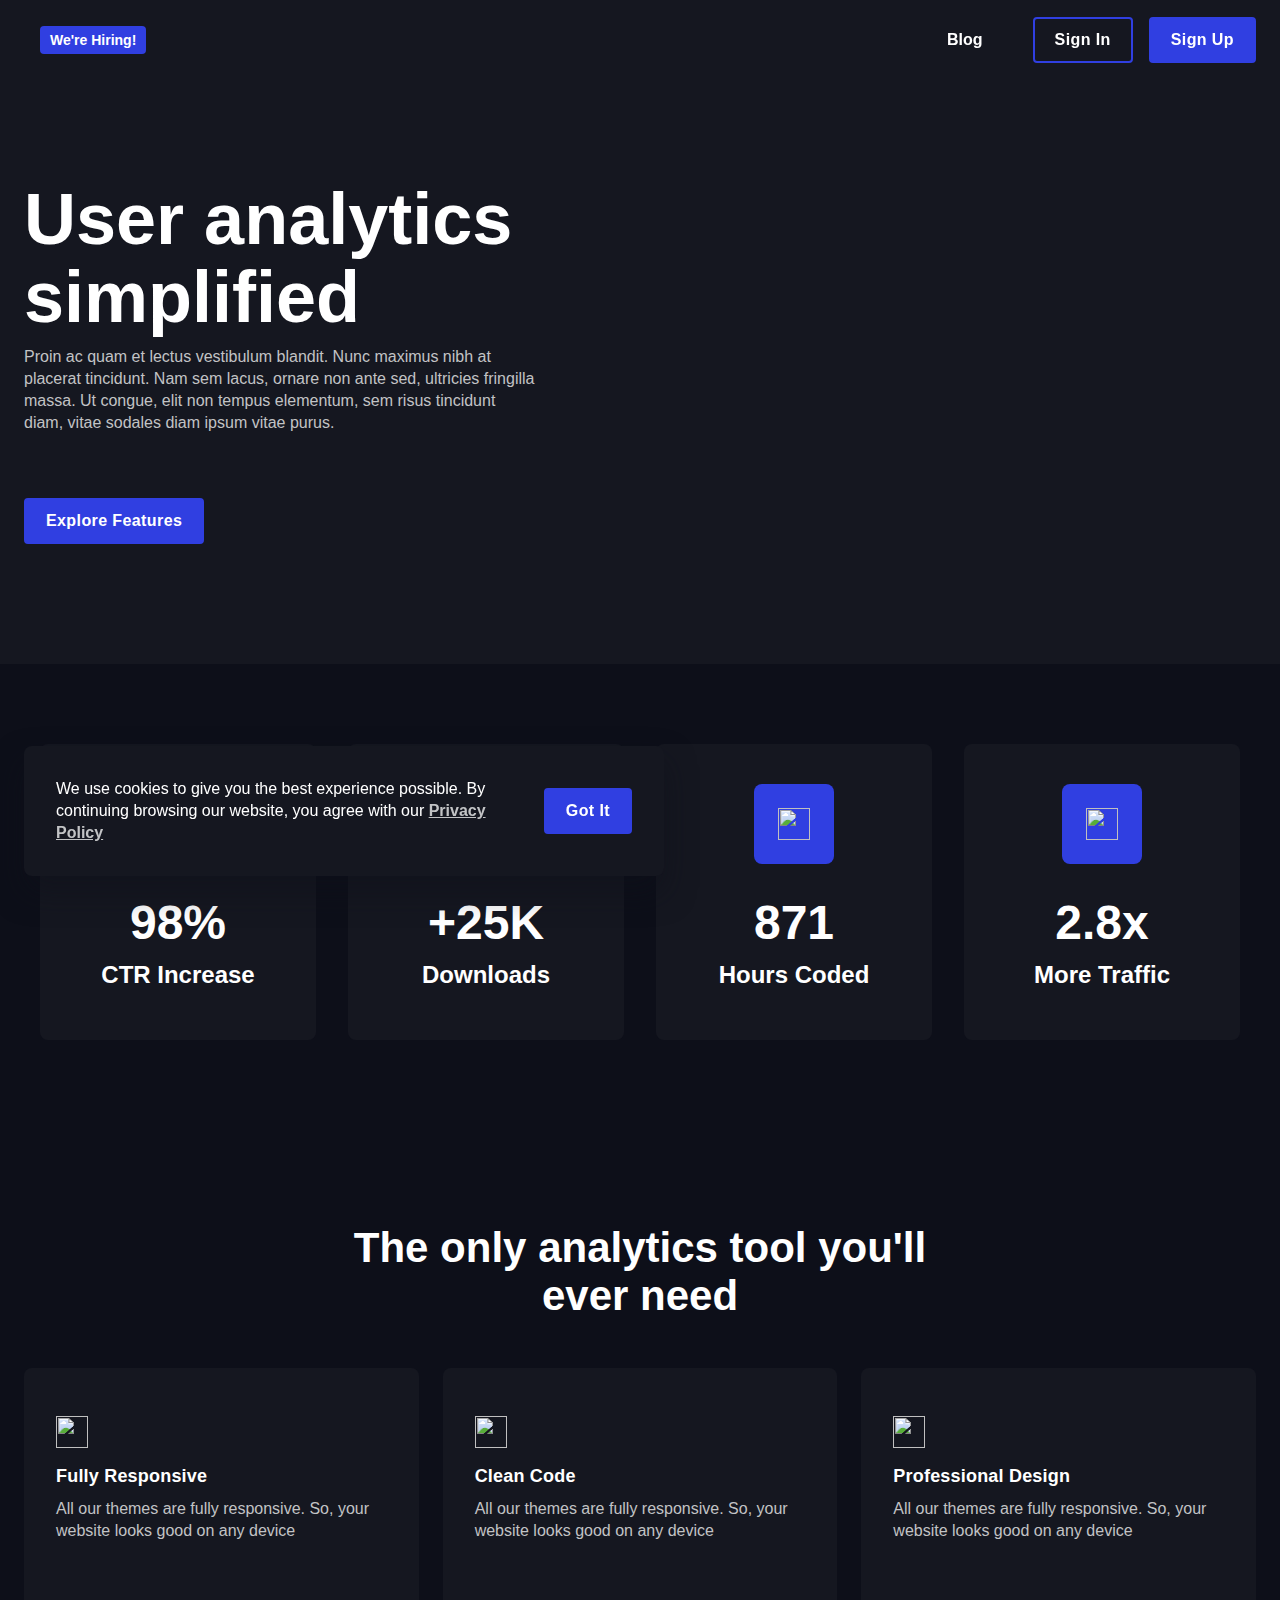
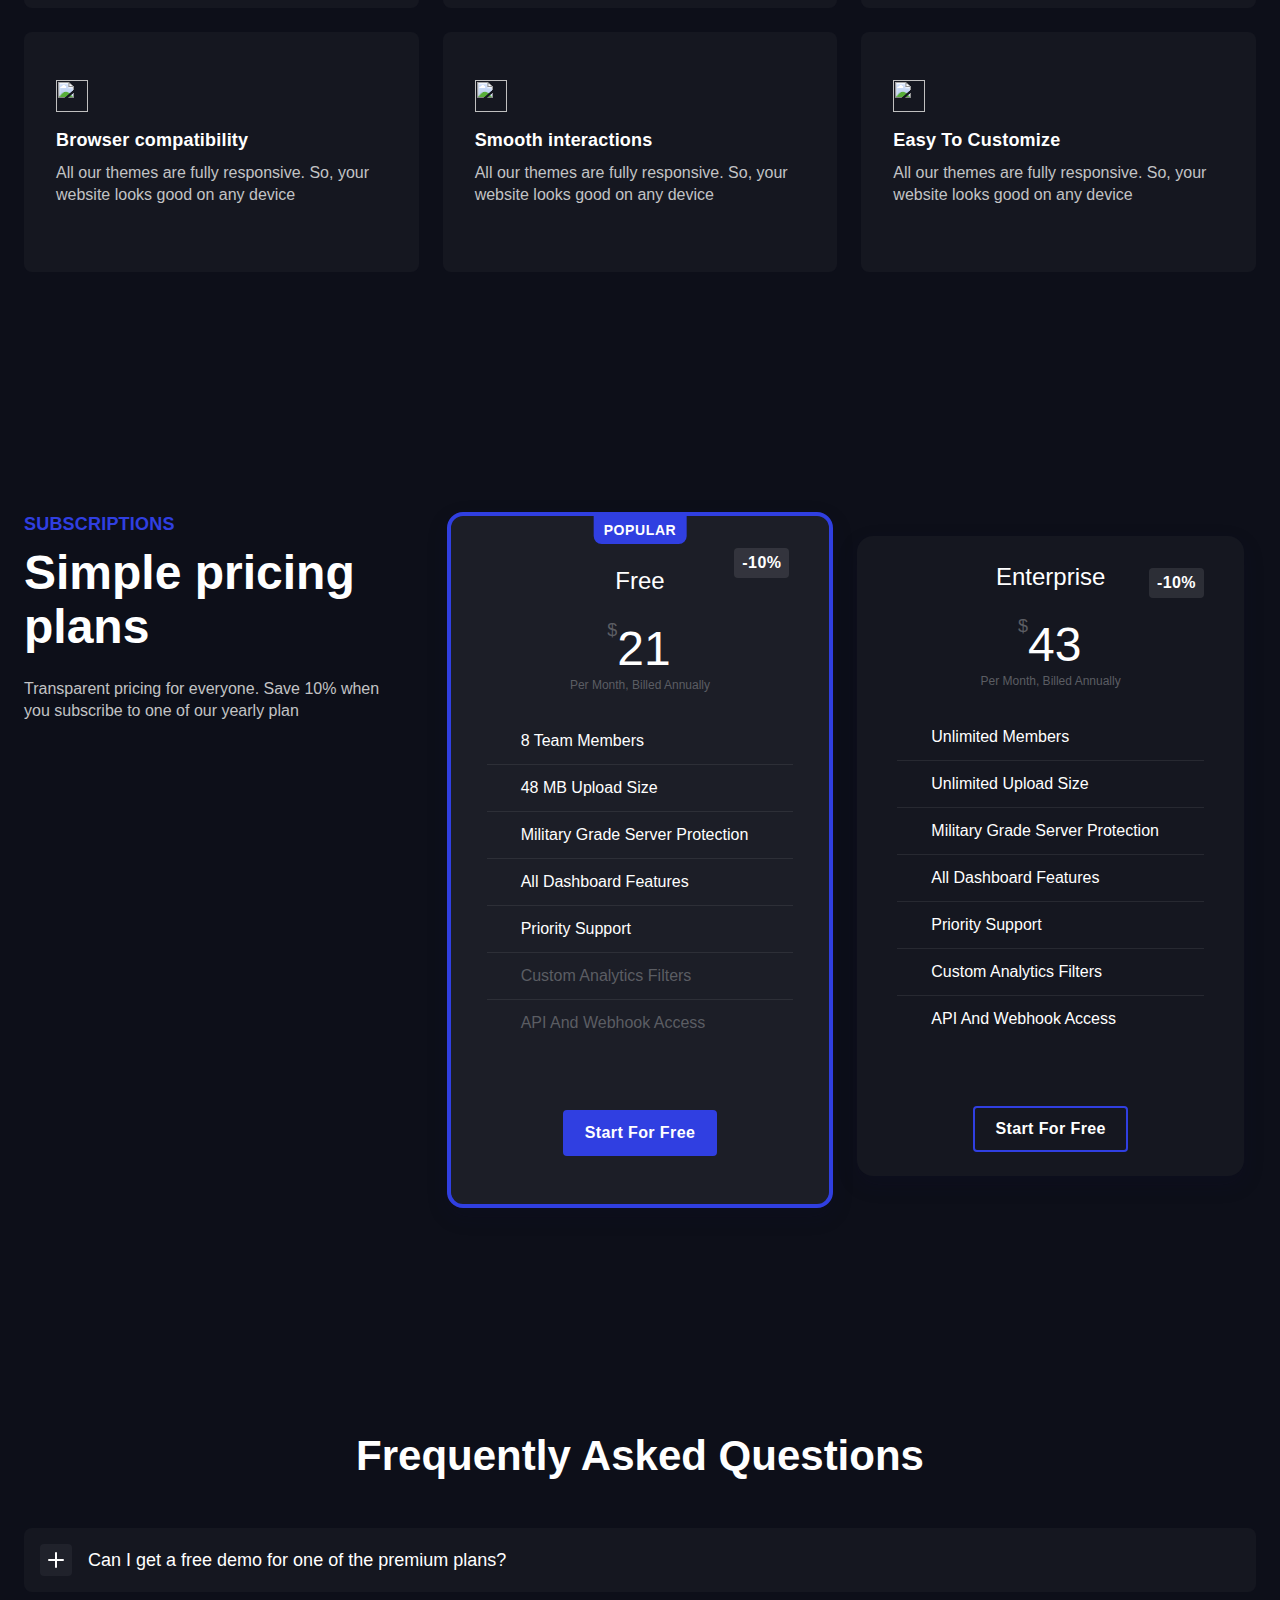
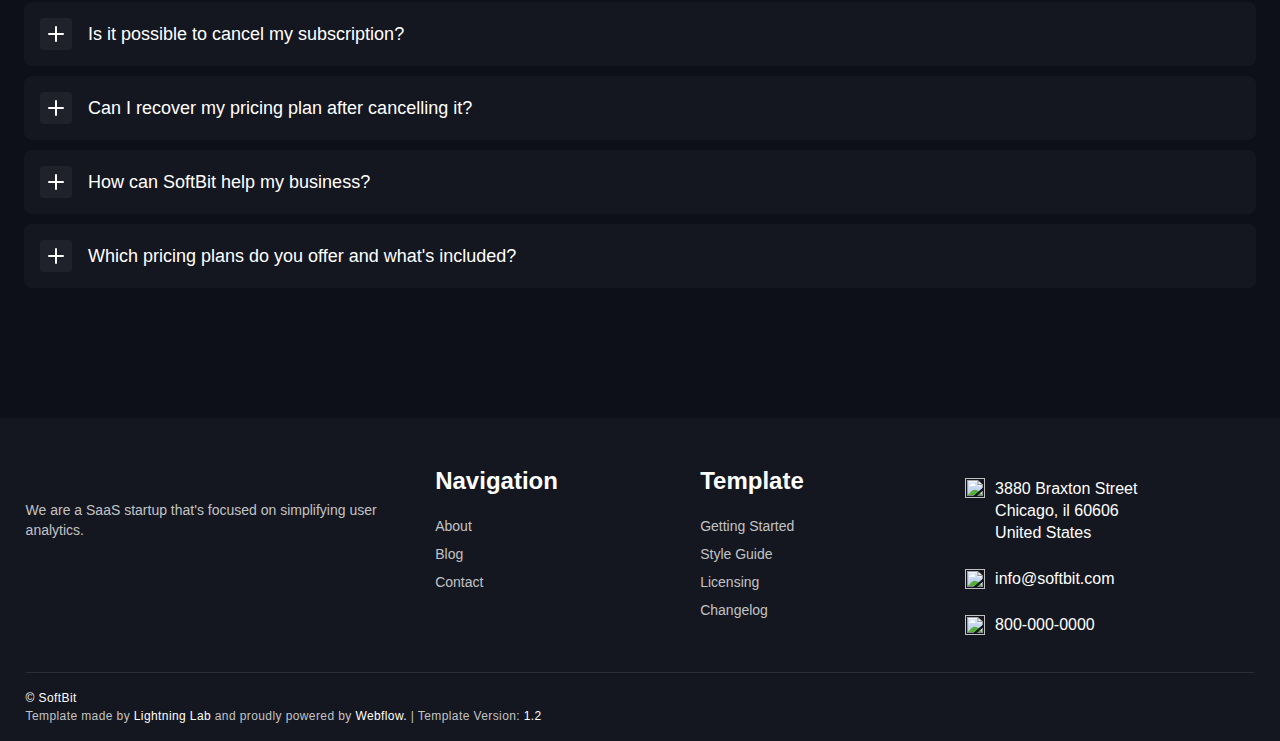
==== index.html @ bcb9f06b "Add files via upload" ====
<!DOCTYPE html>
<!-- This site was created in Webflow. http://www.webflow.com --><!-- Last Published: Sun Apr 25 2021 19:47:47 GMT+0000 (Coordinated Universal Time) -->
    <html data-wf-domain="softbit-template.webflow.io" data-wf-page="5f0ed0bfd8a52768687bf46f" data-wf-site="5f0763bf575ff70f2f96ccaa"> <head><meta charset="utf-8"/><title>SoftBit - Webflow HTML Website Template</title><meta content="Are you a SaaS Startup that offers great software, but still need a website to showcase it? Then this is the perfect UI kit for you. This template comes with everything you need to get started." name="description"/><meta content="SoftBit - Webflow HTML Website Template" property="og:title"/><meta content="Are you a SaaS Startup that offers great software, but still need a website to showcase it? Then this is the perfect UI kit for you. This template comes with everything you need to get started." property="og:description"/><meta content="SoftBit - Webflow HTML Website Template" property="twitter:title"/><meta content="Are you a SaaS Startup that offers great software, but still need a website to showcase it? Then this is the perfect UI kit for you. This template comes with everything you need to get started." property="twitter:description"/><meta property="og:type" content="website"/><meta content="summary_large_image" name="twitter:card"/><meta content="width=device-width, initial-scale=1" name="viewport"/><meta content="Webflow" name="generator"/><link href="css.css" rel="stylesheet" type="text/css"/><script src="https://ajax.googleapis.com/ajax/libs/webfont/1.6.26/webfont.js" type="text/javascript"></script>
        <script type="text/javascript">
            WebFont.load({
                google: {
                    families: ["Inter:regular,500,600,700"]
                }
            });
        </script><!--[if lt IE 9]><script src="https://cdnjs.cloudflare.com/ajax/libs/html5shiv/3.7.3/html5shiv.min.js" type="text/javascript"></script><![endif]--><script type="text/javascript">
            !function (o, c) {
                var n = c.documentElement,
                    t = " w-mod-";
                n.className += t + "js",
                ("ontouchstart" in o || o.DocumentTouch && c instanceof DocumentTouch) && (n.className += t + "touch")
            }(window, document);
        </script><link href="https://assets.website-files.com/5f0763bf575ff70f2f96ccaa/5f0f8ffcb70ac1103c568cfe_favicon-32x32.png" rel="shortcut icon" type="image/x-icon"/><link href="https://assets.website-files.com/5f0763bf575ff70f2f96ccaa/5f0f900337344f59f8812b1b_android-chrome-256x256.png" rel="apple-touch-icon"/></head>
    <body>
        <div data-collapse="medium" data-animation="over-right" data-duration="600" role="banner" class="transparent-nav w-nav">
            <div class="container nav-flex">
                <div class="brand-wrapper">
                    <a href="/" class="brand w-nav-brand"><img src="https://assets.website-files.com/5f0763bf575ff70f2f96ccaa/5f078598f0a4fd865d7c9833_SoftBit%20-%20Light%20v2.svg" alt="" class="logo"/></a>
                    <a href="#" class="hiring-label">We&#x27;re Hiring!</a>
                </div>
                <nav role="navigation" class="nav-menu w-nav-menu">
                    <div class="nav-menu-content">
                        <div class="nav-links-wrapper">
                            <div href="#" class="nav-link-wrap dropdown">
                            </div>
                            <div href="#" class="nav-link-wrap dropdown">
                                <div class="dropdown-flex">
                                    <div>Blog</div><img src="https://assets.website-files.com/5f0763bf575ff70f2f96ccaa/5f0ea8fc9508d381ec41a2e0_chevron-down-white.svg" alt="" class="dropdown-icon"/></div>
                                <div class="custom-dropdown-list">
                                    <a href="/blog-list" class="dropdown-link w-inline-block">
                                        <div>Blog Listings</div>
                                    </a>
                                    <a href="https://softbit-template.webflow.io/blog-post-categories/startups" class="dropdown-link w-inline-block">
                                        <div>blog Category Page</div>
                                    </a>
                                    <a href="https://softbit-template.webflow.io/post/this-is-how-you-write-the-perfect-elevator-pitch-for-your-startup" class="dropdown-link w-inline-block">
                                        <div>Blog Page</div>
                                    </a>
                                    <a href="https://softbit-template.webflow.io/team/denise-chavez" class="dropdown-link w-inline-block">
                                        <div>Blog Authors | Team Members</div>
                                    </a>
                                </div>
                            </div>
                        </div>
                        <div class="nav-btn-wrapper">
                            <a href="#" class="close-overlay-button w-inline-block"><img src="https://assets.website-files.com/5f0763bf575ff70f2f96ccaa/5f077a6ea949dfb6a02f5bf6_arrow-right-white.svg" alt="" class="close-menu-icon"/></a>
                            <a href="/additional-utility-pages/sign-in" class="outlined-btn no-margin-top w-inline-block">
                                <div>Sign In</div>
                            </a>
                            <a href="/additional-utility-pages/sign-up" class="filled-btn no-margin-top no-margin-right w-inline-block">
                                <div>Sign up</div>
                            </a>
                        </div>
                    </div>
                </nav>
                <div class="menu-button w-nav-button"><img src="https://assets.website-files.com/5f0763bf575ff70f2f96ccaa/5f078f8bddc8200bcacb1196_Menu%20Icon.svg" alt="" class="burger-icon"/></div>
            </div>
        </div>
        <section data-w-id="45a455fe-87bc-b002-83ba-6de30092f249" class="hero-section grey relative wf-section">
            <div class="crooked-section"><img src="https://assets.website-files.com/5f0763bf575ff70f2f96ccaa/5f10c975fde46d82a2382f78_Crooked%20Section.png" sizes="100vw" srcset="https://assets.website-files.com/5f0763bf575ff70f2f96ccaa/5f10c975fde46d82a2382f78_Crooked%20Section-p-500.png 500w, https://assets.website-files.com/5f0763bf575ff70f2f96ccaa/5f10c975fde46d82a2382f78_Crooked%20Section-p-800.png 800w, https://assets.website-files.com/5f0763bf575ff70f2f96ccaa/5f10c975fde46d82a2382f78_Crooked%20Section-p-1080.png 1080w, https://assets.website-files.com/5f0763bf575ff70f2f96ccaa/5f10c975fde46d82a2382f78_Crooked%20Section.png 1920w" alt="" class="crooked-section-img"/></div>
            <div class="container hero-flex-horizontal">
                <div data-w-id="45a455fe-87bc-b002-83ba-6de30092f24b" class="hero-left">
                    <h1 class="hero-title">User analytics simplified</h1>
                    <p>Proin ac quam et lectus vestibulum blandit. Nunc maximus nibh at placerat tincidunt. Nam sem lacus, ornare non ante sed, ultricies fringilla massa. Ut congue, elit non tempus elementum, sem risus tincidunt diam, vitae sodales diam ipsum vitae purus.</p>
                    <div class="hero-btn-container">
                        <a href="#Features" class="filled-btn no-margin-top w-inline-block">
                            <div>Explore Features</div>
                        </a>
                        <!-- <a href="#" class="text-btn no-margin-top w-inline-block w-lightbox"><img src="https://assets.website-files.com/5f0763bf575ff70f2f96ccaa/5f0878c5cdda7be0958d764c_Video%20Icon.svg" alt="" class="text-btn-icon"/><div>See How it works</div>
                            <script type="application/json" class="w-json">{
                                    "items": [
                                      {
                                        "type": "video",
                                        "originalUrl": "https://www.youtube.com/watch?v=6cc6M36Mzfg",
                                        "url": "https://www.youtube.com/watch?v=6cc6M36Mzfg",
                                        "html": "<iframe class="\"embedly-embed\"" src="\"//cdn.embedly.com/widgets/media.html?src=https%3A%2F%2Fwww.youtube.com%2Fembed%2F6cc6M36Mzfg%3Ffeature%3Doembed&display_name=YouTube&url=https%3A%2F%2Fwww.youtube.com%2Fwatch%3Fv%3D6cc6M36Mzfg&image=https%3A%2F%2Fi.ytimg.com%2Fvi%2F6cc6M36Mzfg%2Fhqdefault.jpg&key=96f1f04c5f4143bcb0f2e68c87d65feb&type=text%2Fhtml&schema=youtube\"" width="\"940\"" height="\"528\"" scrolling="\"no\"" title="\"YouTube embed\"" frameborder="\"0\"" allow="\"autoplay; fullscreen\"" allowfullscreen="\"true\""></iframe>",
                                        "thumbnailUrl": "https://i.ytimg.com/vi/6cc6M36Mzfg/hqdefault.jpg",
                                        "width": 940,
                                        "height": 528
                                      }
                                    ]
                                  }</script>
                        </a> -->
                    </div>
                </div>
                <div data-w-id="45a455fe-87bc-b002-83ba-6de30092f258" class="hero-right"><img src="https://assets.website-files.com/5f0763bf575ff70f2f96ccaa/5f0f2e27c34db019423ac970_Features%20Hero%203.png" sizes="(max-width: 479px) 90vw, (max-width: 767px) 94vw, (max-width: 991px) 95vw, (max-width: 1279px) 48vw, 616px" srcset="https://assets.website-files.com/5f0763bf575ff70f2f96ccaa/5f0f2e27c34db019423ac970_Features%20Hero%203-p-500.png 500w, https://assets.website-files.com/5f0763bf575ff70f2f96ccaa/5f0f2e27c34db019423ac970_Features%20Hero%203-p-800.png 800w, https://assets.website-files.com/5f0763bf575ff70f2f96ccaa/5f0f2e27c34db019423ac970_Features%20Hero%203-p-1080.png 1080w, https://assets.website-files.com/5f0763bf575ff70f2f96ccaa/5f0f2e27c34db019423ac970_Features%20Hero%203-p-1600.png 1600w, https://assets.website-files.com/5f0763bf575ff70f2f96ccaa/5f0f2e27c34db019423ac970_Features%20Hero%203-p-2000.png 2000w, https://assets.website-files.com/5f0763bf575ff70f2f96ccaa/5f0f2e27c34db019423ac970_Features%20Hero%203-p-2600.png 2600w, https://assets.website-files.com/5f0763bf575ff70f2f96ccaa/5f0f2e27c34db019423ac970_Features%20Hero%203.png 2811w" alt=""/></div>
            </div>
        </section>
        <section class="section medium wf-section">
            <div class="container">
                <div class="metrics">
                    <div class="metric-row horizontal">
                        <div class="metric-block">
                            <div class="metric-icon-block"><img src="https://assets.website-files.com/5f0763bf575ff70f2f96ccaa/5f08b4ae8bf3794fc0b5fc08_cursor-white.svg" alt="" class="metric-icon offset"/></div>
                            <div class="metrics-title">98%</div>
                            <div class="metrics-text">CTR Increase</div>
                        </div>
                        <div class="metric-block">
                            <div class="metric-icon-block"><img src="https://assets.website-files.com/5f0763bf575ff70f2f96ccaa/5f08b4ae71f6b13325321a17_download-white.svg" alt="" class="metric-icon"/></div>
                            <div class="metrics-title">+25K</div>
                            <div class="metrics-text">Downloads</div>
                        </div>
                    </div>
                    <div class="metric-row horizontal">
                        <div class="metric-block">
                            <div class="metric-icon-block"><img src="https://assets.website-files.com/5f0763bf575ff70f2f96ccaa/5f08b4ae7eb4af3e47de3cca_code-alt-white.svg" alt="" class="metric-icon"/></div>
                            <div class="metrics-title">871</div>
                            <div class="metrics-text">Hours Coded</div>
                        </div>
                        <div class="metric-block">
                            <div class="metric-icon-block"><img src="https://assets.website-files.com/5f0763bf575ff70f2f96ccaa/5f08b4ae451af71f65b71904_swap-horizontal-white.svg" alt="" class="metric-icon"/></div>
                            <div class="metrics-title">2.8x</div>
                            <div class="metrics-text">More Traffic</div>
                        </div>
                    </div>
                </div>
            </div>
        </section>
        <section id="Features" class="section with-header wf-section">
            <div class="container">
                <h2 class="section-title center">The only analytics tool you&#x27;ll ever need</h2>
                <div class="features-grid">
                    <div class="feature-block"><img src="https://assets.website-files.com/5f0763bf575ff70f2f96ccaa/5f0883f9a73abc10d8416912_smartphone.svg" alt="" class="feature-icon"/><div class="feature-title">Fully Responsive</div>
                        <p>All our themes are fully responsive. So, your website looks good on any device</p>
                    </div>
                    <div class="feature-block"><img src="https://assets.website-files.com/5f0763bf575ff70f2f96ccaa/5f0884ca0b9da2420aaa2ed4_code-alt.svg" alt="" class="feature-icon"/><div class="feature-title">Clean Code</div>
                        <p>All our themes are fully responsive. So, your website looks good on any device</p>
                    </div>
                    <div class="feature-block"><img src="https://assets.website-files.com/5f0763bf575ff70f2f96ccaa/5f0884ca061c7696c9a45a9e_diamond.svg" alt="" class="feature-icon"/><div class="feature-title">Professional Design</div>
                        <p>All our themes are fully responsive. So, your website looks good on any device</p>
                    </div>
                    <div class="feature-block"><img src="https://assets.website-files.com/5f0763bf575ff70f2f96ccaa/5f0884c9929a1975f8a80c37_window.svg" alt="" class="feature-icon"/><div class="feature-title">Browser compatibility</div>
                        <p>All our themes are fully responsive. So, your website looks good on any device</p>
                    </div>
                    <div class="feature-block"><img src="https://assets.website-files.com/5f0763bf575ff70f2f96ccaa/5f0884c92f28246aa09a1eeb_bolt.svg" alt="" class="feature-icon"/><div class="feature-title">Smooth interactions</div>
                        <p class="feature-text">All our themes are fully responsive. So, your website looks good on any device</p>
                    </div>
                    <div class="feature-block"><img src="https://assets.website-files.com/5f0763bf575ff70f2f96ccaa/5f08859e923ffe5d04119a56_controls.svg" alt="" class="feature-icon"/><div class="feature-title">Easy To Customize</div>
                        <p>All our themes are fully responsive. So, your website looks good on any device</p>
                    </div>
                </div>
            </div>
        </section>
        <section class="section">
            <div class="container">
                <div class="pricing-v2-flex">
                    <div class="one-third-div">
                        <div class="subheading">Subscriptions</div>
                        <h2 class="section-title in-one-third-div">Simple pricing plans</h2>
                        <p>Transparent pricing for everyone. Save 10% when you subscribe to one of our yearly plan</p>
                    </div>
                    <div class="pricing-wrapper-v2">
                        <div class="pricing-columns annually w-row">
                            <div class="pricing-card-wrapper w-col w-col-6">
                                <div class="pricing-card middle">
                                    <div class="pricing-label">Popular</div>
                                    <div class="pricing-card-header">
                                        <div class="pricing-title">Free</div>
                                        <div class="pricing-card-price-block">
                                            <div class="pricing-currency">$</div>
                                            <div class="pricing-price">21</div>
                                        </div>
                                        <div class="pricing-small-text">Per month, billed annually</div>
                                        <div class="pricing-discount-label in-popular">-10%</div>
                                    </div>
                                    <div class="pricing-card-content middle">
                                        <div class="pricing-card-row">
                                            <div class="pricing-icon"></div>
                                            <div class="pricing-row-text">8 Team members</div>
                                        </div>
                                        <div class="pricing-card-row">
                                            <div class="pricing-icon"></div>
                                            <div class="pricing-row-text">48 MB Upload size</div>
                                        </div>
                                        <div class="pricing-card-row">
                                            <div class="pricing-icon"></div>
                                            <div class="pricing-row-text">Military grade server protection<br/></div>
                                        </div>
                                        <div class="pricing-card-row">
                                            <div class="pricing-icon"></div>
                                            <div class="pricing-row-text">All dashboard features</div>
                                        </div>
                                        <div class="pricing-card-row">
                                            <div class="pricing-icon"></div>
                                            <div class="pricing-row-text">Priority support</div>
                                        </div>
                                        <div class="pricing-card-row">
                                            <div class="pricing-icon not-included"></div>
                                            <div class="pricing-row-text muted">Custom analytics filters</div>
                                        </div>
                                        <div class="pricing-card-row last">
                                            <div class="pricing-icon not-included"></div>
                                            <div class="pricing-row-text muted">API and webhook access<br/></div>
                                        </div>
                                        <div class="pricing-card-btn-container">
                                            <a href="#" class="filled-btn no-margin-top no-margin-right w-button">start for free</a>
                                        </div>
                                    </div>
                                </div>
                            </div>
                            <div class="pricing-card-wrapper w-col w-col-6">
                                <div class="pricing-card">
                                    <div class="pricing-card-header">
                                        <div class="pricing-title">Enterprise</div>
                                        <div class="pricing-card-price-block">
                                            <div class="pricing-currency">$</div>
                                            <div class="pricing-price">43</div>
                                        </div>
                                        <div class="pricing-small-text">Per month, billed annually</div>
                                        <div class="pricing-discount-label">-10%</div>
                                    </div>
                                    <div class="pricing-card-content">
                                        <div class="pricing-card-row">
                                            <div class="pricing-icon"></div>
                                            <div class="pricing-row-text">Unlimited members</div>
                                        </div>
                                        <div class="pricing-card-row">
                                            <div class="pricing-icon"></div>
                                            <div class="pricing-row-text">Unlimited Upload size</div>
                                        </div>
                                        <div class="pricing-card-row">
                                            <div class="pricing-icon"></div>
                                            <div class="pricing-row-text">Military grade server protection<br/></div>
                                        </div>
                                        <div class="pricing-card-row">
                                            <div class="pricing-icon"></div>
                                            <div class="pricing-row-text">All dashboard features</div>
                                        </div>
                                        <div class="pricing-card-row">
                                            <div class="pricing-icon"></div>
                                            <div class="pricing-row-text">Priority support</div>
                                        </div>
                                        <div class="pricing-card-row">
                                            <div class="pricing-icon"></div>
                                            <div class="pricing-row-text">Custom analytics filters</div>
                                        </div>
                                        <div class="pricing-card-row last">
                                            <div class="pricing-icon"></div>
                                            <div class="pricing-row-text">API and webhook access<br/></div>
                                        </div>
                                        <div class="pricing-card-btn-container">
                                            <a href="#" class="outlined-btn no-margin-top no-margin-right w-button">start for free</a>
                                        </div>
                                    </div>
                                </div>
                            </div>
                        </div>
                    </div>
                </div>
            </div>
        </section>
        <section class="section with-header wf-section">
            <div class="container">
                <div class="faq-full-width-wrapper">
                    <h2 class="section-title center">Frequently Asked Questions</h2>
                    <div class="faq-wrapper full-width">
                        <div data-hover="false" data-delay="300" class="faq-dropdown w-dropdown">
                            <div class="faq-dropdown-toggle full-width w-dropdown-toggle">
                                <div class="faq-icon-block">
                                    <div class="faq-icon-line"></div>
                                    <div class="faq-icon-line rotate"></div>
                                </div>
                                <div class="faq-title large">Can I get a free demo for one of the premium plans?</div>
                            </div>
                            <nav class="faq-dropdown-list w-dropdown-list">
                                <p class="faq-paragraph">Lorem ipsum dolor sit amet, consectetur adipiscing elit. Suspendisse varius enim in eros elementum tristique. Duis cursus, mi quis viverra ornare, eros dolor interdum nulla, ut commodo diam libero vitae erat. Aenean faucibus nibh et justo cursus id rutrum lorem imperdiet. Nunc ut sem vitae risus tristique posuere.</p>
                            </nav>
                        </div>
                        <div data-hover="false" data-delay="300" class="faq-dropdown w-dropdown">
                            <div class="faq-dropdown-toggle full-width w-dropdown-toggle">
                                <div class="faq-icon-block">
                                    <div class="faq-icon-line"></div>
                                    <div class="faq-icon-line rotate"></div>
                                </div>
                                <div class="faq-title large">Is it possible to cancel my subscription?</div>
                            </div>
                            <nav class="faq-dropdown-list w-dropdown-list">
                                <p class="faq-paragraph">Lorem ipsum dolor sit amet, consectetur adipiscing elit. Suspendisse varius enim in eros elementum tristique. Duis cursus, mi quis viverra ornare, eros dolor interdum nulla, ut commodo diam libero vitae erat. Aenean faucibus nibh et justo cursus id rutrum lorem imperdiet. Nunc ut sem vitae risus tristique posuere.</p>
                            </nav>
                        </div>
                        <div data-hover="false" data-delay="300" class="faq-dropdown w-dropdown">
                            <div class="faq-dropdown-toggle full-width w-dropdown-toggle">
                                <div class="faq-icon-block">
                                    <div class="faq-icon-line"></div>
                                    <div class="faq-icon-line rotate"></div>
                                </div>
                                <div class="faq-title large">Can I recover my pricing plan after cancelling it?</div>
                            </div>
                            <nav class="faq-dropdown-list w-dropdown-list">
                                <p class="faq-paragraph">Lorem ipsum dolor sit amet, consectetur adipiscing elit. Suspendisse varius enim in eros elementum tristique. Duis cursus, mi quis viverra ornare, eros dolor interdum nulla, ut commodo diam libero vitae erat. Aenean faucibus nibh et justo cursus id rutrum lorem imperdiet. Nunc ut sem vitae risus tristique posuere.</p>
                            </nav>
                        </div>
                        <div data-hover="false" data-delay="300" class="faq-dropdown w-dropdown">
                            <div class="faq-dropdown-toggle full-width w-dropdown-toggle">
                                <div class="faq-icon-block">
                                    <div class="faq-icon-line"></div>
                                    <div class="faq-icon-line rotate"></div>
                                </div>
                                <div class="faq-title large">How can SoftBit help my business?</div>
                            </div>
                            <nav class="faq-dropdown-list w-dropdown-list">
                                <p class="faq-paragraph">Lorem ipsum dolor sit amet, consectetur adipiscing elit. Suspendisse varius enim in eros elementum tristique. Duis cursus, mi quis viverra ornare, eros dolor interdum nulla, ut commodo diam libero vitae erat. Aenean faucibus nibh et justo cursus id rutrum lorem imperdiet. Nunc ut sem vitae risus tristique posuere.</p>
                            </nav>
                        </div>
                        <div data-hover="false" data-delay="300" class="faq-dropdown w-dropdown">
                            <div class="faq-dropdown-toggle full-width w-dropdown-toggle">
                                <div class="faq-icon-block">
                                    <div class="faq-icon-line"></div>
                                    <div class="faq-icon-line rotate"></div>
                                </div>
                                <div class="faq-title large">Which pricing plans do you offer and what&#x27;s included?</div>
                            </div>
                            <nav class="faq-dropdown-list w-dropdown-list">
                                <p class="faq-paragraph">Lorem ipsum dolor sit amet, consectetur adipiscing elit. Suspendisse varius enim in eros elementum tristique. Duis cursus, mi quis viverra ornare, eros dolor interdum nulla, ut commodo diam libero vitae erat. Aenean faucibus nibh et justo cursus id rutrum lorem imperdiet. Nunc ut sem vitae risus tristique posuere.</p>
                            </nav>
                        </div>
                    </div>
                </div>
            </div>
        </section>
        <div class="cookie-bar">
            <div class="cookie-text">We use cookies to give you the best experience possible. By continuing browsing our website, you agree with our
                <a href="/legal" target="_blank" class="cookie-link">Privacy Policy</a>
            </div>
            <a href="#" class="filled-btn no-margin-top no-margin-right close-cookie-bar w-button">Got it</a>
        </div>
        
        <div class="footer">
            <div class="footer-flex">
                <div class="footer-top-block">
                    <div class="footer-grid">
                        <div class="footer-grid-block">
                            <a href="/" class="brand margin-bottom w-inline-block"><img src="https://assets.website-files.com/5f0763bf575ff70f2f96ccaa/5f078598f0a4fd865d7c9833_SoftBit%20-%20Light%20v2.svg" alt="" class="logo in-footer"/></a>
                            <p class="footer-text">We are a SaaS startup that&#x27;s focused on simplifying user analytics.</p>
                        </div>
                        <div class="footer-grid-block">
                            <div class="footer-title">Navigation</div>
                            <a href="/about" class="footer-link">About</a>
                            <a href="/blog-list" class="footer-link">Blog</a>
                            <a href="/contact" class="footer-link">Contact</a>
                        </div>
                        <div class="footer-grid-block">
                            <div class="footer-title">Template</div>
                            <a href="/template-files/getting-started" class="footer-link">Getting Started</a>
                            <a href="/template-files/style-guide" class="footer-link">Style Guide</a>
                            <a href="/template-files/licensing" class="footer-link">Licensing</a>
                            <a href="/template-files/changelog" class="footer-link">Changelog</a>
                        </div>
                        <div class="footer-grid-block">
                            <div class="footer-address-block aling-top"><img src="https://assets.website-files.com/5f0763bf575ff70f2f96ccaa/5f0dc6844ceca0bfc12d44e0_explore-white.svg" alt="" class="footer-address-icon"/><div class="footer-address-text">3880 Braxton Street<br/>Chicago, il 60606<br/>United States</div>
                            </div>
                            <div class="footer-address-block"><img src="https://assets.website-files.com/5f0763bf575ff70f2f96ccaa/5f0efaf7bfc9742306eff8c5_envelope-white.svg" alt="" class="footer-address-icon"/><a href="mailto:company@domian.com" class="footer-address-text">info@softbit.com</a>
                            </div>
                            <div class="footer-address-block"><img src="https://assets.website-files.com/5f0763bf575ff70f2f96ccaa/5f0efaf7a1c9062047ecbfd8_phone-white.svg" alt="" class="footer-address-icon"/><a href="#" class="footer-address-text">800-000-0000</a>
                            </div>
                        </div>
                    </div>
                </div>
                <div class="footer-bottom-block">
                    <div class="copyright-block">
                        <div class="copyright-text white">© SoftBit</div>
                        <div class="copyright-text">Template made by
                            <a href="https://lightninglab.design" target="_blank" class="copyright-link">Lightning Lab</a>
                            and proudly powered by
                            <a href="https://webflow.com" target="_blank" class="copyright-link">Webflow.</a>
                            | Template Version:
                            <a href="/template-files/changelog" class="copyright-link">1.2</a>
                        </div>
                    </div>
                </div>
            </div>
        </div>
        <script src="https://d3e54v103j8qbb.cloudfront.net/js/jquery-3.5.1.min.dc5e7f18c8.js?site=5f0763bf575ff70f2f96ccaa" type="text/javascript" integrity="sha256-9/aliU8dGd2tb6OSsuzixeV4y/faTqgFtohetphbbj0=" crossorigin="anonymous"></script>
        <script src="https://assets.website-files.com/5f0763bf575ff70f2f96ccaa/js/webflow.00d1da741.js" type="text/javascript"></script><!--[if lte IE 9]><script src="//cdnjs.cloudflare.com/ajax/libs/placeholders/3.0.2/placeholders.min.js"></script><![endif]--></body>
</html>
---- css.css ----
/* Generated on: Sun Apr 25 2021 19:47:42 GMT+0000 (Coordinated Universal Time) */
/* ==========================================================================
   normalize.css v3.0.3 | MIT License | github.com/necolas/normalize.css 
   ========================================================================== */
/*! normalize.css v3.0.3 | MIT License | github.com/necolas/normalize.css */html{font-family:sans-serif;-ms-text-size-adjust:100%;-webkit-text-size-adjust:100%}body{margin:0}article,aside,details,figcaption,figure,footer,header,hgroup,main,menu,nav,section,summary{display:block}audio,canvas,progress,video{display:inline-block;vertical-align:baseline}audio:not([controls]){display:none;height:0}[hidden],template{display:none}a{background-color:transparent}a:active,a:hover{outline:0}abbr[title]{border-bottom:1px dotted}b,strong{font-weight:bold}dfn{font-style:italic}h1{font-size:2em;margin:.67em 0}mark{background:#ff0;color:#000}small{font-size:80%}sub,sup{font-size:75%;line-height:0;position:relative;vertical-align:baseline}sup{top:-0.5em}sub{bottom:-0.25em}img{border:0}svg:not(:root){overflow:hidden}figure{margin:1em 40px}hr{box-sizing:content-box;height:0}pre{overflow:auto}code,kbd,pre,samp{font-family:monospace,monospace;font-size:1em}button,input,optgroup,select,textarea{color:inherit;font:inherit;margin:0}button{overflow:visible}button,select{text-transform:none}button,html input[type="button"],input[type="reset"]{-webkit-appearance:button;cursor:pointer}button[disabled],html input[disabled]{cursor:default}button::-moz-focus-inner,input::-moz-focus-inner{border:0;padding:0}input{line-height:normal}input[type="checkbox"],input[type="radio"]{box-sizing:border-box;padding:0}input[type="number"]::-webkit-inner-spin-button,input[type="number"]::-webkit-outer-spin-button{height:auto}input[type="search"]{-webkit-appearance:none}input[type="search"]::-webkit-search-cancel-button,input[type="search"]::-webkit-search-decoration{-webkit-appearance:none}fieldset{border:1px solid #c0c0c0;margin:0 2px;padding:.35em .625em .75em}legend{border:0;padding:0}textarea{overflow:auto}optgroup{font-weight:bold}table{border-collapse:collapse;border-spacing:0}td,th{padding:0}

/* ==========================================================================
   Start of base Webflow CSS - If you're looking for some ultra-clean CSS, skip the boilerplate and see the unminified code below.
   ========================================================================== */
   @font-face{font-family:'webflow-icons';src:url("[data-uri]") format('truetype');font-weight:normal;font-style:normal}[class^="w-icon-"],[class*=" w-icon-"]{font-family:'webflow-icons' !important;speak:none;font-style:normal;font-weight:normal;font-variant:normal;text-transform:none;line-height:1;-webkit-font-smoothing:antialiased;-moz-osx-font-smoothing:grayscale}.w-icon-slider-right:before{content:"\e600"}.w-icon-slider-left:before{content:"\e601"}.w-icon-nav-menu:before{content:"\e602"}.w-icon-arrow-down:before,.w-icon-dropdown-toggle:before{content:"\e603"}.w-icon-file-upload-remove:before{content:"\e900"}.w-icon-file-upload-icon:before{content:"\e903"}*{-webkit-box-sizing:border-box;-moz-box-sizing:border-box;box-sizing:border-box}html{height:100%}body{margin:0;min-height:100%;background-color:#fff;font-family:Arial,sans-serif;font-size:14px;line-height:20px;color:#333}img{max-width:100%;vertical-align:middle;display:inline-block}html.w-mod-touch *{background-attachment:scroll !important}.w-block{display:block}.w-inline-block{max-width:100%;display:inline-block}.w-clearfix:before,.w-clearfix:after{content:" ";display:table;grid-column-start:1;grid-row-start:1;grid-column-end:2;grid-row-end:2}.w-clearfix:after{clear:both}.w-hidden{display:none}.w-button{display:inline-block;padding:9px 15px;background-color:#3898EC;color:white;border:0;line-height:inherit;text-decoration:none;cursor:pointer;border-radius:0}input.w-button{-webkit-appearance:button}html[data-w-dynpage] [data-w-cloak]{color:transparent !important}.w-webflow-badge,.w-webflow-badge *{position:static;left:auto;top:auto;right:auto;bottom:auto;z-index:auto;display:block;visibility:visible;overflow:visible;overflow-x:visible;overflow-y:visible;box-sizing:border-box;width:auto;height:auto;max-height:none;max-width:none;min-height:0;min-width:0;margin:0;padding:0;float:none;clear:none;border:0 none transparent;border-radius:0;background:none;background-image:none;background-position:0 0;background-size:auto auto;background-repeat:repeat;background-origin:padding-box;background-clip:border-box;background-attachment:scroll;background-color:transparent;box-shadow:none;opacity:1;transform:none;transition:none;direction:ltr;font-family:inherit;font-weight:inherit;color:inherit;font-size:inherit;line-height:inherit;font-style:inherit;font-variant:inherit;text-align:inherit;letter-spacing:inherit;text-decoration:inherit;text-indent:0;text-transform:inherit;list-style-type:disc;text-shadow:none;font-smoothing:auto;vertical-align:baseline;cursor:inherit;white-space:inherit;word-break:normal;word-spacing:normal;word-wrap:normal}.w-webflow-badge{position:fixed !important;display:inline-block !important;visibility:visible !important;z-index:2147483647 !important;top:auto !important;right:12px !important;bottom:12px !important;left:auto !important;color:#AAADB0 !important;background-color:#fff !important;border-radius:3px !important;padding:6px 8px 6px 6px !important;font-size:12px !important;opacity:1 !important;line-height:14px !important;text-decoration:none !important;transform:none !important;margin:0 !important;width:auto !important;height:auto !important;overflow:visible !important;white-space:nowrap;box-shadow:0 0 0 1px rgba(0,0,0,0.1),0 1px 3px rgba(0,0,0,0.1);cursor:pointer}.w-webflow-badge>img{display:inline-block !important;visibility:visible !important;opacity:1 !important;vertical-align:middle !important}h1,h2,h3,h4,h5,h6{font-weight:bold;margin-bottom:10px}h1{font-size:38px;line-height:44px;margin-top:20px}h2{font-size:32px;line-height:36px;margin-top:20px}h3{font-size:24px;line-height:30px;margin-top:20px}h4{font-size:18px;line-height:24px;margin-top:10px}h5{font-size:14px;line-height:20px;margin-top:10px}h6{font-size:12px;line-height:18px;margin-top:10px}p{margin-top:0;margin-bottom:10px}blockquote{margin:0 0 10px 0;padding:10px 20px;border-left:5px solid #E2E2E2;font-size:18px;line-height:22px}figure{margin:0;margin-bottom:10px}figcaption{margin-top:5px;text-align:center}ul,ol{margin-top:0;margin-bottom:10px;padding-left:40px}.w-list-unstyled{padding-left:0;list-style:none}.w-embed:before,.w-embed:after{content:" ";display:table;grid-column-start:1;grid-row-start:1;grid-column-end:2;grid-row-end:2}.w-embed:after{clear:both}.w-video{width:100%;position:relative;padding:0}.w-video iframe,.w-video object,.w-video embed{position:absolute;top:0;left:0;width:100%;height:100%}fieldset{padding:0;margin:0;border:0}button,html input[type="button"],input[type="reset"]{border:0;cursor:pointer;-webkit-appearance:button}.w-form{margin:0 0 15px}.w-form-done{display:none;padding:20px;text-align:center;background-color:#dddddd}.w-form-fail{display:none;margin-top:10px;padding:10px;background-color:#ffdede}label{display:block;margin-bottom:5px;font-weight:bold}.w-input,.w-select{display:block;width:100%;height:38px;padding:8px 12px;margin-bottom:10px;font-size:14px;line-height:1.42857143;color:#333333;vertical-align:middle;background-color:#ffffff;border:1px solid #cccccc}.w-input:-moz-placeholder,.w-select:-moz-placeholder{color:#999}.w-input::-moz-placeholder,.w-select::-moz-placeholder{color:#999;opacity:1}.w-input:-ms-input-placeholder,.w-select:-ms-input-placeholder{color:#999}.w-input::-webkit-input-placeholder,.w-select::-webkit-input-placeholder{color:#999}.w-input:focus,.w-select:focus{border-color:#3898EC;outline:0}.w-input[disabled],.w-select[disabled],.w-input[readonly],.w-select[readonly],fieldset[disabled] .w-input,fieldset[disabled] .w-select{cursor:not-allowed;background-color:#eeeeee}textarea.w-input,textarea.w-select{height:auto}.w-select{background-color:#f3f3f3}.w-select[multiple]{height:auto}.w-form-label{display:inline-block;cursor:pointer;font-weight:normal;margin-bottom:0}.w-radio{display:block;margin-bottom:5px;padding-left:20px}.w-radio:before,.w-radio:after{content:" ";display:table;grid-column-start:1;grid-row-start:1;grid-column-end:2;grid-row-end:2}.w-radio:after{clear:both}.w-radio-input{margin:4px 0 0;margin-top:1px \9;line-height:normal;float:left;margin-left:-20px}.w-radio-input{margin-top:3px}.w-file-upload{display:block;margin-bottom:10px}.w-file-upload-input{width:.1px;height:.1px;opacity:0;overflow:hidden;position:absolute;z-index:-100}.w-file-upload-default,.w-file-upload-uploading,.w-file-upload-success{display:inline-block;color:#333333}.w-file-upload-error{display:block;margin-top:10px}.w-file-upload-default.w-hidden,.w-file-upload-uploading.w-hidden,.w-file-upload-error.w-hidden,.w-file-upload-success.w-hidden{display:none}.w-file-upload-uploading-btn{display:flex;font-size:14px;font-weight:normal;cursor:pointer;margin:0;padding:8px 12px;border:1px solid #cccccc;background-color:#fafafa}.w-file-upload-file{display:flex;flex-grow:1;justify-content:space-between;margin:0;padding:8px 9px 8px 11px;border:1px solid #cccccc;background-color:#fafafa}.w-file-upload-file-name{font-size:14px;font-weight:normal;display:block}.w-file-remove-link{margin-top:3px;margin-left:10px;width:auto;height:auto;padding:3px;display:block;cursor:pointer}.w-icon-file-upload-remove{margin:auto;font-size:10px}.w-file-upload-error-msg{display:inline-block;color:#ea384c;padding:2px 0}.w-file-upload-info{display:inline-block;line-height:38px;padding:0 12px}.w-file-upload-label{display:inline-block;font-size:14px;font-weight:normal;cursor:pointer;margin:0;padding:8px 12px;border:1px solid #cccccc;background-color:#fafafa}.w-icon-file-upload-icon,.w-icon-file-upload-uploading{display:inline-block;margin-right:8px;width:20px}.w-icon-file-upload-uploading{height:20px}.w-container{margin-left:auto;margin-right:auto;max-width:940px}.w-container:before,.w-container:after{content:" ";display:table;grid-column-start:1;grid-row-start:1;grid-column-end:2;grid-row-end:2}.w-container:after{clear:both}.w-container .w-row{margin-left:-10px;margin-right:-10px}.w-row:before,.w-row:after{content:" ";display:table;grid-column-start:1;grid-row-start:1;grid-column-end:2;grid-row-end:2}.w-row:after{clear:both}.w-row .w-row{margin-left:0;margin-right:0}.w-col{position:relative;float:left;width:100%;min-height:1px;padding-left:10px;padding-right:10px}.w-col .w-col{padding-left:0;padding-right:0}.w-col-1{width:8.33333333%}.w-col-2{width:16.66666667%}.w-col-3{width:25%}.w-col-4{width:33.33333333%}.w-col-5{width:41.66666667%}.w-col-6{width:50%}.w-col-7{width:58.33333333%}.w-col-8{width:66.66666667%}.w-col-9{width:75%}.w-col-10{width:83.33333333%}.w-col-11{width:91.66666667%}.w-col-12{width:100%}.w-hidden-main{display:none !important}@media screen and (max-width:991px){.w-container{max-width:728px}.w-hidden-main{display:inherit !important}.w-hidden-medium{display:none !important}.w-col-medium-1{width:8.33333333%}.w-col-medium-2{width:16.66666667%}.w-col-medium-3{width:25%}.w-col-medium-4{width:33.33333333%}.w-col-medium-5{width:41.66666667%}.w-col-medium-6{width:50%}.w-col-medium-7{width:58.33333333%}.w-col-medium-8{width:66.66666667%}.w-col-medium-9{width:75%}.w-col-medium-10{width:83.33333333%}.w-col-medium-11{width:91.66666667%}.w-col-medium-12{width:100%}.w-col-stack{width:100%;left:auto;right:auto}}@media screen and (max-width:767px){.w-hidden-main{display:inherit !important}.w-hidden-medium{display:inherit !important}.w-hidden-small{display:none !important}.w-row,.w-container .w-row{margin-left:0;margin-right:0}.w-col{width:100%;left:auto;right:auto}.w-col-small-1{width:8.33333333%}.w-col-small-2{width:16.66666667%}.w-col-small-3{width:25%}.w-col-small-4{width:33.33333333%}.w-col-small-5{width:41.66666667%}.w-col-small-6{width:50%}.w-col-small-7{width:58.33333333%}.w-col-small-8{width:66.66666667%}.w-col-small-9{width:75%}.w-col-small-10{width:83.33333333%}.w-col-small-11{width:91.66666667%}.w-col-small-12{width:100%}}@media screen and (max-width:479px){.w-container{max-width:none}.w-hidden-main{display:inherit !important}.w-hidden-medium{display:inherit !important}.w-hidden-small{display:inherit !important}.w-hidden-tiny{display:none !important}.w-col{width:100%}.w-col-tiny-1{width:8.33333333%}.w-col-tiny-2{width:16.66666667%}.w-col-tiny-3{width:25%}.w-col-tiny-4{width:33.33333333%}.w-col-tiny-5{width:41.66666667%}.w-col-tiny-6{width:50%}.w-col-tiny-7{width:58.33333333%}.w-col-tiny-8{width:66.66666667%}.w-col-tiny-9{width:75%}.w-col-tiny-10{width:83.33333333%}.w-col-tiny-11{width:91.66666667%}.w-col-tiny-12{width:100%}}.w-widget{position:relative}.w-widget-map{width:100%;height:400px}.w-widget-map label{width:auto;display:inline}.w-widget-map img{max-width:inherit}.w-widget-map .gm-style-iw{text-align:center}.w-widget-map .gm-style-iw>button{display:none !important}.w-widget-twitter{overflow:hidden}.w-widget-twitter-count-shim{display:inline-block;vertical-align:top;position:relative;width:28px;height:20px;text-align:center;background:white;border:#758696 solid 1px;border-radius:3px}.w-widget-twitter-count-shim *{pointer-events:none;-webkit-user-select:none;-moz-user-select:none;-ms-user-select:none;user-select:none}.w-widget-twitter-count-shim .w-widget-twitter-count-inner{position:relative;font-size:15px;line-height:12px;text-align:center;color:#999;font-family:serif}.w-widget-twitter-count-shim .w-widget-twitter-count-clear{position:relative;display:block}.w-widget-twitter-count-shim.w--large{width:36px;height:28px}.w-widget-twitter-count-shim.w--large .w-widget-twitter-count-inner{font-size:18px;line-height:18px}.w-widget-twitter-count-shim:not(.w--vertical){margin-left:5px;margin-right:8px}.w-widget-twitter-count-shim:not(.w--vertical).w--large{margin-left:6px}.w-widget-twitter-count-shim:not(.w--vertical):before,.w-widget-twitter-count-shim:not(.w--vertical):after{top:50%;left:0;border:solid transparent;content:" ";height:0;width:0;position:absolute;pointer-events:none}.w-widget-twitter-count-shim:not(.w--vertical):before{border-color:rgba(117,134,150,0);border-right-color:#5d6c7b;border-width:4px;margin-left:-9px;margin-top:-4px}.w-widget-twitter-count-shim:not(.w--vertical).w--large:before{border-width:5px;margin-left:-10px;margin-top:-5px}.w-widget-twitter-count-shim:not(.w--vertical):after{border-color:rgba(255,255,255,0);border-right-color:white;border-width:4px;margin-left:-8px;margin-top:-4px}.w-widget-twitter-count-shim:not(.w--vertical).w--large:after{border-width:5px;margin-left:-9px;margin-top:-5px}.w-widget-twitter-count-shim.w--vertical{width:61px;height:33px;margin-bottom:8px}.w-widget-twitter-count-shim.w--vertical:before,.w-widget-twitter-count-shim.w--vertical:after{top:100%;left:50%;border:solid transparent;content:" ";height:0;width:0;position:absolute;pointer-events:none}.w-widget-twitter-count-shim.w--vertical:before{border-color:rgba(117,134,150,0);border-top-color:#5d6c7b;border-width:5px;margin-left:-5px}.w-widget-twitter-count-shim.w--vertical:after{border-color:rgba(255,255,255,0);border-top-color:white;border-width:4px;margin-left:-4px}.w-widget-twitter-count-shim.w--vertical .w-widget-twitter-count-inner{font-size:18px;line-height:22px}.w-widget-twitter-count-shim.w--vertical.w--large{width:76px}.w-widget-gplus{overflow:hidden}.w-background-video{position:relative;overflow:hidden;height:500px;color:white}.w-background-video>video{background-size:cover;background-position:50% 50%;position:absolute;margin:auto;width:100%;height:100%;right:-100%;bottom:-100%;top:-100%;left:-100%;object-fit:cover;z-index:-100}.w-background-video>video::-webkit-media-controls-start-playback-button{display:none !important;-webkit-appearance:none}.w-slider{position:relative;height:300px;text-align:center;background:#dddddd;clear:both;-webkit-tap-highlight-color:rgba(0,0,0,0);tap-highlight-color:rgba(0,0,0,0)}.w-slider-mask{position:relative;display:block;overflow:hidden;z-index:1;left:0;right:0;height:100%;white-space:nowrap}.w-slide{position:relative;display:inline-block;vertical-align:top;width:100%;height:100%;white-space:normal;text-align:left}.w-slider-nav{position:absolute;z-index:2;top:auto;right:0;bottom:0;left:0;margin:auto;padding-top:10px;height:40px;text-align:center;-webkit-tap-highlight-color:rgba(0,0,0,0);tap-highlight-color:rgba(0,0,0,0)}.w-slider-nav.w-round>div{border-radius:100%}.w-slider-nav.w-num>div{width:auto;height:auto;padding:.2em .5em;font-size:inherit;line-height:inherit}.w-slider-nav.w-shadow>div{box-shadow:0 0 3px rgba(51,51,51,0.4)}.w-slider-nav-invert{color:#fff}.w-slider-nav-invert>div{background-color:rgba(34,34,34,0.4)}.w-slider-nav-invert>div.w-active{background-color:#222}.w-slider-dot{position:relative;display:inline-block;width:1em;height:1em;background-color:rgba(255,255,255,0.4);cursor:pointer;margin:0 3px .5em;transition:background-color 100ms,color 100ms}.w-slider-dot.w-active{background-color:#fff}.w-slider-dot:focus{outline:none;box-shadow:0 0 0 2px #fff}.w-slider-dot:focus.w-active{box-shadow:none}.w-slider-arrow-left,.w-slider-arrow-right{position:absolute;width:80px;top:0;right:0;bottom:0;left:0;margin:auto;cursor:pointer;overflow:hidden;color:white;font-size:40px;-webkit-tap-highlight-color:rgba(0,0,0,0);tap-highlight-color:rgba(0,0,0,0);-webkit-user-select:none;-moz-user-select:none;-ms-user-select:none;user-select:none}.w-slider-arrow-left [class^="w-icon-"],.w-slider-arrow-right [class^="w-icon-"],.w-slider-arrow-left [class*=" w-icon-"],.w-slider-arrow-right [class*=" w-icon-"]{position:absolute}.w-slider-arrow-left:focus,.w-slider-arrow-right:focus{outline:0}.w-slider-arrow-left{z-index:3;right:auto}.w-slider-arrow-right{z-index:4;left:auto}.w-icon-slider-left,.w-icon-slider-right{top:0;right:0;bottom:0;left:0;margin:auto;width:1em;height:1em}.w-slider-aria-label{border:0;clip:rect(0 0 0 0);height:1px;margin:-1px;overflow:hidden;padding:0;position:absolute;width:1px}.w-dropdown{display:inline-block;position:relative;text-align:left;margin-left:auto;margin-right:auto;z-index:900}.w-dropdown-btn,.w-dropdown-toggle,.w-dropdown-link{position:relative;vertical-align:top;text-decoration:none;color:#222222;padding:20px;text-align:left;margin-left:auto;margin-right:auto;white-space:nowrap}.w-dropdown-toggle{-webkit-user-select:none;-moz-user-select:none;-ms-user-select:none;user-select:none;display:inline-block;cursor:pointer;padding-right:40px}.w-dropdown-toggle:focus{outline:0}.w-icon-dropdown-toggle{position:absolute;top:0;right:0;bottom:0;margin:auto;margin-right:20px;width:1em;height:1em}.w-dropdown-list{position:absolute;background:#dddddd;display:none;min-width:100%}.w-dropdown-list.w--open{display:block}.w-dropdown-link{padding:10px 20px;display:block;color:#222222}.w-dropdown-link.w--current{color:#0082f3}.w-dropdown-link:focus{outline:0}@media screen and (max-width:767px){.w-nav-brand{padding-left:10px}}.w-lightbox-backdrop{color:#000;cursor:auto;font-family:serif;font-size:medium;font-style:normal;font-variant:normal;font-weight:normal;letter-spacing:normal;line-height:normal;list-style:disc;text-align:start;text-indent:0;text-shadow:none;text-transform:none;visibility:visible;white-space:normal;word-break:normal;word-spacing:normal;word-wrap:normal;position:fixed;top:0;right:0;bottom:0;left:0;color:#fff;font-family:"Helvetica Neue",Helvetica,Ubuntu,"Segoe UI",Verdana,sans-serif;font-size:17px;line-height:1.2;font-weight:300;text-align:center;background:rgba(0,0,0,0.9);z-index:2000;outline:0;opacity:0;-webkit-user-select:none;-moz-user-select:none;-ms-user-select:none;-webkit-tap-highlight-color:transparent;-webkit-transform:translate(0, 0)}.w-lightbox-backdrop,.w-lightbox-container{height:100%;overflow:auto;-webkit-overflow-scrolling:touch}.w-lightbox-content{position:relative;height:100vh;overflow:hidden}.w-lightbox-view{position:absolute;width:100vw;height:100vh;opacity:0}.w-lightbox-view:before{content:"";height:100vh}.w-lightbox-group,.w-lightbox-group .w-lightbox-view,.w-lightbox-group .w-lightbox-view:before{height:86vh}.w-lightbox-frame,.w-lightbox-view:before{display:inline-block;vertical-align:middle}.w-lightbox-figure{position:relative;margin:0}.w-lightbox-group .w-lightbox-figure{cursor:pointer}.w-lightbox-img{width:auto;height:auto;max-width:none}.w-lightbox-image{display:block;float:none;max-width:100vw;max-height:100vh}.w-lightbox-group .w-lightbox-image{max-height:86vh}.w-lightbox-caption{position:absolute;right:0;bottom:0;left:0;padding:.5em 1em;background:rgba(0,0,0,0.4);text-align:left;text-overflow:ellipsis;white-space:nowrap;overflow:hidden}.w-lightbox-embed{position:absolute;top:0;right:0;bottom:0;left:0;width:100%;height:100%}.w-lightbox-control{position:absolute;top:0;width:4em;background-size:24px;background-repeat:no-repeat;background-position:center;cursor:pointer;-webkit-transition:all .3s;transition:all .3s}.w-lightbox-left{display:none;bottom:0;left:0;background-image:url("[data-uri]")}.w-lightbox-right{display:none;right:0;bottom:0;background-image:url("[data-uri]")}.w-lightbox-close{right:0;height:2.6em;background-image:url("[data-uri]");background-size:18px}.w-lightbox-strip{position:absolute;bottom:0;left:0;right:0;padding:0 1vh;line-height:0;white-space:nowrap;overflow-x:auto;overflow-y:hidden}.w-lightbox-item{display:inline-block;width:10vh;padding:2vh 1vh;box-sizing:content-box;cursor:pointer;-webkit-transform:translate3d(0, 0, 0)}.w-lightbox-active{opacity:.3}.w-lightbox-thumbnail{position:relative;height:10vh;background:#222;overflow:hidden}.w-lightbox-thumbnail-image{position:absolute;top:0;left:0}.w-lightbox-thumbnail .w-lightbox-tall{top:50%;width:100%;-webkit-transform:translate(0, -50%);-ms-transform:translate(0, -50%);transform:translate(0, -50%)}.w-lightbox-thumbnail .w-lightbox-wide{left:50%;height:100%;-webkit-transform:translate(-50%, 0);-ms-transform:translate(-50%, 0);transform:translate(-50%, 0)}.w-lightbox-spinner{position:absolute;top:50%;left:50%;box-sizing:border-box;width:40px;height:40px;margin-top:-20px;margin-left:-20px;border:5px solid rgba(0,0,0,0.4);border-radius:50%;-webkit-animation:spin .8s infinite linear;animation:spin .8s infinite linear}.w-lightbox-spinner:after{content:"";position:absolute;top:-4px;right:-4px;bottom:-4px;left:-4px;border:3px solid transparent;border-bottom-color:#fff;border-radius:50%}.w-lightbox-hide{display:none}.w-lightbox-noscroll{overflow:hidden}@media (min-width:768px){.w-lightbox-content{height:96vh;margin-top:2vh}.w-lightbox-view,.w-lightbox-view:before{height:96vh}.w-lightbox-group,.w-lightbox-group .w-lightbox-view,.w-lightbox-group .w-lightbox-view:before{height:84vh}.w-lightbox-image{max-width:96vw;max-height:96vh}.w-lightbox-group .w-lightbox-image{max-width:82.3vw;max-height:84vh}.w-lightbox-left,.w-lightbox-right{display:block;opacity:.5}.w-lightbox-close{opacity:.8}.w-lightbox-control:hover{opacity:1}}.w-lightbox-inactive,.w-lightbox-inactive:hover{opacity:0}.w-richtext:before,.w-richtext:after{content:" ";display:table;grid-column-start:1;grid-row-start:1;grid-column-end:2;grid-row-end:2}.w-richtext:after{clear:both}.w-richtext[contenteditable="true"]:before,.w-richtext[contenteditable="true"]:after{white-space:initial}.w-richtext ol,.w-richtext ul{overflow:hidden}.w-richtext .w-richtext-figure-selected.w-richtext-figure-type-video div:after,.w-richtext .w-richtext-figure-selected[data-rt-type="video"] div:after{outline:2px solid #2895f7}.w-richtext .w-richtext-figure-selected.w-richtext-figure-type-image div,.w-richtext .w-richtext-figure-selected[data-rt-type="image"] div{outline:2px solid #2895f7}.w-richtext figure.w-richtext-figure-type-video>div:after,.w-richtext figure[data-rt-type="video"]>div:after{content:'';position:absolute;display:none;left:0;top:0;right:0;bottom:0}.w-richtext figure{position:relative;max-width:60%}.w-richtext figure>div:before{cursor:default !important}.w-richtext figure img{width:100%}.w-richtext figure figcaption.w-richtext-figcaption-placeholder{opacity:.6}.w-richtext figure div{font-size:0;color:transparent}.w-richtext figure.w-richtext-figure-type-image,.w-richtext figure[data-rt-type="image"]{display:table}.w-richtext figure.w-richtext-figure-type-image>div,.w-richtext figure[data-rt-type="image"]>div{display:inline-block}.w-richtext figure.w-richtext-figure-type-image>figcaption,.w-richtext figure[data-rt-type="image"]>figcaption{display:table-caption;caption-side:bottom}.w-richtext figure.w-richtext-figure-type-video,.w-richtext figure[data-rt-type="video"]{width:60%;height:0}.w-richtext figure.w-richtext-figure-type-video iframe,.w-richtext figure[data-rt-type="video"] iframe{position:absolute;top:0;left:0;width:100%;height:100%}.w-richtext figure.w-richtext-figure-type-video>div,.w-richtext figure[data-rt-type="video"]>div{width:100%}.w-richtext figure.w-richtext-align-center{margin-right:auto;margin-left:auto;clear:both}.w-richtext figure.w-richtext-align-center.w-richtext-figure-type-image>div,.w-richtext figure.w-richtext-align-center[data-rt-type="image"]>div{max-width:100%}.w-richtext figure.w-richtext-align-normal{clear:both}.w-richtext figure.w-richtext-align-fullwidth{width:100%;max-width:100%;text-align:center;clear:both;display:block;margin-right:auto;margin-left:auto}.w-richtext figure.w-richtext-align-fullwidth>div{display:inline-block;padding-bottom:inherit}.w-richtext figure.w-richtext-align-fullwidth>figcaption{display:block}.w-richtext figure.w-richtext-align-floatleft{float:left;margin-right:15px;clear:none}.w-richtext figure.w-richtext-align-floatright{float:right;margin-left:15px;clear:none}.w-nav{position:relative;background:#dddddd;z-index:1000}.w-nav:before,.w-nav:after{content:" ";display:table;grid-column-start:1;grid-row-start:1;grid-column-end:2;grid-row-end:2}.w-nav:after{clear:both}.w-nav-brand{position:relative;float:left;text-decoration:none;color:#333333}.w-nav-link{position:relative;display:inline-block;vertical-align:top;text-decoration:none;color:#222222;padding:20px;text-align:left;margin-left:auto;margin-right:auto}.w-nav-link.w--current{color:#0082f3}.w-nav-menu{position:relative;float:right}[data-nav-menu-open]{display:block !important;position:absolute;top:100%;left:0;right:0;background:#C8C8C8;text-align:center;overflow:visible;min-width:200px}.w--nav-link-open{display:block;position:relative}.w-nav-overlay{position:absolute;overflow:hidden;display:none;top:100%;left:0;right:0;width:100%}.w-nav-overlay [data-nav-menu-open]{top:0}.w-nav[data-animation="over-left"] .w-nav-overlay{width:auto}.w-nav[data-animation="over-left"] .w-nav-overlay,.w-nav[data-animation="over-left"] [data-nav-menu-open]{right:auto;z-index:1;top:0}.w-nav[data-animation="over-right"] .w-nav-overlay{width:auto}.w-nav[data-animation="over-right"] .w-nav-overlay,.w-nav[data-animation="over-right"] [data-nav-menu-open]{left:auto;z-index:1;top:0}.w-nav-button{position:relative;float:right;padding:18px;font-size:24px;display:none;cursor:pointer;-webkit-tap-highlight-color:rgba(0,0,0,0);tap-highlight-color:rgba(0,0,0,0);-webkit-user-select:none;-moz-user-select:none;-ms-user-select:none;user-select:none}.w-nav-button:focus{outline:0}.w-nav-button.w--open{background-color:#C8C8C8;color:white}.w-nav[data-collapse="all"] .w-nav-menu{display:none}.w-nav[data-collapse="all"] .w-nav-button{display:block}.w--nav-dropdown-open{display:block}.w--nav-dropdown-toggle-open{display:block}.w--nav-dropdown-list-open{position:static}@media screen and (max-width:991px){.w-nav[data-collapse="medium"] .w-nav-menu{display:none}.w-nav[data-collapse="medium"] .w-nav-button{display:block}}@media screen and (max-width:767px){.w-nav[data-collapse="small"] .w-nav-menu{display:none}.w-nav[data-collapse="small"] .w-nav-button{display:block}.w-nav-brand{padding-left:10px}}@media screen and (max-width:479px){.w-nav[data-collapse="tiny"] .w-nav-menu{display:none}.w-nav[data-collapse="tiny"] .w-nav-button{display:block}}.w-tabs{position:relative}.w-tabs:before,.w-tabs:after{content:" ";display:table;grid-column-start:1;grid-row-start:1;grid-column-end:2;grid-row-end:2}.w-tabs:after{clear:both}.w-tab-menu{position:relative}.w-tab-link{position:relative;display:inline-block;vertical-align:top;text-decoration:none;padding:9px 30px;text-align:left;cursor:pointer;color:#222222;background-color:#dddddd}.w-tab-link.w--current{background-color:#C8C8C8}.w-tab-link:focus{outline:0}.w-tab-content{position:relative;display:block;overflow:hidden}.w-tab-pane{position:relative;display:none}.w--tab-active{display:block}@media screen and (max-width:479px){.w-tab-link{display:block}}.w-ix-emptyfix:after{content:""}@keyframes spin{0%{transform:rotate(0deg)}100%{transform:rotate(360deg)}}.w-dyn-empty{padding:10px;background-color:#dddddd}.w-dyn-hide{display:none !important}.w-dyn-bind-empty{display:none !important}.w-condition-invisible{display:none !important}

   /* ==========================================================================
      Start of custom Webflow CSS
      ========================================================================== */
   .w-pagination-wrapper {
     display: -webkit-box;
     display: -webkit-flex;
     display: -ms-flexbox;
     display: flex;
     -webkit-flex-wrap: wrap;
     -ms-flex-wrap: wrap;
     flex-wrap: wrap;
     -webkit-box-pack: center;
     -webkit-justify-content: center;
     -ms-flex-pack: center;
     justify-content: center;
   }
   
   .w-pagination-previous {
     display: block;
     color: #333;
     font-size: 14px;
     margin-left: 10px;
     margin-right: 10px;
     padding-top: 9px;
     padding-bottom: 9px;
     padding-right: 20px;
     padding-left: 20px;
     background-color: #fafafa;
     border-top-width: 1px;
     border-right-width: 1px;
     border-bottom-width: 1px;
     border-left-width: 1px;
     border-top-color: #ccc;
     border-right-color: #ccc;
     border-bottom-color: #ccc;
     border-left-color: #ccc;
     border-top-style: solid;
     border-right-style: solid;
     border-bottom-style: solid;
     border-left-style: solid;
     border-top-right-radius: 2px;
     border-bottom-right-radius: 2px;
     border-bottom-left-radius: 2px;
     border-top-left-radius: 2px;
   }
   
   .w-pagination-previous-icon {
     margin-right: 4px;
   }
   
   .w-pagination-next {
     display: block;
     color: #333;
     font-size: 14px;
     margin-left: 10px;
     margin-right: 10px;
     padding-top: 9px;
     padding-bottom: 9px;
     padding-right: 20px;
     padding-left: 20px;
     background-color: #fafafa;
     border-top-width: 1px;
     border-right-width: 1px;
     border-bottom-width: 1px;
     border-left-width: 1px;
     border-top-color: #ccc;
     border-right-color: #ccc;
     border-bottom-color: #ccc;
     border-left-color: #ccc;
     border-top-style: solid;
     border-right-style: solid;
     border-bottom-style: solid;
     border-left-style: solid;
     border-top-right-radius: 2px;
     border-bottom-right-radius: 2px;
     border-bottom-left-radius: 2px;
     border-top-left-radius: 2px;
   }
   
   .w-pagination-next-icon {
     margin-left: 4px;
   }
   
   .w-checkbox {
     display: block;
     margin-bottom: 5px;
     padding-left: 20px;
   }
   
   .w-checkbox::before {
     content: ' ';
     display: table;
     -ms-grid-column-span: 1;
     grid-column-end: 2;
     -ms-grid-column: 1;
     grid-column-start: 1;
     -ms-grid-row-span: 1;
     grid-row-end: 2;
     -ms-grid-row: 1;
     grid-row-start: 1;
   }
   
   .w-checkbox::after {
     content: ' ';
     display: table;
     -ms-grid-column-span: 1;
     grid-column-end: 2;
     -ms-grid-column: 1;
     grid-column-start: 1;
     -ms-grid-row-span: 1;
     grid-row-end: 2;
     -ms-grid-row: 1;
     grid-row-start: 1;
     clear: both;
   }
   
   .w-checkbox-input {
     float: left;
     margin-bottom: 0px;
     margin-left: -20px;
     margin-right: 0px;
     margin-top: 4px;
     line-height: normal;
   }
   
   .w-checkbox-input--inputType-custom {
     border-top-width: 1px;
     border-bottom-width: 1px;
     border-left-width: 1px;
     border-right-width: 1px;
     border-top-color: #ccc;
     border-bottom-color: #ccc;
     border-left-color: #ccc;
     border-right-color: #ccc;
     border-top-style: solid;
     border-bottom-style: solid;
     border-left-style: solid;
     border-right-style: solid;
     width: 12px;
     height: 12px;
     border-bottom-left-radius: 2px;
     border-bottom-right-radius: 2px;
     border-top-left-radius: 2px;
     border-top-right-radius: 2px;
   }
   
   .w-checkbox-input--inputType-custom.w--redirected-checked {
     background-color: #3898ec;
     border-top-color: #3898ec;
     border-bottom-color: #3898ec;
     border-left-color: #3898ec;
     border-right-color: #3898ec;
     background-image: url(https://d3e54v103j8qbb.cloudfront.net/static/custom-checkbox-checkmark.589d534424.svg);
     background-position: 50% 50%;
     background-size: cover;
     background-repeat: no-repeat;
   }
   
   .w-checkbox-input--inputType-custom.w--redirected-focus {
     box-shadow: 0px 0px 3px 1px #3898ec;
   }
   
   body {
     background-color: #0d0f19;
     font-family: Inter, sans-serif;
     color: #fff;
     font-size: 16px;
     line-height: 22px;
   }
   
   h1 {
     margin-top: 20px;
     margin-bottom: 10px;
     font-family: 'Space Grotesk', sans-serif;
     font-size: 48px;
     line-height: 54px;
     font-weight: 700;
   }
   
   h2 {
     margin-top: 20px;
     margin-bottom: 10px;
     font-family: 'Space Grotesk', sans-serif;
     font-size: 42px;
     line-height: 48px;
     font-weight: 700;
   }
   
   h3 {
     margin-top: 20px;
     margin-bottom: 10px;
     font-family: 'Space Grotesk', sans-serif;
     font-size: 36px;
     line-height: 42px;
     font-weight: 700;
   }
   
   h4 {
     margin-top: 10px;
     margin-bottom: 10px;
     font-family: 'Space Grotesk', sans-serif;
     font-size: 30px;
     line-height: 36px;
     font-weight: 700;
   }
   
   h5 {
     margin-top: 10px;
     margin-bottom: 10px;
     font-family: 'Space Grotesk', sans-serif;
     font-size: 24px;
     line-height: 30px;
     font-weight: 700;
   }
   
   h6 {
     margin-top: 10px;
     margin-bottom: 10px;
     font-family: 'Space Grotesk', sans-serif;
     font-size: 18px;
     line-height: 26px;
     font-weight: 500;
   }
   
   p {
     margin-bottom: 10px;
     font-family: Inter, sans-serif;
     color: #c2c3c5;
     font-size: 16px;
     line-height: 22px;
     font-weight: 400;
   }
   
   a {
     font-family: Inter, sans-serif;
     color: #c2c3c5;
     font-weight: 700;
     text-decoration: none;
   }
   
   ul {
     margin-top: 0px;
     margin-bottom: 10px;
     padding-left: 40px;
     font-size: 16px;
     line-height: 22px;
   }
   
   ol {
     margin-top: 0px;
     margin-bottom: 10px;
     padding-left: 40px;
     font-size: 16px;
     line-height: 22px;
   }
   
   img {
     display: inline-block;
     max-width: 100%;
   }
   
   label {
     display: block;
     margin-bottom: 4px;
     font-family: Questrial;
     font-size: 16px;
     line-height: 22px;
     font-weight: 400;
     letter-spacing: 0.4px;
   }
   
   blockquote {
     margin-top: 16px;
     margin-bottom: 16px;
     padding: 16px 24px;
     border-left: 5px solid #303fe1;
     background-color: #20222b;
     font-family: 'Space Grotesk', sans-serif;
     font-size: 18px;
     line-height: 24px;
     font-style: italic;
     font-weight: 500;
   }
   
   figcaption {
     margin-top: 5px;
     text-align: center;
   }
   
   .greyscale-title {
     margin-bottom: 10px;
     color: #fff;
     font-weight: 400;
     text-align: left;
     letter-spacing: 0.5px;
     text-transform: uppercase;
   }
   
   .button-subtitle {
     margin-top: 10px;
     color: #8f9193;
     text-align: center;
   }
   
   .container {
     max-width: 1280px;
     margin-right: auto;
     margin-left: auto;
     padding-right: 24px;
     padding-left: 24px;
     -webkit-box-flex: 1;
     -webkit-flex: 1;
     -ms-flex: 1;
     flex: 1;
   }
   
   .container.nav-flex {
     display: -webkit-box;
     display: -webkit-flex;
     display: -ms-flexbox;
     display: flex;
     -webkit-box-align: center;
     -webkit-align-items: center;
     -ms-flex-align: center;
     align-items: center;
   }
   
   .container.hero-flex-horizontal {
     display: -webkit-box;
     display: -webkit-flex;
     display: -ms-flexbox;
     display: flex;
     -webkit-box-align: center;
     -webkit-align-items: center;
     -ms-flex-align: center;
     align-items: center;
   }
   
   .container.hero-flex-vertical {
     display: -webkit-box;
     display: -webkit-flex;
     display: -ms-flexbox;
     display: flex;
     -webkit-box-orient: vertical;
     -webkit-box-direction: normal;
     -webkit-flex-direction: column;
     -ms-flex-direction: column;
     flex-direction: column;
     -webkit-box-align: center;
     -webkit-align-items: center;
     -ms-flex-align: center;
     align-items: center;
   }
   
   .grayscale-block {
     height: 88px;
     -webkit-box-flex: 1;
     -webkit-flex: 1;
     -ms-flex: 1;
     flex: 1;
     background-color: #fff;
   }
   
   .grayscale-block._10 {
     border-top-right-radius: 4px;
     border-bottom-right-radius: 4px;
     opacity: 0.1;
   }
   
   .grayscale-block._30 {
     opacity: 0.3;
   }
   
   .grayscale-block._40 {
     opacity: 0.4;
   }
   
   .grayscale-block._60 {
     opacity: 0.6;
   }
   
   .grayscale-block._90 {
     opacity: 0.9;
   }
   
   .grayscale-block._70 {
     opacity: 0.7;
   }
   
   .grayscale-block._80 {
     opacity: 0.8;
   }
   
   .grayscale-block._50 {
     opacity: 0.5;
   }
   
   .grayscale-block._100 {
     border-top-left-radius: 4px;
     border-bottom-left-radius: 4px;
   }
   
   .grayscale-block._20 {
     opacity: 0.2;
   }
   
   .headings-wrapper {
     display: -webkit-box;
     display: -webkit-flex;
     display: -ms-flexbox;
     display: flex;
     width: 100%;
     -webkit-box-orient: vertical;
     -webkit-box-direction: normal;
     -webkit-flex-direction: column;
     -ms-flex-direction: column;
     flex-direction: column;
     -webkit-box-pack: center;
     -webkit-justify-content: center;
     -ms-flex-pack: center;
     justify-content: center;
   }
   
   .button-block {
     display: -webkit-box;
     display: -webkit-flex;
     display: -ms-flexbox;
     display: flex;
     height: 176px;
     -webkit-box-pack: center;
     -webkit-justify-content: center;
     -ms-flex-pack: center;
     justify-content: center;
     -webkit-box-align: center;
     -webkit-align-items: center;
     -ms-flex-align: center;
     align-items: center;
     border-style: solid;
     border-width: 1px;
     border-color: hsla(0, 0%, 100%, 0.1);
   }
   
   .heading-block {
     margin-bottom: 24px;
     -webkit-box-flex: 1;
     -webkit-flex: 1;
     -ms-flex: 1;
     flex: 1;
   }
   
   .style-guide-block-title {
     padding: 32px 104px;
     background-color: #1c1e27;
   }
   
   .color-block-wrapper {
     width: 20%;
     margin-right: 28px;
     margin-left: 28px;
     border-radius: 4px;
   }
   
   .greyscale-block-wrapper {
     display: -webkit-box;
     display: -webkit-flex;
     display: -ms-flexbox;
     display: flex;
     width: 100%;
     border-radius: 4px;
   }
   
   .buttons-wrapper {
     display: -webkit-box;
     display: -webkit-flex;
     display: -ms-flexbox;
     display: flex;
     width: 100%;
     margin-bottom: 32px;
     -webkit-box-orient: horizontal;
     -webkit-box-direction: normal;
     -webkit-flex-direction: row;
     -ms-flex-direction: row;
     flex-direction: row;
     -webkit-box-pack: center;
     -webkit-justify-content: center;
     -ms-flex-pack: center;
     justify-content: center;
   }
   
   .filled-btn {
     margin-top: 16px;
     margin-right: 16px;
     padding: 10px 20px;
     border-style: solid;
     border-width: 2px;
     border-color: #303fe1;
     border-radius: 4px;
     background-color: #303fe1;
     -webkit-transition: border-color 300ms ease, color 300ms cubic-bezier(.23, 1, .32, 1), background-color 300ms ease;
     transition: border-color 300ms ease, color 300ms cubic-bezier(.23, 1, .32, 1), background-color 300ms ease;
     font-family: 'Space Grotesk', sans-serif;
     color: #fff;
     font-size: 16px;
     line-height: 22px;
     font-weight: 700;
     text-align: center;
     letter-spacing: 0.4px;
     text-decoration: none;
     text-transform: capitalize;
   }
   
   .filled-btn:hover {
     border-color: #fff;
     background-color: #fff;
     color: #303fe1;
   }
   
   .filled-btn.no-margin-top {
     margin-top: 0px;
   }
   
   .filled-btn.no-margin-top.no-margin-right {
     margin-right: 0px;
     -webkit-box-flex: 0;
     -webkit-flex: 0 0 auto;
     -ms-flex: 0 0 auto;
     flex: 0 0 auto;
     text-align: center;
   }
   
   .filled-btn.full-width {
     width: 100%;
     margin-top: 0px;
     margin-right: 0px;
   }
   
   .filled-btn.utility {
     margin-top: 32px;
     margin-right: 0px;
   }
   
   .filled-btn.pricing-table {
     margin-top: 0px;
     margin-right: 0px;
   }
   
   .style-guide-title {
     font-family: 'Space Grotesk', sans-serif;
     color: #fff;
     font-size: 24px;
     line-height: 32px;
     font-weight: 700;
     text-align: center;
   }
   
   .style-guide-title.margin-bottom {
     margin-bottom: 24px;
   }
   
   .style-guide-block-wrapper {
     overflow: hidden;
     margin-bottom: 80px;
     border: 1px solid transparent;
     border-radius: 16px;
   }
   
   .style-guide-block-wrapper.last {
     margin-bottom: 0px;
   }
   
   .greyscales-wrapper {
     display: -webkit-box;
     display: -webkit-flex;
     display: -ms-flexbox;
     display: flex;
     width: 100%;
     margin-top: 56px;
     -webkit-box-orient: vertical;
     -webkit-box-direction: normal;
     -webkit-flex-direction: column;
     -ms-flex-direction: column;
     flex-direction: column;
     -webkit-box-pack: center;
     -webkit-justify-content: center;
     -ms-flex-pack: center;
     justify-content: center;
   }
   
   .style-guide-block {
     display: -webkit-box;
     display: -webkit-flex;
     display: -ms-flexbox;
     display: flex;
     padding: 80px 104px;
     -webkit-box-orient: vertical;
     -webkit-box-direction: normal;
     -webkit-flex-direction: column;
     -ms-flex-direction: column;
     flex-direction: column;
     -webkit-box-pack: center;
     -webkit-justify-content: center;
     -ms-flex-pack: center;
     justify-content: center;
     -webkit-box-align: center;
     -webkit-align-items: center;
     -ms-flex-align: center;
     align-items: center;
     background-color: #1c1e27;
   }
   
   .style-guide-block.block {
     display: block;
   }
   
   .color-title {
     margin-top: 10px;
     color: #fff;
     font-weight: 400;
     text-align: center;
     letter-spacing: 0.5px;
     text-transform: uppercase;
   }
   
   .color-title.margin-bottom {
     margin-bottom: 10px;
   }
   
   .colors-wrapper {
     display: -webkit-box;
     display: -webkit-flex;
     display: -ms-flexbox;
     display: flex;
     width: 100%;
     margin-bottom: 24px;
     -webkit-box-orient: horizontal;
     -webkit-box-direction: normal;
     -webkit-flex-direction: row;
     -ms-flex-direction: row;
     flex-direction: row;
     -webkit-box-pack: center;
     -webkit-justify-content: center;
     -ms-flex-pack: center;
     justify-content: center;
   }
   
   .colors-wrapper.last {
     margin-bottom: 0px;
   }
   
   .section {
     z-index: 1;
     padding-top: 120px;
     padding-bottom: 120px;
     background-color: #0d0f19;
   }
   
   .section.medium {
     padding-top: 80px;
     padding-bottom: 80px;
   }
   
   .section.testimonial-bg {
     position: relative;
     margin-top: 40px;
     margin-bottom: 40px;
     padding-top: 80px;
     padding-bottom: 80px;
   }
   
   .section.with-header {
     padding-top: 104px;
   }
   
   .section.with-header.grey-bg {
     background-color: #151720;
   }
   
   .section.video-bg {
     position: relative;
     min-height: 720px;
     margin-top: 40px;
     margin-bottom: 40px;
     padding-top: 320px;
     padding-bottom: 320px;
   }
   
   .section.about-video-bg {
     position: relative;
     margin-top: 40px;
     margin-bottom: 40px;
     padding-top: 120px;
     padding-bottom: 120px;
   }
   
   .section.no-padding-top {
     padding-top: 0px;
   }
   
   .button-block-wrapper {
     width: 33.334%;
     margin-right: 10px;
     margin-left: 10px;
     border-radius: 4px;
   }
   
   .color-block {
     height: 88px;
     border-style: solid;
     border-width: 1px;
     border-color: hsla(0, 0%, 100%, 0.1);
     border-radius: 4px;
   }
   
   .color-block.paragraph {
     background-color: #c2c3c5;
   }
   
   .color-block.white {
     background-color: #fff;
   }
   
   .color-block.vulcan {
     background-color: #0d0f19;
   }
   
   .color-block.paragraphs {
     background-color: #5b5d63;
   }
   
   .color-block.royal-blue {
     background-color: #303fe1;
   }
   
   .color-block.vulcan-shade-1 {
     background-color: #151720;
   }
   
   .color-block.vulcan-shade-2 {
     background-color: #1c1e27;
   }
   
   .color-block.vulcan-shade-3 {
     background-color: #20222b;
   }
   
   .heading-subtitle {
     padding-left: 4px;
     color: #8f9193;
     font-size: 14px;
     line-height: 20px;
   }
   
   .heading-subtitle.no-padding {
     padding-left: 0px;
   }
   
   .hero-section {
     padding-top: 180px;
     padding-bottom: 120px;
     -webkit-box-orient: horizontal;
     -webkit-box-direction: normal;
     -webkit-flex-direction: row;
     -ms-flex-direction: row;
     flex-direction: row;
     -webkit-box-align: center;
     -webkit-align-items: center;
     -ms-flex-align: center;
     align-items: center;
   }
   
   .hero-section.grey {
     background-color: #151720;
   }
   
   .hero-section.grey.relative {
     position: relative;
   }
   
   .nav-link-wrap {
     margin-right: 8px;
     padding: 24px 8px;
     -webkit-box-orient: vertical;
     -webkit-box-direction: normal;
     -webkit-flex-direction: column;
     -ms-flex-direction: column;
     flex-direction: column;
     -webkit-box-align: center;
     -webkit-align-items: center;
     -ms-flex-align: center;
     align-items: center;
     font-family: 'Space Grotesk', sans-serif;
     color: #fff;
     font-size: 16px;
     line-height: 22px;
     font-weight: 700;
     text-align: left;
     text-decoration: none;
     text-transform: capitalize;
   }
   
   .nav-link-wrap.dropdown {
     z-index: 0;
     display: -webkit-box;
     display: -webkit-flex;
     display: -ms-flexbox;
     display: flex;
     -webkit-box-orient: horizontal;
     -webkit-box-direction: normal;
     -webkit-flex-direction: row;
     -ms-flex-direction: row;
     flex-direction: row;
     cursor: pointer;
   }
   
   .menu-button {
     position: relative;
     margin-right: -16px;
     padding: 16px;
     -webkit-box-orient: vertical;
     -webkit-box-direction: normal;
     -webkit-flex-direction: column;
     -ms-flex-direction: column;
     flex-direction: column;
     -webkit-box-pack: center;
     -webkit-justify-content: center;
     -ms-flex-pack: center;
     justify-content: center;
     -webkit-box-align: center;
     -webkit-align-items: center;
     -ms-flex-align: center;
     align-items: center;
     -webkit-box-flex: 0;
     -webkit-flex: 0 auto;
     -ms-flex: 0 auto;
     flex: 0 auto;
     background-color: transparent;
   }
   
   .menu-button.w--open {
     background-color: transparent;
   }
   
   .navbar {
     position: fixed;
     left: 0px;
     top: 0px;
     right: 0px;
     display: -webkit-box;
     display: -webkit-flex;
     display: -ms-flexbox;
     display: flex;
     height: 80px;
     -webkit-box-align: center;
     -webkit-align-items: center;
     -ms-flex-align: center;
     align-items: center;
     background-color: #0d0f19;
   }
   
   .brand {
     display: block;
     height: 24px;
     -webkit-box-flex: 1;
     -webkit-flex: 1;
     -ms-flex: 1;
     flex: 1;
   }
   
   .brand.margin-bottom {
     margin-bottom: 10px;
     -webkit-box-flex: 0;
     -webkit-flex: 0 0 auto;
     -ms-flex: 0 0 auto;
     flex: 0 0 auto;
   }
   
   .brand.margin-bottom.w--current {
     -webkit-box-flex: 0;
     -webkit-flex: 0 0 auto;
     -ms-flex: 0 0 auto;
     flex: 0 0 auto;
   }
   
   .nav-menu {
     z-index: 1;
   }
   
   .hero-left {
     z-index: 2;
     width: 50%;
     padding-right: 8.333%;
     -webkit-box-orient: vertical;
     -webkit-box-direction: normal;
     -webkit-flex-direction: column;
     -ms-flex-direction: column;
     flex-direction: column;
   }
   
   .hero-right {
     position: relative;
     z-index: 1;
     width: 50%;
   }
   
   .arrow-btn {
     display: inline-block;
     margin-top: 24px;
     margin-right: 24px;
     padding-top: 8px;
     padding-bottom: 8px;
     -webkit-box-orient: horizontal;
     -webkit-box-direction: normal;
     -webkit-flex-direction: row;
     -ms-flex-direction: row;
     flex-direction: row;
     -webkit-box-align: center;
     -webkit-align-items: center;
     -ms-flex-align: center;
     align-items: center;
     color: #fff;
     font-size: 16px;
     line-height: 22px;
     text-decoration: none;
     text-transform: uppercase;
   }
   
   .arrow-btn.left {
     display: -webkit-box;
     display: -webkit-flex;
     display: -ms-flexbox;
     display: flex;
     -webkit-box-orient: horizontal;
     -webkit-box-direction: reverse;
     -webkit-flex-direction: row-reverse;
     -ms-flex-direction: row-reverse;
     flex-direction: row-reverse;
     -webkit-box-pack: start;
     -webkit-justify-content: flex-start;
     -ms-flex-pack: start;
     justify-content: flex-start;
   }
   
   .arrow-btn.right {
     display: -webkit-box;
     display: -webkit-flex;
     display: -ms-flexbox;
     display: flex;
     -webkit-box-orient: horizontal;
     -webkit-box-direction: normal;
     -webkit-flex-direction: row;
     -ms-flex-direction: row;
     flex-direction: row;
   }
   
   .nav-links-wrapper {
     display: -webkit-box;
     display: -webkit-flex;
     display: -ms-flexbox;
     display: flex;
     -webkit-box-orient: horizontal;
     -webkit-box-direction: normal;
     -webkit-flex-direction: row;
     -ms-flex-direction: row;
     flex-direction: row;
     -webkit-box-align: center;
     -webkit-align-items: center;
     -ms-flex-align: center;
     align-items: center;
   }
   
   .half-div {
     width: 50%;
     padding-right: 8.333%;
   }
   
   .half-div.featured-projects {
     display: -webkit-box;
     display: -webkit-flex;
     display: -ms-flexbox;
     display: flex;
     min-height: 50vh;
     padding-top: 0%;
     padding-bottom: 0%;
     -webkit-box-pack: center;
     -webkit-justify-content: center;
     -ms-flex-pack: center;
     justify-content: center;
     -webkit-box-align: center;
     -webkit-align-items: center;
     -ms-flex-align: center;
     align-items: center;
     color: #fff;
     text-decoration: none;
   }
   
   .half-div.featured-projects {
     display: -webkit-box;
     display: -webkit-flex;
     display: -ms-flexbox;
     display: flex;
     min-height: 50vh;
     padding-top: 0%;
     padding-bottom: 0%;
     -webkit-box-pack: center;
     -webkit-justify-content: center;
     -ms-flex-pack: center;
     justify-content: center;
     -webkit-box-align: center;
     -webkit-align-items: center;
     -ms-flex-align: center;
     align-items: center;
     color: #fff;
     text-decoration: none;
   }
   
   .half-div.no-padding-right {
     padding-right: 0%;
   }
   
   .project-rich-text img {
     margin-top: 32px;
   }
   
   .project-rich-text figcaption {
     margin-bottom: 32px;
   }
   
   .featured-work-link-block {
     width: 50%;
   }
   
   .featured-work-link-block.featured-projects {
     display: -webkit-box;
     display: -webkit-flex;
     display: -ms-flexbox;
     display: flex;
     width: 100%;
     min-height: 50vh;
     padding-top: 0%;
     padding-bottom: 0%;
     -webkit-box-pack: center;
     -webkit-justify-content: center;
     -ms-flex-pack: center;
     justify-content: center;
     -webkit-box-align: center;
     -webkit-align-items: center;
     -ms-flex-align: center;
     align-items: center;
     color: #fff;
     text-decoration: none;
   }
   
   .nav-menu-content {
     display: -webkit-box;
     display: -webkit-flex;
     display: -ms-flexbox;
     display: flex;
     -webkit-box-orient: horizontal;
     -webkit-box-direction: normal;
     -webkit-flex-direction: row;
     -ms-flex-direction: row;
     flex-direction: row;
     -webkit-box-align: center;
     -webkit-align-items: center;
     -ms-flex-align: center;
     align-items: center;
   }
   
   .nav-btn-wrapper {
     display: -webkit-box;
     display: -webkit-flex;
     display: -ms-flexbox;
     display: flex;
     margin-left: 16px;
     -webkit-box-orient: horizontal;
     -webkit-box-direction: normal;
     -webkit-flex-direction: row;
     -ms-flex-direction: row;
     flex-direction: row;
     -webkit-box-pack: start;
     -webkit-justify-content: flex-start;
     -ms-flex-pack: start;
     justify-content: flex-start;
     -webkit-box-align: end;
     -webkit-align-items: flex-end;
     -ms-flex-align: end;
     align-items: flex-end;
     -webkit-box-flex: 0;
     -webkit-flex: 0 0 auto;
     -ms-flex: 0 0 auto;
     flex: 0 0 auto;
   }
   
   .close-overlay-button {
     position: absolute;
     display: none;
     -webkit-box-align: center;
     -webkit-align-items: center;
     -ms-flex-align: center;
     align-items: center;
     color: #fff;
     text-decoration: none;
     cursor: pointer;
   }
   
   .footer {
     position: relative;
     display: -webkit-box;
     display: -webkit-flex;
     display: -ms-flexbox;
     display: flex;
     width: 100%;
     margin-right: auto;
     margin-left: auto;
     padding-top: 24px;
     padding-right: 2%;
     padding-left: 2%;
     -webkit-box-orient: vertical;
     -webkit-box-direction: normal;
     -webkit-flex-direction: column;
     -ms-flex-direction: column;
     flex-direction: column;
     -webkit-box-align: center;
     -webkit-align-items: center;
     -ms-flex-align: center;
     align-items: center;
     background-color: #151720;
   }
   
   .footer.vulcan {
     background-color: #0d0f19;
   }
   
   .copyright-block {
     display: -webkit-box;
     display: -webkit-flex;
     display: -ms-flexbox;
     display: flex;
     -webkit-box-orient: vertical;
     -webkit-box-direction: normal;
     -webkit-flex-direction: column;
     -ms-flex-direction: column;
     flex-direction: column;
     -webkit-box-pack: center;
     -webkit-justify-content: center;
     -ms-flex-pack: center;
     justify-content: center;
     -webkit-box-flex: 1;
     -webkit-flex: 1;
     -ms-flex: 1;
     flex: 1;
   }
   
   .copyright-text {
     font-family: 'Space Grotesk', sans-serif;
     color: #c2c3c5;
     font-size: 12px;
     line-height: 18px;
     font-weight: 500;
     letter-spacing: 0.4px;
     text-decoration: none;
   }
   
   .copyright-text.white {
     color: #fff;
   }
   
   .copyright-text.white {
     color: #fff;
   }
   
   .copyright-link {
     color: #fff;
     font-weight: 400;
     text-decoration: none;
     cursor: pointer;
   }
   
   .nav-link-wrap-2 {
     display: -webkit-box;
     display: -webkit-flex;
     display: -ms-flexbox;
     display: flex;
     padding-top: 24px;
     padding-bottom: 24px;
     -webkit-box-align: center;
     -webkit-align-items: center;
     -ms-flex-align: center;
     align-items: center;
     -webkit-transform: translate(0px, 0px);
     -ms-transform: translate(0px, 0px);
     transform: translate(0px, 0px);
     -webkit-transition: -webkit-transform 400ms cubic-bezier(.77, 0, .175, 1);
     transition: -webkit-transform 400ms cubic-bezier(.77, 0, .175, 1);
     transition: transform 400ms cubic-bezier(.77, 0, .175, 1);
     transition: transform 400ms cubic-bezier(.77, 0, .175, 1), -webkit-transform 400ms cubic-bezier(.77, 0, .175, 1);
     font-family: Questrial;
     color: #fff;
     font-size: 14px;
     line-height: 20px;
     font-weight: 400;
     text-align: left;
     letter-spacing: 0.6px;
     text-decoration: none;
     text-transform: uppercase;
   }
   
   .nav-link-wrap-2:hover {
     -webkit-transform: translate(20px, 0px);
     -ms-transform: translate(20px, 0px);
     transform: translate(20px, 0px);
   }
   
   .muted-text {
     display: inline-block;
     -webkit-box-orient: horizontal;
     -webkit-box-direction: normal;
     -webkit-flex-direction: row;
     -ms-flex-direction: row;
     flex-direction: row;
     -webkit-box-align: center;
     -webkit-align-items: center;
     -ms-flex-align: center;
     align-items: center;
     font-family: 'Space Grotesk', sans-serif;
     color: #5b5d63;
     font-size: 16px;
     line-height: 22px;
     font-weight: 500;
     text-decoration: none;
   }
   
   .text-field {
     height: 48px;
     padding: 10px 16px;
     border: 2px solid transparent;
     border-radius: 4px;
     background-color: #20222b;
     -webkit-transition: background-color 300ms ease, border-color 300ms ease;
     transition: background-color 300ms ease, border-color 300ms ease;
     font-family: 'Space Grotesk', sans-serif;
     color: #fff;
     font-weight: 500;
   }
   
   .text-field:hover {
     border-color: #303fe1;
   }
   
   .text-field:focus {
     border-color: #303fe1;
     background-color: #151720;
   }
   
   .text-field::-webkit-input-placeholder {
     color: #5b5d63;
     font-size: 16px;
     line-height: 22px;
     font-weight: 500;
   }
   
   .text-field:-ms-input-placeholder {
     color: #5b5d63;
     font-size: 16px;
     line-height: 22px;
     font-weight: 500;
   }
   
   .text-field::-ms-input-placeholder {
     color: #5b5d63;
     font-size: 16px;
     line-height: 22px;
     font-weight: 500;
   }
   
   .text-field::placeholder {
     color: #5b5d63;
     font-size: 16px;
     line-height: 22px;
     font-weight: 500;
   }
   
   .text-field.margin-top {
     margin-top: 24px;
   }
   
   .text-field.big {
     height: 56px;
   }
   
   .text-field.min-height {
     height: auto;
     min-height: 120px;
   }
   
   .text-field.min-height.upload-field {
     border-style: dashed;
     border-width: 2px;
     border-color: #20222b;
     background-color: transparent;
     background-image: url("https://assets.website-files.com/5f0763bf575ff70f2f96ccaa/5f0efc40e1408100e3a5f514_max%20upload%20size.svg");
     background-position: 50% 50%;
     background-size: 80px;
     background-repeat: no-repeat;
   }
   
   .text-field.select {
     padding-top: 0px;
     padding-bottom: 0px;
   }
   
   .utility-page-wrap {
     display: -webkit-box;
     display: -webkit-flex;
     display: -ms-flexbox;
     display: flex;
     width: 100vw;
     height: 100vh;
     -webkit-box-pack: center;
     -webkit-justify-content: center;
     -ms-flex-pack: center;
     justify-content: center;
     -webkit-box-align: center;
     -webkit-align-items: center;
     -ms-flex-align: center;
     align-items: center;
   }
   
   .utility-page-content {
     display: -webkit-box;
     display: -webkit-flex;
     display: -ms-flexbox;
     display: flex;
     width: 50%;
     -webkit-box-orient: vertical;
     -webkit-box-direction: normal;
     -webkit-flex-direction: column;
     -ms-flex-direction: column;
     flex-direction: column;
     -webkit-box-align: center;
     -webkit-align-items: center;
     -ms-flex-align: center;
     align-items: center;
     text-align: center;
   }
   
   .utility-icons {
     height: 64px;
   }
   
   .utility-title {
     margin-top: 32px;
     font-family: 'Space Grotesk', sans-serif;
     font-size: 48px;
     line-height: 54px;
     font-weight: 700;
   }
   
   .logo {
     height: 100%;
   }
   
   .logo.in-footer {
     max-height: 48px;
   }
   
   .service-block {
     display: -webkit-box;
     display: -webkit-flex;
     display: -ms-flexbox;
     display: flex;
     -webkit-box-align: center;
     -webkit-align-items: center;
     -ms-flex-align: center;
     align-items: center;
     font-size: 16px;
     line-height: 22px;
     text-decoration: none;
   }
   
   .page-title {
     margin-top: 0px;
     margin-bottom: 48px;
     text-align: center;
   }
   
   .page-title.section-header {
     margin-bottom: 16px;
   }
   
   .page-title.section-header.on-integration-page {
     margin-right: 10px;
   }
   
   .style-guide-title-2 {
     font-size: 30px;
     line-height: 36px;
     text-align: center;
   }
   
   .section-header {
     margin-bottom: 80px;
   }
   
   .changelog-text-container {
     display: -webkit-box;
     display: -webkit-flex;
     display: -ms-flexbox;
     display: flex;
     width: 100%;
     -webkit-box-orient: vertical;
     -webkit-box-direction: normal;
     -webkit-flex-direction: column;
     -ms-flex-direction: column;
     flex-direction: column;
     -webkit-box-pack: center;
     -webkit-justify-content: center;
     -ms-flex-pack: center;
     justify-content: center;
     -webkit-box-align: center;
     -webkit-align-items: center;
     -ms-flex-align: center;
     align-items: center;
   }
   
   .changelog-text {
     margin-bottom: 10px;
     text-align: center;
   }
   
   .changelog-text.margin-bottom {
     margin-bottom: 48px;
   }
   
   .subheading {
     display: inline-block;
     margin-bottom: 10px;
     -webkit-box-orient: horizontal;
     -webkit-box-direction: normal;
     -webkit-flex-direction: row;
     -ms-flex-direction: row;
     flex-direction: row;
     -webkit-box-align: center;
     -webkit-align-items: center;
     -ms-flex-align: center;
     align-items: center;
     font-family: Inter, sans-serif;
     color: #303fe1;
     font-size: 18px;
     line-height: 24px;
     font-weight: 700;
     letter-spacing: 0.2px;
     text-decoration: none;
     text-transform: uppercase;
   }
   
   .outlined-btn {
     margin-top: 16px;
     margin-right: 16px;
     padding: 10px 20px;
     border-style: solid;
     border-width: 2px;
     border-color: #303fe1;
     border-radius: 4px;
     background-color: transparent;
     -webkit-transition: border-color 300ms ease, color 300ms cubic-bezier(.23, 1, .32, 1), background-color 300ms ease;
     transition: border-color 300ms ease, color 300ms cubic-bezier(.23, 1, .32, 1), background-color 300ms ease;
     font-family: 'Space Grotesk', sans-serif;
     color: #fff;
     font-size: 16px;
     line-height: 22px;
     font-weight: 700;
     text-align: center;
     letter-spacing: 0.4px;
     text-decoration: none;
     text-transform: capitalize;
   }
   
   .outlined-btn:hover {
     border-color: #303fe1;
     background-color: #303fe1;
     color: #fff;
   }
   
   .outlined-btn.no-margin-top {
     margin-top: 0px;
     -webkit-box-flex: 0;
     -webkit-flex: 0 0 auto;
     -ms-flex: 0 0 auto;
     flex: 0 0 auto;
   }
   
   .outlined-btn.no-margin-top.no-margin-right {
     margin-right: 0px;
     text-align: center;
   }
   
   .outlined-btn.full-width {
     width: 100%;
     margin-right: 0px;
   }
   
   .outlined-btn.full-width.google-btn {
     display: -webkit-box;
     display: -webkit-flex;
     display: -ms-flexbox;
     display: flex;
     -webkit-box-pack: center;
     -webkit-justify-content: center;
     -ms-flex-pack: center;
     justify-content: center;
     -webkit-box-align: center;
     -webkit-align-items: center;
     -ms-flex-align: center;
     align-items: center;
   }
   
   .outlined-btn.to-top-btn {
     position: fixed;
     right: 0px;
     bottom: 0px;
     display: -webkit-box;
     display: -webkit-flex;
     display: -ms-flexbox;
     display: flex;
     width: 48px;
     height: 48px;
     margin: 0px 24px 24px;
     padding: 0px;
     -webkit-box-pack: center;
     -webkit-justify-content: center;
     -ms-flex-pack: center;
     justify-content: center;
     -webkit-box-align: center;
     -webkit-align-items: center;
     -ms-flex-align: center;
     align-items: center;
     border-radius: 8px;
   }
   
   .outlined-btn.pricing-table {
     margin-top: 0px;
     margin-right: 0px;
   }
   
   .filled-btn-arrow {
     display: -webkit-box;
     display: -webkit-flex;
     display: -ms-flexbox;
     display: flex;
     margin-top: 16px;
     margin-right: 16px;
     padding: 10px 16px 10px 20px;
     -webkit-box-orient: horizontal;
     -webkit-box-direction: normal;
     -webkit-flex-direction: row;
     -ms-flex-direction: row;
     flex-direction: row;
     -webkit-box-align: center;
     -webkit-align-items: center;
     -ms-flex-align: center;
     align-items: center;
     border-style: solid;
     border-width: 2px;
     border-color: #303fe1;
     border-radius: 4px;
     background-color: #303fe1;
     font-family: 'Space Grotesk', sans-serif;
     color: #fff;
     font-size: 16px;
     line-height: 22px;
     font-weight: 700;
     letter-spacing: 0.4px;
     text-decoration: none;
     text-transform: capitalize;
   }
   
   .filled-btn-arrow.no-margin-top {
     margin-top: 0px;
     -webkit-box-flex: 0;
     -webkit-flex: 0 0 auto;
     -ms-flex: 0 0 auto;
     flex: 0 0 auto;
   }
   
   .filled-btn-arrow.no-margin-top.no-margin-right {
     margin-right: 0px;
     text-align: center;
   }
   
   .filled-btn-arrow-text {
     margin-right: 8px;
     -webkit-box-flex: 0;
     -webkit-flex: 0 0 auto;
     -ms-flex: 0 0 auto;
     flex: 0 0 auto;
   }
   
   .filled-btn-arrow-icon {
     height: 12px;
   }
   
   .filled-btn-arrow-icon.in-blog-list-view {
     display: block;
     height: 8px;
     margin-top: 2px;
   }
   
   .btn-arrow {
     display: -webkit-box;
     display: -webkit-flex;
     display: -ms-flexbox;
     display: flex;
     margin-top: 16px;
     margin-right: 16px;
     padding-top: 10px;
     padding-bottom: 10px;
     -webkit-box-orient: horizontal;
     -webkit-box-direction: normal;
     -webkit-flex-direction: row;
     -ms-flex-direction: row;
     flex-direction: row;
     -webkit-box-align: center;
     -webkit-align-items: center;
     -ms-flex-align: center;
     align-items: center;
     background-color: transparent;
     font-family: 'Space Grotesk', sans-serif;
     color: #fff;
     font-size: 16px;
     line-height: 22px;
     font-weight: 700;
     letter-spacing: 0.4px;
     text-decoration: none;
     text-transform: capitalize;
   }
   
   .btn-arrow.no-margin-top {
     margin-top: 0px;
     -webkit-box-flex: 0;
     -webkit-flex: 0 0 auto;
     -ms-flex: 0 0 auto;
     flex: 0 0 auto;
   }
   
   .btn-arrow.no-margin-top.no-margin-right {
     margin-right: 0px;
     text-align: center;
   }
   
   .btn-arrow.in-blog-list-view {
     position: absolute;
     bottom: 10px;
     margin-top: 0px;
     margin-right: 0px;
     -webkit-box-align: center;
     -webkit-align-items: center;
     -ms-flex-align: center;
     align-items: center;
     font-size: 14px;
     line-height: 20px;
   }
   
   .btn-arrow.in-job-listing-card {
     margin-top: 40px;
   }
   
   .btn-arrow-text {
     margin-right: 8px;
     -webkit-box-flex: 0;
     -webkit-flex: 0 0 auto;
     -ms-flex: 0 0 auto;
     flex: 0 0 auto;
   }
   
   .page-header {
     padding-top: 120px;
     padding-bottom: 80px;
     background-color: #20222b;
   }
   
   .page-header.relative {
     position: relative;
   }
   
   .transparent-nav {
     position: fixed;
     left: 0px;
     top: 0px;
     right: 0px;
     display: -webkit-box;
     display: -webkit-flex;
     display: -ms-flexbox;
     display: flex;
     height: 80px;
     background-color: transparent;
   }
   
   .section-title {
     max-width: 50%;
     margin: 0px auto 16px;
     font-size: 42px;
     line-height: 48px;
   }
   
   .section-title.no-margin-bottom {
     margin-bottom: 0px;
   }
   
   .section-title.center {
     margin-bottom: 24px;
     text-align: center;
   }
   
   .section-title.center.no-margin-bottom {
     margin-bottom: 0px;
   }
   
   .section-title.in-half-div {
     max-width: none;
     margin-bottom: 24px;
     font-size: 54px;
     line-height: 60px;
   }
   
   .section-title.in-one-third-div {
     max-width: none;
     margin-bottom: 24px;
     font-size: 48px;
     line-height: 54px;
   }
   
   .section-title.no-max-width {
     max-width: none;
     margin-bottom: 24px;
     font-size: 48px;
     line-height: 54px;
   }
   
   .section-title.on-intro-page {
     max-width: none;
     font-size: 54px;
     line-height: 60px;
   }
   
   .section-subtitle {
     font-family: 'Space Grotesk', sans-serif;
     font-size: 24px;
     line-height: 30px;
     font-weight: 500;
     text-align: center;
   }
   
   .components-header {
     margin-bottom: 32px;
     padding: 24px 32px;
     border-radius: 8px;
     background-color: #151720;
   }
   
   .hero-title {
     max-width: 100%;
     margin-top: 0px;
     font-size: 72px;
     line-height: 78px;
   }
   
   .hero-title.center {
     text-align: center;
   }
   
   .hero-title.medium {
     font-size: 60px;
     line-height: 66px;
   }
   
   .hero-btn-container {
     display: -webkit-box;
     display: -webkit-flex;
     display: -ms-flexbox;
     display: flex;
     margin-top: 64px;
     -webkit-box-align: center;
     -webkit-align-items: center;
     -ms-flex-align: center;
     align-items: center;
   }
   
   .hero-btn-container.center {
     margin-top: 48px;
     -webkit-box-pack: center;
     -webkit-justify-content: center;
     -ms-flex-pack: center;
     justify-content: center;
   }
   
   .text-btn {
     display: -webkit-box;
     display: -webkit-flex;
     display: -ms-flexbox;
     display: flex;
     margin-top: 16px;
     margin-right: 16px;
     padding-top: 10px;
     padding-bottom: 10px;
     -webkit-box-align: center;
     -webkit-align-items: center;
     -ms-flex-align: center;
     align-items: center;
     -webkit-transition: border-color 300ms ease, color 300ms cubic-bezier(.23, 1, .32, 1), background-color 300ms ease;
     transition: border-color 300ms ease, color 300ms cubic-bezier(.23, 1, .32, 1), background-color 300ms ease;
     font-family: 'Space Grotesk', sans-serif;
     color: #fff;
     font-size: 16px;
     line-height: 22px;
     font-weight: 700;
     letter-spacing: 0.4px;
     text-decoration: none;
     text-transform: capitalize;
   }
   
   .text-btn.no-margin-top {
     margin-top: 0px;
     -webkit-box-flex: 0;
     -webkit-flex: 0 0 auto;
     -ms-flex: 0 0 auto;
     flex: 0 0 auto;
   }
   
   .text-btn-icon {
     margin-right: 8px;
   }
   
   .hero-top {
     z-index: 2;
     width: 50%;
     margin-bottom: 80px;
     -webkit-box-orient: vertical;
     -webkit-box-direction: normal;
     -webkit-flex-direction: column;
     -ms-flex-direction: column;
     flex-direction: column;
   }
   
   .hero-bottom {
     z-index: 0;
     width: 100%;
   }
   
   .inline-form {
     display: -webkit-box;
     display: -webkit-flex;
     display: -ms-flexbox;
     display: flex;
     -webkit-box-align: start;
     -webkit-align-items: flex-start;
     -ms-flex-align: start;
     align-items: flex-start;
   }
   
   .submit-btn {
     margin-top: 16px;
     margin-right: 16px;
     padding: 10px 20px;
     border-style: solid;
     border-width: 2px;
     border-color: #303fe1;
     border-radius: 4px;
     background-color: #303fe1;
     -webkit-transition: border-color 300ms ease, color 300ms cubic-bezier(.23, 1, .32, 1), background-color 300ms ease;
     transition: border-color 300ms ease, color 300ms cubic-bezier(.23, 1, .32, 1), background-color 300ms ease;
     font-family: 'Space Grotesk', sans-serif;
     color: #fff;
     font-size: 16px;
     line-height: 22px;
     font-weight: 700;
     letter-spacing: 0.4px;
     text-decoration: none;
     text-transform: capitalize;
   }
   
   .submit-btn:hover {
     border-color: #fff;
     background-color: #fff;
     color: #303fe1;
   }
   
   .submit-btn.no-margin-top {
     height: 56px;
     margin-top: 0px;
     margin-left: 24px;
   }
   
   .hero-email-form {
     margin-top: 48px;
     margin-bottom: 0px;
   }
   
   .features-grid {
     display: -ms-grid;
     display: grid;
     margin-top: 48px;
     grid-auto-columns: 1fr;
     grid-column-gap: 24px;
     grid-row-gap: 24px;
     -ms-grid-columns: 1fr 1fr 1fr;
     grid-template-columns: 1fr 1fr 1fr;
     -ms-grid-rows: auto auto;
     grid-template-rows: auto auto;
   }
   
   .feature-block {
     padding: 48px 32px 56px;
     border-radius: 8px;
     background-color: #151720;
   }
   
   .feature-block.no-bg {
     background-color: transparent;
   }
   
   .feature-block.no-bg.no-padding {
     padding: 0px;
   }
   
   .feature-icon {
     width: 32px;
     height: 32px;
     margin-bottom: 16px;
   }
   
   .feature-title {
     margin-bottom: 10px;
     font-family: 'Space Grotesk', sans-serif;
     color: #fff;
     font-size: 18px;
     line-height: 24px;
     font-weight: 700;
     letter-spacing: 0.2px;
   }
   
   .features-flex {
     display: -webkit-box;
     display: -webkit-flex;
     display: -ms-flexbox;
     display: flex;
     padding-top: 80px;
     padding-bottom: 80px;
     -webkit-box-align: center;
     -webkit-align-items: center;
     -ms-flex-align: center;
     align-items: center;
   }
   
   .feature-title-large {
     margin-top: 0px;
     margin-bottom: 16px;
     font-size: 48px;
     line-height: 54px;
   }
   
   .features-text-block {
     z-index: 2;
     width: 50%;
     margin-bottom: 0px;
     -webkit-box-orient: vertical;
     -webkit-box-direction: normal;
     -webkit-flex-direction: column;
     -ms-flex-direction: column;
     flex-direction: column;
   }
   
   .features-text-block.left {
     padding-right: 8.333%;
   }
   
   .features-text-block.right {
     padding-left: 8.333%;
   }
   
   .features-img-block {
     z-index: 0;
     width: 50%;
   }
   
   .feature-tabs {
     display: block;
     width: 100%;
     padding: 16px 32px;
     border-top: 4px solid #20222b;
     background-color: #0d0f19;
   }
   
   .feature-tabs.w--current {
     background-color: transparent;
   }
   
   .feature-nav-tabs-wrapper {
     display: -webkit-box;
     display: -webkit-flex;
     display: -ms-flexbox;
     display: flex;
     margin-top: 48px;
   }
   
   .feature-text {
     color: #c2c3c5;
   }
   
   .tab-progress-bar {
     position: absolute;
     left: 0px;
     top: -4px;
     z-index: 1;
     width: 100%;
     height: 4px;
     background-color: #303fe1;
   }
   
   .tab-image {
     max-width: 66.6667%;
     border-radius: 8px;
   }
   
   .tab-flex {
     display: -webkit-box;
     display: -webkit-flex;
     display: -ms-flexbox;
     display: flex;
     -webkit-box-pack: center;
     -webkit-justify-content: center;
     -ms-flex-pack: center;
     justify-content: center;
     -webkit-box-align: center;
     -webkit-align-items: center;
     -ms-flex-align: center;
     align-items: center;
   }
   
   .feature-tabs-wrapper {
     margin-top: 48px;
   }
   
   .metrics-title {
     margin-bottom: 10px;
     font-family: 'Space Grotesk', sans-serif;
     color: #fff;
     font-size: 48px;
     line-height: 54px;
     font-weight: 700;
     text-align: center;
   }
   
   .metrics-text {
     margin-bottom: 10px;
     font-family: 'Space Grotesk', sans-serif;
     color: #fff;
     font-size: 24px;
     line-height: 30px;
     font-weight: 700;
     text-align: center;
   }
   
   .metric-block {
     display: -webkit-box;
     display: -webkit-flex;
     display: -ms-flexbox;
     display: flex;
     width: 100%;
     margin-right: 16px;
     margin-left: 16px;
     padding: 40px 32px;
     -webkit-box-orient: vertical;
     -webkit-box-direction: normal;
     -webkit-flex-direction: column;
     -ms-flex-direction: column;
     flex-direction: column;
     -webkit-box-align: center;
     -webkit-align-items: center;
     -ms-flex-align: center;
     align-items: center;
     border-radius: 8px;
     background-color: #151720;
   }
   
   .metric-block.stack-row {
     margin-right: 0px;
     margin-bottom: 24px;
     margin-left: 0px;
   }
   
   .metric-icon-block {
     display: -webkit-box;
     display: -webkit-flex;
     display: -ms-flexbox;
     display: flex;
     width: 80px;
     height: 80px;
     margin-bottom: 32px;
     -webkit-box-pack: center;
     -webkit-justify-content: center;
     -ms-flex-pack: center;
     justify-content: center;
     -webkit-box-align: center;
     -webkit-align-items: center;
     -ms-flex-align: center;
     align-items: center;
     border-radius: 8px;
     background-color: #303fe1;
   }
   
   .metric-icon {
     width: 32px;
     height: 32px;
   }
   
   .metric-icon.offset {
     margin-right: -4px;
   }
   
   .metrics {
     display: -webkit-box;
     display: -webkit-flex;
     display: -ms-flexbox;
     display: flex;
     justify-items: stretch;
     -webkit-box-align: center;
     -webkit-align-items: center;
     -ms-flex-align: center;
     align-items: center;
     -webkit-box-flex: 1;
     -webkit-flex: 1;
     -ms-flex: 1;
     flex: 1;
     grid-auto-columns: 1fr;
     grid-column-gap: 0px;
     grid-row-gap: 0px;
     -ms-grid-columns: 1fr 1fr 1fr 1fr;
     grid-template-columns: 1fr 1fr 1fr 1fr;
     -ms-grid-rows: auto;
     grid-template-rows: auto;
   }
   
   .half-section-flex {
     display: -webkit-box;
     display: -webkit-flex;
     display: -ms-flexbox;
     display: flex;
     -webkit-box-orient: horizontal;
     -webkit-box-direction: normal;
     -webkit-flex-direction: row;
     -ms-flex-direction: row;
     flex-direction: row;
     -webkit-box-align: start;
     -webkit-align-items: flex-start;
     -ms-flex-align: start;
     align-items: flex-start;
   }
   
   .half-section-flex.center-horizontal {
     -webkit-box-align: center;
     -webkit-align-items: center;
     -ms-flex-align: center;
     align-items: center;
   }
   
   .metric-row {
     margin-right: 12px;
     margin-left: 12px;
     -webkit-box-flex: 1;
     -webkit-flex: 1;
     -ms-flex: 1;
     flex: 1;
   }
   
   .metric-row.horizontal {
     display: -webkit-box;
     display: -webkit-flex;
     display: -ms-flexbox;
     display: flex;
     margin-right: 0px;
     margin-left: 0px;
   }
   
   .testimonial-bg-img-block {
     position: absolute;
     left: 0px;
     top: 0px;
     right: 0px;
     bottom: 0px;
     z-index: 0;
     display: -webkit-box;
     display: -webkit-flex;
     display: -ms-flexbox;
     display: flex;
     overflow: hidden;
     -webkit-box-align: center;
     -webkit-align-items: center;
     -ms-flex-align: center;
     align-items: center;
   }
   
   .testimonial-bg-img {
     width: 100%;
     max-width: none;
   }
   
   .testimonial-card {
     position: relative;
     z-index: 1;
     min-height: 280px;
     margin-right: 80px;
     border-radius: 8px;
   }
   
   .testimonial-avatar-block {
     display: -webkit-box;
     display: -webkit-flex;
     display: -ms-flexbox;
     display: flex;
     margin-bottom: 32px;
     -webkit-box-align: center;
     -webkit-align-items: center;
     -ms-flex-align: center;
     align-items: center;
   }
   
   .testimonial-avatar {
     width: 64px;
     height: 64px;
     margin-right: 16px;
     border-radius: 50%;
   }
   
   .testimonial-avatar.avatar-1 {
     background-image: url("https://assets.website-files.com/5f0763bf575ff70f2f96ccaa/5f0a13bcd686eb6a4274332c_avatar-2.jpg");
     background-position: 50% 50%;
     background-size: cover;
   }
   
   .testimonial-avatar.avatar-2 {
     margin-right: 16px;
     background-image: url("https://assets.website-files.com/5f0763bf575ff70f2f96ccaa/5f0a13bcba4f267c0b5183b7_avatar-3.jpg");
     background-position: 50% 50%;
     background-size: cover;
   }
   
   .testimonial-avatar.avatar-3 {
     margin-right: 16px;
     background-image: url("https://assets.website-files.com/5f0763bf575ff70f2f96ccaa/5f0a3115992a5ec8cca2742e_man-avatar-4.jpg");
     background-position: 50% 50%;
     background-size: cover;
   }
   
   .testimonial-avatar.avatar-4 {
     margin-right: 16px;
     background-image: url("https://assets.website-files.com/5f0763bf575ff70f2f96ccaa/5f0a384246d6144040cacfb2_woman-avatar-1.jpg");
     background-position: 50% 50%;
     background-size: cover;
   }
   
   .testimonial-avatar.avatar-5 {
     margin-right: 16px;
     background-image: url("https://assets.website-files.com/5f0763bf575ff70f2f96ccaa/5f0a38593ebbae30beb51b60_man-avatar-3.jpg");
     background-position: 50% 50%;
     background-size: cover;
   }
   
   .testimonial-name {
     font-family: 'Space Grotesk', sans-serif;
     font-size: 18px;
     line-height: 24px;
     font-weight: 500;
   }
   
   .testimonial-name-subline {
     font-family: 'Space Grotesk', sans-serif;
     color: #c2c3c5;
     font-size: 16px;
     line-height: 22px;
     font-weight: 500;
   }
   
   .testimonial-stars {
     margin-bottom: 16px;
   }
   
   .testimonial-slider {
     z-index: 1;
     height: 100%;
     max-width: 41.6667%;
     margin-left: 8.3334%;
     padding: 40px;
     border-radius: 8px;
     background-color: rgba(13, 15, 25, 0.95);
     background-image: none;
     background-position: 0px 0px;
     background-size: auto;
     background-repeat: repeat;
   }
   
   .testimonial-paragraph.min-height {
     min-height: 130px;
   }
   
   .testimonial-slide-nav {
     left: 40px;
     right: auto;
     bottom: 40px;
     padding-top: 20px;
     font-size: 10px;
     text-align: left;
   }
   
   .testimonial-slide-nav.hide {
     display: none;
   }
   
   .testimonial-slider-arrow-right {
     top: auto;
     right: 40px;
     bottom: 40px;
     display: -webkit-box;
     display: -webkit-flex;
     display: -ms-flexbox;
     display: flex;
     width: 24px;
     height: 24px;
     -webkit-box-align: center;
     -webkit-align-items: center;
     -ms-flex-align: center;
     align-items: center;
   }
   
   .testimonial-slider-arrow-left {
     left: auto;
     top: auto;
     right: 80px;
     bottom: 40px;
     display: -webkit-box;
     display: -webkit-flex;
     display: -ms-flexbox;
     display: flex;
     width: 24px;
     height: 24px;
     margin-right: 0px;
     margin-left: 0px;
     -webkit-box-align: center;
     -webkit-align-items: center;
     -ms-flex-align: center;
     align-items: center;
     opacity: 0.5;
     -webkit-transition: opacity 300ms ease;
     transition: opacity 300ms ease;
   }
   
   .testimonial-slider-arrow-left:hover {
     opacity: 1;
   }
   
   .rating-icons {
     width: 24px;
     height: 24px;
   }
   
   .component-section {
     z-index: 1;
     padding-top: 120px;
     background-color: #0d0f19;
   }
   
   .testimonial-slider-v2 {
     z-index: 1;
     height: 100%;
     margin-top: 48px;
     padding-bottom: 72px;
     background-color: transparent;
   }
   
   .testimonial-card-v2 {
     position: relative;
     z-index: 1;
     padding: 40px 32px 96px;
     border-radius: 32px 32px 50px 50px;
     background-color: #151720;
   }
   
   .testimonial-avatar-block-v2 {
     position: absolute;
     left: 0px;
     right: 0px;
     bottom: 0px;
     display: -webkit-box;
     display: -webkit-flex;
     display: -ms-flexbox;
     display: flex;
     padding: 12px 16px;
     -webkit-box-align: center;
     -webkit-align-items: center;
     -ms-flex-align: center;
     align-items: center;
     border-radius: 50px;
     background-color: #1c1e27;
   }
   
   .testimonial-card-wrap {
     position: relative;
     z-index: 1;
     width: 33.3334%;
     padding-right: 16px;
     padding-left: 16px;
   }
   
   .testimonial-slider-arrow-right-v2 {
     top: auto;
     right: 0px;
     bottom: 0px;
     display: -webkit-box;
     display: -webkit-flex;
     display: -ms-flexbox;
     display: flex;
     width: 24px;
     height: 24px;
     -webkit-box-align: center;
     -webkit-align-items: center;
     -ms-flex-align: center;
     align-items: center;
   }
   
   .testimonial-slider-arrow-left-v2 {
     left: auto;
     top: auto;
     right: 40px;
     bottom: 0px;
     display: -webkit-box;
     display: -webkit-flex;
     display: -ms-flexbox;
     display: flex;
     width: 24px;
     height: 24px;
     margin-right: 0px;
     margin-left: 0px;
     -webkit-box-align: center;
     -webkit-align-items: center;
     -ms-flex-align: center;
     align-items: center;
     opacity: 0.5;
     -webkit-transition: opacity 300ms ease;
     transition: opacity 300ms ease;
   }
   
   .testimonial-slider-arrow-left-v2:hover {
     opacity: 1;
   }
   
   .testimonial-name-subline-v2 {
     font-family: 'Space Grotesk', sans-serif;
     color: #c2c3c5;
     font-size: 14px;
     line-height: 20px;
     font-weight: 500;
   }
   
   .pricing-price {
     font-family: 'Space Grotesk', sans-serif;
     color: #fff;
     font-size: 48px;
     line-height: 54px;
     font-weight: 500;
     text-align: center;
     text-transform: capitalize;
   }
   
   .pricing-price.v2 {
     font-size: 36px;
     line-height: 42px;
   }
   
   .pricing-card-content {
     display: block;
     width: 100%;
     padding-right: 40px;
     padding-left: 40px;
   }
   
   .pricing-card-content.middle {
     padding-right: 36px;
     padding-left: 36px;
   }
   
   .pricing-card-header {
     position: relative;
     display: -webkit-box;
     display: -webkit-flex;
     display: -ms-flexbox;
     display: flex;
     padding: 24px 0px;
     -webkit-box-orient: vertical;
     -webkit-box-direction: normal;
     -webkit-flex-direction: column;
     -ms-flex-direction: column;
     flex-direction: column;
     -webkit-box-align: center;
     -webkit-align-items: center;
     -ms-flex-align: center;
     align-items: center;
   }
   
   .pricing-card-header.table {
     z-index: 2;
     padding: 32px 32px 16px;
     -webkit-box-align: start;
     -webkit-align-items: flex-start;
     -ms-flex-align: start;
     align-items: flex-start;
     border-radius: 16px;
     background-color: #151720;
   }
   
   .pricing-card-header.table.middle {
     border-radius: 0px;
     background-color: #20222b;
   }
   
   .pricing-card-wrapper {
     padding-right: 12px;
     padding-left: 12px;
   }
   
   .pricing-title {
     z-index: 4;
     margin-bottom: 24px;
     font-family: 'Space Grotesk', sans-serif;
     font-size: 24px;
     line-height: 34px;
     font-weight: 500;
     text-align: center;
     text-decoration: none;
     text-transform: capitalize;
   }
   
   .pricing-title.table {
     margin-bottom: 10px;
   }
   
   .pricing-card {
     position: relative;
     border-radius: 16px;
     background-color: #151720;
     box-shadow: 0 8px 20px 1px rgba(11, 16, 51, 0.15);
     -webkit-transform: none;
     -ms-transform: none;
     transform: none;
     -webkit-transition: box-shadow 300ms ease, -webkit-transform 300ms ease;
     transition: box-shadow 300ms ease, -webkit-transform 300ms ease;
     transition: transform 300ms ease, box-shadow 300ms ease;
     transition: transform 300ms ease, box-shadow 300ms ease, -webkit-transform 300ms ease;
     cursor: default;
   }
   
   .pricing-card.middle {
     margin-top: -24px;
     padding-top: 24px;
     padding-bottom: 24px;
     border-style: solid;
     border-width: 4px;
     border-color: #303fe1;
     background-color: #1c1e27;
   }
   
   .toggle-text {
     position: relative;
     z-index: 1;
     display: inline-block;
     width: 50%;
     padding-top: 16px;
     padding-bottom: 16px;
     font-family: 'Space Grotesk', sans-serif;
     color: rgba(11, 16, 51, 0.5);
     font-weight: 500;
     text-align: center;
     cursor: pointer;
   }
   
   .toggle-text.monthly {
     padding-right: 8px;
     color: #fff;
   }
   
   .toggle-text.annually {
     padding-left: 8px;
     color: #fff;
   }
   
   .toggle-bg {
     position: relative;
     width: 240px;
     height: 56px;
     margin-right: 16px;
     margin-left: 16px;
     border-radius: 8px;
     background-color: #151720;
   }
   
   .toggle-bg.v2 {
     margin-right: 0px;
     margin-left: 0px;
   }
   
   .toggle-bg.table {
     width: 192px;
     margin-right: 0px;
     margin-left: 0px;
     background-color: #20222b;
   }
   
   .pricing-small-text {
     color: #5b5d63;
     font-size: 12px;
     line-height: 18px;
     font-weight: 500;
     text-align: center;
     text-transform: capitalize;
   }
   
   .pricing-small-text.v2 {
     line-height: 16px;
     font-weight: 700;
     text-align: left;
   }
   
   .pricing-small-text.v2.custom-pricing {
     color: #5b5d63;
     font-size: 16px;
     line-height: 22px;
     font-weight: 600;
   }
   
   .pricing-card-btn-container {
     display: -webkit-box;
     display: -webkit-flex;
     display: -ms-flexbox;
     display: flex;
     margin-right: -24px;
     margin-left: -24px;
     padding-top: 32px;
     padding-bottom: 24px;
     -webkit-box-pack: center;
     -webkit-justify-content: center;
     -ms-flex-pack: center;
     justify-content: center;
   }
   
   .pricing-card-btn-container.table {
     position: relative;
     margin-right: 0px;
     margin-left: 0px;
     padding-bottom: 32px;
   }
   
   .toggle-btn {
     position: absolute;
     left: 8px;
     top: 8px;
     bottom: 8px;
     z-index: 0;
     display: block;
     width: 112px;
     height: 40px;
     border-radius: 4px;
     background-color: #20222b;
   }
   
   .toggle-btn.table {
     width: 88px;
     background-color: hsla(0, 0%, 100%, 0.1);
   }
   
   .pricing-row-text {
     font-family: 'Space Grotesk', sans-serif;
     color: #fff;
     font-size: 16px;
     line-height: 22px;
     font-weight: 400;
     text-align: left;
     text-transform: capitalize;
   }
   
   .pricing-row-text.muted {
     color: #5b5d63;
   }
   
   .pricing-icon {
     width: 16px;
     height: 16px;
     margin-right: 16px;
     -webkit-box-flex: 0;
     -webkit-flex: 0 0 auto;
     -ms-flex: 0 0 auto;
     flex: 0 0 auto;
     background-image: url("https://assets.website-files.com/5f0763bf575ff70f2f96ccaa/5f0a4658992a5e5fa8a295c4_Check-blue.svg");
     background-position: 50% 50%;
     background-size: 16px;
     background-repeat: no-repeat;
   }
   
   .pricing-icon.not-included {
     background-image: url("https://assets.website-files.com/5f0763bf575ff70f2f96ccaa/5f0a465959b2c2e83595041a_Cross-Mute.svg");
     background-size: 12px;
   }
   
   .pricing-icon.table {
     margin-top: 2px;
     margin-right: 0px;
     margin-bottom: 2px;
   }
   
   .toggle-wrapper {
     display: -webkit-box;
     display: -webkit-flex;
     display: -ms-flexbox;
     display: flex;
     -webkit-box-pack: center;
     -webkit-justify-content: center;
     -ms-flex-pack: center;
     justify-content: center;
     -webkit-box-align: center;
     -webkit-align-items: center;
     -ms-flex-align: center;
     align-items: center;
   }
   
   .toggle-wrapper.v2 {
     margin-top: 48px;
     -webkit-box-pack: start;
     -webkit-justify-content: flex-start;
     -ms-flex-pack: start;
     justify-content: flex-start;
   }
   
   .toggle-wrapper.v2.mobile {
     display: none;
   }
   
   .toggle-wrapper.table {
     position: -webkit-sticky;
     position: sticky;
     top: 0px;
     z-index: 2;
     width: 25%;
     padding: 32px 16px;
     -webkit-box-flex: 0;
     -webkit-flex: 0 0 auto;
     -ms-flex: 0 0 auto;
     flex: 0 0 auto;
     background-color: #151720;
   }
   
   .pricing-card-row {
     position: relative;
     z-index: 1;
     display: -webkit-box;
     display: -webkit-flex;
     display: -ms-flexbox;
     display: flex;
     padding-top: 12px;
     padding-bottom: 12px;
     padding-left: 2px;
     -webkit-box-align: center;
     -webkit-align-items: center;
     -ms-flex-align: center;
     align-items: center;
     border-bottom: 1px solid hsla(0, 0%, 100%, 0.08);
   }
   
   .pricing-card-row.last {
     margin-bottom: 32px;
     border-bottom-style: none;
   }
   
   .pricing-card-row.center {
     -webkit-box-pack: center;
     -webkit-justify-content: center;
     -ms-flex-pack: center;
     justify-content: center;
     -webkit-box-align: stretch;
     -webkit-align-items: stretch;
     -ms-flex-align: stretch;
     align-items: stretch;
   }
   
   .pricing-columns {
     margin-top: 56px;
   }
   
   .pricing-card-price-block {
     position: relative;
     margin-right: -8px;
   }
   
   .pricing-card-price-block.table {
     margin-right: 10px;
   }
   
   .pricing-currency {
     position: absolute;
     left: -10px;
     top: -4px;
     font-family: 'Space Grotesk', sans-serif;
     color: #5b5d63;
     font-size: 18px;
     line-height: 24px;
     font-weight: 500;
     text-align: center;
   }
   
   .pricing-currency.v2 {
     left: -12px;
     top: 0px;
     font-size: 16px;
     line-height: 22px;
   }
   
   .pricing-label {
     position: absolute;
     left: 50%;
     top: 0px;
     display: block;
     padding: 4px 10px;
     border-radius: 0px 0px 8px 8px;
     background-color: #303fe1;
     -webkit-transform: translate(-50%, 0px);
     -ms-transform: translate(-50%, 0px);
     transform: translate(-50%, 0px);
     font-family: 'Space Grotesk', sans-serif;
     font-size: 14px;
     line-height: 20px;
     font-weight: 600;
     letter-spacing: 0.6px;
     text-transform: uppercase;
   }
   
   .pricing-label.table {
     left: auto;
     top: 32px;
     right: 32px;
     border-radius: 4px;
     -webkit-transform: none;
     -ms-transform: none;
     transform: none;
   }
   
   .pricing-wrapper-v2 {
     width: 66.6667%;
     margin-top: -32px;
   }
   
   .one-third-div {
     width: 33.3334%;
     padding-right: 32px;
   }
   
   .one-third-div.no-padding-right {
     padding-right: 0px;
   }
   
   .one-third-div.on-intro-page {
     position: relative;
     z-index: 1;
     margin-top: -24px;
   }
   
   .pricing-v2-flex {
     display: -webkit-box;
     display: -webkit-flex;
     display: -ms-flexbox;
     display: flex;
     -webkit-box-align: start;
     -webkit-align-items: flex-start;
     -ms-flex-align: start;
     align-items: flex-start;
   }
   
   .pricing-discount-label {
     position: absolute;
     top: 32px;
     right: 40px;
     padding: 4px 8px;
     border-radius: 4px;
     background-color: hsla(0, 0%, 100%, 0.1);
     font-family: 'Space Grotesk', sans-serif;
     font-weight: 600;
     letter-spacing: 0.4px;
   }
   
   .pricing-discount-label.in-popular {
     top: 8px;
   }
   
   .pricing-table-content {
     position: relative;
     z-index: 1;
     padding-right: 32px;
     padding-left: 32px;
   }
   
   .pricing-table-section-title {
     padding-left: 32px;
     font-family: 'Space Grotesk', sans-serif;
     font-size: 18px;
     line-height: 24px;
     font-weight: 600;
   }
   
   .pricing-table-price-block {
     display: -webkit-box;
     display: -webkit-flex;
     display: -ms-flexbox;
     display: flex;
     margin-bottom: 16px;
     padding-left: 16px;
     -webkit-box-align: center;
     -webkit-align-items: center;
     -ms-flex-align: center;
     align-items: center;
   }
   
   .pricing-table-price-block.custom-pricing {
     padding-top: 10px;
     padding-bottom: 10px;
     padding-left: 0px;
   }
   
   .highlighted-pricing-table-row {
     position: absolute;
     left: 50%;
     top: 0px;
     bottom: 0px;
     z-index: 0;
     width: 25%;
     background-color: #20222b;
   }
   
   .video-play-btn {
     position: relative;
     z-index: 1;
     display: -webkit-box;
     display: -webkit-flex;
     display: -ms-flexbox;
     display: flex;
     width: 80px;
     height: 80px;
     margin-right: auto;
     margin-left: auto;
     padding-left: 4px;
     -webkit-box-pack: center;
     -webkit-justify-content: center;
     -ms-flex-pack: center;
     justify-content: center;
     -webkit-box-align: center;
     -webkit-align-items: center;
     -ms-flex-align: center;
     align-items: center;
     border-radius: 80px;
     background-color: #303fe1;
   }
   
   .video-play-btn.smaller {
     width: 56px;
     height: 56px;
   }
   
   .video-play-icon {
     width: 20px;
     height: auto;
   }
   
   .video-play-icon.smaller {
     width: 16px;
   }
   
   .video-bg-circle {
     position: absolute;
     left: -12px;
     top: -12px;
     right: -12px;
     bottom: -12px;
     z-index: -1;
     border-radius: 100px;
     background-color: rgba(48, 63, 225, 0.5);
   }
   
   .video-bg-circle.smaller {
     left: -8px;
     top: -8px;
     right: -8px;
     bottom: -8px;
   }
   
   .video-bg-img {
     width: 100%;
     max-width: none;
   }
   
   .video-bg-img-block {
     position: absolute;
     left: 0px;
     top: 0px;
     right: 0px;
     bottom: 0px;
     z-index: 0;
     display: -webkit-box;
     display: -webkit-flex;
     display: -ms-flexbox;
     display: flex;
     overflow: hidden;
     -webkit-box-align: start;
     -webkit-align-items: flex-start;
     -ms-flex-align: start;
     align-items: flex-start;
   }
   
   .video-bg-overlay {
     position: absolute;
     left: 0px;
     top: 0px;
     right: 0px;
     bottom: 0px;
     background-color: rgba(13, 15, 25, 0.3);
   }
   
   .promo-video-wrapper {
     display: -webkit-box;
     display: -webkit-flex;
     display: -ms-flexbox;
     display: flex;
     min-height: 320px;
     -webkit-box-pack: center;
     -webkit-justify-content: center;
     -ms-flex-pack: center;
     justify-content: center;
     -webkit-box-align: center;
     -webkit-align-items: center;
     -ms-flex-align: center;
     align-items: center;
     border-radius: 16px;
     background-image: -webkit-gradient(linear, left top, left bottom, from(rgba(13, 15, 25, 0.3)), to(rgba(13, 15, 25, 0.3))), url("https://assets.website-files.com/5f0763bf575ff70f2f96ccaa/5f0f28216f762610bb50b0ed_young-tech-worker-talking-at-meeting(1).jpg");
     background-image: linear-gradient(180deg, rgba(13, 15, 25, 0.3), rgba(13, 15, 25, 0.3)), url("https://assets.website-files.com/5f0763bf575ff70f2f96ccaa/5f0f28216f762610bb50b0ed_young-tech-worker-talking-at-meeting(1).jpg");
     background-position: 0px 0px, 50% 50%;
     background-size: auto, cover;
   }
   
   .video-feature-columns {
     margin-top: 48px;
   }
   
   .faq-wrapper {
     width: 50%;
   }
   
   .faq-wrapper.full-width {
     width: 100%;
     margin-top: 48px;
   }
   
   .faq-dropdown {
     display: block;
     overflow: hidden;
     width: 100%;
     margin-bottom: 10px;
     border-radius: 8px;
     background-color: #151720;
     -webkit-transition: -webkit-transform 300ms ease;
     transition: -webkit-transform 300ms ease;
     transition: transform 300ms ease;
     transition: transform 300ms ease, -webkit-transform 300ms ease;
   }
   
   .faq-dropdown:hover {
     -webkit-transform: translate(0px, -2px);
     -ms-transform: translate(0px, -2px);
     transform: translate(0px, -2px);
   }
   
   .faq-dropdown-toggle {
     display: -webkit-box;
     display: -webkit-flex;
     display: -ms-flexbox;
     display: flex;
     padding: 12px;
     -webkit-box-align: center;
     -webkit-align-items: center;
     -ms-flex-align: center;
     align-items: center;
     font-family: 'Space Grotesk', sans-serif;
     color: #fff;
     font-size: 16px;
     line-height: 22px;
     font-weight: 500;
   }
   
   .faq-dropdown-toggle.full-width {
     padding: 16px;
   }
   
   .faq-icon-block {
     position: relative;
     display: -webkit-box;
     display: -webkit-flex;
     display: -ms-flexbox;
     display: flex;
     width: 32px;
     height: 32px;
     margin-right: 16px;
     -webkit-box-pack: center;
     -webkit-justify-content: center;
     -ms-flex-pack: center;
     justify-content: center;
     -webkit-box-align: center;
     -webkit-align-items: center;
     -ms-flex-align: center;
     align-items: center;
     -webkit-box-flex: 0;
     -webkit-flex: 0 0 auto;
     -ms-flex: 0 0 auto;
     flex: 0 0 auto;
     border-radius: 4px;
     background-color: #20222b;
   }
   
   .faq-flex-wrapper {
     display: -webkit-box;
     display: -webkit-flex;
     display: -ms-flexbox;
     display: flex;
     -webkit-box-align: start;
     -webkit-align-items: flex-start;
     -ms-flex-align: start;
     align-items: flex-start;
   }
   
   .faq-dropdown-list {
     position: static;
     background-color: #151720;
   }
   
   .faq-dropdown-list.w--open {
     border-bottom-left-radius: 8px;
     border-bottom-right-radius: 8px;
   }
   
   .faq-icon-line {
     width: 16px;
     height: 2px;
     border-radius: 4px;
     background-color: #fff;
   }
   
   .faq-icon-line.rotate {
     position: absolute;
     -webkit-transform: rotate(90deg);
     -ms-transform: rotate(90deg);
     transform: rotate(90deg);
   }
   
   .faq-paragraph {
     margin-bottom: 0px;
     padding-right: 24px;
     padding-bottom: 24px;
     padding-left: 64px;
   }
   
   .faq-title {
     max-width: 100%;
     white-space: normal;
   }
   
   .faq-title.large {
     font-size: 18px;
     line-height: 24px;
   }
   
   .blog-listing-grid {
     display: block;
     -webkit-box-align: start;
     -webkit-align-items: flex-start;
     -ms-flex-align: start;
     align-items: flex-start;
     grid-auto-columns: 1fr;
     grid-column-gap: 16px;
     grid-row-gap: 16px;
     -ms-grid-columns: 1fr 1fr 1fr 1fr;
     grid-template-columns: 1fr 1fr 1fr 1fr;
     -ms-grid-rows: auto auto;
     grid-template-rows: auto auto;
   }
   
   .blog-post-listing-grid {
     display: -ms-grid;
     display: grid;
     margin-top: 48px;
     -webkit-flex-wrap: wrap;
     -ms-flex-wrap: wrap;
     flex-wrap: wrap;
     grid-auto-columns: 1fr;
     grid-column-gap: 20px;
     grid-row-gap: 20px;
     -ms-grid-columns: 1fr 1fr 1fr;
     grid-template-columns: 1fr 1fr 1fr;
     -ms-grid-rows: auto auto;
     grid-template-rows: auto auto;
   }
   
   .blog-post-wrapper {
     -webkit-box-flex: 1;
     -webkit-flex: 1;
     -ms-flex: 1;
     flex: 1;
     border-radius: 8px;
   }
   
   .blog-post-wrapper.on-team-page {
     width: 50%;
     -webkit-box-flex: 0;
     -webkit-flex: 0 0 auto;
     -ms-flex: 0 0 auto;
     flex: 0 0 auto;
   }
   
   .blog-post-listing-content {
     position: relative;
     z-index: 1;
     display: -webkit-box;
     display: -webkit-flex;
     display: -ms-flexbox;
     display: flex;
     overflow: hidden;
     width: 100%;
     height: 100%;
     min-height: 240px;
     padding: 20px;
     -webkit-box-orient: vertical;
     -webkit-box-direction: normal;
     -webkit-flex-direction: column;
     -ms-flex-direction: column;
     flex-direction: column;
     -webkit-box-pack: end;
     -webkit-justify-content: flex-end;
     -ms-flex-pack: end;
     justify-content: flex-end;
     border-radius: 8px;
     text-decoration: none;
   }
   
   .blog-listing-title {
     z-index: 1;
     margin-bottom: 0px;
     color: #fff;
     font-size: 18px;
     line-height: 22px;
     font-weight: 600;
   }
   
   .blog-listing-title.v2 {
     font-size: 24px;
     line-height: 30px;
   }
   
   .blog-listing-title.in-sidebar {
     font-size: 16px;
     line-height: 20px;
   }
   
   .page-header-img-overlay {
     position: absolute;
     left: 0px;
     top: 0px;
     right: 0px;
     bottom: -24px;
     z-index: 1;
     background-image: -webkit-gradient(linear, left top, left bottom, from(rgba(13, 15, 25, 0.05)), color-stop(50%, rgba(13, 15, 25, 0.5)), color-stop(103%, #0d0f19));
     background-image: linear-gradient(180deg, rgba(13, 15, 25, 0.05), rgba(13, 15, 25, 0.5) 50%, #0d0f19 103%);
   }
   
   .page-header-img-overlay.list-view {
     bottom: 0px;
     background-image: -webkit-gradient(linear, left top, left bottom, from(rgba(13, 15, 25, 0.5)), to(rgba(13, 15, 25, 0.5)));
     background-image: linear-gradient(180deg, rgba(13, 15, 25, 0.5), rgba(13, 15, 25, 0.5));
   }
   
   .page-header-img-overlay.no-overflow {
     bottom: 0px;
   }
   
   .blog-info-block {
     z-index: 1;
     display: -webkit-box;
     display: -webkit-flex;
     display: -ms-flexbox;
     display: flex;
     -webkit-box-align: center;
     -webkit-align-items: center;
     -ms-flex-align: center;
     align-items: center;
   }
   
   .blog-category-label {
     display: inline-block;
     margin-right: 10px;
     padding: 4px 8px;
     border-radius: 4px;
     font-family: Inter, sans-serif;
     color: #fff;
     font-size: 12px;
     line-height: 18px;
     font-weight: 500;
   }
   
   .blog-category-label.list-view {
     position: absolute;
     left: 16px;
     top: 16px;
     z-index: 2;
   }
   
   .blog-category-label.on-blog-page {
     display: block;
     margin-right: 0px;
     margin-bottom: 10px;
     padding-right: 10px;
     padding-left: 10px;
     font-size: 16px;
     line-height: 22px;
   }
   
   .blog-category-label.margin-top {
     margin-top: 10px;
   }
   
   .blog-date-and-author-block {
     display: -webkit-box;
     display: -webkit-flex;
     display: -ms-flexbox;
     display: flex;
     -webkit-box-align: center;
     -webkit-align-items: center;
     -ms-flex-align: center;
     align-items: center;
     font-family: 'Space Grotesk', sans-serif;
     color: #fff;
     font-size: 12px;
     line-height: 15px;
     font-weight: 500;
   }
   
   .blog-date-and-author-block.on-blog-page {
     padding: 16px 24px;
     border-radius: 40px;
     background-color: hsla(0, 0%, 100%, 0.1);
     font-size: 16px;
     line-height: 22px;
   }
   
   .blog-date-and-author-block.on-job-listing-page {
     padding: 16px 24px;
     border-radius: 40px;
     background-color: hsla(0, 0%, 100%, 0.1);
     font-size: 16px;
     line-height: 22px;
   }
   
   .blog-date-and-author-block.on-job-listing-page.inline {
     display: inline-block;
     margin-bottom: 24px;
   }
   
   .blog-date-and-author-text {
     display: inline-block;
     margin-right: 4px;
     font-family: 'Space Grotesk', sans-serif;
     font-weight: 600;
   }
   
   .blog-date-and-author-text.mute {
     color: hsla(0, 0%, 100%, 0.75);
   }
   
   .blog-date-and-author-text.on-blog-page {
     margin-right: 6px;
     font-family: 'Space Grotesk', sans-serif;
     color: #fff;
     font-weight: 500;
   }
   
   .blog-date-and-author-text.on-blog-page.last {
     margin-right: 0px;
   }
   
   .featured-label {
     position: absolute;
     top: 16px;
     right: 16px;
     z-index: 1;
     display: -webkit-box;
     display: -webkit-flex;
     display: -ms-flexbox;
     display: flex;
     padding: 4px 8px;
     -webkit-box-align: center;
     -webkit-align-items: center;
     -ms-flex-align: center;
     align-items: center;
     border-radius: 4px;
     background-color: #303fe1;
     font-family: Inter, sans-serif;
     color: #fff;
     font-size: 12px;
     line-height: 18px;
     font-weight: 500;
     letter-spacing: 0.4px;
   }
   
   .featured-label.list-view {
     left: 16px;
     top: 48px;
     right: auto;
     z-index: 2;
   }
   
   .featured-label.list-view.in-sidebar {
     left: 10px;
     top: 10px;
   }
   
   .empty-state {
     padding: 16px;
     border-radius: 4px;
     background-color: #151720;
     font-family: 'Space Grotesk', sans-serif;
     font-weight: 500;
   }
   
   .empty-state.center {
     text-align: center;
   }
   
   .empty-state.dark {
     background-color: #0d0f19;
   }
   
   .btn-container {
     display: -webkit-box;
     display: -webkit-flex;
     display: -ms-flexbox;
     display: flex;
     margin-top: 48px;
     -webkit-box-align: center;
     -webkit-align-items: center;
     -ms-flex-align: center;
     align-items: center;
   }
   
   .btn-container.center {
     -webkit-box-pack: center;
     -webkit-justify-content: center;
     -ms-flex-pack: center;
     justify-content: center;
   }
   
   .blog-post-img {
     position: relative;
     z-index: 0;
     min-height: 240px;
     -o-object-fit: cover;
     object-fit: cover;
   }
   
   .blog-post-img.v2 {
     min-height: 384px;
     -o-object-fit: cover;
     object-fit: cover;
   }
   
   .blog-post-img.list-view {
     min-height: 180px;
     -o-object-fit: cover;
     object-fit: cover;
   }
   
   .blog-post-listing-img-wrapper {
     position: absolute;
     left: 0px;
     top: 0px;
     right: 0px;
     bottom: 0px;
     z-index: 0;
   }
   
   .blog-post-listing-img-wrapper.flex-center {
     display: -webkit-box;
     display: -webkit-flex;
     display: -ms-flexbox;
     display: flex;
     -webkit-box-pack: center;
     -webkit-justify-content: center;
     -ms-flex-pack: center;
     justify-content: center;
     -webkit-box-align: center;
     -webkit-align-items: center;
     -ms-flex-align: center;
     align-items: center;
   }
   
   .blog-post-listing-img-wrapper.list-view {
     position: absolute;
     right: auto;
     display: -webkit-box;
     display: -webkit-flex;
     display: -ms-flexbox;
     display: flex;
     overflow: hidden;
     width: 41.6667%;
     -webkit-box-pack: center;
     -webkit-justify-content: center;
     -ms-flex-pack: center;
     justify-content: center;
     -webkit-box-align: center;
     -webkit-align-items: center;
     -ms-flex-align: center;
     align-items: center;
   }
   
   .blog-post-listing-img-wrapper.list-view.in-sidebar {
     position: relative;
   }
   
   .blog-info-wrap {
     position: relative;
     z-index: 1;
   }
   
   .blog-info-wrap.list-view {
     position: absolute;
     left: 41.6667%;
     top: 0px;
     bottom: 0px;
     padding: 24px 24px 48px;
   }
   
   .blog-info-wrap.list-view.in-sidebar {
     padding-top: 16px;
     padding-right: 16px;
     padding-left: 16px;
   }
   
   .blog-listing-grid-v2 {
     display: -ms-grid;
     display: grid;
     margin-top: 48px;
     -webkit-box-align: start;
     -webkit-align-items: flex-start;
     -ms-flex-align: start;
     align-items: flex-start;
     grid-auto-columns: 1fr;
     grid-column-gap: 16px;
     grid-row-gap: 16px;
     -ms-grid-columns: 1fr 1fr;
     grid-template-columns: 1fr 1fr;
     -ms-grid-rows: auto;
     grid-template-rows: auto;
   }
   
   .blog-post-listing-grid-v2 {
     display: -ms-grid;
     display: grid;
     -webkit-flex-wrap: wrap;
     -ms-flex-wrap: wrap;
     flex-wrap: wrap;
     grid-auto-columns: 1fr;
     grid-column-gap: 24px;
     grid-row-gap: 24px;
     -ms-grid-columns: 1fr;
     grid-template-columns: 1fr;
     -ms-grid-rows: auto auto;
     grid-template-rows: auto auto;
   }
   
   .blog-post-listing-content-v2 {
     position: relative;
     display: -webkit-box;
     display: -webkit-flex;
     display: -ms-flexbox;
     display: flex;
     overflow: hidden;
     width: 100%;
     height: 100%;
     min-height: 384px;
     padding: 32px;
     -webkit-box-orient: vertical;
     -webkit-box-direction: normal;
     -webkit-flex-direction: column;
     -ms-flex-direction: column;
     flex-direction: column;
     -webkit-box-pack: end;
     -webkit-justify-content: flex-end;
     -ms-flex-pack: end;
     justify-content: flex-end;
     border-radius: 8px;
     text-decoration: none;
   }
   
   .blog-post-listing-content-v2.margin-bottom {
     margin-bottom: 24px;
   }
   
   .blog-post-list-view-content {
     position: relative;
     display: block;
     overflow: hidden;
     width: 100%;
     height: 100%;
     min-height: 180px;
     -webkit-box-orient: vertical;
     -webkit-box-direction: normal;
     -webkit-flex-direction: column;
     -ms-flex-direction: column;
     flex-direction: column;
     -webkit-box-pack: end;
     -webkit-justify-content: flex-end;
     -ms-flex-pack: end;
     justify-content: flex-end;
     border-radius: 8px;
     background-color: #151720;
     text-decoration: none;
   }
   
   .blog-post-list-view-content.in-sidebar {
     max-height: 180px;
     min-height: auto;
   }
   
   .blog-list-half-wrapper {
     display: -webkit-box;
     display: -webkit-flex;
     display: -ms-flexbox;
     display: flex;
     -webkit-box-align: start;
     -webkit-align-items: flex-start;
     -ms-flex-align: start;
     align-items: flex-start;
   }
   
   .blog-list-half-collection {
     -webkit-box-flex: 1;
     -webkit-flex: 1;
     -ms-flex: 1;
     flex: 1;
   }
   
   .cta-block {
     position: relative;
     display: -webkit-box;
     display: -webkit-flex;
     display: -ms-flexbox;
     display: flex;
     overflow: hidden;
     padding-top: 80px;
     padding-bottom: 80px;
     -webkit-box-orient: vertical;
     -webkit-box-direction: normal;
     -webkit-flex-direction: column;
     -ms-flex-direction: column;
     flex-direction: column;
     border-radius: 24px;
     background-color: #20222b;
   }
   
   .cta-block.v3 {
     padding-bottom: 0px;
     -webkit-box-align: center;
     -webkit-align-items: center;
     -ms-flex-align: center;
     align-items: center;
   }
   
   .cta-block.v2 {
     padding-right: 80px;
     padding-left: 80px;
     -webkit-box-orient: horizontal;
     -webkit-box-direction: normal;
     -webkit-flex-direction: row;
     -ms-flex-direction: row;
     flex-direction: row;
     -webkit-box-align: center;
     -webkit-align-items: center;
     -ms-flex-align: center;
     align-items: center;
   }
   
   .cta-block.hiring {
     -webkit-box-align: center;
     -webkit-align-items: center;
     -ms-flex-align: center;
     align-items: center;
   }
   
   .cta-title {
     max-width: 50%;
     margin-right: auto;
     margin-left: auto;
     font-family: 'Space Grotesk', sans-serif;
     font-size: 48px;
     line-height: 54px;
     font-weight: 700;
     text-align: center;
   }
   
   .cta-title.v2 {
     max-width: 100%;
     margin-left: 0px;
     text-align: left;
   }
   
   .cta-img {
     position: relative;
     bottom: -120px;
     display: block;
     max-width: 50%;
     margin-top: -72px;
     border-radius: 8px;
   }
   
   .cta-img.v2 {
     bottom: auto;
     margin-top: 0px;
   }
   
   .faq-full-width-wrapper {
     -webkit-box-align: start;
     -webkit-align-items: flex-start;
     -ms-flex-align: start;
     align-items: flex-start;
     grid-auto-columns: 1fr;
     grid-column-gap: 16px;
     grid-row-gap: 16px;
     -ms-grid-columns: 1fr 1fr 1fr 1fr;
     grid-template-columns: 1fr 1fr 1fr 1fr;
     -ms-grid-rows: auto auto;
     grid-template-rows: auto auto;
   }
   
   .integration-grid {
     display: -ms-grid;
     display: grid;
     margin-top: 48px;
     justify-items: stretch;
     grid-auto-columns: 1fr;
     grid-column-gap: 16px;
     grid-row-gap: 16px;
     -ms-grid-columns: 1fr 1fr 1fr;
     grid-template-columns: 1fr 1fr 1fr;
     -ms-grid-rows: auto auto;
     grid-template-rows: auto auto;
   }
   
   .integration-block {
     width: 100%;
     height: 100%;
     padding: 32px;
     border-radius: 8px;
     background-color: #151720;
     text-decoration: none;
   }
   
   .integration-avatar {
     width: 56px;
     height: 56px;
   }
   
   .integration-title {
     margin-left: 16px;
     font-family: 'Space Grotesk', sans-serif;
     color: #fff;
     font-size: 24px;
     line-height: 30px;
     font-weight: 700;
     letter-spacing: 0.2px;
   }
   
   .integration-flex-wrap {
     display: -webkit-box;
     display: -webkit-flex;
     display: -ms-flexbox;
     display: flex;
     margin-bottom: 24px;
     -webkit-box-align: center;
     -webkit-align-items: center;
     -ms-flex-align: center;
     align-items: center;
   }
   
   .brand-wrapper {
     -webkit-box-flex: 1;
     -webkit-flex: 1;
     -ms-flex: 1;
     flex: 1;
   }
   
   .hiring-label {
     display: inline-block;
     margin-left: 16px;
     padding: 4px 10px;
     border-radius: 4px;
     background-color: #303fe1;
     font-family: 'Space Grotesk', sans-serif;
     color: #fff;
     font-size: 14px;
     line-height: 20px;
     font-weight: 600;
   }
   
   .hiring-label.in-cta {
     margin-bottom: 16px;
   }
   
   .page-header-title {
     margin-top: 0px;
     margin-bottom: 48px;
     text-align: center;
   }
   
   .page-header-title.no-margin-bottom {
     margin-bottom: 0px;
   }
   
   .page-header-flex-wrap {
     display: -webkit-box;
     display: -webkit-flex;
     display: -ms-flexbox;
     display: flex;
     max-width: 50%;
     margin-right: auto;
     margin-bottom: 64px;
     margin-left: auto;
     -webkit-box-orient: vertical;
     -webkit-box-direction: normal;
     -webkit-flex-direction: column;
     -ms-flex-direction: column;
     flex-direction: column;
     -webkit-box-pack: center;
     -webkit-justify-content: center;
     -ms-flex-pack: center;
     justify-content: center;
     -webkit-box-align: center;
     -webkit-align-items: center;
     -ms-flex-align: center;
     align-items: center;
   }
   
   .page-header-flex-wrap.no-margin-bottom {
     margin-bottom: 0px;
   }
   
   .page-header-img {
     display: block;
   }
   
   .container-small {
     position: relative;
     z-index: 1;
     overflow: hidden;
     max-width: 83.33333333333334%;
     margin-right: auto;
     margin-left: auto;
   }
   
   .container-small.show-overflow {
     overflow: visible;
   }
   
   .container-small.not-relative {
     position: static;
   }
   
   .page-header-cut-out {
     position: absolute;
     left: 0px;
     right: 0px;
     bottom: 0px;
     z-index: 0;
     height: 20%;
     background-color: #0d0f19;
   }
   
   .blog-post-recommended-grid {
     display: -ms-grid;
     display: grid;
     margin-top: 48px;
     -webkit-flex-wrap: wrap;
     -ms-flex-wrap: wrap;
     flex-wrap: wrap;
     grid-auto-columns: 1fr;
     grid-column-gap: 20px;
     grid-row-gap: 20px;
     -ms-grid-columns: 1fr 1fr;
     grid-template-columns: 1fr 1fr;
     -ms-grid-rows: auto;
     grid-template-rows: auto;
   }
   
   .page-header-img-container {
     position: relative;
     z-index: 1;
     overflow: hidden;
     width: 100%;
     max-height: 640px;
     max-width: 83.33333333333334%;
     margin-right: auto;
     margin-left: auto;
     border-radius: 24px;
     background-color: #1c1e27;
     -o-object-fit: cover;
     object-fit: cover;
   }
   
   .about-paragraph {
     margin-bottom: 0px;
   }
   
   .team-members-collection-list {
     margin-top: 48px;
   }
   
   .team-member-card {
     display: -webkit-box;
     display: -webkit-flex;
     display: -ms-flexbox;
     display: flex;
     padding: 40px 24px;
     -webkit-box-orient: vertical;
     -webkit-box-direction: normal;
     -webkit-flex-direction: column;
     -ms-flex-direction: column;
     flex-direction: column;
     -webkit-box-pack: center;
     -webkit-justify-content: center;
     -ms-flex-pack: center;
     justify-content: center;
     -webkit-box-align: center;
     -webkit-align-items: center;
     -ms-flex-align: center;
     align-items: center;
     grid-auto-columns: 1fr;
     grid-column-gap: 16px;
     grid-row-gap: 16px;
     -ms-grid-columns: 1fr 1fr;
     grid-template-columns: 1fr 1fr;
     -ms-grid-rows: auto auto;
     grid-template-rows: auto auto;
     border-radius: 8px;
     background-color: #151720;
   }
   
   .team-members-flex-wrap {
     display: -webkit-box;
     display: -webkit-flex;
     display: -ms-flexbox;
     display: flex;
     margin-top: 48px;
     -webkit-flex-wrap: wrap;
     -ms-flex-wrap: wrap;
     flex-wrap: wrap;
     grid-auto-columns: 1fr;
     -ms-grid-columns: 1fr 1fr;
     grid-template-columns: 1fr 1fr;
     -ms-grid-rows: auto auto;
     grid-template-rows: auto auto;
   }
   
   .team-member-card-wrap {
     display: -webkit-box;
     display: -webkit-flex;
     display: -ms-flexbox;
     display: flex;
     width: 25%;
     padding-right: 12px;
     padding-bottom: 24px;
     padding-left: 12px;
     -webkit-box-orient: vertical;
     -webkit-box-direction: normal;
     -webkit-flex-direction: column;
     -ms-flex-direction: column;
     flex-direction: column;
     -webkit-box-pack: center;
     -webkit-justify-content: center;
     -ms-flex-pack: center;
     justify-content: center;
     -webkit-box-align: stretch;
     -webkit-align-items: stretch;
     -ms-flex-align: stretch;
     align-items: stretch;
     grid-auto-columns: 1fr;
     grid-column-gap: 16px;
     grid-row-gap: 16px;
     -ms-grid-columns: 1fr 1fr;
     grid-template-columns: 1fr 1fr;
     -ms-grid-rows: auto auto;
     grid-template-rows: auto auto;
   }
   
   .team-member-avatar {
     width: 80px;
     height: 80px;
     margin-bottom: 24px;
     border-radius: 80px;
   }
   
   .team-member-avatar.on-team-page {
     width: 120px;
     height: 120px;
   }
   
   .team-member-title {
     margin-bottom: 4px;
     font-family: 'Space Grotesk', sans-serif;
     color: #fff;
     font-size: 24px;
     line-height: 30px;
     font-weight: 700;
     text-align: center;
   }
   
   .team-member-title.link:hover {
     text-decoration: underline;
   }
   
   .team-member-job-title {
     font-family: 'Space Grotesk', sans-serif;
     color: #c2c3c5;
     font-weight: 500;
     text-align: center;
   }
   
   .team-member-job-title.on-member-page {
     font-size: 24px;
     line-height: 30px;
   }
   
   .team-member-social-block {
     display: -webkit-box;
     display: -webkit-flex;
     display: -ms-flexbox;
     display: flex;
     margin-top: 48px;
     -webkit-justify-content: space-around;
     -ms-flex-pack: distribute;
     justify-content: space-around;
   }
   
   .team-member-social {
     width: 48px;
     height: 48px;
     margin-right: 4px;
     margin-left: 4px;
     border-radius: 4px;
     background-color: #20222b;
     -webkit-transition: background-color 300ms ease, -webkit-transform 300ms ease;
     transition: background-color 300ms ease, -webkit-transform 300ms ease;
     transition: transform 300ms ease, background-color 300ms ease;
     transition: transform 300ms ease, background-color 300ms ease, -webkit-transform 300ms ease;
   }
   
   .team-member-social:hover {
     background-color: #1c1e27;
     -webkit-transform: translate(0px, -4px);
     -ms-transform: translate(0px, -4px);
     transform: translate(0px, -4px);
   }
   
   .team-member-social.fb {
     background-image: url("https://assets.website-files.com/5f0763bf575ff70f2f96ccaa/5f0d95a3c396f784717a4058_facebook-icon-white.svg");
     background-position: 50% 50%;
     background-size: 20px;
     background-repeat: no-repeat;
   }
   
   .team-member-social.twitter {
     background-image: url("https://assets.website-files.com/5f0763bf575ff70f2f96ccaa/5f0d95a3e35bf9f67df6dbb8_twitter-icon-white.svg");
     background-position: 50% 50%;
     background-size: 20px;
     background-repeat: no-repeat;
   }
   
   .team-member-social.insta {
     background-image: url("https://assets.website-files.com/5f0763bf575ff70f2f96ccaa/5f0d95a3109462740d3320e3_instagram-icon-white.svg");
     background-position: 50% 50%;
     background-size: 20px;
     background-repeat: no-repeat;
   }
   
   .about-bg-video {
     position: absolute;
     left: 0px;
     top: 0px;
     right: 0px;
     bottom: 0px;
     height: 100%;
   }
   
   .about-quote-block {
     position: absolute;
     left: 0px;
     top: 0px;
     right: 0px;
     bottom: 0px;
     z-index: 0;
     display: -webkit-box;
     display: -webkit-flex;
     display: -ms-flexbox;
     display: flex;
     overflow: hidden;
     -webkit-box-align: start;
     -webkit-align-items: flex-start;
     -ms-flex-align: start;
     align-items: flex-start;
   }
   
   .about-quote-card {
     position: relative;
     z-index: 1;
     padding: 48px;
     border-radius: 8px;
     background-color: rgba(13, 15, 25, 0.95);
   }
   
   .about-quote-avatar {
     width: 80px;
     height: 80px;
     margin-bottom: 16px;
     border-radius: 80px;
   }
   
   .about-quote {
     margin-top: 0px;
     margin-bottom: 48px;
     padding: 0px;
     border-left-style: none;
     background-color: transparent;
     font-family: 'Space Grotesk', sans-serif;
     font-size: 24px;
     line-height: 30px;
     font-weight: 500;
   }
   
   .about-quote-author-title {
     font-family: 'Space Grotesk', sans-serif;
     font-size: 18px;
     line-height: 24px;
   }
   
   .about-quote-author-title.mute {
     color: #c2c3c5;
     font-size: 16px;
     line-height: 22px;
   }
   
   .companies-flex-wrapper {
     display: -webkit-box;
     display: -webkit-flex;
     display: -ms-flexbox;
     display: flex;
     -webkit-box-align: center;
     -webkit-align-items: center;
     -ms-flex-align: center;
     align-items: center;
   }
   
   .companies-half-grid {
     display: -ms-grid;
     display: grid;
     width: 75%;
     padding-left: 8.3334%;
     -ms-grid-row-align: center;
     align-self: center;
     grid-auto-columns: 1fr;
     grid-column-gap: 24px;
     grid-row-gap: 24px;
     -ms-grid-columns: 1fr 1fr 1fr;
     grid-template-columns: 1fr 1fr 1fr;
     -ms-grid-rows: auto auto;
     grid-template-rows: auto auto;
   }
   
   .company-grid-img {
     max-height: 40px;
   }
   
   .companies-grid {
     display: -ms-grid;
     display: grid;
     width: 100%;
     margin-top: 48px;
     -ms-grid-row-align: center;
     align-self: center;
     grid-auto-columns: 1fr;
     grid-column-gap: 48px;
     grid-row-gap: 48px;
     -ms-grid-columns: 1fr 1fr 1fr;
     grid-template-columns: 1fr 1fr 1fr;
     -ms-grid-rows: auto auto;
     grid-template-rows: auto auto;
   }
   
   .job-listing-card {
     display: block;
     margin-bottom: 24px;
     padding: 40px;
     border-radius: 8px;
     background-color: #151720;
     -webkit-transition: background-color 300ms ease;
     transition: background-color 300ms ease;
   }
   
   .job-listing-card:hover {
     background-color: #1c1e27;
   }
   
   .job-listing-info-block {
     display: -webkit-box;
     display: -webkit-flex;
     display: -ms-flexbox;
     display: flex;
     -webkit-box-align: center;
     -webkit-align-items: center;
     -ms-flex-align: center;
     align-items: center;
   }
   
   .job-listing-title {
     margin-top: 10px;
     margin-bottom: 16px;
     color: #fff;
     font-size: 30px;
     line-height: 36px;
   }
   
   .job-listing-info-icon {
     width: 20px;
     margin-right: 10px;
     -webkit-align-self: stretch;
     -ms-flex-item-align: stretch;
     -ms-grid-row-align: stretch;
     align-self: stretch;
   }
   
   .job-listing-info-text {
     display: inline-block;
     margin-right: 24px;
     font-family: 'Space Grotesk', sans-serif;
     color: #fff;
     font-size: 14px;
     line-height: 20px;
     font-weight: 500;
   }
   
   .job-listing-info-text.last {
     margin-right: 0px;
   }
   
   .cta-paragraph {
     max-width: 50%;
     margin: 16px auto 0px;
     text-align: center;
   }
   
   .job-listing-info-content {
     display: -webkit-box;
     display: -webkit-flex;
     display: -ms-flexbox;
     display: flex;
     -webkit-box-orient: horizontal;
     -webkit-box-direction: normal;
     -webkit-flex-direction: row;
     -ms-flex-direction: row;
     flex-direction: row;
     -webkit-box-align: center;
     -webkit-align-items: center;
     -ms-flex-align: center;
     align-items: center;
     -webkit-align-self: stretch;
     -ms-flex-item-align: stretch;
     align-self: stretch;
   }
   
   .success-message {
     padding: 16px;
     border-radius: 2px;
     background-color: #303fe1;
     font-family: 'Space Grotesk', sans-serif;
     color: #fff;
     font-weight: 600;
   }
   
   .success-message.soft {
     padding: 16px;
     background-color: #fff;
     color: #304ffe;
   }
   
   .text-field-wrap {
     margin-bottom: 24px;
     -webkit-box-flex: 1;
     -webkit-flex: 1;
     -ms-flex: 1;
     flex: 1;
   }
   
   .text-field-wrap.small-margin-bottom {
     margin-bottom: 16px;
   }
   
   .text-field-wrap.large-margin-bottom {
     margin-bottom: 48px;
   }
   
   .extra-form-actions-wrapper {
     display: -webkit-box;
     display: -webkit-flex;
     display: -ms-flexbox;
     display: flex;
     margin-bottom: 24px;
     -webkit-box-pack: justify;
     -webkit-justify-content: space-between;
     -ms-flex-pack: justify;
     justify-content: space-between;
     -webkit-box-align: center;
     -webkit-align-items: center;
     -ms-flex-align: center;
     align-items: center;
     font-weight: 500;
   }
   
   .extra-form-actions-wrapper.margin-top {
     margin-top: 16px;
   }
   
   .extra-form-actions-wrapper.margin-top.center {
     -webkit-box-pack: center;
     -webkit-justify-content: center;
     -ms-flex-pack: center;
     justify-content: center;
   }
   
   .extra-form-actions-wrapper.margin-top.center.no-margin-bottom {
     margin-bottom: 0px;
   }
   
   .checkbox {
     width: 20px;
     height: 20px;
     margin-top: 0px;
     margin-right: 10px;
     margin-left: 0px;
     -webkit-box-flex: 0;
     -webkit-flex: 0 0 auto;
     -ms-flex: 0 0 auto;
     flex: 0 0 auto;
     border-style: none;
     background-color: #20222b;
     -webkit-transition: border-color 200ms ease, background-color 200ms ease;
     transition: border-color 200ms ease, background-color 200ms ease;
   }
   
   .checkbox.w--redirected-checked {
     border-width: 2px;
     border-color: #304ffe;
     background-color: #304ffe;
     background-image: url("https://assets.website-files.com/5f0763bf575ff70f2f96ccaa/5f0dce84cba4cfa2230c38f1_thick-check-white.png");
     background-size: 12px;
   }
   
   .checkbox.small {
     width: 20px;
     height: 20px;
   }
   
   .checkbox.small.w--redirected-checked {
     background-color: #303fe1;
   }
   
   .utility-page-wrapper-content {
     display: -webkit-box;
     display: -webkit-flex;
     display: -ms-flexbox;
     display: flex;
     width: 80%;
     -webkit-box-orient: vertical;
     -webkit-box-direction: normal;
     -webkit-flex-direction: column;
     -ms-flex-direction: column;
     flex-direction: column;
     -webkit-box-align: center;
     -webkit-align-items: center;
     -ms-flex-align: center;
     align-items: center;
   }
   
   .utility-page-wrapper-content.with-card {
     width: 100vw;
     margin-bottom: 0px;
     padding: 80px 32px;
   }
   
   .form-help-text {
     font-size: 12px;
     line-height: 20px;
     text-align: center;
   }
   
   .error-message {
     padding: 16px;
     border: 2px solid #ff194a;
     border-radius: 4px;
     background-color: transparent;
     font-family: 'Space Grotesk', sans-serif;
     color: #fff;
     font-weight: 600;
   }
   
   .error-message.soft {
     background-color: rgba(255, 25, 74, 0.1);
     text-align: center;
   }
   
   .utility-page-form {
     display: -webkit-box;
     display: -webkit-flex;
     display: -ms-flexbox;
     display: flex;
     -webkit-box-orient: vertical;
     -webkit-box-direction: normal;
     -webkit-flex-direction: column;
     -ms-flex-direction: column;
     flex-direction: column;
     -webkit-box-align: stretch;
     -webkit-align-items: stretch;
     -ms-flex-align: stretch;
     align-items: stretch;
     border-radius: 16px;
     background-color: #151720;
   }
   
   .utility-page-form.card {
     min-width: 33.3334%;
     padding: 40px;
     -webkit-box-align: stretch;
     -webkit-align-items: stretch;
     -ms-flex-align: stretch;
     align-items: stretch;
   }
   
   .utility-page-form.card.max-width {
     width: 100%;
     max-width: 460px;
     min-width: 320px;
     background-color: #151720;
   }
   
   .field-label {
     margin-bottom: 4px;
     font-family: 'Space Grotesk', sans-serif;
     font-weight: 600;
   }
   
   .utility-page-wrapper {
     display: -webkit-box;
     display: -webkit-flex;
     display: -ms-flexbox;
     display: flex;
     width: 100%;
     min-height: 100vh;
     -webkit-box-pack: center;
     -webkit-justify-content: center;
     -ms-flex-pack: center;
     justify-content: center;
     -webkit-box-align: center;
     -webkit-align-items: center;
     -ms-flex-align: center;
     align-items: center;
   }
   
   .utility-logo {
     height: 40px;
     margin-bottom: 48px;
   }
   
   .text-link {
     color: #303fe1;
     font-size: 12px;
     line-height: 18px;
   }
   
   .text-link.muted {
     color: #5b5d63;
   }
   
   .checkbox-wrap {
     display: -webkit-box;
     display: -webkit-flex;
     display: -ms-flexbox;
     display: flex;
     margin-bottom: 32px;
     padding-left: 0px;
     -webkit-box-align: center;
     -webkit-align-items: center;
     -ms-flex-align: center;
     align-items: center;
     font-family: 'Space Grotesk', sans-serif;
     font-size: 14px;
     line-height: 20px;
     font-weight: 700;
   }
   
   .checkbox-wrap.no-margin-bottom {
     margin-bottom: 0px;
   }
   
   .utility-card-title {
     margin-top: 0px;
     margin-bottom: 32px;
     font-family: 'Space Grotesk', sans-serif;
     font-size: 36px;
     line-height: 42px;
     font-weight: 700;
     text-align: center;
   }
   
   .google-btn-icon {
     display: block;
     width: 16px;
     margin-right: 10px;
   }
   
   .text-field-flex-wrap {
     display: -webkit-box;
     display: -webkit-flex;
     display: -ms-flexbox;
     display: flex;
   }
   
   .text-field-spacer {
     width: 24px;
   }
   
   .terms-agree-link {
     font-family: 'Space Grotesk', sans-serif;
     color: #303fe1;
     font-weight: 700;
   }
   
   .form-helper-text {
     margin-bottom: 48px;
     text-align: center;
   }
   
   .lottie-success {
     width: 120px;
     margin-right: auto;
     margin-bottom: 24px;
     margin-left: auto;
   }
   
   .coming-soon-bg {
     background-image: url("https://assets.website-files.com/5f0763bf575ff70f2f96ccaa/5f0df01cafe295280aa3ac4e_coming%20soon%20bg.jpg");
     background-position: 50% 50%;
     background-size: cover;
     background-repeat: no-repeat;
   }
   
   .coming-soon-page-content {
     max-width: 50%;
   }
   
   .coming-soon-title {
     margin-top: 0px;
     margin-bottom: 16px;
     font-family: 'Space Grotesk', sans-serif;
     font-size: 48px;
     line-height: 54px;
     font-weight: 700;
     text-align: center;
   }
   
   .dropdown-icon {
     display: block;
     width: 10px;
     margin-top: 2px;
     margin-left: 8px;
   }
   
   .dropdown-link {
     padding: 12px 24px;
     -webkit-box-flex: 0;
     -webkit-flex: 0 0 auto;
     -ms-flex: 0 0 auto;
     flex: 0 0 auto;
     -webkit-transition: background-color 300ms ease, color 300ms ease;
     transition: background-color 300ms ease, color 300ms ease;
     font-family: 'Space Grotesk', sans-serif;
     color: #fff;
     font-weight: 700;
     text-align: left;
     cursor: pointer;
   }
   
   .dropdown-link:hover {
     background-color: hsla(0, 0%, 100%, 0.08);
   }
   
   .custom-dropdown-list {
     position: absolute;
     left: auto;
     top: 100%;
     z-index: 999;
     display: none;
     overflow: hidden;
     max-width: 200px;
     min-width: 120px;
     -webkit-box-orient: vertical;
     -webkit-box-direction: normal;
     -webkit-flex-direction: column;
     -ms-flex-direction: column;
     flex-direction: column;
     -webkit-box-flex: 0;
     -webkit-flex: 0 0 auto;
     -ms-flex: 0 0 auto;
     flex: 0 0 auto;
     border-radius: 8px;
     background-color: #20222b;
     box-shadow: 0 16px 30px 0 rgba(13, 15, 25, 0.5);
   }
   
   .custom-dropdown-list.w--open {
     padding: 8px;
     background-color: #20222b;
     box-shadow: 0 8px 20px 0 #0d0f19;
   }
   
   .dropdown-flex {
     display: -webkit-box;
     display: -webkit-flex;
     display: -ms-flexbox;
     display: flex;
   }
   
   .cookie-bar {
     position: fixed;
     left: 0px;
     bottom: 0px;
     z-index: 999;
     display: -webkit-box;
     display: -webkit-flex;
     display: -ms-flexbox;
     display: flex;
     width: 100%;
     max-width: 640px;
     margin-right: 24px;
     margin-bottom: 24px;
     margin-left: 24px;
     padding: 32px;
     -webkit-box-align: center;
     -webkit-align-items: center;
     -ms-flex-align: center;
     align-items: center;
     border-radius: 8px;
     background-color: #151720;
     box-shadow: 0 16px 30px 0 rgba(13, 15, 25, 0.5);
     font-family: 'Space Grotesk', sans-serif;
     font-weight: 500;
     white-space: normal;
   }
   
   .cookie-link {
     font-family: 'Space Grotesk', sans-serif;
     text-decoration: underline;
   }
   
   .cookie-text {
     margin-right: 16px;
   }
   
   .to-top-container {
     position: relative;
     z-index: 1;
   }
   
   .to-top-icon {
     height: 20px;
   }
   
   .contact-form {
     margin-top: 48px;
     margin-bottom: 0px;
     padding: 40px;
     border-radius: 16px;
     background-color: #151720;
   }
   
   .map {
     width: 100%;
     margin-top: 80px;
   }
   
   .contact-utility-link {
     font-family: 'Space Grotesk', sans-serif;
     color: #fff;
     font-weight: 500;
   }
   
   .contact-info-flex-wrap {
     display: -webkit-box;
     display: -webkit-flex;
     display: -ms-flexbox;
     display: flex;
     -webkit-justify-content: space-around;
     -ms-flex-pack: distribute;
     justify-content: space-around;
     -webkit-box-align: stretch;
     -webkit-align-items: stretch;
     -ms-flex-align: stretch;
     align-items: stretch;
     -webkit-align-content: center;
     -ms-flex-line-pack: center;
     align-content: center;
   }
   
   .contact-info-block {
     padding: 24px;
     border-radius: 80px;
     background-color: #20222b;
   }
   
   .contact-info-content {
     display: -webkit-box;
     display: -webkit-flex;
     display: -ms-flexbox;
     display: flex;
     padding-right: 16px;
     padding-left: 16px;
     -webkit-box-orient: horizontal;
     -webkit-box-direction: normal;
     -webkit-flex-direction: row;
     -ms-flex-direction: row;
     flex-direction: row;
     -webkit-box-pack: center;
     -webkit-justify-content: center;
     -ms-flex-pack: center;
     justify-content: center;
     -webkit-box-align: center;
     -webkit-align-items: center;
     -ms-flex-align: center;
     align-items: center;
     -webkit-align-self: stretch;
     -ms-flex-item-align: stretch;
     align-self: stretch;
     -webkit-box-flex: 1;
     -webkit-flex: 1;
     -ms-flex: 1;
     flex: 1;
   }
   
   .contact-info-content.center {
     border-right: 1px solid #5b5d63;
     border-left: 1px solid #5b5d63;
   }
   
   .contact-info-icon {
     width: 20px;
     margin-right: 10px;
     -webkit-align-self: stretch;
     -ms-flex-item-align: stretch;
     -ms-grid-row-align: stretch;
     align-self: stretch;
   }
   
   .contact-info-text {
     display: inline-block;
     margin-right: 24px;
     font-family: 'Space Grotesk', sans-serif;
     color: #fff;
     font-size: 14px;
     line-height: 20px;
     font-weight: 500;
   }
   
   .helper-text {
     font-family: 'Space Grotesk', sans-serif;
     font-weight: 400;
   }
   
   .helper-text.big {
     font-size: 24px;
     line-height: 30px;
     font-weight: 500;
   }
   
   .helper-text.big.center {
     text-align: center;
   }
   
   .helper-text.big.center.max-width {
     max-width: 75%;
     margin-right: auto;
     margin-left: auto;
   }
   
   .helper-underline {
     text-decoration: underline;
   }
   
   .pagination {
     margin-top: 24px;
   }
   
   .blog-post-by-author {
     display: -webkit-box;
     display: -webkit-flex;
     display: -ms-flexbox;
     display: flex;
     margin-top: 48px;
     -webkit-justify-content: space-around;
     -ms-flex-pack: distribute;
     justify-content: space-around;
     -webkit-flex-wrap: wrap;
     -ms-flex-wrap: wrap;
     flex-wrap: wrap;
     grid-auto-columns: 1fr;
     grid-column-gap: 20px;
     grid-row-gap: 20px;
     -ms-grid-columns: 1fr 1fr;
     grid-template-columns: 1fr 1fr;
     -ms-grid-rows: auto;
     grid-template-rows: auto;
   }
   
   .blog-post-listing-content-by-author {
     position: relative;
     display: -webkit-box;
     display: -webkit-flex;
     display: -ms-flexbox;
     display: flex;
     overflow: hidden;
     width: 100%;
     height: 100%;
     min-height: 384px;
     padding: 32px;
     -webkit-box-orient: vertical;
     -webkit-box-direction: normal;
     -webkit-flex-direction: column;
     -ms-flex-direction: column;
     flex-direction: column;
     -webkit-box-pack: end;
     -webkit-justify-content: flex-end;
     -ms-flex-pack: end;
     justify-content: flex-end;
     border-radius: 8px;
     text-decoration: none;
   }
   
   .blog-post-team-wrapper {
     padding-right: 16px;
     padding-bottom: 16px;
     padding-left: 16px;
   }
   
   .integration-title-flex {
     display: -webkit-box;
     display: -webkit-flex;
     display: -ms-flexbox;
     display: flex;
   }
   
   .integration-icon {
     width: 80px;
     height: 80px;
     margin-bottom: 24px;
   }
   
   .blog-list-page-grid {
     display: -ms-grid;
     display: grid;
     grid-auto-columns: 1fr;
     grid-column-gap: 48px;
     grid-row-gap: 24px;
     -ms-grid-columns: 1fr 0.5fr;
     grid-template-columns: 1fr 0.5fr;
     -ms-grid-rows: auto;
     grid-template-rows: auto;
   }
   
   .blog-list-page-right {
     position: -webkit-sticky;
     position: sticky;
     top: 104px;
   }
   
   .blog-sidebar-block {
     margin-bottom: 24px;
   }
   
   .blog-sidebar-title {
     margin-bottom: 16px;
     font-family: 'Space Grotesk', sans-serif;
     font-size: 24px;
     line-height: 30px;
     font-weight: 700;
   }
   
   .blog-cat-collection {
     display: inline-block;
   }
   
   .social-block {
     display: -webkit-box;
     display: -webkit-flex;
     display: -ms-flexbox;
     display: flex;
     -webkit-box-align: center;
     -webkit-align-items: center;
     -ms-flex-align: center;
     align-items: center;
   }
   
   .social-block-link {
     width: 48px;
     height: 48px;
     margin-right: 4px;
     margin-left: 4px;
     border-radius: 4px;
     background-color: #20222b;
     -webkit-transition: background-color 300ms ease, -webkit-transform 300ms ease;
     transition: background-color 300ms ease, -webkit-transform 300ms ease;
     transition: transform 300ms ease, background-color 300ms ease;
     transition: transform 300ms ease, background-color 300ms ease, -webkit-transform 300ms ease;
   }
   
   .social-block-link:hover {
     background-color: #1c1e27;
     -webkit-transform: translate(0px, -4px);
     -ms-transform: translate(0px, -4px);
     transform: translate(0px, -4px);
   }
   
   .social-block-link.fb {
     background-image: url("https://assets.website-files.com/5f0763bf575ff70f2f96ccaa/5f0d95a3c396f784717a4058_facebook-icon-white.svg");
     background-position: 50% 50%;
     background-size: 20px;
     background-repeat: no-repeat;
   }
   
   .social-block-link.twitter {
     background-image: url("https://assets.website-files.com/5f0763bf575ff70f2f96ccaa/5f0d95a3e35bf9f67df6dbb8_twitter-icon-white.svg");
     background-position: 50% 50%;
     background-size: 20px;
     background-repeat: no-repeat;
   }
   
   .social-block-link.insta {
     background-image: url("https://assets.website-files.com/5f0763bf575ff70f2f96ccaa/5f0d95a3109462740d3320e3_instagram-icon-white.svg");
     background-position: 50% 50%;
     background-size: 20px;
     background-repeat: no-repeat;
   }
   
   .crooked-section {
     position: absolute;
     left: -1px;
     right: -1px;
     bottom: -1px;
     z-index: 1;
     display: -webkit-box;
     display: -webkit-flex;
     display: -ms-flexbox;
     display: flex;
     width: 100%;
     height: 50%;
     -webkit-box-orient: vertical;
     -webkit-box-direction: normal;
     -webkit-flex-direction: column;
     -ms-flex-direction: column;
     flex-direction: column;
     -webkit-box-pack: end;
     -webkit-justify-content: flex-end;
     -ms-flex-pack: end;
     justify-content: flex-end;
     -webkit-box-flex: 0;
     -webkit-flex: 0 0 auto;
     -ms-flex: 0 0 auto;
     flex: 0 0 auto;
   }
   
   .footer-top-block {
     max-width: 1280px;
     padding-top: 24px;
     padding-bottom: 24px;
   }
   
   .footer-grid {
     display: -ms-grid;
     display: grid;
     grid-auto-columns: 1fr;
     grid-column-gap: 48px;
     grid-row-gap: 48px;
     -ms-grid-columns: 1.25fr 0.75fr 0.75fr 1fr;
     grid-template-columns: 1.25fr 0.75fr 0.75fr 1fr;
     -ms-grid-rows: auto;
     grid-template-rows: auto;
   }
   
   .footer-grid-block {
     display: -webkit-box;
     display: -webkit-flex;
     display: -ms-flexbox;
     display: flex;
     -webkit-box-orient: vertical;
     -webkit-box-direction: normal;
     -webkit-flex-direction: column;
     -ms-flex-direction: column;
     flex-direction: column;
   }
   
   .footer-text {
     margin-bottom: 0px;
     -webkit-box-flex: 0;
     -webkit-flex: 0 auto;
     -ms-flex: 0 auto;
     flex: 0 auto;
     font-size: 14px;
     line-height: 20px;
   }
   
   .footer-bottom-block {
     display: -webkit-box;
     display: -webkit-flex;
     display: -ms-flexbox;
     display: flex;
     max-width: 1280px;
     padding-top: 16px;
     padding-bottom: 16px;
     border-top: 1px solid hsla(0, 0%, 100%, 0.1);
   }
   
   .footer-title {
     margin-bottom: 16px;
     font-family: 'Space Grotesk', sans-serif;
     font-size: 24px;
     line-height: 30px;
     font-weight: 600;
   }
   
   .footer-link {
     padding-top: 4px;
     padding-bottom: 4px;
     -webkit-transition: color 300ms ease;
     transition: color 300ms ease;
     font-family: 'Space Grotesk', sans-serif;
     color: #c2c3c5;
     font-size: 14px;
     line-height: 20px;
     font-weight: 500;
   }
   
   .footer-link:hover {
     color: #fff;
   }
   
   .footer-flex {
     display: -webkit-box;
     display: -webkit-flex;
     display: -ms-flexbox;
     display: flex;
     -webkit-box-orient: vertical;
     -webkit-box-direction: normal;
     -webkit-flex-direction: column;
     -ms-flex-direction: column;
     flex-direction: column;
     -webkit-box-align: stretch;
     -webkit-align-items: stretch;
     -ms-flex-align: stretch;
     align-items: stretch;
   }
   
   .intro-list {
     display: -ms-grid;
     display: grid;
     margin-top: 48px;
     grid-auto-columns: 1fr;
     grid-column-gap: 24px;
     grid-row-gap: 24px;
     -ms-grid-columns: 1fr 1fr;
     grid-template-columns: 1fr 1fr;
     -ms-grid-rows: auto;
     grid-template-rows: auto;
   }
   
   .footer-address-block {
     display: -webkit-box;
     display: -webkit-flex;
     display: -ms-flexbox;
     display: flex;
     padding-top: 12px;
     padding-bottom: 12px;
     -webkit-box-align: center;
     -webkit-align-items: center;
     -ms-flex-align: center;
     align-items: center;
   }
   
   .footer-address-block.aling-top {
     -webkit-box-align: start;
     -webkit-align-items: flex-start;
     -ms-flex-align: start;
     align-items: flex-start;
   }
   
   .footer-address-icon {
     width: 20px;
     height: 20px;
     margin-right: 10px;
   }
   
   .footer-address-text {
     font-family: 'Space Grotesk', sans-serif;
     color: #fff;
     font-weight: 400;
   }
   
   .intro-hero-section {
     z-index: 1;
     display: -webkit-box;
     display: -webkit-flex;
     display: -ms-flexbox;
     display: flex;
     overflow: hidden;
     min-height: 100vh;
     padding-top: 180px;
     padding-bottom: 120px;
     -webkit-box-align: center;
     -webkit-align-items: center;
     -ms-flex-align: center;
     align-items: center;
     background-color: #0d0f19;
     -webkit-transform: perspective(0px);
     transform: perspective(0px);
   }
   
   .perspective-wrapper {
     position: absolute;
     left: 0px;
     top: 0px;
     right: 0px;
     display: -webkit-box;
     display: -webkit-flex;
     display: -ms-flexbox;
     display: flex;
     width: 100vw;
     height: 100vh;
     -webkit-box-orient: vertical;
     -webkit-box-direction: normal;
     -webkit-flex-direction: column;
     -ms-flex-direction: column;
     flex-direction: column;
     -webkit-box-align: stretch;
     -webkit-align-items: stretch;
     -ms-flex-align: stretch;
     align-items: stretch;
     background-color: transparent;
     -webkit-perspective: 2000px;
     perspective: 2000px;
     -webkit-perspective-origin: 100% 100%;
     perspective-origin: 100% 100%;
     -webkit-transform: perspective(0px);
     transform: perspective(0px);
   }
   
   .perspective-block {
     position: relative;
     top: 8%;
     right: -45%;
     display: -webkit-box;
     display: -webkit-flex;
     display: -ms-flexbox;
     display: flex;
     overflow: visible;
     width: 100vw;
     height: 100vh;
     -webkit-box-pack: start;
     -webkit-justify-content: flex-start;
     -ms-flex-pack: start;
     justify-content: flex-start;
     -webkit-box-align: end;
     -webkit-align-items: flex-end;
     -ms-flex-align: end;
     align-items: flex-end;
     -webkit-transform: rotateX(30deg) rotateY(0deg) rotateZ(30deg);
     transform: rotateX(30deg) rotateY(0deg) rotateZ(30deg);
     -webkit-transform-style: preserve-3d;
     transform-style: preserve-3d;
   }
   
   .perspective-row {
     -webkit-box-orient: vertical;
     -webkit-box-direction: normal;
     -webkit-flex-direction: column;
     -ms-flex-direction: column;
     flex-direction: column;
     -webkit-box-pack: center;
     -webkit-justify-content: center;
     -ms-flex-pack: center;
     justify-content: center;
   }
   
   .website-placeholder {
     position: relative;
     width: 33vw;
     margin-right: 1vw;
     margin-bottom: 3.5vh;
     box-shadow: none;
   }
   
   .website-placeholder.offset {
     margin-right: -5.5vw;
     margin-left: 8vw;
   }
   
   .website-thumbnail {
     position: relative;
     z-index: 1;
     -webkit-transition: -webkit-transform 600ms cubic-bezier(.23, 1, .32, 1);
     transition: -webkit-transform 600ms cubic-bezier(.23, 1, .32, 1);
     transition: transform 600ms cubic-bezier(.23, 1, .32, 1);
     transition: transform 600ms cubic-bezier(.23, 1, .32, 1), -webkit-transform 600ms cubic-bezier(.23, 1, .32, 1);
     -webkit-transform-style: preserve-3d;
     transform-style: preserve-3d;
   }
   
   .website-thumbnail:hover {
     -webkit-transform: perspective(0px) translate3d(0px, 0px, 20px);
     transform: perspective(0px) translate3d(0px, 0px, 20px);
   }
   
   .thumbnail-shadow {
     position: absolute;
     left: -8px;
     top: -8px;
     right: -8px;
     bottom: -8px;
     z-index: 0;
     display: block;
     background-color: rgba(7, 8, 11, 0.75);
     -webkit-filter: blur(12px);
     filter: blur(12px);
     -webkit-transform: translate(20px, 12px);
     -ms-transform: translate(20px, 12px);
     transform: translate(20px, 12px);
   }
   
   .intro-features-wrap {
     display: -webkit-box;
     display: -webkit-flex;
     display: -ms-flexbox;
     display: flex;
     margin-top: 48px;
   }
   
   .intro-features-block {
     display: -webkit-box;
     display: -webkit-flex;
     display: -ms-flexbox;
     display: flex;
     padding-right: 24px;
     padding-left: 24px;
     -webkit-box-orient: vertical;
     -webkit-box-direction: normal;
     -webkit-flex-direction: column;
     -ms-flex-direction: column;
     flex-direction: column;
     -webkit-box-pack: start;
     -webkit-justify-content: flex-start;
     -ms-flex-pack: start;
     justify-content: flex-start;
     -webkit-box-align: center;
     -webkit-align-items: center;
     -ms-flex-align: center;
     align-items: center;
     -webkit-box-flex: 1;
     -webkit-flex: 1;
     -ms-flex: 1;
     flex: 1;
     border-right: 1px solid hsla(0, 0%, 100%, 0.1);
   }
   
   .intro-features-block.last {
     border-right-style: none;
   }
   
   .intro-features-block.first {
     padding-left: 0px;
     -webkit-box-flex: 1;
     -webkit-flex: 1;
     -ms-flex: 1;
     flex: 1;
   }
   
   .intro-number {
     font-family: 'Space Grotesk', sans-serif;
     font-size: 36px;
     line-height: 42px;
     font-weight: 700;
   }
   
   .intro-title {
     font-family: 'Space Grotesk', sans-serif;
     font-size: 16px;
     line-height: 22px;
     font-weight: 500;
     text-align: center;
   }
   
   .intro-section-block {
     padding: 24px;
     border-radius: 16px;
     background-color: #151720;
     -webkit-transition: box-shadow 300ms ease, -webkit-transform 300ms ease;
     transition: box-shadow 300ms ease, -webkit-transform 300ms ease;
     transition: box-shadow 300ms ease, transform 300ms ease;
     transition: box-shadow 300ms ease, transform 300ms ease, -webkit-transform 300ms ease;
   }
   
   .intro-section-block:hover {
     box-shadow: 0 16px 30px 0 rgba(7, 8, 11, 0.5);
     -webkit-transform: translate(0px, -10px);
     -ms-transform: translate(0px, -10px);
     transform: translate(0px, -10px);
   }
   
   .intro-section-img {
     border-radius: 8px;
   }
   
   .intro-section-title {
     margin-top: 16px;
     font-family: 'Space Grotesk', sans-serif;
     color: #fff;
     font-size: 18px;
     line-height: 24px;
     font-weight: 500;
     text-align: center;
   }
   
   .license-wrap {
     display: -webkit-box;
     display: -webkit-flex;
     display: -ms-flexbox;
     display: flex;
     margin-bottom: 80px;
     -webkit-box-align: start;
     -webkit-align-items: flex-start;
     -ms-flex-align: start;
     align-items: flex-start;
   }
   
   .license-left-block {
     position: -webkit-sticky;
     position: sticky;
     top: 104px;
     display: -webkit-box;
     display: -webkit-flex;
     display: -ms-flexbox;
     display: flex;
     width: 50%;
     -webkit-box-orient: vertical;
     -webkit-box-direction: normal;
     -webkit-flex-direction: column;
     -ms-flex-direction: column;
     flex-direction: column;
   }
   
   .license-right-block {
     display: -webkit-box;
     display: -webkit-flex;
     display: -ms-flexbox;
     display: flex;
     width: 50%;
     -webkit-flex-wrap: wrap;
     -ms-flex-wrap: wrap;
     flex-wrap: wrap;
     -webkit-box-align: start;
     -webkit-align-items: flex-start;
     -ms-flex-align: start;
     align-items: flex-start;
   }
   
   .license-title {
     margin-bottom: 16px;
     font-family: 'Space Grotesk', sans-serif;
     font-size: 24px;
     line-height: 30px;
     font-weight: 700;
   }
   
   .license-link {
     padding-top: 4px;
     padding-bottom: 4px;
     font-family: 'Space Grotesk', sans-serif;
     font-weight: 500;
   }
   
   .license-img-block {
     max-width: 25%;
     padding-top: 16px;
     padding-right: 16px;
   }
   
   .license-img-block.full {
     max-width: 100%;
     padding-top: 0px;
     padding-right: 0px;
   }
   
   .support-video.padding-bottom {
     margin-bottom: 48px;
   }
   
   .pricing-table-wrapper {
     position: relative;
     overflow: visible;
     border-radius: 16px;
     background-color: #151720;
   }
   
   .pricing-table-header {
     position: -webkit-sticky;
     position: sticky;
     top: 80px;
     z-index: 2;
     display: -webkit-box;
     display: -webkit-flex;
     display: -ms-flexbox;
     display: flex;
     -webkit-box-align: center;
     -webkit-align-items: center;
     -ms-flex-align: center;
     align-items: center;
     border-top-left-radius: 16px;
     border-top-right-radius: 16px;
     background-color: #151720;
   }
   
   .pricing-table-header-cols {
     -webkit-box-flex: 1;
     -webkit-flex: 1;
     -ms-flex: 1;
     flex: 1;
     border-top-right-radius: 16px;
   }
   
   .pricing-table-cols {
     padding-right: 0px;
     padding-left: 0px;
   }
   
   .pricing-table-category-title {
     margin-bottom: 10px;
     padding-top: 12px;
     padding-bottom: 12px;
   }
   
   .pricing-table-row {
     display: -webkit-box;
     display: -webkit-flex;
     display: -ms-flexbox;
     display: flex;
     -webkit-box-align: center;
     -webkit-align-items: center;
     -ms-flex-align: center;
     align-items: center;
   }
   
   .pricing-table-row-title {
     position: relative;
     z-index: 1;
     width: 25%;
     padding-right: 32px;
     padding-left: 32px;
   }
   
   .pricing-table-row-cols {
     -webkit-box-flex: 1;
     -webkit-flex: 1;
     -ms-flex: 1;
     flex: 1;
   }
   
   .pricing-table-footer {
     display: -webkit-box;
     display: -webkit-flex;
     display: -ms-flexbox;
     display: flex;
     -webkit-box-align: center;
     -webkit-align-items: center;
     -ms-flex-align: center;
     align-items: center;
   }
   
   .footer-empty-cell {
     width: 25%;
   }
   
   .legal-title {
     margin-bottom: 10px;
     font-family: 'Space Grotesk', sans-serif;
     color: #fff;
     font-size: 24px;
     line-height: 32px;
     font-weight: 700;
     text-align: center;
   }
   
   .page-height-indicator {
     position: fixed;
     top: 80px;
     z-index: 999;
     width: 100%;
     height: 4px;
     background-color: #303fe1;
     -webkit-perspective-origin: 0% 50%;
     perspective-origin: 0% 50%;
   }
   
   .hero-img {
     border-radius: 8px;
   }
   
   @media screen and (min-width: 1280px) {
     .half-div {
       position: relative;
       z-index: 1;
     }
   }
   
   @media screen and (min-width: 1440px) {
     .copyright-text {
       font-size: 12px;
       line-height: 18px;
     }
   }
   
   @media screen and (min-width: 1920px) {
     .button-subtitle {
       font-size: 16px;
       line-height: 22px;
     }
   
     .project-rich-text p {
       font-size: 16px;
       line-height: 22px;
     }
   
     .copyright-text {
       font-size: 14px;
       line-height: 22px;
     }
   
     .muted-text {
       font-size: 14px;
       line-height: 20px;
     }
   
     .subheading {
       font-size: 14px;
       line-height: 20px;
     }
   }
   
   @media screen and (max-width: 991px) {
     p {
       font-size: 14px;
       line-height: 20px;
     }
   
     .container.hero-flex-horizontal {
       -webkit-box-orient: vertical;
       -webkit-box-direction: normal;
       -webkit-flex-direction: column;
       -ms-flex-direction: column;
       flex-direction: column;
       -webkit-box-align: stretch;
       -webkit-align-items: stretch;
       -ms-flex-align: stretch;
       align-items: stretch;
     }
   
     .heading-block {
       margin-bottom: 16px;
     }
   
     .style-guide-block-title {
       padding-right: 88px;
       padding-left: 88px;
     }
   
     .color-block-wrapper {
       width: 25%;
       margin-right: 20px;
       margin-left: 20px;
     }
   
     .buttons-wrapper {
       -webkit-box-orient: vertical;
       -webkit-box-direction: normal;
       -webkit-flex-direction: column;
       -ms-flex-direction: column;
       flex-direction: column;
     }
   
     .style-guide-title {
       font-size: 22px;
       line-height: 30px;
     }
   
     .style-guide-block-wrapper {
       margin-bottom: 64px;
     }
   
     .style-guide-block {
       padding: 64px 88px;
     }
   
     .color-title {
       font-size: 12px;
     }
   
     .colors-wrapper {
       -webkit-box-align: end;
       -webkit-align-items: flex-end;
       -ms-flex-align: end;
       align-items: flex-end;
     }
   
     .section {
       padding-top: 96px;
       padding-bottom: 96px;
     }
   
     .section.medium {
       padding-top: 64px;
       padding-bottom: 64px;
     }
   
     .section.with-header {
       padding-top: 80px;
     }
   
     .section.video-bg {
       min-height: 400px;
       padding-top: 160px;
       padding-bottom: 160px;
     }
   
     .section.about-video-bg {
       min-height: 400px;
     }
   
     .button-block-wrapper {
       width: 100%;
       margin-right: 8px;
       margin-bottom: 24px;
       margin-left: 8px;
     }
   
     .hero-section {
       padding-top: 160px;
     }
   
     .nav-link-wrap {
       width: 100%;
       padding-top: 16px;
       padding-bottom: 16px;
     }
   
     .nav-link-wrap.dropdown {
       position: relative;
       display: block;
       padding-bottom: 0px;
       -webkit-box-orient: horizontal;
       -webkit-box-direction: normal;
       -webkit-flex-direction: row;
       -ms-flex-direction: row;
       flex-direction: row;
       -webkit-box-align: stretch;
       -webkit-align-items: stretch;
       -ms-flex-align: stretch;
       align-items: stretch;
     }
   
     .menu-button {
       display: -webkit-box;
       display: -webkit-flex;
       display: -ms-flexbox;
       display: flex;
       -webkit-box-orient: vertical;
       -webkit-box-direction: normal;
       -webkit-flex-direction: column;
       -ms-flex-direction: column;
       flex-direction: column;
       background-color: transparent;
     }
   
     .navbar {
       height: 56px;
     }
   
     .nav-menu {
       position: absolute;
       top: 0px;
       right: 0px;
       bottom: 0px;
       overflow: auto;
       width: 50vw;
       max-height: 100vh;
       padding: 0px 32px;
       -webkit-box-orient: vertical;
       -webkit-box-direction: normal;
       -webkit-flex-direction: column;
       -ms-flex-direction: column;
       flex-direction: column;
       -webkit-justify-content: space-around;
       -ms-flex-pack: distribute;
       justify-content: space-around;
       -webkit-box-flex: 0;
       -webkit-flex: 0 0 auto;
       -ms-flex: 0 0 auto;
       flex: 0 0 auto;
       background-color: #20222b;
     }
   
     .hero-left {
       width: 100%;
       margin-bottom: 64px;
       padding-right: 0%;
       -webkit-box-pack: center;
       -webkit-justify-content: center;
       -ms-flex-pack: center;
       justify-content: center;
     }
   
     .hero-right {
       width: 100%;
     }
   
     .hero-right.first-on-mobile {
       margin-bottom: 48px;
       -webkit-box-ordinal-group: 0;
       -webkit-order: -1;
       -ms-flex-order: -1;
       order: -1;
     }
   
     .nav-links-wrapper {
       width: 100%;
       margin-bottom: 16px;
       -webkit-box-orient: vertical;
       -webkit-box-direction: normal;
       -webkit-flex-direction: column;
       -ms-flex-direction: column;
       flex-direction: column;
       -webkit-box-align: stretch;
       -webkit-align-items: stretch;
       -ms-flex-align: stretch;
       align-items: stretch;
     }
   
     .half-div.sticky-on-tablet {
       position: -webkit-sticky;
       position: sticky;
       top: 32px;
     }
   
     .half-div.full-width-on-mobile {
       width: 100%;
       padding-right: 0%;
     }
   
     .featured-work-link-block.featured-projects {
       min-height: 40vh;
     }
   
     .nav-menu-content {
       margin-top: 56px;
       -webkit-box-orient: vertical;
       -webkit-box-direction: normal;
       -webkit-flex-direction: column;
       -ms-flex-direction: column;
       flex-direction: column;
       -webkit-box-align: start;
       -webkit-align-items: flex-start;
       -ms-flex-align: start;
       align-items: flex-start;
     }
   
     .nav-btn-wrapper {
       margin-top: 16px;
       margin-left: 0px;
     }
   
     .close-overlay-button {
       top: 0px;
       right: 0px;
       display: -webkit-box;
       display: -webkit-flex;
       display: -ms-flexbox;
       display: flex;
       padding: 24px;
       -webkit-box-flex: 0;
       -webkit-flex: 0 0 auto;
       -ms-flex: 0 0 auto;
       flex: 0 0 auto;
       font-size: 14px;
       line-height: 20px;
     }
   
     .nav-link-wrap-2 {
       float: left;
     }
   
     .burger-icon {
       height: 16px;
     }
   
     .logo {
       height: 24px;
     }
   
     .page-title {
       font-size: 42px;
       line-height: 48px;
     }
   
     .style-guide-title-2 {
       font-size: 22px;
       line-height: 30px;
     }
   
     .subheading {
       font-size: 16px;
       line-height: 22px;
     }
   
     .page-header {
       padding-top: 96px;
       padding-bottom: 64px;
     }
   
     .section-title {
       max-width: 75%;
       font-size: 36px;
       line-height: 42px;
     }
   
     .section-title.in-half-div {
       font-size: 48px;
       line-height: 48px;
     }
   
     .section-subtitle {
       font-size: 22px;
       line-height: 28px;
       text-align: center;
     }
   
     .components-header {
       margin-bottom: 24px;
     }
   
     .hero-title {
       max-width: 75%;
       font-size: 60px;
       line-height: 66px;
     }
   
     .hero-top {
       display: -webkit-box;
       display: -webkit-flex;
       display: -ms-flexbox;
       display: flex;
       width: 100%;
       margin-bottom: 64px;
       padding-right: 0%;
       -webkit-box-pack: center;
       -webkit-justify-content: center;
       -ms-flex-pack: center;
       justify-content: center;
       -webkit-box-align: center;
       -webkit-align-items: center;
       -ms-flex-align: center;
       align-items: center;
     }
   
     .hero-bottom {
       width: 100%;
     }
   
     .features-grid {
       -ms-grid-columns: 1fr 1fr;
       grid-template-columns: 1fr 1fr;
       -ms-grid-rows: auto auto auto;
       grid-template-rows: auto auto auto;
     }
   
     .features-flex {
       padding-top: 64px;
       padding-bottom: 64px;
     }
   
     .feature-title-large {
       font-size: 42px;
       line-height: 48px;
     }
   
     .features-text-block {
       width: 100%;
       margin-bottom: 64px;
       padding-right: 0%;
       -webkit-box-pack: center;
       -webkit-justify-content: center;
       -ms-flex-pack: center;
       justify-content: center;
     }
   
     .features-img-block {
       width: 100%;
     }
   
     .metric-block.stack-row {
       margin-top: 0px;
     }
   
     .metrics {
       -webkit-box-orient: vertical;
       -webkit-box-direction: normal;
       -webkit-flex-direction: column;
       -ms-flex-direction: column;
       flex-direction: column;
       -webkit-box-align: stretch;
       -webkit-align-items: stretch;
       -ms-flex-align: stretch;
       align-items: stretch;
       -ms-grid-columns: 1fr 1fr;
       grid-template-columns: 1fr 1fr;
       -ms-grid-rows: auto auto auto;
       grid-template-rows: auto auto auto;
     }
   
     .half-section-flex.center-horizontal.flex-vertical-on-mobile {
       -webkit-box-orient: vertical;
       -webkit-box-direction: normal;
       -webkit-flex-direction: column;
       -ms-flex-direction: column;
       flex-direction: column;
     }
   
     .metric-row.horizontal {
       margin-top: 16px;
       margin-bottom: 16px;
     }
   
     .close-menu-icon {
       margin-left: 4px;
     }
   
     .testimonial-bg-img {
       position: absolute;
       width: auto;
       height: 70vw;
     }
   
     .testimonial-card {
       min-height: 224px;
     }
   
     .testimonial-avatar-block {
       margin-bottom: 16px;
     }
   
     .testimonial-avatar {
       width: 56px;
       height: 56px;
       margin-right: 10px;
     }
   
     .testimonial-name {
       font-size: 16px;
       line-height: 22px;
     }
   
     .testimonial-name-subline {
       font-size: 14px;
       line-height: 20px;
     }
   
     .testimonial-stars {
       margin-bottom: 10px;
     }
   
     .testimonial-slider {
       max-width: 100%;
       margin-left: 0%;
       background-position: 104% 12%;
       background-size: 15%;
     }
   
     .testimonial-paragraph.min-height {
       min-height: 96px;
     }
   
     .rating-icons {
       width: 20px;
       height: 20px;
     }
   
     .component-section {
       padding-top: 96px;
       padding-bottom: 96px;
     }
   
     .testimonial-slider-v2 {
       max-width: 100%;
       margin-left: 0%;
       padding-top: 0px;
       padding-right: 0px;
       padding-left: 0px;
       background-image: none;
     }
   
     .testimonial-card-wrap {
       width: 50%;
     }
   
     .testimonial-name-subline-v2 {
       font-size: 14px;
       line-height: 20px;
     }
   
     .pricing-price {
       font-size: 44px;
       line-height: 50px;
     }
   
     .pricing-card-content {
       padding-right: 24px;
       padding-left: 24px;
     }
   
     .pricing-card-content.middle {
       padding-right: 20px;
       padding-left: 20px;
     }
   
     .pricing-card-header.table.middle {
       background-color: transparent;
     }
   
     .pricing-card-wrapper {
       padding-right: 8px;
       padding-left: 8px;
     }
   
     .pricing-title {
       font-size: 20px;
       line-height: 24px;
     }
   
     .pricing-small-text {
       font-size: 10px;
     }
   
     .pricing-row-text {
       font-size: 14px;
       line-height: 18px;
     }
   
     .pricing-row-text.title {
       font-size: 16px;
       font-weight: 500;
     }
   
     .pricing-icon {
       width: 12px;
       height: 12px;
       margin-right: 12px;
       background-size: 12px;
     }
   
     .pricing-icon.not-included {
       background-size: 10px;
     }
   
     .toggle-wrapper.table {
       width: 100%;
       border-radius: 16px;
     }
   
     .pricing-card-row {
       border-bottom-style: none;
     }
   
     .pricing-card-row.last {
       margin-bottom: 0px;
     }
   
     .pricing-card-row.mobile-center {
       -webkit-box-pack: center;
       -webkit-justify-content: center;
       -ms-flex-pack: center;
       justify-content: center;
     }
   
     .pricing-columns {
       padding-right: 0px;
       padding-left: 0px;
     }
   
     .pricing-columns.annually {
       margin-top: 72px;
     }
   
     .pricing-currency {
       font-size: 16px;
       line-height: 22px;
     }
   
     .pricing-wrapper-v2 {
       padding-left: 16px;
     }
   
     .one-third-div {
       padding-right: 0px;
     }
   
     .one-third-div.no-padding-right.full-width-mobile {
       width: 100%;
     }
   
     .one-third-div.on-intro-page {
       width: 100%;
       margin-top: 0px;
     }
   
     .pricing-table-content {
       padding-top: 16px;
       padding-bottom: 16px;
       border-bottom: 1px solid hsla(0, 0%, 100%, 0.08);
     }
   
     .pricing-table-section-title {
       padding-left: 0px;
     }
   
     .highlighted-pricing-table-row {
       left: 33.334%;
       display: none;
       width: 33.334%;
     }
   
     .video-bg-img {
       position: absolute;
       width: auto;
       height: 70vw;
     }
   
     .promo-video-wrapper {
       min-height: 480px;
       margin-top: 80px;
     }
   
     .blog-post-listing-grid {
       -ms-grid-columns: 1fr 1fr;
       grid-template-columns: 1fr 1fr;
       -ms-grid-rows: auto auto auto;
       grid-template-rows: auto auto auto;
     }
   
     .blog-post-listing-content {
       min-height: 280px;
     }
   
     .blog-listing-title.in-sidebar {
       font-size: 18px;
       line-height: 24px;
     }
   
     .btn-container.center {
       margin-top: 40px;
     }
   
     .blog-post-img {
       min-height: 280px;
       -o-object-fit: cover;
       object-fit: cover;
     }
   
     .blog-post-img.v2 {
       min-height: 440px;
     }
   
     .blog-listing-grid-v2 {
       -ms-grid-columns: 1fr;
       grid-template-columns: 1fr;
       -ms-grid-rows: auto auto;
       grid-template-rows: auto auto;
     }
   
     .blog-post-listing-grid-v2 {
       -ms-grid-columns: 1fr;
       grid-template-columns: 1fr;
       -ms-grid-rows: auto auto;
       grid-template-rows: auto auto;
     }
   
     .blog-post-listing-content-v2 {
       min-height: 440px;
     }
   
     .blog-list-half-wrapper {
       -webkit-box-orient: vertical;
       -webkit-box-direction: normal;
       -webkit-flex-direction: column;
       -ms-flex-direction: column;
       flex-direction: column;
     }
   
     .blog-list-half-collection {
       width: 100%;
       margin-top: 48px;
     }
   
     .cta-block.v2 {
       padding: 56px;
     }
   
     .cta-title {
       max-width: 66.6667%;
       font-size: 42px;
       line-height: 48px;
     }
   
     .cta-img {
       max-width: 66.6667%;
     }
   
     .cta-img.v2 {
       max-width: 50%;
     }
   
     .integration-grid {
       -ms-grid-columns: 1fr 1fr;
       grid-template-columns: 1fr 1fr;
       -ms-grid-rows: auto auto auto;
       grid-template-rows: auto auto auto;
     }
   
     .hiring-label {
       font-size: 12px;
       line-height: 18px;
     }
   
     .page-header-title {
       font-size: 42px;
       line-height: 48px;
     }
   
     .page-header-flex-wrap {
       max-width: 66.6667%;
     }
   
     .container-small.show-overflow.full-width-on-mobile {
       max-width: 100%;
     }
   
     .blog-post-recommended-grid {
       -ms-grid-columns: 1fr 1fr;
       grid-template-columns: 1fr 1fr;
       -ms-grid-rows: auto;
       grid-template-rows: auto;
     }
   
     .page-header-img-container {
       max-height: 360px;
       border-radius: 20px;
     }
   
     .team-member-card-wrap {
       width: 50%;
     }
   
     .about-quote-avatar {
       width: 64px;
       height: 64px;
     }
   
     .about-quote {
       font-size: 22px;
       line-height: 28px;
     }
   
     .about-quote-author-title {
       font-size: 16px;
       line-height: 22px;
     }
   
     .about-quote-author-title.mute {
       font-size: 14px;
       line-height: 20px;
     }
   
     .companies-flex-wrapper {
       -webkit-box-orient: vertical;
       -webkit-box-direction: normal;
       -webkit-flex-direction: column;
       -ms-flex-direction: column;
       flex-direction: column;
     }
   
     .companies-half-grid {
       width: 100%;
       margin-top: 48px;
       padding-left: 0%;
     }
   
     .companies-grid {
       width: 100%;
       margin-top: 48px;
       padding-left: 0%;
     }
   
     .cta-paragraph {
       max-width: 66.667%;
     }
   
     .utility-page-form.card {
       min-width: 50%;
     }
   
     .utility-logo {
       margin-bottom: 64px;
     }
   
     .utility-card-title {
       font-size: 34px;
       line-height: 40px;
     }
   
     .coming-soon-page-content {
       max-width: 75%;
     }
   
     .coming-soon-title {
       font-size: 42px;
       line-height: 48px;
     }
   
     .dropdown-link {
       padding-top: 16px;
       padding-bottom: 16px;
     }
   
     .dropdown-link:hover {
       background-color: #20222b;
     }
   
     .custom-dropdown-list {
       position: static;
       display: -webkit-box;
       display: -webkit-flex;
       display: -ms-flexbox;
       display: flex;
       width: 100%;
       max-width: none;
       min-width: auto;
       background-color: #151720;
       box-shadow: none;
     }
   
     .dropdown-flex {
       display: -webkit-box;
       display: -webkit-flex;
       display: -ms-flexbox;
       display: flex;
       padding-bottom: 16px;
       -webkit-box-align: center;
       -webkit-align-items: center;
       -ms-flex-align: center;
       align-items: center;
     }
   
     .cookie-bar {
       right: 0px;
       width: auto;
       max-width: none;
     }
   
     .contact-info-block {
       padding: 16px;
     }
   
     .contact-info-content {
       padding-right: 12px;
       padding-left: 12px;
     }
   
     .contact-info-text {
       font-size: 12px;
       line-height: 18px;
     }
   
     .blog-post-by-author {
       -ms-grid-columns: 1fr 1fr;
       grid-template-columns: 1fr 1fr;
       -ms-grid-rows: auto;
       grid-template-rows: auto;
     }
   
     .blog-post-listing-content-by-author {
       min-height: 440px;
     }
   
     .integration-title-flex {
       -webkit-flex-wrap: wrap;
       -ms-flex-wrap: wrap;
       flex-wrap: wrap;
     }
   
     .integration-icon {
       width: 64px;
       height: 64px;
       margin-bottom: 16px;
     }
   
     .blog-list-page-grid {
       -ms-grid-columns: 1fr;
       grid-template-columns: 1fr;
       -ms-grid-rows: auto auto;
       grid-template-rows: auto auto;
     }
   
     .blog-list-page-right {
       position: static;
       margin-top: 48px;
     }
   
     .footer-grid {
       grid-column-gap: 24px;
       grid-row-gap: 24px;
     }
   
     .intro-hero-section {
       padding-top: 96px;
       padding-bottom: 96px;
     }
   
     .perspective-wrapper {
       background-image: url("https://assets.website-files.com/5f0763bf575ff70f2f96ccaa/5f0f888436c951da34c2b7f7_intro%20mobile%20bg.jpg");
       background-position: 50% 50%;
       background-size: cover;
       background-repeat: no-repeat;
     }
   
     .perspective-block {
       right: -100%;
       display: none;
       -webkit-transform: rotate(0deg);
       -ms-transform: rotate(0deg);
       transform: rotate(0deg);
     }
   
     .website-placeholder.offset {
       box-shadow: none;
     }
   
     .pricing-table-wrapper {
       overflow: visible;
     }
   
     .pricing-table-header {
       top: 56px;
       z-index: 2;
       -webkit-box-orient: vertical;
       -webkit-box-direction: normal;
       -webkit-flex-direction: column;
       -ms-flex-direction: column;
       flex-direction: column;
       border-top-left-radius: 16px;
       border-top-right-radius: 16px;
       background-color: #151720;
     }
   
     .pricing-table-header-cols {
       border-bottom-left-radius: 16px;
       border-bottom-right-radius: 16px;
     }
   
     .pricing-table-category-title {
       background-color: #20222b;
       text-align: center;
     }
   
     .pricing-table-row {
       margin-bottom: 24px;
       -webkit-box-orient: vertical;
       -webkit-box-direction: normal;
       -webkit-flex-direction: column;
       -ms-flex-direction: column;
       flex-direction: column;
       -webkit-box-align: stretch;
       -webkit-align-items: stretch;
       -ms-flex-align: stretch;
       align-items: stretch;
     }
   
     .pricing-table-row-title {
       width: 100%;
       background-color: hsla(0, 0%, 100%, 0.01);
     }
   
     .pricing-table-footer {
       position: -webkit-sticky;
       position: sticky;
       top: 24px;
       z-index: 2;
       -webkit-box-orient: vertical;
       -webkit-box-direction: normal;
       -webkit-flex-direction: column;
       -ms-flex-direction: column;
       flex-direction: column;
       -webkit-box-align: stretch;
       -webkit-align-items: stretch;
       -ms-flex-align: stretch;
       align-items: stretch;
       border-bottom-left-radius: 16px;
       border-bottom-right-radius: 16px;
       background-color: #151720;
     }
   
     .footer-empty-cell {
       display: none;
     }
   
     .legal-title {
       font-size: 22px;
       line-height: 30px;
     }
   }
   
   @media screen and (max-width: 767px) {
     .style-guide-block-title {
       padding: 16px 72px;
     }
   
     .color-block-wrapper {
       width: 100%;
       margin: 16px 0px;
     }
   
     .buttons-wrapper {
       -webkit-box-orient: vertical;
       -webkit-box-direction: normal;
       -webkit-flex-direction: column;
       -ms-flex-direction: column;
       flex-direction: column;
     }
   
     .filled-btn.pricing-table {
       padding: 8px 16px;
       font-size: 14px;
       line-height: 20px;
     }
   
     .style-guide-title {
       font-size: 18px;
       line-height: 24px;
     }
   
     .style-guide-block-wrapper {
       margin-bottom: 48px;
     }
   
     .style-guide-block {
       padding: 48px 72px;
     }
   
     .colors-wrapper {
       -webkit-box-orient: vertical;
       -webkit-box-direction: normal;
       -webkit-flex-direction: column;
       -ms-flex-direction: column;
       flex-direction: column;
     }
   
     .section {
       padding-top: 72px;
       padding-bottom: 72px;
     }
   
     .section.medium {
       padding-top: 48px;
       padding-bottom: 48px;
     }
   
     .section.with-header {
       padding-top: 56px;
     }
   
     .button-block-wrapper {
       width: 100%;
       margin-bottom: 32px;
     }
   
     .hero-section {
       padding-top: 120px;
       padding-bottom: 96px;
       -webkit-box-orient: vertical;
       -webkit-box-direction: normal;
       -webkit-flex-direction: column;
       -ms-flex-direction: column;
       flex-direction: column;
     }
   
     .nav-link-wrap {
       padding-top: 16px;
       padding-bottom: 16px;
     }
   
     .brand {
       padding-left: 0px;
     }
   
     .nav-menu {
       background-color: #1c1e27;
     }
   
     .half-div {
       width: 100%;
       margin-bottom: 48px;
       padding-right: 0%;
     }
   
     .half-div.sticky-on-tablet {
       position: static;
     }
   
     .project-rich-text p {
       font-size: 12px;
       line-height: 18px;
       letter-spacing: 0.2px;
     }
   
     .footer {
       padding-right: 24px;
       padding-left: 24px;
       -webkit-box-orient: vertical;
       -webkit-box-direction: normal;
       -webkit-flex-direction: column;
       -ms-flex-direction: column;
       flex-direction: column;
     }
   
     .copyright-block {
       margin-bottom: 16px;
       -webkit-box-align: center;
       -webkit-align-items: center;
       -ms-flex-align: center;
       align-items: center;
     }
   
     .copyright-text {
       margin-bottom: 8px;
       text-align: center;
     }
   
     .utility-title {
       font-size: 26px;
       line-height: 32px;
     }
   
     .page-title {
       font-size: 36px;
       line-height: 42px;
     }
   
     .page-title.section-header.on-integration-page {
       margin-right: 0px;
       margin-bottom: 0px;
     }
   
     .page-title.section-header.on-blog-list-page {
       margin-top: 16px;
       margin-right: 0px;
       margin-bottom: 0px;
     }
   
     .style-guide-title-2 {
       font-size: 18px;
       line-height: 24px;
     }
   
     .changelog-text-container {
       -webkit-box-orient: vertical;
       -webkit-box-direction: normal;
       -webkit-flex-direction: column;
       -ms-flex-direction: column;
       flex-direction: column;
     }
   
     .outlined-btn.pricing-table {
       padding: 8px 16px;
       font-size: 14px;
       line-height: 20px;
     }
   
     .page-header {
       padding-top: 72px;
       padding-bottom: 48px;
     }
   
     .page-header.relative {
       padding-top: 96px;
     }
   
     .section-title {
       max-width: 100%;
     }
   
     .section-title.in-half-div {
       font-size: 42px;
       line-height: 48px;
     }
   
     .section-subtitle {
       font-size: 20px;
       line-height: 26px;
     }
   
     .components-header {
       margin-bottom: 16px;
     }
   
     .hero-title {
       max-width: 100%;
       font-size: 54px;
       line-height: 60px;
     }
   
     .hero-btn-container {
       margin-top: 40px;
       -webkit-box-orient: horizontal;
       -webkit-box-direction: normal;
       -webkit-flex-direction: row;
       -ms-flex-direction: row;
       flex-direction: row;
     }
   
     .inline-form.flex-vertical-mobile {
       -webkit-box-orient: vertical;
       -webkit-box-direction: normal;
       -webkit-flex-direction: column;
       -ms-flex-direction: column;
       flex-direction: column;
       -webkit-box-align: stretch;
       -webkit-align-items: stretch;
       -ms-flex-align: stretch;
       align-items: stretch;
     }
   
     .submit-btn.no-margin-top.full-width-mobile {
       margin-right: 0px;
       margin-left: 0px;
     }
   
     .features-flex {
       padding-top: 48px;
       padding-bottom: 48px;
       -webkit-box-orient: vertical;
       -webkit-box-direction: normal;
       -webkit-flex-direction: column;
       -ms-flex-direction: column;
       flex-direction: column;
     }
   
     .features-text-block.left {
       padding-right: 0%;
     }
   
     .features-text-block.right {
       padding-left: 0%;
       -webkit-box-ordinal-group: 0;
       -webkit-order: -1;
       -ms-flex-order: -1;
       order: -1;
     }
   
     .feature-tabs {
       border-left: 6px solid #20222b;
       border-top-style: none;
     }
   
     .feature-tabs.w--current {
       border-left-color: #303fe1;
     }
   
     .feature-nav-tabs-wrapper {
       -webkit-box-orient: vertical;
       -webkit-box-direction: normal;
       -webkit-flex-direction: column;
       -ms-flex-direction: column;
       flex-direction: column;
     }
   
     .tab-progress-bar {
       display: none;
     }
   
     .tab-image {
       max-width: 100%;
     }
   
     .metric-block {
       margin-right: 0px;
       margin-bottom: 24px;
       margin-left: 0px;
     }
   
     .metrics {
       width: 100%;
     }
   
     .half-section-flex {
       -webkit-box-orient: vertical;
       -webkit-box-direction: normal;
       -webkit-flex-direction: column;
       -ms-flex-direction: column;
       flex-direction: column;
     }
   
     .metric-row {
       width: 100%;
       margin-right: 0px;
       margin-left: 0px;
     }
   
     .metric-row.horizontal {
       margin-top: 0px;
       margin-bottom: 0px;
       -webkit-box-orient: vertical;
       -webkit-box-direction: normal;
       -webkit-flex-direction: column;
       -ms-flex-direction: column;
       flex-direction: column;
     }
   
     .testimonial-bg-img {
       height: 99vw;
     }
   
     .testimonial-slider {
       background-size: 18%;
     }
   
     .testimonial-paragraph.min-height {
       min-height: auto;
     }
   
     .component-section {
       padding-top: 72px;
       padding-bottom: 72px;
     }
   
     .testimonial-slider-v2 {
       padding-bottom: 48px;
       background-image: none;
     }
   
     .testimonial-card-wrap {
       width: 100%;
     }
   
     .pricing-price.v2 {
       font-size: 32px;
       line-height: 38px;
     }
   
     .pricing-card-content {
       padding-right: 40px;
       padding-left: 40px;
     }
   
     .pricing-card-content.middle {
       padding-right: 36px;
       padding-left: 36px;
     }
   
     .pricing-card-header {
       z-index: 0;
       padding-top: 40px;
       padding-bottom: 40px;
     }
   
     .pricing-card-wrapper {
       padding-right: 10%;
       padding-left: 10%;
     }
   
     .pricing-title {
       margin-bottom: 16px;
     }
   
     .pricing-card {
       margin-top: 48px;
       margin-bottom: 0px;
     }
   
     .pricing-card.middle {
       margin-top: 48px;
     }
   
     .toggle-bg.v2 {
       margin-right: 24px;
       margin-left: 24px;
     }
   
     .pricing-card-btn-container.table {
       padding-top: 24px;
       padding-bottom: 24px;
     }
   
     .pricing-row-text {
       font-size: 16px;
     }
   
     .pricing-icon {
       width: 16px;
       height: 16px;
       margin-right: 16px;
       background-size: 16px;
     }
   
     .toggle-wrapper {
       position: -webkit-sticky;
       position: sticky;
       top: 56px;
       z-index: 2;
       margin-top: 8px;
       margin-right: -24px;
       margin-left: -24px;
       padding-top: 24px;
       padding-bottom: 24px;
       background-color: #0d0f19;
     }
   
     .toggle-wrapper.v2 {
       position: -webkit-sticky;
       position: sticky;
       top: 56px;
       display: none;
       margin-top: 0px;
       -webkit-box-pack: center;
       -webkit-justify-content: center;
       -ms-flex-pack: center;
       justify-content: center;
     }
   
     .toggle-wrapper.v2.mobile {
       display: -webkit-box;
       display: -webkit-flex;
       display: -ms-flexbox;
       display: flex;
       width: 100vw;
       margin-bottom: 48px;
     }
   
     .pricing-columns.monthly {
       margin-top: 0px;
     }
   
     .pricing-columns.annually {
       margin-top: 0px;
     }
   
     .pricing-currency.v2 {
       font-size: 14px;
       line-height: 20px;
     }
   
     .pricing-label.table {
       top: 0px;
     }
   
     .pricing-wrapper-v2 {
       width: 100%;
       padding-left: 0px;
     }
   
     .one-third-div {
       width: 100%;
       margin-bottom: 0px;
       padding-right: 0%;
     }
   
     .pricing-v2-flex {
       -webkit-box-orient: vertical;
       -webkit-box-direction: normal;
       -webkit-flex-direction: column;
       -ms-flex-direction: column;
       flex-direction: column;
     }
   
     .video-play-btn {
       width: 64px;
       height: 64px;
     }
   
     .video-play-icon {
       width: 18px;
     }
   
     .video-bg-circle {
       left: -10px;
       top: -10px;
       right: -10px;
       bottom: -10px;
     }
   
     .video-bg-img {
       height: 99vw;
     }
   
     .promo-video-wrapper {
       min-height: 360px;
     }
   
     .video-feature-col {
       padding-bottom: 32px;
     }
   
     .faq-wrapper {
       width: 100%;
     }
   
     .faq-dropdown-toggle.full-width {
       padding: 12px;
     }
   
     .faq-flex-wrapper {
       -webkit-box-orient: vertical;
       -webkit-box-direction: normal;
       -webkit-flex-direction: column;
       -ms-flex-direction: column;
       flex-direction: column;
     }
   
     .faq-title.large {
       font-size: 16px;
       line-height: 22px;
     }
   
     .blog-listing-grid {
       -webkit-box-orient: vertical;
       -webkit-box-direction: normal;
       -webkit-flex-direction: column;
       -ms-flex-direction: column;
       flex-direction: column;
     }
   
     .blog-post-listing-grid {
       -ms-grid-columns: 1fr;
       grid-template-columns: 1fr;
       -ms-grid-rows: auto auto auto auto auto auto;
       grid-template-rows: auto auto auto auto auto auto;
     }
   
     .blog-category-label.on-blog-page {
       font-size: 14px;
       line-height: 20px;
     }
   
     .blog-date-and-author-block.on-blog-page {
       font-size: 14px;
       line-height: 20px;
     }
   
     .blog-date-and-author-block.on-job-listing-page {
       font-size: 14px;
       line-height: 20px;
     }
   
     .blog-date-and-author-text.on-blog-page {
       margin-right: 4px;
     }
   
     .blog-post-img.v2 {
       min-height: 320px;
     }
   
     .blog-listing-grid-v2 {
       -webkit-box-orient: vertical;
       -webkit-box-direction: normal;
       -webkit-flex-direction: column;
       -ms-flex-direction: column;
       flex-direction: column;
     }
   
     .blog-post-listing-grid-v2 {
       -ms-grid-columns: 1fr;
       grid-template-columns: 1fr;
       -ms-grid-rows: auto auto auto;
       grid-template-rows: auto auto auto;
     }
   
     .blog-post-listing-content-v2 {
       min-height: 320px;
     }
   
     .blog-list-half-wrapper {
       -webkit-box-orient: vertical;
       -webkit-box-direction: normal;
       -webkit-flex-direction: column;
       -ms-flex-direction: column;
       flex-direction: column;
     }
   
     .cta-block {
       padding: 48px;
       border-radius: 16px;
     }
   
     .cta-block.v3 {
       padding-top: 48px;
     }
   
     .cta-block.v2 {
       -webkit-box-orient: vertical;
       -webkit-box-direction: normal;
       -webkit-flex-direction: column;
       -ms-flex-direction: column;
       flex-direction: column;
     }
   
     .cta-title {
       max-width: 100%;
       font-size: 36px;
       line-height: 42px;
     }
   
     .cta-img {
       max-width: 100%;
     }
   
     .cta-img.v2 {
       max-width: 100%;
     }
   
     .faq-full-width-wrapper {
       -webkit-box-orient: vertical;
       -webkit-box-direction: normal;
       -webkit-flex-direction: column;
       -ms-flex-direction: column;
       flex-direction: column;
     }
   
     .integration-grid {
       -ms-grid-columns: 1fr;
       grid-template-columns: 1fr;
       -ms-grid-rows: auto auto auto auto auto auto;
       grid-template-rows: auto auto auto auto auto auto;
     }
   
     .page-header-title {
       font-size: 36px;
       line-height: 42px;
     }
   
     .page-header-flex-wrap {
       max-width: 100%;
     }
   
     .container-small {
       max-width: 100%;
     }
   
     .blog-post-recommended-grid {
       -ms-grid-columns: 1fr;
       grid-template-columns: 1fr;
       -ms-grid-rows: auto auto;
       grid-template-rows: auto auto;
     }
   
     .page-header-img-container {
       max-width: 100%;
       border-radius: 16px;
     }
   
     .team-member-avatar {
       width: 56px;
       height: 56px;
       margin-bottom: 16px;
     }
   
     .team-member-title {
       font-size: 22px;
       line-height: 28px;
     }
   
     .team-member-job-title {
       font-size: 14px;
       line-height: 20px;
     }
   
     .team-member-social-block {
       margin-top: 32px;
     }
   
     .team-member-social {
       width: 40px;
       height: 40px;
     }
   
     .team-member-social.fb {
       background-size: 16px;
     }
   
     .team-member-social.twitter {
       background-size: 16px;
     }
   
     .team-member-social.insta {
       background-size: 16px;
     }
   
     .companies-flex-wrapper {
       -webkit-box-orient: vertical;
       -webkit-box-direction: normal;
       -webkit-flex-direction: column;
       -ms-flex-direction: column;
       flex-direction: column;
     }
   
     .companies-half-grid {
       -ms-grid-columns: 1fr 1fr;
       grid-template-columns: 1fr 1fr;
       -ms-grid-rows: auto auto auto;
       grid-template-rows: auto auto auto;
     }
   
     .companies-grid {
       -ms-grid-columns: 1fr 1fr;
       grid-template-columns: 1fr 1fr;
       -ms-grid-rows: auto auto auto;
       grid-template-rows: auto auto auto;
     }
   
     .job-listing-card {
       padding: 32px;
     }
   
     .job-listing-title {
       font-size: 24px;
       line-height: 30px;
     }
   
     .cta-paragraph {
       max-width: 100%;
     }
   
     .utility-page-form.card {
       min-width: 80%;
     }
   
     .utility-logo {
       height: 32px;
       margin-bottom: 48px;
     }
   
     .utility-card-title {
       font-size: 32px;
       line-height: 38px;
     }
   
     .text-field-flex-wrap {
       -webkit-box-orient: vertical;
       -webkit-box-direction: normal;
       -webkit-flex-direction: column;
       -ms-flex-direction: column;
       flex-direction: column;
     }
   
     .text-field-spacer {
       display: none;
     }
   
     .lottie-success {
       width: 80px;
     }
   
     .coming-soon-title {
       font-size: 36px;
       line-height: 42px;
     }
   
     .contact-form {
       margin-top: 32px;
       padding: 24px;
     }
   
     .contact-info-flex-wrap {
       -webkit-box-orient: vertical;
       -webkit-box-direction: normal;
       -webkit-flex-direction: column;
       -ms-flex-direction: column;
       flex-direction: column;
     }
   
     .contact-info-block {
       border-radius: 16px;
     }
   
     .contact-info-content {
       padding: 12px 0px;
     }
   
     .contact-info-content.center {
       border-right-style: none;
       border-left-style: none;
     }
   
     .blog-post-by-author {
       -ms-grid-columns: 1fr;
       grid-template-columns: 1fr;
       -ms-grid-rows: auto auto;
       grid-template-rows: auto auto;
     }
   
     .blog-post-listing-content-by-author {
       min-height: 320px;
     }
   
     .integration-title-flex {
       -webkit-box-orient: vertical;
       -webkit-box-direction: normal;
       -webkit-flex-direction: column;
       -ms-flex-direction: column;
       flex-direction: column;
       -webkit-box-pack: center;
       -webkit-justify-content: center;
       -ms-flex-pack: center;
       justify-content: center;
     }
   
     .integration-icon {
       margin-top: 24px;
     }
   
     .blog-list-page-right {
       margin-top: 24px;
     }
   
     .social-block-link {
       width: 40px;
       height: 40px;
     }
   
     .social-block-link.fb {
       background-size: 16px;
     }
   
     .social-block-link.twitter {
       background-size: 16px;
     }
   
     .social-block-link.insta {
       background-size: 16px;
     }
   
     .footer-grid {
       -ms-grid-columns: 1fr;
       grid-template-columns: 1fr;
       -ms-grid-rows: auto auto auto auto;
       grid-template-rows: auto auto auto auto;
     }
   
     .footer-grid-block {
       -webkit-box-align: center;
       -webkit-align-items: center;
       -ms-flex-align: center;
       align-items: center;
     }
   
     .footer-text {
       text-align: center;
     }
   
     .footer-bottom-block {
       -webkit-box-orient: vertical;
       -webkit-box-direction: normal;
       -webkit-flex-direction: column;
       -ms-flex-direction: column;
       flex-direction: column;
     }
   
     .footer-link {
       -webkit-transition: color 300ms ease;
       transition: color 300ms ease;
     }
   
     .footer-link:hover {
       color: #fff;
     }
   
     .intro-list {
       -ms-grid-columns: 1fr;
       grid-template-columns: 1fr;
     }
   
     .intro-hero-section {
       padding-top: 72px;
       padding-bottom: 72px;
     }
   
     .license-wrap {
       -webkit-box-orient: vertical;
       -webkit-box-direction: normal;
       -webkit-flex-direction: column;
       -ms-flex-direction: column;
       flex-direction: column;
     }
   
     .license-left-block {
       position: static;
       width: 100%;
       margin-bottom: 24px;
     }
   
     .license-right-block {
       width: 100%;
     }
   
     .pricing-table-text {
       font-size: 12px;
       line-height: 18px;
     }
   
     .legal-title {
       font-size: 18px;
       line-height: 24px;
     }
   }
   
   @media screen and (max-width: 479px) {
     .container.hero-flex {
       -webkit-box-flex: 0;
       -webkit-flex: 0 auto;
       -ms-flex: 0 auto;
       flex: 0 auto;
     }
   
     .filled-btn.no-margin-top.no-margin-right.close-cookie-bar {
       width: 100%;
     }
   
     .filled-btn.no-margin-top.full-width-phone {
       width: 100%;
       margin-right: 0px;
     }
   
     .filled-btn.pricing-table {
       font-size: 12px;
       line-height: 18px;
     }
   
     .style-guide-block {
       padding-right: 48px;
       padding-left: 48px;
     }
   
     .section {
       padding-top: 48px;
       padding-bottom: 48px;
     }
   
     .section.medium {
       padding-top: 32px;
       padding-bottom: 32px;
     }
   
     .section.with-header {
       padding-top: 32px;
     }
   
     .section.video-bg {
       min-height: 240px;
       padding-top: 80px;
       padding-bottom: 80px;
     }
   
     .section.about-video-bg {
       padding-top: 80px;
       padding-bottom: 80px;
     }
   
     .hero-section {
       padding-top: 96px;
       padding-bottom: 72px;
     }
   
     .nav-link-wrap {
       margin-right: 0px;
       padding-top: 10px;
       padding-bottom: 10px;
     }
   
     .nav-menu {
       width: 100vw;
       -webkit-box-orient: vertical;
       -webkit-box-direction: normal;
       -webkit-flex-direction: column;
       -ms-flex-direction: column;
       flex-direction: column;
       -webkit-box-pack: center;
       -webkit-justify-content: center;
       -ms-flex-pack: center;
       justify-content: center;
       -webkit-box-align: center;
       -webkit-align-items: center;
       -ms-flex-align: center;
       align-items: center;
     }
   
     .hero-left {
       margin-bottom: 40px;
     }
   
     .nav-links-wrapper {
       -webkit-box-orient: vertical;
       -webkit-box-direction: normal;
       -webkit-flex-direction: column;
       -ms-flex-direction: column;
       flex-direction: column;
       -webkit-box-align: center;
       -webkit-align-items: center;
       -ms-flex-align: center;
       align-items: center;
     }
   
     .featured-work-link-block.featured-projects {
       display: -webkit-box;
       display: -webkit-flex;
       display: -ms-flexbox;
       display: flex;
       -webkit-box-orient: vertical;
       -webkit-box-direction: normal;
       -webkit-flex-direction: column;
       -ms-flex-direction: column;
       flex-direction: column;
     }
   
     .copyright-link {
       font-weight: 400;
     }
   
     .nav-link-wrap-2 {
       margin-bottom: 8px;
       float: left;
       clear: left;
     }
   
     .text-field {
       border-radius: 0px;
     }
   
     .logo {
       height: 20px;
     }
   
     .page-title {
       font-size: 30px;
       line-height: 36px;
     }
   
     .outlined-btn.pricing-table {
       font-size: 12px;
       line-height: 18px;
     }
   
     .section-subtitle {
       font-size: 18px;
       line-height: 24px;
     }
   
     .hero-title {
       font-size: 48px;
       line-height: 54px;
     }
   
     .hero-btn-container {
       -webkit-box-orient: vertical;
       -webkit-box-direction: normal;
       -webkit-flex-direction: column;
       -ms-flex-direction: column;
       flex-direction: column;
       -webkit-box-align: start;
       -webkit-align-items: flex-start;
       -ms-flex-align: start;
       align-items: flex-start;
     }
   
     .hero-btn-container.center {
       margin-top: 24px;
       -webkit-box-align: center;
       -webkit-align-items: center;
       -ms-flex-align: center;
       align-items: center;
     }
   
     .text-btn.no-margin-top {
       margin-top: 16px;
     }
   
     .text-btn.no-margin-top.full-width-phone {
       width: 100%;
       margin-right: 0px;
     }
   
     .hero-top {
       margin-bottom: 40px;
     }
   
     .features-grid {
       grid-column-gap: 0px;
       -ms-grid-columns: 1fr;
       grid-template-columns: 1fr;
       -ms-grid-rows: auto auto auto auto auto auto;
       grid-template-rows: auto auto auto auto auto auto;
     }
   
     .features-flex {
       padding-top: 32px;
       padding-bottom: 32px;
     }
   
     .feature-title-large {
       font-size: 36px;
       line-height: 42px;
     }
   
     .features-text-block {
       margin-bottom: 40px;
     }
   
     .metrics {
       grid-column-gap: 0px;
       -ms-grid-columns: 1fr;
       grid-template-columns: 1fr;
       -ms-grid-rows: auto auto auto auto auto auto;
       grid-template-rows: auto auto auto auto auto auto;
     }
   
     .testimonial-bg-img {
       height: 100%;
     }
   
     .testimonial-card {
       min-height: 272px;
     }
   
     .testimonial-avatar-block {
       margin-top: 8px;
     }
   
     .testimonial-avatar {
       width: 48px;
       height: 48px;
     }
   
     .testimonial-name {
       font-size: 14px;
       line-height: 20px;
     }
   
     .testimonial-name-subline {
       font-size: 12px;
       line-height: 18px;
     }
   
     .testimonial-slider {
       padding: 24px;
       background-position: 113% 12%;
       background-size: 36%;
     }
   
     .testimonial-slide-nav {
       left: 24px;
       bottom: 24px;
     }
   
     .testimonial-slider-arrow-right {
       right: 24px;
       bottom: 24px;
     }
   
     .testimonial-slider-arrow-left {
       right: 64px;
       bottom: 24px;
     }
   
     .component-section {
       padding-top: 48px;
       padding-bottom: 48px;
     }
   
     .testimonial-slider-v2 {
       padding-bottom: 72px;
       background-image: none;
     }
   
     .testimonial-card-wrap {
       padding-right: 8px;
       padding-left: 8px;
     }
   
     .testimonial-slider-arrow-right-v2 {
       right: 24px;
       bottom: 24px;
     }
   
     .testimonial-slider-arrow-left-v2 {
       right: 64px;
       bottom: 24px;
     }
   
     .testimonial-name-subline-v2 {
       font-size: 12px;
       line-height: 18px;
     }
   
     .pricing-price.v2 {
       font-size: 24px;
       line-height: 30px;
     }
   
     .pricing-card-content {
       padding-right: 20px;
       padding-left: 20px;
     }
   
     .pricing-card-content.middle {
       padding-right: 16px;
       padding-left: 16px;
     }
   
     .pricing-card-header {
       margin-bottom: 0px;
       padding-top: 24px;
       padding-bottom: 24px;
     }
   
     .pricing-card-header.table {
       padding-right: 8px;
       padding-bottom: 8px;
       padding-left: 8px;
       -webkit-box-align: center;
       -webkit-align-items: center;
       -ms-flex-align: center;
       align-items: center;
     }
   
     .pricing-card-wrapper {
       padding-right: 0px;
       padding-left: 0px;
     }
   
     .pricing-title.table {
       font-size: 14px;
       line-height: 18px;
     }
   
     .pricing-card {
       margin-top: 32px;
     }
   
     .pricing-card.middle {
       margin-top: 32px;
     }
   
     .pricing-small-text.v2.custom-pricing {
       font-size: 12px;
       line-height: 18px;
       text-align: center;
     }
   
     .pricing-card-btn-container.table {
       padding: 16px 8px;
     }
   
     .pricing-row-text {
       font-size: 14px;
       text-align: center;
     }
   
     .pricing-label.table {
       right: auto;
       padding-right: 8px;
       padding-left: 8px;
       font-size: 10px;
       line-height: 16px;
     }
   
     .pricing-table-content {
       padding-right: 8px;
       padding-left: 8px;
     }
   
     .pricing-table-price-block {
       -webkit-box-orient: vertical;
       -webkit-box-direction: normal;
       -webkit-flex-direction: column;
       -ms-flex-direction: column;
       flex-direction: column;
     }
   
     .video-play-btn {
       width: 56px;
       height: 56px;
     }
   
     .video-play-icon {
       width: 16px;
     }
   
     .video-bg-circle {
       left: -8px;
       top: -8px;
       right: -8px;
       bottom: -8px;
     }
   
     .video-bg-img {
       height: 100%;
     }
   
     .promo-video-wrapper {
       min-height: 240px;
       margin-top: 0px;
     }
   
     .blog-post-wrapper {
       margin-bottom: 16px;
     }
   
     .blog-listing-title.in-sidebar {
       font-size: 16px;
       line-height: 22px;
     }
   
     .page-header-img-overlay.list-view {
       bottom: 0px;
     }
   
     .blog-info-block {
       -webkit-box-orient: vertical;
       -webkit-box-direction: normal;
       -webkit-flex-direction: column;
       -ms-flex-direction: column;
       flex-direction: column;
       -webkit-box-align: start;
       -webkit-align-items: flex-start;
       -ms-flex-align: start;
       align-items: flex-start;
     }
   
     .blog-category-label {
       margin-bottom: 10px;
     }
   
     .blog-date-and-author-block.on-blog-page {
       -webkit-box-orient: vertical;
       -webkit-box-direction: normal;
       -webkit-flex-direction: column;
       -ms-flex-direction: column;
       flex-direction: column;
       border-radius: 8px;
     }
   
     .blog-date-and-author-block.on-job-listing-page {
       -webkit-box-orient: vertical;
       -webkit-box-direction: normal;
       -webkit-flex-direction: column;
       -ms-flex-direction: column;
       flex-direction: column;
       border-radius: 8px;
       background-color: hsla(0, 0%, 100%, 0.08);
     }
   
     .blog-date-and-author-text.on-blog-page {
       margin-right: 0px;
     }
   
     .blog-post-img {
       max-width: 100%;
       min-height: 280px;
       -o-object-fit: cover;
       object-fit: cover;
     }
   
     .blog-post-img.v2 {
       min-height: 320px;
     }
   
     .blog-post-img.list-view {
       min-height: 240px;
     }
   
     .blog-post-listing-img-wrapper.list-view {
       position: relative;
       width: 100%;
     }
   
     .blog-post-listing-img-wrapper.list-view.in-sidebar {
       height: 180px;
     }
   
     .blog-info-wrap.list-view {
       position: static;
       padding-bottom: 56px;
     }
   
     .blog-post-listing-grid-v2 {
       -ms-grid-rows: auto auto;
       grid-template-rows: auto auto;
     }
   
     .blog-post-listing-content-v2 {
       padding: 24px;
     }
   
     .blog-post-list-view-content {
       display: -webkit-box;
       display: -webkit-flex;
       display: -ms-flexbox;
       display: flex;
     }
   
     .blog-post-list-view-content.in-sidebar {
       max-height: none;
     }
   
     .cta-block {
       padding: 32px;
     }
   
     .cta-block.v2 {
       padding: 32px;
     }
   
     .cta-title {
       font-size: 30px;
       line-height: 36px;
     }
   
     .cta-img {
       bottom: -24px;
       margin-top: 0px;
     }
   
     .hiring-label {
       margin-left: 12px;
       padding-right: 8px;
       padding-left: 8px;
       font-size: 10px;
       line-height: 16px;
     }
   
     .page-header-title {
       font-size: 30px;
       line-height: 36px;
     }
   
     .blog-post-recommended-grid {
       grid-column-gap: 16px;
       grid-row-gap: 16px;
     }
   
     .page-header-img-container {
       max-height: 200px;
       border-radius: 12px;
     }
   
     .team-member-card-wrap {
       width: 100%;
     }
   
     .companies-half-grid {
       grid-column-gap: 32px;
       grid-row-gap: 32px;
       -ms-grid-columns: 1fr;
       grid-template-columns: 1fr;
       -ms-grid-rows: auto auto auto auto auto auto;
       grid-template-rows: auto auto auto auto auto auto;
     }
   
     .companies-grid {
       grid-column-gap: 32px;
       grid-row-gap: 32px;
       -ms-grid-columns: 1fr;
       grid-template-columns: 1fr;
       -ms-grid-rows: auto auto auto auto auto auto;
       grid-template-rows: auto auto auto auto auto auto;
     }
   
     .job-listing-info-block {
       -webkit-box-orient: vertical;
       -webkit-box-direction: normal;
       -webkit-flex-direction: column;
       -ms-flex-direction: column;
       flex-direction: column;
       -webkit-box-align: start;
       -webkit-align-items: flex-start;
       -ms-flex-align: start;
       align-items: flex-start;
     }
   
     .job-listing-info-icon {
       width: 16px;
       margin-right: 8px;
     }
   
     .job-listing-info-text {
       margin-right: 0px;
     }
   
     .job-listing-info-content {
       margin-bottom: 10px;
       -webkit-box-flex: 1;
       -webkit-flex: 1;
       -ms-flex: 1;
       flex: 1;
     }
   
     .job-listing-info-content.last {
       margin-bottom: 0px;
     }
   
     .extra-form-actions-wrapper {
       font-size: 12px;
       line-height: 20px;
     }
   
     .utility-page-form.card.max-width {
       min-width: 280px;
     }
   
     .utility-card-title {
       font-size: 30px;
       line-height: 36px;
     }
   
     .coming-soon-page-content {
       max-width: 100%;
     }
   
     .coming-soon-title {
       font-size: 30px;
       line-height: 36px;
     }
   
     .cookie-bar {
       -webkit-box-orient: vertical;
       -webkit-box-direction: normal;
       -webkit-flex-direction: column;
       -ms-flex-direction: column;
       flex-direction: column;
     }
   
     .cookie-text {
       margin-right: 0px;
       margin-bottom: 16px;
     }
   
     .contact-info-flex-wrap {
       -webkit-box-orient: vertical;
       -webkit-box-direction: normal;
       -webkit-flex-direction: column;
       -ms-flex-direction: column;
       flex-direction: column;
       -webkit-box-align: start;
       -webkit-align-items: flex-start;
       -ms-flex-align: start;
       align-items: flex-start;
     }
   
     .contact-info-content {
       -webkit-box-flex: 1;
       -webkit-flex: 1;
       -ms-flex: 1;
       flex: 1;
     }
   
     .contact-info-icon {
       width: 16px;
       margin-right: 8px;
     }
   
     .blog-post-by-author {
       grid-column-gap: 16px;
       grid-row-gap: 16px;
     }
   
     .blog-post-listing-content-by-author {
       padding: 24px;
     }
   
     .integration-icon {
       width: 48px;
       height: 48px;
       margin-bottom: 10px;
     }
   
     .crooked-section {
       height: 40%;
     }
   
     .intro-hero-section {
       padding-top: 48px;
       padding-bottom: 48px;
     }
   
     .intro-features-wrap {
       -webkit-box-orient: vertical;
       -webkit-box-direction: normal;
       -webkit-flex-direction: column;
       -ms-flex-direction: column;
       flex-direction: column;
       -webkit-box-align: center;
       -webkit-align-items: center;
       -ms-flex-align: center;
       align-items: center;
     }
   
     .intro-features-block {
       padding-top: 12px;
       padding-bottom: 12px;
       -webkit-align-self: stretch;
       -ms-flex-item-align: stretch;
       -ms-grid-row-align: stretch;
       align-self: stretch;
       border-bottom: 1px solid hsla(0, 0%, 100%, 0.1);
       border-right-style: none;
     }
   
     .intro-features-block.last {
       border-bottom-style: none;
     }
   
     .intro-features-block.first {
       padding-left: 24px;
       -webkit-align-self: stretch;
       -ms-flex-item-align: stretch;
       -ms-grid-row-align: stretch;
       align-self: stretch;
     }
   
     .pricing-table-row {
       -webkit-box-pack: end;
       -webkit-justify-content: flex-end;
       -ms-flex-pack: end;
       justify-content: flex-end;
     }
   
     .pricing-table-text {
       display: none;
     }
   }
   
   #w-node-e369d8e2-9609-2347-2a98-b60356fa91e7-56fa91de {
     -webkit-align-self: center;
     -ms-flex-item-align: center;
     -ms-grid-row-align: center;
     align-self: center;
     -ms-grid-column-align: center;
     justify-self: center;
   }
   
   #w-node-e369d8e2-9609-2347-2a98-b60356fa91e8-56fa91de {
     -webkit-align-self: center;
     -ms-flex-item-align: center;
     -ms-grid-row-align: center;
     align-self: center;
     -ms-grid-column-align: center;
     justify-self: center;
   }
   
   #w-node-e369d8e2-9609-2347-2a98-b60356fa91e9-56fa91de {
     -webkit-align-self: center;
     -ms-flex-item-align: center;
     -ms-grid-row-align: center;
     align-self: center;
     -ms-grid-column-align: center;
     justify-self: center;
   }
   
   #w-node-e369d8e2-9609-2347-2a98-b60356fa91ea-56fa91de {
     -webkit-align-self: center;
     -ms-flex-item-align: center;
     -ms-grid-row-align: center;
     align-self: center;
     -ms-grid-column-align: center;
     justify-self: center;
   }
   
   #w-node-e369d8e2-9609-2347-2a98-b60356fa91eb-56fa91de {
     -webkit-align-self: center;
     -ms-flex-item-align: center;
     -ms-grid-row-align: center;
     align-self: center;
     -ms-grid-column-align: center;
     justify-self: center;
   }
   
   #w-node-e369d8e2-9609-2347-2a98-b60356fa91ec-56fa91de {
     -webkit-align-self: center;
     -ms-flex-item-align: center;
     -ms-grid-row-align: center;
     align-self: center;
     -ms-grid-column-align: center;
     justify-self: center;
   }
   
   #w-node-bac33496-f982-270a-3c39-3b0152dc9f11-52dc9f0a {
     -webkit-align-self: stretch;
     -ms-flex-item-align: stretch;
     -ms-grid-row-align: stretch;
     align-self: stretch;
     -ms-grid-column-align: stretch;
     justify-self: stretch;
   }
   
   #w-node-fc1c489c-64ad-adff-3e68-6c39775427db-241fbd1d {
     -webkit-align-self: stretch;
     -ms-flex-item-align: stretch;
     -ms-grid-row-align: stretch;
     align-self: stretch;
     -ms-grid-column-align: stretch;
     justify-self: stretch;
   }
   
   #w-node-_4a9eb64d-093f-b836-c248-3d58ab95d86f-12df00b7 {
     -webkit-align-self: stretch;
     -ms-flex-item-align: stretch;
     -ms-grid-row-align: stretch;
     align-self: stretch;
     -ms-grid-column-align: stretch;
     justify-self: stretch;
   }
   
   #w-node-fb2b3537-f349-ce2a-dae6-a543ecb04e80-e71a2f46 {
     -webkit-align-self: stretch;
     -ms-flex-item-align: stretch;
     -ms-grid-row-align: stretch;
     align-self: stretch;
     -ms-grid-column-align: stretch;
     justify-self: stretch;
   }
   
   #w-node-ea61a848-53b3-b599-2e4c-3ec536d2ae80-36d2ae73 {
     -webkit-align-self: stretch;
     -ms-flex-item-align: stretch;
     -ms-grid-row-align: stretch;
     align-self: stretch;
     -ms-grid-column-align: stretch;
     justify-self: stretch;
   }
   
   #w-node-_08b6ee6b-f308-f67a-c574-7f46c082f1db-c082f1d4 {
     -webkit-align-self: stretch;
     -ms-flex-item-align: stretch;
     -ms-grid-row-align: stretch;
     align-self: stretch;
     -ms-grid-column-align: stretch;
     justify-self: stretch;
   }
   
   #w-node-_08b6ee6b-f308-f67a-c574-7f46c082f1f1-c082f1d4 {
     -webkit-align-self: stretch;
     -ms-flex-item-align: stretch;
     -ms-grid-row-align: stretch;
     align-self: stretch;
     -ms-grid-column-align: stretch;
     justify-self: stretch;
   }
   
   #w-node-_7916cedb-0bed-ea3a-a274-5d7e19beabe0-19beabd9 {
     -webkit-align-self: stretch;
     -ms-flex-item-align: stretch;
     -ms-grid-row-align: stretch;
     align-self: stretch;
     -ms-grid-column-align: stretch;
     justify-self: stretch;
   }
   
   #w-node-f63566b4-677e-c3b7-54a6-de7457a24561-57a2455b {
     -webkit-align-self: stretch;
     -ms-flex-item-align: stretch;
     -ms-grid-row-align: stretch;
     align-self: stretch;
     -ms-grid-column-align: stretch;
     justify-self: stretch;
   }
   
   #w-node-_6517472b-88f2-77b1-99a2-f89ddea12c66-dea12c63 {
     -webkit-align-self: center;
     -ms-flex-item-align: center;
     -ms-grid-row-align: center;
     align-self: center;
     -ms-grid-column-align: center;
     justify-self: center;
   }
   
   #w-node-_6517472b-88f2-77b1-99a2-f89ddea12c67-dea12c63 {
     -webkit-align-self: center;
     -ms-flex-item-align: center;
     -ms-grid-row-align: center;
     align-self: center;
     -ms-grid-column-align: center;
     justify-self: center;
   }
   
   #w-node-_6517472b-88f2-77b1-99a2-f89ddea12c68-dea12c63 {
     -webkit-align-self: center;
     -ms-flex-item-align: center;
     -ms-grid-row-align: center;
     align-self: center;
     -ms-grid-column-align: center;
     justify-self: center;
   }
   
   #w-node-_6517472b-88f2-77b1-99a2-f89ddea12c69-dea12c63 {
     -webkit-align-self: center;
     -ms-flex-item-align: center;
     -ms-grid-row-align: center;
     align-self: center;
     -ms-grid-column-align: center;
     justify-self: center;
   }
   
   #w-node-_6517472b-88f2-77b1-99a2-f89ddea12c6a-dea12c63 {
     -webkit-align-self: center;
     -ms-flex-item-align: center;
     -ms-grid-row-align: center;
     align-self: center;
     -ms-grid-column-align: center;
     justify-self: center;
   }
   
   #w-node-_6517472b-88f2-77b1-99a2-f89ddea12c6b-dea12c63 {
     -webkit-align-self: center;
     -ms-flex-item-align: center;
     -ms-grid-row-align: center;
     align-self: center;
     -ms-grid-column-align: center;
     justify-self: center;
   }
   
   #w-node-_3ef32481-37d6-e25e-8a6a-899c70761be7-1da7ef83 {
     -webkit-align-self: stretch;
     -ms-flex-item-align: stretch;
     -ms-grid-row-align: stretch;
     align-self: stretch;
     -ms-grid-column-align: stretch;
     justify-self: stretch;
   }
   
   #w-node-c1440908-5989-c093-fe99-79f290e1dccf-1da7ef83 {
     -webkit-align-self: start;
     -ms-flex-item-align: start;
     -ms-grid-row-align: start;
     align-self: start;
   }
   
   #w-node-cb14326c-022d-57d3-07b4-a348610f2886-1da7ef83 {
     -webkit-align-self: stretch;
     -ms-flex-item-align: stretch;
     -ms-grid-row-align: stretch;
     align-self: stretch;
     -ms-grid-column-align: stretch;
     justify-self: stretch;
   }
   @font-face {
     font-family: 'Space Grotesk';
     src: url('https://assets.website-files.com/5f0763bf575ff70f2f96ccaa/5f07644b9cdcfb8ff04910cb_SpaceGrotesk-SemiBold.otf') format('opentype');
     font-weight: 600;
     font-style: normal;
     font-display: auto;
   }
   @font-face {
     font-family: 'Space Grotesk';
     src: url('https://assets.website-files.com/5f0763bf575ff70f2f96ccaa/5f07644a1681fe193231ecf9_SpaceGrotesk-Bold.otf') format('opentype');
     font-weight: 700;
     font-style: normal;
     font-display: auto;
   }
   @font-face {
     font-family: 'Space Grotesk';
     src: url('https://assets.website-files.com/5f0763bf575ff70f2f96ccaa/5f07644b733a582382a3beaf_SpaceGrotesk-Medium.otf') format('opentype');
     font-weight: 500;
     font-style: normal;
     font-display: auto;
   }
   @font-face {
     font-family: 'Space Grotesk';
     src: url('https://assets.website-files.com/5f0763bf575ff70f2f96ccaa/5f0a4cfee32edc217b8e370c_SpaceGrotesk-Regular.otf') format('opentype');
     font-weight: 400;
     font-style: normal;
     font-display: auto;
   }
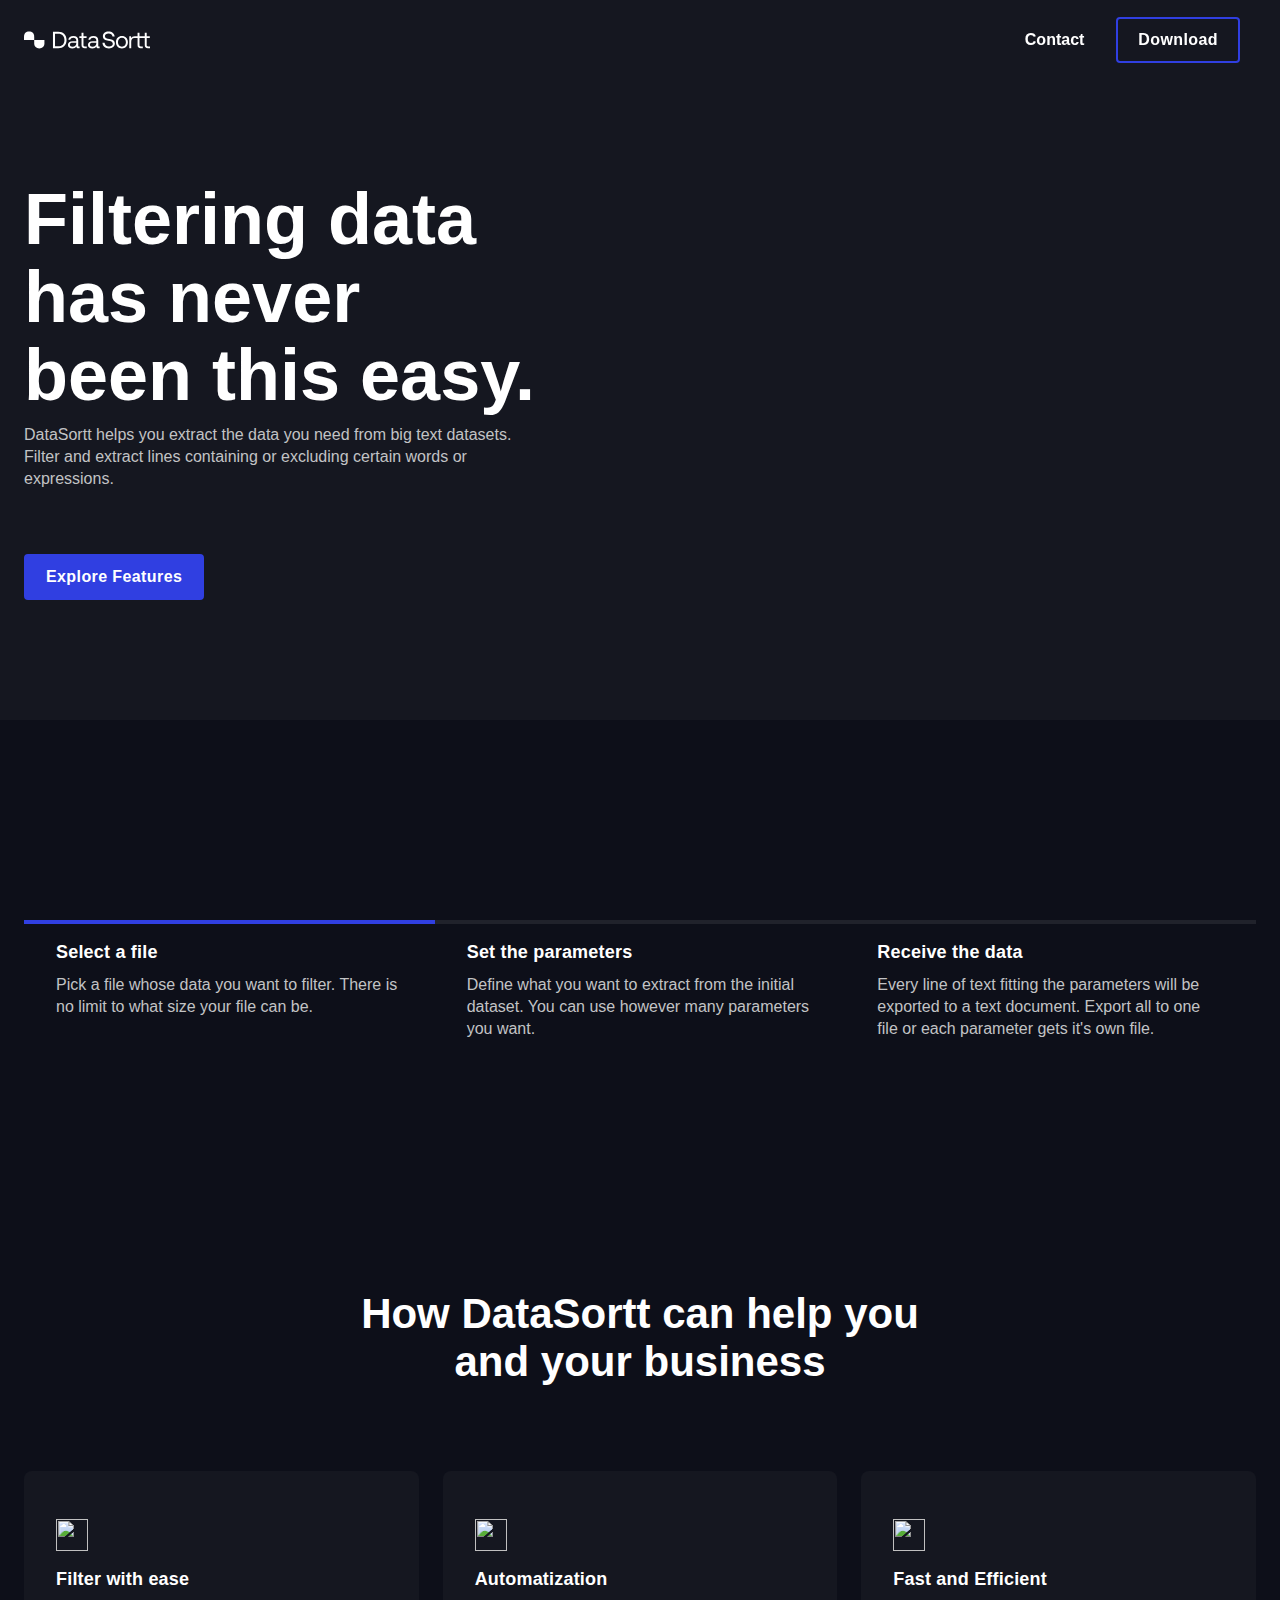
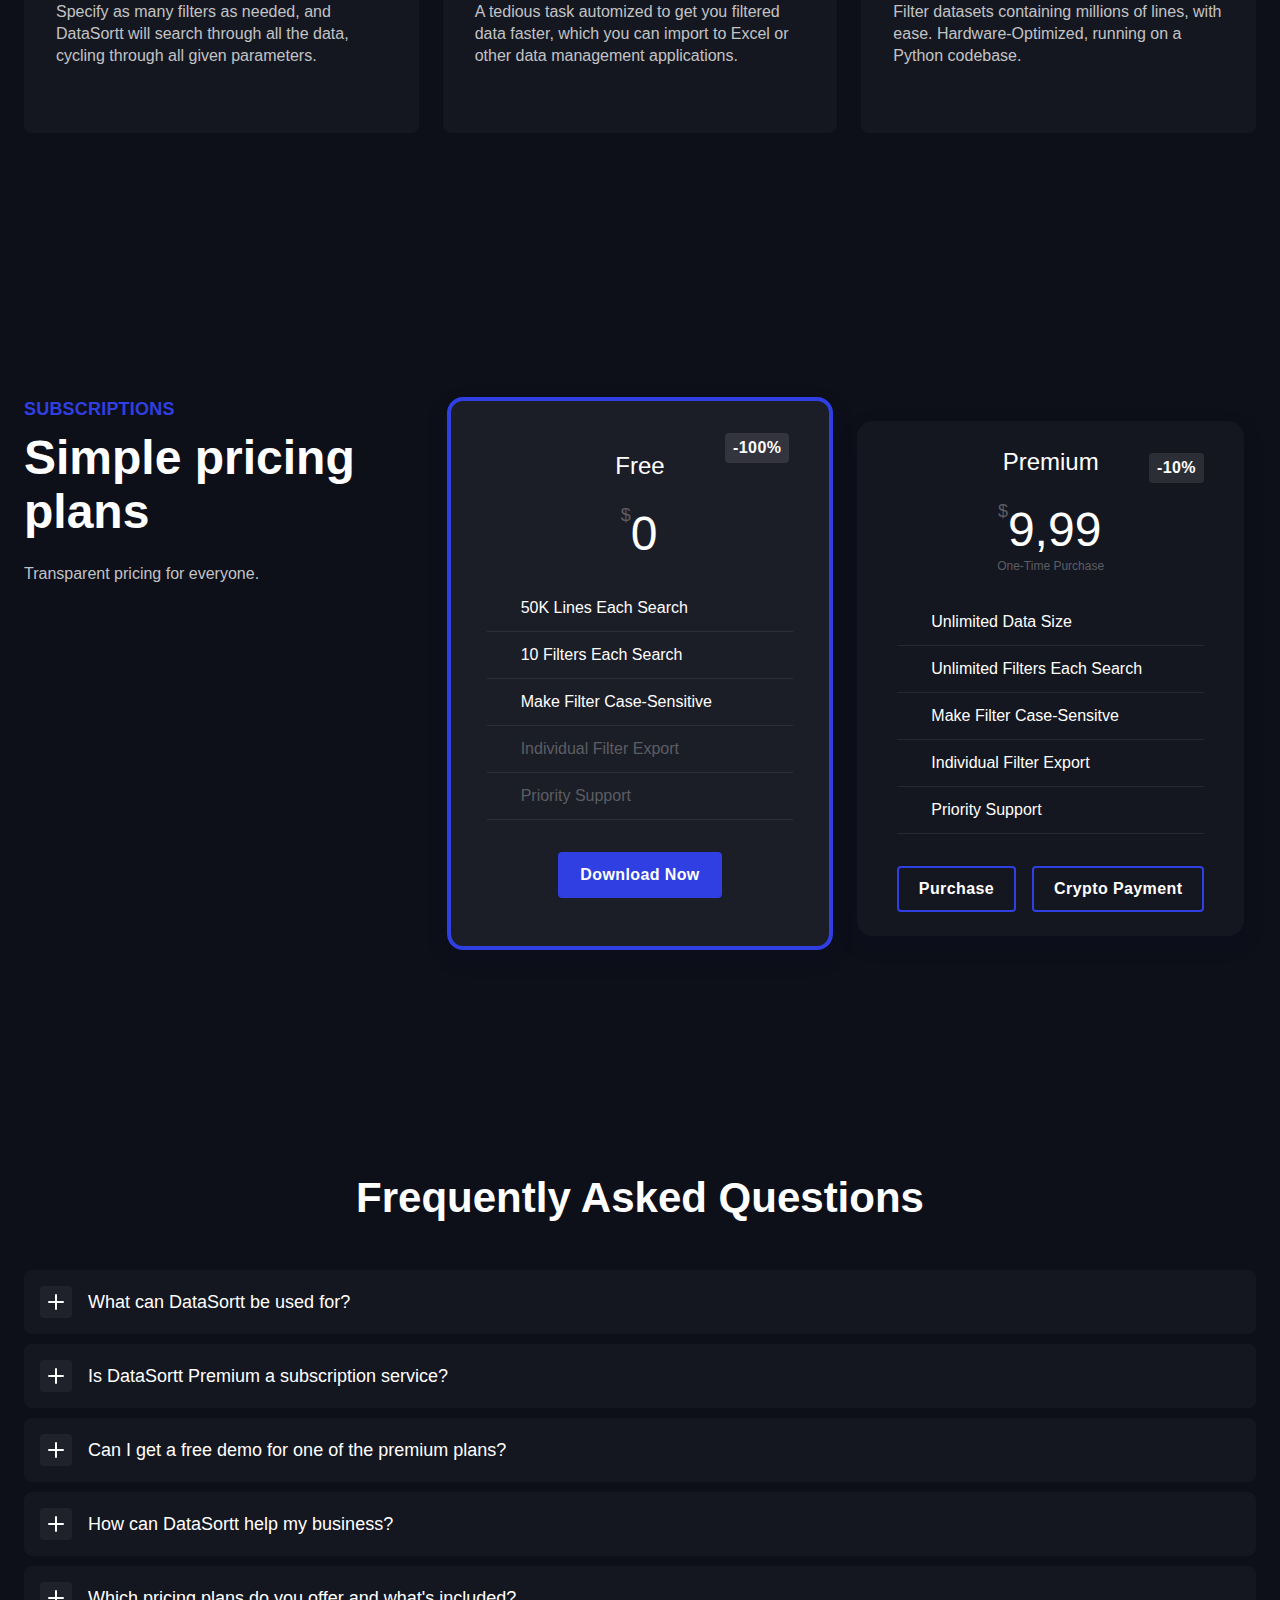
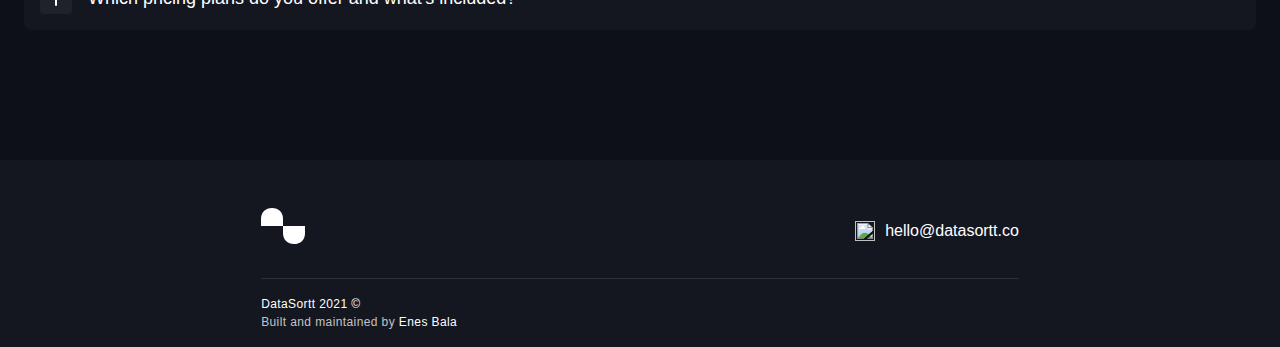
==== commit f05bfad2: "Update" ====
--- a/index.html
+++ b/index.html
@@ -19,40 +19,19 @@
         <div data-collapse="medium" data-animation="over-right" data-duration="600" role="banner" class="transparent-nav w-nav">
             <div class="container nav-flex">
                 <div class="brand-wrapper">
-                    <a href="/" class="brand w-nav-brand"><img src="https://assets.website-files.com/5f0763bf575ff70f2f96ccaa/5f078598f0a4fd865d7c9833_SoftBit%20-%20Light%20v2.svg" alt="" class="logo"/></a>
-                    <a href="#" class="hiring-label">We&#x27;re Hiring!</a>
+                    <a href="/" class="brand w-nav-brand"><img src="images/logo_white.svg" alt="DataSortt Logo" class="logo" style="width: 70%"/></a>
                 </div>
                 <nav role="navigation" class="nav-menu w-nav-menu">
                     <div class="nav-menu-content">
                         <div class="nav-links-wrapper">
-                            <div href="#" class="nav-link-wrap dropdown">
-                            </div>
-                            <div href="#" class="nav-link-wrap dropdown">
-                                <div class="dropdown-flex">
-                                    <div>Blog</div><img src="https://assets.website-files.com/5f0763bf575ff70f2f96ccaa/5f0ea8fc9508d381ec41a2e0_chevron-down-white.svg" alt="" class="dropdown-icon"/></div>
-                                <div class="custom-dropdown-list">
-                                    <a href="/blog-list" class="dropdown-link w-inline-block">
-                                        <div>Blog Listings</div>
-                                    </a>
-                                    <a href="https://softbit-template.webflow.io/blog-post-categories/startups" class="dropdown-link w-inline-block">
-                                        <div>blog Category Page</div>
-                                    </a>
-                                    <a href="https://softbit-template.webflow.io/post/this-is-how-you-write-the-perfect-elevator-pitch-for-your-startup" class="dropdown-link w-inline-block">
-                                        <div>Blog Page</div>
-                                    </a>
-                                    <a href="https://softbit-template.webflow.io/team/denise-chavez" class="dropdown-link w-inline-block">
-                                        <div>Blog Authors | Team Members</div>
-                                    </a>
-                                </div>
-                            </div>
-                        </div>
-                        <div class="nav-btn-wrapper">
+                            <a href="contact.html" class="nav-link-wrap w-inline-block">
+                                <div>Contact</div>
+                            </a>
+                        </div>
+                        <div class="nav-btn-wrapper"> 
                             <a href="#" class="close-overlay-button w-inline-block"><img src="https://assets.website-files.com/5f0763bf575ff70f2f96ccaa/5f077a6ea949dfb6a02f5bf6_arrow-right-white.svg" alt="" class="close-menu-icon"/></a>
-                            <a href="/additional-utility-pages/sign-in" class="outlined-btn no-margin-top w-inline-block">
-                                <div>Sign In</div>
-                            </a>
-                            <a href="/additional-utility-pages/sign-up" class="filled-btn no-margin-top no-margin-right w-inline-block">
-                                <div>Sign up</div>
+                            <a href="#Pricing" class="outlined-btn no-margin-top w-inline-block">
+                                <div>Download</div>
                             </a>
                         </div>
                     </div>
@@ -64,16 +43,18 @@
             <div class="crooked-section"><img src="https://assets.website-files.com/5f0763bf575ff70f2f96ccaa/5f10c975fde46d82a2382f78_Crooked%20Section.png" sizes="100vw" srcset="https://assets.website-files.com/5f0763bf575ff70f2f96ccaa/5f10c975fde46d82a2382f78_Crooked%20Section-p-500.png 500w, https://assets.website-files.com/5f0763bf575ff70f2f96ccaa/5f10c975fde46d82a2382f78_Crooked%20Section-p-800.png 800w, https://assets.website-files.com/5f0763bf575ff70f2f96ccaa/5f10c975fde46d82a2382f78_Crooked%20Section-p-1080.png 1080w, https://assets.website-files.com/5f0763bf575ff70f2f96ccaa/5f10c975fde46d82a2382f78_Crooked%20Section.png 1920w" alt="" class="crooked-section-img"/></div>
             <div class="container hero-flex-horizontal">
                 <div data-w-id="45a455fe-87bc-b002-83ba-6de30092f24b" class="hero-left">
-                    <h1 class="hero-title">User analytics simplified</h1>
-                    <p>Proin ac quam et lectus vestibulum blandit. Nunc maximus nibh at placerat tincidunt. Nam sem lacus, ornare non ante sed, ultricies fringilla massa. Ut congue, elit non tempus elementum, sem risus tincidunt diam, vitae sodales diam ipsum vitae purus.</p>
+                    <!-- <h1 class="hero-title">User analytics simplified</h1> -->
+                    <h1 class="hero-title">Filtering data has never been this easy.
+                    </h1>
+                    <p>DataSortt helps you extract the data you need from big text datasets. Filter and extract lines containing or excluding certain words or expressions.</p>
                     <div class="hero-btn-container">
                         <a href="#Features" class="filled-btn no-margin-top w-inline-block">
                             <div>Explore Features</div>
-                        </a>
+                        </a>    
                         <!-- <a href="#" class="text-btn no-margin-top w-inline-block w-lightbox"><img src="https://assets.website-files.com/5f0763bf575ff70f2f96ccaa/5f0878c5cdda7be0958d764c_Video%20Icon.svg" alt="" class="text-btn-icon"/><div>See How it works</div>
                             <script type="application/json" class="w-json">{
                                     "items": [
-                                      {
+                                    {
                                         "type": "video",
                                         "originalUrl": "https://www.youtube.com/watch?v=6cc6M36Mzfg",
                                         "url": "https://www.youtube.com/watch?v=6cc6M36Mzfg",
@@ -81,23 +62,57 @@
                                         "thumbnailUrl": "https://i.ytimg.com/vi/6cc6M36Mzfg/hqdefault.jpg",
                                         "width": 940,
                                         "height": 528
-                                      }
+                                    }
                                     ]
-                                  }</script>
+                                }</script>
                         </a> -->
                     </div>
                 </div>
                 <div data-w-id="45a455fe-87bc-b002-83ba-6de30092f258" class="hero-right"><img src="https://assets.website-files.com/5f0763bf575ff70f2f96ccaa/5f0f2e27c34db019423ac970_Features%20Hero%203.png" sizes="(max-width: 479px) 90vw, (max-width: 767px) 94vw, (max-width: 991px) 95vw, (max-width: 1279px) 48vw, 616px" srcset="https://assets.website-files.com/5f0763bf575ff70f2f96ccaa/5f0f2e27c34db019423ac970_Features%20Hero%203-p-500.png 500w, https://assets.website-files.com/5f0763bf575ff70f2f96ccaa/5f0f2e27c34db019423ac970_Features%20Hero%203-p-800.png 800w, https://assets.website-files.com/5f0763bf575ff70f2f96ccaa/5f0f2e27c34db019423ac970_Features%20Hero%203-p-1080.png 1080w, https://assets.website-files.com/5f0763bf575ff70f2f96ccaa/5f0f2e27c34db019423ac970_Features%20Hero%203-p-1600.png 1600w, https://assets.website-files.com/5f0763bf575ff70f2f96ccaa/5f0f2e27c34db019423ac970_Features%20Hero%203-p-2000.png 2000w, https://assets.website-files.com/5f0763bf575ff70f2f96ccaa/5f0f2e27c34db019423ac970_Features%20Hero%203-p-2600.png 2600w, https://assets.website-files.com/5f0763bf575ff70f2f96ccaa/5f0f2e27c34db019423ac970_Features%20Hero%203.png 2811w" alt=""/></div>
             </div>
         </section>
-        <section class="section medium wf-section">
+            <section id="Features" class="section with-header">
+                <div class="container">
+                    <!-- <h2 class="section-title center">What DataSortt lets you&#x27;ll ever need</h2> -->
+                    <div data-duration-in="300" data-duration-out="100" data-w-id="fa834638-ed27-55c7-991e-4afe63096663" class="feature-tabs-wrapper w-tabs">
+                        <div class="w-tab-content">
+                            <div data-w-tab="Tab 1" class="tab-content w-tab-pane w--tab-active">
+                                <div class="tab-flex"><img src="https://assets.website-files.com/5f0763bf575ff70f2f96ccaa/5f0e221dd7329ca0dd46c838_Surface%20Pro%20Mockup%20-%20Side.jpg" sizes="(max-width: 479px) 90vw, (max-width: 767px) 94vw, (max-width: 991px) 63vw, (max-width: 1279px) 64vw, 821.3303833007812px" srcset="https://assets.website-files.com/5f0763bf575ff70f2f96ccaa/5f0e221dd7329ca0dd46c838_Surface%20Pro%20Mockup%20-%20Side-p-800.jpeg 800w, https://assets.website-files.com/5f0763bf575ff70f2f96ccaa/5f0e221dd7329ca0dd46c838_Surface%20Pro%20Mockup%20-%20Side-p-1080.jpeg 1080w, https://assets.website-files.com/5f0763bf575ff70f2f96ccaa/5f0e221dd7329ca0dd46c838_Surface%20Pro%20Mockup%20-%20Side-p-1600.jpeg 1600w, https://assets.website-files.com/5f0763bf575ff70f2f96ccaa/5f0e221dd7329ca0dd46c838_Surface%20Pro%20Mockup%20-%20Side.jpg 1920w" alt="" class="tab-image"/></div>
+                            </div>
+                            <div data-w-tab="Tab 2" class="tab-content w-tab-pane">
+                                <div class="tab-flex"><img src="https://assets.website-files.com/5f0763bf575ff70f2f96ccaa/5f0e221e541c3778663a119c_Surface%20Pro%20Mockup%20-%20Front.jpg" sizes="(max-width: 479px) 90vw, (max-width: 767px) 94vw, (max-width: 991px) 63vw, (max-width: 1279px) 64vw, 821.3303833007812px" srcset="https://assets.website-files.com/5f0763bf575ff70f2f96ccaa/5f0e221e541c3778663a119c_Surface%20Pro%20Mockup%20-%20Front-p-800.jpeg 800w, https://assets.website-files.com/5f0763bf575ff70f2f96ccaa/5f0e221e541c3778663a119c_Surface%20Pro%20Mockup%20-%20Front-p-1600.jpeg 1600w, https://assets.website-files.com/5f0763bf575ff70f2f96ccaa/5f0e221e541c3778663a119c_Surface%20Pro%20Mockup%20-%20Front.jpg 1920w" alt="" class="tab-image"/></div>
+                            </div>
+                            <div data-w-tab="Tab 3" class="tab-content w-tab-pane">
+                                <div class="tab-flex"><img src="https://assets.website-files.com/5f0763bf575ff70f2f96ccaa/5f0e221e423a6a0e7c2caab5_Surface%20Pro%20Mockup%20-%20Side%20knob.jpg" sizes="(max-width: 479px) 90vw, (max-width: 767px) 94vw, (max-width: 991px) 63vw, (max-width: 1279px) 64vw, 821.3303833007812px" srcset="https://assets.website-files.com/5f0763bf575ff70f2f96ccaa/5f0e221e423a6a0e7c2caab5_Surface%20Pro%20Mockup%20-%20Side%20knob-p-500.jpeg 500w, https://assets.website-files.com/5f0763bf575ff70f2f96ccaa/5f0e221e423a6a0e7c2caab5_Surface%20Pro%20Mockup%20-%20Side%20knob-p-800.jpeg 800w, https://assets.website-files.com/5f0763bf575ff70f2f96ccaa/5f0e221e423a6a0e7c2caab5_Surface%20Pro%20Mockup%20-%20Side%20knob-p-1080.jpeg 1080w, https://assets.website-files.com/5f0763bf575ff70f2f96ccaa/5f0e221e423a6a0e7c2caab5_Surface%20Pro%20Mockup%20-%20Side%20knob.jpg 1920w" alt="" class="tab-image"/></div>
+                            </div>
+                        </div>
+                        <div class="feature-nav-tabs-wrapper w-tab-menu">
+                            <a data-w-tab="Tab 1" data-w-id="fa834638-ed27-55c7-991e-4afe6309666f" class="feature-tabs w-inline-block w-tab-link w--current">
+                                <div class="tab-progress-bar"></div>
+                                <div class="feature-title">Select a file</div>
+                                <p>Pick a file whose data you want to filter. There is no limit to what size your file can be.</p>
+                            </a>
+                            <a data-w-tab="Tab 2" data-w-id="fa834638-ed27-55c7-991e-4afe63096675" class="feature-tabs w-inline-block w-tab-link">
+                                <div class="feature-title">Set the parameters</div>
+                                <p>Define what you want to extract from the initial dataset. You can use however many parameters you want.</p>
+                            </a>
+                            <a data-w-tab="Tab 3" data-w-id="fa834638-ed27-55c7-991e-4afe6309667a" class="feature-tabs w-inline-block w-tab-link">
+                                <div class="feature-title">Receive the data</div>
+                                <p>Every line of text fitting the parameters will be exported to a text document. Export all to one file or each parameter gets it's own file.
+                                </p>
+                            </a>
+                        </div>
+                    </div>
+                </div>
+            </section>
+        <!-- <section class="section medium wf-section">
             <div class="container">
                 <div class="metrics">
                     <div class="metric-row horizontal">
                         <div class="metric-block">
                             <div class="metric-icon-block"><img src="https://assets.website-files.com/5f0763bf575ff70f2f96ccaa/5f08b4ae8bf3794fc0b5fc08_cursor-white.svg" alt="" class="metric-icon offset"/></div>
                             <div class="metrics-title">98%</div>
-                            <div class="metrics-text">CTR Increase</div>
+                            <div class="metrics-text"></div>
                         </div>
                         <div class="metric-block">
                             <div class="metric-icon-block"><img src="https://assets.website-files.com/5f0763bf575ff70f2f96ccaa/5f08b4ae71f6b13325321a17_download-white.svg" alt="" class="metric-icon"/></div>
@@ -108,7 +123,7 @@
                     <div class="metric-row horizontal">
                         <div class="metric-block">
                             <div class="metric-icon-block"><img src="https://assets.website-files.com/5f0763bf575ff70f2f96ccaa/5f08b4ae7eb4af3e47de3cca_code-alt-white.svg" alt="" class="metric-icon"/></div>
-                            <div class="metrics-title">871</div>
+                            <div class="metrics-title">197</div>
                             <div class="metrics-text">Hours Coded</div>
                         </div>
                         <div class="metric-block">
@@ -119,85 +134,68 @@
                     </div>
                 </div>
             </div>
+        </section> -->
+        <section id="Use-cases" class="section with-header wf-section">
+            <div class="container">
+                <h2 class="section-title center" style="padding-bottom:3%;">How DataSortt can help you and your business</h2>
+                    <div class="features-grid">
+                        <div class="feature-block"><img src="https://assets.website-files.com/5f0763bf575ff70f2f96ccaa/5f0884ca0b9da2420aaa2ed4_code-alt.svg" alt="" class="feature-icon"/><div class="feature-title">Filter with ease</div>
+                        <p>Specify as many filters as needed, and DataSortt will search through all the data, cycling through all given parameters.</p>
+                    </div>
+                    <div class="feature-block"><img src="https://assets.website-files.com/5f0763bf575ff70f2f96ccaa/5f08859e923ffe5d04119a56_controls.svg" alt="" class="feature-icon"/><div class="feature-title">Automatization</div>
+                        <p>A tedious task automized to get you filtered data faster, which you can import to Excel or other data management applications.</p>
+                    </div>
+                    <div class="feature-block"><img src="https://assets.website-files.com/5f0763bf575ff70f2f96ccaa/5f0884c92f28246aa09a1eeb_bolt.svg" alt="" class="feature-icon"/><div class="feature-title">Fast and Efficient</div>
+                        <p>Filter datasets containing millions of lines, with ease. Hardware-Optimized, running on a Python codebase.</p>
+                    </div>
+                </div>
+            </div>
         </section>
-        <section id="Features" class="section with-header wf-section">
-            <div class="container">
-                <h2 class="section-title center">The only analytics tool you&#x27;ll ever need</h2>
-                <div class="features-grid">
-                    <div class="feature-block"><img src="https://assets.website-files.com/5f0763bf575ff70f2f96ccaa/5f0883f9a73abc10d8416912_smartphone.svg" alt="" class="feature-icon"/><div class="feature-title">Fully Responsive</div>
-                        <p>All our themes are fully responsive. So, your website looks good on any device</p>
-                    </div>
-                    <div class="feature-block"><img src="https://assets.website-files.com/5f0763bf575ff70f2f96ccaa/5f0884ca0b9da2420aaa2ed4_code-alt.svg" alt="" class="feature-icon"/><div class="feature-title">Clean Code</div>
-                        <p>All our themes are fully responsive. So, your website looks good on any device</p>
-                    </div>
-                    <div class="feature-block"><img src="https://assets.website-files.com/5f0763bf575ff70f2f96ccaa/5f0884ca061c7696c9a45a9e_diamond.svg" alt="" class="feature-icon"/><div class="feature-title">Professional Design</div>
-                        <p>All our themes are fully responsive. So, your website looks good on any device</p>
-                    </div>
-                    <div class="feature-block"><img src="https://assets.website-files.com/5f0763bf575ff70f2f96ccaa/5f0884c9929a1975f8a80c37_window.svg" alt="" class="feature-icon"/><div class="feature-title">Browser compatibility</div>
-                        <p>All our themes are fully responsive. So, your website looks good on any device</p>
-                    </div>
-                    <div class="feature-block"><img src="https://assets.website-files.com/5f0763bf575ff70f2f96ccaa/5f0884c92f28246aa09a1eeb_bolt.svg" alt="" class="feature-icon"/><div class="feature-title">Smooth interactions</div>
-                        <p class="feature-text">All our themes are fully responsive. So, your website looks good on any device</p>
-                    </div>
-                    <div class="feature-block"><img src="https://assets.website-files.com/5f0763bf575ff70f2f96ccaa/5f08859e923ffe5d04119a56_controls.svg" alt="" class="feature-icon"/><div class="feature-title">Easy To Customize</div>
-                        <p>All our themes are fully responsive. So, your website looks good on any device</p>
-                    </div>
-                </div>
-            </div>
-        </section>
-        <section class="section">
+        
+        <section id="Pricing" class="section">
             <div class="container">
                 <div class="pricing-v2-flex">
                     <div class="one-third-div">
                         <div class="subheading">Subscriptions</div>
                         <h2 class="section-title in-one-third-div">Simple pricing plans</h2>
-                        <p>Transparent pricing for everyone. Save 10% when you subscribe to one of our yearly plan</p>
+                        <p>Transparent pricing for everyone.</p>
                     </div>
                     <div class="pricing-wrapper-v2">
                         <div class="pricing-columns annually w-row">
                             <div class="pricing-card-wrapper w-col w-col-6">
                                 <div class="pricing-card middle">
-                                    <div class="pricing-label">Popular</div>
+                                    <!-- <div class="pricing-label">Popular</div> -->
                                     <div class="pricing-card-header">
                                         <div class="pricing-title">Free</div>
                                         <div class="pricing-card-price-block">
                                             <div class="pricing-currency">$</div>
-                                            <div class="pricing-price">21</div>
-                                        </div>
-                                        <div class="pricing-small-text">Per month, billed annually</div>
-                                        <div class="pricing-discount-label in-popular">-10%</div>
+                                            <div class="pricing-price">0</div>
+                                        </div>
+                                        <div class="pricing-discount-label in-popular">-100%</div>
                                     </div>
                                     <div class="pricing-card-content middle">
                                         <div class="pricing-card-row">
                                             <div class="pricing-icon"></div>
-                                            <div class="pricing-row-text">8 Team members</div>
-                                        </div>
-                                        <div class="pricing-card-row">
-                                            <div class="pricing-icon"></div>
-                                            <div class="pricing-row-text">48 MB Upload size</div>
-                                        </div>
-                                        <div class="pricing-card-row">
-                                            <div class="pricing-icon"></div>
-                                            <div class="pricing-row-text">Military grade server protection<br/></div>
-                                        </div>
-                                        <div class="pricing-card-row">
-                                            <div class="pricing-icon"></div>
-                                            <div class="pricing-row-text">All dashboard features</div>
-                                        </div>
-                                        <div class="pricing-card-row">
-                                            <div class="pricing-icon"></div>
-                                            <div class="pricing-row-text">Priority support</div>
+                                            <div class="pricing-row-text">50K Lines each Search</div>
+                                        </div>
+                                        <div class="pricing-card-row">
+                                            <div class="pricing-icon"></div>
+                                            <div class="pricing-row-text">10 Filters each Search</div>
+                                        </div>
+                                        <div class="pricing-card-row">
+                                            <div class="pricing-icon"></div>
+                                            <div class="pricing-row-text">Make Filter Case-Sensitive</div>
                                         </div>
                                         <div class="pricing-card-row">
                                             <div class="pricing-icon not-included"></div>
-                                            <div class="pricing-row-text muted">Custom analytics filters</div>
-                                        </div>
-                                        <div class="pricing-card-row last">
+                                            <div class="pricing-row-text muted">Individual Filter Export<br/></div>
+                                        </div>
+                                        <div class="pricing-card-row">
                                             <div class="pricing-icon not-included"></div>
-                                            <div class="pricing-row-text muted">API and webhook access<br/></div>
+                                            <div class="pricing-row-text muted">Priority support</div>
                                         </div>
                                         <div class="pricing-card-btn-container">
-                                            <a href="#" class="filled-btn no-margin-top no-margin-right w-button">start for free</a>
+                                            <a href="datasortt.zip" class="filled-btn no-margin-top no-margin-right w-button">Download Now</a>
                                         </div>
                                     </div>
                                 </div>
@@ -205,46 +203,40 @@
                             <div class="pricing-card-wrapper w-col w-col-6">
                                 <div class="pricing-card">
                                     <div class="pricing-card-header">
-                                        <div class="pricing-title">Enterprise</div>
+                                        <div class="pricing-title">Premium</div>
                                         <div class="pricing-card-price-block">
                                             <div class="pricing-currency">$</div>
-                                            <div class="pricing-price">43</div>
-                                        </div>
-                                        <div class="pricing-small-text">Per month, billed annually</div>
+                                            <div class="pricing-price">9,99</div>
+                                        </div>
+                                        <div class="pricing-small-text">One-Time Purchase</div>
                                         <div class="pricing-discount-label">-10%</div>
                                     </div>
                                     <div class="pricing-card-content">
                                         <div class="pricing-card-row">
                                             <div class="pricing-icon"></div>
-                                            <div class="pricing-row-text">Unlimited members</div>
-                                        </div>
-                                        <div class="pricing-card-row">
-                                            <div class="pricing-icon"></div>
-                                            <div class="pricing-row-text">Unlimited Upload size</div>
-                                        </div>
-                                        <div class="pricing-card-row">
-                                            <div class="pricing-icon"></div>
-                                            <div class="pricing-row-text">Military grade server protection<br/></div>
-                                        </div>
-                                        <div class="pricing-card-row">
-                                            <div class="pricing-icon"></div>
-                                            <div class="pricing-row-text">All dashboard features</div>
+                                            <div class="pricing-row-text">Unlimited Data Size</div>
+                                        </div>
+                                        <div class="pricing-card-row">
+                                            <div class="pricing-icon"></div>
+                                            <div class="pricing-row-text">Unlimited Filters each Search</div>
+                                        </div>
+                                        <div class="pricing-card-row">
+                                            <div class="pricing-icon"></div>
+                                            <div class="pricing-row-text">Make Filter Case-Sensitve</div>
+                                        </div>
+                                        <div class="pricing-card-row">
+                                            <div class="pricing-icon"></div>
+                                            <div class="pricing-row-text">Individual Filter Export<br/></div>
                                         </div>
                                         <div class="pricing-card-row">
                                             <div class="pricing-icon"></div>
                                             <div class="pricing-row-text">Priority support</div>
                                         </div>
-                                        <div class="pricing-card-row">
-                                            <div class="pricing-icon"></div>
-                                            <div class="pricing-row-text">Custom analytics filters</div>
-                                        </div>
-                                        <div class="pricing-card-row last">
-                                            <div class="pricing-icon"></div>
-                                            <div class="pricing-row-text">API and webhook access<br/></div>
-                                        </div>
                                         <div class="pricing-card-btn-container">
-                                            <a href="#" class="outlined-btn no-margin-top no-margin-right w-button">start for free</a>
-                                        </div>
+                                            <a href="#" class="outlined-btn no-margin-top w-button">Purchase</a>
+                                            <a href="https://commerce.coinbase.com/checkout/744a4902-95ef-4261-9b94-c3cc13874fe6" target="_blank" class="outlined-btn no-margin-top no-margin-right w-button">Crypto Payment</a>
+                                        </div>
+                                        
                                     </div>
                                 </div>
                             </div>
@@ -264,46 +256,46 @@
                                     <div class="faq-icon-line"></div>
                                     <div class="faq-icon-line rotate"></div>
                                 </div>
+                                <div class="faq-title large">What can DataSortt be used for?</div>
+                            </div>
+                            <nav class="faq-dropdown-list w-dropdown-list">
+                                <p class="faq-paragraph">For example, if you have a list of 1000 people or 10 locations, and you want to extract all the lines which mention them, DataSortt helps you escape hours of work manually filtering the file over and over again. It helps you automize a tedious task and get a file which you can easily import into Excel or other data management applications.</p>
+                            </nav>
+                        </div>
+                        <div data-hover="false" data-delay="300" class="faq-dropdown w-dropdown">
+                            <div class="faq-dropdown-toggle full-width w-dropdown-toggle">
+                                <div class="faq-icon-block">
+                                    <div class="faq-icon-line"></div>
+                                    <div class="faq-icon-line rotate"></div>
+                                </div>
+                                <div class="faq-title large">Is DataSortt Premium a subscription service?</div>
+                            </div>
+                            <nav class="faq-dropdown-list w-dropdown-list">
+                                <p class="faq-paragraph">No, DataSortt Premium is a One-Time Purchase and you are free to use it as long as you need it. No recurring fees and subscriptions.</p>
+                            </nav>
+                        </div>
+                        <div data-hover="false" data-delay="300" class="faq-dropdown w-dropdown">
+                            <div class="faq-dropdown-toggle full-width w-dropdown-toggle">
+                                <div class="faq-icon-block">
+                                    <div class="faq-icon-line"></div>
+                                    <div class="faq-icon-line rotate"></div>
+                                </div>
                                 <div class="faq-title large">Can I get a free demo for one of the premium plans?</div>
                             </div>
                             <nav class="faq-dropdown-list w-dropdown-list">
-                                <p class="faq-paragraph">Lorem ipsum dolor sit amet, consectetur adipiscing elit. Suspendisse varius enim in eros elementum tristique. Duis cursus, mi quis viverra ornare, eros dolor interdum nulla, ut commodo diam libero vitae erat. Aenean faucibus nibh et justo cursus id rutrum lorem imperdiet. Nunc ut sem vitae risus tristique posuere.</p>
-                            </nav>
-                        </div>
-                        <div data-hover="false" data-delay="300" class="faq-dropdown w-dropdown">
-                            <div class="faq-dropdown-toggle full-width w-dropdown-toggle">
-                                <div class="faq-icon-block">
-                                    <div class="faq-icon-line"></div>
-                                    <div class="faq-icon-line rotate"></div>
-                                </div>
-                                <div class="faq-title large">Is it possible to cancel my subscription?</div>
-                            </div>
-                            <nav class="faq-dropdown-list w-dropdown-list">
-                                <p class="faq-paragraph">Lorem ipsum dolor sit amet, consectetur adipiscing elit. Suspendisse varius enim in eros elementum tristique. Duis cursus, mi quis viverra ornare, eros dolor interdum nulla, ut commodo diam libero vitae erat. Aenean faucibus nibh et justo cursus id rutrum lorem imperdiet. Nunc ut sem vitae risus tristique posuere.</p>
-                            </nav>
-                        </div>
-                        <div data-hover="false" data-delay="300" class="faq-dropdown w-dropdown">
-                            <div class="faq-dropdown-toggle full-width w-dropdown-toggle">
-                                <div class="faq-icon-block">
-                                    <div class="faq-icon-line"></div>
-                                    <div class="faq-icon-line rotate"></div>
-                                </div>
-                                <div class="faq-title large">Can I recover my pricing plan after cancelling it?</div>
-                            </div>
-                            <nav class="faq-dropdown-list w-dropdown-list">
-                                <p class="faq-paragraph">Lorem ipsum dolor sit amet, consectetur adipiscing elit. Suspendisse varius enim in eros elementum tristique. Duis cursus, mi quis viverra ornare, eros dolor interdum nulla, ut commodo diam libero vitae erat. Aenean faucibus nibh et justo cursus id rutrum lorem imperdiet. Nunc ut sem vitae risus tristique posuere.</p>
-                            </nav>
-                        </div>
-                        <div data-hover="false" data-delay="300" class="faq-dropdown w-dropdown">
-                            <div class="faq-dropdown-toggle full-width w-dropdown-toggle">
-                                <div class="faq-icon-block">
-                                    <div class="faq-icon-line"></div>
-                                    <div class="faq-icon-line rotate"></div>
-                                </div>
-                                <div class="faq-title large">How can SoftBit help my business?</div>
-                            </div>
-                            <nav class="faq-dropdown-list w-dropdown-list">
-                                <p class="faq-paragraph">Lorem ipsum dolor sit amet, consectetur adipiscing elit. Suspendisse varius enim in eros elementum tristique. Duis cursus, mi quis viverra ornare, eros dolor interdum nulla, ut commodo diam libero vitae erat. Aenean faucibus nibh et justo cursus id rutrum lorem imperdiet. Nunc ut sem vitae risus tristique posuere.</p>
+                                <p class="faq-paragraph">The free version serves as a demo of the premium DataSortt application package. If you want to access the rest of the Premium functionalities, you can get them with a One-Time Purchase.</p>
+                            </nav>
+                        </div>
+                        <div data-hover="false" data-delay="300" class="faq-dropdown w-dropdown">
+                            <div class="faq-dropdown-toggle full-width w-dropdown-toggle">
+                                <div class="faq-icon-block">
+                                    <div class="faq-icon-line"></div>
+                                    <div class="faq-icon-line rotate"></div>
+                                </div>
+                                <div class="faq-title large">How can DataSortt help my business?</div>
+                            </div>
+                            <nav class="faq-dropdown-list w-dropdown-list">
+                                <p class="faq-paragraph">DataSortt allows for easy data extraction from complex datasets that are otherwise useless for your business. With DataSortt you can make that data useful and filter customers by location or whatever filter you choose to use.</p>
                             </nav>
                         </div>
                         <div data-hover="false" data-delay="300" class="faq-dropdown w-dropdown">
@@ -315,60 +307,43 @@
                                 <div class="faq-title large">Which pricing plans do you offer and what&#x27;s included?</div>
                             </div>
                             <nav class="faq-dropdown-list w-dropdown-list">
-                                <p class="faq-paragraph">Lorem ipsum dolor sit amet, consectetur adipiscing elit. Suspendisse varius enim in eros elementum tristique. Duis cursus, mi quis viverra ornare, eros dolor interdum nulla, ut commodo diam libero vitae erat. Aenean faucibus nibh et justo cursus id rutrum lorem imperdiet. Nunc ut sem vitae risus tristique posuere.</p>
+                                <p class="faq-paragraph">DataSortt has a Free Plan and a Premium Plan. The latter being a One-Time Purchase which removes all the limitations of the free plan.</p>
                             </nav>
                         </div>
                     </div>
                 </div>
             </div>
         </section>
-        <div class="cookie-bar">
+        <!-- <div class="cookie-bar">
             <div class="cookie-text">We use cookies to give you the best experience possible. By continuing browsing our website, you agree with our
                 <a href="/legal" target="_blank" class="cookie-link">Privacy Policy</a>
             </div>
             <a href="#" class="filled-btn no-margin-top no-margin-right close-cookie-bar w-button">Got it</a>
-        </div>
+        </div> -->
         
         <div class="footer">
             <div class="footer-flex">
                 <div class="footer-top-block">
                     <div class="footer-grid">
                         <div class="footer-grid-block">
-                            <a href="/" class="brand margin-bottom w-inline-block"><img src="https://assets.website-files.com/5f0763bf575ff70f2f96ccaa/5f078598f0a4fd865d7c9833_SoftBit%20-%20Light%20v2.svg" alt="" class="logo in-footer"/></a>
-                            <p class="footer-text">We are a SaaS startup that&#x27;s focused on simplifying user analytics.</p>
+                            <a href="/" class="brand margin-bottom w-inline-block"><img src="images/icon_white.svg" alt="DataSortt Logo in Footer" class="logo in-footer"/></a>
+                            <p class="footer-text"></p>
                         </div>
                         <div class="footer-grid-block">
-                            <div class="footer-title">Navigation</div>
-                            <a href="/about" class="footer-link">About</a>
-                            <a href="/blog-list" class="footer-link">Blog</a>
-                            <a href="/contact" class="footer-link">Contact</a>
                         </div>
                         <div class="footer-grid-block">
-                            <div class="footer-title">Template</div>
-                            <a href="/template-files/getting-started" class="footer-link">Getting Started</a>
-                            <a href="/template-files/style-guide" class="footer-link">Style Guide</a>
-                            <a href="/template-files/licensing" class="footer-link">Licensing</a>
-                            <a href="/template-files/changelog" class="footer-link">Changelog</a>
                         </div>
                         <div class="footer-grid-block">
-                            <div class="footer-address-block aling-top"><img src="https://assets.website-files.com/5f0763bf575ff70f2f96ccaa/5f0dc6844ceca0bfc12d44e0_explore-white.svg" alt="" class="footer-address-icon"/><div class="footer-address-text">3880 Braxton Street<br/>Chicago, il 60606<br/>United States</div>
-                            </div>
-                            <div class="footer-address-block"><img src="https://assets.website-files.com/5f0763bf575ff70f2f96ccaa/5f0efaf7bfc9742306eff8c5_envelope-white.svg" alt="" class="footer-address-icon"/><a href="mailto:company@domian.com" class="footer-address-text">info@softbit.com</a>
-                            </div>
-                            <div class="footer-address-block"><img src="https://assets.website-files.com/5f0763bf575ff70f2f96ccaa/5f0efaf7a1c9062047ecbfd8_phone-white.svg" alt="" class="footer-address-icon"/><a href="#" class="footer-address-text">800-000-0000</a>
+                            <div class="footer-address-block"><img src="https://assets.website-files.com/5f0763bf575ff70f2f96ccaa/5f0efaf7bfc9742306eff8c5_envelope-white.svg" alt="" class="footer-address-icon"/><a href="mailto:hello@datasortt.co" target="_blank" class="footer-address-text">hello@datasortt.co</a>
                             </div>
                         </div>
                     </div>
                 </div>
                 <div class="footer-bottom-block">
                     <div class="copyright-block">
-                        <div class="copyright-text white">© SoftBit</div>
-                        <div class="copyright-text">Template made by
-                            <a href="https://lightninglab.design" target="_blank" class="copyright-link">Lightning Lab</a>
-                            and proudly powered by
-                            <a href="https://webflow.com" target="_blank" class="copyright-link">Webflow.</a>
-                            | Template Version:
-                            <a href="/template-files/changelog" class="copyright-link">1.2</a>
+                        <div class="copyright-text white">DataSortt 2021 &copy</div>
+                        <div class="copyright-text">Built and maintained by
+                            <a href="https://enesbala.com" target="_blank" class="copyright-link">Enes Bala</a>
                         </div>
                     </div>
                 </div>
@@ -376,4 +351,10 @@
         </div>
         <script src="https://d3e54v103j8qbb.cloudfront.net/js/jquery-3.5.1.min.dc5e7f18c8.js?site=5f0763bf575ff70f2f96ccaa" type="text/javascript" integrity="sha256-9/aliU8dGd2tb6OSsuzixeV4y/faTqgFtohetphbbj0=" crossorigin="anonymous"></script>
         <script src="https://assets.website-files.com/5f0763bf575ff70f2f96ccaa/js/webflow.00d1da741.js" type="text/javascript"></script><!--[if lte IE 9]><script src="//cdnjs.cloudflare.com/ajax/libs/placeholders/3.0.2/placeholders.min.js"></script><![endif]--></body>
+		<script src="https://d3e54v103j8qbb.cloudfront.net/js/jquery-3.4.1.min.220afd743d.js?site=5defcc029f7f67880aee42f2 " type="text/javascript " integrity="sha256-CSXorXvZcTkaix6Yvo6HppcZGetbYMGWSFlBw8HfCJo=" crossorigin=" anonymous "></script>
+    <script>
+        $(document).ready(function() {
+            $(".w-webflow-badge ").removeClass("w-webflow-badge ").empty();
+        });
+    </script>
 </html>
--- a/css.css
+++ b/css.css
@@ -2,8442 +2,10169 @@
 /* ==========================================================================
    normalize.css v3.0.3 | MIT License | github.com/necolas/normalize.css 
    ========================================================================== */
-/*! normalize.css v3.0.3 | MIT License | github.com/necolas/normalize.css */html{font-family:sans-serif;-ms-text-size-adjust:100%;-webkit-text-size-adjust:100%}body{margin:0}article,aside,details,figcaption,figure,footer,header,hgroup,main,menu,nav,section,summary{display:block}audio,canvas,progress,video{display:inline-block;vertical-align:baseline}audio:not([controls]){display:none;height:0}[hidden],template{display:none}a{background-color:transparent}a:active,a:hover{outline:0}abbr[title]{border-bottom:1px dotted}b,strong{font-weight:bold}dfn{font-style:italic}h1{font-size:2em;margin:.67em 0}mark{background:#ff0;color:#000}small{font-size:80%}sub,sup{font-size:75%;line-height:0;position:relative;vertical-align:baseline}sup{top:-0.5em}sub{bottom:-0.25em}img{border:0}svg:not(:root){overflow:hidden}figure{margin:1em 40px}hr{box-sizing:content-box;height:0}pre{overflow:auto}code,kbd,pre,samp{font-family:monospace,monospace;font-size:1em}button,input,optgroup,select,textarea{color:inherit;font:inherit;margin:0}button{overflow:visible}button,select{text-transform:none}button,html input[type="button"],input[type="reset"]{-webkit-appearance:button;cursor:pointer}button[disabled],html input[disabled]{cursor:default}button::-moz-focus-inner,input::-moz-focus-inner{border:0;padding:0}input{line-height:normal}input[type="checkbox"],input[type="radio"]{box-sizing:border-box;padding:0}input[type="number"]::-webkit-inner-spin-button,input[type="number"]::-webkit-outer-spin-button{height:auto}input[type="search"]{-webkit-appearance:none}input[type="search"]::-webkit-search-cancel-button,input[type="search"]::-webkit-search-decoration{-webkit-appearance:none}fieldset{border:1px solid #c0c0c0;margin:0 2px;padding:.35em .625em .75em}legend{border:0;padding:0}textarea{overflow:auto}optgroup{font-weight:bold}table{border-collapse:collapse;border-spacing:0}td,th{padding:0}
 
 /* ==========================================================================
    Start of base Webflow CSS - If you're looking for some ultra-clean CSS, skip the boilerplate and see the unminified code below.
    ========================================================================== */
-   @font-face{font-family:'webflow-icons';src:url("[data-uri]") format('truetype');font-weight:normal;font-style:normal}[class^="w-icon-"],[class*=" w-icon-"]{font-family:'webflow-icons' !important;speak:none;font-style:normal;font-weight:normal;font-variant:normal;text-transform:none;line-height:1;-webkit-font-smoothing:antialiased;-moz-osx-font-smoothing:grayscale}.w-icon-slider-right:before{content:"\e600"}.w-icon-slider-left:before{content:"\e601"}.w-icon-nav-menu:before{content:"\e602"}.w-icon-arrow-down:before,.w-icon-dropdown-toggle:before{content:"\e603"}.w-icon-file-upload-remove:before{content:"\e900"}.w-icon-file-upload-icon:before{content:"\e903"}*{-webkit-box-sizing:border-box;-moz-box-sizing:border-box;box-sizing:border-box}html{height:100%}body{margin:0;min-height:100%;background-color:#fff;font-family:Arial,sans-serif;font-size:14px;line-height:20px;color:#333}img{max-width:100%;vertical-align:middle;display:inline-block}html.w-mod-touch *{background-attachment:scroll !important}.w-block{display:block}.w-inline-block{max-width:100%;display:inline-block}.w-clearfix:before,.w-clearfix:after{content:" ";display:table;grid-column-start:1;grid-row-start:1;grid-column-end:2;grid-row-end:2}.w-clearfix:after{clear:both}.w-hidden{display:none}.w-button{display:inline-block;padding:9px 15px;background-color:#3898EC;color:white;border:0;line-height:inherit;text-decoration:none;cursor:pointer;border-radius:0}input.w-button{-webkit-appearance:button}html[data-w-dynpage] [data-w-cloak]{color:transparent !important}.w-webflow-badge,.w-webflow-badge *{position:static;left:auto;top:auto;right:auto;bottom:auto;z-index:auto;display:block;visibility:visible;overflow:visible;overflow-x:visible;overflow-y:visible;box-sizing:border-box;width:auto;height:auto;max-height:none;max-width:none;min-height:0;min-width:0;margin:0;padding:0;float:none;clear:none;border:0 none transparent;border-radius:0;background:none;background-image:none;background-position:0 0;background-size:auto auto;background-repeat:repeat;background-origin:padding-box;background-clip:border-box;background-attachment:scroll;background-color:transparent;box-shadow:none;opacity:1;transform:none;transition:none;direction:ltr;font-family:inherit;font-weight:inherit;color:inherit;font-size:inherit;line-height:inherit;font-style:inherit;font-variant:inherit;text-align:inherit;letter-spacing:inherit;text-decoration:inherit;text-indent:0;text-transform:inherit;list-style-type:disc;text-shadow:none;font-smoothing:auto;vertical-align:baseline;cursor:inherit;white-space:inherit;word-break:normal;word-spacing:normal;word-wrap:normal}.w-webflow-badge{position:fixed !important;display:inline-block !important;visibility:visible !important;z-index:2147483647 !important;top:auto !important;right:12px !important;bottom:12px !important;left:auto !important;color:#AAADB0 !important;background-color:#fff !important;border-radius:3px !important;padding:6px 8px 6px 6px !important;font-size:12px !important;opacity:1 !important;line-height:14px !important;text-decoration:none !important;transform:none !important;margin:0 !important;width:auto !important;height:auto !important;overflow:visible !important;white-space:nowrap;box-shadow:0 0 0 1px rgba(0,0,0,0.1),0 1px 3px rgba(0,0,0,0.1);cursor:pointer}.w-webflow-badge>img{display:inline-block !important;visibility:visible !important;opacity:1 !important;vertical-align:middle !important}h1,h2,h3,h4,h5,h6{font-weight:bold;margin-bottom:10px}h1{font-size:38px;line-height:44px;margin-top:20px}h2{font-size:32px;line-height:36px;margin-top:20px}h3{font-size:24px;line-height:30px;margin-top:20px}h4{font-size:18px;line-height:24px;margin-top:10px}h5{font-size:14px;line-height:20px;margin-top:10px}h6{font-size:12px;line-height:18px;margin-top:10px}p{margin-top:0;margin-bottom:10px}blockquote{margin:0 0 10px 0;padding:10px 20px;border-left:5px solid #E2E2E2;font-size:18px;line-height:22px}figure{margin:0;margin-bottom:10px}figcaption{margin-top:5px;text-align:center}ul,ol{margin-top:0;margin-bottom:10px;padding-left:40px}.w-list-unstyled{padding-left:0;list-style:none}.w-embed:before,.w-embed:after{content:" ";display:table;grid-column-start:1;grid-row-start:1;grid-column-end:2;grid-row-end:2}.w-embed:after{clear:both}.w-video{width:100%;position:relative;padding:0}.w-video iframe,.w-video object,.w-video embed{position:absolute;top:0;left:0;width:100%;height:100%}fieldset{padding:0;margin:0;border:0}button,html input[type="button"],input[type="reset"]{border:0;cursor:pointer;-webkit-appearance:button}.w-form{margin:0 0 15px}.w-form-done{display:none;padding:20px;text-align:center;background-color:#dddddd}.w-form-fail{display:none;margin-top:10px;padding:10px;background-color:#ffdede}label{display:block;margin-bottom:5px;font-weight:bold}.w-input,.w-select{display:block;width:100%;height:38px;padding:8px 12px;margin-bottom:10px;font-size:14px;line-height:1.42857143;color:#333333;vertical-align:middle;background-color:#ffffff;border:1px solid #cccccc}.w-input:-moz-placeholder,.w-select:-moz-placeholder{color:#999}.w-input::-moz-placeholder,.w-select::-moz-placeholder{color:#999;opacity:1}.w-input:-ms-input-placeholder,.w-select:-ms-input-placeholder{color:#999}.w-input::-webkit-input-placeholder,.w-select::-webkit-input-placeholder{color:#999}.w-input:focus,.w-select:focus{border-color:#3898EC;outline:0}.w-input[disabled],.w-select[disabled],.w-input[readonly],.w-select[readonly],fieldset[disabled] .w-input,fieldset[disabled] .w-select{cursor:not-allowed;background-color:#eeeeee}textarea.w-input,textarea.w-select{height:auto}.w-select{background-color:#f3f3f3}.w-select[multiple]{height:auto}.w-form-label{display:inline-block;cursor:pointer;font-weight:normal;margin-bottom:0}.w-radio{display:block;margin-bottom:5px;padding-left:20px}.w-radio:before,.w-radio:after{content:" ";display:table;grid-column-start:1;grid-row-start:1;grid-column-end:2;grid-row-end:2}.w-radio:after{clear:both}.w-radio-input{margin:4px 0 0;margin-top:1px \9;line-height:normal;float:left;margin-left:-20px}.w-radio-input{margin-top:3px}.w-file-upload{display:block;margin-bottom:10px}.w-file-upload-input{width:.1px;height:.1px;opacity:0;overflow:hidden;position:absolute;z-index:-100}.w-file-upload-default,.w-file-upload-uploading,.w-file-upload-success{display:inline-block;color:#333333}.w-file-upload-error{display:block;margin-top:10px}.w-file-upload-default.w-hidden,.w-file-upload-uploading.w-hidden,.w-file-upload-error.w-hidden,.w-file-upload-success.w-hidden{display:none}.w-file-upload-uploading-btn{display:flex;font-size:14px;font-weight:normal;cursor:pointer;margin:0;padding:8px 12px;border:1px solid #cccccc;background-color:#fafafa}.w-file-upload-file{display:flex;flex-grow:1;justify-content:space-between;margin:0;padding:8px 9px 8px 11px;border:1px solid #cccccc;background-color:#fafafa}.w-file-upload-file-name{font-size:14px;font-weight:normal;display:block}.w-file-remove-link{margin-top:3px;margin-left:10px;width:auto;height:auto;padding:3px;display:block;cursor:pointer}.w-icon-file-upload-remove{margin:auto;font-size:10px}.w-file-upload-error-msg{display:inline-block;color:#ea384c;padding:2px 0}.w-file-upload-info{display:inline-block;line-height:38px;padding:0 12px}.w-file-upload-label{display:inline-block;font-size:14px;font-weight:normal;cursor:pointer;margin:0;padding:8px 12px;border:1px solid #cccccc;background-color:#fafafa}.w-icon-file-upload-icon,.w-icon-file-upload-uploading{display:inline-block;margin-right:8px;width:20px}.w-icon-file-upload-uploading{height:20px}.w-container{margin-left:auto;margin-right:auto;max-width:940px}.w-container:before,.w-container:after{content:" ";display:table;grid-column-start:1;grid-row-start:1;grid-column-end:2;grid-row-end:2}.w-container:after{clear:both}.w-container .w-row{margin-left:-10px;margin-right:-10px}.w-row:before,.w-row:after{content:" ";display:table;grid-column-start:1;grid-row-start:1;grid-column-end:2;grid-row-end:2}.w-row:after{clear:both}.w-row .w-row{margin-left:0;margin-right:0}.w-col{position:relative;float:left;width:100%;min-height:1px;padding-left:10px;padding-right:10px}.w-col .w-col{padding-left:0;padding-right:0}.w-col-1{width:8.33333333%}.w-col-2{width:16.66666667%}.w-col-3{width:25%}.w-col-4{width:33.33333333%}.w-col-5{width:41.66666667%}.w-col-6{width:50%}.w-col-7{width:58.33333333%}.w-col-8{width:66.66666667%}.w-col-9{width:75%}.w-col-10{width:83.33333333%}.w-col-11{width:91.66666667%}.w-col-12{width:100%}.w-hidden-main{display:none !important}@media screen and (max-width:991px){.w-container{max-width:728px}.w-hidden-main{display:inherit !important}.w-hidden-medium{display:none !important}.w-col-medium-1{width:8.33333333%}.w-col-medium-2{width:16.66666667%}.w-col-medium-3{width:25%}.w-col-medium-4{width:33.33333333%}.w-col-medium-5{width:41.66666667%}.w-col-medium-6{width:50%}.w-col-medium-7{width:58.33333333%}.w-col-medium-8{width:66.66666667%}.w-col-medium-9{width:75%}.w-col-medium-10{width:83.33333333%}.w-col-medium-11{width:91.66666667%}.w-col-medium-12{width:100%}.w-col-stack{width:100%;left:auto;right:auto}}@media screen and (max-width:767px){.w-hidden-main{display:inherit !important}.w-hidden-medium{display:inherit !important}.w-hidden-small{display:none !important}.w-row,.w-container .w-row{margin-left:0;margin-right:0}.w-col{width:100%;left:auto;right:auto}.w-col-small-1{width:8.33333333%}.w-col-small-2{width:16.66666667%}.w-col-small-3{width:25%}.w-col-small-4{width:33.33333333%}.w-col-small-5{width:41.66666667%}.w-col-small-6{width:50%}.w-col-small-7{width:58.33333333%}.w-col-small-8{width:66.66666667%}.w-col-small-9{width:75%}.w-col-small-10{width:83.33333333%}.w-col-small-11{width:91.66666667%}.w-col-small-12{width:100%}}@media screen and (max-width:479px){.w-container{max-width:none}.w-hidden-main{display:inherit !important}.w-hidden-medium{display:inherit !important}.w-hidden-small{display:inherit !important}.w-hidden-tiny{display:none !important}.w-col{width:100%}.w-col-tiny-1{width:8.33333333%}.w-col-tiny-2{width:16.66666667%}.w-col-tiny-3{width:25%}.w-col-tiny-4{width:33.33333333%}.w-col-tiny-5{width:41.66666667%}.w-col-tiny-6{width:50%}.w-col-tiny-7{width:58.33333333%}.w-col-tiny-8{width:66.66666667%}.w-col-tiny-9{width:75%}.w-col-tiny-10{width:83.33333333%}.w-col-tiny-11{width:91.66666667%}.w-col-tiny-12{width:100%}}.w-widget{position:relative}.w-widget-map{width:100%;height:400px}.w-widget-map label{width:auto;display:inline}.w-widget-map img{max-width:inherit}.w-widget-map .gm-style-iw{text-align:center}.w-widget-map .gm-style-iw>button{display:none !important}.w-widget-twitter{overflow:hidden}.w-widget-twitter-count-shim{display:inline-block;vertical-align:top;position:relative;width:28px;height:20px;text-align:center;background:white;border:#758696 solid 1px;border-radius:3px}.w-widget-twitter-count-shim *{pointer-events:none;-webkit-user-select:none;-moz-user-select:none;-ms-user-select:none;user-select:none}.w-widget-twitter-count-shim .w-widget-twitter-count-inner{position:relative;font-size:15px;line-height:12px;text-align:center;color:#999;font-family:serif}.w-widget-twitter-count-shim .w-widget-twitter-count-clear{position:relative;display:block}.w-widget-twitter-count-shim.w--large{width:36px;height:28px}.w-widget-twitter-count-shim.w--large .w-widget-twitter-count-inner{font-size:18px;line-height:18px}.w-widget-twitter-count-shim:not(.w--vertical){margin-left:5px;margin-right:8px}.w-widget-twitter-count-shim:not(.w--vertical).w--large{margin-left:6px}.w-widget-twitter-count-shim:not(.w--vertical):before,.w-widget-twitter-count-shim:not(.w--vertical):after{top:50%;left:0;border:solid transparent;content:" ";height:0;width:0;position:absolute;pointer-events:none}.w-widget-twitter-count-shim:not(.w--vertical):before{border-color:rgba(117,134,150,0);border-right-color:#5d6c7b;border-width:4px;margin-left:-9px;margin-top:-4px}.w-widget-twitter-count-shim:not(.w--vertical).w--large:before{border-width:5px;margin-left:-10px;margin-top:-5px}.w-widget-twitter-count-shim:not(.w--vertical):after{border-color:rgba(255,255,255,0);border-right-color:white;border-width:4px;margin-left:-8px;margin-top:-4px}.w-widget-twitter-count-shim:not(.w--vertical).w--large:after{border-width:5px;margin-left:-9px;margin-top:-5px}.w-widget-twitter-count-shim.w--vertical{width:61px;height:33px;margin-bottom:8px}.w-widget-twitter-count-shim.w--vertical:before,.w-widget-twitter-count-shim.w--vertical:after{top:100%;left:50%;border:solid transparent;content:" ";height:0;width:0;position:absolute;pointer-events:none}.w-widget-twitter-count-shim.w--vertical:before{border-color:rgba(117,134,150,0);border-top-color:#5d6c7b;border-width:5px;margin-left:-5px}.w-widget-twitter-count-shim.w--vertical:after{border-color:rgba(255,255,255,0);border-top-color:white;border-width:4px;margin-left:-4px}.w-widget-twitter-count-shim.w--vertical .w-widget-twitter-count-inner{font-size:18px;line-height:22px}.w-widget-twitter-count-shim.w--vertical.w--large{width:76px}.w-widget-gplus{overflow:hidden}.w-background-video{position:relative;overflow:hidden;height:500px;color:white}.w-background-video>video{background-size:cover;background-position:50% 50%;position:absolute;margin:auto;width:100%;height:100%;right:-100%;bottom:-100%;top:-100%;left:-100%;object-fit:cover;z-index:-100}.w-background-video>video::-webkit-media-controls-start-playback-button{display:none !important;-webkit-appearance:none}.w-slider{position:relative;height:300px;text-align:center;background:#dddddd;clear:both;-webkit-tap-highlight-color:rgba(0,0,0,0);tap-highlight-color:rgba(0,0,0,0)}.w-slider-mask{position:relative;display:block;overflow:hidden;z-index:1;left:0;right:0;height:100%;white-space:nowrap}.w-slide{position:relative;display:inline-block;vertical-align:top;width:100%;height:100%;white-space:normal;text-align:left}.w-slider-nav{position:absolute;z-index:2;top:auto;right:0;bottom:0;left:0;margin:auto;padding-top:10px;height:40px;text-align:center;-webkit-tap-highlight-color:rgba(0,0,0,0);tap-highlight-color:rgba(0,0,0,0)}.w-slider-nav.w-round>div{border-radius:100%}.w-slider-nav.w-num>div{width:auto;height:auto;padding:.2em .5em;font-size:inherit;line-height:inherit}.w-slider-nav.w-shadow>div{box-shadow:0 0 3px rgba(51,51,51,0.4)}.w-slider-nav-invert{color:#fff}.w-slider-nav-invert>div{background-color:rgba(34,34,34,0.4)}.w-slider-nav-invert>div.w-active{background-color:#222}.w-slider-dot{position:relative;display:inline-block;width:1em;height:1em;background-color:rgba(255,255,255,0.4);cursor:pointer;margin:0 3px .5em;transition:background-color 100ms,color 100ms}.w-slider-dot.w-active{background-color:#fff}.w-slider-dot:focus{outline:none;box-shadow:0 0 0 2px #fff}.w-slider-dot:focus.w-active{box-shadow:none}.w-slider-arrow-left,.w-slider-arrow-right{position:absolute;width:80px;top:0;right:0;bottom:0;left:0;margin:auto;cursor:pointer;overflow:hidden;color:white;font-size:40px;-webkit-tap-highlight-color:rgba(0,0,0,0);tap-highlight-color:rgba(0,0,0,0);-webkit-user-select:none;-moz-user-select:none;-ms-user-select:none;user-select:none}.w-slider-arrow-left [class^="w-icon-"],.w-slider-arrow-right [class^="w-icon-"],.w-slider-arrow-left [class*=" w-icon-"],.w-slider-arrow-right [class*=" w-icon-"]{position:absolute}.w-slider-arrow-left:focus,.w-slider-arrow-right:focus{outline:0}.w-slider-arrow-left{z-index:3;right:auto}.w-slider-arrow-right{z-index:4;left:auto}.w-icon-slider-left,.w-icon-slider-right{top:0;right:0;bottom:0;left:0;margin:auto;width:1em;height:1em}.w-slider-aria-label{border:0;clip:rect(0 0 0 0);height:1px;margin:-1px;overflow:hidden;padding:0;position:absolute;width:1px}.w-dropdown{display:inline-block;position:relative;text-align:left;margin-left:auto;margin-right:auto;z-index:900}.w-dropdown-btn,.w-dropdown-toggle,.w-dropdown-link{position:relative;vertical-align:top;text-decoration:none;color:#222222;padding:20px;text-align:left;margin-left:auto;margin-right:auto;white-space:nowrap}.w-dropdown-toggle{-webkit-user-select:none;-moz-user-select:none;-ms-user-select:none;user-select:none;display:inline-block;cursor:pointer;padding-right:40px}.w-dropdown-toggle:focus{outline:0}.w-icon-dropdown-toggle{position:absolute;top:0;right:0;bottom:0;margin:auto;margin-right:20px;width:1em;height:1em}.w-dropdown-list{position:absolute;background:#dddddd;display:none;min-width:100%}.w-dropdown-list.w--open{display:block}.w-dropdown-link{padding:10px 20px;display:block;color:#222222}.w-dropdown-link.w--current{color:#0082f3}.w-dropdown-link:focus{outline:0}@media screen and (max-width:767px){.w-nav-brand{padding-left:10px}}.w-lightbox-backdrop{color:#000;cursor:auto;font-family:serif;font-size:medium;font-style:normal;font-variant:normal;font-weight:normal;letter-spacing:normal;line-height:normal;list-style:disc;text-align:start;text-indent:0;text-shadow:none;text-transform:none;visibility:visible;white-space:normal;word-break:normal;word-spacing:normal;word-wrap:normal;position:fixed;top:0;right:0;bottom:0;left:0;color:#fff;font-family:"Helvetica Neue",Helvetica,Ubuntu,"Segoe UI",Verdana,sans-serif;font-size:17px;line-height:1.2;font-weight:300;text-align:center;background:rgba(0,0,0,0.9);z-index:2000;outline:0;opacity:0;-webkit-user-select:none;-moz-user-select:none;-ms-user-select:none;-webkit-tap-highlight-color:transparent;-webkit-transform:translate(0, 0)}.w-lightbox-backdrop,.w-lightbox-container{height:100%;overflow:auto;-webkit-overflow-scrolling:touch}.w-lightbox-content{position:relative;height:100vh;overflow:hidden}.w-lightbox-view{position:absolute;width:100vw;height:100vh;opacity:0}.w-lightbox-view:before{content:"";height:100vh}.w-lightbox-group,.w-lightbox-group .w-lightbox-view,.w-lightbox-group .w-lightbox-view:before{height:86vh}.w-lightbox-frame,.w-lightbox-view:before{display:inline-block;vertical-align:middle}.w-lightbox-figure{position:relative;margin:0}.w-lightbox-group .w-lightbox-figure{cursor:pointer}.w-lightbox-img{width:auto;height:auto;max-width:none}.w-lightbox-image{display:block;float:none;max-width:100vw;max-height:100vh}.w-lightbox-group .w-lightbox-image{max-height:86vh}.w-lightbox-caption{position:absolute;right:0;bottom:0;left:0;padding:.5em 1em;background:rgba(0,0,0,0.4);text-align:left;text-overflow:ellipsis;white-space:nowrap;overflow:hidden}.w-lightbox-embed{position:absolute;top:0;right:0;bottom:0;left:0;width:100%;height:100%}.w-lightbox-control{position:absolute;top:0;width:4em;background-size:24px;background-repeat:no-repeat;background-position:center;cursor:pointer;-webkit-transition:all .3s;transition:all .3s}.w-lightbox-left{display:none;bottom:0;left:0;background-image:url("[data-uri]")}.w-lightbox-right{display:none;right:0;bottom:0;background-image:url("[data-uri]")}.w-lightbox-close{right:0;height:2.6em;background-image:url("[data-uri]");background-size:18px}.w-lightbox-strip{position:absolute;bottom:0;left:0;right:0;padding:0 1vh;line-height:0;white-space:nowrap;overflow-x:auto;overflow-y:hidden}.w-lightbox-item{display:inline-block;width:10vh;padding:2vh 1vh;box-sizing:content-box;cursor:pointer;-webkit-transform:translate3d(0, 0, 0)}.w-lightbox-active{opacity:.3}.w-lightbox-thumbnail{position:relative;height:10vh;background:#222;overflow:hidden}.w-lightbox-thumbnail-image{position:absolute;top:0;left:0}.w-lightbox-thumbnail .w-lightbox-tall{top:50%;width:100%;-webkit-transform:translate(0, -50%);-ms-transform:translate(0, -50%);transform:translate(0, -50%)}.w-lightbox-thumbnail .w-lightbox-wide{left:50%;height:100%;-webkit-transform:translate(-50%, 0);-ms-transform:translate(-50%, 0);transform:translate(-50%, 0)}.w-lightbox-spinner{position:absolute;top:50%;left:50%;box-sizing:border-box;width:40px;height:40px;margin-top:-20px;margin-left:-20px;border:5px solid rgba(0,0,0,0.4);border-radius:50%;-webkit-animation:spin .8s infinite linear;animation:spin .8s infinite linear}.w-lightbox-spinner:after{content:"";position:absolute;top:-4px;right:-4px;bottom:-4px;left:-4px;border:3px solid transparent;border-bottom-color:#fff;border-radius:50%}.w-lightbox-hide{display:none}.w-lightbox-noscroll{overflow:hidden}@media (min-width:768px){.w-lightbox-content{height:96vh;margin-top:2vh}.w-lightbox-view,.w-lightbox-view:before{height:96vh}.w-lightbox-group,.w-lightbox-group .w-lightbox-view,.w-lightbox-group .w-lightbox-view:before{height:84vh}.w-lightbox-image{max-width:96vw;max-height:96vh}.w-lightbox-group .w-lightbox-image{max-width:82.3vw;max-height:84vh}.w-lightbox-left,.w-lightbox-right{display:block;opacity:.5}.w-lightbox-close{opacity:.8}.w-lightbox-control:hover{opacity:1}}.w-lightbox-inactive,.w-lightbox-inactive:hover{opacity:0}.w-richtext:before,.w-richtext:after{content:" ";display:table;grid-column-start:1;grid-row-start:1;grid-column-end:2;grid-row-end:2}.w-richtext:after{clear:both}.w-richtext[contenteditable="true"]:before,.w-richtext[contenteditable="true"]:after{white-space:initial}.w-richtext ol,.w-richtext ul{overflow:hidden}.w-richtext .w-richtext-figure-selected.w-richtext-figure-type-video div:after,.w-richtext .w-richtext-figure-selected[data-rt-type="video"] div:after{outline:2px solid #2895f7}.w-richtext .w-richtext-figure-selected.w-richtext-figure-type-image div,.w-richtext .w-richtext-figure-selected[data-rt-type="image"] div{outline:2px solid #2895f7}.w-richtext figure.w-richtext-figure-type-video>div:after,.w-richtext figure[data-rt-type="video"]>div:after{content:'';position:absolute;display:none;left:0;top:0;right:0;bottom:0}.w-richtext figure{position:relative;max-width:60%}.w-richtext figure>div:before{cursor:default !important}.w-richtext figure img{width:100%}.w-richtext figure figcaption.w-richtext-figcaption-placeholder{opacity:.6}.w-richtext figure div{font-size:0;color:transparent}.w-richtext figure.w-richtext-figure-type-image,.w-richtext figure[data-rt-type="image"]{display:table}.w-richtext figure.w-richtext-figure-type-image>div,.w-richtext figure[data-rt-type="image"]>div{display:inline-block}.w-richtext figure.w-richtext-figure-type-image>figcaption,.w-richtext figure[data-rt-type="image"]>figcaption{display:table-caption;caption-side:bottom}.w-richtext figure.w-richtext-figure-type-video,.w-richtext figure[data-rt-type="video"]{width:60%;height:0}.w-richtext figure.w-richtext-figure-type-video iframe,.w-richtext figure[data-rt-type="video"] iframe{position:absolute;top:0;left:0;width:100%;height:100%}.w-richtext figure.w-richtext-figure-type-video>div,.w-richtext figure[data-rt-type="video"]>div{width:100%}.w-richtext figure.w-richtext-align-center{margin-right:auto;margin-left:auto;clear:both}.w-richtext figure.w-richtext-align-center.w-richtext-figure-type-image>div,.w-richtext figure.w-richtext-align-center[data-rt-type="image"]>div{max-width:100%}.w-richtext figure.w-richtext-align-normal{clear:both}.w-richtext figure.w-richtext-align-fullwidth{width:100%;max-width:100%;text-align:center;clear:both;display:block;margin-right:auto;margin-left:auto}.w-richtext figure.w-richtext-align-fullwidth>div{display:inline-block;padding-bottom:inherit}.w-richtext figure.w-richtext-align-fullwidth>figcaption{display:block}.w-richtext figure.w-richtext-align-floatleft{float:left;margin-right:15px;clear:none}.w-richtext figure.w-richtext-align-floatright{float:right;margin-left:15px;clear:none}.w-nav{position:relative;background:#dddddd;z-index:1000}.w-nav:before,.w-nav:after{content:" ";display:table;grid-column-start:1;grid-row-start:1;grid-column-end:2;grid-row-end:2}.w-nav:after{clear:both}.w-nav-brand{position:relative;float:left;text-decoration:none;color:#333333}.w-nav-link{position:relative;display:inline-block;vertical-align:top;text-decoration:none;color:#222222;padding:20px;text-align:left;margin-left:auto;margin-right:auto}.w-nav-link.w--current{color:#0082f3}.w-nav-menu{position:relative;float:right}[data-nav-menu-open]{display:block !important;position:absolute;top:100%;left:0;right:0;background:#C8C8C8;text-align:center;overflow:visible;min-width:200px}.w--nav-link-open{display:block;position:relative}.w-nav-overlay{position:absolute;overflow:hidden;display:none;top:100%;left:0;right:0;width:100%}.w-nav-overlay [data-nav-menu-open]{top:0}.w-nav[data-animation="over-left"] .w-nav-overlay{width:auto}.w-nav[data-animation="over-left"] .w-nav-overlay,.w-nav[data-animation="over-left"] [data-nav-menu-open]{right:auto;z-index:1;top:0}.w-nav[data-animation="over-right"] .w-nav-overlay{width:auto}.w-nav[data-animation="over-right"] .w-nav-overlay,.w-nav[data-animation="over-right"] [data-nav-menu-open]{left:auto;z-index:1;top:0}.w-nav-button{position:relative;float:right;padding:18px;font-size:24px;display:none;cursor:pointer;-webkit-tap-highlight-color:rgba(0,0,0,0);tap-highlight-color:rgba(0,0,0,0);-webkit-user-select:none;-moz-user-select:none;-ms-user-select:none;user-select:none}.w-nav-button:focus{outline:0}.w-nav-button.w--open{background-color:#C8C8C8;color:white}.w-nav[data-collapse="all"] .w-nav-menu{display:none}.w-nav[data-collapse="all"] .w-nav-button{display:block}.w--nav-dropdown-open{display:block}.w--nav-dropdown-toggle-open{display:block}.w--nav-dropdown-list-open{position:static}@media screen and (max-width:991px){.w-nav[data-collapse="medium"] .w-nav-menu{display:none}.w-nav[data-collapse="medium"] .w-nav-button{display:block}}@media screen and (max-width:767px){.w-nav[data-collapse="small"] .w-nav-menu{display:none}.w-nav[data-collapse="small"] .w-nav-button{display:block}.w-nav-brand{padding-left:10px}}@media screen and (max-width:479px){.w-nav[data-collapse="tiny"] .w-nav-menu{display:none}.w-nav[data-collapse="tiny"] .w-nav-button{display:block}}.w-tabs{position:relative}.w-tabs:before,.w-tabs:after{content:" ";display:table;grid-column-start:1;grid-row-start:1;grid-column-end:2;grid-row-end:2}.w-tabs:after{clear:both}.w-tab-menu{position:relative}.w-tab-link{position:relative;display:inline-block;vertical-align:top;text-decoration:none;padding:9px 30px;text-align:left;cursor:pointer;color:#222222;background-color:#dddddd}.w-tab-link.w--current{background-color:#C8C8C8}.w-tab-link:focus{outline:0}.w-tab-content{position:relative;display:block;overflow:hidden}.w-tab-pane{position:relative;display:none}.w--tab-active{display:block}@media screen and (max-width:479px){.w-tab-link{display:block}}.w-ix-emptyfix:after{content:""}@keyframes spin{0%{transform:rotate(0deg)}100%{transform:rotate(360deg)}}.w-dyn-empty{padding:10px;background-color:#dddddd}.w-dyn-hide{display:none !important}.w-dyn-bind-empty{display:none !important}.w-condition-invisible{display:none !important}
-
-   /* ==========================================================================
+@font-face {
+    font-family: 'webflow-icons';
+    src: url("[data-uri]") format('truetype');
+    font-weight: normal;
+    font-style: normal
+}
+[class^="w-icon-"],
+[class*=" w-icon-"] {
+    font-family: 'webflow-icons' !important;
+    speak: none;
+    font-style: normal;
+    font-weight: normal;
+    font-variant: normal;
+    text-transform: none;
+    line-height: 1;
+    -webkit-font-smoothing: antialiased;
+    -moz-osx-font-smoothing: grayscale
+}
+.w-icon-slider-right:before {
+    content: "\e600"
+}
+.w-icon-slider-left:before {
+    content: "\e601"
+}
+.w-icon-nav-menu:before {
+    content: "\e602"
+}
+.w-icon-arrow-down:before,
+.w-icon-dropdown-toggle:before {
+    content: "\e603"
+}
+.w-icon-file-upload-remove:before {
+    content: "\e900"
+}
+.w-icon-file-upload-icon:before {
+    content: "\e903"
+}
+* {
+    -webkit-box-sizing: border-box;
+    -moz-box-sizing: border-box;
+    box-sizing: border-box
+}
+html {
+    height: 100%
+}
+body {
+    margin: 0;
+    min-height: 100%;
+    background-color: #fff;
+    font-family: Arial, sans-serif;
+    font-size: 14px;
+    line-height: 20px;
+    color: #333
+}
+
+img {
+    max-width: 100%;
+    vertical-align: middle;
+    display: inline-block
+}
+html.w-mod-touch * {
+    background-attachment: scroll !important
+}
+.w-block {
+    display: block
+}
+.w-inline-block {
+    max-width: 100%;
+    display: inline-block
+}
+.w-clearfix:before,
+.w-clearfix:after {
+    content: " ";
+    display: table;
+    grid-column-start: 1;
+    grid-row-start: 1;
+    grid-column-end: 2;
+    grid-row-end: 2
+}
+.w-clearfix:after {
+    clear: both
+}
+.w-hidden {
+    display: none
+}
+.w-button {
+    display: inline-block;
+    padding: 9px 15px;
+    background-color: #3898EC;
+    color: white;
+    border: 0;
+    line-height: inherit;
+    text-decoration: none;
+    cursor: pointer;
+    border-radius: 0
+}
+input.w-button {
+    -webkit-appearance: button
+}
+html[data-w-dynpage] [data-w-cloak] {
+    color: transparent !important
+}
+.w-webflow-badge,
+.w-webflow-badge * {
+    position: static;
+    left: auto;
+    top: auto;
+    right: auto;
+    bottom: auto;
+    z-index: auto;
+    display: block;
+    visibility: visible;
+    overflow: visible;
+    overflow-x: visible;
+    overflow-y: visible;
+    box-sizing: border-box;
+    width: auto;
+    height: auto;
+    max-height: none;
+    max-width: none;
+    min-height: 0;
+    min-width: 0;
+    margin: 0;
+    padding: 0;
+    float: none;
+    clear: none;
+    border: 0 none transparent;
+    border-radius: 0;
+    background: none;
+    background-image: none;
+    background-position: 0 0;
+    background-size: auto auto;
+    background-repeat: repeat;
+    background-origin: padding-box;
+    background-clip: border-box;
+    background-attachment: scroll;
+    background-color: transparent;
+    box-shadow: none;
+    opacity: 1;
+    transform: none;
+    transition: none;
+    direction: ltr;
+    font-family: inherit;
+    font-weight: inherit;
+    color: inherit;
+    font-size: inherit;
+    line-height: inherit;
+    font-style: inherit;
+    font-variant: inherit;
+    text-align: inherit;
+    letter-spacing: inherit;
+    text-decoration: inherit;
+    text-indent: 0;
+    text-transform: inherit;
+    list-style-type: disc;
+    text-shadow: none;
+    font-smoothing: auto;
+    vertical-align: baseline;
+    cursor: inherit;
+    white-space: inherit;
+    word-break: normal;
+    word-spacing: normal;
+    word-wrap: normal
+}
+.w-webflow-badge {
+    position: fixed !important;
+    display: inline-block !important;
+    visibility: visible !important;
+    z-index: 2147483647 !important;
+    top: auto !important;
+    right: 12px !important;
+    bottom: 12px !important;
+    left: auto !important;
+    color: #AAADB0 !important;
+    background-color: #fff !important;
+    border-radius: 3px !important;
+    padding: 6px 8px 6px 6px !important;
+    font-size: 12px !important;
+    opacity: 1 !important;
+    line-height: 14px !important;
+    text-decoration: none !important;
+    transform: none !important;
+    margin: 0 !important;
+    width: auto !important;
+    height: auto !important;
+    overflow: visible !important;
+    white-space: nowrap;
+    box-shadow: 0 0 0 1px rgba(0, 0, 0, 0.1), 0 1px 3px rgba(0, 0, 0, 0.1);
+    cursor: pointer
+}
+.w-webflow-badge > img {
+    display: inline-block !important;
+    visibility: visible !important;
+    opacity: 1 !important;
+    vertical-align: middle !important
+}
+h1,
+h2,
+h3,
+h4,
+h5,
+h6 {
+    font-weight: bold;
+    margin-bottom: 10px
+}
+h1 {
+    font-size: 38px;
+    line-height: 44px;
+    margin-top: 20px
+}
+h2 {
+    font-size: 32px;
+    line-height: 36px;
+    margin-top: 20px
+}
+h3 {
+    font-size: 24px;
+    line-height: 30px;
+    margin-top: 20px
+}
+h4 {
+    font-size: 18px;
+    line-height: 24px;
+    margin-top: 10px
+}
+h5 {
+    font-size: 14px;
+    line-height: 20px;
+    margin-top: 10px
+}
+h6 {
+    font-size: 12px;
+    line-height: 18px;
+    margin-top: 10px
+}
+p {
+    margin-top: 0;
+    margin-bottom: 10px
+}
+blockquote {
+    margin: 0 0 10px;
+    padding: 10px 20px;
+    border-left: 5px solid #E2E2E2;
+    font-size: 18px;
+    line-height: 22px
+}
+figure {
+    margin: 0 0 10px;
+}
+figcaption {
+    margin-top: 5px;
+    text-align: center
+}
+ul,
+ol {
+    margin-top: 0;
+    margin-bottom: 10px;
+    padding-left: 40px
+}
+.w-list-unstyled {
+    padding-left: 0;
+    list-style: none
+}
+.w-embed:before,
+.w-embed:after {
+    content: " ";
+    display: table;
+    grid-column-start: 1;
+    grid-row-start: 1;
+    grid-column-end: 2;
+    grid-row-end: 2
+}
+.w-embed:after {
+    clear: both
+}
+.w-video {
+    width: 100%;
+    position: relative;
+    padding: 0
+}
+.w-video iframe,
+.w-video object,
+.w-video embed {
+    position: absolute;
+    top: 0;
+    left: 0;
+    width: 100%;
+    height: 100%
+}
+fieldset {
+    padding: 0;
+    margin: 0;
+    border: 0
+}
+button,
+html input[type="button"],
+input[type="reset"] {
+    border: 0;
+    cursor: pointer;
+    -webkit-appearance: button
+}
+.w-form {
+    margin: 0 0 15px
+}
+.w-form-done {
+    display: none;
+    padding: 20px;
+    text-align: center;
+    background-color: #dddddd
+}
+.w-form-fail {
+    display: none;
+    margin-top: 10px;
+    padding: 10px;
+    background-color: #ffdede
+}
+label {
+    display: block;
+    margin-bottom: 5px;
+    font-weight: bold
+}
+.w-input,
+.w-select {
+    display: block;
+    width: 100%;
+    height: 38px;
+    padding: 8px 12px;
+    margin-bottom: 10px;
+    font-size: 14px;
+    line-height: 1.42857143;
+    color: #333333;
+    vertical-align: middle;
+    background-color: #ffffff;
+    border: 1px solid #cccccc
+}
+.w-input:-moz-placeholder,
+.w-select:-moz-placeholder {
+    color: #999
+}
+.w-input::-moz-placeholder,
+.w-select::-moz-placeholder {
+    color: #999;
+    opacity: 1
+}
+.w-input:-ms-input-placeholder,
+.w-select:-ms-input-placeholder {
+    color: #999
+}
+.w-input::-webkit-input-placeholder,
+.w-select::-webkit-input-placeholder {
+    color: #999
+}
+.w-input:focus,
+.w-select:focus {
+    border-color: #3898EC;
+    outline: 0
+}
+.w-input[disabled],
+.w-select[disabled],
+.w-input[readonly],
+.w-select[readonly],
+fieldset[disabled] .w-input,
+fieldset[disabled] .w-select {
+    cursor: not-allowed;
+    background-color: #eeeeee
+}
+textarea.w-input,
+textarea.w-select {
+    height: auto
+}
+.w-select {
+    background-color: #f3f3f3
+}
+.w-select[multiple] {
+    height: auto
+}
+.w-form-label {
+    display: inline-block;
+    cursor: pointer;
+    font-weight: normal;
+    margin-bottom: 0
+}
+.w-radio {
+    display: block;
+    margin-bottom: 5px;
+    padding-left: 20px
+}
+.w-radio:before,
+.w-radio:after {
+    content: " ";
+    display: table;
+    grid-column-start: 1;
+    grid-row-start: 1;
+    grid-column-end: 2;
+    grid-row-end: 2
+}
+.w-radio:after {
+    clear: both
+}
+.w-radio-input {
+    margin: 1px \9 0 0 -20px;
+    line-height: normal;
+    float: left;
+}
+.w-radio-input {
+    margin-top: 3px
+}
+.w-file-upload {
+    display: block;
+    margin-bottom: 10px
+}
+.w-file-upload-input {
+    width: 0.1px;
+    height: 0.1px;
+    opacity: 0;
+    overflow: hidden;
+    position: absolute;
+    z-index: -100
+}
+.w-file-upload-default,
+.w-file-upload-uploading,
+.w-file-upload-success {
+    display: inline-block;
+    color: #333333
+}
+.w-file-upload-error {
+    display: block;
+    margin-top: 10px
+}
+.w-file-upload-default.w-hidden,
+.w-file-upload-uploading.w-hidden,
+.w-file-upload-error.w-hidden,
+.w-file-upload-success.w-hidden {
+    display: none
+}
+.w-file-upload-uploading-btn {
+    display: flex;
+    font-size: 14px;
+    font-weight: normal;
+    cursor: pointer;
+    margin: 0;
+    padding: 8px 12px;
+    border: 1px solid #cccccc;
+    background-color: #fafafa
+}
+.w-file-upload-file {
+    display: flex;
+    flex-grow: 1;
+    justify-content: space-between;
+    margin: 0;
+    padding: 8px 9px 8px 11px;
+    border: 1px solid #cccccc;
+    background-color: #fafafa
+}
+.w-file-upload-file-name {
+    font-size: 14px;
+    font-weight: normal;
+    display: block
+}
+.w-file-remove-link {
+    margin-top: 3px;
+    margin-left: 10px;
+    width: auto;
+    height: auto;
+    padding: 3px;
+    display: block;
+    cursor: pointer
+}
+.w-icon-file-upload-remove {
+    margin: auto;
+    font-size: 10px
+}
+.w-file-upload-error-msg {
+    display: inline-block;
+    color: #ea384c;
+    padding: 2px 0
+}
+.w-file-upload-info {
+    display: inline-block;
+    line-height: 38px;
+    padding: 0 12px
+}
+.w-file-upload-label {
+    display: inline-block;
+    font-size: 14px;
+    font-weight: normal;
+    cursor: pointer;
+    margin: 0;
+    padding: 8px 12px;
+    border: 1px solid #cccccc;
+    background-color: #fafafa
+}
+.w-icon-file-upload-icon,
+.w-icon-file-upload-uploading {
+    display: inline-block;
+    margin-right: 8px;
+    width: 20px
+}
+.w-icon-file-upload-uploading {
+    height: 20px
+}
+.w-container {
+    margin-left: auto;
+    margin-right: auto;
+    max-width: 940px
+}
+.w-container:before,
+.w-container:after {
+    content: " ";
+    display: table;
+    grid-column-start: 1;
+    grid-row-start: 1;
+    grid-column-end: 2;
+    grid-row-end: 2
+}
+.w-container:after {
+    clear: both
+}
+.w-container .w-row {
+    margin-left: -10px;
+    margin-right: -10px
+}
+.w-row:before,
+.w-row:after {
+    content: " ";
+    display: table;
+    grid-column-start: 1;
+    grid-row-start: 1;
+    grid-column-end: 2;
+    grid-row-end: 2
+}
+.w-row:after {
+    clear: both
+}
+.w-row .w-row {
+    margin-left: 0;
+    margin-right: 0
+}
+.w-col {
+    position: relative;
+    float: left;
+    width: 100%;
+    min-height: 1px;
+    padding-left: 10px;
+    padding-right: 10px
+}
+.w-col .w-col {
+    padding-left: 0;
+    padding-right: 0
+}
+.w-col-1 {
+    width: 8.33333333%
+}
+.w-col-2 {
+    width: 16.66666667%
+}
+.w-col-3 {
+    width: 25%
+}
+.w-col-4 {
+    width: 33.33333333%
+}
+.w-col-5 {
+    width: 41.66666667%
+}
+.w-col-6 {
+    width: 50%
+}
+.w-col-7 {
+    width: 58.33333333%
+}
+.w-col-8 {
+    width: 66.66666667%
+}
+.w-col-9 {
+    width: 75%
+}
+.w-col-10 {
+    width: 83.33333333%
+}
+.w-col-11 {
+    width: 91.66666667%
+}
+.w-col-12 {
+    width: 100%
+}
+.w-hidden-main {
+    display: none !important
+}
+@media screen and(max-width:991px) {
+    .w-container {
+        max-width: 728px
+    }
+    .w-hidden-main {
+        display: inherit !important
+    }
+    .w-hidden-medium {
+        display: none !important
+    }
+    .w-col-medium-1 {
+        width: 8.33333333%
+    }
+    .w-col-medium-2 {
+        width: 16.66666667%
+    }
+    .w-col-medium-3 {
+        width: 25%
+    }
+    .w-col-medium-4 {
+        width: 33.33333333%
+    }
+    .w-col-medium-5 {
+        width: 41.66666667%
+    }
+    .w-col-medium-6 {
+        width: 50%
+    }
+    .w-col-medium-7 {
+        width: 58.33333333%
+    }
+    .w-col-medium-8 {
+        width: 66.66666667%
+    }
+    .w-col-medium-9 {
+        width: 75%
+    }
+    .w-col-medium-10 {
+        width: 83.33333333%
+    }
+    .w-col-medium-11 {
+        width: 91.66666667%
+    }
+    .w-col-medium-12 {
+        width: 100%
+    }
+    .w-col-stack {
+        width: 100%;
+        left: auto;
+        right: auto
+    }
+}
+@media screen and(max-width:767px) {
+    .w-hidden-main {
+        display: inherit !important
+    }
+    .w-hidden-medium {
+        display: inherit !important
+    }
+    .w-hidden-small {
+        display: none !important
+    }
+    .w-row,
+    .w-container .w-row {
+        margin-left: 0;
+        margin-right: 0
+    }
+    .w-col {
+        width: 100%;
+        left: auto;
+        right: auto
+    }
+    .w-col-small-1 {
+        width: 8.33333333%
+    }
+    .w-col-small-2 {
+        width: 16.66666667%
+    }
+    .w-col-small-3 {
+        width: 25%
+    }
+    .w-col-small-4 {
+        width: 33.33333333%
+    }
+    .w-col-small-5 {
+        width: 41.66666667%
+    }
+    .w-col-small-6 {
+        width: 50%
+    }
+    .w-col-small-7 {
+        width: 58.33333333%
+    }
+    .w-col-small-8 {
+        width: 66.66666667%
+    }
+    .w-col-small-9 {
+        width: 75%
+    }
+    .w-col-small-10 {
+        width: 83.33333333%
+    }
+    .w-col-small-11 {
+        width: 91.66666667%
+    }
+    .w-col-small-12 {
+        width: 100%
+    }
+}
+@media screen and(max-width:479px) {
+    .w-container {
+        max-width: none
+    }
+    .w-hidden-main {
+        display: inherit !important
+    }
+    .w-hidden-medium {
+        display: inherit !important
+    }
+    .w-hidden-small {
+        display: inherit !important
+    }
+    .w-hidden-tiny {
+        display: none !important
+    }
+    .w-col {
+        width: 100%
+    }
+    .w-col-tiny-1 {
+        width: 8.33333333%
+    }
+    .w-col-tiny-2 {
+        width: 16.66666667%
+    }
+    .w-col-tiny-3 {
+        width: 25%
+    }
+    .w-col-tiny-4 {
+        width: 33.33333333%
+    }
+    .w-col-tiny-5 {
+        width: 41.66666667%
+    }
+    .w-col-tiny-6 {
+        width: 50%
+    }
+    .w-col-tiny-7 {
+        width: 58.33333333%
+    }
+    .w-col-tiny-8 {
+        width: 66.66666667%
+    }
+    .w-col-tiny-9 {
+        width: 75%
+    }
+    .w-col-tiny-10 {
+        width: 83.33333333%
+    }
+    .w-col-tiny-11 {
+        width: 91.66666667%
+    }
+    .w-col-tiny-12 {
+        width: 100%
+    }
+}
+.w-widget {
+    position: relative
+}
+.w-widget-map {
+    width: 100%;
+    height: 400px
+}
+.w-widget-map label {
+    width: auto;
+    display: inline
+}
+.w-widget-map img {
+    max-width: inherit
+}
+.w-widget-map .gm-style-iw {
+    text-align: center
+}
+.w-widget-map .gm-style-iw > button {
+    display: none !important
+}
+.w-widget-twitter {
+    overflow: hidden
+}
+.w-widget-twitter-count-shim {
+    display: inline-block;
+    vertical-align: top;
+    position: relative;
+    width: 28px;
+    height: 20px;
+    text-align: center;
+    background: white;
+    border: #758696 solid 1px;
+    border-radius: 3px
+}
+.w-widget-twitter-count-shim * {
+    pointer-events: none;
+    -webkit-user-select: none;
+    -moz-user-select: none;
+    -ms-user-select: none;
+    user-select: none
+}
+.w-widget-twitter-count-shim .w-widget-twitter-count-inner {
+    position: relative;
+    font-size: 15px;
+    line-height: 12px;
+    text-align: center;
+    color: #999;
+    font-family: serif
+}
+.w-widget-twitter-count-shim .w-widget-twitter-count-clear {
+    position: relative;
+    display: block
+}
+.w-widget-twitter-count-shim.w--large {
+    width: 36px;
+    height: 28px
+}
+.w-widget-twitter-count-shim.w--large .w-widget-twitter-count-inner {
+    font-size: 18px;
+    line-height: 18px
+}
+.w-widget-twitter-count-shim:not(.w--vertical) {
+    margin-left: 5px;
+    margin-right: 8px
+}
+.w-widget-twitter-count-shim:not(.w--vertical).w--large {
+    margin-left: 6px
+}
+.w-widget-twitter-count-shim:not(.w--vertical):before,
+.w-widget-twitter-count-shim:not(.w--vertical):after {
+    top: 50%;
+    left: 0;
+    border: solid transparent;
+    content: " ";
+    height: 0;
+    width: 0;
+    position: absolute;
+    pointer-events: none
+}
+.w-widget-twitter-count-shim:not(.w--vertical):before {
+    border-color: rgba(117, 134, 150, 0);
+    border-right-color: #5d6c7b;
+    border-width: 4px;
+    margin-left: -9px;
+    margin-top: -4px
+}
+.w-widget-twitter-count-shim:not(.w--vertical).w--large:before {
+    border-width: 5px;
+    margin-left: -10px;
+    margin-top: -5px
+}
+.w-widget-twitter-count-shim:not(.w--vertical):after {
+    border-color: rgba(255, 255, 255, 0);
+    border-right-color: white;
+    border-width: 4px;
+    margin-left: -8px;
+    margin-top: -4px
+}
+.w-widget-twitter-count-shim:not(.w--vertical).w--large:after {
+    border-width: 5px;
+    margin-left: -9px;
+    margin-top: -5px
+}
+.w-widget-twitter-count-shim.w--vertical {
+    width: 61px;
+    height: 33px;
+    margin-bottom: 8px
+}
+.w-widget-twitter-count-shim.w--vertical:before,
+.w-widget-twitter-count-shim.w--vertical:after {
+    top: 100%;
+    left: 50%;
+    border: solid transparent;
+    content: " ";
+    height: 0;
+    width: 0;
+    position: absolute;
+    pointer-events: none
+}
+.w-widget-twitter-count-shim.w--vertical:before {
+    border-color: rgba(117, 134, 150, 0);
+    border-top-color: #5d6c7b;
+    border-width: 5px;
+    margin-left: -5px
+}
+.w-widget-twitter-count-shim.w--vertical:after {
+    border-color: rgba(255, 255, 255, 0);
+    border-top-color: white;
+    border-width: 4px;
+    margin-left: -4px
+}
+.w-widget-twitter-count-shim.w--vertical .w-widget-twitter-count-inner {
+    font-size: 18px;
+    line-height: 22px
+}
+.w-widget-twitter-count-shim.w--vertical.w--large {
+    width: 76px
+}
+.w-widget-gplus {
+    overflow: hidden
+}
+.w-background-video {
+    position: relative;
+    overflow: hidden;
+    height: 500px;
+    color: white
+}
+.w-background-video > video {
+    background-size: cover;
+    background-position: 50% 50%;
+    position: absolute;
+    margin: auto;
+    width: 100%;
+    height: 100%;
+    right: -100%;
+    bottom: -100%;
+    top: -100%;
+    left: -100%;
+    object-fit: cover;
+    z-index: -100
+}
+.w-background-video > video::-webkit-media-controls-start-playback-button {
+    display: none !important;
+    -webkit-appearance: none
+}
+.w-slider {
+    position: relative;
+    height: 300px;
+    text-align: center;
+    background: #dddddd;
+    clear: both;
+    -webkit-tap-highlight-color: rgba(0, 0, 0, 0);
+    tap-highlight-color: rgba(0, 0, 0, 0)
+}
+.w-slider-mask {
+    position: relative;
+    display: block;
+    overflow: hidden;
+    z-index: 1;
+    left: 0;
+    right: 0;
+    height: 100%;
+    white-space: nowrap
+}
+.w-slide {
+    position: relative;
+    display: inline-block;
+    vertical-align: top;
+    width: 100%;
+    height: 100%;
+    white-space: normal;
+    text-align: left
+}
+.w-slider-nav {
+    position: absolute;
+    z-index: 2;
+    top: auto;
+    right: 0;
+    bottom: 0;
+    left: 0;
+    margin: auto;
+    padding-top: 10px;
+    height: 40px;
+    text-align: center;
+    -webkit-tap-highlight-color: rgba(0, 0, 0, 0);
+    tap-highlight-color: rgba(0, 0, 0, 0)
+}
+.w-slider-nav.w-round > div {
+    border-radius: 100%
+}
+.w-slider-nav.w-num > div {
+    width: auto;
+    height: auto;
+    padding: 0.2em 0.5em;
+    font-size: inherit;
+    line-height: inherit
+}
+.w-slider-nav.w-shadow > div {
+    box-shadow: 0 0 3px rgba(51, 51, 51, 0.4)
+}
+.w-slider-nav-invert {
+    color: #fff
+}
+.w-slider-nav-invert > div {
+    background-color: rgba(34, 34, 34, 0.4)
+}
+.w-slider-nav-invert > div.w-active {
+    background-color: #222
+}
+.w-slider-dot {
+    position: relative;
+    display: inline-block;
+    width: 1em;
+    height: 1em;
+    background-color: rgba(255, 255, 255, 0.4);
+    cursor: pointer;
+    margin: 0 3px 0.5em;
+    transition: background-color 100ms, color 100ms
+}
+.w-slider-dot.w-active {
+    background-color: #fff
+}
+.w-slider-dot:focus {
+    outline: none;
+    box-shadow: 0 0 0 2px #fff
+}
+.w-slider-dot:focus.w-active {
+    box-shadow: none
+}
+.w-slider-arrow-left,
+.w-slider-arrow-right {
+    position: absolute;
+    width: 80px;
+    top: 0;
+    right: 0;
+    bottom: 0;
+    left: 0;
+    margin: auto;
+    cursor: pointer;
+    overflow: hidden;
+    color: white;
+    font-size: 40px;
+    -webkit-tap-highlight-color: rgba(0, 0, 0, 0);
+    tap-highlight-color: rgba(0, 0, 0, 0);
+    -webkit-user-select: none;
+    -moz-user-select: none;
+    -ms-user-select: none;
+    user-select: none
+}
+.w-slider-arrow-left [class^="w-icon-"],
+.w-slider-arrow-right [class^="w-icon-"],
+.w-slider-arrow-left [class*=" w-icon-"],
+.w-slider-arrow-right [class*=" w-icon-"] {
+    position: absolute
+}
+.w-slider-arrow-left:focus,
+.w-slider-arrow-right:focus {
+    outline: 0
+}
+.w-slider-arrow-left {
+    z-index: 3;
+    right: auto
+}
+.w-slider-arrow-right {
+    z-index: 4;
+    left: auto
+}
+.w-icon-slider-left,
+.w-icon-slider-right {
+    top: 0;
+    right: 0;
+    bottom: 0;
+    left: 0;
+    margin: auto;
+    width: 1em;
+    height: 1em
+}
+.w-slider-aria-label {
+    border: 0;
+    clip: rect(0 0 0 0);
+    height: 1px;
+    margin: -1px;
+    overflow: hidden;
+    padding: 0;
+    position: absolute;
+    width: 1px
+}
+.w-dropdown {
+    display: inline-block;
+    position: relative;
+    text-align: left;
+    margin-left: auto;
+    margin-right: auto;
+    z-index: 900
+}
+.w-dropdown-btn,
+.w-dropdown-toggle,
+.w-dropdown-link {
+    position: relative;
+    vertical-align: top;
+    text-decoration: none;
+    color: #222222;
+    padding: 20px;
+    text-align: left;
+    margin-left: auto;
+    margin-right: auto;
+    white-space: nowrap
+}
+.w-dropdown-toggle {
+    -webkit-user-select: none;
+    -moz-user-select: none;
+    -ms-user-select: none;
+    user-select: none;
+    display: inline-block;
+    cursor: pointer;
+    padding-right: 40px
+}
+.w-dropdown-toggle:focus {
+    outline: 0
+}
+.w-icon-dropdown-toggle {
+    position: absolute;
+    top: 0;
+    right: 0;
+    bottom: 0;
+    margin: auto 20px auto auto;
+    width: 1em;
+    height: 1em
+}
+.w-dropdown-list {
+    position: absolute;
+    background: #dddddd;
+    display: none;
+    min-width: 100%
+}
+.w-dropdown-list.w--open {
+    display: block
+}
+.w-dropdown-link {
+    padding: 10px 20px;
+    display: block;
+    color: #222222
+}
+.w-dropdown-link.w--current {
+    color: #0082f3
+}
+.w-dropdown-link:focus {
+    outline: 0
+}
+@media screen and(max-width:767px) {
+    .w-nav-brand {
+        padding-left: 10px
+    }
+}
+.w-lightbox-backdrop {
+    color: #000;
+    cursor: auto;
+    font-family: serif;
+    font-size: medium;
+    font-style: normal;
+    font-variant: normal;
+    font-weight: normal;
+    letter-spacing: normal;
+    line-height: normal;
+    list-style: disc;
+    text-align: start;
+    text-indent: 0;
+    text-shadow: none;
+    text-transform: none;
+    visibility: visible;
+    white-space: normal;
+    word-break: normal;
+    word-spacing: normal;
+    word-wrap: normal;
+    position: fixed;
+    top: 0;
+    right: 0;
+    bottom: 0;
+    left: 0;
+    color: #fff;
+    font-family: "Helvetica Neue", Helvetica, Ubuntu, "Segoe UI", Verdana, sans-serif;
+    font-size: 17px;
+    line-height: 1.2;
+    font-weight: 300;
+    text-align: center;
+    background: rgba(0, 0, 0, 0.9);
+    z-index: 2000;
+    outline: 0;
+    opacity: 0;
+    -webkit-user-select: none;
+    -moz-user-select: none;
+    -ms-user-select: none;
+    -webkit-tap-highlight-color: transparent;
+    -webkit-transform: translate(0, 0)
+}
+.w-lightbox-backdrop,
+.w-lightbox-container {
+    height: 100%;
+    overflow: auto;
+    -webkit-overflow-scrolling: touch
+}
+.w-lightbox-content {
+    position: relative;
+    height: 100vh;
+    overflow: hidden
+}
+.w-lightbox-view {
+    position: absolute;
+    width: 100vw;
+    height: 100vh;
+    opacity: 0
+}
+.w-lightbox-view:before {
+    content: "";
+    height: 100vh
+}
+.w-lightbox-group,
+.w-lightbox-group .w-lightbox-view,
+.w-lightbox-group .w-lightbox-view:before {
+    height: 86vh
+}
+.w-lightbox-frame,
+.w-lightbox-view:before {
+    display: inline-block;
+    vertical-align: middle
+}
+.w-lightbox-figure {
+    position: relative;
+    margin: 0
+}
+.w-lightbox-group .w-lightbox-figure {
+    cursor: pointer
+}
+.w-lightbox-img {
+    width: auto;
+    height: auto;
+    max-width: none
+}
+.w-lightbox-image {
+    display: block;
+    float: none;
+    max-width: 100vw;
+    max-height: 100vh
+}
+.w-lightbox-group .w-lightbox-image {
+    max-height: 86vh
+}
+.w-lightbox-caption {
+    position: absolute;
+    right: 0;
+    bottom: 0;
+    left: 0;
+    padding: 0.5em 1em;
+    background: rgba(0, 0, 0, 0.4);
+    text-align: left;
+    text-overflow: ellipsis;
+    white-space: nowrap;
+    overflow: hidden
+}
+.w-lightbox-embed {
+    position: absolute;
+    top: 0;
+    right: 0;
+    bottom: 0;
+    left: 0;
+    width: 100%;
+    height: 100%
+}
+.w-lightbox-control {
+    position: absolute;
+    top: 0;
+    width: 4em;
+    background-size: 24px;
+    background-repeat: no-repeat;
+    background-position: center;
+    cursor: pointer;
+    -webkit-transition: all 0.3s;
+    transition: all 0.3s
+}
+.w-lightbox-left {
+    display: none;
+    bottom: 0;
+    left: 0;
+    background-image: url("[data-uri]")
+}
+.w-lightbox-right {
+    display: none;
+    right: 0;
+    bottom: 0;
+    background-image: url("[data-uri]")
+}
+.w-lightbox-close {
+    right: 0;
+    height: 2.6em;
+    background-image: url("[data-uri]");
+    background-size: 18px
+}
+.w-lightbox-strip {
+    position: absolute;
+    bottom: 0;
+    left: 0;
+    right: 0;
+    padding: 0 1vh;
+    line-height: 0;
+    white-space: nowrap;
+    overflow-x: auto;
+    overflow-y: hidden
+}
+.w-lightbox-item {
+    display: inline-block;
+    width: 10vh;
+    padding: 2vh 1vh;
+    box-sizing: content-box;
+    cursor: pointer;
+    -webkit-transform: translate3d(0, 0, 0)
+}
+.w-lightbox-active {
+    opacity: .3
+}
+.w-lightbox-thumbnail {
+    position: relative;
+    height: 10vh;
+    background: #222;
+    overflow: hidden
+}
+.w-lightbox-thumbnail-image {
+    position: absolute;
+    top: 0;
+    left: 0
+}
+.w-lightbox-thumbnail .w-lightbox-tall {
+    top: 50%;
+    width: 100%;
+    -webkit-transform: translate(0, -50%);
+    -ms-transform: translate(0, -50%);
+    transform: translate(0, -50%)
+}
+.w-lightbox-thumbnail .w-lightbox-wide {
+    left: 50%;
+    height: 100%;
+    -webkit-transform: translate(-50%, 0);
+    -ms-transform: translate(-50%, 0);
+    transform: translate(-50%, 0)
+}
+.w-lightbox-spinner {
+    position: absolute;
+    top: 50%;
+    left: 50%;
+    box-sizing: border-box;
+    width: 40px;
+    height: 40px;
+    margin-top: -20px;
+    margin-left: -20px;
+    border: 5px solid rgba(0, 0, 0, 0.4);
+    border-radius: 50%;
+    -webkit-animation: spin 0.8s infinite linear;
+    animation: spin 0.8s infinite linear
+}
+.w-lightbox-spinner:after {
+    content: "";
+    position: absolute;
+    top: -4px;
+    right: -4px;
+    bottom: -4px;
+    left: -4px;
+    border: 3px solid transparent;
+    border-bottom-color: #fff;
+    border-radius: 50%
+}
+.w-lightbox-hide {
+    display: none
+}
+.w-lightbox-noscroll {
+    overflow: hidden
+}
+@media(min-width:768px) {
+    .w-lightbox-content {
+        height: 96vh;
+        margin-top: 2vh
+    }
+    .w-lightbox-view,
+    .w-lightbox-view:before {
+        height: 96vh
+    }
+    .w-lightbox-group,
+    .w-lightbox-group .w-lightbox-view,
+    .w-lightbox-group .w-lightbox-view:before {
+        height: 84vh
+    }
+    .w-lightbox-image {
+        max-width: 96vw;
+        max-height: 96vh
+    }
+    .w-lightbox-group .w-lightbox-image {
+        max-width: 82.3vw;
+        max-height: 84vh
+    }
+    .w-lightbox-left,
+    .w-lightbox-right {
+        display: block;
+        opacity: .5
+    }
+    .w-lightbox-close {
+        opacity: .8
+    }
+    .w-lightbox-control:hover {
+        opacity: 1
+    }
+}
+.w-lightbox-inactive,
+.w-lightbox-inactive:hover {
+    opacity: 0
+}
+.w-richtext:before,
+.w-richtext:after {
+    content: " ";
+    display: table;
+    grid-column-start: 1;
+    grid-row-start: 1;
+    grid-column-end: 2;
+    grid-row-end: 2
+}
+.w-richtext:after {
+    clear: both
+}
+.w-richtext[contenteditable="true"]:before,
+.w-richtext[contenteditable="true"]:after {
+    white-space: initial
+}
+.w-richtext ol,
+.w-richtext ul {
+    overflow: hidden
+}
+.w-richtext .w-richtext-figure-selected.w-richtext-figure-type-video div:after,
+.w-richtext .w-richtext-figure-selected[data-rt-type="video"] div:after {
+    outline: 2px solid #2895f7
+}
+.w-richtext .w-richtext-figure-selected.w-richtext-figure-type-image div,
+.w-richtext .w-richtext-figure-selected[data-rt-type="image"] div {
+    outline: 2px solid #2895f7
+}
+.w-richtext figure.w-richtext-figure-type-video>div:after,
+.w-richtext figure[data-rt-type="video"]>div:after {
+    content: '';
+    position: absolute;
+    display: none;
+    left: 0;
+    top: 0;
+    right: 0;
+    bottom: 0
+}
+.w-richtext figure {
+    position: relative;
+    max-width: 60%
+}
+.w-richtext figure>div:before {
+    cursor: default !important
+}
+.w-richtext figure img {
+    width: 100%
+}
+.w-richtext figure figcaption.w-richtext-figcaption-placeholder {
+    opacity: .6
+}
+.w-richtext figure div {
+    font-size: 0;
+    color: transparent
+}
+.w-richtext figure.w-richtext-figure-type-image,
+.w-richtext figure[data-rt-type="image"] {
+    display: table
+}
+.w-richtext figure.w-richtext-figure-type-image > div,
+.w-richtext figure[data-rt-type="image"] > div {
+    display: inline-block
+}
+.w-richtext figure.w-richtext-figure-type-image > figcaption,
+.w-richtext figure[data-rt-type="image"] > figcaption {
+    display: table-caption;
+    caption-side: bottom
+}
+.w-richtext figure.w-richtext-figure-type-video,
+.w-richtext figure[data-rt-type="video"] {
+    width: 60%;
+    height: 0
+}
+.w-richtext figure.w-richtext-figure-type-video iframe,
+.w-richtext figure[data-rt-type="video"] iframe {
+    position: absolute;
+    top: 0;
+    left: 0;
+    width: 100%;
+    height: 100%
+}
+.w-richtext figure.w-richtext-figure-type-video > div,
+.w-richtext figure[data-rt-type="video"] > div {
+    width: 100%
+}
+.w-richtext figure.w-richtext-align-center {
+    margin-right: auto;
+    margin-left: auto;
+    clear: both
+}
+.w-richtext figure.w-richtext-align-center.w-richtext-figure-type-image > div,
+.w-richtext figure.w-richtext-align-center[data-rt-type="image"] > div {
+    max-width: 100%
+}
+.w-richtext figure.w-richtext-align-normal {
+    clear: both
+}
+.w-richtext figure.w-richtext-align-fullwidth {
+    width: 100%;
+    max-width: 100%;
+    text-align: center;
+    clear: both;
+    display: block;
+    margin-right: auto;
+    margin-left: auto
+}
+.w-richtext figure.w-richtext-align-fullwidth > div {
+    display: inline-block;
+    padding-bottom: inherit
+}
+.w-richtext figure.w-richtext-align-fullwidth > figcaption {
+    display: block
+}
+.w-richtext figure.w-richtext-align-floatleft {
+    float: left;
+    margin-right: 15px;
+    clear: none
+}
+.w-richtext figure.w-richtext-align-floatright {
+    float: right;
+    margin-left: 15px;
+    clear: none
+}
+.w-nav {
+    position: relative;
+    background: #dddddd;
+    z-index: 1000
+}
+.w-nav:before,
+.w-nav:after {
+    content: " ";
+    display: table;
+    grid-column-start: 1;
+    grid-row-start: 1;
+    grid-column-end: 2;
+    grid-row-end: 2
+}
+.w-nav:after {
+    clear: both
+}
+.w-nav-brand {
+    position: relative;
+    float: left;
+    text-decoration: none;
+    color: #333333
+}
+.w-nav-link {
+    position: relative;
+    display: inline-block;
+    vertical-align: top;
+    text-decoration: none;
+    color: #222222;
+    padding: 20px;
+    text-align: left;
+    margin-left: auto;
+    margin-right: auto
+}
+.w-nav-link.w--current {
+    color: #0082f3
+}
+.w-nav-menu {
+    position: relative;
+    float: right
+}
+[data-nav-menu-open] {
+    display: block !important;
+    position: absolute;
+    top: 100%;
+    left: 0;
+    right: 0;
+    background: #C8C8C8;
+    text-align: center;
+    overflow: visible;
+    min-width: 200px
+}
+.w--nav-link-open {
+    display: block;
+    position: relative
+}
+.w-nav-overlay {
+    position: absolute;
+    overflow: hidden;
+    display: none;
+    top: 100%;
+    left: 0;
+    right: 0;
+    width: 100%
+}
+.w-nav-overlay [data-nav-menu-open] {
+    top: 0
+}
+.w-nav[data-animation="over-left"] .w-nav-overlay {
+    width: auto
+}
+.w-nav[data-animation="over-left"] .w-nav-overlay,
+.w-nav[data-animation="over-left"] [data-nav-menu-open] {
+    right: auto;
+    z-index: 1;
+    top: 0
+}
+.w-nav[data-animation="over-right"] .w-nav-overlay {
+    width: auto
+}
+.w-nav[data-animation="over-right"] .w-nav-overlay,
+.w-nav[data-animation="over-right"] [data-nav-menu-open] {
+    left: auto;
+    z-index: 1;
+    top: 0
+}
+.w-nav-button {
+    position: relative;
+    float: right;
+    padding: 18px;
+    font-size: 24px;
+    display: none;
+    cursor: pointer;
+    -webkit-tap-highlight-color: rgba(0, 0, 0, 0);
+    tap-highlight-color: rgba(0, 0, 0, 0);
+    -webkit-user-select: none;
+    -moz-user-select: none;
+    -ms-user-select: none;
+    user-select: none
+}
+.w-nav-button:focus {
+    outline: 0
+}
+.w-nav-button.w--open {
+    background-color: #C8C8C8;
+    color: white
+}
+.w-nav[data-collapse="all"] .w-nav-menu {
+    display: none
+}
+.w-nav[data-collapse="all"] .w-nav-button {
+    display: block
+}
+.w--nav-dropdown-open {
+    display: block
+}
+.w--nav-dropdown-toggle-open {
+    display: block
+}
+.w--nav-dropdown-list-open {
+    position: static
+}
+@media screen and(max-width:991px) {
+    .w-nav[data-collapse="medium"] .w-nav-menu {
+        display: none
+    }
+    .w-nav[data-collapse="medium"] .w-nav-button {
+        display: block
+    }
+}
+@media screen and(max-width:767px) {
+    .w-nav[data-collapse="small"] .w-nav-menu {
+        display: none
+    }
+    .w-nav[data-collapse="small"] .w-nav-button {
+        display: block
+    }
+    .w-nav-brand {
+        padding-left: 10px
+    }
+}
+@media screen and(max-width:479px) {
+    .w-nav[data-collapse="tiny"] .w-nav-menu {
+        display: none
+    }
+    .w-nav[data-collapse="tiny"] .w-nav-button {
+        display: block
+    }
+}
+.w-tabs {
+    position: relative
+}
+.w-tabs:before,
+.w-tabs:after {
+    content: " ";
+    display: table;
+    grid-column-start: 1;
+    grid-row-start: 1;
+    grid-column-end: 2;
+    grid-row-end: 2
+}
+.w-tabs:after {
+    clear: both
+}
+.w-tab-menu {
+    position: relative
+}
+.w-tab-link {
+    position: relative;
+    display: inline-block;
+    vertical-align: top;
+    text-decoration: none;
+    padding: 9px 30px;
+    text-align: left;
+    cursor: pointer;
+    color: #222222;
+    background-color: #dddddd
+}
+.w-tab-link.w--current {
+    background-color: #C8C8C8
+}
+.w-tab-link:focus {
+    outline: 0
+}
+.w-tab-content {
+    position: relative;
+    display: block;
+    overflow: hidden
+}
+.w-tab-pane {
+    position: relative;
+    display: none
+}
+.w--tab-active {
+    display: block
+}
+@media screen and(max-width:479px) {
+    .w-tab-link {
+        display: block
+    }
+}
+.w-ix-emptyfix:after {
+    content: ""
+}
+@keyframes spin {
+    0% {
+        transform: rotate(0deg)
+    }
+    100% {
+        transform: rotate(360deg)
+    }
+}
+.w-dyn-empty {
+    padding: 10px;
+    background-color: #dddddd
+}
+.w-dyn-hide {
+    display: none !important
+}
+.w-dyn-bind-empty {
+    display: none !important
+}
+.w-condition-invisible {
+    display: none !important
+}
+
+/* ==========================================================================
       Start of custom Webflow CSS
       ========================================================================== */
-   .w-pagination-wrapper {
-     display: -webkit-box;
-     display: -webkit-flex;
-     display: -ms-flexbox;
-     display: flex;
-     -webkit-flex-wrap: wrap;
-     -ms-flex-wrap: wrap;
-     flex-wrap: wrap;
-     -webkit-box-pack: center;
-     -webkit-justify-content: center;
-     -ms-flex-pack: center;
-     justify-content: center;
-   }
-   
-   .w-pagination-previous {
-     display: block;
-     color: #333;
-     font-size: 14px;
-     margin-left: 10px;
-     margin-right: 10px;
-     padding-top: 9px;
-     padding-bottom: 9px;
-     padding-right: 20px;
-     padding-left: 20px;
-     background-color: #fafafa;
-     border-top-width: 1px;
-     border-right-width: 1px;
-     border-bottom-width: 1px;
-     border-left-width: 1px;
-     border-top-color: #ccc;
-     border-right-color: #ccc;
-     border-bottom-color: #ccc;
-     border-left-color: #ccc;
-     border-top-style: solid;
-     border-right-style: solid;
-     border-bottom-style: solid;
-     border-left-style: solid;
-     border-top-right-radius: 2px;
-     border-bottom-right-radius: 2px;
-     border-bottom-left-radius: 2px;
-     border-top-left-radius: 2px;
-   }
-   
-   .w-pagination-previous-icon {
-     margin-right: 4px;
-   }
-   
-   .w-pagination-next {
-     display: block;
-     color: #333;
-     font-size: 14px;
-     margin-left: 10px;
-     margin-right: 10px;
-     padding-top: 9px;
-     padding-bottom: 9px;
-     padding-right: 20px;
-     padding-left: 20px;
-     background-color: #fafafa;
-     border-top-width: 1px;
-     border-right-width: 1px;
-     border-bottom-width: 1px;
-     border-left-width: 1px;
-     border-top-color: #ccc;
-     border-right-color: #ccc;
-     border-bottom-color: #ccc;
-     border-left-color: #ccc;
-     border-top-style: solid;
-     border-right-style: solid;
-     border-bottom-style: solid;
-     border-left-style: solid;
-     border-top-right-radius: 2px;
-     border-bottom-right-radius: 2px;
-     border-bottom-left-radius: 2px;
-     border-top-left-radius: 2px;
-   }
-   
-   .w-pagination-next-icon {
-     margin-left: 4px;
-   }
-   
-   .w-checkbox {
-     display: block;
-     margin-bottom: 5px;
-     padding-left: 20px;
-   }
-   
-   .w-checkbox::before {
-     content: ' ';
-     display: table;
-     -ms-grid-column-span: 1;
-     grid-column-end: 2;
-     -ms-grid-column: 1;
-     grid-column-start: 1;
-     -ms-grid-row-span: 1;
-     grid-row-end: 2;
-     -ms-grid-row: 1;
-     grid-row-start: 1;
-   }
-   
-   .w-checkbox::after {
-     content: ' ';
-     display: table;
-     -ms-grid-column-span: 1;
-     grid-column-end: 2;
-     -ms-grid-column: 1;
-     grid-column-start: 1;
-     -ms-grid-row-span: 1;
-     grid-row-end: 2;
-     -ms-grid-row: 1;
-     grid-row-start: 1;
-     clear: both;
-   }
-   
-   .w-checkbox-input {
-     float: left;
-     margin-bottom: 0px;
-     margin-left: -20px;
-     margin-right: 0px;
-     margin-top: 4px;
-     line-height: normal;
-   }
-   
-   .w-checkbox-input--inputType-custom {
-     border-top-width: 1px;
-     border-bottom-width: 1px;
-     border-left-width: 1px;
-     border-right-width: 1px;
-     border-top-color: #ccc;
-     border-bottom-color: #ccc;
-     border-left-color: #ccc;
-     border-right-color: #ccc;
-     border-top-style: solid;
-     border-bottom-style: solid;
-     border-left-style: solid;
-     border-right-style: solid;
-     width: 12px;
-     height: 12px;
-     border-bottom-left-radius: 2px;
-     border-bottom-right-radius: 2px;
-     border-top-left-radius: 2px;
-     border-top-right-radius: 2px;
-   }
-   
-   .w-checkbox-input--inputType-custom.w--redirected-checked {
-     background-color: #3898ec;
-     border-top-color: #3898ec;
-     border-bottom-color: #3898ec;
-     border-left-color: #3898ec;
-     border-right-color: #3898ec;
-     background-image: url(https://d3e54v103j8qbb.cloudfront.net/static/custom-checkbox-checkmark.589d534424.svg);
-     background-position: 50% 50%;
-     background-size: cover;
-     background-repeat: no-repeat;
-   }
-   
-   .w-checkbox-input--inputType-custom.w--redirected-focus {
-     box-shadow: 0px 0px 3px 1px #3898ec;
-   }
-   
-   body {
-     background-color: #0d0f19;
-     font-family: Inter, sans-serif;
-     color: #fff;
-     font-size: 16px;
-     line-height: 22px;
-   }
-   
-   h1 {
-     margin-top: 20px;
-     margin-bottom: 10px;
-     font-family: 'Space Grotesk', sans-serif;
-     font-size: 48px;
-     line-height: 54px;
-     font-weight: 700;
-   }
-   
-   h2 {
-     margin-top: 20px;
-     margin-bottom: 10px;
-     font-family: 'Space Grotesk', sans-serif;
-     font-size: 42px;
-     line-height: 48px;
-     font-weight: 700;
-   }
-   
-   h3 {
-     margin-top: 20px;
-     margin-bottom: 10px;
-     font-family: 'Space Grotesk', sans-serif;
-     font-size: 36px;
-     line-height: 42px;
-     font-weight: 700;
-   }
-   
-   h4 {
-     margin-top: 10px;
-     margin-bottom: 10px;
-     font-family: 'Space Grotesk', sans-serif;
-     font-size: 30px;
-     line-height: 36px;
-     font-weight: 700;
-   }
-   
-   h5 {
-     margin-top: 10px;
-     margin-bottom: 10px;
-     font-family: 'Space Grotesk', sans-serif;
-     font-size: 24px;
-     line-height: 30px;
-     font-weight: 700;
-   }
-   
-   h6 {
-     margin-top: 10px;
-     margin-bottom: 10px;
-     font-family: 'Space Grotesk', sans-serif;
-     font-size: 18px;
-     line-height: 26px;
-     font-weight: 500;
-   }
-   
-   p {
-     margin-bottom: 10px;
-     font-family: Inter, sans-serif;
-     color: #c2c3c5;
-     font-size: 16px;
-     line-height: 22px;
-     font-weight: 400;
-   }
-   
-   a {
-     font-family: Inter, sans-serif;
-     color: #c2c3c5;
-     font-weight: 700;
-     text-decoration: none;
-   }
-   
-   ul {
-     margin-top: 0px;
-     margin-bottom: 10px;
-     padding-left: 40px;
-     font-size: 16px;
-     line-height: 22px;
-   }
-   
-   ol {
-     margin-top: 0px;
-     margin-bottom: 10px;
-     padding-left: 40px;
-     font-size: 16px;
-     line-height: 22px;
-   }
-   
-   img {
-     display: inline-block;
-     max-width: 100%;
-   }
-   
-   label {
-     display: block;
-     margin-bottom: 4px;
-     font-family: Questrial;
-     font-size: 16px;
-     line-height: 22px;
-     font-weight: 400;
-     letter-spacing: 0.4px;
-   }
-   
-   blockquote {
-     margin-top: 16px;
-     margin-bottom: 16px;
-     padding: 16px 24px;
-     border-left: 5px solid #303fe1;
-     background-color: #20222b;
-     font-family: 'Space Grotesk', sans-serif;
-     font-size: 18px;
-     line-height: 24px;
-     font-style: italic;
-     font-weight: 500;
-   }
-   
-   figcaption {
-     margin-top: 5px;
-     text-align: center;
-   }
-   
-   .greyscale-title {
-     margin-bottom: 10px;
-     color: #fff;
-     font-weight: 400;
-     text-align: left;
-     letter-spacing: 0.5px;
-     text-transform: uppercase;
-   }
-   
-   .button-subtitle {
-     margin-top: 10px;
-     color: #8f9193;
-     text-align: center;
-   }
-   
-   .container {
-     max-width: 1280px;
-     margin-right: auto;
-     margin-left: auto;
-     padding-right: 24px;
-     padding-left: 24px;
-     -webkit-box-flex: 1;
-     -webkit-flex: 1;
-     -ms-flex: 1;
-     flex: 1;
-   }
-   
-   .container.nav-flex {
-     display: -webkit-box;
-     display: -webkit-flex;
-     display: -ms-flexbox;
-     display: flex;
-     -webkit-box-align: center;
-     -webkit-align-items: center;
-     -ms-flex-align: center;
-     align-items: center;
-   }
-   
-   .container.hero-flex-horizontal {
-     display: -webkit-box;
-     display: -webkit-flex;
-     display: -ms-flexbox;
-     display: flex;
-     -webkit-box-align: center;
-     -webkit-align-items: center;
-     -ms-flex-align: center;
-     align-items: center;
-   }
-   
-   .container.hero-flex-vertical {
-     display: -webkit-box;
-     display: -webkit-flex;
-     display: -ms-flexbox;
-     display: flex;
-     -webkit-box-orient: vertical;
-     -webkit-box-direction: normal;
-     -webkit-flex-direction: column;
-     -ms-flex-direction: column;
-     flex-direction: column;
-     -webkit-box-align: center;
-     -webkit-align-items: center;
-     -ms-flex-align: center;
-     align-items: center;
-   }
-   
-   .grayscale-block {
-     height: 88px;
-     -webkit-box-flex: 1;
-     -webkit-flex: 1;
-     -ms-flex: 1;
-     flex: 1;
-     background-color: #fff;
-   }
-   
-   .grayscale-block._10 {
-     border-top-right-radius: 4px;
-     border-bottom-right-radius: 4px;
-     opacity: 0.1;
-   }
-   
-   .grayscale-block._30 {
-     opacity: 0.3;
-   }
-   
-   .grayscale-block._40 {
-     opacity: 0.4;
-   }
-   
-   .grayscale-block._60 {
-     opacity: 0.6;
-   }
-   
-   .grayscale-block._90 {
-     opacity: 0.9;
-   }
-   
-   .grayscale-block._70 {
-     opacity: 0.7;
-   }
-   
-   .grayscale-block._80 {
-     opacity: 0.8;
-   }
-   
-   .grayscale-block._50 {
-     opacity: 0.5;
-   }
-   
-   .grayscale-block._100 {
-     border-top-left-radius: 4px;
-     border-bottom-left-radius: 4px;
-   }
-   
-   .grayscale-block._20 {
-     opacity: 0.2;
-   }
-   
-   .headings-wrapper {
-     display: -webkit-box;
-     display: -webkit-flex;
-     display: -ms-flexbox;
-     display: flex;
-     width: 100%;
-     -webkit-box-orient: vertical;
-     -webkit-box-direction: normal;
-     -webkit-flex-direction: column;
-     -ms-flex-direction: column;
-     flex-direction: column;
-     -webkit-box-pack: center;
-     -webkit-justify-content: center;
-     -ms-flex-pack: center;
-     justify-content: center;
-   }
-   
-   .button-block {
-     display: -webkit-box;
-     display: -webkit-flex;
-     display: -ms-flexbox;
-     display: flex;
-     height: 176px;
-     -webkit-box-pack: center;
-     -webkit-justify-content: center;
-     -ms-flex-pack: center;
-     justify-content: center;
-     -webkit-box-align: center;
-     -webkit-align-items: center;
-     -ms-flex-align: center;
-     align-items: center;
-     border-style: solid;
-     border-width: 1px;
-     border-color: hsla(0, 0%, 100%, 0.1);
-   }
-   
-   .heading-block {
-     margin-bottom: 24px;
-     -webkit-box-flex: 1;
-     -webkit-flex: 1;
-     -ms-flex: 1;
-     flex: 1;
-   }
-   
-   .style-guide-block-title {
-     padding: 32px 104px;
-     background-color: #1c1e27;
-   }
-   
-   .color-block-wrapper {
-     width: 20%;
-     margin-right: 28px;
-     margin-left: 28px;
-     border-radius: 4px;
-   }
-   
-   .greyscale-block-wrapper {
-     display: -webkit-box;
-     display: -webkit-flex;
-     display: -ms-flexbox;
-     display: flex;
-     width: 100%;
-     border-radius: 4px;
-   }
-   
-   .buttons-wrapper {
-     display: -webkit-box;
-     display: -webkit-flex;
-     display: -ms-flexbox;
-     display: flex;
-     width: 100%;
-     margin-bottom: 32px;
-     -webkit-box-orient: horizontal;
-     -webkit-box-direction: normal;
-     -webkit-flex-direction: row;
-     -ms-flex-direction: row;
-     flex-direction: row;
-     -webkit-box-pack: center;
-     -webkit-justify-content: center;
-     -ms-flex-pack: center;
-     justify-content: center;
-   }
-   
-   .filled-btn {
-     margin-top: 16px;
-     margin-right: 16px;
-     padding: 10px 20px;
-     border-style: solid;
-     border-width: 2px;
-     border-color: #303fe1;
-     border-radius: 4px;
-     background-color: #303fe1;
-     -webkit-transition: border-color 300ms ease, color 300ms cubic-bezier(.23, 1, .32, 1), background-color 300ms ease;
-     transition: border-color 300ms ease, color 300ms cubic-bezier(.23, 1, .32, 1), background-color 300ms ease;
-     font-family: 'Space Grotesk', sans-serif;
-     color: #fff;
-     font-size: 16px;
-     line-height: 22px;
-     font-weight: 700;
-     text-align: center;
-     letter-spacing: 0.4px;
-     text-decoration: none;
-     text-transform: capitalize;
-   }
-   
-   .filled-btn:hover {
-     border-color: #fff;
-     background-color: #fff;
-     color: #303fe1;
-   }
-   
-   .filled-btn.no-margin-top {
-     margin-top: 0px;
-   }
-   
-   .filled-btn.no-margin-top.no-margin-right {
-     margin-right: 0px;
-     -webkit-box-flex: 0;
-     -webkit-flex: 0 0 auto;
-     -ms-flex: 0 0 auto;
-     flex: 0 0 auto;
-     text-align: center;
-   }
-   
-   .filled-btn.full-width {
-     width: 100%;
-     margin-top: 0px;
-     margin-right: 0px;
-   }
-   
-   .filled-btn.utility {
-     margin-top: 32px;
-     margin-right: 0px;
-   }
-   
-   .filled-btn.pricing-table {
-     margin-top: 0px;
-     margin-right: 0px;
-   }
-   
-   .style-guide-title {
-     font-family: 'Space Grotesk', sans-serif;
-     color: #fff;
-     font-size: 24px;
-     line-height: 32px;
-     font-weight: 700;
-     text-align: center;
-   }
-   
-   .style-guide-title.margin-bottom {
-     margin-bottom: 24px;
-   }
-   
-   .style-guide-block-wrapper {
-     overflow: hidden;
-     margin-bottom: 80px;
-     border: 1px solid transparent;
-     border-radius: 16px;
-   }
-   
-   .style-guide-block-wrapper.last {
-     margin-bottom: 0px;
-   }
-   
-   .greyscales-wrapper {
-     display: -webkit-box;
-     display: -webkit-flex;
-     display: -ms-flexbox;
-     display: flex;
-     width: 100%;
-     margin-top: 56px;
-     -webkit-box-orient: vertical;
-     -webkit-box-direction: normal;
-     -webkit-flex-direction: column;
-     -ms-flex-direction: column;
-     flex-direction: column;
-     -webkit-box-pack: center;
-     -webkit-justify-content: center;
-     -ms-flex-pack: center;
-     justify-content: center;
-   }
-   
-   .style-guide-block {
-     display: -webkit-box;
-     display: -webkit-flex;
-     display: -ms-flexbox;
-     display: flex;
-     padding: 80px 104px;
-     -webkit-box-orient: vertical;
-     -webkit-box-direction: normal;
-     -webkit-flex-direction: column;
-     -ms-flex-direction: column;
-     flex-direction: column;
-     -webkit-box-pack: center;
-     -webkit-justify-content: center;
-     -ms-flex-pack: center;
-     justify-content: center;
-     -webkit-box-align: center;
-     -webkit-align-items: center;
-     -ms-flex-align: center;
-     align-items: center;
-     background-color: #1c1e27;
-   }
-   
-   .style-guide-block.block {
-     display: block;
-   }
-   
-   .color-title {
-     margin-top: 10px;
-     color: #fff;
-     font-weight: 400;
-     text-align: center;
-     letter-spacing: 0.5px;
-     text-transform: uppercase;
-   }
-   
-   .color-title.margin-bottom {
-     margin-bottom: 10px;
-   }
-   
-   .colors-wrapper {
-     display: -webkit-box;
-     display: -webkit-flex;
-     display: -ms-flexbox;
-     display: flex;
-     width: 100%;
-     margin-bottom: 24px;
-     -webkit-box-orient: horizontal;
-     -webkit-box-direction: normal;
-     -webkit-flex-direction: row;
-     -ms-flex-direction: row;
-     flex-direction: row;
-     -webkit-box-pack: center;
-     -webkit-justify-content: center;
-     -ms-flex-pack: center;
-     justify-content: center;
-   }
-   
-   .colors-wrapper.last {
-     margin-bottom: 0px;
-   }
-   
-   .section {
-     z-index: 1;
-     padding-top: 120px;
-     padding-bottom: 120px;
-     background-color: #0d0f19;
-   }
-   
-   .section.medium {
-     padding-top: 80px;
-     padding-bottom: 80px;
-   }
-   
-   .section.testimonial-bg {
-     position: relative;
-     margin-top: 40px;
-     margin-bottom: 40px;
-     padding-top: 80px;
-     padding-bottom: 80px;
-   }
-   
-   .section.with-header {
-     padding-top: 104px;
-   }
-   
-   .section.with-header.grey-bg {
-     background-color: #151720;
-   }
-   
-   .section.video-bg {
-     position: relative;
-     min-height: 720px;
-     margin-top: 40px;
-     margin-bottom: 40px;
-     padding-top: 320px;
-     padding-bottom: 320px;
-   }
-   
-   .section.about-video-bg {
-     position: relative;
-     margin-top: 40px;
-     margin-bottom: 40px;
-     padding-top: 120px;
-     padding-bottom: 120px;
-   }
-   
-   .section.no-padding-top {
-     padding-top: 0px;
-   }
-   
-   .button-block-wrapper {
-     width: 33.334%;
-     margin-right: 10px;
-     margin-left: 10px;
-     border-radius: 4px;
-   }
-   
-   .color-block {
-     height: 88px;
-     border-style: solid;
-     border-width: 1px;
-     border-color: hsla(0, 0%, 100%, 0.1);
-     border-radius: 4px;
-   }
-   
-   .color-block.paragraph {
-     background-color: #c2c3c5;
-   }
-   
-   .color-block.white {
-     background-color: #fff;
-   }
-   
-   .color-block.vulcan {
-     background-color: #0d0f19;
-   }
-   
-   .color-block.paragraphs {
-     background-color: #5b5d63;
-   }
-   
-   .color-block.royal-blue {
-     background-color: #303fe1;
-   }
-   
-   .color-block.vulcan-shade-1 {
-     background-color: #151720;
-   }
-   
-   .color-block.vulcan-shade-2 {
-     background-color: #1c1e27;
-   }
-   
-   .color-block.vulcan-shade-3 {
-     background-color: #20222b;
-   }
-   
-   .heading-subtitle {
-     padding-left: 4px;
-     color: #8f9193;
-     font-size: 14px;
-     line-height: 20px;
-   }
-   
-   .heading-subtitle.no-padding {
-     padding-left: 0px;
-   }
-   
-   .hero-section {
-     padding-top: 180px;
-     padding-bottom: 120px;
-     -webkit-box-orient: horizontal;
-     -webkit-box-direction: normal;
-     -webkit-flex-direction: row;
-     -ms-flex-direction: row;
-     flex-direction: row;
-     -webkit-box-align: center;
-     -webkit-align-items: center;
-     -ms-flex-align: center;
-     align-items: center;
-   }
-   
-   .hero-section.grey {
-     background-color: #151720;
-   }
-   
-   .hero-section.grey.relative {
-     position: relative;
-   }
-   
-   .nav-link-wrap {
-     margin-right: 8px;
-     padding: 24px 8px;
-     -webkit-box-orient: vertical;
-     -webkit-box-direction: normal;
-     -webkit-flex-direction: column;
-     -ms-flex-direction: column;
-     flex-direction: column;
-     -webkit-box-align: center;
-     -webkit-align-items: center;
-     -ms-flex-align: center;
-     align-items: center;
-     font-family: 'Space Grotesk', sans-serif;
-     color: #fff;
-     font-size: 16px;
-     line-height: 22px;
-     font-weight: 700;
-     text-align: left;
-     text-decoration: none;
-     text-transform: capitalize;
-   }
-   
-   .nav-link-wrap.dropdown {
-     z-index: 0;
-     display: -webkit-box;
-     display: -webkit-flex;
-     display: -ms-flexbox;
-     display: flex;
-     -webkit-box-orient: horizontal;
-     -webkit-box-direction: normal;
-     -webkit-flex-direction: row;
-     -ms-flex-direction: row;
-     flex-direction: row;
-     cursor: pointer;
-   }
-   
-   .menu-button {
-     position: relative;
-     margin-right: -16px;
-     padding: 16px;
-     -webkit-box-orient: vertical;
-     -webkit-box-direction: normal;
-     -webkit-flex-direction: column;
-     -ms-flex-direction: column;
-     flex-direction: column;
-     -webkit-box-pack: center;
-     -webkit-justify-content: center;
-     -ms-flex-pack: center;
-     justify-content: center;
-     -webkit-box-align: center;
-     -webkit-align-items: center;
-     -ms-flex-align: center;
-     align-items: center;
-     -webkit-box-flex: 0;
-     -webkit-flex: 0 auto;
-     -ms-flex: 0 auto;
-     flex: 0 auto;
-     background-color: transparent;
-   }
-   
-   .menu-button.w--open {
-     background-color: transparent;
-   }
-   
-   .navbar {
-     position: fixed;
-     left: 0px;
-     top: 0px;
-     right: 0px;
-     display: -webkit-box;
-     display: -webkit-flex;
-     display: -ms-flexbox;
-     display: flex;
-     height: 80px;
-     -webkit-box-align: center;
-     -webkit-align-items: center;
-     -ms-flex-align: center;
-     align-items: center;
-     background-color: #0d0f19;
-   }
-   
-   .brand {
-     display: block;
-     height: 24px;
-     -webkit-box-flex: 1;
-     -webkit-flex: 1;
-     -ms-flex: 1;
-     flex: 1;
-   }
-   
-   .brand.margin-bottom {
-     margin-bottom: 10px;
-     -webkit-box-flex: 0;
-     -webkit-flex: 0 0 auto;
-     -ms-flex: 0 0 auto;
-     flex: 0 0 auto;
-   }
-   
-   .brand.margin-bottom.w--current {
-     -webkit-box-flex: 0;
-     -webkit-flex: 0 0 auto;
-     -ms-flex: 0 0 auto;
-     flex: 0 0 auto;
-   }
-   
-   .nav-menu {
-     z-index: 1;
-   }
-   
-   .hero-left {
-     z-index: 2;
-     width: 50%;
-     padding-right: 8.333%;
-     -webkit-box-orient: vertical;
-     -webkit-box-direction: normal;
-     -webkit-flex-direction: column;
-     -ms-flex-direction: column;
-     flex-direction: column;
-   }
-   
-   .hero-right {
-     position: relative;
-     z-index: 1;
-     width: 50%;
-   }
-   
-   .arrow-btn {
-     display: inline-block;
-     margin-top: 24px;
-     margin-right: 24px;
-     padding-top: 8px;
-     padding-bottom: 8px;
-     -webkit-box-orient: horizontal;
-     -webkit-box-direction: normal;
-     -webkit-flex-direction: row;
-     -ms-flex-direction: row;
-     flex-direction: row;
-     -webkit-box-align: center;
-     -webkit-align-items: center;
-     -ms-flex-align: center;
-     align-items: center;
-     color: #fff;
-     font-size: 16px;
-     line-height: 22px;
-     text-decoration: none;
-     text-transform: uppercase;
-   }
-   
-   .arrow-btn.left {
-     display: -webkit-box;
-     display: -webkit-flex;
-     display: -ms-flexbox;
-     display: flex;
-     -webkit-box-orient: horizontal;
-     -webkit-box-direction: reverse;
-     -webkit-flex-direction: row-reverse;
-     -ms-flex-direction: row-reverse;
-     flex-direction: row-reverse;
-     -webkit-box-pack: start;
-     -webkit-justify-content: flex-start;
-     -ms-flex-pack: start;
-     justify-content: flex-start;
-   }
-   
-   .arrow-btn.right {
-     display: -webkit-box;
-     display: -webkit-flex;
-     display: -ms-flexbox;
-     display: flex;
-     -webkit-box-orient: horizontal;
-     -webkit-box-direction: normal;
-     -webkit-flex-direction: row;
-     -ms-flex-direction: row;
-     flex-direction: row;
-   }
-   
-   .nav-links-wrapper {
-     display: -webkit-box;
-     display: -webkit-flex;
-     display: -ms-flexbox;
-     display: flex;
-     -webkit-box-orient: horizontal;
-     -webkit-box-direction: normal;
-     -webkit-flex-direction: row;
-     -ms-flex-direction: row;
-     flex-direction: row;
-     -webkit-box-align: center;
-     -webkit-align-items: center;
-     -ms-flex-align: center;
-     align-items: center;
-   }
-   
-   .half-div {
-     width: 50%;
-     padding-right: 8.333%;
-   }
-   
-   .half-div.featured-projects {
-     display: -webkit-box;
-     display: -webkit-flex;
-     display: -ms-flexbox;
-     display: flex;
-     min-height: 50vh;
-     padding-top: 0%;
-     padding-bottom: 0%;
-     -webkit-box-pack: center;
-     -webkit-justify-content: center;
-     -ms-flex-pack: center;
-     justify-content: center;
-     -webkit-box-align: center;
-     -webkit-align-items: center;
-     -ms-flex-align: center;
-     align-items: center;
-     color: #fff;
-     text-decoration: none;
-   }
-   
-   .half-div.featured-projects {
-     display: -webkit-box;
-     display: -webkit-flex;
-     display: -ms-flexbox;
-     display: flex;
-     min-height: 50vh;
-     padding-top: 0%;
-     padding-bottom: 0%;
-     -webkit-box-pack: center;
-     -webkit-justify-content: center;
-     -ms-flex-pack: center;
-     justify-content: center;
-     -webkit-box-align: center;
-     -webkit-align-items: center;
-     -ms-flex-align: center;
-     align-items: center;
-     color: #fff;
-     text-decoration: none;
-   }
-   
-   .half-div.no-padding-right {
-     padding-right: 0%;
-   }
-   
-   .project-rich-text img {
-     margin-top: 32px;
-   }
-   
-   .project-rich-text figcaption {
-     margin-bottom: 32px;
-   }
-   
-   .featured-work-link-block {
-     width: 50%;
-   }
-   
-   .featured-work-link-block.featured-projects {
-     display: -webkit-box;
-     display: -webkit-flex;
-     display: -ms-flexbox;
-     display: flex;
-     width: 100%;
-     min-height: 50vh;
-     padding-top: 0%;
-     padding-bottom: 0%;
-     -webkit-box-pack: center;
-     -webkit-justify-content: center;
-     -ms-flex-pack: center;
-     justify-content: center;
-     -webkit-box-align: center;
-     -webkit-align-items: center;
-     -ms-flex-align: center;
-     align-items: center;
-     color: #fff;
-     text-decoration: none;
-   }
-   
-   .nav-menu-content {
-     display: -webkit-box;
-     display: -webkit-flex;
-     display: -ms-flexbox;
-     display: flex;
-     -webkit-box-orient: horizontal;
-     -webkit-box-direction: normal;
-     -webkit-flex-direction: row;
-     -ms-flex-direction: row;
-     flex-direction: row;
-     -webkit-box-align: center;
-     -webkit-align-items: center;
-     -ms-flex-align: center;
-     align-items: center;
-   }
-   
-   .nav-btn-wrapper {
-     display: -webkit-box;
-     display: -webkit-flex;
-     display: -ms-flexbox;
-     display: flex;
-     margin-left: 16px;
-     -webkit-box-orient: horizontal;
-     -webkit-box-direction: normal;
-     -webkit-flex-direction: row;
-     -ms-flex-direction: row;
-     flex-direction: row;
-     -webkit-box-pack: start;
-     -webkit-justify-content: flex-start;
-     -ms-flex-pack: start;
-     justify-content: flex-start;
-     -webkit-box-align: end;
-     -webkit-align-items: flex-end;
-     -ms-flex-align: end;
-     align-items: flex-end;
-     -webkit-box-flex: 0;
-     -webkit-flex: 0 0 auto;
-     -ms-flex: 0 0 auto;
-     flex: 0 0 auto;
-   }
-   
-   .close-overlay-button {
-     position: absolute;
-     display: none;
-     -webkit-box-align: center;
-     -webkit-align-items: center;
-     -ms-flex-align: center;
-     align-items: center;
-     color: #fff;
-     text-decoration: none;
-     cursor: pointer;
-   }
-   
-   .footer {
-     position: relative;
-     display: -webkit-box;
-     display: -webkit-flex;
-     display: -ms-flexbox;
-     display: flex;
-     width: 100%;
-     margin-right: auto;
-     margin-left: auto;
-     padding-top: 24px;
-     padding-right: 2%;
-     padding-left: 2%;
-     -webkit-box-orient: vertical;
-     -webkit-box-direction: normal;
-     -webkit-flex-direction: column;
-     -ms-flex-direction: column;
-     flex-direction: column;
-     -webkit-box-align: center;
-     -webkit-align-items: center;
-     -ms-flex-align: center;
-     align-items: center;
-     background-color: #151720;
-   }
-   
-   .footer.vulcan {
-     background-color: #0d0f19;
-   }
-   
-   .copyright-block {
-     display: -webkit-box;
-     display: -webkit-flex;
-     display: -ms-flexbox;
-     display: flex;
-     -webkit-box-orient: vertical;
-     -webkit-box-direction: normal;
-     -webkit-flex-direction: column;
-     -ms-flex-direction: column;
-     flex-direction: column;
-     -webkit-box-pack: center;
-     -webkit-justify-content: center;
-     -ms-flex-pack: center;
-     justify-content: center;
-     -webkit-box-flex: 1;
-     -webkit-flex: 1;
-     -ms-flex: 1;
-     flex: 1;
-   }
-   
-   .copyright-text {
-     font-family: 'Space Grotesk', sans-serif;
-     color: #c2c3c5;
-     font-size: 12px;
-     line-height: 18px;
-     font-weight: 500;
-     letter-spacing: 0.4px;
-     text-decoration: none;
-   }
-   
-   .copyright-text.white {
-     color: #fff;
-   }
-   
-   .copyright-text.white {
-     color: #fff;
-   }
-   
-   .copyright-link {
-     color: #fff;
-     font-weight: 400;
-     text-decoration: none;
-     cursor: pointer;
-   }
-   
-   .nav-link-wrap-2 {
-     display: -webkit-box;
-     display: -webkit-flex;
-     display: -ms-flexbox;
-     display: flex;
-     padding-top: 24px;
-     padding-bottom: 24px;
-     -webkit-box-align: center;
-     -webkit-align-items: center;
-     -ms-flex-align: center;
-     align-items: center;
-     -webkit-transform: translate(0px, 0px);
-     -ms-transform: translate(0px, 0px);
-     transform: translate(0px, 0px);
-     -webkit-transition: -webkit-transform 400ms cubic-bezier(.77, 0, .175, 1);
-     transition: -webkit-transform 400ms cubic-bezier(.77, 0, .175, 1);
-     transition: transform 400ms cubic-bezier(.77, 0, .175, 1);
-     transition: transform 400ms cubic-bezier(.77, 0, .175, 1), -webkit-transform 400ms cubic-bezier(.77, 0, .175, 1);
-     font-family: Questrial;
-     color: #fff;
-     font-size: 14px;
-     line-height: 20px;
-     font-weight: 400;
-     text-align: left;
-     letter-spacing: 0.6px;
-     text-decoration: none;
-     text-transform: uppercase;
-   }
-   
-   .nav-link-wrap-2:hover {
-     -webkit-transform: translate(20px, 0px);
-     -ms-transform: translate(20px, 0px);
-     transform: translate(20px, 0px);
-   }
-   
-   .muted-text {
-     display: inline-block;
-     -webkit-box-orient: horizontal;
-     -webkit-box-direction: normal;
-     -webkit-flex-direction: row;
-     -ms-flex-direction: row;
-     flex-direction: row;
-     -webkit-box-align: center;
-     -webkit-align-items: center;
-     -ms-flex-align: center;
-     align-items: center;
-     font-family: 'Space Grotesk', sans-serif;
-     color: #5b5d63;
-     font-size: 16px;
-     line-height: 22px;
-     font-weight: 500;
-     text-decoration: none;
-   }
-   
-   .text-field {
-     height: 48px;
-     padding: 10px 16px;
-     border: 2px solid transparent;
-     border-radius: 4px;
-     background-color: #20222b;
-     -webkit-transition: background-color 300ms ease, border-color 300ms ease;
-     transition: background-color 300ms ease, border-color 300ms ease;
-     font-family: 'Space Grotesk', sans-serif;
-     color: #fff;
-     font-weight: 500;
-   }
-   
-   .text-field:hover {
-     border-color: #303fe1;
-   }
-   
-   .text-field:focus {
-     border-color: #303fe1;
-     background-color: #151720;
-   }
-   
-   .text-field::-webkit-input-placeholder {
-     color: #5b5d63;
-     font-size: 16px;
-     line-height: 22px;
-     font-weight: 500;
-   }
-   
-   .text-field:-ms-input-placeholder {
-     color: #5b5d63;
-     font-size: 16px;
-     line-height: 22px;
-     font-weight: 500;
-   }
-   
-   .text-field::-ms-input-placeholder {
-     color: #5b5d63;
-     font-size: 16px;
-     line-height: 22px;
-     font-weight: 500;
-   }
-   
-   .text-field::placeholder {
-     color: #5b5d63;
-     font-size: 16px;
-     line-height: 22px;
-     font-weight: 500;
-   }
-   
-   .text-field.margin-top {
-     margin-top: 24px;
-   }
-   
-   .text-field.big {
-     height: 56px;
-   }
-   
-   .text-field.min-height {
-     height: auto;
-     min-height: 120px;
-   }
-   
-   .text-field.min-height.upload-field {
-     border-style: dashed;
-     border-width: 2px;
-     border-color: #20222b;
-     background-color: transparent;
-     background-image: url("https://assets.website-files.com/5f0763bf575ff70f2f96ccaa/5f0efc40e1408100e3a5f514_max%20upload%20size.svg");
-     background-position: 50% 50%;
-     background-size: 80px;
-     background-repeat: no-repeat;
-   }
-   
-   .text-field.select {
-     padding-top: 0px;
-     padding-bottom: 0px;
-   }
-   
-   .utility-page-wrap {
-     display: -webkit-box;
-     display: -webkit-flex;
-     display: -ms-flexbox;
-     display: flex;
-     width: 100vw;
-     height: 100vh;
-     -webkit-box-pack: center;
-     -webkit-justify-content: center;
-     -ms-flex-pack: center;
-     justify-content: center;
-     -webkit-box-align: center;
-     -webkit-align-items: center;
-     -ms-flex-align: center;
-     align-items: center;
-   }
-   
-   .utility-page-content {
-     display: -webkit-box;
-     display: -webkit-flex;
-     display: -ms-flexbox;
-     display: flex;
-     width: 50%;
-     -webkit-box-orient: vertical;
-     -webkit-box-direction: normal;
-     -webkit-flex-direction: column;
-     -ms-flex-direction: column;
-     flex-direction: column;
-     -webkit-box-align: center;
-     -webkit-align-items: center;
-     -ms-flex-align: center;
-     align-items: center;
-     text-align: center;
-   }
-   
-   .utility-icons {
-     height: 64px;
-   }
-   
-   .utility-title {
-     margin-top: 32px;
-     font-family: 'Space Grotesk', sans-serif;
-     font-size: 48px;
-     line-height: 54px;
-     font-weight: 700;
-   }
-   
-   .logo {
-     height: 100%;
-   }
-   
-   .logo.in-footer {
-     max-height: 48px;
-   }
-   
-   .service-block {
-     display: -webkit-box;
-     display: -webkit-flex;
-     display: -ms-flexbox;
-     display: flex;
-     -webkit-box-align: center;
-     -webkit-align-items: center;
-     -ms-flex-align: center;
-     align-items: center;
-     font-size: 16px;
-     line-height: 22px;
-     text-decoration: none;
-   }
-   
-   .page-title {
-     margin-top: 0px;
-     margin-bottom: 48px;
-     text-align: center;
-   }
-   
-   .page-title.section-header {
-     margin-bottom: 16px;
-   }
-   
-   .page-title.section-header.on-integration-page {
-     margin-right: 10px;
-   }
-   
-   .style-guide-title-2 {
-     font-size: 30px;
-     line-height: 36px;
-     text-align: center;
-   }
-   
-   .section-header {
-     margin-bottom: 80px;
-   }
-   
-   .changelog-text-container {
-     display: -webkit-box;
-     display: -webkit-flex;
-     display: -ms-flexbox;
-     display: flex;
-     width: 100%;
-     -webkit-box-orient: vertical;
-     -webkit-box-direction: normal;
-     -webkit-flex-direction: column;
-     -ms-flex-direction: column;
-     flex-direction: column;
-     -webkit-box-pack: center;
-     -webkit-justify-content: center;
-     -ms-flex-pack: center;
-     justify-content: center;
-     -webkit-box-align: center;
-     -webkit-align-items: center;
-     -ms-flex-align: center;
-     align-items: center;
-   }
-   
-   .changelog-text {
-     margin-bottom: 10px;
-     text-align: center;
-   }
-   
-   .changelog-text.margin-bottom {
-     margin-bottom: 48px;
-   }
-   
-   .subheading {
-     display: inline-block;
-     margin-bottom: 10px;
-     -webkit-box-orient: horizontal;
-     -webkit-box-direction: normal;
-     -webkit-flex-direction: row;
-     -ms-flex-direction: row;
-     flex-direction: row;
-     -webkit-box-align: center;
-     -webkit-align-items: center;
-     -ms-flex-align: center;
-     align-items: center;
-     font-family: Inter, sans-serif;
-     color: #303fe1;
-     font-size: 18px;
-     line-height: 24px;
-     font-weight: 700;
-     letter-spacing: 0.2px;
-     text-decoration: none;
-     text-transform: uppercase;
-   }
-   
-   .outlined-btn {
-     margin-top: 16px;
-     margin-right: 16px;
-     padding: 10px 20px;
-     border-style: solid;
-     border-width: 2px;
-     border-color: #303fe1;
-     border-radius: 4px;
-     background-color: transparent;
-     -webkit-transition: border-color 300ms ease, color 300ms cubic-bezier(.23, 1, .32, 1), background-color 300ms ease;
-     transition: border-color 300ms ease, color 300ms cubic-bezier(.23, 1, .32, 1), background-color 300ms ease;
-     font-family: 'Space Grotesk', sans-serif;
-     color: #fff;
-     font-size: 16px;
-     line-height: 22px;
-     font-weight: 700;
-     text-align: center;
-     letter-spacing: 0.4px;
-     text-decoration: none;
-     text-transform: capitalize;
-   }
-   
-   .outlined-btn:hover {
-     border-color: #303fe1;
-     background-color: #303fe1;
-     color: #fff;
-   }
-   
-   .outlined-btn.no-margin-top {
-     margin-top: 0px;
-     -webkit-box-flex: 0;
-     -webkit-flex: 0 0 auto;
-     -ms-flex: 0 0 auto;
-     flex: 0 0 auto;
-   }
-   
-   .outlined-btn.no-margin-top.no-margin-right {
-     margin-right: 0px;
-     text-align: center;
-   }
-   
-   .outlined-btn.full-width {
-     width: 100%;
-     margin-right: 0px;
-   }
-   
-   .outlined-btn.full-width.google-btn {
-     display: -webkit-box;
-     display: -webkit-flex;
-     display: -ms-flexbox;
-     display: flex;
-     -webkit-box-pack: center;
-     -webkit-justify-content: center;
-     -ms-flex-pack: center;
-     justify-content: center;
-     -webkit-box-align: center;
-     -webkit-align-items: center;
-     -ms-flex-align: center;
-     align-items: center;
-   }
-   
-   .outlined-btn.to-top-btn {
-     position: fixed;
-     right: 0px;
-     bottom: 0px;
-     display: -webkit-box;
-     display: -webkit-flex;
-     display: -ms-flexbox;
-     display: flex;
-     width: 48px;
-     height: 48px;
-     margin: 0px 24px 24px;
-     padding: 0px;
-     -webkit-box-pack: center;
-     -webkit-justify-content: center;
-     -ms-flex-pack: center;
-     justify-content: center;
-     -webkit-box-align: center;
-     -webkit-align-items: center;
-     -ms-flex-align: center;
-     align-items: center;
-     border-radius: 8px;
-   }
-   
-   .outlined-btn.pricing-table {
-     margin-top: 0px;
-     margin-right: 0px;
-   }
-   
-   .filled-btn-arrow {
-     display: -webkit-box;
-     display: -webkit-flex;
-     display: -ms-flexbox;
-     display: flex;
-     margin-top: 16px;
-     margin-right: 16px;
-     padding: 10px 16px 10px 20px;
-     -webkit-box-orient: horizontal;
-     -webkit-box-direction: normal;
-     -webkit-flex-direction: row;
-     -ms-flex-direction: row;
-     flex-direction: row;
-     -webkit-box-align: center;
-     -webkit-align-items: center;
-     -ms-flex-align: center;
-     align-items: center;
-     border-style: solid;
-     border-width: 2px;
-     border-color: #303fe1;
-     border-radius: 4px;
-     background-color: #303fe1;
-     font-family: 'Space Grotesk', sans-serif;
-     color: #fff;
-     font-size: 16px;
-     line-height: 22px;
-     font-weight: 700;
-     letter-spacing: 0.4px;
-     text-decoration: none;
-     text-transform: capitalize;
-   }
-   
-   .filled-btn-arrow.no-margin-top {
-     margin-top: 0px;
-     -webkit-box-flex: 0;
-     -webkit-flex: 0 0 auto;
-     -ms-flex: 0 0 auto;
-     flex: 0 0 auto;
-   }
-   
-   .filled-btn-arrow.no-margin-top.no-margin-right {
-     margin-right: 0px;
-     text-align: center;
-   }
-   
-   .filled-btn-arrow-text {
-     margin-right: 8px;
-     -webkit-box-flex: 0;
-     -webkit-flex: 0 0 auto;
-     -ms-flex: 0 0 auto;
-     flex: 0 0 auto;
-   }
-   
-   .filled-btn-arrow-icon {
-     height: 12px;
-   }
-   
-   .filled-btn-arrow-icon.in-blog-list-view {
-     display: block;
-     height: 8px;
-     margin-top: 2px;
-   }
-   
-   .btn-arrow {
-     display: -webkit-box;
-     display: -webkit-flex;
-     display: -ms-flexbox;
-     display: flex;
-     margin-top: 16px;
-     margin-right: 16px;
-     padding-top: 10px;
-     padding-bottom: 10px;
-     -webkit-box-orient: horizontal;
-     -webkit-box-direction: normal;
-     -webkit-flex-direction: row;
-     -ms-flex-direction: row;
-     flex-direction: row;
-     -webkit-box-align: center;
-     -webkit-align-items: center;
-     -ms-flex-align: center;
-     align-items: center;
-     background-color: transparent;
-     font-family: 'Space Grotesk', sans-serif;
-     color: #fff;
-     font-size: 16px;
-     line-height: 22px;
-     font-weight: 700;
-     letter-spacing: 0.4px;
-     text-decoration: none;
-     text-transform: capitalize;
-   }
-   
-   .btn-arrow.no-margin-top {
-     margin-top: 0px;
-     -webkit-box-flex: 0;
-     -webkit-flex: 0 0 auto;
-     -ms-flex: 0 0 auto;
-     flex: 0 0 auto;
-   }
-   
-   .btn-arrow.no-margin-top.no-margin-right {
-     margin-right: 0px;
-     text-align: center;
-   }
-   
-   .btn-arrow.in-blog-list-view {
-     position: absolute;
-     bottom: 10px;
-     margin-top: 0px;
-     margin-right: 0px;
-     -webkit-box-align: center;
-     -webkit-align-items: center;
-     -ms-flex-align: center;
-     align-items: center;
-     font-size: 14px;
-     line-height: 20px;
-   }
-   
-   .btn-arrow.in-job-listing-card {
-     margin-top: 40px;
-   }
-   
-   .btn-arrow-text {
-     margin-right: 8px;
-     -webkit-box-flex: 0;
-     -webkit-flex: 0 0 auto;
-     -ms-flex: 0 0 auto;
-     flex: 0 0 auto;
-   }
-   
-   .page-header {
-     padding-top: 120px;
-     padding-bottom: 80px;
-     background-color: #20222b;
-   }
-   
-   .page-header.relative {
-     position: relative;
-   }
-   
-   .transparent-nav {
-     position: fixed;
-     left: 0px;
-     top: 0px;
-     right: 0px;
-     display: -webkit-box;
-     display: -webkit-flex;
-     display: -ms-flexbox;
-     display: flex;
-     height: 80px;
-     background-color: transparent;
-   }
-   
-   .section-title {
-     max-width: 50%;
-     margin: 0px auto 16px;
-     font-size: 42px;
-     line-height: 48px;
-   }
-   
-   .section-title.no-margin-bottom {
-     margin-bottom: 0px;
-   }
-   
-   .section-title.center {
-     margin-bottom: 24px;
-     text-align: center;
-   }
-   
-   .section-title.center.no-margin-bottom {
-     margin-bottom: 0px;
-   }
-   
-   .section-title.in-half-div {
-     max-width: none;
-     margin-bottom: 24px;
-     font-size: 54px;
-     line-height: 60px;
-   }
-   
-   .section-title.in-one-third-div {
-     max-width: none;
-     margin-bottom: 24px;
-     font-size: 48px;
-     line-height: 54px;
-   }
-   
-   .section-title.no-max-width {
-     max-width: none;
-     margin-bottom: 24px;
-     font-size: 48px;
-     line-height: 54px;
-   }
-   
-   .section-title.on-intro-page {
-     max-width: none;
-     font-size: 54px;
-     line-height: 60px;
-   }
-   
-   .section-subtitle {
-     font-family: 'Space Grotesk', sans-serif;
-     font-size: 24px;
-     line-height: 30px;
-     font-weight: 500;
-     text-align: center;
-   }
-   
-   .components-header {
-     margin-bottom: 32px;
-     padding: 24px 32px;
-     border-radius: 8px;
-     background-color: #151720;
-   }
-   
-   .hero-title {
-     max-width: 100%;
-     margin-top: 0px;
-     font-size: 72px;
-     line-height: 78px;
-   }
-   
-   .hero-title.center {
-     text-align: center;
-   }
-   
-   .hero-title.medium {
-     font-size: 60px;
-     line-height: 66px;
-   }
-   
-   .hero-btn-container {
-     display: -webkit-box;
-     display: -webkit-flex;
-     display: -ms-flexbox;
-     display: flex;
-     margin-top: 64px;
-     -webkit-box-align: center;
-     -webkit-align-items: center;
-     -ms-flex-align: center;
-     align-items: center;
-   }
-   
-   .hero-btn-container.center {
-     margin-top: 48px;
-     -webkit-box-pack: center;
-     -webkit-justify-content: center;
-     -ms-flex-pack: center;
-     justify-content: center;
-   }
-   
-   .text-btn {
-     display: -webkit-box;
-     display: -webkit-flex;
-     display: -ms-flexbox;
-     display: flex;
-     margin-top: 16px;
-     margin-right: 16px;
-     padding-top: 10px;
-     padding-bottom: 10px;
-     -webkit-box-align: center;
-     -webkit-align-items: center;
-     -ms-flex-align: center;
-     align-items: center;
-     -webkit-transition: border-color 300ms ease, color 300ms cubic-bezier(.23, 1, .32, 1), background-color 300ms ease;
-     transition: border-color 300ms ease, color 300ms cubic-bezier(.23, 1, .32, 1), background-color 300ms ease;
-     font-family: 'Space Grotesk', sans-serif;
-     color: #fff;
-     font-size: 16px;
-     line-height: 22px;
-     font-weight: 700;
-     letter-spacing: 0.4px;
-     text-decoration: none;
-     text-transform: capitalize;
-   }
-   
-   .text-btn.no-margin-top {
-     margin-top: 0px;
-     -webkit-box-flex: 0;
-     -webkit-flex: 0 0 auto;
-     -ms-flex: 0 0 auto;
-     flex: 0 0 auto;
-   }
-   
-   .text-btn-icon {
-     margin-right: 8px;
-   }
-   
-   .hero-top {
-     z-index: 2;
-     width: 50%;
-     margin-bottom: 80px;
-     -webkit-box-orient: vertical;
-     -webkit-box-direction: normal;
-     -webkit-flex-direction: column;
-     -ms-flex-direction: column;
-     flex-direction: column;
-   }
-   
-   .hero-bottom {
-     z-index: 0;
-     width: 100%;
-   }
-   
-   .inline-form {
-     display: -webkit-box;
-     display: -webkit-flex;
-     display: -ms-flexbox;
-     display: flex;
-     -webkit-box-align: start;
-     -webkit-align-items: flex-start;
-     -ms-flex-align: start;
-     align-items: flex-start;
-   }
-   
-   .submit-btn {
-     margin-top: 16px;
-     margin-right: 16px;
-     padding: 10px 20px;
-     border-style: solid;
-     border-width: 2px;
-     border-color: #303fe1;
-     border-radius: 4px;
-     background-color: #303fe1;
-     -webkit-transition: border-color 300ms ease, color 300ms cubic-bezier(.23, 1, .32, 1), background-color 300ms ease;
-     transition: border-color 300ms ease, color 300ms cubic-bezier(.23, 1, .32, 1), background-color 300ms ease;
-     font-family: 'Space Grotesk', sans-serif;
-     color: #fff;
-     font-size: 16px;
-     line-height: 22px;
-     font-weight: 700;
-     letter-spacing: 0.4px;
-     text-decoration: none;
-     text-transform: capitalize;
-   }
-   
-   .submit-btn:hover {
-     border-color: #fff;
-     background-color: #fff;
-     color: #303fe1;
-   }
-   
-   .submit-btn.no-margin-top {
-     height: 56px;
-     margin-top: 0px;
-     margin-left: 24px;
-   }
-   
-   .hero-email-form {
-     margin-top: 48px;
-     margin-bottom: 0px;
-   }
-   
-   .features-grid {
-     display: -ms-grid;
-     display: grid;
-     margin-top: 48px;
-     grid-auto-columns: 1fr;
-     grid-column-gap: 24px;
-     grid-row-gap: 24px;
-     -ms-grid-columns: 1fr 1fr 1fr;
-     grid-template-columns: 1fr 1fr 1fr;
-     -ms-grid-rows: auto auto;
-     grid-template-rows: auto auto;
-   }
-   
-   .feature-block {
-     padding: 48px 32px 56px;
-     border-radius: 8px;
-     background-color: #151720;
-   }
-   
-   .feature-block.no-bg {
-     background-color: transparent;
-   }
-   
-   .feature-block.no-bg.no-padding {
-     padding: 0px;
-   }
-   
-   .feature-icon {
-     width: 32px;
-     height: 32px;
-     margin-bottom: 16px;
-   }
-   
-   .feature-title {
-     margin-bottom: 10px;
-     font-family: 'Space Grotesk', sans-serif;
-     color: #fff;
-     font-size: 18px;
-     line-height: 24px;
-     font-weight: 700;
-     letter-spacing: 0.2px;
-   }
-   
-   .features-flex {
-     display: -webkit-box;
-     display: -webkit-flex;
-     display: -ms-flexbox;
-     display: flex;
-     padding-top: 80px;
-     padding-bottom: 80px;
-     -webkit-box-align: center;
-     -webkit-align-items: center;
-     -ms-flex-align: center;
-     align-items: center;
-   }
-   
-   .feature-title-large {
-     margin-top: 0px;
-     margin-bottom: 16px;
-     font-size: 48px;
-     line-height: 54px;
-   }
-   
-   .features-text-block {
-     z-index: 2;
-     width: 50%;
-     margin-bottom: 0px;
-     -webkit-box-orient: vertical;
-     -webkit-box-direction: normal;
-     -webkit-flex-direction: column;
-     -ms-flex-direction: column;
-     flex-direction: column;
-   }
-   
-   .features-text-block.left {
-     padding-right: 8.333%;
-   }
-   
-   .features-text-block.right {
-     padding-left: 8.333%;
-   }
-   
-   .features-img-block {
-     z-index: 0;
-     width: 50%;
-   }
-   
-   .feature-tabs {
-     display: block;
-     width: 100%;
-     padding: 16px 32px;
-     border-top: 4px solid #20222b;
-     background-color: #0d0f19;
-   }
-   
-   .feature-tabs.w--current {
-     background-color: transparent;
-   }
-   
-   .feature-nav-tabs-wrapper {
-     display: -webkit-box;
-     display: -webkit-flex;
-     display: -ms-flexbox;
-     display: flex;
-     margin-top: 48px;
-   }
-   
-   .feature-text {
-     color: #c2c3c5;
-   }
-   
-   .tab-progress-bar {
-     position: absolute;
-     left: 0px;
-     top: -4px;
-     z-index: 1;
-     width: 100%;
-     height: 4px;
-     background-color: #303fe1;
-   }
-   
-   .tab-image {
-     max-width: 66.6667%;
-     border-radius: 8px;
-   }
-   
-   .tab-flex {
-     display: -webkit-box;
-     display: -webkit-flex;
-     display: -ms-flexbox;
-     display: flex;
-     -webkit-box-pack: center;
-     -webkit-justify-content: center;
-     -ms-flex-pack: center;
-     justify-content: center;
-     -webkit-box-align: center;
-     -webkit-align-items: center;
-     -ms-flex-align: center;
-     align-items: center;
-   }
-   
-   .feature-tabs-wrapper {
-     margin-top: 48px;
-   }
-   
-   .metrics-title {
-     margin-bottom: 10px;
-     font-family: 'Space Grotesk', sans-serif;
-     color: #fff;
-     font-size: 48px;
-     line-height: 54px;
-     font-weight: 700;
-     text-align: center;
-   }
-   
-   .metrics-text {
-     margin-bottom: 10px;
-     font-family: 'Space Grotesk', sans-serif;
-     color: #fff;
-     font-size: 24px;
-     line-height: 30px;
-     font-weight: 700;
-     text-align: center;
-   }
-   
-   .metric-block {
-     display: -webkit-box;
-     display: -webkit-flex;
-     display: -ms-flexbox;
-     display: flex;
-     width: 100%;
-     margin-right: 16px;
-     margin-left: 16px;
-     padding: 40px 32px;
-     -webkit-box-orient: vertical;
-     -webkit-box-direction: normal;
-     -webkit-flex-direction: column;
-     -ms-flex-direction: column;
-     flex-direction: column;
-     -webkit-box-align: center;
-     -webkit-align-items: center;
-     -ms-flex-align: center;
-     align-items: center;
-     border-radius: 8px;
-     background-color: #151720;
-   }
-   
-   .metric-block.stack-row {
-     margin-right: 0px;
-     margin-bottom: 24px;
-     margin-left: 0px;
-   }
-   
-   .metric-icon-block {
-     display: -webkit-box;
-     display: -webkit-flex;
-     display: -ms-flexbox;
-     display: flex;
-     width: 80px;
-     height: 80px;
-     margin-bottom: 32px;
-     -webkit-box-pack: center;
-     -webkit-justify-content: center;
-     -ms-flex-pack: center;
-     justify-content: center;
-     -webkit-box-align: center;
-     -webkit-align-items: center;
-     -ms-flex-align: center;
-     align-items: center;
-     border-radius: 8px;
-     background-color: #303fe1;
-   }
-   
-   .metric-icon {
-     width: 32px;
-     height: 32px;
-   }
-   
-   .metric-icon.offset {
-     margin-right: -4px;
-   }
-   
-   .metrics {
-     display: -webkit-box;
-     display: -webkit-flex;
-     display: -ms-flexbox;
-     display: flex;
-     justify-items: stretch;
-     -webkit-box-align: center;
-     -webkit-align-items: center;
-     -ms-flex-align: center;
-     align-items: center;
-     -webkit-box-flex: 1;
-     -webkit-flex: 1;
-     -ms-flex: 1;
-     flex: 1;
-     grid-auto-columns: 1fr;
-     grid-column-gap: 0px;
-     grid-row-gap: 0px;
-     -ms-grid-columns: 1fr 1fr 1fr 1fr;
-     grid-template-columns: 1fr 1fr 1fr 1fr;
-     -ms-grid-rows: auto;
-     grid-template-rows: auto;
-   }
-   
-   .half-section-flex {
-     display: -webkit-box;
-     display: -webkit-flex;
-     display: -ms-flexbox;
-     display: flex;
-     -webkit-box-orient: horizontal;
-     -webkit-box-direction: normal;
-     -webkit-flex-direction: row;
-     -ms-flex-direction: row;
-     flex-direction: row;
-     -webkit-box-align: start;
-     -webkit-align-items: flex-start;
-     -ms-flex-align: start;
-     align-items: flex-start;
-   }
-   
-   .half-section-flex.center-horizontal {
-     -webkit-box-align: center;
-     -webkit-align-items: center;
-     -ms-flex-align: center;
-     align-items: center;
-   }
-   
-   .metric-row {
-     margin-right: 12px;
-     margin-left: 12px;
-     -webkit-box-flex: 1;
-     -webkit-flex: 1;
-     -ms-flex: 1;
-     flex: 1;
-   }
-   
-   .metric-row.horizontal {
-     display: -webkit-box;
-     display: -webkit-flex;
-     display: -ms-flexbox;
-     display: flex;
-     margin-right: 0px;
-     margin-left: 0px;
-   }
-   
-   .testimonial-bg-img-block {
-     position: absolute;
-     left: 0px;
-     top: 0px;
-     right: 0px;
-     bottom: 0px;
-     z-index: 0;
-     display: -webkit-box;
-     display: -webkit-flex;
-     display: -ms-flexbox;
-     display: flex;
-     overflow: hidden;
-     -webkit-box-align: center;
-     -webkit-align-items: center;
-     -ms-flex-align: center;
-     align-items: center;
-   }
-   
-   .testimonial-bg-img {
-     width: 100%;
-     max-width: none;
-   }
-   
-   .testimonial-card {
-     position: relative;
-     z-index: 1;
-     min-height: 280px;
-     margin-right: 80px;
-     border-radius: 8px;
-   }
-   
-   .testimonial-avatar-block {
-     display: -webkit-box;
-     display: -webkit-flex;
-     display: -ms-flexbox;
-     display: flex;
-     margin-bottom: 32px;
-     -webkit-box-align: center;
-     -webkit-align-items: center;
-     -ms-flex-align: center;
-     align-items: center;
-   }
-   
-   .testimonial-avatar {
-     width: 64px;
-     height: 64px;
-     margin-right: 16px;
-     border-radius: 50%;
-   }
-   
-   .testimonial-avatar.avatar-1 {
-     background-image: url("https://assets.website-files.com/5f0763bf575ff70f2f96ccaa/5f0a13bcd686eb6a4274332c_avatar-2.jpg");
-     background-position: 50% 50%;
-     background-size: cover;
-   }
-   
-   .testimonial-avatar.avatar-2 {
-     margin-right: 16px;
-     background-image: url("https://assets.website-files.com/5f0763bf575ff70f2f96ccaa/5f0a13bcba4f267c0b5183b7_avatar-3.jpg");
-     background-position: 50% 50%;
-     background-size: cover;
-   }
-   
-   .testimonial-avatar.avatar-3 {
-     margin-right: 16px;
-     background-image: url("https://assets.website-files.com/5f0763bf575ff70f2f96ccaa/5f0a3115992a5ec8cca2742e_man-avatar-4.jpg");
-     background-position: 50% 50%;
-     background-size: cover;
-   }
-   
-   .testimonial-avatar.avatar-4 {
-     margin-right: 16px;
-     background-image: url("https://assets.website-files.com/5f0763bf575ff70f2f96ccaa/5f0a384246d6144040cacfb2_woman-avatar-1.jpg");
-     background-position: 50% 50%;
-     background-size: cover;
-   }
-   
-   .testimonial-avatar.avatar-5 {
-     margin-right: 16px;
-     background-image: url("https://assets.website-files.com/5f0763bf575ff70f2f96ccaa/5f0a38593ebbae30beb51b60_man-avatar-3.jpg");
-     background-position: 50% 50%;
-     background-size: cover;
-   }
-   
-   .testimonial-name {
-     font-family: 'Space Grotesk', sans-serif;
-     font-size: 18px;
-     line-height: 24px;
-     font-weight: 500;
-   }
-   
-   .testimonial-name-subline {
-     font-family: 'Space Grotesk', sans-serif;
-     color: #c2c3c5;
-     font-size: 16px;
-     line-height: 22px;
-     font-weight: 500;
-   }
-   
-   .testimonial-stars {
-     margin-bottom: 16px;
-   }
-   
-   .testimonial-slider {
-     z-index: 1;
-     height: 100%;
-     max-width: 41.6667%;
-     margin-left: 8.3334%;
-     padding: 40px;
-     border-radius: 8px;
-     background-color: rgba(13, 15, 25, 0.95);
-     background-image: none;
-     background-position: 0px 0px;
-     background-size: auto;
-     background-repeat: repeat;
-   }
-   
-   .testimonial-paragraph.min-height {
-     min-height: 130px;
-   }
-   
-   .testimonial-slide-nav {
-     left: 40px;
-     right: auto;
-     bottom: 40px;
-     padding-top: 20px;
-     font-size: 10px;
-     text-align: left;
-   }
-   
-   .testimonial-slide-nav.hide {
-     display: none;
-   }
-   
-   .testimonial-slider-arrow-right {
-     top: auto;
-     right: 40px;
-     bottom: 40px;
-     display: -webkit-box;
-     display: -webkit-flex;
-     display: -ms-flexbox;
-     display: flex;
-     width: 24px;
-     height: 24px;
-     -webkit-box-align: center;
-     -webkit-align-items: center;
-     -ms-flex-align: center;
-     align-items: center;
-   }
-   
-   .testimonial-slider-arrow-left {
-     left: auto;
-     top: auto;
-     right: 80px;
-     bottom: 40px;
-     display: -webkit-box;
-     display: -webkit-flex;
-     display: -ms-flexbox;
-     display: flex;
-     width: 24px;
-     height: 24px;
-     margin-right: 0px;
-     margin-left: 0px;
-     -webkit-box-align: center;
-     -webkit-align-items: center;
-     -ms-flex-align: center;
-     align-items: center;
-     opacity: 0.5;
-     -webkit-transition: opacity 300ms ease;
-     transition: opacity 300ms ease;
-   }
-   
-   .testimonial-slider-arrow-left:hover {
-     opacity: 1;
-   }
-   
-   .rating-icons {
-     width: 24px;
-     height: 24px;
-   }
-   
-   .component-section {
-     z-index: 1;
-     padding-top: 120px;
-     background-color: #0d0f19;
-   }
-   
-   .testimonial-slider-v2 {
-     z-index: 1;
-     height: 100%;
-     margin-top: 48px;
-     padding-bottom: 72px;
-     background-color: transparent;
-   }
-   
-   .testimonial-card-v2 {
-     position: relative;
-     z-index: 1;
-     padding: 40px 32px 96px;
-     border-radius: 32px 32px 50px 50px;
-     background-color: #151720;
-   }
-   
-   .testimonial-avatar-block-v2 {
-     position: absolute;
-     left: 0px;
-     right: 0px;
-     bottom: 0px;
-     display: -webkit-box;
-     display: -webkit-flex;
-     display: -ms-flexbox;
-     display: flex;
-     padding: 12px 16px;
-     -webkit-box-align: center;
-     -webkit-align-items: center;
-     -ms-flex-align: center;
-     align-items: center;
-     border-radius: 50px;
-     background-color: #1c1e27;
-   }
-   
-   .testimonial-card-wrap {
-     position: relative;
-     z-index: 1;
-     width: 33.3334%;
-     padding-right: 16px;
-     padding-left: 16px;
-   }
-   
-   .testimonial-slider-arrow-right-v2 {
-     top: auto;
-     right: 0px;
-     bottom: 0px;
-     display: -webkit-box;
-     display: -webkit-flex;
-     display: -ms-flexbox;
-     display: flex;
-     width: 24px;
-     height: 24px;
-     -webkit-box-align: center;
-     -webkit-align-items: center;
-     -ms-flex-align: center;
-     align-items: center;
-   }
-   
-   .testimonial-slider-arrow-left-v2 {
-     left: auto;
-     top: auto;
-     right: 40px;
-     bottom: 0px;
-     display: -webkit-box;
-     display: -webkit-flex;
-     display: -ms-flexbox;
-     display: flex;
-     width: 24px;
-     height: 24px;
-     margin-right: 0px;
-     margin-left: 0px;
-     -webkit-box-align: center;
-     -webkit-align-items: center;
-     -ms-flex-align: center;
-     align-items: center;
-     opacity: 0.5;
-     -webkit-transition: opacity 300ms ease;
-     transition: opacity 300ms ease;
-   }
-   
-   .testimonial-slider-arrow-left-v2:hover {
-     opacity: 1;
-   }
-   
-   .testimonial-name-subline-v2 {
-     font-family: 'Space Grotesk', sans-serif;
-     color: #c2c3c5;
-     font-size: 14px;
-     line-height: 20px;
-     font-weight: 500;
-   }
-   
-   .pricing-price {
-     font-family: 'Space Grotesk', sans-serif;
-     color: #fff;
-     font-size: 48px;
-     line-height: 54px;
-     font-weight: 500;
-     text-align: center;
-     text-transform: capitalize;
-   }
-   
-   .pricing-price.v2 {
-     font-size: 36px;
-     line-height: 42px;
-   }
-   
-   .pricing-card-content {
-     display: block;
-     width: 100%;
-     padding-right: 40px;
-     padding-left: 40px;
-   }
-   
-   .pricing-card-content.middle {
-     padding-right: 36px;
-     padding-left: 36px;
-   }
-   
-   .pricing-card-header {
-     position: relative;
-     display: -webkit-box;
-     display: -webkit-flex;
-     display: -ms-flexbox;
-     display: flex;
-     padding: 24px 0px;
-     -webkit-box-orient: vertical;
-     -webkit-box-direction: normal;
-     -webkit-flex-direction: column;
-     -ms-flex-direction: column;
-     flex-direction: column;
-     -webkit-box-align: center;
-     -webkit-align-items: center;
-     -ms-flex-align: center;
-     align-items: center;
-   }
-   
-   .pricing-card-header.table {
-     z-index: 2;
-     padding: 32px 32px 16px;
-     -webkit-box-align: start;
-     -webkit-align-items: flex-start;
-     -ms-flex-align: start;
-     align-items: flex-start;
-     border-radius: 16px;
-     background-color: #151720;
-   }
-   
-   .pricing-card-header.table.middle {
-     border-radius: 0px;
-     background-color: #20222b;
-   }
-   
-   .pricing-card-wrapper {
-     padding-right: 12px;
-     padding-left: 12px;
-   }
-   
-   .pricing-title {
-     z-index: 4;
-     margin-bottom: 24px;
-     font-family: 'Space Grotesk', sans-serif;
-     font-size: 24px;
-     line-height: 34px;
-     font-weight: 500;
-     text-align: center;
-     text-decoration: none;
-     text-transform: capitalize;
-   }
-   
-   .pricing-title.table {
-     margin-bottom: 10px;
-   }
-   
-   .pricing-card {
-     position: relative;
-     border-radius: 16px;
-     background-color: #151720;
-     box-shadow: 0 8px 20px 1px rgba(11, 16, 51, 0.15);
-     -webkit-transform: none;
-     -ms-transform: none;
-     transform: none;
-     -webkit-transition: box-shadow 300ms ease, -webkit-transform 300ms ease;
-     transition: box-shadow 300ms ease, -webkit-transform 300ms ease;
-     transition: transform 300ms ease, box-shadow 300ms ease;
-     transition: transform 300ms ease, box-shadow 300ms ease, -webkit-transform 300ms ease;
-     cursor: default;
-   }
-   
-   .pricing-card.middle {
-     margin-top: -24px;
-     padding-top: 24px;
-     padding-bottom: 24px;
-     border-style: solid;
-     border-width: 4px;
-     border-color: #303fe1;
-     background-color: #1c1e27;
-   }
-   
-   .toggle-text {
-     position: relative;
-     z-index: 1;
-     display: inline-block;
-     width: 50%;
-     padding-top: 16px;
-     padding-bottom: 16px;
-     font-family: 'Space Grotesk', sans-serif;
-     color: rgba(11, 16, 51, 0.5);
-     font-weight: 500;
-     text-align: center;
-     cursor: pointer;
-   }
-   
-   .toggle-text.monthly {
-     padding-right: 8px;
-     color: #fff;
-   }
-   
-   .toggle-text.annually {
-     padding-left: 8px;
-     color: #fff;
-   }
-   
-   .toggle-bg {
-     position: relative;
-     width: 240px;
-     height: 56px;
-     margin-right: 16px;
-     margin-left: 16px;
-     border-radius: 8px;
-     background-color: #151720;
-   }
-   
-   .toggle-bg.v2 {
-     margin-right: 0px;
-     margin-left: 0px;
-   }
-   
-   .toggle-bg.table {
-     width: 192px;
-     margin-right: 0px;
-     margin-left: 0px;
-     background-color: #20222b;
-   }
-   
-   .pricing-small-text {
-     color: #5b5d63;
-     font-size: 12px;
-     line-height: 18px;
-     font-weight: 500;
-     text-align: center;
-     text-transform: capitalize;
-   }
-   
-   .pricing-small-text.v2 {
-     line-height: 16px;
-     font-weight: 700;
-     text-align: left;
-   }
-   
-   .pricing-small-text.v2.custom-pricing {
-     color: #5b5d63;
-     font-size: 16px;
-     line-height: 22px;
-     font-weight: 600;
-   }
-   
-   .pricing-card-btn-container {
-     display: -webkit-box;
-     display: -webkit-flex;
-     display: -ms-flexbox;
-     display: flex;
-     margin-right: -24px;
-     margin-left: -24px;
-     padding-top: 32px;
-     padding-bottom: 24px;
-     -webkit-box-pack: center;
-     -webkit-justify-content: center;
-     -ms-flex-pack: center;
-     justify-content: center;
-   }
-   
-   .pricing-card-btn-container.table {
-     position: relative;
-     margin-right: 0px;
-     margin-left: 0px;
-     padding-bottom: 32px;
-   }
-   
-   .toggle-btn {
-     position: absolute;
-     left: 8px;
-     top: 8px;
-     bottom: 8px;
-     z-index: 0;
-     display: block;
-     width: 112px;
-     height: 40px;
-     border-radius: 4px;
-     background-color: #20222b;
-   }
-   
-   .toggle-btn.table {
-     width: 88px;
-     background-color: hsla(0, 0%, 100%, 0.1);
-   }
-   
-   .pricing-row-text {
-     font-family: 'Space Grotesk', sans-serif;
-     color: #fff;
-     font-size: 16px;
-     line-height: 22px;
-     font-weight: 400;
-     text-align: left;
-     text-transform: capitalize;
-   }
-   
-   .pricing-row-text.muted {
-     color: #5b5d63;
-   }
-   
-   .pricing-icon {
-     width: 16px;
-     height: 16px;
-     margin-right: 16px;
-     -webkit-box-flex: 0;
-     -webkit-flex: 0 0 auto;
-     -ms-flex: 0 0 auto;
-     flex: 0 0 auto;
-     background-image: url("https://assets.website-files.com/5f0763bf575ff70f2f96ccaa/5f0a4658992a5e5fa8a295c4_Check-blue.svg");
-     background-position: 50% 50%;
-     background-size: 16px;
-     background-repeat: no-repeat;
-   }
-   
-   .pricing-icon.not-included {
-     background-image: url("https://assets.website-files.com/5f0763bf575ff70f2f96ccaa/5f0a465959b2c2e83595041a_Cross-Mute.svg");
-     background-size: 12px;
-   }
-   
-   .pricing-icon.table {
-     margin-top: 2px;
-     margin-right: 0px;
-     margin-bottom: 2px;
-   }
-   
-   .toggle-wrapper {
-     display: -webkit-box;
-     display: -webkit-flex;
-     display: -ms-flexbox;
-     display: flex;
-     -webkit-box-pack: center;
-     -webkit-justify-content: center;
-     -ms-flex-pack: center;
-     justify-content: center;
-     -webkit-box-align: center;
-     -webkit-align-items: center;
-     -ms-flex-align: center;
-     align-items: center;
-   }
-   
-   .toggle-wrapper.v2 {
-     margin-top: 48px;
-     -webkit-box-pack: start;
-     -webkit-justify-content: flex-start;
-     -ms-flex-pack: start;
-     justify-content: flex-start;
-   }
-   
-   .toggle-wrapper.v2.mobile {
-     display: none;
-   }
-   
-   .toggle-wrapper.table {
-     position: -webkit-sticky;
-     position: sticky;
-     top: 0px;
-     z-index: 2;
-     width: 25%;
-     padding: 32px 16px;
-     -webkit-box-flex: 0;
-     -webkit-flex: 0 0 auto;
-     -ms-flex: 0 0 auto;
-     flex: 0 0 auto;
-     background-color: #151720;
-   }
-   
-   .pricing-card-row {
-     position: relative;
-     z-index: 1;
-     display: -webkit-box;
-     display: -webkit-flex;
-     display: -ms-flexbox;
-     display: flex;
-     padding-top: 12px;
-     padding-bottom: 12px;
-     padding-left: 2px;
-     -webkit-box-align: center;
-     -webkit-align-items: center;
-     -ms-flex-align: center;
-     align-items: center;
-     border-bottom: 1px solid hsla(0, 0%, 100%, 0.08);
-   }
-   
-   .pricing-card-row.last {
-     margin-bottom: 32px;
-     border-bottom-style: none;
-   }
-   
-   .pricing-card-row.center {
-     -webkit-box-pack: center;
-     -webkit-justify-content: center;
-     -ms-flex-pack: center;
-     justify-content: center;
-     -webkit-box-align: stretch;
-     -webkit-align-items: stretch;
-     -ms-flex-align: stretch;
-     align-items: stretch;
-   }
-   
-   .pricing-columns {
-     margin-top: 56px;
-   }
-   
-   .pricing-card-price-block {
-     position: relative;
-     margin-right: -8px;
-   }
-   
-   .pricing-card-price-block.table {
-     margin-right: 10px;
-   }
-   
-   .pricing-currency {
-     position: absolute;
-     left: -10px;
-     top: -4px;
-     font-family: 'Space Grotesk', sans-serif;
-     color: #5b5d63;
-     font-size: 18px;
-     line-height: 24px;
-     font-weight: 500;
-     text-align: center;
-   }
-   
-   .pricing-currency.v2 {
-     left: -12px;
-     top: 0px;
-     font-size: 16px;
-     line-height: 22px;
-   }
-   
-   .pricing-label {
-     position: absolute;
-     left: 50%;
-     top: 0px;
-     display: block;
-     padding: 4px 10px;
-     border-radius: 0px 0px 8px 8px;
-     background-color: #303fe1;
-     -webkit-transform: translate(-50%, 0px);
-     -ms-transform: translate(-50%, 0px);
-     transform: translate(-50%, 0px);
-     font-family: 'Space Grotesk', sans-serif;
-     font-size: 14px;
-     line-height: 20px;
-     font-weight: 600;
-     letter-spacing: 0.6px;
-     text-transform: uppercase;
-   }
-   
-   .pricing-label.table {
-     left: auto;
-     top: 32px;
-     right: 32px;
-     border-radius: 4px;
-     -webkit-transform: none;
-     -ms-transform: none;
-     transform: none;
-   }
-   
-   .pricing-wrapper-v2 {
-     width: 66.6667%;
-     margin-top: -32px;
-   }
-   
-   .one-third-div {
-     width: 33.3334%;
-     padding-right: 32px;
-   }
-   
-   .one-third-div.no-padding-right {
-     padding-right: 0px;
-   }
-   
-   .one-third-div.on-intro-page {
-     position: relative;
-     z-index: 1;
-     margin-top: -24px;
-   }
-   
-   .pricing-v2-flex {
-     display: -webkit-box;
-     display: -webkit-flex;
-     display: -ms-flexbox;
-     display: flex;
-     -webkit-box-align: start;
-     -webkit-align-items: flex-start;
-     -ms-flex-align: start;
-     align-items: flex-start;
-   }
-   
-   .pricing-discount-label {
-     position: absolute;
-     top: 32px;
-     right: 40px;
-     padding: 4px 8px;
-     border-radius: 4px;
-     background-color: hsla(0, 0%, 100%, 0.1);
-     font-family: 'Space Grotesk', sans-serif;
-     font-weight: 600;
-     letter-spacing: 0.4px;
-   }
-   
-   .pricing-discount-label.in-popular {
-     top: 8px;
-   }
-   
-   .pricing-table-content {
-     position: relative;
-     z-index: 1;
-     padding-right: 32px;
-     padding-left: 32px;
-   }
-   
-   .pricing-table-section-title {
-     padding-left: 32px;
-     font-family: 'Space Grotesk', sans-serif;
-     font-size: 18px;
-     line-height: 24px;
-     font-weight: 600;
-   }
-   
-   .pricing-table-price-block {
-     display: -webkit-box;
-     display: -webkit-flex;
-     display: -ms-flexbox;
-     display: flex;
-     margin-bottom: 16px;
-     padding-left: 16px;
-     -webkit-box-align: center;
-     -webkit-align-items: center;
-     -ms-flex-align: center;
-     align-items: center;
-   }
-   
-   .pricing-table-price-block.custom-pricing {
-     padding-top: 10px;
-     padding-bottom: 10px;
-     padding-left: 0px;
-   }
-   
-   .highlighted-pricing-table-row {
-     position: absolute;
-     left: 50%;
-     top: 0px;
-     bottom: 0px;
-     z-index: 0;
-     width: 25%;
-     background-color: #20222b;
-   }
-   
-   .video-play-btn {
-     position: relative;
-     z-index: 1;
-     display: -webkit-box;
-     display: -webkit-flex;
-     display: -ms-flexbox;
-     display: flex;
-     width: 80px;
-     height: 80px;
-     margin-right: auto;
-     margin-left: auto;
-     padding-left: 4px;
-     -webkit-box-pack: center;
-     -webkit-justify-content: center;
-     -ms-flex-pack: center;
-     justify-content: center;
-     -webkit-box-align: center;
-     -webkit-align-items: center;
-     -ms-flex-align: center;
-     align-items: center;
-     border-radius: 80px;
-     background-color: #303fe1;
-   }
-   
-   .video-play-btn.smaller {
-     width: 56px;
-     height: 56px;
-   }
-   
-   .video-play-icon {
-     width: 20px;
-     height: auto;
-   }
-   
-   .video-play-icon.smaller {
-     width: 16px;
-   }
-   
-   .video-bg-circle {
-     position: absolute;
-     left: -12px;
-     top: -12px;
-     right: -12px;
-     bottom: -12px;
-     z-index: -1;
-     border-radius: 100px;
-     background-color: rgba(48, 63, 225, 0.5);
-   }
-   
-   .video-bg-circle.smaller {
-     left: -8px;
-     top: -8px;
-     right: -8px;
-     bottom: -8px;
-   }
-   
-   .video-bg-img {
-     width: 100%;
-     max-width: none;
-   }
-   
-   .video-bg-img-block {
-     position: absolute;
-     left: 0px;
-     top: 0px;
-     right: 0px;
-     bottom: 0px;
-     z-index: 0;
-     display: -webkit-box;
-     display: -webkit-flex;
-     display: -ms-flexbox;
-     display: flex;
-     overflow: hidden;
-     -webkit-box-align: start;
-     -webkit-align-items: flex-start;
-     -ms-flex-align: start;
-     align-items: flex-start;
-   }
-   
-   .video-bg-overlay {
-     position: absolute;
-     left: 0px;
-     top: 0px;
-     right: 0px;
-     bottom: 0px;
-     background-color: rgba(13, 15, 25, 0.3);
-   }
-   
-   .promo-video-wrapper {
-     display: -webkit-box;
-     display: -webkit-flex;
-     display: -ms-flexbox;
-     display: flex;
-     min-height: 320px;
-     -webkit-box-pack: center;
-     -webkit-justify-content: center;
-     -ms-flex-pack: center;
-     justify-content: center;
-     -webkit-box-align: center;
-     -webkit-align-items: center;
-     -ms-flex-align: center;
-     align-items: center;
-     border-radius: 16px;
-     background-image: -webkit-gradient(linear, left top, left bottom, from(rgba(13, 15, 25, 0.3)), to(rgba(13, 15, 25, 0.3))), url("https://assets.website-files.com/5f0763bf575ff70f2f96ccaa/5f0f28216f762610bb50b0ed_young-tech-worker-talking-at-meeting(1).jpg");
-     background-image: linear-gradient(180deg, rgba(13, 15, 25, 0.3), rgba(13, 15, 25, 0.3)), url("https://assets.website-files.com/5f0763bf575ff70f2f96ccaa/5f0f28216f762610bb50b0ed_young-tech-worker-talking-at-meeting(1).jpg");
-     background-position: 0px 0px, 50% 50%;
-     background-size: auto, cover;
-   }
-   
-   .video-feature-columns {
-     margin-top: 48px;
-   }
-   
-   .faq-wrapper {
-     width: 50%;
-   }
-   
-   .faq-wrapper.full-width {
-     width: 100%;
-     margin-top: 48px;
-   }
-   
-   .faq-dropdown {
-     display: block;
-     overflow: hidden;
-     width: 100%;
-     margin-bottom: 10px;
-     border-radius: 8px;
-     background-color: #151720;
-     -webkit-transition: -webkit-transform 300ms ease;
-     transition: -webkit-transform 300ms ease;
-     transition: transform 300ms ease;
-     transition: transform 300ms ease, -webkit-transform 300ms ease;
-   }
-   
-   .faq-dropdown:hover {
-     -webkit-transform: translate(0px, -2px);
-     -ms-transform: translate(0px, -2px);
-     transform: translate(0px, -2px);
-   }
-   
-   .faq-dropdown-toggle {
-     display: -webkit-box;
-     display: -webkit-flex;
-     display: -ms-flexbox;
-     display: flex;
-     padding: 12px;
-     -webkit-box-align: center;
-     -webkit-align-items: center;
-     -ms-flex-align: center;
-     align-items: center;
-     font-family: 'Space Grotesk', sans-serif;
-     color: #fff;
-     font-size: 16px;
-     line-height: 22px;
-     font-weight: 500;
-   }
-   
-   .faq-dropdown-toggle.full-width {
-     padding: 16px;
-   }
-   
-   .faq-icon-block {
-     position: relative;
-     display: -webkit-box;
-     display: -webkit-flex;
-     display: -ms-flexbox;
-     display: flex;
-     width: 32px;
-     height: 32px;
-     margin-right: 16px;
-     -webkit-box-pack: center;
-     -webkit-justify-content: center;
-     -ms-flex-pack: center;
-     justify-content: center;
-     -webkit-box-align: center;
-     -webkit-align-items: center;
-     -ms-flex-align: center;
-     align-items: center;
-     -webkit-box-flex: 0;
-     -webkit-flex: 0 0 auto;
-     -ms-flex: 0 0 auto;
-     flex: 0 0 auto;
-     border-radius: 4px;
-     background-color: #20222b;
-   }
-   
-   .faq-flex-wrapper {
-     display: -webkit-box;
-     display: -webkit-flex;
-     display: -ms-flexbox;
-     display: flex;
-     -webkit-box-align: start;
-     -webkit-align-items: flex-start;
-     -ms-flex-align: start;
-     align-items: flex-start;
-   }
-   
-   .faq-dropdown-list {
-     position: static;
-     background-color: #151720;
-   }
-   
-   .faq-dropdown-list.w--open {
-     border-bottom-left-radius: 8px;
-     border-bottom-right-radius: 8px;
-   }
-   
-   .faq-icon-line {
-     width: 16px;
-     height: 2px;
-     border-radius: 4px;
-     background-color: #fff;
-   }
-   
-   .faq-icon-line.rotate {
-     position: absolute;
-     -webkit-transform: rotate(90deg);
-     -ms-transform: rotate(90deg);
-     transform: rotate(90deg);
-   }
-   
-   .faq-paragraph {
-     margin-bottom: 0px;
-     padding-right: 24px;
-     padding-bottom: 24px;
-     padding-left: 64px;
-   }
-   
-   .faq-title {
-     max-width: 100%;
-     white-space: normal;
-   }
-   
-   .faq-title.large {
-     font-size: 18px;
-     line-height: 24px;
-   }
-   
-   .blog-listing-grid {
-     display: block;
-     -webkit-box-align: start;
-     -webkit-align-items: flex-start;
-     -ms-flex-align: start;
-     align-items: flex-start;
-     grid-auto-columns: 1fr;
-     grid-column-gap: 16px;
-     grid-row-gap: 16px;
-     -ms-grid-columns: 1fr 1fr 1fr 1fr;
-     grid-template-columns: 1fr 1fr 1fr 1fr;
-     -ms-grid-rows: auto auto;
-     grid-template-rows: auto auto;
-   }
-   
-   .blog-post-listing-grid {
-     display: -ms-grid;
-     display: grid;
-     margin-top: 48px;
-     -webkit-flex-wrap: wrap;
-     -ms-flex-wrap: wrap;
-     flex-wrap: wrap;
-     grid-auto-columns: 1fr;
-     grid-column-gap: 20px;
-     grid-row-gap: 20px;
-     -ms-grid-columns: 1fr 1fr 1fr;
-     grid-template-columns: 1fr 1fr 1fr;
-     -ms-grid-rows: auto auto;
-     grid-template-rows: auto auto;
-   }
-   
-   .blog-post-wrapper {
-     -webkit-box-flex: 1;
-     -webkit-flex: 1;
-     -ms-flex: 1;
-     flex: 1;
-     border-radius: 8px;
-   }
-   
-   .blog-post-wrapper.on-team-page {
-     width: 50%;
-     -webkit-box-flex: 0;
-     -webkit-flex: 0 0 auto;
-     -ms-flex: 0 0 auto;
-     flex: 0 0 auto;
-   }
-   
-   .blog-post-listing-content {
-     position: relative;
-     z-index: 1;
-     display: -webkit-box;
-     display: -webkit-flex;
-     display: -ms-flexbox;
-     display: flex;
-     overflow: hidden;
-     width: 100%;
-     height: 100%;
-     min-height: 240px;
-     padding: 20px;
-     -webkit-box-orient: vertical;
-     -webkit-box-direction: normal;
-     -webkit-flex-direction: column;
-     -ms-flex-direction: column;
-     flex-direction: column;
-     -webkit-box-pack: end;
-     -webkit-justify-content: flex-end;
-     -ms-flex-pack: end;
-     justify-content: flex-end;
-     border-radius: 8px;
-     text-decoration: none;
-   }
-   
-   .blog-listing-title {
-     z-index: 1;
-     margin-bottom: 0px;
-     color: #fff;
-     font-size: 18px;
-     line-height: 22px;
-     font-weight: 600;
-   }
-   
-   .blog-listing-title.v2 {
-     font-size: 24px;
-     line-height: 30px;
-   }
-   
-   .blog-listing-title.in-sidebar {
-     font-size: 16px;
-     line-height: 20px;
-   }
-   
-   .page-header-img-overlay {
-     position: absolute;
-     left: 0px;
-     top: 0px;
-     right: 0px;
-     bottom: -24px;
-     z-index: 1;
-     background-image: -webkit-gradient(linear, left top, left bottom, from(rgba(13, 15, 25, 0.05)), color-stop(50%, rgba(13, 15, 25, 0.5)), color-stop(103%, #0d0f19));
-     background-image: linear-gradient(180deg, rgba(13, 15, 25, 0.05), rgba(13, 15, 25, 0.5) 50%, #0d0f19 103%);
-   }
-   
-   .page-header-img-overlay.list-view {
-     bottom: 0px;
-     background-image: -webkit-gradient(linear, left top, left bottom, from(rgba(13, 15, 25, 0.5)), to(rgba(13, 15, 25, 0.5)));
-     background-image: linear-gradient(180deg, rgba(13, 15, 25, 0.5), rgba(13, 15, 25, 0.5));
-   }
-   
-   .page-header-img-overlay.no-overflow {
-     bottom: 0px;
-   }
-   
-   .blog-info-block {
-     z-index: 1;
-     display: -webkit-box;
-     display: -webkit-flex;
-     display: -ms-flexbox;
-     display: flex;
-     -webkit-box-align: center;
-     -webkit-align-items: center;
-     -ms-flex-align: center;
-     align-items: center;
-   }
-   
-   .blog-category-label {
-     display: inline-block;
-     margin-right: 10px;
-     padding: 4px 8px;
-     border-radius: 4px;
-     font-family: Inter, sans-serif;
-     color: #fff;
-     font-size: 12px;
-     line-height: 18px;
-     font-weight: 500;
-   }
-   
-   .blog-category-label.list-view {
-     position: absolute;
-     left: 16px;
-     top: 16px;
-     z-index: 2;
-   }
-   
-   .blog-category-label.on-blog-page {
-     display: block;
-     margin-right: 0px;
-     margin-bottom: 10px;
-     padding-right: 10px;
-     padding-left: 10px;
-     font-size: 16px;
-     line-height: 22px;
-   }
-   
-   .blog-category-label.margin-top {
-     margin-top: 10px;
-   }
-   
-   .blog-date-and-author-block {
-     display: -webkit-box;
-     display: -webkit-flex;
-     display: -ms-flexbox;
-     display: flex;
-     -webkit-box-align: center;
-     -webkit-align-items: center;
-     -ms-flex-align: center;
-     align-items: center;
-     font-family: 'Space Grotesk', sans-serif;
-     color: #fff;
-     font-size: 12px;
-     line-height: 15px;
-     font-weight: 500;
-   }
-   
-   .blog-date-and-author-block.on-blog-page {
-     padding: 16px 24px;
-     border-radius: 40px;
-     background-color: hsla(0, 0%, 100%, 0.1);
-     font-size: 16px;
-     line-height: 22px;
-   }
-   
-   .blog-date-and-author-block.on-job-listing-page {
-     padding: 16px 24px;
-     border-radius: 40px;
-     background-color: hsla(0, 0%, 100%, 0.1);
-     font-size: 16px;
-     line-height: 22px;
-   }
-   
-   .blog-date-and-author-block.on-job-listing-page.inline {
-     display: inline-block;
-     margin-bottom: 24px;
-   }
-   
-   .blog-date-and-author-text {
-     display: inline-block;
-     margin-right: 4px;
-     font-family: 'Space Grotesk', sans-serif;
-     font-weight: 600;
-   }
-   
-   .blog-date-and-author-text.mute {
-     color: hsla(0, 0%, 100%, 0.75);
-   }
-   
-   .blog-date-and-author-text.on-blog-page {
-     margin-right: 6px;
-     font-family: 'Space Grotesk', sans-serif;
-     color: #fff;
-     font-weight: 500;
-   }
-   
-   .blog-date-and-author-text.on-blog-page.last {
-     margin-right: 0px;
-   }
-   
-   .featured-label {
-     position: absolute;
-     top: 16px;
-     right: 16px;
-     z-index: 1;
-     display: -webkit-box;
-     display: -webkit-flex;
-     display: -ms-flexbox;
-     display: flex;
-     padding: 4px 8px;
-     -webkit-box-align: center;
-     -webkit-align-items: center;
-     -ms-flex-align: center;
-     align-items: center;
-     border-radius: 4px;
-     background-color: #303fe1;
-     font-family: Inter, sans-serif;
-     color: #fff;
-     font-size: 12px;
-     line-height: 18px;
-     font-weight: 500;
-     letter-spacing: 0.4px;
-   }
-   
-   .featured-label.list-view {
-     left: 16px;
-     top: 48px;
-     right: auto;
-     z-index: 2;
-   }
-   
-   .featured-label.list-view.in-sidebar {
-     left: 10px;
-     top: 10px;
-   }
-   
-   .empty-state {
-     padding: 16px;
-     border-radius: 4px;
-     background-color: #151720;
-     font-family: 'Space Grotesk', sans-serif;
-     font-weight: 500;
-   }
-   
-   .empty-state.center {
-     text-align: center;
-   }
-   
-   .empty-state.dark {
-     background-color: #0d0f19;
-   }
-   
-   .btn-container {
-     display: -webkit-box;
-     display: -webkit-flex;
-     display: -ms-flexbox;
-     display: flex;
-     margin-top: 48px;
-     -webkit-box-align: center;
-     -webkit-align-items: center;
-     -ms-flex-align: center;
-     align-items: center;
-   }
-   
-   .btn-container.center {
-     -webkit-box-pack: center;
-     -webkit-justify-content: center;
-     -ms-flex-pack: center;
-     justify-content: center;
-   }
-   
-   .blog-post-img {
-     position: relative;
-     z-index: 0;
-     min-height: 240px;
-     -o-object-fit: cover;
-     object-fit: cover;
-   }
-   
-   .blog-post-img.v2 {
-     min-height: 384px;
-     -o-object-fit: cover;
-     object-fit: cover;
-   }
-   
-   .blog-post-img.list-view {
-     min-height: 180px;
-     -o-object-fit: cover;
-     object-fit: cover;
-   }
-   
-   .blog-post-listing-img-wrapper {
-     position: absolute;
-     left: 0px;
-     top: 0px;
-     right: 0px;
-     bottom: 0px;
-     z-index: 0;
-   }
-   
-   .blog-post-listing-img-wrapper.flex-center {
-     display: -webkit-box;
-     display: -webkit-flex;
-     display: -ms-flexbox;
-     display: flex;
-     -webkit-box-pack: center;
-     -webkit-justify-content: center;
-     -ms-flex-pack: center;
-     justify-content: center;
-     -webkit-box-align: center;
-     -webkit-align-items: center;
-     -ms-flex-align: center;
-     align-items: center;
-   }
-   
-   .blog-post-listing-img-wrapper.list-view {
-     position: absolute;
-     right: auto;
-     display: -webkit-box;
-     display: -webkit-flex;
-     display: -ms-flexbox;
-     display: flex;
-     overflow: hidden;
-     width: 41.6667%;
-     -webkit-box-pack: center;
-     -webkit-justify-content: center;
-     -ms-flex-pack: center;
-     justify-content: center;
-     -webkit-box-align: center;
-     -webkit-align-items: center;
-     -ms-flex-align: center;
-     align-items: center;
-   }
-   
-   .blog-post-listing-img-wrapper.list-view.in-sidebar {
-     position: relative;
-   }
-   
-   .blog-info-wrap {
-     position: relative;
-     z-index: 1;
-   }
-   
-   .blog-info-wrap.list-view {
-     position: absolute;
-     left: 41.6667%;
-     top: 0px;
-     bottom: 0px;
-     padding: 24px 24px 48px;
-   }
-   
-   .blog-info-wrap.list-view.in-sidebar {
-     padding-top: 16px;
-     padding-right: 16px;
-     padding-left: 16px;
-   }
-   
-   .blog-listing-grid-v2 {
-     display: -ms-grid;
-     display: grid;
-     margin-top: 48px;
-     -webkit-box-align: start;
-     -webkit-align-items: flex-start;
-     -ms-flex-align: start;
-     align-items: flex-start;
-     grid-auto-columns: 1fr;
-     grid-column-gap: 16px;
-     grid-row-gap: 16px;
-     -ms-grid-columns: 1fr 1fr;
-     grid-template-columns: 1fr 1fr;
-     -ms-grid-rows: auto;
-     grid-template-rows: auto;
-   }
-   
-   .blog-post-listing-grid-v2 {
-     display: -ms-grid;
-     display: grid;
-     -webkit-flex-wrap: wrap;
-     -ms-flex-wrap: wrap;
-     flex-wrap: wrap;
-     grid-auto-columns: 1fr;
-     grid-column-gap: 24px;
-     grid-row-gap: 24px;
-     -ms-grid-columns: 1fr;
-     grid-template-columns: 1fr;
-     -ms-grid-rows: auto auto;
-     grid-template-rows: auto auto;
-   }
-   
-   .blog-post-listing-content-v2 {
-     position: relative;
-     display: -webkit-box;
-     display: -webkit-flex;
-     display: -ms-flexbox;
-     display: flex;
-     overflow: hidden;
-     width: 100%;
-     height: 100%;
-     min-height: 384px;
-     padding: 32px;
-     -webkit-box-orient: vertical;
-     -webkit-box-direction: normal;
-     -webkit-flex-direction: column;
-     -ms-flex-direction: column;
-     flex-direction: column;
-     -webkit-box-pack: end;
-     -webkit-justify-content: flex-end;
-     -ms-flex-pack: end;
-     justify-content: flex-end;
-     border-radius: 8px;
-     text-decoration: none;
-   }
-   
-   .blog-post-listing-content-v2.margin-bottom {
-     margin-bottom: 24px;
-   }
-   
-   .blog-post-list-view-content {
-     position: relative;
-     display: block;
-     overflow: hidden;
-     width: 100%;
-     height: 100%;
-     min-height: 180px;
-     -webkit-box-orient: vertical;
-     -webkit-box-direction: normal;
-     -webkit-flex-direction: column;
-     -ms-flex-direction: column;
-     flex-direction: column;
-     -webkit-box-pack: end;
-     -webkit-justify-content: flex-end;
-     -ms-flex-pack: end;
-     justify-content: flex-end;
-     border-radius: 8px;
-     background-color: #151720;
-     text-decoration: none;
-   }
-   
-   .blog-post-list-view-content.in-sidebar {
-     max-height: 180px;
-     min-height: auto;
-   }
-   
-   .blog-list-half-wrapper {
-     display: -webkit-box;
-     display: -webkit-flex;
-     display: -ms-flexbox;
-     display: flex;
-     -webkit-box-align: start;
-     -webkit-align-items: flex-start;
-     -ms-flex-align: start;
-     align-items: flex-start;
-   }
-   
-   .blog-list-half-collection {
-     -webkit-box-flex: 1;
-     -webkit-flex: 1;
-     -ms-flex: 1;
-     flex: 1;
-   }
-   
-   .cta-block {
-     position: relative;
-     display: -webkit-box;
-     display: -webkit-flex;
-     display: -ms-flexbox;
-     display: flex;
-     overflow: hidden;
-     padding-top: 80px;
-     padding-bottom: 80px;
-     -webkit-box-orient: vertical;
-     -webkit-box-direction: normal;
-     -webkit-flex-direction: column;
-     -ms-flex-direction: column;
-     flex-direction: column;
-     border-radius: 24px;
-     background-color: #20222b;
-   }
-   
-   .cta-block.v3 {
-     padding-bottom: 0px;
-     -webkit-box-align: center;
-     -webkit-align-items: center;
-     -ms-flex-align: center;
-     align-items: center;
-   }
-   
-   .cta-block.v2 {
-     padding-right: 80px;
-     padding-left: 80px;
-     -webkit-box-orient: horizontal;
-     -webkit-box-direction: normal;
-     -webkit-flex-direction: row;
-     -ms-flex-direction: row;
-     flex-direction: row;
-     -webkit-box-align: center;
-     -webkit-align-items: center;
-     -ms-flex-align: center;
-     align-items: center;
-   }
-   
-   .cta-block.hiring {
-     -webkit-box-align: center;
-     -webkit-align-items: center;
-     -ms-flex-align: center;
-     align-items: center;
-   }
-   
-   .cta-title {
-     max-width: 50%;
-     margin-right: auto;
-     margin-left: auto;
-     font-family: 'Space Grotesk', sans-serif;
-     font-size: 48px;
-     line-height: 54px;
-     font-weight: 700;
-     text-align: center;
-   }
-   
-   .cta-title.v2 {
-     max-width: 100%;
-     margin-left: 0px;
-     text-align: left;
-   }
-   
-   .cta-img {
-     position: relative;
-     bottom: -120px;
-     display: block;
-     max-width: 50%;
-     margin-top: -72px;
-     border-radius: 8px;
-   }
-   
-   .cta-img.v2 {
-     bottom: auto;
-     margin-top: 0px;
-   }
-   
-   .faq-full-width-wrapper {
-     -webkit-box-align: start;
-     -webkit-align-items: flex-start;
-     -ms-flex-align: start;
-     align-items: flex-start;
-     grid-auto-columns: 1fr;
-     grid-column-gap: 16px;
-     grid-row-gap: 16px;
-     -ms-grid-columns: 1fr 1fr 1fr 1fr;
-     grid-template-columns: 1fr 1fr 1fr 1fr;
-     -ms-grid-rows: auto auto;
-     grid-template-rows: auto auto;
-   }
-   
-   .integration-grid {
-     display: -ms-grid;
-     display: grid;
-     margin-top: 48px;
-     justify-items: stretch;
-     grid-auto-columns: 1fr;
-     grid-column-gap: 16px;
-     grid-row-gap: 16px;
-     -ms-grid-columns: 1fr 1fr 1fr;
-     grid-template-columns: 1fr 1fr 1fr;
-     -ms-grid-rows: auto auto;
-     grid-template-rows: auto auto;
-   }
-   
-   .integration-block {
-     width: 100%;
-     height: 100%;
-     padding: 32px;
-     border-radius: 8px;
-     background-color: #151720;
-     text-decoration: none;
-   }
-   
-   .integration-avatar {
-     width: 56px;
-     height: 56px;
-   }
-   
-   .integration-title {
-     margin-left: 16px;
-     font-family: 'Space Grotesk', sans-serif;
-     color: #fff;
-     font-size: 24px;
-     line-height: 30px;
-     font-weight: 700;
-     letter-spacing: 0.2px;
-   }
-   
-   .integration-flex-wrap {
-     display: -webkit-box;
-     display: -webkit-flex;
-     display: -ms-flexbox;
-     display: flex;
-     margin-bottom: 24px;
-     -webkit-box-align: center;
-     -webkit-align-items: center;
-     -ms-flex-align: center;
-     align-items: center;
-   }
-   
-   .brand-wrapper {
-     -webkit-box-flex: 1;
-     -webkit-flex: 1;
-     -ms-flex: 1;
-     flex: 1;
-   }
-   
-   .hiring-label {
-     display: inline-block;
-     margin-left: 16px;
-     padding: 4px 10px;
-     border-radius: 4px;
-     background-color: #303fe1;
-     font-family: 'Space Grotesk', sans-serif;
-     color: #fff;
-     font-size: 14px;
-     line-height: 20px;
-     font-weight: 600;
-   }
-   
-   .hiring-label.in-cta {
-     margin-bottom: 16px;
-   }
-   
-   .page-header-title {
-     margin-top: 0px;
-     margin-bottom: 48px;
-     text-align: center;
-   }
-   
-   .page-header-title.no-margin-bottom {
-     margin-bottom: 0px;
-   }
-   
-   .page-header-flex-wrap {
-     display: -webkit-box;
-     display: -webkit-flex;
-     display: -ms-flexbox;
-     display: flex;
-     max-width: 50%;
-     margin-right: auto;
-     margin-bottom: 64px;
-     margin-left: auto;
-     -webkit-box-orient: vertical;
-     -webkit-box-direction: normal;
-     -webkit-flex-direction: column;
-     -ms-flex-direction: column;
-     flex-direction: column;
-     -webkit-box-pack: center;
-     -webkit-justify-content: center;
-     -ms-flex-pack: center;
-     justify-content: center;
-     -webkit-box-align: center;
-     -webkit-align-items: center;
-     -ms-flex-align: center;
-     align-items: center;
-   }
-   
-   .page-header-flex-wrap.no-margin-bottom {
-     margin-bottom: 0px;
-   }
-   
-   .page-header-img {
-     display: block;
-   }
-   
-   .container-small {
-     position: relative;
-     z-index: 1;
-     overflow: hidden;
-     max-width: 83.33333333333334%;
-     margin-right: auto;
-     margin-left: auto;
-   }
-   
-   .container-small.show-overflow {
-     overflow: visible;
-   }
-   
-   .container-small.not-relative {
-     position: static;
-   }
-   
-   .page-header-cut-out {
-     position: absolute;
-     left: 0px;
-     right: 0px;
-     bottom: 0px;
-     z-index: 0;
-     height: 20%;
-     background-color: #0d0f19;
-   }
-   
-   .blog-post-recommended-grid {
-     display: -ms-grid;
-     display: grid;
-     margin-top: 48px;
-     -webkit-flex-wrap: wrap;
-     -ms-flex-wrap: wrap;
-     flex-wrap: wrap;
-     grid-auto-columns: 1fr;
-     grid-column-gap: 20px;
-     grid-row-gap: 20px;
-     -ms-grid-columns: 1fr 1fr;
-     grid-template-columns: 1fr 1fr;
-     -ms-grid-rows: auto;
-     grid-template-rows: auto;
-   }
-   
-   .page-header-img-container {
-     position: relative;
-     z-index: 1;
-     overflow: hidden;
-     width: 100%;
-     max-height: 640px;
-     max-width: 83.33333333333334%;
-     margin-right: auto;
-     margin-left: auto;
-     border-radius: 24px;
-     background-color: #1c1e27;
-     -o-object-fit: cover;
-     object-fit: cover;
-   }
-   
-   .about-paragraph {
-     margin-bottom: 0px;
-   }
-   
-   .team-members-collection-list {
-     margin-top: 48px;
-   }
-   
-   .team-member-card {
-     display: -webkit-box;
-     display: -webkit-flex;
-     display: -ms-flexbox;
-     display: flex;
-     padding: 40px 24px;
-     -webkit-box-orient: vertical;
-     -webkit-box-direction: normal;
-     -webkit-flex-direction: column;
-     -ms-flex-direction: column;
-     flex-direction: column;
-     -webkit-box-pack: center;
-     -webkit-justify-content: center;
-     -ms-flex-pack: center;
-     justify-content: center;
-     -webkit-box-align: center;
-     -webkit-align-items: center;
-     -ms-flex-align: center;
-     align-items: center;
-     grid-auto-columns: 1fr;
-     grid-column-gap: 16px;
-     grid-row-gap: 16px;
-     -ms-grid-columns: 1fr 1fr;
-     grid-template-columns: 1fr 1fr;
-     -ms-grid-rows: auto auto;
-     grid-template-rows: auto auto;
-     border-radius: 8px;
-     background-color: #151720;
-   }
-   
-   .team-members-flex-wrap {
-     display: -webkit-box;
-     display: -webkit-flex;
-     display: -ms-flexbox;
-     display: flex;
-     margin-top: 48px;
-     -webkit-flex-wrap: wrap;
-     -ms-flex-wrap: wrap;
-     flex-wrap: wrap;
-     grid-auto-columns: 1fr;
-     -ms-grid-columns: 1fr 1fr;
-     grid-template-columns: 1fr 1fr;
-     -ms-grid-rows: auto auto;
-     grid-template-rows: auto auto;
-   }
-   
-   .team-member-card-wrap {
-     display: -webkit-box;
-     display: -webkit-flex;
-     display: -ms-flexbox;
-     display: flex;
-     width: 25%;
-     padding-right: 12px;
-     padding-bottom: 24px;
-     padding-left: 12px;
-     -webkit-box-orient: vertical;
-     -webkit-box-direction: normal;
-     -webkit-flex-direction: column;
-     -ms-flex-direction: column;
-     flex-direction: column;
-     -webkit-box-pack: center;
-     -webkit-justify-content: center;
-     -ms-flex-pack: center;
-     justify-content: center;
-     -webkit-box-align: stretch;
-     -webkit-align-items: stretch;
-     -ms-flex-align: stretch;
-     align-items: stretch;
-     grid-auto-columns: 1fr;
-     grid-column-gap: 16px;
-     grid-row-gap: 16px;
-     -ms-grid-columns: 1fr 1fr;
-     grid-template-columns: 1fr 1fr;
-     -ms-grid-rows: auto auto;
-     grid-template-rows: auto auto;
-   }
-   
-   .team-member-avatar {
-     width: 80px;
-     height: 80px;
-     margin-bottom: 24px;
-     border-radius: 80px;
-   }
-   
-   .team-member-avatar.on-team-page {
-     width: 120px;
-     height: 120px;
-   }
-   
-   .team-member-title {
-     margin-bottom: 4px;
-     font-family: 'Space Grotesk', sans-serif;
-     color: #fff;
-     font-size: 24px;
-     line-height: 30px;
-     font-weight: 700;
-     text-align: center;
-   }
-   
-   .team-member-title.link:hover {
-     text-decoration: underline;
-   }
-   
-   .team-member-job-title {
-     font-family: 'Space Grotesk', sans-serif;
-     color: #c2c3c5;
-     font-weight: 500;
-     text-align: center;
-   }
-   
-   .team-member-job-title.on-member-page {
-     font-size: 24px;
-     line-height: 30px;
-   }
-   
-   .team-member-social-block {
-     display: -webkit-box;
-     display: -webkit-flex;
-     display: -ms-flexbox;
-     display: flex;
-     margin-top: 48px;
-     -webkit-justify-content: space-around;
-     -ms-flex-pack: distribute;
-     justify-content: space-around;
-   }
-   
-   .team-member-social {
-     width: 48px;
-     height: 48px;
-     margin-right: 4px;
-     margin-left: 4px;
-     border-radius: 4px;
-     background-color: #20222b;
-     -webkit-transition: background-color 300ms ease, -webkit-transform 300ms ease;
-     transition: background-color 300ms ease, -webkit-transform 300ms ease;
-     transition: transform 300ms ease, background-color 300ms ease;
-     transition: transform 300ms ease, background-color 300ms ease, -webkit-transform 300ms ease;
-   }
-   
-   .team-member-social:hover {
-     background-color: #1c1e27;
-     -webkit-transform: translate(0px, -4px);
-     -ms-transform: translate(0px, -4px);
-     transform: translate(0px, -4px);
-   }
-   
-   .team-member-social.fb {
-     background-image: url("https://assets.website-files.com/5f0763bf575ff70f2f96ccaa/5f0d95a3c396f784717a4058_facebook-icon-white.svg");
-     background-position: 50% 50%;
-     background-size: 20px;
-     background-repeat: no-repeat;
-   }
-   
-   .team-member-social.twitter {
-     background-image: url("https://assets.website-files.com/5f0763bf575ff70f2f96ccaa/5f0d95a3e35bf9f67df6dbb8_twitter-icon-white.svg");
-     background-position: 50% 50%;
-     background-size: 20px;
-     background-repeat: no-repeat;
-   }
-   
-   .team-member-social.insta {
-     background-image: url("https://assets.website-files.com/5f0763bf575ff70f2f96ccaa/5f0d95a3109462740d3320e3_instagram-icon-white.svg");
-     background-position: 50% 50%;
-     background-size: 20px;
-     background-repeat: no-repeat;
-   }
-   
-   .about-bg-video {
-     position: absolute;
-     left: 0px;
-     top: 0px;
-     right: 0px;
-     bottom: 0px;
-     height: 100%;
-   }
-   
-   .about-quote-block {
-     position: absolute;
-     left: 0px;
-     top: 0px;
-     right: 0px;
-     bottom: 0px;
-     z-index: 0;
-     display: -webkit-box;
-     display: -webkit-flex;
-     display: -ms-flexbox;
-     display: flex;
-     overflow: hidden;
-     -webkit-box-align: start;
-     -webkit-align-items: flex-start;
-     -ms-flex-align: start;
-     align-items: flex-start;
-   }
-   
-   .about-quote-card {
-     position: relative;
-     z-index: 1;
-     padding: 48px;
-     border-radius: 8px;
-     background-color: rgba(13, 15, 25, 0.95);
-   }
-   
-   .about-quote-avatar {
-     width: 80px;
-     height: 80px;
-     margin-bottom: 16px;
-     border-radius: 80px;
-   }
-   
-   .about-quote {
-     margin-top: 0px;
-     margin-bottom: 48px;
-     padding: 0px;
-     border-left-style: none;
-     background-color: transparent;
-     font-family: 'Space Grotesk', sans-serif;
-     font-size: 24px;
-     line-height: 30px;
-     font-weight: 500;
-   }
-   
-   .about-quote-author-title {
-     font-family: 'Space Grotesk', sans-serif;
-     font-size: 18px;
-     line-height: 24px;
-   }
-   
-   .about-quote-author-title.mute {
-     color: #c2c3c5;
-     font-size: 16px;
-     line-height: 22px;
-   }
-   
-   .companies-flex-wrapper {
-     display: -webkit-box;
-     display: -webkit-flex;
-     display: -ms-flexbox;
-     display: flex;
-     -webkit-box-align: center;
-     -webkit-align-items: center;
-     -ms-flex-align: center;
-     align-items: center;
-   }
-   
-   .companies-half-grid {
-     display: -ms-grid;
-     display: grid;
-     width: 75%;
-     padding-left: 8.3334%;
-     -ms-grid-row-align: center;
-     align-self: center;
-     grid-auto-columns: 1fr;
-     grid-column-gap: 24px;
-     grid-row-gap: 24px;
-     -ms-grid-columns: 1fr 1fr 1fr;
-     grid-template-columns: 1fr 1fr 1fr;
-     -ms-grid-rows: auto auto;
-     grid-template-rows: auto auto;
-   }
-   
-   .company-grid-img {
-     max-height: 40px;
-   }
-   
-   .companies-grid {
-     display: -ms-grid;
-     display: grid;
-     width: 100%;
-     margin-top: 48px;
-     -ms-grid-row-align: center;
-     align-self: center;
-     grid-auto-columns: 1fr;
-     grid-column-gap: 48px;
-     grid-row-gap: 48px;
-     -ms-grid-columns: 1fr 1fr 1fr;
-     grid-template-columns: 1fr 1fr 1fr;
-     -ms-grid-rows: auto auto;
-     grid-template-rows: auto auto;
-   }
-   
-   .job-listing-card {
-     display: block;
-     margin-bottom: 24px;
-     padding: 40px;
-     border-radius: 8px;
-     background-color: #151720;
-     -webkit-transition: background-color 300ms ease;
-     transition: background-color 300ms ease;
-   }
-   
-   .job-listing-card:hover {
-     background-color: #1c1e27;
-   }
-   
-   .job-listing-info-block {
-     display: -webkit-box;
-     display: -webkit-flex;
-     display: -ms-flexbox;
-     display: flex;
-     -webkit-box-align: center;
-     -webkit-align-items: center;
-     -ms-flex-align: center;
-     align-items: center;
-   }
-   
-   .job-listing-title {
-     margin-top: 10px;
-     margin-bottom: 16px;
-     color: #fff;
-     font-size: 30px;
-     line-height: 36px;
-   }
-   
-   .job-listing-info-icon {
-     width: 20px;
-     margin-right: 10px;
-     -webkit-align-self: stretch;
-     -ms-flex-item-align: stretch;
-     -ms-grid-row-align: stretch;
-     align-self: stretch;
-   }
-   
-   .job-listing-info-text {
-     display: inline-block;
-     margin-right: 24px;
-     font-family: 'Space Grotesk', sans-serif;
-     color: #fff;
-     font-size: 14px;
-     line-height: 20px;
-     font-weight: 500;
-   }
-   
-   .job-listing-info-text.last {
-     margin-right: 0px;
-   }
-   
-   .cta-paragraph {
-     max-width: 50%;
-     margin: 16px auto 0px;
-     text-align: center;
-   }
-   
-   .job-listing-info-content {
-     display: -webkit-box;
-     display: -webkit-flex;
-     display: -ms-flexbox;
-     display: flex;
-     -webkit-box-orient: horizontal;
-     -webkit-box-direction: normal;
-     -webkit-flex-direction: row;
-     -ms-flex-direction: row;
-     flex-direction: row;
-     -webkit-box-align: center;
-     -webkit-align-items: center;
-     -ms-flex-align: center;
-     align-items: center;
-     -webkit-align-self: stretch;
-     -ms-flex-item-align: stretch;
-     align-self: stretch;
-   }
-   
-   .success-message {
-     padding: 16px;
-     border-radius: 2px;
-     background-color: #303fe1;
-     font-family: 'Space Grotesk', sans-serif;
-     color: #fff;
-     font-weight: 600;
-   }
-   
-   .success-message.soft {
-     padding: 16px;
-     background-color: #fff;
-     color: #304ffe;
-   }
-   
-   .text-field-wrap {
-     margin-bottom: 24px;
-     -webkit-box-flex: 1;
-     -webkit-flex: 1;
-     -ms-flex: 1;
-     flex: 1;
-   }
-   
-   .text-field-wrap.small-margin-bottom {
-     margin-bottom: 16px;
-   }
-   
-   .text-field-wrap.large-margin-bottom {
-     margin-bottom: 48px;
-   }
-   
-   .extra-form-actions-wrapper {
-     display: -webkit-box;
-     display: -webkit-flex;
-     display: -ms-flexbox;
-     display: flex;
-     margin-bottom: 24px;
-     -webkit-box-pack: justify;
-     -webkit-justify-content: space-between;
-     -ms-flex-pack: justify;
-     justify-content: space-between;
-     -webkit-box-align: center;
-     -webkit-align-items: center;
-     -ms-flex-align: center;
-     align-items: center;
-     font-weight: 500;
-   }
-   
-   .extra-form-actions-wrapper.margin-top {
-     margin-top: 16px;
-   }
-   
-   .extra-form-actions-wrapper.margin-top.center {
-     -webkit-box-pack: center;
-     -webkit-justify-content: center;
-     -ms-flex-pack: center;
-     justify-content: center;
-   }
-   
-   .extra-form-actions-wrapper.margin-top.center.no-margin-bottom {
-     margin-bottom: 0px;
-   }
-   
-   .checkbox {
-     width: 20px;
-     height: 20px;
-     margin-top: 0px;
-     margin-right: 10px;
-     margin-left: 0px;
-     -webkit-box-flex: 0;
-     -webkit-flex: 0 0 auto;
-     -ms-flex: 0 0 auto;
-     flex: 0 0 auto;
-     border-style: none;
-     background-color: #20222b;
-     -webkit-transition: border-color 200ms ease, background-color 200ms ease;
-     transition: border-color 200ms ease, background-color 200ms ease;
-   }
-   
-   .checkbox.w--redirected-checked {
-     border-width: 2px;
-     border-color: #304ffe;
-     background-color: #304ffe;
-     background-image: url("https://assets.website-files.com/5f0763bf575ff70f2f96ccaa/5f0dce84cba4cfa2230c38f1_thick-check-white.png");
-     background-size: 12px;
-   }
-   
-   .checkbox.small {
-     width: 20px;
-     height: 20px;
-   }
-   
-   .checkbox.small.w--redirected-checked {
-     background-color: #303fe1;
-   }
-   
-   .utility-page-wrapper-content {
-     display: -webkit-box;
-     display: -webkit-flex;
-     display: -ms-flexbox;
-     display: flex;
-     width: 80%;
-     -webkit-box-orient: vertical;
-     -webkit-box-direction: normal;
-     -webkit-flex-direction: column;
-     -ms-flex-direction: column;
-     flex-direction: column;
-     -webkit-box-align: center;
-     -webkit-align-items: center;
-     -ms-flex-align: center;
-     align-items: center;
-   }
-   
-   .utility-page-wrapper-content.with-card {
-     width: 100vw;
-     margin-bottom: 0px;
-     padding: 80px 32px;
-   }
-   
-   .form-help-text {
-     font-size: 12px;
-     line-height: 20px;
-     text-align: center;
-   }
-   
-   .error-message {
-     padding: 16px;
-     border: 2px solid #ff194a;
-     border-radius: 4px;
-     background-color: transparent;
-     font-family: 'Space Grotesk', sans-serif;
-     color: #fff;
-     font-weight: 600;
-   }
-   
-   .error-message.soft {
-     background-color: rgba(255, 25, 74, 0.1);
-     text-align: center;
-   }
-   
-   .utility-page-form {
-     display: -webkit-box;
-     display: -webkit-flex;
-     display: -ms-flexbox;
-     display: flex;
-     -webkit-box-orient: vertical;
-     -webkit-box-direction: normal;
-     -webkit-flex-direction: column;
-     -ms-flex-direction: column;
-     flex-direction: column;
-     -webkit-box-align: stretch;
-     -webkit-align-items: stretch;
-     -ms-flex-align: stretch;
-     align-items: stretch;
-     border-radius: 16px;
-     background-color: #151720;
-   }
-   
-   .utility-page-form.card {
-     min-width: 33.3334%;
-     padding: 40px;
-     -webkit-box-align: stretch;
-     -webkit-align-items: stretch;
-     -ms-flex-align: stretch;
-     align-items: stretch;
-   }
-   
-   .utility-page-form.card.max-width {
-     width: 100%;
-     max-width: 460px;
-     min-width: 320px;
-     background-color: #151720;
-   }
-   
-   .field-label {
-     margin-bottom: 4px;
-     font-family: 'Space Grotesk', sans-serif;
-     font-weight: 600;
-   }
-   
-   .utility-page-wrapper {
-     display: -webkit-box;
-     display: -webkit-flex;
-     display: -ms-flexbox;
-     display: flex;
-     width: 100%;
-     min-height: 100vh;
-     -webkit-box-pack: center;
-     -webkit-justify-content: center;
-     -ms-flex-pack: center;
-     justify-content: center;
-     -webkit-box-align: center;
-     -webkit-align-items: center;
-     -ms-flex-align: center;
-     align-items: center;
-   }
-   
-   .utility-logo {
-     height: 40px;
-     margin-bottom: 48px;
-   }
-   
-   .text-link {
-     color: #303fe1;
-     font-size: 12px;
-     line-height: 18px;
-   }
-   
-   .text-link.muted {
-     color: #5b5d63;
-   }
-   
-   .checkbox-wrap {
-     display: -webkit-box;
-     display: -webkit-flex;
-     display: -ms-flexbox;
-     display: flex;
-     margin-bottom: 32px;
-     padding-left: 0px;
-     -webkit-box-align: center;
-     -webkit-align-items: center;
-     -ms-flex-align: center;
-     align-items: center;
-     font-family: 'Space Grotesk', sans-serif;
-     font-size: 14px;
-     line-height: 20px;
-     font-weight: 700;
-   }
-   
-   .checkbox-wrap.no-margin-bottom {
-     margin-bottom: 0px;
-   }
-   
-   .utility-card-title {
-     margin-top: 0px;
-     margin-bottom: 32px;
-     font-family: 'Space Grotesk', sans-serif;
-     font-size: 36px;
-     line-height: 42px;
-     font-weight: 700;
-     text-align: center;
-   }
-   
-   .google-btn-icon {
-     display: block;
-     width: 16px;
-     margin-right: 10px;
-   }
-   
-   .text-field-flex-wrap {
-     display: -webkit-box;
-     display: -webkit-flex;
-     display: -ms-flexbox;
-     display: flex;
-   }
-   
-   .text-field-spacer {
-     width: 24px;
-   }
-   
-   .terms-agree-link {
-     font-family: 'Space Grotesk', sans-serif;
-     color: #303fe1;
-     font-weight: 700;
-   }
-   
-   .form-helper-text {
-     margin-bottom: 48px;
-     text-align: center;
-   }
-   
-   .lottie-success {
-     width: 120px;
-     margin-right: auto;
-     margin-bottom: 24px;
-     margin-left: auto;
-   }
-   
-   .coming-soon-bg {
-     background-image: url("https://assets.website-files.com/5f0763bf575ff70f2f96ccaa/5f0df01cafe295280aa3ac4e_coming%20soon%20bg.jpg");
-     background-position: 50% 50%;
-     background-size: cover;
-     background-repeat: no-repeat;
-   }
-   
-   .coming-soon-page-content {
-     max-width: 50%;
-   }
-   
-   .coming-soon-title {
-     margin-top: 0px;
-     margin-bottom: 16px;
-     font-family: 'Space Grotesk', sans-serif;
-     font-size: 48px;
-     line-height: 54px;
-     font-weight: 700;
-     text-align: center;
-   }
-   
-   .dropdown-icon {
-     display: block;
-     width: 10px;
-     margin-top: 2px;
-     margin-left: 8px;
-   }
-   
-   .dropdown-link {
-     padding: 12px 24px;
-     -webkit-box-flex: 0;
-     -webkit-flex: 0 0 auto;
-     -ms-flex: 0 0 auto;
-     flex: 0 0 auto;
-     -webkit-transition: background-color 300ms ease, color 300ms ease;
-     transition: background-color 300ms ease, color 300ms ease;
-     font-family: 'Space Grotesk', sans-serif;
-     color: #fff;
-     font-weight: 700;
-     text-align: left;
-     cursor: pointer;
-   }
-   
-   .dropdown-link:hover {
-     background-color: hsla(0, 0%, 100%, 0.08);
-   }
-   
-   .custom-dropdown-list {
-     position: absolute;
-     left: auto;
-     top: 100%;
-     z-index: 999;
-     display: none;
-     overflow: hidden;
-     max-width: 200px;
-     min-width: 120px;
-     -webkit-box-orient: vertical;
-     -webkit-box-direction: normal;
-     -webkit-flex-direction: column;
-     -ms-flex-direction: column;
-     flex-direction: column;
-     -webkit-box-flex: 0;
-     -webkit-flex: 0 0 auto;
-     -ms-flex: 0 0 auto;
-     flex: 0 0 auto;
-     border-radius: 8px;
-     background-color: #20222b;
-     box-shadow: 0 16px 30px 0 rgba(13, 15, 25, 0.5);
-   }
-   
-   .custom-dropdown-list.w--open {
-     padding: 8px;
-     background-color: #20222b;
-     box-shadow: 0 8px 20px 0 #0d0f19;
-   }
-   
-   .dropdown-flex {
-     display: -webkit-box;
-     display: -webkit-flex;
-     display: -ms-flexbox;
-     display: flex;
-   }
-   
-   .cookie-bar {
-     position: fixed;
-     left: 0px;
-     bottom: 0px;
-     z-index: 999;
-     display: -webkit-box;
-     display: -webkit-flex;
-     display: -ms-flexbox;
-     display: flex;
-     width: 100%;
-     max-width: 640px;
-     margin-right: 24px;
-     margin-bottom: 24px;
-     margin-left: 24px;
-     padding: 32px;
-     -webkit-box-align: center;
-     -webkit-align-items: center;
-     -ms-flex-align: center;
-     align-items: center;
-     border-radius: 8px;
-     background-color: #151720;
-     box-shadow: 0 16px 30px 0 rgba(13, 15, 25, 0.5);
-     font-family: 'Space Grotesk', sans-serif;
-     font-weight: 500;
-     white-space: normal;
-   }
-   
-   .cookie-link {
-     font-family: 'Space Grotesk', sans-serif;
-     text-decoration: underline;
-   }
-   
-   .cookie-text {
-     margin-right: 16px;
-   }
-   
-   .to-top-container {
-     position: relative;
-     z-index: 1;
-   }
-   
-   .to-top-icon {
-     height: 20px;
-   }
-   
-   .contact-form {
-     margin-top: 48px;
-     margin-bottom: 0px;
-     padding: 40px;
-     border-radius: 16px;
-     background-color: #151720;
-   }
-   
-   .map {
-     width: 100%;
-     margin-top: 80px;
-   }
-   
-   .contact-utility-link {
-     font-family: 'Space Grotesk', sans-serif;
-     color: #fff;
-     font-weight: 500;
-   }
-   
-   .contact-info-flex-wrap {
-     display: -webkit-box;
-     display: -webkit-flex;
-     display: -ms-flexbox;
-     display: flex;
-     -webkit-justify-content: space-around;
-     -ms-flex-pack: distribute;
-     justify-content: space-around;
-     -webkit-box-align: stretch;
-     -webkit-align-items: stretch;
-     -ms-flex-align: stretch;
-     align-items: stretch;
-     -webkit-align-content: center;
-     -ms-flex-line-pack: center;
-     align-content: center;
-   }
-   
-   .contact-info-block {
-     padding: 24px;
-     border-radius: 80px;
-     background-color: #20222b;
-   }
-   
-   .contact-info-content {
-     display: -webkit-box;
-     display: -webkit-flex;
-     display: -ms-flexbox;
-     display: flex;
-     padding-right: 16px;
-     padding-left: 16px;
-     -webkit-box-orient: horizontal;
-     -webkit-box-direction: normal;
-     -webkit-flex-direction: row;
-     -ms-flex-direction: row;
-     flex-direction: row;
-     -webkit-box-pack: center;
-     -webkit-justify-content: center;
-     -ms-flex-pack: center;
-     justify-content: center;
-     -webkit-box-align: center;
-     -webkit-align-items: center;
-     -ms-flex-align: center;
-     align-items: center;
-     -webkit-align-self: stretch;
-     -ms-flex-item-align: stretch;
-     align-self: stretch;
-     -webkit-box-flex: 1;
-     -webkit-flex: 1;
-     -ms-flex: 1;
-     flex: 1;
-   }
-   
-   .contact-info-content.center {
-     border-right: 1px solid #5b5d63;
-     border-left: 1px solid #5b5d63;
-   }
-   
-   .contact-info-icon {
-     width: 20px;
-     margin-right: 10px;
-     -webkit-align-self: stretch;
-     -ms-flex-item-align: stretch;
-     -ms-grid-row-align: stretch;
-     align-self: stretch;
-   }
-   
-   .contact-info-text {
-     display: inline-block;
-     margin-right: 24px;
-     font-family: 'Space Grotesk', sans-serif;
-     color: #fff;
-     font-size: 14px;
-     line-height: 20px;
-     font-weight: 500;
-   }
-   
-   .helper-text {
-     font-family: 'Space Grotesk', sans-serif;
-     font-weight: 400;
-   }
-   
-   .helper-text.big {
-     font-size: 24px;
-     line-height: 30px;
-     font-weight: 500;
-   }
-   
-   .helper-text.big.center {
-     text-align: center;
-   }
-   
-   .helper-text.big.center.max-width {
-     max-width: 75%;
-     margin-right: auto;
-     margin-left: auto;
-   }
-   
-   .helper-underline {
-     text-decoration: underline;
-   }
-   
-   .pagination {
-     margin-top: 24px;
-   }
-   
-   .blog-post-by-author {
-     display: -webkit-box;
-     display: -webkit-flex;
-     display: -ms-flexbox;
-     display: flex;
-     margin-top: 48px;
-     -webkit-justify-content: space-around;
-     -ms-flex-pack: distribute;
-     justify-content: space-around;
-     -webkit-flex-wrap: wrap;
-     -ms-flex-wrap: wrap;
-     flex-wrap: wrap;
-     grid-auto-columns: 1fr;
-     grid-column-gap: 20px;
-     grid-row-gap: 20px;
-     -ms-grid-columns: 1fr 1fr;
-     grid-template-columns: 1fr 1fr;
-     -ms-grid-rows: auto;
-     grid-template-rows: auto;
-   }
-   
-   .blog-post-listing-content-by-author {
-     position: relative;
-     display: -webkit-box;
-     display: -webkit-flex;
-     display: -ms-flexbox;
-     display: flex;
-     overflow: hidden;
-     width: 100%;
-     height: 100%;
-     min-height: 384px;
-     padding: 32px;
-     -webkit-box-orient: vertical;
-     -webkit-box-direction: normal;
-     -webkit-flex-direction: column;
-     -ms-flex-direction: column;
-     flex-direction: column;
-     -webkit-box-pack: end;
-     -webkit-justify-content: flex-end;
-     -ms-flex-pack: end;
-     justify-content: flex-end;
-     border-radius: 8px;
-     text-decoration: none;
-   }
-   
-   .blog-post-team-wrapper {
-     padding-right: 16px;
-     padding-bottom: 16px;
-     padding-left: 16px;
-   }
-   
-   .integration-title-flex {
-     display: -webkit-box;
-     display: -webkit-flex;
-     display: -ms-flexbox;
-     display: flex;
-   }
-   
-   .integration-icon {
-     width: 80px;
-     height: 80px;
-     margin-bottom: 24px;
-   }
-   
-   .blog-list-page-grid {
-     display: -ms-grid;
-     display: grid;
-     grid-auto-columns: 1fr;
-     grid-column-gap: 48px;
-     grid-row-gap: 24px;
-     -ms-grid-columns: 1fr 0.5fr;
-     grid-template-columns: 1fr 0.5fr;
-     -ms-grid-rows: auto;
-     grid-template-rows: auto;
-   }
-   
-   .blog-list-page-right {
-     position: -webkit-sticky;
-     position: sticky;
-     top: 104px;
-   }
-   
-   .blog-sidebar-block {
-     margin-bottom: 24px;
-   }
-   
-   .blog-sidebar-title {
-     margin-bottom: 16px;
-     font-family: 'Space Grotesk', sans-serif;
-     font-size: 24px;
-     line-height: 30px;
-     font-weight: 700;
-   }
-   
-   .blog-cat-collection {
-     display: inline-block;
-   }
-   
-   .social-block {
-     display: -webkit-box;
-     display: -webkit-flex;
-     display: -ms-flexbox;
-     display: flex;
-     -webkit-box-align: center;
-     -webkit-align-items: center;
-     -ms-flex-align: center;
-     align-items: center;
-   }
-   
-   .social-block-link {
-     width: 48px;
-     height: 48px;
-     margin-right: 4px;
-     margin-left: 4px;
-     border-radius: 4px;
-     background-color: #20222b;
-     -webkit-transition: background-color 300ms ease, -webkit-transform 300ms ease;
-     transition: background-color 300ms ease, -webkit-transform 300ms ease;
-     transition: transform 300ms ease, background-color 300ms ease;
-     transition: transform 300ms ease, background-color 300ms ease, -webkit-transform 300ms ease;
-   }
-   
-   .social-block-link:hover {
-     background-color: #1c1e27;
-     -webkit-transform: translate(0px, -4px);
-     -ms-transform: translate(0px, -4px);
-     transform: translate(0px, -4px);
-   }
-   
-   .social-block-link.fb {
-     background-image: url("https://assets.website-files.com/5f0763bf575ff70f2f96ccaa/5f0d95a3c396f784717a4058_facebook-icon-white.svg");
-     background-position: 50% 50%;
-     background-size: 20px;
-     background-repeat: no-repeat;
-   }
-   
-   .social-block-link.twitter {
-     background-image: url("https://assets.website-files.com/5f0763bf575ff70f2f96ccaa/5f0d95a3e35bf9f67df6dbb8_twitter-icon-white.svg");
-     background-position: 50% 50%;
-     background-size: 20px;
-     background-repeat: no-repeat;
-   }
-   
-   .social-block-link.insta {
-     background-image: url("https://assets.website-files.com/5f0763bf575ff70f2f96ccaa/5f0d95a3109462740d3320e3_instagram-icon-white.svg");
-     background-position: 50% 50%;
-     background-size: 20px;
-     background-repeat: no-repeat;
-   }
-   
-   .crooked-section {
-     position: absolute;
-     left: -1px;
-     right: -1px;
-     bottom: -1px;
-     z-index: 1;
-     display: -webkit-box;
-     display: -webkit-flex;
-     display: -ms-flexbox;
-     display: flex;
-     width: 100%;
-     height: 50%;
-     -webkit-box-orient: vertical;
-     -webkit-box-direction: normal;
-     -webkit-flex-direction: column;
-     -ms-flex-direction: column;
-     flex-direction: column;
-     -webkit-box-pack: end;
-     -webkit-justify-content: flex-end;
-     -ms-flex-pack: end;
-     justify-content: flex-end;
-     -webkit-box-flex: 0;
-     -webkit-flex: 0 0 auto;
-     -ms-flex: 0 0 auto;
-     flex: 0 0 auto;
-   }
-   
-   .footer-top-block {
-     max-width: 1280px;
-     padding-top: 24px;
-     padding-bottom: 24px;
-   }
-   
-   .footer-grid {
-     display: -ms-grid;
-     display: grid;
-     grid-auto-columns: 1fr;
-     grid-column-gap: 48px;
-     grid-row-gap: 48px;
-     -ms-grid-columns: 1.25fr 0.75fr 0.75fr 1fr;
-     grid-template-columns: 1.25fr 0.75fr 0.75fr 1fr;
-     -ms-grid-rows: auto;
-     grid-template-rows: auto;
-   }
-   
-   .footer-grid-block {
-     display: -webkit-box;
-     display: -webkit-flex;
-     display: -ms-flexbox;
-     display: flex;
-     -webkit-box-orient: vertical;
-     -webkit-box-direction: normal;
-     -webkit-flex-direction: column;
-     -ms-flex-direction: column;
-     flex-direction: column;
-   }
-   
-   .footer-text {
-     margin-bottom: 0px;
-     -webkit-box-flex: 0;
-     -webkit-flex: 0 auto;
-     -ms-flex: 0 auto;
-     flex: 0 auto;
-     font-size: 14px;
-     line-height: 20px;
-   }
-   
-   .footer-bottom-block {
-     display: -webkit-box;
-     display: -webkit-flex;
-     display: -ms-flexbox;
-     display: flex;
-     max-width: 1280px;
-     padding-top: 16px;
-     padding-bottom: 16px;
-     border-top: 1px solid hsla(0, 0%, 100%, 0.1);
-   }
-   
-   .footer-title {
-     margin-bottom: 16px;
-     font-family: 'Space Grotesk', sans-serif;
-     font-size: 24px;
-     line-height: 30px;
-     font-weight: 600;
-   }
-   
-   .footer-link {
-     padding-top: 4px;
-     padding-bottom: 4px;
-     -webkit-transition: color 300ms ease;
-     transition: color 300ms ease;
-     font-family: 'Space Grotesk', sans-serif;
-     color: #c2c3c5;
-     font-size: 14px;
-     line-height: 20px;
-     font-weight: 500;
-   }
-   
-   .footer-link:hover {
-     color: #fff;
-   }
-   
-   .footer-flex {
-     display: -webkit-box;
-     display: -webkit-flex;
-     display: -ms-flexbox;
-     display: flex;
-     -webkit-box-orient: vertical;
-     -webkit-box-direction: normal;
-     -webkit-flex-direction: column;
-     -ms-flex-direction: column;
-     flex-direction: column;
-     -webkit-box-align: stretch;
-     -webkit-align-items: stretch;
-     -ms-flex-align: stretch;
-     align-items: stretch;
-   }
-   
-   .intro-list {
-     display: -ms-grid;
-     display: grid;
-     margin-top: 48px;
-     grid-auto-columns: 1fr;
-     grid-column-gap: 24px;
-     grid-row-gap: 24px;
-     -ms-grid-columns: 1fr 1fr;
-     grid-template-columns: 1fr 1fr;
-     -ms-grid-rows: auto;
-     grid-template-rows: auto;
-   }
-   
-   .footer-address-block {
-     display: -webkit-box;
-     display: -webkit-flex;
-     display: -ms-flexbox;
-     display: flex;
-     padding-top: 12px;
-     padding-bottom: 12px;
-     -webkit-box-align: center;
-     -webkit-align-items: center;
-     -ms-flex-align: center;
-     align-items: center;
-   }
-   
-   .footer-address-block.aling-top {
-     -webkit-box-align: start;
-     -webkit-align-items: flex-start;
-     -ms-flex-align: start;
-     align-items: flex-start;
-   }
-   
-   .footer-address-icon {
-     width: 20px;
-     height: 20px;
-     margin-right: 10px;
-   }
-   
-   .footer-address-text {
-     font-family: 'Space Grotesk', sans-serif;
-     color: #fff;
-     font-weight: 400;
-   }
-   
-   .intro-hero-section {
-     z-index: 1;
-     display: -webkit-box;
-     display: -webkit-flex;
-     display: -ms-flexbox;
-     display: flex;
-     overflow: hidden;
-     min-height: 100vh;
-     padding-top: 180px;
-     padding-bottom: 120px;
-     -webkit-box-align: center;
-     -webkit-align-items: center;
-     -ms-flex-align: center;
-     align-items: center;
-     background-color: #0d0f19;
-     -webkit-transform: perspective(0px);
-     transform: perspective(0px);
-   }
-   
-   .perspective-wrapper {
-     position: absolute;
-     left: 0px;
-     top: 0px;
-     right: 0px;
-     display: -webkit-box;
-     display: -webkit-flex;
-     display: -ms-flexbox;
-     display: flex;
-     width: 100vw;
-     height: 100vh;
-     -webkit-box-orient: vertical;
-     -webkit-box-direction: normal;
-     -webkit-flex-direction: column;
-     -ms-flex-direction: column;
-     flex-direction: column;
-     -webkit-box-align: stretch;
-     -webkit-align-items: stretch;
-     -ms-flex-align: stretch;
-     align-items: stretch;
-     background-color: transparent;
-     -webkit-perspective: 2000px;
-     perspective: 2000px;
-     -webkit-perspective-origin: 100% 100%;
-     perspective-origin: 100% 100%;
-     -webkit-transform: perspective(0px);
-     transform: perspective(0px);
-   }
-   
-   .perspective-block {
-     position: relative;
-     top: 8%;
-     right: -45%;
-     display: -webkit-box;
-     display: -webkit-flex;
-     display: -ms-flexbox;
-     display: flex;
-     overflow: visible;
-     width: 100vw;
-     height: 100vh;
-     -webkit-box-pack: start;
-     -webkit-justify-content: flex-start;
-     -ms-flex-pack: start;
-     justify-content: flex-start;
-     -webkit-box-align: end;
-     -webkit-align-items: flex-end;
-     -ms-flex-align: end;
-     align-items: flex-end;
-     -webkit-transform: rotateX(30deg) rotateY(0deg) rotateZ(30deg);
-     transform: rotateX(30deg) rotateY(0deg) rotateZ(30deg);
-     -webkit-transform-style: preserve-3d;
-     transform-style: preserve-3d;
-   }
-   
-   .perspective-row {
-     -webkit-box-orient: vertical;
-     -webkit-box-direction: normal;
-     -webkit-flex-direction: column;
-     -ms-flex-direction: column;
-     flex-direction: column;
-     -webkit-box-pack: center;
-     -webkit-justify-content: center;
-     -ms-flex-pack: center;
-     justify-content: center;
-   }
-   
-   .website-placeholder {
-     position: relative;
-     width: 33vw;
-     margin-right: 1vw;
-     margin-bottom: 3.5vh;
-     box-shadow: none;
-   }
-   
-   .website-placeholder.offset {
-     margin-right: -5.5vw;
-     margin-left: 8vw;
-   }
-   
-   .website-thumbnail {
-     position: relative;
-     z-index: 1;
-     -webkit-transition: -webkit-transform 600ms cubic-bezier(.23, 1, .32, 1);
-     transition: -webkit-transform 600ms cubic-bezier(.23, 1, .32, 1);
-     transition: transform 600ms cubic-bezier(.23, 1, .32, 1);
-     transition: transform 600ms cubic-bezier(.23, 1, .32, 1), -webkit-transform 600ms cubic-bezier(.23, 1, .32, 1);
-     -webkit-transform-style: preserve-3d;
-     transform-style: preserve-3d;
-   }
-   
-   .website-thumbnail:hover {
-     -webkit-transform: perspective(0px) translate3d(0px, 0px, 20px);
-     transform: perspective(0px) translate3d(0px, 0px, 20px);
-   }
-   
-   .thumbnail-shadow {
-     position: absolute;
-     left: -8px;
-     top: -8px;
-     right: -8px;
-     bottom: -8px;
-     z-index: 0;
-     display: block;
-     background-color: rgba(7, 8, 11, 0.75);
-     -webkit-filter: blur(12px);
-     filter: blur(12px);
-     -webkit-transform: translate(20px, 12px);
-     -ms-transform: translate(20px, 12px);
-     transform: translate(20px, 12px);
-   }
-   
-   .intro-features-wrap {
-     display: -webkit-box;
-     display: -webkit-flex;
-     display: -ms-flexbox;
-     display: flex;
-     margin-top: 48px;
-   }
-   
-   .intro-features-block {
-     display: -webkit-box;
-     display: -webkit-flex;
-     display: -ms-flexbox;
-     display: flex;
-     padding-right: 24px;
-     padding-left: 24px;
-     -webkit-box-orient: vertical;
-     -webkit-box-direction: normal;
-     -webkit-flex-direction: column;
-     -ms-flex-direction: column;
-     flex-direction: column;
-     -webkit-box-pack: start;
-     -webkit-justify-content: flex-start;
-     -ms-flex-pack: start;
-     justify-content: flex-start;
-     -webkit-box-align: center;
-     -webkit-align-items: center;
-     -ms-flex-align: center;
-     align-items: center;
-     -webkit-box-flex: 1;
-     -webkit-flex: 1;
-     -ms-flex: 1;
-     flex: 1;
-     border-right: 1px solid hsla(0, 0%, 100%, 0.1);
-   }
-   
-   .intro-features-block.last {
-     border-right-style: none;
-   }
-   
-   .intro-features-block.first {
-     padding-left: 0px;
-     -webkit-box-flex: 1;
-     -webkit-flex: 1;
-     -ms-flex: 1;
-     flex: 1;
-   }
-   
-   .intro-number {
-     font-family: 'Space Grotesk', sans-serif;
-     font-size: 36px;
-     line-height: 42px;
-     font-weight: 700;
-   }
-   
-   .intro-title {
-     font-family: 'Space Grotesk', sans-serif;
-     font-size: 16px;
-     line-height: 22px;
-     font-weight: 500;
-     text-align: center;
-   }
-   
-   .intro-section-block {
-     padding: 24px;
-     border-radius: 16px;
-     background-color: #151720;
-     -webkit-transition: box-shadow 300ms ease, -webkit-transform 300ms ease;
-     transition: box-shadow 300ms ease, -webkit-transform 300ms ease;
-     transition: box-shadow 300ms ease, transform 300ms ease;
-     transition: box-shadow 300ms ease, transform 300ms ease, -webkit-transform 300ms ease;
-   }
-   
-   .intro-section-block:hover {
-     box-shadow: 0 16px 30px 0 rgba(7, 8, 11, 0.5);
-     -webkit-transform: translate(0px, -10px);
-     -ms-transform: translate(0px, -10px);
-     transform: translate(0px, -10px);
-   }
-   
-   .intro-section-img {
-     border-radius: 8px;
-   }
-   
-   .intro-section-title {
-     margin-top: 16px;
-     font-family: 'Space Grotesk', sans-serif;
-     color: #fff;
-     font-size: 18px;
-     line-height: 24px;
-     font-weight: 500;
-     text-align: center;
-   }
-   
-   .license-wrap {
-     display: -webkit-box;
-     display: -webkit-flex;
-     display: -ms-flexbox;
-     display: flex;
-     margin-bottom: 80px;
-     -webkit-box-align: start;
-     -webkit-align-items: flex-start;
-     -ms-flex-align: start;
-     align-items: flex-start;
-   }
-   
-   .license-left-block {
-     position: -webkit-sticky;
-     position: sticky;
-     top: 104px;
-     display: -webkit-box;
-     display: -webkit-flex;
-     display: -ms-flexbox;
-     display: flex;
-     width: 50%;
-     -webkit-box-orient: vertical;
-     -webkit-box-direction: normal;
-     -webkit-flex-direction: column;
-     -ms-flex-direction: column;
-     flex-direction: column;
-   }
-   
-   .license-right-block {
-     display: -webkit-box;
-     display: -webkit-flex;
-     display: -ms-flexbox;
-     display: flex;
-     width: 50%;
-     -webkit-flex-wrap: wrap;
-     -ms-flex-wrap: wrap;
-     flex-wrap: wrap;
-     -webkit-box-align: start;
-     -webkit-align-items: flex-start;
-     -ms-flex-align: start;
-     align-items: flex-start;
-   }
-   
-   .license-title {
-     margin-bottom: 16px;
-     font-family: 'Space Grotesk', sans-serif;
-     font-size: 24px;
-     line-height: 30px;
-     font-weight: 700;
-   }
-   
-   .license-link {
-     padding-top: 4px;
-     padding-bottom: 4px;
-     font-family: 'Space Grotesk', sans-serif;
-     font-weight: 500;
-   }
-   
-   .license-img-block {
-     max-width: 25%;
-     padding-top: 16px;
-     padding-right: 16px;
-   }
-   
-   .license-img-block.full {
-     max-width: 100%;
-     padding-top: 0px;
-     padding-right: 0px;
-   }
-   
-   .support-video.padding-bottom {
-     margin-bottom: 48px;
-   }
-   
-   .pricing-table-wrapper {
-     position: relative;
-     overflow: visible;
-     border-radius: 16px;
-     background-color: #151720;
-   }
-   
-   .pricing-table-header {
-     position: -webkit-sticky;
-     position: sticky;
-     top: 80px;
-     z-index: 2;
-     display: -webkit-box;
-     display: -webkit-flex;
-     display: -ms-flexbox;
-     display: flex;
-     -webkit-box-align: center;
-     -webkit-align-items: center;
-     -ms-flex-align: center;
-     align-items: center;
-     border-top-left-radius: 16px;
-     border-top-right-radius: 16px;
-     background-color: #151720;
-   }
-   
-   .pricing-table-header-cols {
-     -webkit-box-flex: 1;
-     -webkit-flex: 1;
-     -ms-flex: 1;
-     flex: 1;
-     border-top-right-radius: 16px;
-   }
-   
-   .pricing-table-cols {
-     padding-right: 0px;
-     padding-left: 0px;
-   }
-   
-   .pricing-table-category-title {
-     margin-bottom: 10px;
-     padding-top: 12px;
-     padding-bottom: 12px;
-   }
-   
-   .pricing-table-row {
-     display: -webkit-box;
-     display: -webkit-flex;
-     display: -ms-flexbox;
-     display: flex;
-     -webkit-box-align: center;
-     -webkit-align-items: center;
-     -ms-flex-align: center;
-     align-items: center;
-   }
-   
-   .pricing-table-row-title {
-     position: relative;
-     z-index: 1;
-     width: 25%;
-     padding-right: 32px;
-     padding-left: 32px;
-   }
-   
-   .pricing-table-row-cols {
-     -webkit-box-flex: 1;
-     -webkit-flex: 1;
-     -ms-flex: 1;
-     flex: 1;
-   }
-   
-   .pricing-table-footer {
-     display: -webkit-box;
-     display: -webkit-flex;
-     display: -ms-flexbox;
-     display: flex;
-     -webkit-box-align: center;
-     -webkit-align-items: center;
-     -ms-flex-align: center;
-     align-items: center;
-   }
-   
-   .footer-empty-cell {
-     width: 25%;
-   }
-   
-   .legal-title {
-     margin-bottom: 10px;
-     font-family: 'Space Grotesk', sans-serif;
-     color: #fff;
-     font-size: 24px;
-     line-height: 32px;
-     font-weight: 700;
-     text-align: center;
-   }
-   
-   .page-height-indicator {
-     position: fixed;
-     top: 80px;
-     z-index: 999;
-     width: 100%;
-     height: 4px;
-     background-color: #303fe1;
-     -webkit-perspective-origin: 0% 50%;
-     perspective-origin: 0% 50%;
-   }
-   
-   .hero-img {
-     border-radius: 8px;
-   }
-   
-   @media screen and (min-width: 1280px) {
-     .half-div {
-       position: relative;
-       z-index: 1;
-     }
-   }
-   
-   @media screen and (min-width: 1440px) {
-     .copyright-text {
-       font-size: 12px;
-       line-height: 18px;
-     }
-   }
-   
-   @media screen and (min-width: 1920px) {
-     .button-subtitle {
-       font-size: 16px;
-       line-height: 22px;
-     }
-   
-     .project-rich-text p {
-       font-size: 16px;
-       line-height: 22px;
-     }
-   
-     .copyright-text {
-       font-size: 14px;
-       line-height: 22px;
-     }
-   
-     .muted-text {
-       font-size: 14px;
-       line-height: 20px;
-     }
-   
-     .subheading {
-       font-size: 14px;
-       line-height: 20px;
-     }
-   }
-   
-   @media screen and (max-width: 991px) {
-     p {
-       font-size: 14px;
-       line-height: 20px;
-     }
-   
-     .container.hero-flex-horizontal {
-       -webkit-box-orient: vertical;
-       -webkit-box-direction: normal;
-       -webkit-flex-direction: column;
-       -ms-flex-direction: column;
-       flex-direction: column;
-       -webkit-box-align: stretch;
-       -webkit-align-items: stretch;
-       -ms-flex-align: stretch;
-       align-items: stretch;
-     }
-   
-     .heading-block {
-       margin-bottom: 16px;
-     }
-   
-     .style-guide-block-title {
-       padding-right: 88px;
-       padding-left: 88px;
-     }
-   
-     .color-block-wrapper {
-       width: 25%;
-       margin-right: 20px;
-       margin-left: 20px;
-     }
-   
-     .buttons-wrapper {
-       -webkit-box-orient: vertical;
-       -webkit-box-direction: normal;
-       -webkit-flex-direction: column;
-       -ms-flex-direction: column;
-       flex-direction: column;
-     }
-   
-     .style-guide-title {
-       font-size: 22px;
-       line-height: 30px;
-     }
-   
-     .style-guide-block-wrapper {
-       margin-bottom: 64px;
-     }
-   
-     .style-guide-block {
-       padding: 64px 88px;
-     }
-   
-     .color-title {
-       font-size: 12px;
-     }
-   
-     .colors-wrapper {
-       -webkit-box-align: end;
-       -webkit-align-items: flex-end;
-       -ms-flex-align: end;
-       align-items: flex-end;
-     }
-   
-     .section {
-       padding-top: 96px;
-       padding-bottom: 96px;
-     }
-   
-     .section.medium {
-       padding-top: 64px;
-       padding-bottom: 64px;
-     }
-   
-     .section.with-header {
-       padding-top: 80px;
-     }
-   
-     .section.video-bg {
-       min-height: 400px;
-       padding-top: 160px;
-       padding-bottom: 160px;
-     }
-   
-     .section.about-video-bg {
-       min-height: 400px;
-     }
-   
-     .button-block-wrapper {
-       width: 100%;
-       margin-right: 8px;
-       margin-bottom: 24px;
-       margin-left: 8px;
-     }
-   
-     .hero-section {
-       padding-top: 160px;
-     }
-   
-     .nav-link-wrap {
-       width: 100%;
-       padding-top: 16px;
-       padding-bottom: 16px;
-     }
-   
-     .nav-link-wrap.dropdown {
-       position: relative;
-       display: block;
-       padding-bottom: 0px;
-       -webkit-box-orient: horizontal;
-       -webkit-box-direction: normal;
-       -webkit-flex-direction: row;
-       -ms-flex-direction: row;
-       flex-direction: row;
-       -webkit-box-align: stretch;
-       -webkit-align-items: stretch;
-       -ms-flex-align: stretch;
-       align-items: stretch;
-     }
-   
-     .menu-button {
-       display: -webkit-box;
-       display: -webkit-flex;
-       display: -ms-flexbox;
-       display: flex;
-       -webkit-box-orient: vertical;
-       -webkit-box-direction: normal;
-       -webkit-flex-direction: column;
-       -ms-flex-direction: column;
-       flex-direction: column;
-       background-color: transparent;
-     }
-   
-     .navbar {
-       height: 56px;
-     }
-   
-     .nav-menu {
-       position: absolute;
-       top: 0px;
-       right: 0px;
-       bottom: 0px;
-       overflow: auto;
-       width: 50vw;
-       max-height: 100vh;
-       padding: 0px 32px;
-       -webkit-box-orient: vertical;
-       -webkit-box-direction: normal;
-       -webkit-flex-direction: column;
-       -ms-flex-direction: column;
-       flex-direction: column;
-       -webkit-justify-content: space-around;
-       -ms-flex-pack: distribute;
-       justify-content: space-around;
-       -webkit-box-flex: 0;
-       -webkit-flex: 0 0 auto;
-       -ms-flex: 0 0 auto;
-       flex: 0 0 auto;
-       background-color: #20222b;
-     }
-   
-     .hero-left {
-       width: 100%;
-       margin-bottom: 64px;
-       padding-right: 0%;
-       -webkit-box-pack: center;
-       -webkit-justify-content: center;
-       -ms-flex-pack: center;
-       justify-content: center;
-     }
-   
-     .hero-right {
-       width: 100%;
-     }
-   
-     .hero-right.first-on-mobile {
-       margin-bottom: 48px;
-       -webkit-box-ordinal-group: 0;
-       -webkit-order: -1;
-       -ms-flex-order: -1;
-       order: -1;
-     }
-   
-     .nav-links-wrapper {
-       width: 100%;
-       margin-bottom: 16px;
-       -webkit-box-orient: vertical;
-       -webkit-box-direction: normal;
-       -webkit-flex-direction: column;
-       -ms-flex-direction: column;
-       flex-direction: column;
-       -webkit-box-align: stretch;
-       -webkit-align-items: stretch;
-       -ms-flex-align: stretch;
-       align-items: stretch;
-     }
-   
-     .half-div.sticky-on-tablet {
-       position: -webkit-sticky;
-       position: sticky;
-       top: 32px;
-     }
-   
-     .half-div.full-width-on-mobile {
-       width: 100%;
-       padding-right: 0%;
-     }
-   
-     .featured-work-link-block.featured-projects {
-       min-height: 40vh;
-     }
-   
-     .nav-menu-content {
-       margin-top: 56px;
-       -webkit-box-orient: vertical;
-       -webkit-box-direction: normal;
-       -webkit-flex-direction: column;
-       -ms-flex-direction: column;
-       flex-direction: column;
-       -webkit-box-align: start;
-       -webkit-align-items: flex-start;
-       -ms-flex-align: start;
-       align-items: flex-start;
-     }
-   
-     .nav-btn-wrapper {
-       margin-top: 16px;
-       margin-left: 0px;
-     }
-   
-     .close-overlay-button {
-       top: 0px;
-       right: 0px;
-       display: -webkit-box;
-       display: -webkit-flex;
-       display: -ms-flexbox;
-       display: flex;
-       padding: 24px;
-       -webkit-box-flex: 0;
-       -webkit-flex: 0 0 auto;
-       -ms-flex: 0 0 auto;
-       flex: 0 0 auto;
-       font-size: 14px;
-       line-height: 20px;
-     }
-   
-     .nav-link-wrap-2 {
-       float: left;
-     }
-   
-     .burger-icon {
-       height: 16px;
-     }
-   
-     .logo {
-       height: 24px;
-     }
-   
-     .page-title {
-       font-size: 42px;
-       line-height: 48px;
-     }
-   
-     .style-guide-title-2 {
-       font-size: 22px;
-       line-height: 30px;
-     }
-   
-     .subheading {
-       font-size: 16px;
-       line-height: 22px;
-     }
-   
-     .page-header {
-       padding-top: 96px;
-       padding-bottom: 64px;
-     }
-   
-     .section-title {
-       max-width: 75%;
-       font-size: 36px;
-       line-height: 42px;
-     }
-   
-     .section-title.in-half-div {
-       font-size: 48px;
-       line-height: 48px;
-     }
-   
-     .section-subtitle {
-       font-size: 22px;
-       line-height: 28px;
-       text-align: center;
-     }
-   
-     .components-header {
-       margin-bottom: 24px;
-     }
-   
-     .hero-title {
-       max-width: 75%;
-       font-size: 60px;
-       line-height: 66px;
-     }
-   
-     .hero-top {
-       display: -webkit-box;
-       display: -webkit-flex;
-       display: -ms-flexbox;
-       display: flex;
-       width: 100%;
-       margin-bottom: 64px;
-       padding-right: 0%;
-       -webkit-box-pack: center;
-       -webkit-justify-content: center;
-       -ms-flex-pack: center;
-       justify-content: center;
-       -webkit-box-align: center;
-       -webkit-align-items: center;
-       -ms-flex-align: center;
-       align-items: center;
-     }
-   
-     .hero-bottom {
-       width: 100%;
-     }
-   
-     .features-grid {
-       -ms-grid-columns: 1fr 1fr;
-       grid-template-columns: 1fr 1fr;
-       -ms-grid-rows: auto auto auto;
-       grid-template-rows: auto auto auto;
-     }
-   
-     .features-flex {
-       padding-top: 64px;
-       padding-bottom: 64px;
-     }
-   
-     .feature-title-large {
-       font-size: 42px;
-       line-height: 48px;
-     }
-   
-     .features-text-block {
-       width: 100%;
-       margin-bottom: 64px;
-       padding-right: 0%;
-       -webkit-box-pack: center;
-       -webkit-justify-content: center;
-       -ms-flex-pack: center;
-       justify-content: center;
-     }
-   
-     .features-img-block {
-       width: 100%;
-     }
-   
-     .metric-block.stack-row {
-       margin-top: 0px;
-     }
-   
-     .metrics {
-       -webkit-box-orient: vertical;
-       -webkit-box-direction: normal;
-       -webkit-flex-direction: column;
-       -ms-flex-direction: column;
-       flex-direction: column;
-       -webkit-box-align: stretch;
-       -webkit-align-items: stretch;
-       -ms-flex-align: stretch;
-       align-items: stretch;
-       -ms-grid-columns: 1fr 1fr;
-       grid-template-columns: 1fr 1fr;
-       -ms-grid-rows: auto auto auto;
-       grid-template-rows: auto auto auto;
-     }
-   
-     .half-section-flex.center-horizontal.flex-vertical-on-mobile {
-       -webkit-box-orient: vertical;
-       -webkit-box-direction: normal;
-       -webkit-flex-direction: column;
-       -ms-flex-direction: column;
-       flex-direction: column;
-     }
-   
-     .metric-row.horizontal {
-       margin-top: 16px;
-       margin-bottom: 16px;
-     }
-   
-     .close-menu-icon {
-       margin-left: 4px;
-     }
-   
-     .testimonial-bg-img {
-       position: absolute;
-       width: auto;
-       height: 70vw;
-     }
-   
-     .testimonial-card {
-       min-height: 224px;
-     }
-   
-     .testimonial-avatar-block {
-       margin-bottom: 16px;
-     }
-   
-     .testimonial-avatar {
-       width: 56px;
-       height: 56px;
-       margin-right: 10px;
-     }
-   
-     .testimonial-name {
-       font-size: 16px;
-       line-height: 22px;
-     }
-   
-     .testimonial-name-subline {
-       font-size: 14px;
-       line-height: 20px;
-     }
-   
-     .testimonial-stars {
-       margin-bottom: 10px;
-     }
-   
-     .testimonial-slider {
-       max-width: 100%;
-       margin-left: 0%;
-       background-position: 104% 12%;
-       background-size: 15%;
-     }
-   
-     .testimonial-paragraph.min-height {
-       min-height: 96px;
-     }
-   
-     .rating-icons {
-       width: 20px;
-       height: 20px;
-     }
-   
-     .component-section {
-       padding-top: 96px;
-       padding-bottom: 96px;
-     }
-   
-     .testimonial-slider-v2 {
-       max-width: 100%;
-       margin-left: 0%;
-       padding-top: 0px;
-       padding-right: 0px;
-       padding-left: 0px;
-       background-image: none;
-     }
-   
-     .testimonial-card-wrap {
-       width: 50%;
-     }
-   
-     .testimonial-name-subline-v2 {
-       font-size: 14px;
-       line-height: 20px;
-     }
-   
-     .pricing-price {
-       font-size: 44px;
-       line-height: 50px;
-     }
-   
-     .pricing-card-content {
-       padding-right: 24px;
-       padding-left: 24px;
-     }
-   
-     .pricing-card-content.middle {
-       padding-right: 20px;
-       padding-left: 20px;
-     }
-   
-     .pricing-card-header.table.middle {
-       background-color: transparent;
-     }
-   
-     .pricing-card-wrapper {
-       padding-right: 8px;
-       padding-left: 8px;
-     }
-   
-     .pricing-title {
-       font-size: 20px;
-       line-height: 24px;
-     }
-   
-     .pricing-small-text {
-       font-size: 10px;
-     }
-   
-     .pricing-row-text {
-       font-size: 14px;
-       line-height: 18px;
-     }
-   
-     .pricing-row-text.title {
-       font-size: 16px;
-       font-weight: 500;
-     }
-   
-     .pricing-icon {
-       width: 12px;
-       height: 12px;
-       margin-right: 12px;
-       background-size: 12px;
-     }
-   
-     .pricing-icon.not-included {
-       background-size: 10px;
-     }
-   
-     .toggle-wrapper.table {
-       width: 100%;
-       border-radius: 16px;
-     }
-   
-     .pricing-card-row {
-       border-bottom-style: none;
-     }
-   
-     .pricing-card-row.last {
-       margin-bottom: 0px;
-     }
-   
-     .pricing-card-row.mobile-center {
-       -webkit-box-pack: center;
-       -webkit-justify-content: center;
-       -ms-flex-pack: center;
-       justify-content: center;
-     }
-   
-     .pricing-columns {
-       padding-right: 0px;
-       padding-left: 0px;
-     }
-   
-     .pricing-columns.annually {
-       margin-top: 72px;
-     }
-   
-     .pricing-currency {
-       font-size: 16px;
-       line-height: 22px;
-     }
-   
-     .pricing-wrapper-v2 {
-       padding-left: 16px;
-     }
-   
-     .one-third-div {
-       padding-right: 0px;
-     }
-   
-     .one-third-div.no-padding-right.full-width-mobile {
-       width: 100%;
-     }
-   
-     .one-third-div.on-intro-page {
-       width: 100%;
-       margin-top: 0px;
-     }
-   
-     .pricing-table-content {
-       padding-top: 16px;
-       padding-bottom: 16px;
-       border-bottom: 1px solid hsla(0, 0%, 100%, 0.08);
-     }
-   
-     .pricing-table-section-title {
-       padding-left: 0px;
-     }
-   
-     .highlighted-pricing-table-row {
-       left: 33.334%;
-       display: none;
-       width: 33.334%;
-     }
-   
-     .video-bg-img {
-       position: absolute;
-       width: auto;
-       height: 70vw;
-     }
-   
-     .promo-video-wrapper {
-       min-height: 480px;
-       margin-top: 80px;
-     }
-   
-     .blog-post-listing-grid {
-       -ms-grid-columns: 1fr 1fr;
-       grid-template-columns: 1fr 1fr;
-       -ms-grid-rows: auto auto auto;
-       grid-template-rows: auto auto auto;
-     }
-   
-     .blog-post-listing-content {
-       min-height: 280px;
-     }
-   
-     .blog-listing-title.in-sidebar {
-       font-size: 18px;
-       line-height: 24px;
-     }
-   
-     .btn-container.center {
-       margin-top: 40px;
-     }
-   
-     .blog-post-img {
-       min-height: 280px;
-       -o-object-fit: cover;
-       object-fit: cover;
-     }
-   
-     .blog-post-img.v2 {
-       min-height: 440px;
-     }
-   
-     .blog-listing-grid-v2 {
-       -ms-grid-columns: 1fr;
-       grid-template-columns: 1fr;
-       -ms-grid-rows: auto auto;
-       grid-template-rows: auto auto;
-     }
-   
-     .blog-post-listing-grid-v2 {
-       -ms-grid-columns: 1fr;
-       grid-template-columns: 1fr;
-       -ms-grid-rows: auto auto;
-       grid-template-rows: auto auto;
-     }
-   
-     .blog-post-listing-content-v2 {
-       min-height: 440px;
-     }
-   
-     .blog-list-half-wrapper {
-       -webkit-box-orient: vertical;
-       -webkit-box-direction: normal;
-       -webkit-flex-direction: column;
-       -ms-flex-direction: column;
-       flex-direction: column;
-     }
-   
-     .blog-list-half-collection {
-       width: 100%;
-       margin-top: 48px;
-     }
-   
-     .cta-block.v2 {
-       padding: 56px;
-     }
-   
-     .cta-title {
-       max-width: 66.6667%;
-       font-size: 42px;
-       line-height: 48px;
-     }
-   
-     .cta-img {
-       max-width: 66.6667%;
-     }
-   
-     .cta-img.v2 {
-       max-width: 50%;
-     }
-   
-     .integration-grid {
-       -ms-grid-columns: 1fr 1fr;
-       grid-template-columns: 1fr 1fr;
-       -ms-grid-rows: auto auto auto;
-       grid-template-rows: auto auto auto;
-     }
-   
-     .hiring-label {
-       font-size: 12px;
-       line-height: 18px;
-     }
-   
-     .page-header-title {
-       font-size: 42px;
-       line-height: 48px;
-     }
-   
-     .page-header-flex-wrap {
-       max-width: 66.6667%;
-     }
-   
-     .container-small.show-overflow.full-width-on-mobile {
-       max-width: 100%;
-     }
-   
-     .blog-post-recommended-grid {
-       -ms-grid-columns: 1fr 1fr;
-       grid-template-columns: 1fr 1fr;
-       -ms-grid-rows: auto;
-       grid-template-rows: auto;
-     }
-   
-     .page-header-img-container {
-       max-height: 360px;
-       border-radius: 20px;
-     }
-   
-     .team-member-card-wrap {
-       width: 50%;
-     }
-   
-     .about-quote-avatar {
-       width: 64px;
-       height: 64px;
-     }
-   
-     .about-quote {
-       font-size: 22px;
-       line-height: 28px;
-     }
-   
-     .about-quote-author-title {
-       font-size: 16px;
-       line-height: 22px;
-     }
-   
-     .about-quote-author-title.mute {
-       font-size: 14px;
-       line-height: 20px;
-     }
-   
-     .companies-flex-wrapper {
-       -webkit-box-orient: vertical;
-       -webkit-box-direction: normal;
-       -webkit-flex-direction: column;
-       -ms-flex-direction: column;
-       flex-direction: column;
-     }
-   
-     .companies-half-grid {
-       width: 100%;
-       margin-top: 48px;
-       padding-left: 0%;
-     }
-   
-     .companies-grid {
-       width: 100%;
-       margin-top: 48px;
-       padding-left: 0%;
-     }
-   
-     .cta-paragraph {
-       max-width: 66.667%;
-     }
-   
-     .utility-page-form.card {
-       min-width: 50%;
-     }
-   
-     .utility-logo {
-       margin-bottom: 64px;
-     }
-   
-     .utility-card-title {
-       font-size: 34px;
-       line-height: 40px;
-     }
-   
-     .coming-soon-page-content {
-       max-width: 75%;
-     }
-   
-     .coming-soon-title {
-       font-size: 42px;
-       line-height: 48px;
-     }
-   
-     .dropdown-link {
-       padding-top: 16px;
-       padding-bottom: 16px;
-     }
-   
-     .dropdown-link:hover {
-       background-color: #20222b;
-     }
-   
-     .custom-dropdown-list {
-       position: static;
-       display: -webkit-box;
-       display: -webkit-flex;
-       display: -ms-flexbox;
-       display: flex;
-       width: 100%;
-       max-width: none;
-       min-width: auto;
-       background-color: #151720;
-       box-shadow: none;
-     }
-   
-     .dropdown-flex {
-       display: -webkit-box;
-       display: -webkit-flex;
-       display: -ms-flexbox;
-       display: flex;
-       padding-bottom: 16px;
-       -webkit-box-align: center;
-       -webkit-align-items: center;
-       -ms-flex-align: center;
-       align-items: center;
-     }
-   
-     .cookie-bar {
-       right: 0px;
-       width: auto;
-       max-width: none;
-     }
-   
-     .contact-info-block {
-       padding: 16px;
-     }
-   
-     .contact-info-content {
-       padding-right: 12px;
-       padding-left: 12px;
-     }
-   
-     .contact-info-text {
-       font-size: 12px;
-       line-height: 18px;
-     }
-   
-     .blog-post-by-author {
-       -ms-grid-columns: 1fr 1fr;
-       grid-template-columns: 1fr 1fr;
-       -ms-grid-rows: auto;
-       grid-template-rows: auto;
-     }
-   
-     .blog-post-listing-content-by-author {
-       min-height: 440px;
-     }
-   
-     .integration-title-flex {
-       -webkit-flex-wrap: wrap;
-       -ms-flex-wrap: wrap;
-       flex-wrap: wrap;
-     }
-   
-     .integration-icon {
-       width: 64px;
-       height: 64px;
-       margin-bottom: 16px;
-     }
-   
-     .blog-list-page-grid {
-       -ms-grid-columns: 1fr;
-       grid-template-columns: 1fr;
-       -ms-grid-rows: auto auto;
-       grid-template-rows: auto auto;
-     }
-   
-     .blog-list-page-right {
-       position: static;
-       margin-top: 48px;
-     }
-   
-     .footer-grid {
-       grid-column-gap: 24px;
-       grid-row-gap: 24px;
-     }
-   
-     .intro-hero-section {
-       padding-top: 96px;
-       padding-bottom: 96px;
-     }
-   
-     .perspective-wrapper {
-       background-image: url("https://assets.website-files.com/5f0763bf575ff70f2f96ccaa/5f0f888436c951da34c2b7f7_intro%20mobile%20bg.jpg");
-       background-position: 50% 50%;
-       background-size: cover;
-       background-repeat: no-repeat;
-     }
-   
-     .perspective-block {
-       right: -100%;
-       display: none;
-       -webkit-transform: rotate(0deg);
-       -ms-transform: rotate(0deg);
-       transform: rotate(0deg);
-     }
-   
-     .website-placeholder.offset {
-       box-shadow: none;
-     }
-   
-     .pricing-table-wrapper {
-       overflow: visible;
-     }
-   
-     .pricing-table-header {
-       top: 56px;
-       z-index: 2;
-       -webkit-box-orient: vertical;
-       -webkit-box-direction: normal;
-       -webkit-flex-direction: column;
-       -ms-flex-direction: column;
-       flex-direction: column;
-       border-top-left-radius: 16px;
-       border-top-right-radius: 16px;
-       background-color: #151720;
-     }
-   
-     .pricing-table-header-cols {
-       border-bottom-left-radius: 16px;
-       border-bottom-right-radius: 16px;
-     }
-   
-     .pricing-table-category-title {
-       background-color: #20222b;
-       text-align: center;
-     }
-   
-     .pricing-table-row {
-       margin-bottom: 24px;
-       -webkit-box-orient: vertical;
-       -webkit-box-direction: normal;
-       -webkit-flex-direction: column;
-       -ms-flex-direction: column;
-       flex-direction: column;
-       -webkit-box-align: stretch;
-       -webkit-align-items: stretch;
-       -ms-flex-align: stretch;
-       align-items: stretch;
-     }
-   
-     .pricing-table-row-title {
-       width: 100%;
-       background-color: hsla(0, 0%, 100%, 0.01);
-     }
-   
-     .pricing-table-footer {
-       position: -webkit-sticky;
-       position: sticky;
-       top: 24px;
-       z-index: 2;
-       -webkit-box-orient: vertical;
-       -webkit-box-direction: normal;
-       -webkit-flex-direction: column;
-       -ms-flex-direction: column;
-       flex-direction: column;
-       -webkit-box-align: stretch;
-       -webkit-align-items: stretch;
-       -ms-flex-align: stretch;
-       align-items: stretch;
-       border-bottom-left-radius: 16px;
-       border-bottom-right-radius: 16px;
-       background-color: #151720;
-     }
-   
-     .footer-empty-cell {
-       display: none;
-     }
-   
-     .legal-title {
-       font-size: 22px;
-       line-height: 30px;
-     }
-   }
-   
-   @media screen and (max-width: 767px) {
-     .style-guide-block-title {
-       padding: 16px 72px;
-     }
-   
-     .color-block-wrapper {
-       width: 100%;
-       margin: 16px 0px;
-     }
-   
-     .buttons-wrapper {
-       -webkit-box-orient: vertical;
-       -webkit-box-direction: normal;
-       -webkit-flex-direction: column;
-       -ms-flex-direction: column;
-       flex-direction: column;
-     }
-   
-     .filled-btn.pricing-table {
-       padding: 8px 16px;
-       font-size: 14px;
-       line-height: 20px;
-     }
-   
-     .style-guide-title {
-       font-size: 18px;
-       line-height: 24px;
-     }
-   
-     .style-guide-block-wrapper {
-       margin-bottom: 48px;
-     }
-   
-     .style-guide-block {
-       padding: 48px 72px;
-     }
-   
-     .colors-wrapper {
-       -webkit-box-orient: vertical;
-       -webkit-box-direction: normal;
-       -webkit-flex-direction: column;
-       -ms-flex-direction: column;
-       flex-direction: column;
-     }
-   
-     .section {
-       padding-top: 72px;
-       padding-bottom: 72px;
-     }
-   
-     .section.medium {
-       padding-top: 48px;
-       padding-bottom: 48px;
-     }
-   
-     .section.with-header {
-       padding-top: 56px;
-     }
-   
-     .button-block-wrapper {
-       width: 100%;
-       margin-bottom: 32px;
-     }
-   
-     .hero-section {
-       padding-top: 120px;
-       padding-bottom: 96px;
-       -webkit-box-orient: vertical;
-       -webkit-box-direction: normal;
-       -webkit-flex-direction: column;
-       -ms-flex-direction: column;
-       flex-direction: column;
-     }
-   
-     .nav-link-wrap {
-       padding-top: 16px;
-       padding-bottom: 16px;
-     }
-   
-     .brand {
-       padding-left: 0px;
-     }
-   
-     .nav-menu {
-       background-color: #1c1e27;
-     }
-   
-     .half-div {
-       width: 100%;
-       margin-bottom: 48px;
-       padding-right: 0%;
-     }
-   
-     .half-div.sticky-on-tablet {
-       position: static;
-     }
-   
-     .project-rich-text p {
-       font-size: 12px;
-       line-height: 18px;
-       letter-spacing: 0.2px;
-     }
-   
-     .footer {
-       padding-right: 24px;
-       padding-left: 24px;
-       -webkit-box-orient: vertical;
-       -webkit-box-direction: normal;
-       -webkit-flex-direction: column;
-       -ms-flex-direction: column;
-       flex-direction: column;
-     }
-   
-     .copyright-block {
-       margin-bottom: 16px;
-       -webkit-box-align: center;
-       -webkit-align-items: center;
-       -ms-flex-align: center;
-       align-items: center;
-     }
-   
-     .copyright-text {
-       margin-bottom: 8px;
-       text-align: center;
-     }
-   
-     .utility-title {
-       font-size: 26px;
-       line-height: 32px;
-     }
-   
-     .page-title {
-       font-size: 36px;
-       line-height: 42px;
-     }
-   
-     .page-title.section-header.on-integration-page {
-       margin-right: 0px;
-       margin-bottom: 0px;
-     }
-   
-     .page-title.section-header.on-blog-list-page {
-       margin-top: 16px;
-       margin-right: 0px;
-       margin-bottom: 0px;
-     }
-   
-     .style-guide-title-2 {
-       font-size: 18px;
-       line-height: 24px;
-     }
-   
-     .changelog-text-container {
-       -webkit-box-orient: vertical;
-       -webkit-box-direction: normal;
-       -webkit-flex-direction: column;
-       -ms-flex-direction: column;
-       flex-direction: column;
-     }
-   
-     .outlined-btn.pricing-table {
-       padding: 8px 16px;
-       font-size: 14px;
-       line-height: 20px;
-     }
-   
-     .page-header {
-       padding-top: 72px;
-       padding-bottom: 48px;
-     }
-   
-     .page-header.relative {
-       padding-top: 96px;
-     }
-   
-     .section-title {
-       max-width: 100%;
-     }
-   
-     .section-title.in-half-div {
-       font-size: 42px;
-       line-height: 48px;
-     }
-   
-     .section-subtitle {
-       font-size: 20px;
-       line-height: 26px;
-     }
-   
-     .components-header {
-       margin-bottom: 16px;
-     }
-   
-     .hero-title {
-       max-width: 100%;
-       font-size: 54px;
-       line-height: 60px;
-     }
-   
-     .hero-btn-container {
-       margin-top: 40px;
-       -webkit-box-orient: horizontal;
-       -webkit-box-direction: normal;
-       -webkit-flex-direction: row;
-       -ms-flex-direction: row;
-       flex-direction: row;
-     }
-   
-     .inline-form.flex-vertical-mobile {
-       -webkit-box-orient: vertical;
-       -webkit-box-direction: normal;
-       -webkit-flex-direction: column;
-       -ms-flex-direction: column;
-       flex-direction: column;
-       -webkit-box-align: stretch;
-       -webkit-align-items: stretch;
-       -ms-flex-align: stretch;
-       align-items: stretch;
-     }
-   
-     .submit-btn.no-margin-top.full-width-mobile {
-       margin-right: 0px;
-       margin-left: 0px;
-     }
-   
-     .features-flex {
-       padding-top: 48px;
-       padding-bottom: 48px;
-       -webkit-box-orient: vertical;
-       -webkit-box-direction: normal;
-       -webkit-flex-direction: column;
-       -ms-flex-direction: column;
-       flex-direction: column;
-     }
-   
-     .features-text-block.left {
-       padding-right: 0%;
-     }
-   
-     .features-text-block.right {
-       padding-left: 0%;
-       -webkit-box-ordinal-group: 0;
-       -webkit-order: -1;
-       -ms-flex-order: -1;
-       order: -1;
-     }
-   
-     .feature-tabs {
-       border-left: 6px solid #20222b;
-       border-top-style: none;
-     }
-   
-     .feature-tabs.w--current {
-       border-left-color: #303fe1;
-     }
-   
-     .feature-nav-tabs-wrapper {
-       -webkit-box-orient: vertical;
-       -webkit-box-direction: normal;
-       -webkit-flex-direction: column;
-       -ms-flex-direction: column;
-       flex-direction: column;
-     }
-   
-     .tab-progress-bar {
-       display: none;
-     }
-   
-     .tab-image {
-       max-width: 100%;
-     }
-   
-     .metric-block {
-       margin-right: 0px;
-       margin-bottom: 24px;
-       margin-left: 0px;
-     }
-   
-     .metrics {
-       width: 100%;
-     }
-   
-     .half-section-flex {
-       -webkit-box-orient: vertical;
-       -webkit-box-direction: normal;
-       -webkit-flex-direction: column;
-       -ms-flex-direction: column;
-       flex-direction: column;
-     }
-   
-     .metric-row {
-       width: 100%;
-       margin-right: 0px;
-       margin-left: 0px;
-     }
-   
-     .metric-row.horizontal {
-       margin-top: 0px;
-       margin-bottom: 0px;
-       -webkit-box-orient: vertical;
-       -webkit-box-direction: normal;
-       -webkit-flex-direction: column;
-       -ms-flex-direction: column;
-       flex-direction: column;
-     }
-   
-     .testimonial-bg-img {
-       height: 99vw;
-     }
-   
-     .testimonial-slider {
-       background-size: 18%;
-     }
-   
-     .testimonial-paragraph.min-height {
-       min-height: auto;
-     }
-   
-     .component-section {
-       padding-top: 72px;
-       padding-bottom: 72px;
-     }
-   
-     .testimonial-slider-v2 {
-       padding-bottom: 48px;
-       background-image: none;
-     }
-   
-     .testimonial-card-wrap {
-       width: 100%;
-     }
-   
-     .pricing-price.v2 {
-       font-size: 32px;
-       line-height: 38px;
-     }
-   
-     .pricing-card-content {
-       padding-right: 40px;
-       padding-left: 40px;
-     }
-   
-     .pricing-card-content.middle {
-       padding-right: 36px;
-       padding-left: 36px;
-     }
-   
-     .pricing-card-header {
-       z-index: 0;
-       padding-top: 40px;
-       padding-bottom: 40px;
-     }
-   
-     .pricing-card-wrapper {
-       padding-right: 10%;
-       padding-left: 10%;
-     }
-   
-     .pricing-title {
-       margin-bottom: 16px;
-     }
-   
-     .pricing-card {
-       margin-top: 48px;
-       margin-bottom: 0px;
-     }
-   
-     .pricing-card.middle {
-       margin-top: 48px;
-     }
-   
-     .toggle-bg.v2 {
-       margin-right: 24px;
-       margin-left: 24px;
-     }
-   
-     .pricing-card-btn-container.table {
-       padding-top: 24px;
-       padding-bottom: 24px;
-     }
-   
-     .pricing-row-text {
-       font-size: 16px;
-     }
-   
-     .pricing-icon {
-       width: 16px;
-       height: 16px;
-       margin-right: 16px;
-       background-size: 16px;
-     }
-   
-     .toggle-wrapper {
-       position: -webkit-sticky;
-       position: sticky;
-       top: 56px;
-       z-index: 2;
-       margin-top: 8px;
-       margin-right: -24px;
-       margin-left: -24px;
-       padding-top: 24px;
-       padding-bottom: 24px;
-       background-color: #0d0f19;
-     }
-   
-     .toggle-wrapper.v2 {
-       position: -webkit-sticky;
-       position: sticky;
-       top: 56px;
-       display: none;
-       margin-top: 0px;
-       -webkit-box-pack: center;
-       -webkit-justify-content: center;
-       -ms-flex-pack: center;
-       justify-content: center;
-     }
-   
-     .toggle-wrapper.v2.mobile {
-       display: -webkit-box;
-       display: -webkit-flex;
-       display: -ms-flexbox;
-       display: flex;
-       width: 100vw;
-       margin-bottom: 48px;
-     }
-   
-     .pricing-columns.monthly {
-       margin-top: 0px;
-     }
-   
-     .pricing-columns.annually {
-       margin-top: 0px;
-     }
-   
-     .pricing-currency.v2 {
-       font-size: 14px;
-       line-height: 20px;
-     }
-   
-     .pricing-label.table {
-       top: 0px;
-     }
-   
-     .pricing-wrapper-v2 {
-       width: 100%;
-       padding-left: 0px;
-     }
-   
-     .one-third-div {
-       width: 100%;
-       margin-bottom: 0px;
-       padding-right: 0%;
-     }
-   
-     .pricing-v2-flex {
-       -webkit-box-orient: vertical;
-       -webkit-box-direction: normal;
-       -webkit-flex-direction: column;
-       -ms-flex-direction: column;
-       flex-direction: column;
-     }
-   
-     .video-play-btn {
-       width: 64px;
-       height: 64px;
-     }
-   
-     .video-play-icon {
-       width: 18px;
-     }
-   
-     .video-bg-circle {
-       left: -10px;
-       top: -10px;
-       right: -10px;
-       bottom: -10px;
-     }
-   
-     .video-bg-img {
-       height: 99vw;
-     }
-   
-     .promo-video-wrapper {
-       min-height: 360px;
-     }
-   
-     .video-feature-col {
-       padding-bottom: 32px;
-     }
-   
-     .faq-wrapper {
-       width: 100%;
-     }
-   
-     .faq-dropdown-toggle.full-width {
-       padding: 12px;
-     }
-   
-     .faq-flex-wrapper {
-       -webkit-box-orient: vertical;
-       -webkit-box-direction: normal;
-       -webkit-flex-direction: column;
-       -ms-flex-direction: column;
-       flex-direction: column;
-     }
-   
-     .faq-title.large {
-       font-size: 16px;
-       line-height: 22px;
-     }
-   
-     .blog-listing-grid {
-       -webkit-box-orient: vertical;
-       -webkit-box-direction: normal;
-       -webkit-flex-direction: column;
-       -ms-flex-direction: column;
-       flex-direction: column;
-     }
-   
-     .blog-post-listing-grid {
-       -ms-grid-columns: 1fr;
-       grid-template-columns: 1fr;
-       -ms-grid-rows: auto auto auto auto auto auto;
-       grid-template-rows: auto auto auto auto auto auto;
-     }
-   
-     .blog-category-label.on-blog-page {
-       font-size: 14px;
-       line-height: 20px;
-     }
-   
-     .blog-date-and-author-block.on-blog-page {
-       font-size: 14px;
-       line-height: 20px;
-     }
-   
-     .blog-date-and-author-block.on-job-listing-page {
-       font-size: 14px;
-       line-height: 20px;
-     }
-   
-     .blog-date-and-author-text.on-blog-page {
-       margin-right: 4px;
-     }
-   
-     .blog-post-img.v2 {
-       min-height: 320px;
-     }
-   
-     .blog-listing-grid-v2 {
-       -webkit-box-orient: vertical;
-       -webkit-box-direction: normal;
-       -webkit-flex-direction: column;
-       -ms-flex-direction: column;
-       flex-direction: column;
-     }
-   
-     .blog-post-listing-grid-v2 {
-       -ms-grid-columns: 1fr;
-       grid-template-columns: 1fr;
-       -ms-grid-rows: auto auto auto;
-       grid-template-rows: auto auto auto;
-     }
-   
-     .blog-post-listing-content-v2 {
-       min-height: 320px;
-     }
-   
-     .blog-list-half-wrapper {
-       -webkit-box-orient: vertical;
-       -webkit-box-direction: normal;
-       -webkit-flex-direction: column;
-       -ms-flex-direction: column;
-       flex-direction: column;
-     }
-   
-     .cta-block {
-       padding: 48px;
-       border-radius: 16px;
-     }
-   
-     .cta-block.v3 {
-       padding-top: 48px;
-     }
-   
-     .cta-block.v2 {
-       -webkit-box-orient: vertical;
-       -webkit-box-direction: normal;
-       -webkit-flex-direction: column;
-       -ms-flex-direction: column;
-       flex-direction: column;
-     }
-   
-     .cta-title {
-       max-width: 100%;
-       font-size: 36px;
-       line-height: 42px;
-     }
-   
-     .cta-img {
-       max-width: 100%;
-     }
-   
-     .cta-img.v2 {
-       max-width: 100%;
-     }
-   
-     .faq-full-width-wrapper {
-       -webkit-box-orient: vertical;
-       -webkit-box-direction: normal;
-       -webkit-flex-direction: column;
-       -ms-flex-direction: column;
-       flex-direction: column;
-     }
-   
-     .integration-grid {
-       -ms-grid-columns: 1fr;
-       grid-template-columns: 1fr;
-       -ms-grid-rows: auto auto auto auto auto auto;
-       grid-template-rows: auto auto auto auto auto auto;
-     }
-   
-     .page-header-title {
-       font-size: 36px;
-       line-height: 42px;
-     }
-   
-     .page-header-flex-wrap {
-       max-width: 100%;
-     }
-   
-     .container-small {
-       max-width: 100%;
-     }
-   
-     .blog-post-recommended-grid {
-       -ms-grid-columns: 1fr;
-       grid-template-columns: 1fr;
-       -ms-grid-rows: auto auto;
-       grid-template-rows: auto auto;
-     }
-   
-     .page-header-img-container {
-       max-width: 100%;
-       border-radius: 16px;
-     }
-   
-     .team-member-avatar {
-       width: 56px;
-       height: 56px;
-       margin-bottom: 16px;
-     }
-   
-     .team-member-title {
-       font-size: 22px;
-       line-height: 28px;
-     }
-   
-     .team-member-job-title {
-       font-size: 14px;
-       line-height: 20px;
-     }
-   
-     .team-member-social-block {
-       margin-top: 32px;
-     }
-   
-     .team-member-social {
-       width: 40px;
-       height: 40px;
-     }
-   
-     .team-member-social.fb {
-       background-size: 16px;
-     }
-   
-     .team-member-social.twitter {
-       background-size: 16px;
-     }
-   
-     .team-member-social.insta {
-       background-size: 16px;
-     }
-   
-     .companies-flex-wrapper {
-       -webkit-box-orient: vertical;
-       -webkit-box-direction: normal;
-       -webkit-flex-direction: column;
-       -ms-flex-direction: column;
-       flex-direction: column;
-     }
-   
-     .companies-half-grid {
-       -ms-grid-columns: 1fr 1fr;
-       grid-template-columns: 1fr 1fr;
-       -ms-grid-rows: auto auto auto;
-       grid-template-rows: auto auto auto;
-     }
-   
-     .companies-grid {
-       -ms-grid-columns: 1fr 1fr;
-       grid-template-columns: 1fr 1fr;
-       -ms-grid-rows: auto auto auto;
-       grid-template-rows: auto auto auto;
-     }
-   
-     .job-listing-card {
-       padding: 32px;
-     }
-   
-     .job-listing-title {
-       font-size: 24px;
-       line-height: 30px;
-     }
-   
-     .cta-paragraph {
-       max-width: 100%;
-     }
-   
-     .utility-page-form.card {
-       min-width: 80%;
-     }
-   
-     .utility-logo {
-       height: 32px;
-       margin-bottom: 48px;
-     }
-   
-     .utility-card-title {
-       font-size: 32px;
-       line-height: 38px;
-     }
-   
-     .text-field-flex-wrap {
-       -webkit-box-orient: vertical;
-       -webkit-box-direction: normal;
-       -webkit-flex-direction: column;
-       -ms-flex-direction: column;
-       flex-direction: column;
-     }
-   
-     .text-field-spacer {
-       display: none;
-     }
-   
-     .lottie-success {
-       width: 80px;
-     }
-   
-     .coming-soon-title {
-       font-size: 36px;
-       line-height: 42px;
-     }
-   
-     .contact-form {
-       margin-top: 32px;
-       padding: 24px;
-     }
-   
-     .contact-info-flex-wrap {
-       -webkit-box-orient: vertical;
-       -webkit-box-direction: normal;
-       -webkit-flex-direction: column;
-       -ms-flex-direction: column;
-       flex-direction: column;
-     }
-   
-     .contact-info-block {
-       border-radius: 16px;
-     }
-   
-     .contact-info-content {
-       padding: 12px 0px;
-     }
-   
-     .contact-info-content.center {
-       border-right-style: none;
-       border-left-style: none;
-     }
-   
-     .blog-post-by-author {
-       -ms-grid-columns: 1fr;
-       grid-template-columns: 1fr;
-       -ms-grid-rows: auto auto;
-       grid-template-rows: auto auto;
-     }
-   
-     .blog-post-listing-content-by-author {
-       min-height: 320px;
-     }
-   
-     .integration-title-flex {
-       -webkit-box-orient: vertical;
-       -webkit-box-direction: normal;
-       -webkit-flex-direction: column;
-       -ms-flex-direction: column;
-       flex-direction: column;
-       -webkit-box-pack: center;
-       -webkit-justify-content: center;
-       -ms-flex-pack: center;
-       justify-content: center;
-     }
-   
-     .integration-i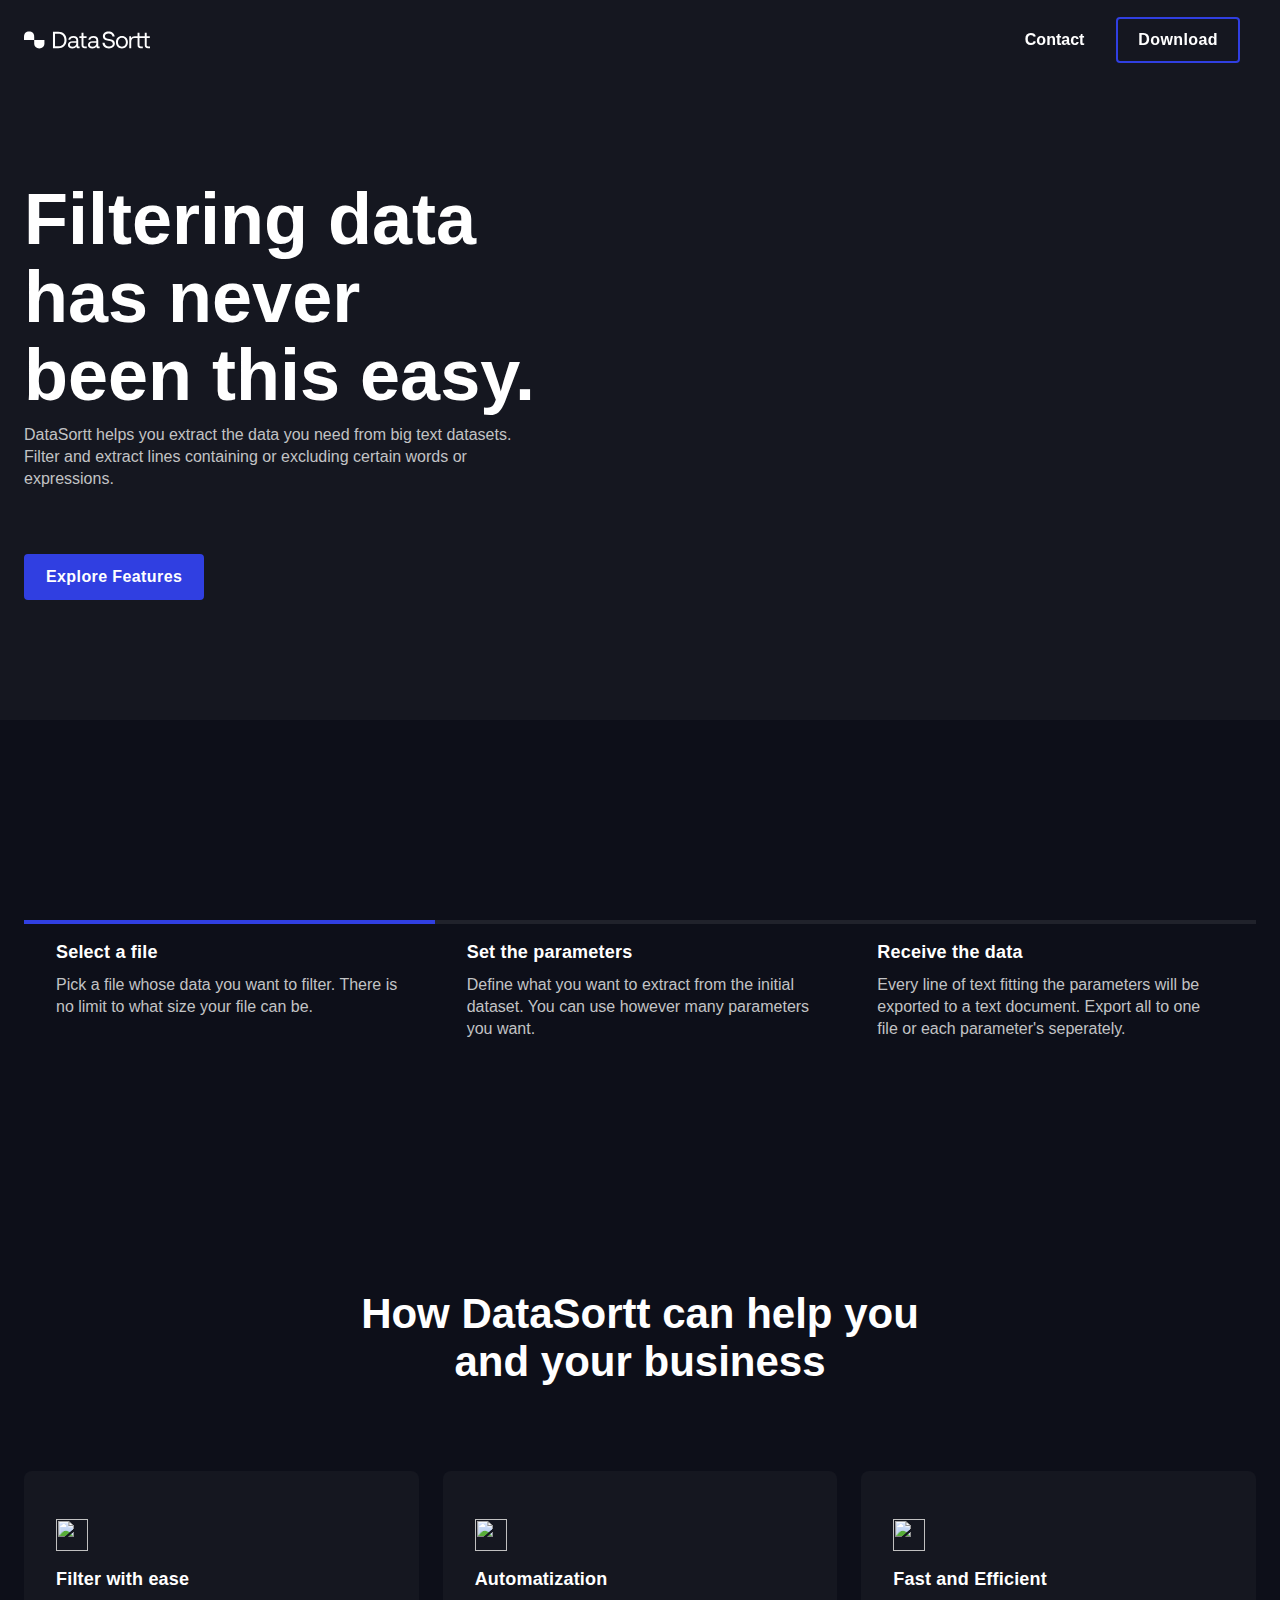
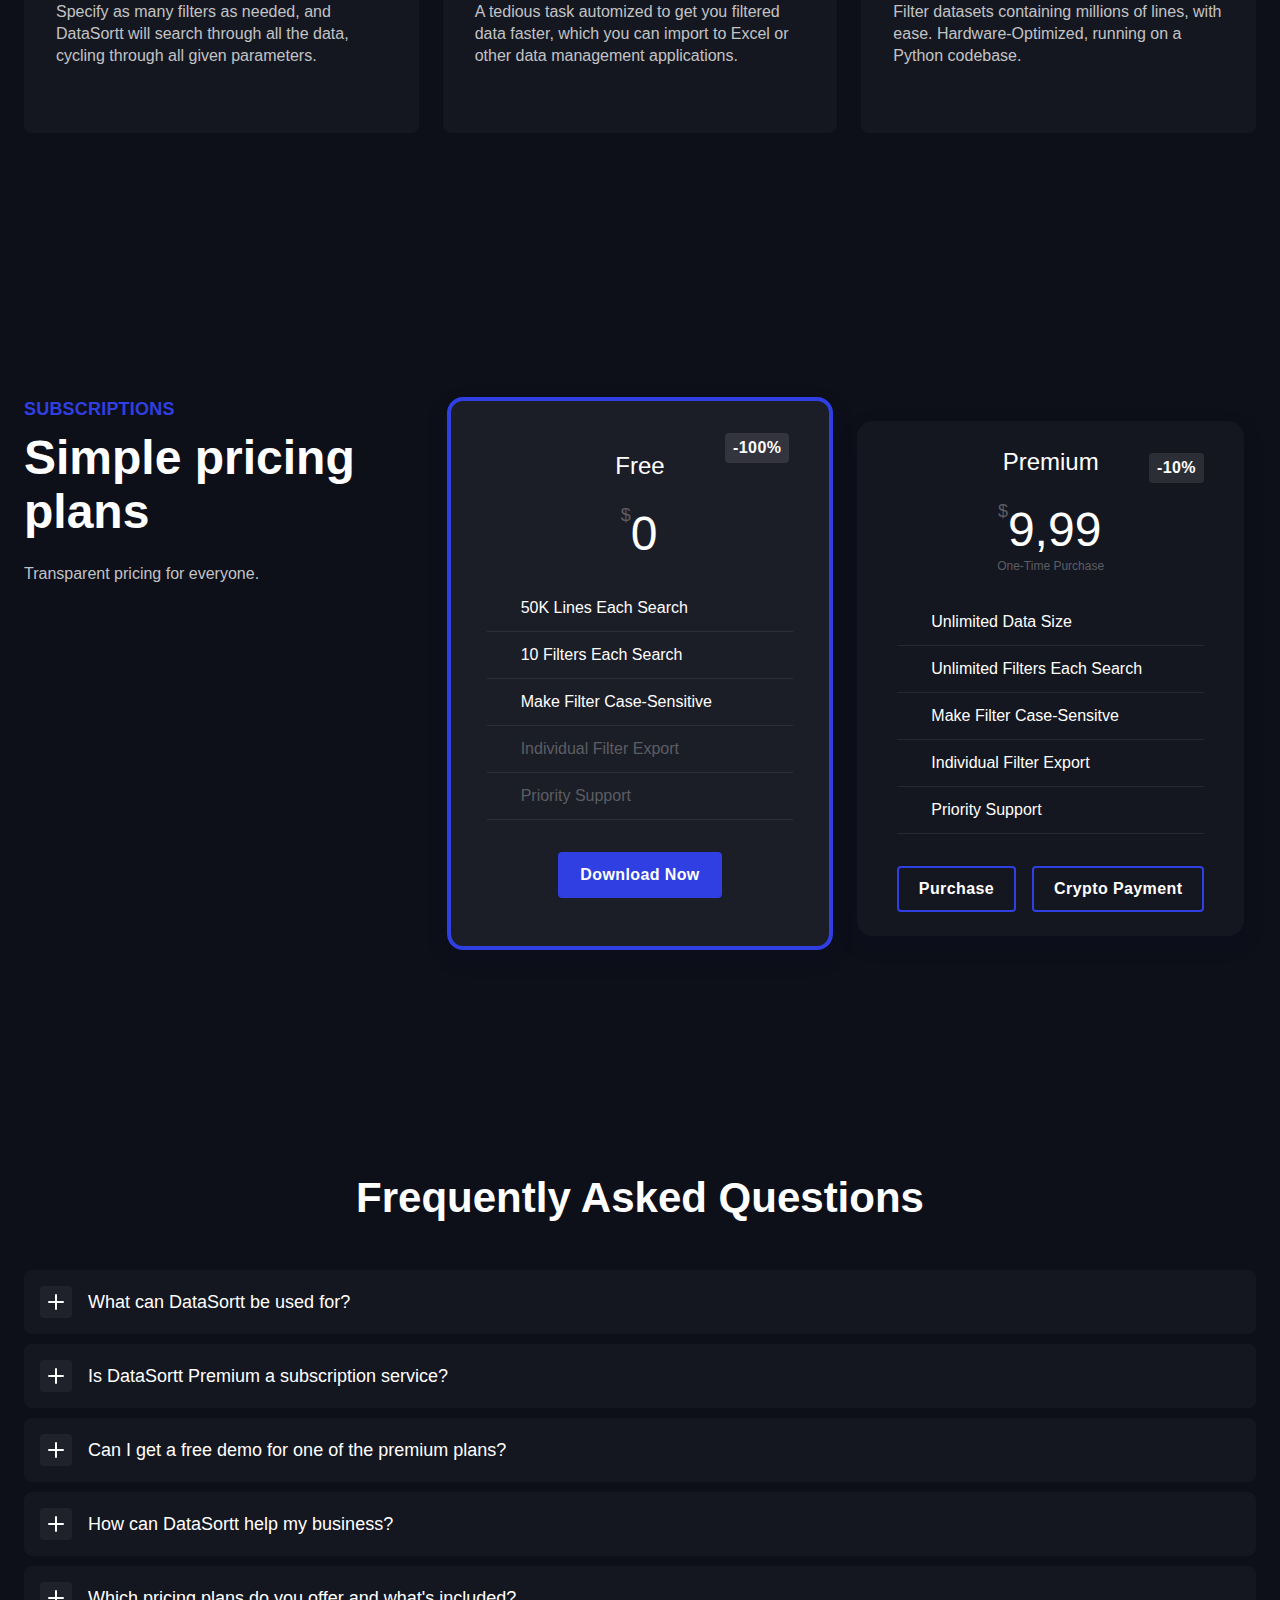
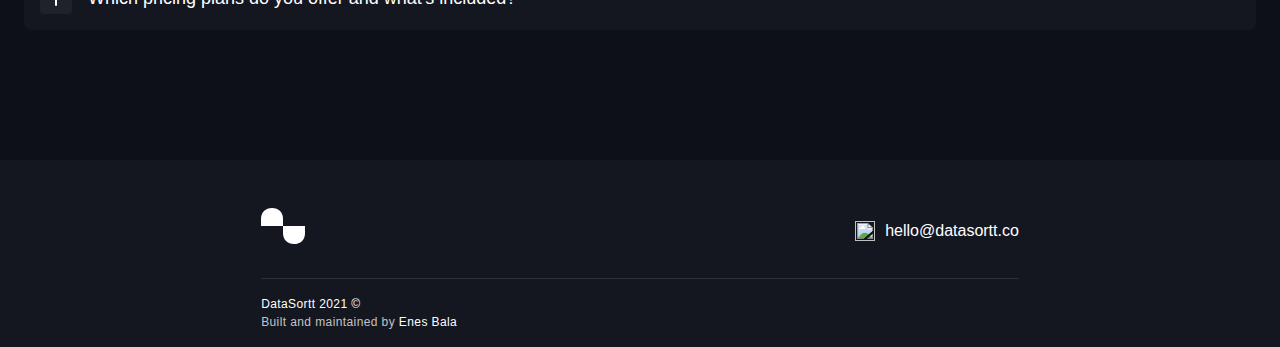
==== commit a2c03232: "Edit" ====
--- a/index.html
+++ b/index.html
@@ -98,7 +98,7 @@
                             </a>
                             <a data-w-tab="Tab 3" data-w-id="fa834638-ed27-55c7-991e-4afe6309667a" class="feature-tabs w-inline-block w-tab-link">
                                 <div class="feature-title">Receive the data</div>
-                                <p>Every line of text fitting the parameters will be exported to a text document. Export all to one file or each parameter gets it's own file.
+                                <p>Every line of text fitting the parameters will be exported to a text document. Export all to one file or each parameter's seperately.
                                 </p>
                             </a>
                         </div>
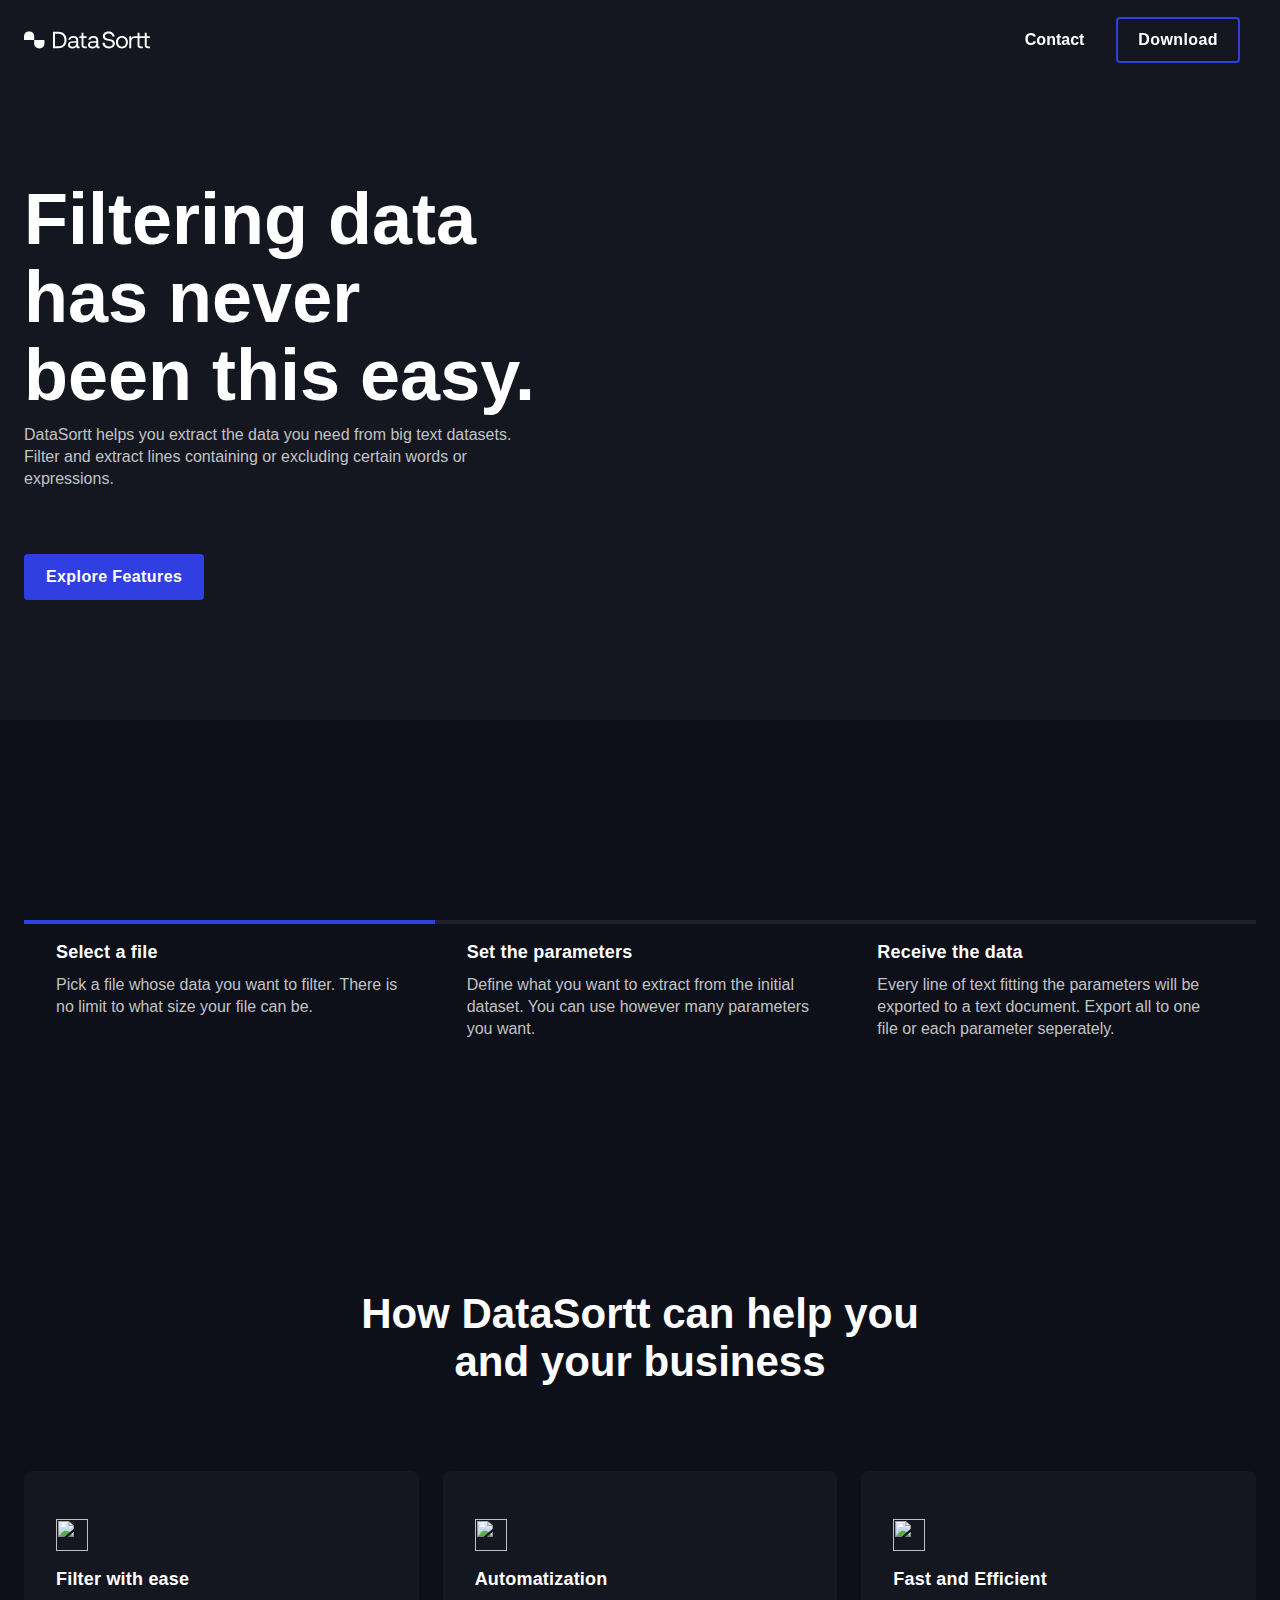
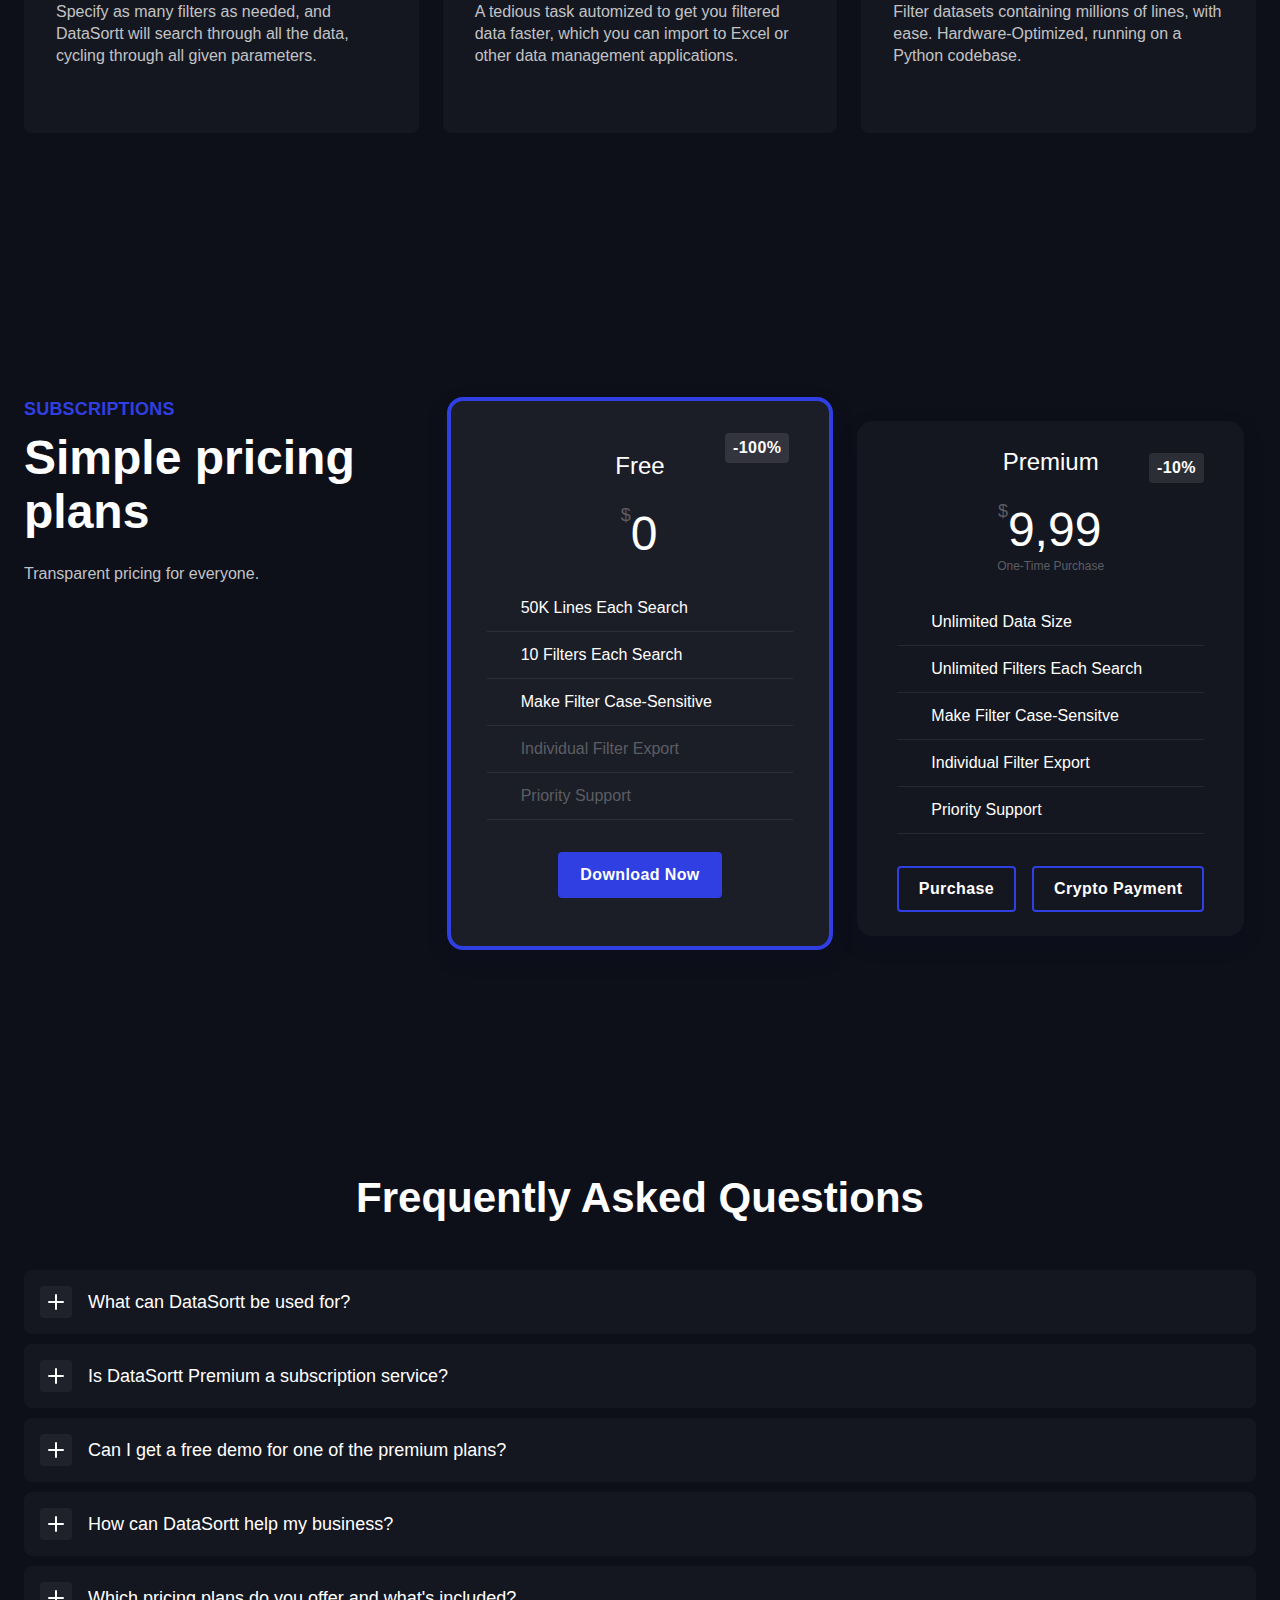
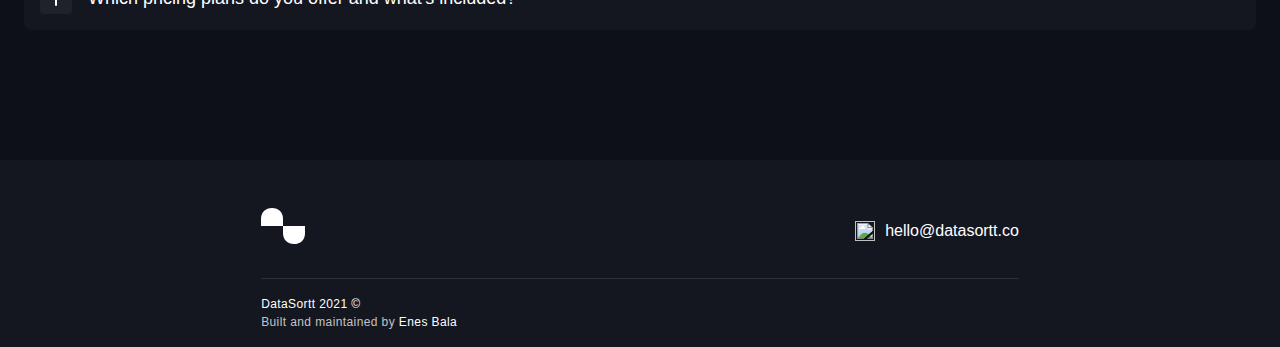
==== commit 7781acb2: "Fix" ====
--- a/index.html
+++ b/index.html
@@ -98,7 +98,7 @@
                             </a>
                             <a data-w-tab="Tab 3" data-w-id="fa834638-ed27-55c7-991e-4afe6309667a" class="feature-tabs w-inline-block w-tab-link">
                                 <div class="feature-title">Receive the data</div>
-                                <p>Every line of text fitting the parameters will be exported to a text document. Export all to one file or each parameter's seperately.
+                                <p>Every line of text fitting the parameters will be exported to a text document. Export all to one file or each parameter seperately.
                                 </p>
                             </a>
                         </div>
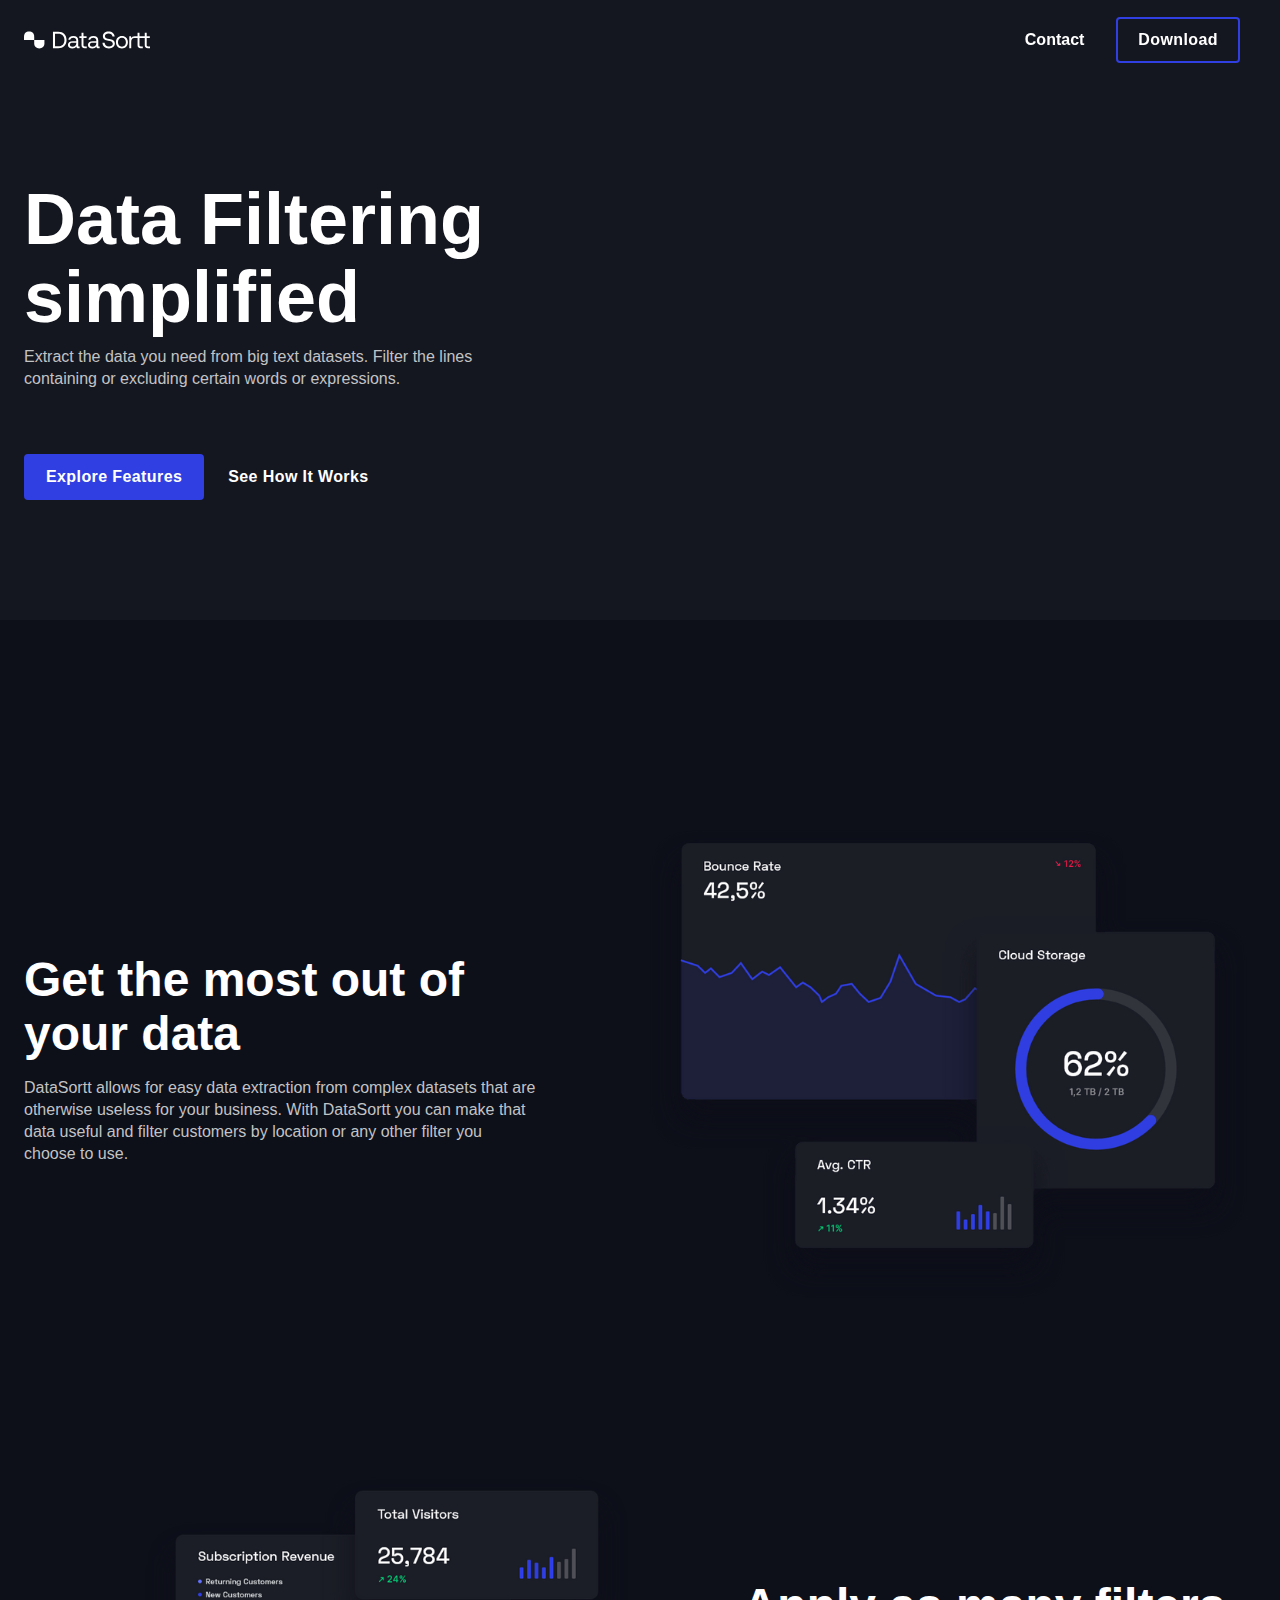
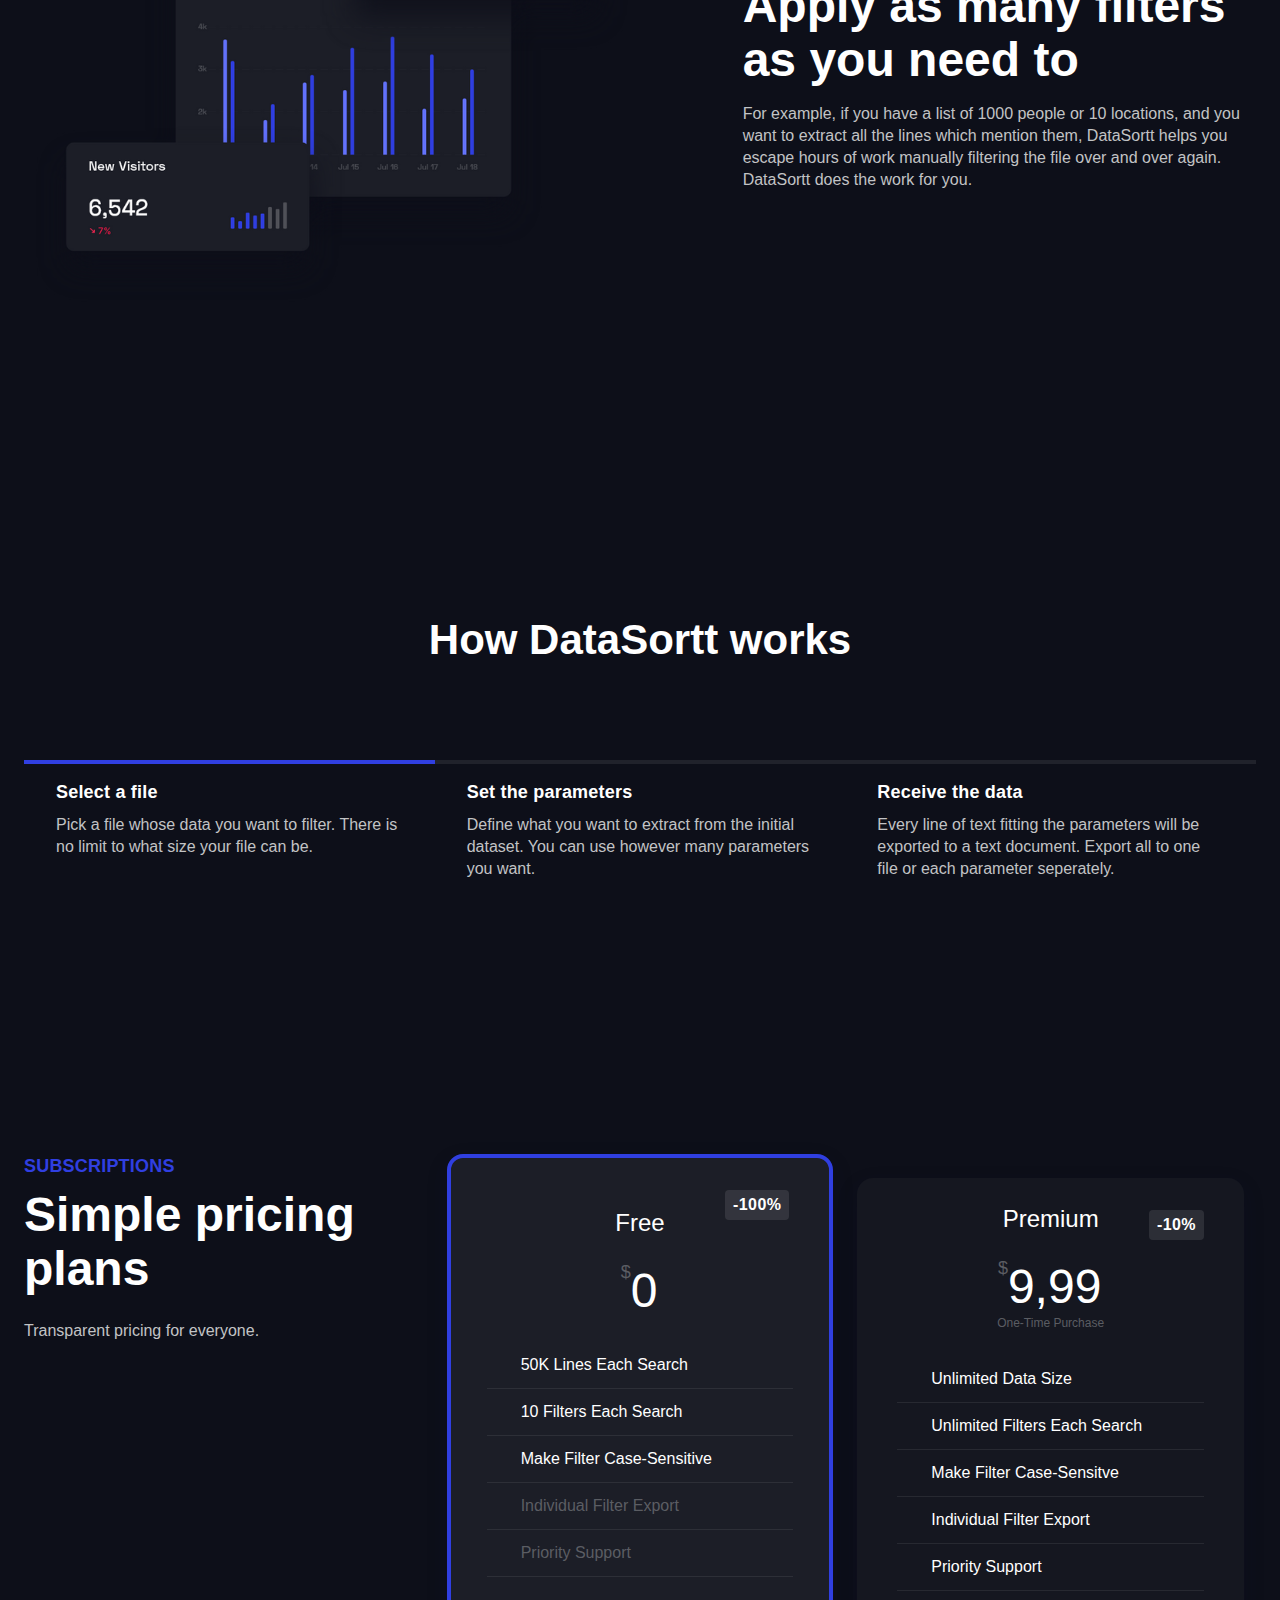
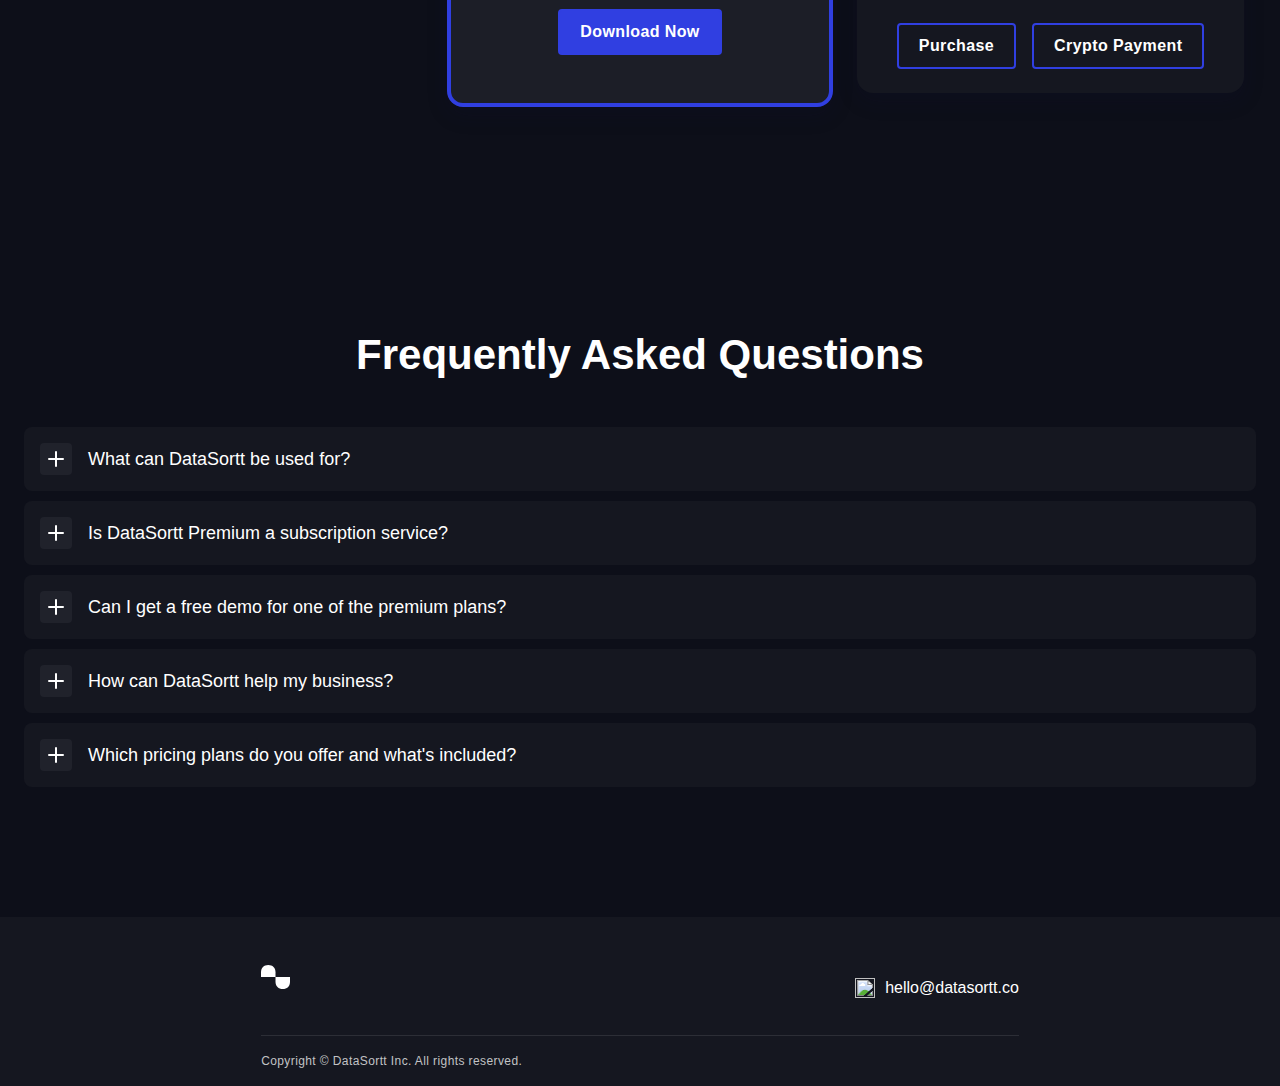
==== commit c807f1bb: "Update_V4" ====
--- a/index.html
+++ b/index.html
@@ -1,360 +1,361 @@
-<!DOCTYPE html>
-<!-- This site was created in Webflow. http://www.webflow.com --><!-- Last Published: Sun Apr 25 2021 19:47:47 GMT+0000 (Coordinated Universal Time) -->
-    <html data-wf-domain="softbit-template.webflow.io" data-wf-page="5f0ed0bfd8a52768687bf46f" data-wf-site="5f0763bf575ff70f2f96ccaa"> <head><meta charset="utf-8"/><title>SoftBit - Webflow HTML Website Template</title><meta content="Are you a SaaS Startup that offers great software, but still need a website to showcase it? Then this is the perfect UI kit for you. This template comes with everything you need to get started." name="description"/><meta content="SoftBit - Webflow HTML Website Template" property="og:title"/><meta content="Are you a SaaS Startup that offers great software, but still need a website to showcase it? Then this is the perfect UI kit for you. This template comes with everything you need to get started." property="og:description"/><meta content="SoftBit - Webflow HTML Website Template" property="twitter:title"/><meta content="Are you a SaaS Startup that offers great software, but still need a website to showcase it? Then this is the perfect UI kit for you. This template comes with everything you need to get started." property="twitter:description"/><meta property="og:type" content="website"/><meta content="summary_large_image" name="twitter:card"/><meta content="width=device-width, initial-scale=1" name="viewport"/><meta content="Webflow" name="generator"/><link href="css.css" rel="stylesheet" type="text/css"/><script src="https://ajax.googleapis.com/ajax/libs/webfont/1.6.26/webfont.js" type="text/javascript"></script>
-        <script type="text/javascript">
-            WebFont.load({
-                google: {
-                    families: ["Inter:regular,500,600,700"]
-                }
-            });
-        </script><!--[if lt IE 9]><script src="https://cdnjs.cloudflare.com/ajax/libs/html5shiv/3.7.3/html5shiv.min.js" type="text/javascript"></script><![endif]--><script type="text/javascript">
-            !function (o, c) {
-                var n = c.documentElement,
-                    t = " w-mod-";
-                n.className += t + "js",
-                ("ontouchstart" in o || o.DocumentTouch && c instanceof DocumentTouch) && (n.className += t + "touch")
-            }(window, document);
-        </script><link href="https://assets.website-files.com/5f0763bf575ff70f2f96ccaa/5f0f8ffcb70ac1103c568cfe_favicon-32x32.png" rel="shortcut icon" type="image/x-icon"/><link href="https://assets.website-files.com/5f0763bf575ff70f2f96ccaa/5f0f900337344f59f8812b1b_android-chrome-256x256.png" rel="apple-touch-icon"/></head>
-    <body>
-        <div data-collapse="medium" data-animation="over-right" data-duration="600" role="banner" class="transparent-nav w-nav">
-            <div class="container nav-flex">
-                <div class="brand-wrapper">
-                    <a href="/" class="brand w-nav-brand"><img src="images/logo_white.svg" alt="DataSortt Logo" class="logo" style="width: 70%"/></a>
-                </div>
-                <nav role="navigation" class="nav-menu w-nav-menu">
-                    <div class="nav-menu-content">
-                        <div class="nav-links-wrapper">
-                            <a href="contact.html" class="nav-link-wrap w-inline-block">
-                                <div>Contact</div>
-                            </a>
-                        </div>
-                        <div class="nav-btn-wrapper"> 
-                            <a href="#" class="close-overlay-button w-inline-block"><img src="https://assets.website-files.com/5f0763bf575ff70f2f96ccaa/5f077a6ea949dfb6a02f5bf6_arrow-right-white.svg" alt="" class="close-menu-icon"/></a>
-                            <a href="#Pricing" class="outlined-btn no-margin-top w-inline-block">
-                                <div>Download</div>
-                            </a>
-                        </div>
-                    </div>
-                </nav>
-                <div class="menu-button w-nav-button"><img src="https://assets.website-files.com/5f0763bf575ff70f2f96ccaa/5f078f8bddc8200bcacb1196_Menu%20Icon.svg" alt="" class="burger-icon"/></div>
-            </div>
-        </div>
-        <section data-w-id="45a455fe-87bc-b002-83ba-6de30092f249" class="hero-section grey relative wf-section">
-            <div class="crooked-section"><img src="https://assets.website-files.com/5f0763bf575ff70f2f96ccaa/5f10c975fde46d82a2382f78_Crooked%20Section.png" sizes="100vw" srcset="https://assets.website-files.com/5f0763bf575ff70f2f96ccaa/5f10c975fde46d82a2382f78_Crooked%20Section-p-500.png 500w, https://assets.website-files.com/5f0763bf575ff70f2f96ccaa/5f10c975fde46d82a2382f78_Crooked%20Section-p-800.png 800w, https://assets.website-files.com/5f0763bf575ff70f2f96ccaa/5f10c975fde46d82a2382f78_Crooked%20Section-p-1080.png 1080w, https://assets.website-files.com/5f0763bf575ff70f2f96ccaa/5f10c975fde46d82a2382f78_Crooked%20Section.png 1920w" alt="" class="crooked-section-img"/></div>
-            <div class="container hero-flex-horizontal">
-                <div data-w-id="45a455fe-87bc-b002-83ba-6de30092f24b" class="hero-left">
-                    <!-- <h1 class="hero-title">User analytics simplified</h1> -->
-                    <h1 class="hero-title">Filtering data has never been this easy.
-                    </h1>
-                    <p>DataSortt helps you extract the data you need from big text datasets. Filter and extract lines containing or excluding certain words or expressions.</p>
-                    <div class="hero-btn-container">
-                        <a href="#Features" class="filled-btn no-margin-top w-inline-block">
-                            <div>Explore Features</div>
-                        </a>    
-                        <!-- <a href="#" class="text-btn no-margin-top w-inline-block w-lightbox"><img src="https://assets.website-files.com/5f0763bf575ff70f2f96ccaa/5f0878c5cdda7be0958d764c_Video%20Icon.svg" alt="" class="text-btn-icon"/><div>See How it works</div>
-                            <script type="application/json" class="w-json">{
-                                    "items": [
-                                    {
-                                        "type": "video",
-                                        "originalUrl": "https://www.youtube.com/watch?v=6cc6M36Mzfg",
-                                        "url": "https://www.youtube.com/watch?v=6cc6M36Mzfg",
-                                        "html": "<iframe class="\"embedly-embed\"" src="\"//cdn.embedly.com/widgets/media.html?src=https%3A%2F%2Fwww.youtube.com%2Fembed%2F6cc6M36Mzfg%3Ffeature%3Doembed&display_name=YouTube&url=https%3A%2F%2Fwww.youtube.com%2Fwatch%3Fv%3D6cc6M36Mzfg&image=https%3A%2F%2Fi.ytimg.com%2Fvi%2F6cc6M36Mzfg%2Fhqdefault.jpg&key=96f1f04c5f4143bcb0f2e68c87d65feb&type=text%2Fhtml&schema=youtube\"" width="\"940\"" height="\"528\"" scrolling="\"no\"" title="\"YouTube embed\"" frameborder="\"0\"" allow="\"autoplay; fullscreen\"" allowfullscreen="\"true\""></iframe>",
-                                        "thumbnailUrl": "https://i.ytimg.com/vi/6cc6M36Mzfg/hqdefault.jpg",
-                                        "width": 940,
-                                        "height": 528
-                                    }
-                                    ]
-                                }</script>
-                        </a> -->
-                    </div>
-                </div>
-                <div data-w-id="45a455fe-87bc-b002-83ba-6de30092f258" class="hero-right"><img src="https://assets.website-files.com/5f0763bf575ff70f2f96ccaa/5f0f2e27c34db019423ac970_Features%20Hero%203.png" sizes="(max-width: 479px) 90vw, (max-width: 767px) 94vw, (max-width: 991px) 95vw, (max-width: 1279px) 48vw, 616px" srcset="https://assets.website-files.com/5f0763bf575ff70f2f96ccaa/5f0f2e27c34db019423ac970_Features%20Hero%203-p-500.png 500w, https://assets.website-files.com/5f0763bf575ff70f2f96ccaa/5f0f2e27c34db019423ac970_Features%20Hero%203-p-800.png 800w, https://assets.website-files.com/5f0763bf575ff70f2f96ccaa/5f0f2e27c34db019423ac970_Features%20Hero%203-p-1080.png 1080w, https://assets.website-files.com/5f0763bf575ff70f2f96ccaa/5f0f2e27c34db019423ac970_Features%20Hero%203-p-1600.png 1600w, https://assets.website-files.com/5f0763bf575ff70f2f96ccaa/5f0f2e27c34db019423ac970_Features%20Hero%203-p-2000.png 2000w, https://assets.website-files.com/5f0763bf575ff70f2f96ccaa/5f0f2e27c34db019423ac970_Features%20Hero%203-p-2600.png 2600w, https://assets.website-files.com/5f0763bf575ff70f2f96ccaa/5f0f2e27c34db019423ac970_Features%20Hero%203.png 2811w" alt=""/></div>
-            </div>
-        </section>
-            <section id="Features" class="section with-header">
-                <div class="container">
-                    <!-- <h2 class="section-title center">What DataSortt lets you&#x27;ll ever need</h2> -->
-                    <div data-duration-in="300" data-duration-out="100" data-w-id="fa834638-ed27-55c7-991e-4afe63096663" class="feature-tabs-wrapper w-tabs">
-                        <div class="w-tab-content">
-                            <div data-w-tab="Tab 1" class="tab-content w-tab-pane w--tab-active">
-                                <div class="tab-flex"><img src="https://assets.website-files.com/5f0763bf575ff70f2f96ccaa/5f0e221dd7329ca0dd46c838_Surface%20Pro%20Mockup%20-%20Side.jpg" sizes="(max-width: 479px) 90vw, (max-width: 767px) 94vw, (max-width: 991px) 63vw, (max-width: 1279px) 64vw, 821.3303833007812px" srcset="https://assets.website-files.com/5f0763bf575ff70f2f96ccaa/5f0e221dd7329ca0dd46c838_Surface%20Pro%20Mockup%20-%20Side-p-800.jpeg 800w, https://assets.website-files.com/5f0763bf575ff70f2f96ccaa/5f0e221dd7329ca0dd46c838_Surface%20Pro%20Mockup%20-%20Side-p-1080.jpeg 1080w, https://assets.website-files.com/5f0763bf575ff70f2f96ccaa/5f0e221dd7329ca0dd46c838_Surface%20Pro%20Mockup%20-%20Side-p-1600.jpeg 1600w, https://assets.website-files.com/5f0763bf575ff70f2f96ccaa/5f0e221dd7329ca0dd46c838_Surface%20Pro%20Mockup%20-%20Side.jpg 1920w" alt="" class="tab-image"/></div>
-                            </div>
-                            <div data-w-tab="Tab 2" class="tab-content w-tab-pane">
-                                <div class="tab-flex"><img src="https://assets.website-files.com/5f0763bf575ff70f2f96ccaa/5f0e221e541c3778663a119c_Surface%20Pro%20Mockup%20-%20Front.jpg" sizes="(max-width: 479px) 90vw, (max-width: 767px) 94vw, (max-width: 991px) 63vw, (max-width: 1279px) 64vw, 821.3303833007812px" srcset="https://assets.website-files.com/5f0763bf575ff70f2f96ccaa/5f0e221e541c3778663a119c_Surface%20Pro%20Mockup%20-%20Front-p-800.jpeg 800w, https://assets.website-files.com/5f0763bf575ff70f2f96ccaa/5f0e221e541c3778663a119c_Surface%20Pro%20Mockup%20-%20Front-p-1600.jpeg 1600w, https://assets.website-files.com/5f0763bf575ff70f2f96ccaa/5f0e221e541c3778663a119c_Surface%20Pro%20Mockup%20-%20Front.jpg 1920w" alt="" class="tab-image"/></div>
-                            </div>
-                            <div data-w-tab="Tab 3" class="tab-content w-tab-pane">
-                                <div class="tab-flex"><img src="https://assets.website-files.com/5f0763bf575ff70f2f96ccaa/5f0e221e423a6a0e7c2caab5_Surface%20Pro%20Mockup%20-%20Side%20knob.jpg" sizes="(max-width: 479px) 90vw, (max-width: 767px) 94vw, (max-width: 991px) 63vw, (max-width: 1279px) 64vw, 821.3303833007812px" srcset="https://assets.website-files.com/5f0763bf575ff70f2f96ccaa/5f0e221e423a6a0e7c2caab5_Surface%20Pro%20Mockup%20-%20Side%20knob-p-500.jpeg 500w, https://assets.website-files.com/5f0763bf575ff70f2f96ccaa/5f0e221e423a6a0e7c2caab5_Surface%20Pro%20Mockup%20-%20Side%20knob-p-800.jpeg 800w, https://assets.website-files.com/5f0763bf575ff70f2f96ccaa/5f0e221e423a6a0e7c2caab5_Surface%20Pro%20Mockup%20-%20Side%20knob-p-1080.jpeg 1080w, https://assets.website-files.com/5f0763bf575ff70f2f96ccaa/5f0e221e423a6a0e7c2caab5_Surface%20Pro%20Mockup%20-%20Side%20knob.jpg 1920w" alt="" class="tab-image"/></div>
-                            </div>
-                        </div>
-                        <div class="feature-nav-tabs-wrapper w-tab-menu">
-                            <a data-w-tab="Tab 1" data-w-id="fa834638-ed27-55c7-991e-4afe6309666f" class="feature-tabs w-inline-block w-tab-link w--current">
-                                <div class="tab-progress-bar"></div>
-                                <div class="feature-title">Select a file</div>
-                                <p>Pick a file whose data you want to filter. There is no limit to what size your file can be.</p>
-                            </a>
-                            <a data-w-tab="Tab 2" data-w-id="fa834638-ed27-55c7-991e-4afe63096675" class="feature-tabs w-inline-block w-tab-link">
-                                <div class="feature-title">Set the parameters</div>
-                                <p>Define what you want to extract from the initial dataset. You can use however many parameters you want.</p>
-                            </a>
-                            <a data-w-tab="Tab 3" data-w-id="fa834638-ed27-55c7-991e-4afe6309667a" class="feature-tabs w-inline-block w-tab-link">
-                                <div class="feature-title">Receive the data</div>
-                                <p>Every line of text fitting the parameters will be exported to a text document. Export all to one file or each parameter seperately.
-                                </p>
-                            </a>
-                        </div>
-                    </div>
-                </div>
-            </section>
-        <!-- <section class="section medium wf-section">
-            <div class="container">
-                <div class="metrics">
-                    <div class="metric-row horizontal">
-                        <div class="metric-block">
-                            <div class="metric-icon-block"><img src="https://assets.website-files.com/5f0763bf575ff70f2f96ccaa/5f08b4ae8bf3794fc0b5fc08_cursor-white.svg" alt="" class="metric-icon offset"/></div>
-                            <div class="metrics-title">98%</div>
-                            <div class="metrics-text"></div>
-                        </div>
-                        <div class="metric-block">
-                            <div class="metric-icon-block"><img src="https://assets.website-files.com/5f0763bf575ff70f2f96ccaa/5f08b4ae71f6b13325321a17_download-white.svg" alt="" class="metric-icon"/></div>
-                            <div class="metrics-title">+25K</div>
-                            <div class="metrics-text">Downloads</div>
-                        </div>
-                    </div>
-                    <div class="metric-row horizontal">
-                        <div class="metric-block">
-                            <div class="metric-icon-block"><img src="https://assets.website-files.com/5f0763bf575ff70f2f96ccaa/5f08b4ae7eb4af3e47de3cca_code-alt-white.svg" alt="" class="metric-icon"/></div>
-                            <div class="metrics-title">197</div>
-                            <div class="metrics-text">Hours Coded</div>
-                        </div>
-                        <div class="metric-block">
-                            <div class="metric-icon-block"><img src="https://assets.website-files.com/5f0763bf575ff70f2f96ccaa/5f08b4ae451af71f65b71904_swap-horizontal-white.svg" alt="" class="metric-icon"/></div>
-                            <div class="metrics-title">2.8x</div>
-                            <div class="metrics-text">More Traffic</div>
-                        </div>
-                    </div>
-                </div>
-            </div>
-        </section> -->
-        <section id="Use-cases" class="section with-header wf-section">
-            <div class="container">
-                <h2 class="section-title center" style="padding-bottom:3%;">How DataSortt can help you and your business</h2>
-                    <div class="features-grid">
-                        <div class="feature-block"><img src="https://assets.website-files.com/5f0763bf575ff70f2f96ccaa/5f0884ca0b9da2420aaa2ed4_code-alt.svg" alt="" class="feature-icon"/><div class="feature-title">Filter with ease</div>
-                        <p>Specify as many filters as needed, and DataSortt will search through all the data, cycling through all given parameters.</p>
-                    </div>
-                    <div class="feature-block"><img src="https://assets.website-files.com/5f0763bf575ff70f2f96ccaa/5f08859e923ffe5d04119a56_controls.svg" alt="" class="feature-icon"/><div class="feature-title">Automatization</div>
-                        <p>A tedious task automized to get you filtered data faster, which you can import to Excel or other data management applications.</p>
-                    </div>
-                    <div class="feature-block"><img src="https://assets.website-files.com/5f0763bf575ff70f2f96ccaa/5f0884c92f28246aa09a1eeb_bolt.svg" alt="" class="feature-icon"/><div class="feature-title">Fast and Efficient</div>
-                        <p>Filter datasets containing millions of lines, with ease. Hardware-Optimized, running on a Python codebase.</p>
-                    </div>
-                </div>
-            </div>
-        </section>
-        
-        <section id="Pricing" class="section">
-            <div class="container">
-                <div class="pricing-v2-flex">
-                    <div class="one-third-div">
-                        <div class="subheading">Subscriptions</div>
-                        <h2 class="section-title in-one-third-div">Simple pricing plans</h2>
-                        <p>Transparent pricing for everyone.</p>
-                    </div>
-                    <div class="pricing-wrapper-v2">
-                        <div class="pricing-columns annually w-row">
-                            <div class="pricing-card-wrapper w-col w-col-6">
-                                <div class="pricing-card middle">
-                                    <!-- <div class="pricing-label">Popular</div> -->
-                                    <div class="pricing-card-header">
-                                        <div class="pricing-title">Free</div>
-                                        <div class="pricing-card-price-block">
-                                            <div class="pricing-currency">$</div>
-                                            <div class="pricing-price">0</div>
-                                        </div>
-                                        <div class="pricing-discount-label in-popular">-100%</div>
-                                    </div>
-                                    <div class="pricing-card-content middle">
-                                        <div class="pricing-card-row">
-                                            <div class="pricing-icon"></div>
-                                            <div class="pricing-row-text">50K Lines each Search</div>
-                                        </div>
-                                        <div class="pricing-card-row">
-                                            <div class="pricing-icon"></div>
-                                            <div class="pricing-row-text">10 Filters each Search</div>
-                                        </div>
-                                        <div class="pricing-card-row">
-                                            <div class="pricing-icon"></div>
-                                            <div class="pricing-row-text">Make Filter Case-Sensitive</div>
-                                        </div>
-                                        <div class="pricing-card-row">
-                                            <div class="pricing-icon not-included"></div>
-                                            <div class="pricing-row-text muted">Individual Filter Export<br/></div>
-                                        </div>
-                                        <div class="pricing-card-row">
-                                            <div class="pricing-icon not-included"></div>
-                                            <div class="pricing-row-text muted">Priority support</div>
-                                        </div>
-                                        <div class="pricing-card-btn-container">
-                                            <a href="datasortt.zip" class="filled-btn no-margin-top no-margin-right w-button">Download Now</a>
-                                        </div>
-                                    </div>
-                                </div>
-                            </div>
-                            <div class="pricing-card-wrapper w-col w-col-6">
-                                <div class="pricing-card">
-                                    <div class="pricing-card-header">
-                                        <div class="pricing-title">Premium</div>
-                                        <div class="pricing-card-price-block">
-                                            <div class="pricing-currency">$</div>
-                                            <div class="pricing-price">9,99</div>
-                                        </div>
-                                        <div class="pricing-small-text">One-Time Purchase</div>
-                                        <div class="pricing-discount-label">-10%</div>
-                                    </div>
-                                    <div class="pricing-card-content">
-                                        <div class="pricing-card-row">
-                                            <div class="pricing-icon"></div>
-                                            <div class="pricing-row-text">Unlimited Data Size</div>
-                                        </div>
-                                        <div class="pricing-card-row">
-                                            <div class="pricing-icon"></div>
-                                            <div class="pricing-row-text">Unlimited Filters each Search</div>
-                                        </div>
-                                        <div class="pricing-card-row">
-                                            <div class="pricing-icon"></div>
-                                            <div class="pricing-row-text">Make Filter Case-Sensitve</div>
-                                        </div>
-                                        <div class="pricing-card-row">
-                                            <div class="pricing-icon"></div>
-                                            <div class="pricing-row-text">Individual Filter Export<br/></div>
-                                        </div>
-                                        <div class="pricing-card-row">
-                                            <div class="pricing-icon"></div>
-                                            <div class="pricing-row-text">Priority support</div>
-                                        </div>
-                                        <div class="pricing-card-btn-container">
-                                            <a href="#" class="outlined-btn no-margin-top w-button">Purchase</a>
-                                            <a href="https://commerce.coinbase.com/checkout/744a4902-95ef-4261-9b94-c3cc13874fe6" target="_blank" class="outlined-btn no-margin-top no-margin-right w-button">Crypto Payment</a>
-                                        </div>
-                                        
-                                    </div>
-                                </div>
-                            </div>
-                        </div>
-                    </div>
-                </div>
-            </div>
-        </section>
-        <section class="section with-header wf-section">
-            <div class="container">
-                <div class="faq-full-width-wrapper">
-                    <h2 class="section-title center">Frequently Asked Questions</h2>
-                    <div class="faq-wrapper full-width">
-                        <div data-hover="false" data-delay="300" class="faq-dropdown w-dropdown">
-                            <div class="faq-dropdown-toggle full-width w-dropdown-toggle">
-                                <div class="faq-icon-block">
-                                    <div class="faq-icon-line"></div>
-                                    <div class="faq-icon-line rotate"></div>
-                                </div>
-                                <div class="faq-title large">What can DataSortt be used for?</div>
-                            </div>
-                            <nav class="faq-dropdown-list w-dropdown-list">
-                                <p class="faq-paragraph">For example, if you have a list of 1000 people or 10 locations, and you want to extract all the lines which mention them, DataSortt helps you escape hours of work manually filtering the file over and over again. It helps you automize a tedious task and get a file which you can easily import into Excel or other data management applications.</p>
-                            </nav>
-                        </div>
-                        <div data-hover="false" data-delay="300" class="faq-dropdown w-dropdown">
-                            <div class="faq-dropdown-toggle full-width w-dropdown-toggle">
-                                <div class="faq-icon-block">
-                                    <div class="faq-icon-line"></div>
-                                    <div class="faq-icon-line rotate"></div>
-                                </div>
-                                <div class="faq-title large">Is DataSortt Premium a subscription service?</div>
-                            </div>
-                            <nav class="faq-dropdown-list w-dropdown-list">
-                                <p class="faq-paragraph">No, DataSortt Premium is a One-Time Purchase and you are free to use it as long as you need it. No recurring fees and subscriptions.</p>
-                            </nav>
-                        </div>
-                        <div data-hover="false" data-delay="300" class="faq-dropdown w-dropdown">
-                            <div class="faq-dropdown-toggle full-width w-dropdown-toggle">
-                                <div class="faq-icon-block">
-                                    <div class="faq-icon-line"></div>
-                                    <div class="faq-icon-line rotate"></div>
-                                </div>
-                                <div class="faq-title large">Can I get a free demo for one of the premium plans?</div>
-                            </div>
-                            <nav class="faq-dropdown-list w-dropdown-list">
-                                <p class="faq-paragraph">The free version serves as a demo of the premium DataSortt application package. If you want to access the rest of the Premium functionalities, you can get them with a One-Time Purchase.</p>
-                            </nav>
-                        </div>
-                        <div data-hover="false" data-delay="300" class="faq-dropdown w-dropdown">
-                            <div class="faq-dropdown-toggle full-width w-dropdown-toggle">
-                                <div class="faq-icon-block">
-                                    <div class="faq-icon-line"></div>
-                                    <div class="faq-icon-line rotate"></div>
-                                </div>
-                                <div class="faq-title large">How can DataSortt help my business?</div>
-                            </div>
-                            <nav class="faq-dropdown-list w-dropdown-list">
-                                <p class="faq-paragraph">DataSortt allows for easy data extraction from complex datasets that are otherwise useless for your business. With DataSortt you can make that data useful and filter customers by location or whatever filter you choose to use.</p>
-                            </nav>
-                        </div>
-                        <div data-hover="false" data-delay="300" class="faq-dropdown w-dropdown">
-                            <div class="faq-dropdown-toggle full-width w-dropdown-toggle">
-                                <div class="faq-icon-block">
-                                    <div class="faq-icon-line"></div>
-                                    <div class="faq-icon-line rotate"></div>
-                                </div>
-                                <div class="faq-title large">Which pricing plans do you offer and what&#x27;s included?</div>
-                            </div>
-                            <nav class="faq-dropdown-list w-dropdown-list">
-                                <p class="faq-paragraph">DataSortt has a Free Plan and a Premium Plan. The latter being a One-Time Purchase which removes all the limitations of the free plan.</p>
-                            </nav>
-                        </div>
-                    </div>
-                </div>
-            </div>
-        </section>
-        <!-- <div class="cookie-bar">
-            <div class="cookie-text">We use cookies to give you the best experience possible. By continuing browsing our website, you agree with our
-                <a href="/legal" target="_blank" class="cookie-link">Privacy Policy</a>
-            </div>
-            <a href="#" class="filled-btn no-margin-top no-margin-right close-cookie-bar w-button">Got it</a>
-        </div> -->
-        
-        <div class="footer">
-            <div class="footer-flex">
-                <div class="footer-top-block">
-                    <div class="footer-grid">
-                        <div class="footer-grid-block">
-                            <a href="/" class="brand margin-bottom w-inline-block"><img src="images/icon_white.svg" alt="DataSortt Logo in Footer" class="logo in-footer"/></a>
-                            <p class="footer-text"></p>
-                        </div>
-                        <div class="footer-grid-block">
-                        </div>
-                        <div class="footer-grid-block">
-                        </div>
-                        <div class="footer-grid-block">
-                            <div class="footer-address-block"><img src="https://assets.website-files.com/5f0763bf575ff70f2f96ccaa/5f0efaf7bfc9742306eff8c5_envelope-white.svg" alt="" class="footer-address-icon"/><a href="mailto:hello@datasortt.co" target="_blank" class="footer-address-text">hello@datasortt.co</a>
-                            </div>
-                        </div>
-                    </div>
-                </div>
-                <div class="footer-bottom-block">
-                    <div class="copyright-block">
-                        <div class="copyright-text white">DataSortt 2021 &copy</div>
-                        <div class="copyright-text">Built and maintained by
-                            <a href="https://enesbala.com" target="_blank" class="copyright-link">Enes Bala</a>
-                        </div>
-                    </div>
-                </div>
-            </div>
-        </div>
-        <script src="https://d3e54v103j8qbb.cloudfront.net/js/jquery-3.5.1.min.dc5e7f18c8.js?site=5f0763bf575ff70f2f96ccaa" type="text/javascript" integrity="sha256-9/aliU8dGd2tb6OSsuzixeV4y/faTqgFtohetphbbj0=" crossorigin="anonymous"></script>
-        <script src="https://assets.website-files.com/5f0763bf575ff70f2f96ccaa/js/webflow.00d1da741.js" type="text/javascript"></script><!--[if lte IE 9]><script src="//cdnjs.cloudflare.com/ajax/libs/placeholders/3.0.2/placeholders.min.js"></script><![endif]--></body>
-		<script src="https://d3e54v103j8qbb.cloudfront.net/js/jquery-3.4.1.min.220afd743d.js?site=5defcc029f7f67880aee42f2 " type="text/javascript " integrity="sha256-CSXorXvZcTkaix6Yvo6HppcZGetbYMGWSFlBw8HfCJo=" crossorigin=" anonymous "></script>
-    <script>
-        $(document).ready(function() {
-            $(".w-webflow-badge ").removeClass("w-webflow-badge ").empty();
-        });
-    </script>
-</html>
+<!DOCTYPE html>
+<!-- This site was created in Webflow. http://www.webflow.com --><!-- Last Published: Sun Apr 25 2021 19:47:47 GMT+0000 (Coordinated Universal Time) -->
+    <html data-wf-domain="softbit-template.webflow.io" data-wf-page="5f0ed0bfd8a52768687bf46f" data-wf-site="5f0763bf575ff70f2f96ccaa"> <head><meta charset="utf-8"/><title>DataSortt</title><meta content="Are you a SaaS Startup that offers great software, but still need a website to showcase it? Then this is the perfect UI kit for you. This template comes with everything you need to get started." name="description"/><meta content="SoftBit - Webflow HTML Website Template" property="og:title"/><meta content="Are you a SaaS Startup that offers great software, but still need a website to showcase it? Then this is the perfect UI kit for you. This template comes with everything you need to get started." property="og:description"/><meta content="SoftBit - Webflow HTML Website Template" property="twitter:title"/><meta content="Are you a SaaS Startup that offers great software, but still need a website to showcase it? Then this is the perfect UI kit for you. This template comes with everything you need to get started." property="twitter:description"/><meta property="og:type" content="website"/><meta content="summary_large_image" name="twitter:card"/><meta content="width=device-width, initial-scale=1" name="viewport"/><meta content="Webflow" name="generator"/><link href="5f0763bf575ff70f2f96ccaa/css/softbit-template.webflow.ded39036b.css" rel="stylesheet" type="text/css"/><script src="https://ajax.googleapis.com/ajax/libs/webfont/1.6.26/webfont.js" type="text/javascript"></script>
+        <script type="text/javascript">
+            WebFont.load({
+                google: {
+                    families: ["Inter:regular,500,600,700"]
+                }   
+            });
+        </script><!--[if lt IE 9]><script src="https://cdnjs.cloudflare.com/ajax/libs/html5shiv/3.7.3/html5shiv.min.js" type="text/javascript"></script><![endif]--><script type="text/javascript">
+            !function (o, c) {
+                var n = c.documentElement,
+                    t = " w-mod-";
+                n.className += t + "js",
+                ("ontouchstart" in o || o.DocumentTouch && c instanceof DocumentTouch) && (n.className += t + "touch")
+            }(window, document);
+        </script><link href="https://assets.website-files.com/5f0763bf575ff70f2f96ccaa/5f0f8ffcb70ac1103c568cfe_favicon-32x32.png" rel="shortcut icon" type="image/x-icon"/><link href="https://assets.website-files.com/5f0763bf575ff70f2f96ccaa/5f0f900337344f59f8812b1b_android-chrome-256x256.png" rel="apple-touch-icon"/></head>
+    <body>
+        <div data-collapse="medium" data-animation="over-right" data-duration="600" role="banner" class="transparent-nav w-nav">
+            <div class="container nav-flex">
+                <div class="brand-wrapper">
+                    <a href="/" class="brand w-nav-brand"><img src="images/logo_white.svg" alt="DataSortt Logo" class="logo" style="width: 70%"/></a>
+                </div>
+                <nav role="navigation" class="nav-menu w-nav-menu">
+                    <div class="nav-menu-content">
+                        <div class="nav-links-wrapper">
+                            <a href="contact.html" class="nav-link-wrap w-inline-block">
+                                <div>Contact</div>
+                            </a>
+                        </div>
+                        <div class="nav-btn-wrapper"> 
+                            <a href="#" class="close-overlay-button w-inline-block"><img src="https://assets.website-files.com/5f0763bf575ff70f2f96ccaa/5f077a6ea949dfb6a02f5bf6_arrow-right-white.svg" alt="" class="close-menu-icon"/></a>
+                            <a href="#Pricing" class="outlined-btn no-margin-top w-inline-block">
+                                <div>Download</div>
+                            </a>
+                        </div>
+                    </div>
+                </nav>
+                <div class="menu-button w-nav-button"><img src="https://assets.website-files.com/5f0763bf575ff70f2f96ccaa/5f078f8bddc8200bcacb1196_Menu%20Icon.svg" alt="" class="burger-icon"/></div>
+            </div>
+        </div>
+        <section data-w-id="45a455fe-87bc-b002-83ba-6de30092f249" class="hero-section grey relative wf-section">
+            <div class="crooked-section"><img src="https://assets.website-files.com/5f0763bf575ff70f2f96ccaa/5f10c975fde46d82a2382f78_Crooked%20Section.png" sizes="100vw" srcset="https://assets.website-files.com/5f0763bf575ff70f2f96ccaa/5f10c975fde46d82a2382f78_Crooked%20Section-p-500.png 500w, https://assets.website-files.com/5f0763bf575ff70f2f96ccaa/5f10c975fde46d82a2382f78_Crooked%20Section-p-800.png 800w, https://assets.website-files.com/5f0763bf575ff70f2f96ccaa/5f10c975fde46d82a2382f78_Crooked%20Section-p-1080.png 1080w, https://assets.website-files.com/5f0763bf575ff70f2f96ccaa/5f10c975fde46d82a2382f78_Crooked%20Section.png 1920w" alt="" class="crooked-section-img"/></div>
+            <div class="container hero-flex-horizontal">
+                <div data-w-id="45a455fe-87bc-b002-83ba-6de30092f24b" class="hero-left">
+                    <h1 class="hero-title">Data Filtering simplified
+                    </h1>
+                    <p>Extract the data you need from big text datasets. Filter the lines containing or excluding certain words or expressions.</p>
+                    <div class="hero-btn-container">
+                        <a href="#Features" class="filled-btn no-margin-top w-inline-block">
+                            <div>Explore Features</div>
+                        </a>    
+                        <a href="YOUTUBE-VIDEO-URL" target="_blank" class="text-btn no-margin-top w-inline-block"><img src="https://assets.website-files.com/5f0763bf575ff70f2f96ccaa/5f0878c5cdda7be0958d764c_Video%20Icon.svg" alt="" class="text-btn-icon"/><div>See How it works</div>
+                        </a>
+                    </div>
+                </div>
+                <div data-w-id="45a455fe-87bc-b002-83ba-6de30092f258" class="hero-right"><img src="https://assets.website-files.com/5f0763bf575ff70f2f96ccaa/5f0f2e27c34db019423ac970_Features%20Hero%203.png" sizes="(max-width: 479px) 90vw, (max-width: 767px) 94vw, (max-width: 991px) 95vw, (max-width: 1279px) 48vw, 616px" srcset="https://assets.website-files.com/5f0763bf575ff70f2f96ccaa/5f0f2e27c34db019423ac970_Features%20Hero%203-p-500.png 500w, https://assets.website-files.com/5f0763bf575ff70f2f96ccaa/5f0f2e27c34db019423ac970_Features%20Hero%203-p-800.png 800w, https://assets.website-files.com/5f0763bf575ff70f2f96ccaa/5f0f2e27c34db019423ac970_Features%20Hero%203-p-1080.png 1080w, https://assets.website-files.com/5f0763bf575ff70f2f96ccaa/5f0f2e27c34db019423ac970_Features%20Hero%203-p-1600.png 1600w, https://assets.website-files.com/5f0763bf575ff70f2f96ccaa/5f0f2e27c34db019423ac970_Features%20Hero%203-p-2000.png 2000w, https://assets.website-files.com/5f0763bf575ff70f2f96ccaa/5f0f2e27c34db019423ac970_Features%20Hero%203-p-2600.png 2600w, https://assets.website-files.com/5f0763bf575ff70f2f96ccaa/5f0f2e27c34db019423ac970_Features%20Hero%203.png 2811w" alt=""/></div>
+            </div>
+        </section>
+        <section id="Features" class="section wf-section">
+            <div class="container">
+                <div class="features-flex">
+                    <div data-w-id="37c9ccb5-a6d5-4dc1-ad20-3711313dd770" class="features-text-block left">
+                        <h2 class="feature-title-large">Get the most out of your data</h2>
+                        <p>DataSortt allows for easy data extraction from complex datasets that are otherwise useless for your business. With DataSortt you can make that data useful and filter customers by location or any other filter you choose to use.</p>
+                    </div>
+                    <div class="features-img-block"><img src="../5f0763bf575ff70f2f96ccaa/5f0e15e3e7b7ae50756172cc_feature_img_1.png" data-w-id="37c9ccb5-a6d5-4dc1-ad20-3711313dd776" sizes="(max-width: 479px) 90vw, (max-width: 767px) 94vw, (max-width: 991px) 46vw, (max-width: 1279px) 48vw, 616px" srcset="../5f0763bf575ff70f2f96ccaa/5f0e15e3e7b7ae50756172cc_feature_img_1-p-500.png 500w, ../5f0763bf575ff70f2f96ccaa/5f0e15e3e7b7ae50756172cc_feature_img_1-p-800.png 800w, ../5f0763bf575ff70f2f96ccaa/5f0e15e3e7b7ae50756172cc_feature_img_1-p-1080.png 1080w, ../5f0763bf575ff70f2f96ccaa/5f0e15e3e7b7ae50756172cc_feature_img_1.png 1344w" alt=""></div>
+                </div>
+                <div class="features-flex">
+                    <div class="features-img-block"><img src="../5f0763bf575ff70f2f96ccaa/5f0e15e2db0994f30bd3cd55_feature_img_2.png" data-w-id="37c9ccb5-a6d5-4dc1-ad20-3711313dd779" sizes="(max-width: 479px) 90vw, (max-width: 767px) 94vw, (max-width: 991px) 46vw, (max-width: 1279px) 48vw, 616px" srcset="../5f0763bf575ff70f2f96ccaa/5f0e15e2db0994f30bd3cd55_feature_img_2-p-500.png 500w, ../5f0763bf575ff70f2f96ccaa/5f0e15e2db0994f30bd3cd55_feature_img_2-p-800.png 800w, ../5f0763bf575ff70f2f96ccaa/5f0e15e2db0994f30bd3cd55_feature_img_2.png 1318w" alt=""></div>
+                    <div data-w-id="37c9ccb5-a6d5-4dc1-ad20-3711313dd77a" class="features-text-block right">
+                        <h2 class="feature-title-large">Apply as many filters as you need to</h2>
+                        <p>For example, if you have a list of 1000 people or 10 locations, and you want to extract all the lines which mention them, DataSortt helps you escape hours of work manually filtering the file over and over again. DataSortt does the work for you.</p>
+                    </div>
+                </div>
+            </div>
+        </section>
+            <section id="Features" class="section with-header" style="padding-top:-10%;">
+                <div class="container">
+                    <h2 class="section-title center">How DataSortt works</h2>
+                    <div data-duration-in="300" data-duration-out="100" data-w-id="fa834638-ed27-55c7-991e-4afe63096663" class="feature-tabs-wrapper w-tabs">
+                        <div class="w-tab-content">
+                            <div data-w-tab="Tab 1" class="tab-content w-tab-pane w--tab-active">
+                                <div class="tab-flex"><img src="https://assets.website-files.com/5f0763bf575ff70f2f96ccaa/5f0e221dd7329ca0dd46c838_Surface%20Pro%20Mockup%20-%20Side.jpg" sizes="(max-width: 479px) 90vw, (max-width: 767px) 94vw, (max-width: 991px) 63vw, (max-width: 1279px) 64vw, 821.3303833007812px" srcset="https://assets.website-files.com/5f0763bf575ff70f2f96ccaa/5f0e221dd7329ca0dd46c838_Surface%20Pro%20Mockup%20-%20Side-p-800.jpeg 800w, https://assets.website-files.com/5f0763bf575ff70f2f96ccaa/5f0e221dd7329ca0dd46c838_Surface%20Pro%20Mockup%20-%20Side-p-1080.jpeg 1080w, https://assets.website-files.com/5f0763bf575ff70f2f96ccaa/5f0e221dd7329ca0dd46c838_Surface%20Pro%20Mockup%20-%20Side-p-1600.jpeg 1600w, https://assets.website-files.com/5f0763bf575ff70f2f96ccaa/5f0e221dd7329ca0dd46c838_Surface%20Pro%20Mockup%20-%20Side.jpg 1920w" alt="" class="tab-image"/></div>
+                            </div>
+                            <div data-w-tab="Tab 2" class="tab-content w-tab-pane">
+                                <div class="tab-flex"><img src="https://assets.website-files.com/5f0763bf575ff70f2f96ccaa/5f0e221e541c3778663a119c_Surface%20Pro%20Mockup%20-%20Front.jpg" sizes="(max-width: 479px) 90vw, (max-width: 767px) 94vw, (max-width: 991px) 63vw, (max-width: 1279px) 64vw, 821.3303833007812px" srcset="https://assets.website-files.com/5f0763bf575ff70f2f96ccaa/5f0e221e541c3778663a119c_Surface%20Pro%20Mockup%20-%20Front-p-800.jpeg 800w, https://assets.website-files.com/5f0763bf575ff70f2f96ccaa/5f0e221e541c3778663a119c_Surface%20Pro%20Mockup%20-%20Front-p-1600.jpeg 1600w, https://assets.website-files.com/5f0763bf575ff70f2f96ccaa/5f0e221e541c3778663a119c_Surface%20Pro%20Mockup%20-%20Front.jpg 1920w" alt="" class="tab-image"/></div>
+                            </div>
+                            <div data-w-tab="Tab 3" class="tab-content w-tab-pane">
+                                <div class="tab-flex"><img src="https://assets.website-files.com/5f0763bf575ff70f2f96ccaa/5f0e221e423a6a0e7c2caab5_Surface%20Pro%20Mockup%20-%20Side%20knob.jpg" sizes="(max-width: 479px) 90vw, (max-width: 767px) 94vw, (max-width: 991px) 63vw, (max-width: 1279px) 64vw, 821.3303833007812px" srcset="https://assets.website-files.com/5f0763bf575ff70f2f96ccaa/5f0e221e423a6a0e7c2caab5_Surface%20Pro%20Mockup%20-%20Side%20knob-p-500.jpeg 500w, https://assets.website-files.com/5f0763bf575ff70f2f96ccaa/5f0e221e423a6a0e7c2caab5_Surface%20Pro%20Mockup%20-%20Side%20knob-p-800.jpeg 800w, https://assets.website-files.com/5f0763bf575ff70f2f96ccaa/5f0e221e423a6a0e7c2caab5_Surface%20Pro%20Mockup%20-%20Side%20knob-p-1080.jpeg 1080w, https://assets.website-files.com/5f0763bf575ff70f2f96ccaa/5f0e221e423a6a0e7c2caab5_Surface%20Pro%20Mockup%20-%20Side%20knob.jpg 1920w" alt="" class="tab-image"/></div>
+                            </div>
+                        </div>
+                        <div class="feature-nav-tabs-wrapper w-tab-menu">
+                            <a data-w-tab="Tab 1" data-w-id="fa834638-ed27-55c7-991e-4afe6309666f" class="feature-tabs w-inline-block w-tab-link w--current">
+                                <div class="tab-progress-bar"></div>
+                                <div class="feature-title">Select a file</div>
+                                <p>Pick a file whose data you want to filter. There is no limit to what size your file can be.</p>
+                            </a>
+                            <a data-w-tab="Tab 2" data-w-id="fa834638-ed27-55c7-991e-4afe63096675" class="feature-tabs w-inline-block w-tab-link">
+                                <div class="feature-title">Set the parameters</div>
+                                <p>Define what you want to extract from the initial dataset. You can use however many parameters you want.</p>
+                            </a>
+                            <a data-w-tab="Tab 3" data-w-id="fa834638-ed27-55c7-991e-4afe6309667a" class="feature-tabs w-inline-block w-tab-link">
+                                <div class="feature-title">Receive the data</div>
+                                <p>Every line of text fitting the parameters will be exported to a text document. Export all to one file or each parameter seperately.
+                                </p>
+                            </a>
+                        </div>
+                    </div>
+                </div>
+            </section>
+        <!-- <section class="section medium wf-section">
+            <div class="container">
+                <div class="metrics">
+                    <div class="metric-row horizontal">
+                        <div class="metric-block">
+                            <div class="metric-icon-block"><img src="https://assets.website-files.com/5f0763bf575ff70f2f96ccaa/5f08b4ae8bf3794fc0b5fc08_cursor-white.svg" alt="" class="metric-icon offset"/></div>
+                            <div class="metrics-title">98%</div>
+                            <div class="metrics-text"></div>
+                        </div>
+                        <div class="metric-block">
+                            <div class="metric-icon-block"><img src="https://assets.website-files.com/5f0763bf575ff70f2f96ccaa/5f08b4ae71f6b13325321a17_download-white.svg" alt="" class="metric-icon"/></div>
+                            <div class="metrics-title">+25K</div>
+                            <div class="metrics-text">Downloads</div>
+                        </div>
+                    </div>
+                    <div class="metric-row horizontal">
+                        <div class="metric-block">
+                            <div class="metric-icon-block"><img src="https://assets.website-files.com/5f0763bf575ff70f2f96ccaa/5f08b4ae7eb4af3e47de3cca_code-alt-white.svg" alt="" class="metric-icon"/></div>
+                            <div class="metrics-title">197</div>
+                            <div class="metrics-text">Hours Coded</div>
+                        </div>
+                        <div class="metric-block">
+                            <div class="metric-icon-block"><img src="https://assets.website-files.com/5f0763bf575ff70f2f96ccaa/5f08b4ae451af71f65b71904_swap-horizontal-white.svg" alt="" class="metric-icon"/></div>
+                            <div class="metrics-title">2.8x</div>
+                            <div class="metrics-text">More Traffic</div>
+                        </div>
+                    </div>
+                </div>
+            </div>
+        </section> -->
+        <!-- <section id="Use-cases" class="section with-header wf-section">
+            <div class="container">
+                <h2 class="section-title center" style="padding-bottom:3%;">Why </h2>
+                    <div class="features-grid">
+                        <div class="feature-block"><img src="https://assets.website-files.com/5f0763bf575ff70f2f96ccaa/5f0884ca0b9da2420aaa2ed4_code-alt.svg" alt="" class="feature-icon"/><div class="feature-title">Filter with ease</div>
+                        <p>Specify as many filters as needed, and DataSortt will search through all the data, cycling through all given parameters.</p>
+                    </div>
+                    <div class="feature-block"><img src="https://assets.website-files.com/5f0763bf575ff70f2f96ccaa/5f08859e923ffe5d04119a56_controls.svg" alt="" class="feature-icon"/><div class="feature-title">Automatization</div>
+                        <p>A tedious task automized to get you filtered data faster, which you can import to Excel or other data management applications.</p>
+                    </div>
+                    <div class="feature-block"><img src="https://assets.website-files.com/5f0763bf575ff70f2f96ccaa/5f0884c92f28246aa09a1eeb_bolt.svg" alt="" class="feature-icon"/><div class="feature-title">Fast and Efficient</div>
+                        <p>Filter datasets containing millions of lines, with ease. Hardware-Optimized, running on a Python codebase.</p>
+                    </div>
+                </div>
+            </div>
+        </section> -->
+        
+        <section id="Pricing" class="section" style="padding-top:10%;">
+            <div class="container" >
+                <div class="pricing-v2-flex">
+                    <div class="one-third-div">
+                        <div class="subheading" >Subscriptions</div>
+                        <h2 class="section-title in-one-third-div">Simple pricing plans</h2>
+                        <p>Transparent pricing for everyone.</p>
+                    </div>
+                    <div class="pricing-wrapper-v2">
+                        <div class="pricing-columns annually w-row">
+                            <div class="pricing-card-wrapper w-col w-col-6">
+                                <div class="pricing-card middle">
+                                    <!-- <div class="pricing-label">Popular</div> -->
+                                    <div class="pricing-card-header">
+                                        <div class="pricing-title">Free</div>
+                                        <div class="pricing-card-price-block">
+                                            <div class="pricing-currency">$</div>
+                                            <div class="pricing-price">0</div>
+                                        </div>
+                                        <div class="pricing-discount-label in-popular">-100%</div>
+                                    </div>
+                                    <div class="pricing-card-content middle">
+                                        <div class="pricing-card-row">
+                                            <div class="pricing-icon"></div>
+                                            <div class="pricing-row-text">50K Lines each Search</div>
+                                        </div>
+                                        <div class="pricing-card-row">
+                                            <div class="pricing-icon"></div>
+                                            <div class="pricing-row-text">10 Filters each Search</div>
+                                        </div>
+                                        <div class="pricing-card-row">
+                                            <div class="pricing-icon"></div>
+                                            <div class="pricing-row-text">Make Filter Case-Sensitive</div>
+                                        </div>
+                                        <div class="pricing-card-row">
+                                            <div class="pricing-icon not-included"></div>
+                                            <div class="pricing-row-text muted">Individual Filter Export<br/></div>
+                                        </div>
+                                        <div class="pricing-card-row">
+                                            <div class="pricing-icon not-included"></div>
+                                            <div class="pricing-row-text muted">Priority support</div>
+                                        </div>
+                                        <div class="pricing-card-btn-container">
+                                            <a href="datasortt.zip" class="filled-btn no-margin-top no-margin-right w-button">Download Now</a>
+                                        </div>
+                                    </div>
+                                </div>
+                            </div>
+                            <div class="pricing-card-wrapper w-col w-col-6">
+                                <div class="pricing-card">
+                                    <div class="pricing-card-header">
+                                        <div class="pricing-title">Premium</div>
+                                        <div class="pricing-card-price-block">
+                                            <div class="pricing-currency">$</div>
+                                            <div class="pricing-price">9,99</div>
+                                        </div>
+                                        <div class="pricing-small-text">One-Time Purchase</div>
+                                        <div class="pricing-discount-label">-10%</div>
+                                    </div>
+                                    <div class="pricing-card-content">
+                                        <div class="pricing-card-row">
+                                            <div class="pricing-icon"></div>
+                                            <div class="pricing-row-text">Unlimited Data Size</div>
+                                        </div>
+                                        <div class="pricing-card-row">
+                                            <div class="pricing-icon"></div>
+                                            <div class="pricing-row-text">Unlimited Filters each Search</div>
+                                        </div>
+                                        <div class="pricing-card-row">
+                                            <div class="pricing-icon"></div>
+                                            <div class="pricing-row-text">Make Filter Case-Sensitve</div>
+                                        </div>
+                                        <div class="pricing-card-row">
+                                            <div class="pricing-icon"></div>
+                                            <div class="pricing-row-text">Individual Filter Export<br/></div>
+                                        </div>
+                                        <div class="pricing-card-row">
+                                            <div class="pricing-icon"></div>
+                                            <div class="pricing-row-text">Priority support</div>
+                                        </div>
+                                        <div class="pricing-card-btn-container">
+                                            <a href="PURCHASE-URL" target="_blank" class="outlined-btn no-margin-top w-button">Purchase</a>
+                                            <a href="PURCHASE-CRYPTO" target="_blank" class="outlined-btn no-margin-top no-margin-right w-button">Crypto Payment</a>
+                                        </div>
+                                        
+                                    </div>
+                                </div>
+                            </div>
+                        </div>
+                    </div>
+                </div>
+            </div>
+        </section>
+        <section class="section with-header wf-section">
+            <div class="container">
+                <div class="faq-full-width-wrapper">
+                    <h2 class="section-title center">Frequently Asked Questions</h2>
+                    <div class="faq-wrapper full-width">
+                        <div data-hover="false" data-delay="300" class="faq-dropdown w-dropdown">
+                            <div class="faq-dropdown-toggle full-width w-dropdown-toggle">
+                                <div class="faq-icon-block">
+                                    <div class="faq-icon-line"></div>
+                                    <div class="faq-icon-line rotate"></div>
+                                </div>
+                                <div class="faq-title large">What can DataSortt be used for?</div>
+                            </div>
+                            <nav class="faq-dropdown-list w-dropdown-list">
+                                <p class="faq-paragraph">For example, if you have a list of 1000 people or 10 locations, and you want to extract all the lines which mention them, DataSortt helps you escape hours of work manually filtering the file over and over again. It helps you automize a tedious task and get a file which you can easily import into Excel or other data management applications.</p>
+                            </nav>
+                        </div>
+                        <div data-hover="false" data-delay="300" class="faq-dropdown w-dropdown">
+                            <div class="faq-dropdown-toggle full-width w-dropdown-toggle">
+                                <div class="faq-icon-block">
+                                    <div class="faq-icon-line"></div>
+                                    <div class="faq-icon-line rotate"></div>
+                                </div>
+                                <div class="faq-title large">Is DataSortt Premium a subscription service?</div>
+                            </div>
+                            <nav class="faq-dropdown-list w-dropdown-list">
+                                <p class="faq-paragraph">No, DataSortt Premium is a One-Time Purchase and you are free to use it as long as you need it. No recurring fees and subscriptions.</p>
+                            </nav>
+                        </div>
+                        <div data-hover="false" data-delay="300" class="faq-dropdown w-dropdown">
+                            <div class="faq-dropdown-toggle full-width w-dropdown-toggle">
+                                <div class="faq-icon-block">
+                                    <div class="faq-icon-line"></div>
+                                    <div class="faq-icon-line rotate"></div>
+                                </div>
+                                <div class="faq-title large">Can I get a free demo for one of the premium plans?</div>
+                            </div>
+                            <nav class="faq-dropdown-list w-dropdown-list">
+                                <p class="faq-paragraph">The free version serves as a demo of the premium DataSortt application package. If you want to access the rest of the Premium functionalities, you can get them with a One-Time Purchase.</p>
+                            </nav>
+                        </div>
+                        <div data-hover="false" data-delay="300" class="faq-dropdown w-dropdown">
+                            <div class="faq-dropdown-toggle full-width w-dropdown-toggle">
+                                <div class="faq-icon-block">
+                                    <div class="faq-icon-line"></div>
+                                    <div class="faq-icon-line rotate"></div>
+                                </div>
+                                <div class="faq-title large">How can DataSortt help my business?</div>
+                            </div>
+                            <nav class="faq-dropdown-list w-dropdown-list">
+                                <p class="faq-paragraph">DataSortt allows for easy data extraction from complex datasets that are otherwise useless for your business. With DataSortt you can make that data useful and filter customers by location or whatever filter you choose to use.</p>
+                            </nav>
+                        </div>
+                        <div data-hover="false" data-delay="300" class="faq-dropdown w-dropdown">
+                            <div class="faq-dropdown-toggle full-width w-dropdown-toggle">
+                                <div class="faq-icon-block">
+                                    <div class="faq-icon-line"></div>
+                                    <div class="faq-icon-line rotate"></div>
+                                </div>
+                                <div class="faq-title large">Which pricing plans do you offer and what&#x27;s included?</div>
+                            </div>
+                            <nav class="faq-dropdown-list w-dropdown-list">
+                                <p class="faq-paragraph">DataSortt has a Free Plan and a Premium Plan. The latter being a One-Time Purchase which removes all the limitations of the free plan.</p>
+                            </nav>
+                        </div>
+                    </div>
+                </div>
+            </div>
+        </section>
+        <!-- <div class="cookie-bar">
+            <div class="cookie-text">We use cookies to give you the best experience possible. By continuing browsing our website, you agree with our
+                <a href="/legal" target="_blank" class="cookie-link">Privacy Policy</a>
+            </div>
+            <a href="#" class="filled-btn no-margin-top no-margin-right close-cookie-bar w-button">Got it</a>
+        </div> -->
+        
+        <div class="footer">
+            <div class="footer-flex">
+                <div class="footer-top-block">
+                    <div class="footer-grid">
+                        <div class="footer-grid-block">
+                            <a href="#" class="brand margin-bottom w-inline-block"><img src="../images/icon_white.svg" alt="DataSortt Logo in Footer" class="logo in-footer"/></a>
+                            <!-- <p class="footer-text"></p> -->
+                        </div>
+                        <div class="footer-grid-block"></div>
+                        <div class="footer-grid-block"></div>
+                        <div class="footer-grid-block">
+                            <div class="footer-address-block"><img src="https://assets.website-files.com/5f0763bf575ff70f2f96ccaa/5f0efaf7bfc9742306eff8c5_envelope-white.svg" alt="" class="footer-address-icon"/><a href="mailto:hello@datasortt.co" target="_blank" class="footer-address-text">hello@datasortt.co</a>
+                            </div>
+                        </div>
+                    </div>
+                </div>
+                <div class="footer-bottom-block">
+                    <div
+                        class="copyright-block">
+                        <!-- <div class="copyright-text white">DataSortt</div> -->
+                        <div class="copyright-text">Copyright &copy DataSortt Inc. All rights reserved. </div>
+                    </div>
+                </div>
+            </div>
+        </div>
+        <script src="https://d3e54v103j8qbb.cloudfront.net/js/jquery-3.5.1.min.dc5e7f18c8.js?site=5f0763bf575ff70f2f96ccaa" type="text/javascript" integrity="sha256-9/aliU8dGd2tb6OSsuzixeV4y/faTqgFtohetphbbj0=" crossorigin="anonymous"></script>
+        <script src="https://assets.website-files.com/5f0763bf575ff70f2f96ccaa/js/webflow.00d1da741.js" type="text/javascript"></script><!--[if lte IE 9]><script src="//cdnjs.cloudflare.com/ajax/libs/placeholders/3.0.2/placeholders.min.js"></script><![endif]--></body>
+		<script src="https://d3e54v103j8qbb.cloudfront.net/js/jquery-3.4.1.min.220afd743d.js?site=5defcc029f7f67880aee42f2 " type="text/javascript " integrity="sha256-CSXorXvZcTkaix6Yvo6HppcZGetbYMGWSFlBw8HfCJo=" crossorigin=" anonymous "></script>
+    <script>
+        $(document).ready(function() {
+            $(".w-webflow-badge ").removeClass("w-webflow-badge ").empty();
+        });
+    </script>
+</html>
--- a/5f0763bf575ff70f2f96ccaa/css/softbit-template.webflow.ded39036b.css
+++ b/5f0763bf575ff70f2f96ccaa/css/softbit-template.webflow.ded39036b.css
@@ -0,0 +1,10240 @@
+/* Generated on: Tue Sep 28 2021 11:39:57 GMT+0000 (Coordinated Universal Time) */
+
+
+/* ==========================================================================
+   normalize.css v3.0.3 | MIT License | github.com/necolas/normalize.css 
+   ========================================================================== */
+
+
+/*! normalize.css v3.0.3 | MIT License | github.com/necolas/normalize.css */
+
+html {
+	font-family: sans-serif;
+	-ms-text-size-adjust: 100%;
+	-webkit-text-size-adjust: 100%
+}
+
+body {
+	margin: 0
+}
+
+article,
+aside,
+details,
+figcaption,
+figure,
+footer,
+header,
+hgroup,
+main,
+menu,
+nav,
+section,
+summary {
+	display: block
+}
+
+audio,
+canvas,
+progress,
+video {
+	display: inline-block;
+	vertical-align: baseline
+}
+
+audio:not([controls]) {
+	display: none;
+	height: 0
+}
+
+[hidden],
+template {
+	display: none
+}
+
+a {
+	background-color: transparent
+}
+
+a:active,
+a:hover {
+	outline: 0
+}
+
+abbr[title] {
+	border-bottom: 1px dotted
+}
+
+b,
+strong {
+	font-weight: bold
+}
+
+dfn {
+	font-style: italic
+}
+
+h1 {
+	font-size: 2em;
+	margin: .67em 0
+}
+
+mark {
+	background: #ff0;
+	color: #000
+}
+
+small {
+	font-size: 80%
+}
+
+sub,
+sup {
+	font-size: 75%;
+	line-height: 0;
+	position: relative;
+	vertical-align: baseline
+}
+
+sup {
+	top: -0.5em
+}
+
+sub {
+	bottom: -0.25em
+}
+
+img {
+	border: 0
+}
+
+svg:not(:root) {
+	overflow: hidden
+}
+
+figure {
+	margin: 1em 40px
+}
+
+hr {
+	box-sizing: content-box;
+	height: 0
+}
+
+pre {
+	overflow: auto
+}
+
+code,
+kbd,
+pre,
+samp {
+	font-family: monospace, monospace;
+	font-size: 1em
+}
+
+button,
+input,
+optgroup,
+select,
+textarea {
+	color: inherit;
+	font: inherit;
+	margin: 0
+}
+
+button {
+	overflow: visible
+}
+
+button,
+select {
+	text-transform: none
+}
+
+button,
+html input[type="button"],
+input[type="reset"] {
+	-webkit-appearance: button;
+	cursor: pointer
+}
+
+button[disabled],
+html input[disabled] {
+	cursor: default
+}
+
+button::-moz-focus-inner,
+input::-moz-focus-inner {
+	border: 0;
+	padding: 0
+}
+
+input {
+	line-height: normal
+}
+
+input[type="checkbox"],
+input[type="radio"] {
+	box-sizing: border-box;
+	padding: 0
+}
+
+input[type="number"]::-webkit-inner-spin-button,
+input[type="number"]::-webkit-outer-spin-button {
+	height: auto
+}
+
+input[type="search"] {
+	-webkit-appearance: none
+}
+
+input[type="search"]::-webkit-search-cancel-button,
+input[type="search"]::-webkit-search-decoration {
+	-webkit-appearance: none
+}
+
+fieldset {
+	border: 1px solid #c0c0c0;
+	margin: 0 2px;
+	padding: .35em .625em .75em
+}
+
+legend {
+	border: 0;
+	padding: 0
+}
+
+textarea {
+	overflow: auto
+}
+
+optgroup {
+	font-weight: bold
+}
+
+table {
+	border-collapse: collapse;
+	border-spacing: 0
+}
+
+td,
+th {
+	padding: 0
+}
+
+
+/* ==========================================================================
+   Start of base Webflow CSS - If you're looking for some ultra-clean CSS, skip the boilerplate and see the unminified code below.
+   ========================================================================== */
+
+@font-face {
+	font-family: 'webflow-icons';
+	src: url("[data-uri]") format('truetype');
+	font-weight: normal;
+	font-style: normal
+}
+
+[class^="w-icon-"],
+[class*=" w-icon-"] {
+	font-family: 'webflow-icons' !important;
+	speak: none;
+	font-style: normal;
+	font-weight: normal;
+	font-variant: normal;
+	text-transform: none;
+	line-height: 1;
+	-webkit-font-smoothing: antialiased;
+	-moz-osx-font-smoothing: grayscale
+}
+
+.w-icon-slider-right:before {
+	content: "\e600"
+}
+
+.w-icon-slider-left:before {
+	content: "\e601"
+}
+
+.w-icon-nav-menu:before {
+	content: "\e602"
+}
+
+.w-icon-arrow-down:before,
+.w-icon-dropdown-toggle:before {
+	content: "\e603"
+}
+
+.w-icon-file-upload-remove:before {
+	content: "\e900"
+}
+
+.w-icon-file-upload-icon:before {
+	content: "\e903"
+}
+
+* {
+	-webkit-box-sizing: border-box;
+	-moz-box-sizing: border-box;
+	box-sizing: border-box
+}
+
+html {
+	height: 100%
+}
+
+body {
+	margin: 0;
+	min-height: 100%;
+	background-color: #fff;
+	font-family: Arial, sans-serif;
+	font-size: 14px;
+	line-height: 20px;
+	color: #333
+}
+
+img {
+	max-width: 100%;
+	vertical-align: middle;
+	display: inline-block
+}
+
+html.w-mod-touch * {
+	background-attachment: scroll !important
+}
+
+.w-block {
+	display: block
+}
+
+.w-inline-block {
+	max-width: 100%;
+	display: inline-block
+}
+
+.w-clearfix:before,
+.w-clearfix:after {
+	content: " ";
+	display: table;
+	grid-column-start: 1;
+	grid-row-start: 1;
+	grid-column-end: 2;
+	grid-row-end: 2
+}
+
+.w-clearfix:after {
+	clear: both
+}
+
+.w-hidden {
+	display: none
+}
+
+.w-button {
+	display: inline-block;
+	padding: 9px 15px;
+	background-color: #3898EC;
+	color: white;
+	border: 0;
+	line-height: inherit;
+	text-decoration: none;
+	cursor: pointer;
+	border-radius: 0
+}
+
+input.w-button {
+	-webkit-appearance: button
+}
+
+html[data-w-dynpage] [data-w-cloak] {
+	color: transparent !important
+}
+
+.w-webflow-badge,
+.w-webflow-badge * {
+	position: static;
+	left: auto;
+	top: auto;
+	right: auto;
+	bottom: auto;
+	z-index: auto;
+	display: block;
+	visibility: visible;
+	overflow: visible;
+	overflow-x: visible;
+	overflow-y: visible;
+	box-sizing: border-box;
+	width: auto;
+	height: auto;
+	max-height: none;
+	max-width: none;
+	min-height: 0;
+	min-width: 0;
+	margin: 0;
+	padding: 0;
+	float: none;
+	clear: none;
+	border: 0 none transparent;
+	border-radius: 0;
+	background: none;
+	background-image: none;
+	background-position: 0 0;
+	background-size: auto auto;
+	background-repeat: repeat;
+	background-origin: padding-box;
+	background-clip: border-box;
+	background-attachment: scroll;
+	background-color: transparent;
+	box-shadow: none;
+	opacity: 1;
+	transform: none;
+	transition: none;
+	direction: ltr;
+	font-family: inherit;
+	font-weight: inherit;
+	color: inherit;
+	font-size: inherit;
+	line-height: inherit;
+	font-style: inherit;
+	font-variant: inherit;
+	text-align: inherit;
+	letter-spacing: inherit;
+	text-decoration: inherit;
+	text-indent: 0;
+	text-transform: inherit;
+	list-style-type: disc;
+	text-shadow: none;
+	font-smoothing: auto;
+	vertical-align: baseline;
+	cursor: inherit;
+	white-space: inherit;
+	word-break: normal;
+	word-spacing: normal;
+	word-wrap: normal
+}
+
+.w-webflow-badge {
+	position: fixed !important;
+	display: inline-block !important;
+	visibility: visible !important;
+	z-index: 2147483647 !important;
+	top: auto !important;
+	right: 12px !important;
+	bottom: 12px !important;
+	left: auto !important;
+	color: #AAADB0 !important;
+	background-color: #fff !important;
+	border-radius: 3px !important;
+	padding: 6px 8px 6px 6px !important;
+	font-size: 12px !important;
+	opacity: 1 !important;
+	line-height: 14px !important;
+	text-decoration: none !important;
+	transform: none !important;
+	margin: 0 !important;
+	width: auto !important;
+	height: auto !important;
+	overflow: visible !important;
+	white-space: nowrap;
+	box-shadow: 0 0 0 1px rgba(0, 0, 0, 0.1), 0 1px 3px rgba(0, 0, 0, 0.1);
+	cursor: pointer
+}
+
+.w-webflow-badge>img {
+	display: inline-block !important;
+	visibility: visible !important;
+	opacity: 1 !important;
+	vertical-align: middle !important
+}
+
+h1,
+h2,
+h3,
+h4,
+h5,
+h6 {
+	font-weight: bold;
+	margin-bottom: 10px
+}
+
+h1 {
+	font-size: 38px;
+	line-height: 44px;
+	margin-top: 20px
+}
+
+h2 {
+	font-size: 32px;
+	line-height: 36px;
+	margin-top: 20px
+}
+
+h3 {
+	font-size: 24px;
+	line-height: 30px;
+	margin-top: 20px
+}
+
+h4 {
+	font-size: 18px;
+	line-height: 24px;
+	margin-top: 10px
+}
+
+h5 {
+	font-size: 14px;
+	line-height: 20px;
+	margin-top: 10px
+}
+
+h6 {
+	font-size: 12px;
+	line-height: 18px;
+	margin-top: 10px
+}
+
+p {
+	margin-top: 0;
+	margin-bottom: 10px
+}
+
+blockquote {
+	margin: 0 0 10px 0;
+	padding: 10px 20px;
+	border-left: 5px solid #E2E2E2;
+	font-size: 18px;
+	line-height: 22px
+}
+
+figure {
+	margin: 0;
+	margin-bottom: 10px
+}
+
+figcaption {
+	margin-top: 5px;
+	text-align: center
+}
+
+ul,
+ol {
+	margin-top: 0;
+	margin-bottom: 10px;
+	padding-left: 40px
+}
+
+.w-list-unstyled {
+	padding-left: 0;
+	list-style: none
+}
+
+.w-embed:before,
+.w-embed:after {
+	content: " ";
+	display: table;
+	grid-column-start: 1;
+	grid-row-start: 1;
+	grid-column-end: 2;
+	grid-row-end: 2
+}
+
+.w-embed:after {
+	clear: both
+}
+
+.w-video {
+	width: 100%;
+	position: relative;
+	padding: 0
+}
+
+.w-video iframe,
+.w-video object,
+.w-video embed {
+	position: absolute;
+	top: 0;
+	left: 0;
+	width: 100%;
+	height: 100%
+}
+
+fieldset {
+	padding: 0;
+	margin: 0;
+	border: 0
+}
+
+button,
+html input[type="button"],
+input[type="reset"] {
+	border: 0;
+	cursor: pointer;
+	-webkit-appearance: button
+}
+
+.w-form {
+	margin: 0 0 15px
+}
+
+.w-form-done {
+	display: none;
+	padding: 20px;
+	text-align: center;
+	background-color: #dddddd
+}
+
+.w-form-fail {
+	display: none;
+	margin-top: 10px;
+	padding: 10px;
+	background-color: #ffdede
+}
+
+label {
+	display: block;
+	margin-bottom: 5px;
+	font-weight: bold
+}
+
+.w-input,
+.w-select {
+	display: block;
+	width: 100%;
+	height: 38px;
+	padding: 8px 12px;
+	margin-bottom: 10px;
+	font-size: 14px;
+	line-height: 1.42857143;
+	color: #333333;
+	vertical-align: middle;
+	background-color: #ffffff;
+	border: 1px solid #cccccc
+}
+
+.w-input:-moz-placeholder,
+.w-select:-moz-placeholder {
+	color: #999
+}
+
+.w-input::-moz-placeholder,
+.w-select::-moz-placeholder {
+	color: #999;
+	opacity: 1
+}
+
+.w-input:-ms-input-placeholder,
+.w-select:-ms-input-placeholder {
+	color: #999
+}
+
+.w-input::-webkit-input-placeholder,
+.w-select::-webkit-input-placeholder {
+	color: #999
+}
+
+.w-input:focus,
+.w-select:focus {
+	border-color: #3898EC;
+	outline: 0
+}
+
+.w-input[disabled],
+.w-select[disabled],
+.w-input[readonly],
+.w-select[readonly],
+fieldset[disabled] .w-input,
+fieldset[disabled] .w-select {
+	cursor: not-allowed;
+	background-color: #eeeeee
+}
+
+textarea.w-input,
+textarea.w-select {
+	height: auto
+}
+
+.w-select {
+	background-color: #f3f3f3
+}
+
+.w-select[multiple] {
+	height: auto
+}
+
+.w-form-label {
+	display: inline-block;
+	cursor: pointer;
+	font-weight: normal;
+	margin-bottom: 0
+}
+
+.w-radio {
+	display: block;
+	margin-bottom: 5px;
+	padding-left: 20px
+}
+
+.w-radio:before,
+.w-radio:after {
+	content: " ";
+	display: table;
+	grid-column-start: 1;
+	grid-row-start: 1;
+	grid-column-end: 2;
+	grid-row-end: 2
+}
+
+.w-radio:after {
+	clear: both
+}
+
+.w-radio-input {
+	margin: 4px 0 0;
+	margin-top: 1px \9;
+	line-height: normal;
+	float: left;
+	margin-left: -20px
+}
+
+.w-radio-input {
+	margin-top: 3px
+}
+
+.w-file-upload {
+	display: block;
+	margin-bottom: 10px
+}
+
+.w-file-upload-input {
+	width: .1px;
+	height: .1px;
+	opacity: 0;
+	overflow: hidden;
+	position: absolute;
+	z-index: -100
+}
+
+.w-file-upload-default,
+.w-file-upload-uploading,
+.w-file-upload-success {
+	display: inline-block;
+	color: #333333
+}
+
+.w-file-upload-error {
+	display: block;
+	margin-top: 10px
+}
+
+.w-file-upload-default.w-hidden,
+.w-file-upload-uploading.w-hidden,
+.w-file-upload-error.w-hidden,
+.w-file-upload-success.w-hidden {
+	display: none
+}
+
+.w-file-upload-uploading-btn {
+	display: flex;
+	font-size: 14px;
+	font-weight: normal;
+	cursor: pointer;
+	margin: 0;
+	padding: 8px 12px;
+	border: 1px solid #cccccc;
+	background-color: #fafafa
+}
+
+.w-file-upload-file {
+	display: flex;
+	flex-grow: 1;
+	justify-content: space-between;
+	margin: 0;
+	padding: 8px 9px 8px 11px;
+	border: 1px solid #cccccc;
+	background-color: #fafafa
+}
+
+.w-file-upload-file-name {
+	font-size: 14px;
+	font-weight: normal;
+	display: block
+}
+
+.w-file-remove-link {
+	margin-top: 3px;
+	margin-left: 10px;
+	width: auto;
+	height: auto;
+	padding: 3px;
+	display: block;
+	cursor: pointer
+}
+
+.w-icon-file-upload-remove {
+	margin: auto;
+	font-size: 10px
+}
+
+.w-file-upload-error-msg {
+	display: inline-block;
+	color: #ea384c;
+	padding: 2px 0
+}
+
+.w-file-upload-info {
+	display: inline-block;
+	line-height: 38px;
+	padding: 0 12px
+}
+
+.w-file-upload-label {
+	display: inline-block;
+	font-size: 14px;
+	font-weight: normal;
+	cursor: pointer;
+	margin: 0;
+	padding: 8px 12px;
+	border: 1px solid #cccccc;
+	background-color: #fafafa
+}
+
+.w-icon-file-upload-icon,
+.w-icon-file-upload-uploading {
+	display: inline-block;
+	margin-right: 8px;
+	width: 20px
+}
+
+.w-icon-file-upload-uploading {
+	height: 20px
+}
+
+.w-container {
+	margin-left: auto;
+	margin-right: auto;
+	max-width: 940px
+}
+
+.w-container:before,
+.w-container:after {
+	content: " ";
+	display: table;
+	grid-column-start: 1;
+	grid-row-start: 1;
+	grid-column-end: 2;
+	grid-row-end: 2
+}
+
+.w-container:after {
+	clear: both
+}
+
+.w-container .w-row {
+	margin-left: -10px;
+	margin-right: -10px
+}
+
+.w-row:before,
+.w-row:after {
+	content: " ";
+	display: table;
+	grid-column-start: 1;
+	grid-row-start: 1;
+	grid-column-end: 2;
+	grid-row-end: 2
+}
+
+.w-row:after {
+	clear: both
+}
+
+.w-row .w-row {
+	margin-left: 0;
+	margin-right: 0
+}
+
+.w-col {
+	position: relative;
+	float: left;
+	width: 100%;
+	min-height: 1px;
+	padding-left: 10px;
+	padding-right: 10px
+}
+
+.w-col .w-col {
+	padding-left: 0;
+	padding-right: 0
+}
+
+.w-col-1 {
+	width: 8.33333333%
+}
+
+.w-col-2 {
+	width: 16.66666667%
+}
+
+.w-col-3 {
+	width: 25%
+}
+
+.w-col-4 {
+	width: 33.33333333%
+}
+
+.w-col-5 {
+	width: 41.66666667%
+}
+
+.w-col-6 {
+	width: 50%
+}
+
+.w-col-7 {
+	width: 58.33333333%
+}
+
+.w-col-8 {
+	width: 66.66666667%
+}
+
+.w-col-9 {
+	width: 75%
+}
+
+.w-col-10 {
+	width: 83.33333333%
+}
+
+.w-col-11 {
+	width: 91.66666667%
+}
+
+.w-col-12 {
+	width: 100%
+}
+
+.w-hidden-main {
+	display: none !important
+}
+
+@media screen and (max-width:991px) {
+	.w-container {
+		max-width: 728px
+	}
+	.w-hidden-main {
+		display: inherit !important
+	}
+	.w-hidden-medium {
+		display: none !important
+	}
+	.w-col-medium-1 {
+		width: 8.33333333%
+	}
+	.w-col-medium-2 {
+		width: 16.66666667%
+	}
+	.w-col-medium-3 {
+		width: 25%
+	}
+	.w-col-medium-4 {
+		width: 33.33333333%
+	}
+	.w-col-medium-5 {
+		width: 41.66666667%
+	}
+	.w-col-medium-6 {
+		width: 50%
+	}
+	.w-col-medium-7 {
+		width: 58.33333333%
+	}
+	.w-col-medium-8 {
+		width: 66.66666667%
+	}
+	.w-col-medium-9 {
+		width: 75%
+	}
+	.w-col-medium-10 {
+		width: 83.33333333%
+	}
+	.w-col-medium-11 {
+		width: 91.66666667%
+	}
+	.w-col-medium-12 {
+		width: 100%
+	}
+	.w-col-stack {
+		width: 100%;
+		left: auto;
+		right: auto
+	}
+}
+
+@media screen and (max-width:767px) {
+	.w-hidden-main {
+		display: inherit !important
+	}
+	.w-hidden-medium {
+		display: inherit !important
+	}
+	.w-hidden-small {
+		display: none !important
+	}
+	.w-row,
+	.w-container .w-row {
+		margin-left: 0;
+		margin-right: 0
+	}
+	.w-col {
+		width: 100%;
+		left: auto;
+		right: auto
+	}
+	.w-col-small-1 {
+		width: 8.33333333%
+	}
+	.w-col-small-2 {
+		width: 16.66666667%
+	}
+	.w-col-small-3 {
+		width: 25%
+	}
+	.w-col-small-4 {
+		width: 33.33333333%
+	}
+	.w-col-small-5 {
+		width: 41.66666667%
+	}
+	.w-col-small-6 {
+		width: 50%
+	}
+	.w-col-small-7 {
+		width: 58.33333333%
+	}
+	.w-col-small-8 {
+		width: 66.66666667%
+	}
+	.w-col-small-9 {
+		width: 75%
+	}
+	.w-col-small-10 {
+		width: 83.33333333%
+	}
+	.w-col-small-11 {
+		width: 91.66666667%
+	}
+	.w-col-small-12 {
+		width: 100%
+	}
+}
+
+@media screen and (max-width:479px) {
+	.w-container {
+		max-width: none
+	}
+	.w-hidden-main {
+		display: inherit !important
+	}
+	.w-hidden-medium {
+		display: inherit !important
+	}
+	.w-hidden-small {
+		display: inherit !important
+	}
+	.w-hidden-tiny {
+		display: none !important
+	}
+	.w-col {
+		width: 100%
+	}
+	.w-col-tiny-1 {
+		width: 8.33333333%
+	}
+	.w-col-tiny-2 {
+		width: 16.66666667%
+	}
+	.w-col-tiny-3 {
+		width: 25%
+	}
+	.w-col-tiny-4 {
+		width: 33.33333333%
+	}
+	.w-col-tiny-5 {
+		width: 41.66666667%
+	}
+	.w-col-tiny-6 {
+		width: 50%
+	}
+	.w-col-tiny-7 {
+		width: 58.33333333%
+	}
+	.w-col-tiny-8 {
+		width: 66.66666667%
+	}
+	.w-col-tiny-9 {
+		width: 75%
+	}
+	.w-col-tiny-10 {
+		width: 83.33333333%
+	}
+	.w-col-tiny-11 {
+		width: 91.66666667%
+	}
+	.w-col-tiny-12 {
+		width: 100%
+	}
+}
+
+.w-widget {
+	position: relative
+}
+
+.w-widget-map {
+	width: 100%;
+	height: 400px
+}
+
+.w-widget-map label {
+	width: auto;
+	display: inline
+}
+
+.w-widget-map img {
+	max-width: inherit
+}
+
+.w-widget-map .gm-style-iw {
+	text-align: center
+}
+
+.w-widget-map .gm-style-iw>button {
+	display: none !important
+}
+
+.w-widget-twitter {
+	overflow: hidden
+}
+
+.w-widget-twitter-count-shim {
+	display: inline-block;
+	vertical-align: top;
+	position: relative;
+	width: 28px;
+	height: 20px;
+	text-align: center;
+	background: white;
+	border: #758696 solid 1px;
+	border-radius: 3px
+}
+
+.w-widget-twitter-count-shim * {
+	pointer-events: none;
+	-webkit-user-select: none;
+	-moz-user-select: none;
+	-ms-user-select: none;
+	user-select: none
+}
+
+.w-widget-twitter-count-shim .w-widget-twitter-count-inner {
+	position: relative;
+	font-size: 15px;
+	line-height: 12px;
+	text-align: center;
+	color: #999;
+	font-family: serif
+}
+
+.w-widget-twitter-count-shim .w-widget-twitter-count-clear {
+	position: relative;
+	display: block
+}
+
+.w-widget-twitter-count-shim.w--large {
+	width: 36px;
+	height: 28px
+}
+
+.w-widget-twitter-count-shim.w--large .w-widget-twitter-count-inner {
+	font-size: 18px;
+	line-height: 18px
+}
+
+.w-widget-twitter-count-shim:not(.w--vertical) {
+	margin-left: 5px;
+	margin-right: 8px
+}
+
+.w-widget-twitter-count-shim:not(.w--vertical).w--large {
+	margin-left: 6px
+}
+
+.w-widget-twitter-count-shim:not(.w--vertical):before,
+.w-widget-twitter-count-shim:not(.w--vertical):after {
+	top: 50%;
+	left: 0;
+	border: solid transparent;
+	content: " ";
+	height: 0;
+	width: 0;
+	position: absolute;
+	pointer-events: none
+}
+
+.w-widget-twitter-count-shim:not(.w--vertical):before {
+	border-color: rgba(117, 134, 150, 0);
+	border-right-color: #5d6c7b;
+	border-width: 4px;
+	margin-left: -9px;
+	margin-top: -4px
+}
+
+.w-widget-twitter-count-shim:not(.w--vertical).w--large:before {
+	border-width: 5px;
+	margin-left: -10px;
+	margin-top: -5px
+}
+
+.w-widget-twitter-count-shim:not(.w--vertical):after {
+	border-color: rgba(255, 255, 255, 0);
+	border-right-color: white;
+	border-width: 4px;
+	margin-left: -8px;
+	margin-top: -4px
+}
+
+.w-widget-twitter-count-shim:not(.w--vertical).w--large:after {
+	border-width: 5px;
+	margin-left: -9px;
+	margin-top: -5px
+}
+
+.w-widget-twitter-count-shim.w--vertical {
+	width: 61px;
+	height: 33px;
+	margin-bottom: 8px
+}
+
+.w-widget-twitter-count-shim.w--vertical:before,
+.w-widget-twitter-count-shim.w--vertical:after {
+	top: 100%;
+	left: 50%;
+	border: solid transparent;
+	content: " ";
+	height: 0;
+	width: 0;
+	position: absolute;
+	pointer-events: none
+}
+
+.w-widget-twitter-count-shim.w--vertical:before {
+	border-color: rgba(117, 134, 150, 0);
+	border-top-color: #5d6c7b;
+	border-width: 5px;
+	margin-left: -5px
+}
+
+.w-widget-twitter-count-shim.w--vertical:after {
+	border-color: rgba(255, 255, 255, 0);
+	border-top-color: white;
+	border-width: 4px;
+	margin-left: -4px
+}
+
+.w-widget-twitter-count-shim.w--vertical .w-widget-twitter-count-inner {
+	font-size: 18px;
+	line-height: 22px
+}
+
+.w-widget-twitter-count-shim.w--vertical.w--large {
+	width: 76px
+}
+
+.w-widget-gplus {
+	overflow: hidden
+}
+
+.w-background-video {
+	position: relative;
+	overflow: hidden;
+	height: 500px;
+	color: white
+}
+
+.w-background-video>video {
+	background-size: cover;
+	background-position: 50% 50%;
+	position: absolute;
+	margin: auto;
+	width: 100%;
+	height: 100%;
+	right: -100%;
+	bottom: -100%;
+	top: -100%;
+	left: -100%;
+	object-fit: cover;
+	z-index: -100
+}
+
+.w-background-video>video::-webkit-media-controls-start-playback-button {
+	display: none !important;
+	-webkit-appearance: none
+}
+
+.w-slider {
+	position: relative;
+	height: 300px;
+	text-align: center;
+	background: #dddddd;
+	clear: both;
+	-webkit-tap-highlight-color: rgba(0, 0, 0, 0);
+	tap-highlight-color: rgba(0, 0, 0, 0)
+}
+
+.w-slider-mask {
+	position: relative;
+	display: block;
+	overflow: hidden;
+	z-index: 1;
+	left: 0;
+	right: 0;
+	height: 100%;
+	white-space: nowrap
+}
+
+.w-slide {
+	position: relative;
+	display: inline-block;
+	vertical-align: top;
+	width: 100%;
+	height: 100%;
+	white-space: normal;
+	text-align: left
+}
+
+.w-slider-nav {
+	position: absolute;
+	z-index: 2;
+	top: auto;
+	right: 0;
+	bottom: 0;
+	left: 0;
+	margin: auto;
+	padding-top: 10px;
+	height: 40px;
+	text-align: center;
+	-webkit-tap-highlight-color: rgba(0, 0, 0, 0);
+	tap-highlight-color: rgba(0, 0, 0, 0)
+}
+
+.w-slider-nav.w-round>div {
+	border-radius: 100%
+}
+
+.w-slider-nav.w-num>div {
+	width: auto;
+	height: auto;
+	padding: .2em .5em;
+	font-size: inherit;
+	line-height: inherit
+}
+
+.w-slider-nav.w-shadow>div {
+	box-shadow: 0 0 3px rgba(51, 51, 51, 0.4)
+}
+
+.w-slider-nav-invert {
+	color: #fff
+}
+
+.w-slider-nav-invert>div {
+	background-color: rgba(34, 34, 34, 0.4)
+}
+
+.w-slider-nav-invert>div.w-active {
+	background-color: #222
+}
+
+.w-slider-dot {
+	position: relative;
+	display: inline-block;
+	width: 1em;
+	height: 1em;
+	background-color: rgba(255, 255, 255, 0.4);
+	cursor: pointer;
+	margin: 0 3px .5em;
+	transition: background-color 100ms, color 100ms
+}
+
+.w-slider-dot.w-active {
+	background-color: #fff
+}
+
+.w-slider-dot:focus {
+	outline: none;
+	box-shadow: 0 0 0 2px #fff
+}
+
+.w-slider-dot:focus.w-active {
+	box-shadow: none
+}
+
+.w-slider-arrow-left,
+.w-slider-arrow-right {
+	position: absolute;
+	width: 80px;
+	top: 0;
+	right: 0;
+	bottom: 0;
+	left: 0;
+	margin: auto;
+	cursor: pointer;
+	overflow: hidden;
+	color: white;
+	font-size: 40px;
+	-webkit-tap-highlight-color: rgba(0, 0, 0, 0);
+	tap-highlight-color: rgba(0, 0, 0, 0);
+	-webkit-user-select: none;
+	-moz-user-select: none;
+	-ms-user-select: none;
+	user-select: none
+}
+
+.w-slider-arrow-left [class^='w-icon-'],
+.w-slider-arrow-right [class^='w-icon-'],
+.w-slider-arrow-left [class*=' w-icon-'],
+.w-slider-arrow-right [class*=' w-icon-'] {
+	position: absolute
+}
+
+.w-slider-arrow-left:focus,
+.w-slider-arrow-right:focus {
+	outline: 0
+}
+
+.w-slider-arrow-left {
+	z-index: 3;
+	right: auto
+}
+
+.w-slider-arrow-right {
+	z-index: 4;
+	left: auto
+}
+
+.w-icon-slider-left,
+.w-icon-slider-right {
+	top: 0;
+	right: 0;
+	bottom: 0;
+	left: 0;
+	margin: auto;
+	width: 1em;
+	height: 1em
+}
+
+.w-slider-aria-label {
+	border: 0;
+	clip: rect(0 0 0 0);
+	height: 1px;
+	margin: -1px;
+	overflow: hidden;
+	padding: 0;
+	position: absolute;
+	width: 1px
+}
+
+.w-slider-force-show {
+	display: block !important
+}
+
+.w-dropdown {
+	display: inline-block;
+	position: relative;
+	text-align: left;
+	margin-left: auto;
+	margin-right: auto;
+	z-index: 900
+}
+
+.w-dropdown-btn,
+.w-dropdown-toggle,
+.w-dropdown-link {
+	position: relative;
+	vertical-align: top;
+	text-decoration: none;
+	color: #222222;
+	padding: 20px;
+	text-align: left;
+	margin-left: auto;
+	margin-right: auto;
+	white-space: nowrap
+}
+
+.w-dropdown-toggle {
+	-webkit-user-select: none;
+	-moz-user-select: none;
+	-ms-user-select: none;
+	user-select: none;
+	display: inline-block;
+	cursor: pointer;
+	padding-right: 40px
+}
+
+.w-dropdown-toggle:focus {
+	outline: 0
+}
+
+.w-icon-dropdown-toggle {
+	position: absolute;
+	top: 0;
+	right: 0;
+	bottom: 0;
+	margin: auto;
+	margin-right: 20px;
+	width: 1em;
+	height: 1em
+}
+
+.w-dropdown-list {
+	position: absolute;
+	background: #dddddd;
+	display: none;
+	min-width: 100%
+}
+
+.w-dropdown-list.w--open {
+	display: block
+}
+
+.w-dropdown-link {
+	padding: 10px 20px;
+	display: block;
+	color: #222222
+}
+
+.w-dropdown-link.w--current {
+	color: #0082f3
+}
+
+.w-dropdown-link:focus {
+	outline: 0
+}
+
+@media screen and (max-width:767px) {
+	.w-nav-brand {
+		padding-left: 10px
+	}
+}
+
+.w-lightbox-backdrop {
+	color: #000;
+	cursor: auto;
+	font-family: serif;
+	font-size: medium;
+	font-style: normal;
+	font-variant: normal;
+	font-weight: normal;
+	letter-spacing: normal;
+	line-height: normal;
+	list-style: disc;
+	text-align: start;
+	text-indent: 0;
+	text-shadow: none;
+	text-transform: none;
+	visibility: visible;
+	white-space: normal;
+	word-break: normal;
+	word-spacing: normal;
+	word-wrap: normal;
+	position: fixed;
+	top: 0;
+	right: 0;
+	bottom: 0;
+	left: 0;
+	color: #fff;
+	font-family: "Helvetica Neue", Helvetica, Ubuntu, "Segoe UI", Verdana, sans-serif;
+	font-size: 17px;
+	line-height: 1.2;
+	font-weight: 300;
+	text-align: center;
+	background: rgba(0, 0, 0, 0.9);
+	z-index: 2000;
+	outline: 0;
+	opacity: 0;
+	-webkit-user-select: none;
+	-moz-user-select: none;
+	-ms-user-select: none;
+	-webkit-tap-highlight-color: transparent;
+	-webkit-transform: translate(0, 0)
+}
+
+.w-lightbox-backdrop,
+.w-lightbox-container {
+	height: 100%;
+	overflow: auto;
+	-webkit-overflow-scrolling: touch
+}
+
+.w-lightbox-content {
+	position: relative;
+	height: 100vh;
+	overflow: hidden
+}
+
+.w-lightbox-view {
+	position: absolute;
+	width: 100vw;
+	height: 100vh;
+	opacity: 0
+}
+
+.w-lightbox-view:before {
+	content: "";
+	height: 100vh
+}
+
+.w-lightbox-group,
+.w-lightbox-group .w-lightbox-view,
+.w-lightbox-group .w-lightbox-view:before {
+	height: 86vh
+}
+
+.w-lightbox-frame,
+.w-lightbox-view:before {
+	display: inline-block;
+	vertical-align: middle
+}
+
+.w-lightbox-figure {
+	position: relative;
+	margin: 0
+}
+
+.w-lightbox-group .w-lightbox-figure {
+	cursor: pointer
+}
+
+.w-lightbox-img {
+	width: auto;
+	height: auto;
+	max-width: none
+}
+
+.w-lightbox-image {
+	display: block;
+	float: none;
+	max-width: 100vw;
+	max-height: 100vh
+}
+
+.w-lightbox-group .w-lightbox-image {
+	max-height: 86vh
+}
+
+.w-lightbox-caption {
+	position: absolute;
+	right: 0;
+	bottom: 0;
+	left: 0;
+	padding: .5em 1em;
+	background: rgba(0, 0, 0, 0.4);
+	text-align: left;
+	text-overflow: ellipsis;
+	white-space: nowrap;
+	overflow: hidden
+}
+
+.w-lightbox-embed {
+	position: absolute;
+	top: 0;
+	right: 0;
+	bottom: 0;
+	left: 0;
+	width: 100%;
+	height: 100%
+}
+
+.w-lightbox-control {
+	position: absolute;
+	top: 0;
+	width: 4em;
+	background-size: 24px;
+	background-repeat: no-repeat;
+	background-position: center;
+	cursor: pointer;
+	-webkit-transition: all .3s;
+	transition: all .3s
+}
+
+.w-lightbox-left {
+	display: none;
+	bottom: 0;
+	left: 0;
+	background-image: url("[data-uri]")
+}
+
+.w-lightbox-right {
+	display: none;
+	right: 0;
+	bottom: 0;
+	background-image: url("[data-uri]")
+}
+
+.w-lightbox-close {
+	right: 0;
+	height: 2.6em;
+	background-image: url("[data-uri]");
+	background-size: 18px
+}
+
+.w-lightbox-strip {
+	position: absolute;
+	bottom: 0;
+	left: 0;
+	right: 0;
+	padding: 0 1vh;
+	line-height: 0;
+	white-space: nowrap;
+	overflow-x: auto;
+	overflow-y: hidden
+}
+
+.w-lightbox-item {
+	display: inline-block;
+	width: 10vh;
+	padding: 2vh 1vh;
+	box-sizing: content-box;
+	cursor: pointer;
+	-webkit-transform: translate3d(0, 0, 0)
+}
+
+.w-lightbox-active {
+	opacity: .3
+}
+
+.w-lightbox-thumbnail {
+	position: relative;
+	height: 10vh;
+	background: #222;
+	overflow: hidden
+}
+
+.w-lightbox-thumbnail-image {
+	position: absolute;
+	top: 0;
+	left: 0
+}
+
+.w-lightbox-thumbnail .w-lightbox-tall {
+	top: 50%;
+	width: 100%;
+	-webkit-transform: translate(0, -50%);
+	-ms-transform: translate(0, -50%);
+	transform: translate(0, -50%)
+}
+
+.w-lightbox-thumbnail .w-lightbox-wide {
+	left: 50%;
+	height: 100%;
+	-webkit-transform: translate(-50%, 0);
+	-ms-transform: translate(-50%, 0);
+	transform: translate(-50%, 0)
+}
+
+.w-lightbox-spinner {
+	position: absolute;
+	top: 50%;
+	left: 50%;
+	box-sizing: border-box;
+	width: 40px;
+	height: 40px;
+	margin-top: -20px;
+	margin-left: -20px;
+	border: 5px solid rgba(0, 0, 0, 0.4);
+	border-radius: 50%;
+	-webkit-animation: spin .8s infinite linear;
+	animation: spin .8s infinite linear
+}
+
+.w-lightbox-spinner:after {
+	content: "";
+	position: absolute;
+	top: -4px;
+	right: -4px;
+	bottom: -4px;
+	left: -4px;
+	border: 3px solid transparent;
+	border-bottom-color: #fff;
+	border-radius: 50%
+}
+
+.w-lightbox-hide {
+	display: none
+}
+
+.w-lightbox-noscroll {
+	overflow: hidden
+}
+
+@media (min-width:768px) {
+	.w-lightbox-content {
+		height: 96vh;
+		margin-top: 2vh
+	}
+	.w-lightbox-view,
+	.w-lightbox-view:before {
+		height: 96vh
+	}
+	.w-lightbox-group,
+	.w-lightbox-group .w-lightbox-view,
+	.w-lightbox-group .w-lightbox-view:before {
+		height: 84vh
+	}
+	.w-lightbox-image {
+		max-width: 96vw;
+		max-height: 96vh
+	}
+	.w-lightbox-group .w-lightbox-image {
+		max-width: 82.3vw;
+		max-height: 84vh
+	}
+	.w-lightbox-left,
+	.w-lightbox-right {
+		display: block;
+		opacity: .5
+	}
+	.w-lightbox-close {
+		opacity: .8
+	}
+	.w-lightbox-control:hover {
+		opacity: 1
+	}
+}
+
+.w-lightbox-inactive,
+.w-lightbox-inactive:hover {
+	opacity: 0
+}
+
+.w-richtext:before,
+.w-richtext:after {
+	content: " ";
+	display: table;
+	grid-column-start: 1;
+	grid-row-start: 1;
+	grid-column-end: 2;
+	grid-row-end: 2
+}
+
+.w-richtext:after {
+	clear: both
+}
+
+.w-richtext[contenteditable="true"]:before,
+.w-richtext[contenteditable="true"]:after {
+	white-space: initial
+}
+
+.w-richtext ol,
+.w-richtext ul {
+	overflow: hidden
+}
+
+.w-richtext .w-richtext-figure-selected.w-richtext-figure-type-video div:after,
+.w-richtext .w-richtext-figure-selected[data-rt-type="video"] div:after {
+	outline: 2px solid #2895f7
+}
+
+.w-richtext .w-richtext-figure-selected.w-richtext-figure-type-image div,
+.w-richtext .w-richtext-figure-selected[data-rt-type="image"] div {
+	outline: 2px solid #2895f7
+}
+
+.w-richtext figure.w-richtext-figure-type-video>div:after,
+.w-richtext figure[data-rt-type="video"]>div:after {
+	content: '';
+	position: absolute;
+	display: none;
+	left: 0;
+	top: 0;
+	right: 0;
+	bottom: 0
+}
+
+.w-richtext figure {
+	position: relative;
+	max-width: 60%
+}
+
+.w-richtext figure>div:before {
+	cursor: default !important
+}
+
+.w-richtext figure img {
+	width: 100%
+}
+
+.w-richtext figure figcaption.w-richtext-figcaption-placeholder {
+	opacity: .6
+}
+
+.w-richtext figure div {
+	font-size: 0;
+	color: transparent
+}
+
+.w-richtext figure.w-richtext-figure-type-image,
+.w-richtext figure[data-rt-type="image"] {
+	display: table
+}
+
+.w-richtext figure.w-richtext-figure-type-image>div,
+.w-richtext figure[data-rt-type="image"]>div {
+	display: inline-block
+}
+
+.w-richtext figure.w-richtext-figure-type-image>figcaption,
+.w-richtext figure[data-rt-type="image"]>figcaption {
+	display: table-caption;
+	caption-side: bottom
+}
+
+.w-richtext figure.w-richtext-figure-type-video,
+.w-richtext figure[data-rt-type="video"] {
+	width: 60%;
+	height: 0
+}
+
+.w-richtext figure.w-richtext-figure-type-video iframe,
+.w-richtext figure[data-rt-type="video"] iframe {
+	position: absolute;
+	top: 0;
+	left: 0;
+	width: 100%;
+	height: 100%
+}
+
+.w-richtext figure.w-richtext-figure-type-video>div,
+.w-richtext figure[data-rt-type="video"]>div {
+	width: 100%
+}
+
+.w-richtext figure.w-richtext-align-center {
+	margin-right: auto;
+	margin-left: auto;
+	clear: both
+}
+
+.w-richtext figure.w-richtext-align-center.w-richtext-figure-type-image>div,
+.w-richtext figure.w-richtext-align-center[data-rt-type="image"]>div {
+	max-width: 100%
+}
+
+.w-richtext figure.w-richtext-align-normal {
+	clear: both
+}
+
+.w-richtext figure.w-richtext-align-fullwidth {
+	width: 100%;
+	max-width: 100%;
+	text-align: center;
+	clear: both;
+	display: block;
+	margin-right: auto;
+	margin-left: auto
+}
+
+.w-richtext figure.w-richtext-align-fullwidth>div {
+	display: inline-block;
+	padding-bottom: inherit
+}
+
+.w-richtext figure.w-richtext-align-fullwidth>figcaption {
+	display: block
+}
+
+.w-richtext figure.w-richtext-align-floatleft {
+	float: left;
+	margin-right: 15px;
+	clear: none
+}
+
+.w-richtext figure.w-richtext-align-floatright {
+	float: right;
+	margin-left: 15px;
+	clear: none
+}
+
+.w-nav {
+	position: relative;
+	background: #dddddd;
+	z-index: 1000
+}
+
+.w-nav:before,
+.w-nav:after {
+	content: " ";
+	display: table;
+	grid-column-start: 1;
+	grid-row-start: 1;
+	grid-column-end: 2;
+	grid-row-end: 2
+}
+
+.w-nav:after {
+	clear: both
+}
+
+.w-nav-brand {
+	position: relative;
+	float: left;
+	text-decoration: none;
+	color: #333333
+}
+
+.w-nav-link {
+	position: relative;
+	display: inline-block;
+	vertical-align: top;
+	text-decoration: none;
+	color: #222222;
+	padding: 20px;
+	text-align: left;
+	margin-left: auto;
+	margin-right: auto
+}
+
+.w-nav-link.w--current {
+	color: #0082f3
+}
+
+.w-nav-menu {
+	position: relative;
+	float: right
+}
+
+[data-nav-menu-open] {
+	display: block !important;
+	position: absolute;
+	top: 100%;
+	left: 0;
+	right: 0;
+	background: #C8C8C8;
+	text-align: center;
+	overflow: visible;
+	min-width: 200px
+}
+
+.w--nav-link-open {
+	display: block;
+	position: relative
+}
+
+.w-nav-overlay {
+	position: absolute;
+	overflow: hidden;
+	display: none;
+	top: 100%;
+	left: 0;
+	right: 0;
+	width: 100%
+}
+
+.w-nav-overlay [data-nav-menu-open] {
+	top: 0
+}
+
+.w-nav[data-animation="over-left"] .w-nav-overlay {
+	width: auto
+}
+
+.w-nav[data-animation="over-left"] .w-nav-overlay,
+.w-nav[data-animation="over-left"] [data-nav-menu-open] {
+	right: auto;
+	z-index: 1;
+	top: 0
+}
+
+.w-nav[data-animation="over-right"] .w-nav-overlay {
+	width: auto
+}
+
+.w-nav[data-animation="over-right"] .w-nav-overlay,
+.w-nav[data-animation="over-right"] [data-nav-menu-open] {
+	left: auto;
+	z-index: 1;
+	top: 0
+}
+
+.w-nav-button {
+	position: relative;
+	float: right;
+	padding: 18px;
+	font-size: 24px;
+	display: none;
+	cursor: pointer;
+	-webkit-tap-highlight-color: rgba(0, 0, 0, 0);
+	tap-highlight-color: rgba(0, 0, 0, 0);
+	-webkit-user-select: none;
+	-moz-user-select: none;
+	-ms-user-select: none;
+	user-select: none
+}
+
+.w-nav-button:focus {
+	outline: 0
+}
+
+.w-nav-button.w--open {
+	background-color: #C8C8C8;
+	color: white
+}
+
+.w-nav[data-collapse="all"] .w-nav-menu {
+	display: none
+}
+
+.w-nav[data-collapse="all"] .w-nav-button {
+	display: block
+}
+
+.w--nav-dropdown-open {
+	display: block
+}
+
+.w--nav-dropdown-toggle-open {
+	display: block
+}
+
+.w--nav-dropdown-list-open {
+	position: static
+}
+
+@media screen and (max-width:991px) {
+	.w-nav[data-collapse="medium"] .w-nav-menu {
+		display: none
+	}
+	.w-nav[data-collapse="medium"] .w-nav-button {
+		display: block
+	}
+}
+
+@media screen and (max-width:767px) {
+	.w-nav[data-collapse="small"] .w-nav-menu {
+		display: none
+	}
+	.w-nav[data-collapse="small"] .w-nav-button {
+		display: block
+	}
+	.w-nav-brand {
+		padding-left: 10px
+	}
+}
+
+@media screen and (max-width:479px) {
+	.w-nav[data-collapse="tiny"] .w-nav-menu {
+		display: none
+	}
+	.w-nav[data-collapse="tiny"] .w-nav-button {
+		display: block
+	}
+}
+
+.w-tabs {
+	position: relative
+}
+
+.w-tabs:before,
+.w-tabs:after {
+	content: " ";
+	display: table;
+	grid-column-start: 1;
+	grid-row-start: 1;
+	grid-column-end: 2;
+	grid-row-end: 2
+}
+
+.w-tabs:after {
+	clear: both
+}
+
+.w-tab-menu {
+	position: relative
+}
+
+.w-tab-link {
+	position: relative;
+	display: inline-block;
+	vertical-align: top;
+	text-decoration: none;
+	padding: 9px 30px;
+	text-align: left;
+	cursor: pointer;
+	color: #222222;
+	background-color: #dddddd
+}
+
+.w-tab-link.w--current {
+	background-color: #C8C8C8
+}
+
+.w-tab-link:focus {
+	outline: 0
+}
+
+.w-tab-content {
+	position: relative;
+	display: block;
+	overflow: hidden
+}
+
+.w-tab-pane {
+	position: relative;
+	display: none
+}
+
+.w--tab-active {
+	display: block
+}
+
+@media screen and (max-width:479px) {
+	.w-tab-link {
+		display: block
+	}
+}
+
+.w-ix-emptyfix:after {
+	content: ""
+}
+
+@keyframes spin {
+	0% {
+		transform: rotate(0deg)
+	}
+	100% {
+		transform: rotate(360deg)
+	}
+}
+
+.w-dyn-empty {
+	padding: 10px;
+	background-color: #dddddd
+}
+
+.w-dyn-hide {
+	display: none !important
+}
+
+.w-dyn-bind-empty {
+	display: none !important
+}
+
+.w-condition-invisible {
+	display: none !important
+}
+
+
+/* ==========================================================================
+   Start of custom Webflow CSS
+   ========================================================================== */
+
+.w-pagination-wrapper {
+	display: -webkit-box;
+	display: -webkit-flex;
+	display: -ms-flexbox;
+	display: flex;
+	-webkit-flex-wrap: wrap;
+	-ms-flex-wrap: wrap;
+	flex-wrap: wrap;
+	-webkit-box-pack: center;
+	-webkit-justify-content: center;
+	-ms-flex-pack: center;
+	justify-content: center;
+}
+
+.w-pagination-previous {
+	display: block;
+	color: #333;
+	font-size: 14px;
+	margin-left: 10px;
+	margin-right: 10px;
+	padding-top: 9px;
+	padding-bottom: 9px;
+	padding-right: 20px;
+	padding-left: 20px;
+	background-color: #fafafa;
+	border-top-width: 1px;
+	border-right-width: 1px;
+	border-bottom-width: 1px;
+	border-left-width: 1px;
+	border-top-color: #ccc;
+	border-right-color: #ccc;
+	border-bottom-color: #ccc;
+	border-left-color: #ccc;
+	border-top-style: solid;
+	border-right-style: solid;
+	border-bottom-style: solid;
+	border-left-style: solid;
+	border-top-right-radius: 2px;
+	border-bottom-right-radius: 2px;
+	border-bottom-left-radius: 2px;
+	border-top-left-radius: 2px;
+}
+
+.w-pagination-previous-icon {
+	margin-right: 4px;
+}
+
+.w-pagination-next {
+	display: block;
+	color: #333;
+	font-size: 14px;
+	margin-left: 10px;
+	margin-right: 10px;
+	padding-top: 9px;
+	padding-bottom: 9px;
+	padding-right: 20px;
+	padding-left: 20px;
+	background-color: #fafafa;
+	border-top-width: 1px;
+	border-right-width: 1px;
+	border-bottom-width: 1px;
+	border-left-width: 1px;
+	border-top-color: #ccc;
+	border-right-color: #ccc;
+	border-bottom-color: #ccc;
+	border-left-color: #ccc;
+	border-top-style: solid;
+	border-right-style: solid;
+	border-bottom-style: solid;
+	border-left-style: solid;
+	border-top-right-radius: 2px;
+	border-bottom-right-radius: 2px;
+	border-bottom-left-radius: 2px;
+	border-top-left-radius: 2px;
+}
+
+.w-pagination-next-icon {
+	margin-left: 4px;
+}
+
+.w-checkbox {
+	display: block;
+	margin-bottom: 5px;
+	padding-left: 20px;
+}
+
+.w-checkbox::before {
+	content: ' ';
+	display: table;
+	-ms-grid-column-span: 1;
+	grid-column-end: 2;
+	-ms-grid-column: 1;
+	grid-column-start: 1;
+	-ms-grid-row-span: 1;
+	grid-row-end: 2;
+	-ms-grid-row: 1;
+	grid-row-start: 1;
+}
+
+.w-checkbox::after {
+	content: ' ';
+	display: table;
+	-ms-grid-column-span: 1;
+	grid-column-end: 2;
+	-ms-grid-column: 1;
+	grid-column-start: 1;
+	-ms-grid-row-span: 1;
+	grid-row-end: 2;
+	-ms-grid-row: 1;
+	grid-row-start: 1;
+	clear: both;
+}
+
+.w-checkbox-input {
+	float: left;
+	margin-bottom: 0px;
+	margin-left: -20px;
+	margin-right: 0px;
+	margin-top: 4px;
+	line-height: normal;
+}
+
+.w-checkbox-input--inputType-custom {
+	border-top-width: 1px;
+	border-bottom-width: 1px;
+	border-left-width: 1px;
+	border-right-width: 1px;
+	border-top-color: #ccc;
+	border-bottom-color: #ccc;
+	border-left-color: #ccc;
+	border-right-color: #ccc;
+	border-top-style: solid;
+	border-bottom-style: solid;
+	border-left-style: solid;
+	border-right-style: solid;
+	width: 12px;
+	height: 12px;
+	border-bottom-left-radius: 2px;
+	border-bottom-right-radius: 2px;
+	border-top-left-radius: 2px;
+	border-top-right-radius: 2px;
+}
+
+.w-checkbox-input--inputType-custom.w--redirected-checked {
+	background-color: #3898ec;
+	border-top-color: #3898ec;
+	border-bottom-color: #3898ec;
+	border-left-color: #3898ec;
+	border-right-color: #3898ec;
+	background-image: url(https://d3e54v103j8qbb.cloudfront.net/static/custom-checkbox-checkmark.589d534424.svg);
+	background-position: 50% 50%;
+	background-size: cover;
+	background-repeat: no-repeat;
+}
+
+.w-checkbox-input--inputType-custom.w--redirected-focus {
+	box-shadow: 0px 0px 3px 1px #3898ec;
+}
+
+body {
+	background-color: #0d0f19;
+	font-family: Inter, sans-serif;
+	color: #fff;
+	font-size: 16px;
+	line-height: 22px;
+}
+
+h1 {
+	margin-top: 20px;
+	margin-bottom: 10px;
+	font-family: 'Space Grotesk', sans-serif;
+	font-size: 48px;
+	line-height: 54px;
+	font-weight: 700;
+}
+
+h2 {
+	margin-top: 20px;
+	margin-bottom: 10px;
+	font-family: 'Space Grotesk', sans-serif;
+	font-size: 42px;
+	line-height: 48px;
+	font-weight: 700;
+}
+
+h3 {
+	margin-top: 20px;
+	margin-bottom: 10px;
+	font-family: 'Space Grotesk', sans-serif;
+	font-size: 36px;
+	line-height: 42px;
+	font-weight: 700;
+}
+
+h4 {
+	margin-top: 10px;
+	margin-bottom: 10px;
+	font-family: 'Space Grotesk', sans-serif;
+	font-size: 30px;
+	line-height: 36px;
+	font-weight: 700;
+}
+
+h5 {
+	margin-top: 10px;
+	margin-bottom: 10px;
+	font-family: 'Space Grotesk', sans-serif;
+	font-size: 24px;
+	line-height: 30px;
+	font-weight: 700;
+}
+
+h6 {
+	margin-top: 10px;
+	margin-bottom: 10px;
+	font-family: 'Space Grotesk', sans-serif;
+	font-size: 18px;
+	line-height: 26px;
+	font-weight: 500;
+}
+
+p {
+	margin-bottom: 10px;
+	font-family: Inter, sans-serif;
+	color: #c2c3c5;
+	font-size: 16px;
+	line-height: 22px;
+	font-weight: 400;
+}
+
+a {
+	font-family: Inter, sans-serif;
+	color: #c2c3c5;
+	font-weight: 700;
+	text-decoration: none;
+}
+
+ul {
+	margin-top: 0px;
+	margin-bottom: 10px;
+	padding-left: 40px;
+	font-size: 16px;
+	line-height: 22px;
+}
+
+ol {
+	margin-top: 0px;
+	margin-bottom: 10px;
+	padding-left: 40px;
+	font-size: 16px;
+	line-height: 22px;
+}
+
+img {
+	display: inline-block;
+	max-width: 100%;
+}
+
+label {
+	display: block;
+	margin-bottom: 4px;
+	font-family: Questrial;
+	font-size: 16px;
+	line-height: 22px;
+	font-weight: 400;
+	letter-spacing: 0.4px;
+}
+
+blockquote {
+	margin-top: 16px;
+	margin-bottom: 16px;
+	padding: 16px 24px;
+	border-left: 5px solid #303fe1;
+	background-color: #20222b;
+	font-family: 'Space Grotesk', sans-serif;
+	font-size: 18px;
+	line-height: 24px;
+	font-style: italic;
+	font-weight: 500;
+}
+
+figcaption {
+	margin-top: 5px;
+	text-align: center;
+}
+
+.greyscale-title {
+	margin-bottom: 10px;
+	color: #fff;
+	font-weight: 400;
+	text-align: left;
+	letter-spacing: 0.5px;
+	text-transform: uppercase;
+}
+
+.button-subtitle {
+	margin-top: 10px;
+	color: #8f9193;
+	text-align: center;
+}
+
+.container {
+	max-width: 1280px;
+	margin-right: auto;
+	margin-left: auto;
+	padding-right: 24px;
+	padding-left: 24px;
+	-webkit-box-flex: 1;
+	-webkit-flex: 1;
+	-ms-flex: 1;
+	flex: 1;
+}
+
+.container.nav-flex {
+	display: -webkit-box;
+	display: -webkit-flex;
+	display: -ms-flexbox;
+	display: flex;
+	-webkit-box-align: center;
+	-webkit-align-items: center;
+	-ms-flex-align: center;
+	align-items: center;
+}
+
+.container.hero-flex-horizontal {
+	display: -webkit-box;
+	display: -webkit-flex;
+	display: -ms-flexbox;
+	display: flex;
+	-webkit-box-align: center;
+	-webkit-align-items: center;
+	-ms-flex-align: center;
+	align-items: center;
+}
+
+.container.hero-flex-vertical {
+	display: -webkit-box;
+	display: -webkit-flex;
+	display: -ms-flexbox;
+	display: flex;
+	-webkit-box-orient: vertical;
+	-webkit-box-direction: normal;
+	-webkit-flex-direction: column;
+	-ms-flex-direction: column;
+	flex-direction: column;
+	-webkit-box-align: center;
+	-webkit-align-items: center;
+	-ms-flex-align: center;
+	align-items: center;
+}
+
+.grayscale-block {
+	height: 88px;
+	-webkit-box-flex: 1;
+	-webkit-flex: 1;
+	-ms-flex: 1;
+	flex: 1;
+	background-color: #fff;
+}
+
+.grayscale-block._10 {
+	border-top-right-radius: 4px;
+	border-bottom-right-radius: 4px;
+	opacity: 0.1;
+}
+
+.grayscale-block._30 {
+	opacity: 0.3;
+}
+
+.grayscale-block._40 {
+	opacity: 0.4;
+}
+
+.grayscale-block._60 {
+	opacity: 0.6;
+}
+
+.grayscale-block._90 {
+	opacity: 0.9;
+}
+
+.grayscale-block._70 {
+	opacity: 0.7;
+}
+
+.grayscale-block._80 {
+	opacity: 0.8;
+}
+
+.grayscale-block._50 {
+	opacity: 0.5;
+}
+
+.grayscale-block._100 {
+	border-top-left-radius: 4px;
+	border-bottom-left-radius: 4px;
+}
+
+.grayscale-block._20 {
+	opacity: 0.2;
+}
+
+.headings-wrapper {
+	display: -webkit-box;
+	display: -webkit-flex;
+	display: -ms-flexbox;
+	display: flex;
+	width: 100%;
+	-webkit-box-orient: vertical;
+	-webkit-box-direction: normal;
+	-webkit-flex-direction: column;
+	-ms-flex-direction: column;
+	flex-direction: column;
+	-webkit-box-pack: center;
+	-webkit-justify-content: center;
+	-ms-flex-pack: center;
+	justify-content: center;
+}
+
+.button-block {
+	display: -webkit-box;
+	display: -webkit-flex;
+	display: -ms-flexbox;
+	display: flex;
+	height: 176px;
+	-webkit-box-pack: center;
+	-webkit-justify-content: center;
+	-ms-flex-pack: center;
+	justify-content: center;
+	-webkit-box-align: center;
+	-webkit-align-items: center;
+	-ms-flex-align: center;
+	align-items: center;
+	border-style: solid;
+	border-width: 1px;
+	border-color: hsla(0, 0%, 100%, 0.1);
+}
+
+.heading-block {
+	margin-bottom: 24px;
+	-webkit-box-flex: 1;
+	-webkit-flex: 1;
+	-ms-flex: 1;
+	flex: 1;
+}
+
+.style-guide-block-title {
+	padding: 32px 104px;
+	background-color: #1c1e27;
+}
+
+.color-block-wrapper {
+	width: 20%;
+	margin-right: 28px;
+	margin-left: 28px;
+	border-radius: 4px;
+}
+
+.greyscale-block-wrapper {
+	display: -webkit-box;
+	display: -webkit-flex;
+	display: -ms-flexbox;
+	display: flex;
+	width: 100%;
+	border-radius: 4px;
+}
+
+.buttons-wrapper {
+	display: -webkit-box;
+	display: -webkit-flex;
+	display: -ms-flexbox;
+	display: flex;
+	width: 100%;
+	margin-bottom: 32px;
+	-webkit-box-orient: horizontal;
+	-webkit-box-direction: normal;
+	-webkit-flex-direction: row;
+	-ms-flex-direction: row;
+	flex-direction: row;
+	-webkit-box-pack: center;
+	-webkit-justify-content: center;
+	-ms-flex-pack: center;
+	justify-content: center;
+}
+
+.filled-btn {
+	margin-top: 16px;
+	margin-right: 16px;
+	padding: 10px 20px;
+	border-style: solid;
+	border-width: 2px;
+	border-color: #303fe1;
+	border-radius: 4px;
+	background-color: #303fe1;
+	-webkit-transition: border-color 300ms ease, color 300ms cubic-bezier(.23, 1, .32, 1), background-color 300ms ease;
+	transition: border-color 300ms ease, color 300ms cubic-bezier(.23, 1, .32, 1), background-color 300ms ease;
+	font-family: 'Space Grotesk', sans-serif;
+	color: #fff;
+	font-size: 16px;
+	line-height: 22px;
+	font-weight: 700;
+	text-align: center;
+	letter-spacing: 0.4px;
+	text-decoration: none;
+	text-transform: capitalize;
+}
+
+.filled-btn:hover {
+	border-color: #fff;
+	background-color: #fff;
+	color: #303fe1;
+}
+
+.filled-btn.no-margin-top {
+	margin-top: 0px;
+}
+
+.filled-btn.no-margin-top.no-margin-right {
+	margin-right: 0px;
+	-webkit-box-flex: 0;
+	-webkit-flex: 0 0 auto;
+	-ms-flex: 0 0 auto;
+	flex: 0 0 auto;
+	text-align: center;
+}
+
+.filled-btn.full-width {
+	width: 100%;
+	margin-top: 0px;
+	margin-right: 0px;
+}
+
+.filled-btn.utility {
+	margin-top: 32px;
+	margin-right: 0px;
+}
+
+.filled-btn.pricing-table {
+	margin-top: 0px;
+	margin-right: 0px;
+}
+
+.style-guide-title {
+	font-family: 'Space Grotesk', sans-serif;
+	color: #fff;
+	font-size: 24px;
+	line-height: 32px;
+	font-weight: 700;
+	text-align: center;
+}
+
+.style-guide-title.margin-bottom {
+	margin-bottom: 24px;
+}
+
+.style-guide-block-wrapper {
+	overflow: hidden;
+	margin-bottom: 80px;
+	border: 1px solid transparent;
+	border-radius: 16px;
+}
+
+.style-guide-block-wrapper.last {
+	margin-bottom: 0px;
+}
+
+.greyscales-wrapper {
+	display: -webkit-box;
+	display: -webkit-flex;
+	display: -ms-flexbox;
+	display: flex;
+	width: 100%;
+	margin-top: 56px;
+	-webkit-box-orient: vertical;
+	-webkit-box-direction: normal;
+	-webkit-flex-direction: column;
+	-ms-flex-direction: column;
+	flex-direction: column;
+	-webkit-box-pack: center;
+	-webkit-justify-content: center;
+	-ms-flex-pack: center;
+	justify-content: center;
+}
+
+.style-guide-block {
+	display: -webkit-box;
+	display: -webkit-flex;
+	display: -ms-flexbox;
+	display: flex;
+	padding: 80px 104px;
+	-webkit-box-orient: vertical;
+	-webkit-box-direction: normal;
+	-webkit-flex-direction: column;
+	-ms-flex-direction: column;
+	flex-direction: column;
+	-webkit-box-pack: center;
+	-webkit-justify-content: center;
+	-ms-flex-pack: center;
+	justify-content: center;
+	-webkit-box-align: center;
+	-webkit-align-items: center;
+	-ms-flex-align: center;
+	align-items: center;
+	background-color: #1c1e27;
+}
+
+.style-guide-block.block {
+	display: block;
+}
+
+.color-title {
+	margin-top: 10px;
+	color: #fff;
+	font-weight: 400;
+	text-align: center;
+	letter-spacing: 0.5px;
+	text-transform: uppercase;
+}
+
+.color-title.margin-bottom {
+	margin-bottom: 10px;
+}
+
+.colors-wrapper {
+	display: -webkit-box;
+	display: -webkit-flex;
+	display: -ms-flexbox;
+	display: flex;
+	width: 100%;
+	margin-bottom: 24px;
+	-webkit-box-orient: horizontal;
+	-webkit-box-direction: normal;
+	-webkit-flex-direction: row;
+	-ms-flex-direction: row;
+	flex-direction: row;
+	-webkit-box-pack: center;
+	-webkit-justify-content: center;
+	-ms-flex-pack: center;
+	justify-content: center;
+}
+
+.colors-wrapper.last {
+	margin-bottom: 0px;
+}
+
+.section {
+	z-index: 1;
+	padding-top: 120px;
+	padding-bottom: 120px;
+	background-color: #0d0f19;
+}
+
+.section.medium {
+	padding-top: 80px;
+	padding-bottom: 80px;
+}
+
+.section.testimonial-bg {
+	position: relative;
+	margin-top: 40px;
+	margin-bottom: 40px;
+	padding-top: 80px;
+	padding-bottom: 80px;
+}
+
+.section.with-header {
+	padding-top: 104px;
+}
+
+.section.with-header.grey-bg {
+	background-color: #151720;
+}
+
+.section.video-bg {
+	position: relative;
+	min-height: 720px;
+	margin-top: 40px;
+	margin-bottom: 40px;
+	padding-top: 320px;
+	padding-bottom: 320px;
+}
+
+.section.about-video-bg {
+	position: relative;
+	margin-top: 40px;
+	margin-bottom: 40px;
+	padding-top: 120px;
+	padding-bottom: 120px;
+}
+
+.section.no-padding-top {
+	padding-top: 0px;
+}
+
+.button-block-wrapper {
+	width: 33.334%;
+	margin-right: 10px;
+	margin-left: 10px;
+	border-radius: 4px;
+}
+
+.color-block {
+	height: 88px;
+	border-style: solid;
+	border-width: 1px;
+	border-color: hsla(0, 0%, 100%, 0.1);
+	border-radius: 4px;
+}
+
+.color-block.paragraph {
+	background-color: #c2c3c5;
+}
+
+.color-block.white {
+	background-color: #fff;
+}
+
+.color-block.vulcan {
+	background-color: #0d0f19;
+}
+
+.color-block.paragraphs {
+	background-color: #5b5d63;
+}
+
+.color-block.royal-blue {
+	background-color: #303fe1;
+}
+
+.color-block.vulcan-shade-1 {
+	background-color: #151720;
+}
+
+.color-block.vulcan-shade-2 {
+	background-color: #1c1e27;
+}
+
+.color-block.vulcan-shade-3 {
+	background-color: #20222b;
+}
+
+.heading-subtitle {
+	padding-left: 4px;
+	color: #8f9193;
+	font-size: 14px;
+	line-height: 20px;
+}
+
+.heading-subtitle.no-padding {
+	padding-left: 0px;
+}
+
+.hero-section {
+	padding-top: 180px;
+	padding-bottom: 120px;
+	-webkit-box-orient: horizontal;
+	-webkit-box-direction: normal;
+	-webkit-flex-direction: row;
+	-ms-flex-direction: row;
+	flex-direction: row;
+	-webkit-box-align: center;
+	-webkit-align-items: center;
+	-ms-flex-align: center;
+	align-items: center;
+}
+
+.hero-section.grey {
+	background-color: #151720;
+}
+
+.hero-section.grey.relative {
+	position: relative;
+}
+
+.nav-link-wrap {
+	margin-right: 8px;
+	padding: 24px 8px;
+	-webkit-box-orient: vertical;
+	-webkit-box-direction: normal;
+	-webkit-flex-direction: column;
+	-ms-flex-direction: column;
+	flex-direction: column;
+	-webkit-box-align: center;
+	-webkit-align-items: center;
+	-ms-flex-align: center;
+	align-items: center;
+	font-family: 'Space Grotesk', sans-serif;
+	color: #fff;
+	font-size: 16px;
+	line-height: 22px;
+	font-weight: 700;
+	text-align: left;
+	text-decoration: none;
+	text-transform: capitalize;
+}
+
+.nav-link-wrap.dropdown {
+	z-index: 0;
+	display: -webkit-box;
+	display: -webkit-flex;
+	display: -ms-flexbox;
+	display: flex;
+	-webkit-box-orient: horizontal;
+	-webkit-box-direction: normal;
+	-webkit-flex-direction: row;
+	-ms-flex-direction: row;
+	flex-direction: row;
+	cursor: pointer;
+}
+
+.menu-button {
+	position: relative;
+	margin-right: -16px;
+	padding: 16px;
+	-webkit-box-orient: vertical;
+	-webkit-box-direction: normal;
+	-webkit-flex-direction: column;
+	-ms-flex-direction: column;
+	flex-direction: column;
+	-webkit-box-pack: center;
+	-webkit-justify-content: center;
+	-ms-flex-pack: center;
+	justify-content: center;
+	-webkit-box-align: center;
+	-webkit-align-items: center;
+	-ms-flex-align: center;
+	align-items: center;
+	-webkit-box-flex: 0;
+	-webkit-flex: 0 auto;
+	-ms-flex: 0 auto;
+	flex: 0 auto;
+	background-color: transparent;
+}
+
+.menu-button.w--open {
+	background-color: transparent;
+}
+
+.navbar {
+	position: fixed;
+	left: 0px;
+	top: 0px;
+	right: 0px;
+	display: -webkit-box;
+	display: -webkit-flex;
+	display: -ms-flexbox;
+	display: flex;
+	height: 80px;
+	-webkit-box-align: center;
+	-webkit-align-items: center;
+	-ms-flex-align: center;
+	align-items: center;
+	background-color: #0d0f19;
+}
+
+.brand {
+	display: block;
+	height: 24px;
+	-webkit-box-flex: 1;
+	-webkit-flex: 1;
+	-ms-flex: 1;
+	flex: 1;
+}
+
+.brand.margin-bottom {
+	margin-bottom: 10px;
+	-webkit-box-flex: 0;
+	-webkit-flex: 0 0 auto;
+	-ms-flex: 0 0 auto;
+	flex: 0 0 auto;
+}
+
+.brand.margin-bottom.w--current {
+	-webkit-box-flex: 0;
+	-webkit-flex: 0 0 auto;
+	-ms-flex: 0 0 auto;
+	flex: 0 0 auto;
+}
+
+.nav-menu {
+	z-index: 1;
+}
+
+.hero-left {
+	z-index: 2;
+	width: 50%;
+	padding-right: 8.333%;
+	-webkit-box-orient: vertical;
+	-webkit-box-direction: normal;
+	-webkit-flex-direction: column;
+	-ms-flex-direction: column;
+	flex-direction: column;
+}
+
+.hero-right {
+	position: relative;
+	z-index: 1;
+	width: 50%;
+}
+
+.arrow-btn {
+	display: inline-block;
+	margin-top: 24px;
+	margin-right: 24px;
+	padding-top: 8px;
+	padding-bottom: 8px;
+	-webkit-box-orient: horizontal;
+	-webkit-box-direction: normal;
+	-webkit-flex-direction: row;
+	-ms-flex-direction: row;
+	flex-direction: row;
+	-webkit-box-align: center;
+	-webkit-align-items: center;
+	-ms-flex-align: center;
+	align-items: center;
+	color: #fff;
+	font-size: 16px;
+	line-height: 22px;
+	text-decoration: none;
+	text-transform: uppercase;
+}
+
+.arrow-btn.left {
+	display: -webkit-box;
+	display: -webkit-flex;
+	display: -ms-flexbox;
+	display: flex;
+	-webkit-box-orient: horizontal;
+	-webkit-box-direction: reverse;
+	-webkit-flex-direction: row-reverse;
+	-ms-flex-direction: row-reverse;
+	flex-direction: row-reverse;
+	-webkit-box-pack: start;
+	-webkit-justify-content: flex-start;
+	-ms-flex-pack: start;
+	justify-content: flex-start;
+}
+
+.arrow-btn.right {
+	display: -webkit-box;
+	display: -webkit-flex;
+	display: -ms-flexbox;
+	display: flex;
+	-webkit-box-orient: horizontal;
+	-webkit-box-direction: normal;
+	-webkit-flex-direction: row;
+	-ms-flex-direction: row;
+	flex-direction: row;
+}
+
+.nav-links-wrapper {
+	display: -webkit-box;
+	display: -webkit-flex;
+	display: -ms-flexbox;
+	display: flex;
+	-webkit-box-orient: horizontal;
+	-webkit-box-direction: normal;
+	-webkit-flex-direction: row;
+	-ms-flex-direction: row;
+	flex-direction: row;
+	-webkit-box-align: center;
+	-webkit-align-items: center;
+	-ms-flex-align: center;
+	align-items: center;
+}
+
+.half-div {
+	width: 50%;
+	padding-right: 8.333%;
+}
+
+.half-div.featured-projects {
+	display: -webkit-box;
+	display: -webkit-flex;
+	display: -ms-flexbox;
+	display: flex;
+	min-height: 50vh;
+	padding-top: 0%;
+	padding-bottom: 0%;
+	-webkit-box-pack: center;
+	-webkit-justify-content: center;
+	-ms-flex-pack: center;
+	justify-content: center;
+	-webkit-box-align: center;
+	-webkit-align-items: center;
+	-ms-flex-align: center;
+	align-items: center;
+	color: #fff;
+	text-decoration: none;
+}
+
+.half-div.featured-projects {
+	display: -webkit-box;
+	display: -webkit-flex;
+	display: -ms-flexbox;
+	display: flex;
+	min-height: 50vh;
+	padding-top: 0%;
+	padding-bottom: 0%;
+	-webkit-box-pack: center;
+	-webkit-justify-content: center;
+	-ms-flex-pack: center;
+	justify-content: center;
+	-webkit-box-align: center;
+	-webkit-align-items: center;
+	-ms-flex-align: center;
+	align-items: center;
+	color: #fff;
+	text-decoration: none;
+}
+
+.half-div.no-padding-right {
+	padding-right: 0%;
+}
+
+.project-rich-text img {
+	margin-top: 32px;
+}
+
+.project-rich-text figcaption {
+	margin-bottom: 32px;
+}
+
+.featured-work-link-block {
+	width: 50%;
+}
+
+.featured-work-link-block.featured-projects {
+	display: -webkit-box;
+	display: -webkit-flex;
+	display: -ms-flexbox;
+	display: flex;
+	width: 100%;
+	min-height: 50vh;
+	padding-top: 0%;
+	padding-bottom: 0%;
+	-webkit-box-pack: center;
+	-webkit-justify-content: center;
+	-ms-flex-pack: center;
+	justify-content: center;
+	-webkit-box-align: center;
+	-webkit-align-items: center;
+	-ms-flex-align: center;
+	align-items: center;
+	color: #fff;
+	text-decoration: none;
+}
+
+.nav-menu-content {
+	display: -webkit-box;
+	display: -webkit-flex;
+	display: -ms-flexbox;
+	display: flex;
+	-webkit-box-orient: horizontal;
+	-webkit-box-direction: normal;
+	-webkit-flex-direction: row;
+	-ms-flex-direction: row;
+	flex-direction: row;
+	-webkit-box-align: center;
+	-webkit-align-items: center;
+	-ms-flex-align: center;
+	align-items: center;
+}
+
+.nav-btn-wrapper {
+	display: -webkit-box;
+	display: -webkit-flex;
+	display: -ms-flexbox;
+	display: flex;
+	margin-left: 16px;
+	-webkit-box-orient: horizontal;
+	-webkit-box-direction: normal;
+	-webkit-flex-direction: row;
+	-ms-flex-direction: row;
+	flex-direction: row;
+	-webkit-box-pack: start;
+	-webkit-justify-content: flex-start;
+	-ms-flex-pack: start;
+	justify-content: flex-start;
+	-webkit-box-align: end;
+	-webkit-align-items: flex-end;
+	-ms-flex-align: end;
+	align-items: flex-end;
+	-webkit-box-flex: 0;
+	-webkit-flex: 0 0 auto;
+	-ms-flex: 0 0 auto;
+	flex: 0 0 auto;
+}
+
+.close-overlay-button {
+	position: absolute;
+	display: none;
+	-webkit-box-align: center;
+	-webkit-align-items: center;
+	-ms-flex-align: center;
+	align-items: center;
+	color: #fff;
+	text-decoration: none;
+	cursor: pointer;
+}
+
+.footer {
+	position: relative;
+	display: -webkit-box;
+	display: -webkit-flex;
+	display: -ms-flexbox;
+	display: flex;
+	width: 100%;
+	margin-right: auto;
+	margin-left: auto;
+	padding-top: 24px;
+	padding-right: 2%;
+	padding-left: 2%;
+	-webkit-box-orient: vertical;
+	-webkit-box-direction: normal;
+	-webkit-flex-direction: column;
+	-ms-flex-direction: column;
+	flex-direction: column;
+	-webkit-box-align: center;
+	-webkit-align-items: center;
+	-ms-flex-align: center;
+	align-items: center;
+	background-color: #151720;
+}
+
+.footer.vulcan {
+	background-color: #0d0f19;
+}
+
+.copyright-block {
+	display: -webkit-box;
+	display: -webkit-flex;
+	display: -ms-flexbox;
+	display: flex;
+	-webkit-box-orient: vertical;
+	-webkit-box-direction: normal;
+	-webkit-flex-direction: column;
+	-ms-flex-direction: column;
+	flex-direction: column;
+	-webkit-box-pack: center;
+	-webkit-justify-content: center;
+	-ms-flex-pack: center;
+	justify-content: center;
+	-webkit-box-flex: 1;
+	-webkit-flex: 1;
+	-ms-flex: 1;
+	flex: 1;
+}
+
+.copyright-text {
+	font-family: 'Space Grotesk', sans-serif;
+	color: #c2c3c5;
+	font-size: 12px;
+	line-height: 18px;
+	font-weight: 500;
+	letter-spacing: 0.4px;
+	text-decoration: none;
+}
+
+.copyright-text.white {
+	color: #fff;
+}
+
+.copyright-text.white {
+	color: #fff;
+}
+
+.copyright-link {
+	color: #fff;
+	font-weight: 400;
+	text-decoration: none;
+	cursor: pointer;
+}
+
+.nav-link-wrap-2 {
+	display: -webkit-box;
+	display: -webkit-flex;
+	display: -ms-flexbox;
+	display: flex;
+	padding-top: 24px;
+	padding-bottom: 24px;
+	-webkit-box-align: center;
+	-webkit-align-items: center;
+	-ms-flex-align: center;
+	align-items: center;
+	-webkit-transform: translate(0px, 0px);
+	-ms-transform: translate(0px, 0px);
+	transform: translate(0px, 0px);
+	-webkit-transition: -webkit-transform 400ms cubic-bezier(.77, 0, .175, 1);
+	transition: -webkit-transform 400ms cubic-bezier(.77, 0, .175, 1);
+	transition: transform 400ms cubic-bezier(.77, 0, .175, 1);
+	transition: transform 400ms cubic-bezier(.77, 0, .175, 1), -webkit-transform 400ms cubic-bezier(.77, 0, .175, 1);
+	font-family: Questrial;
+	color: #fff;
+	font-size: 14px;
+	line-height: 20px;
+	font-weight: 400;
+	text-align: left;
+	letter-spacing: 0.6px;
+	text-decoration: none;
+	text-transform: uppercase;
+}
+
+.nav-link-wrap-2:hover {
+	-webkit-transform: translate(20px, 0px);
+	-ms-transform: translate(20px, 0px);
+	transform: translate(20px, 0px);
+}
+
+.muted-text {
+	display: inline-block;
+	-webkit-box-orient: horizontal;
+	-webkit-box-direction: normal;
+	-webkit-flex-direction: row;
+	-ms-flex-direction: row;
+	flex-direction: row;
+	-webkit-box-align: center;
+	-webkit-align-items: center;
+	-ms-flex-align: center;
+	align-items: center;
+	font-family: 'Space Grotesk', sans-serif;
+	color: #5b5d63;
+	font-size: 16px;
+	line-height: 22px;
+	font-weight: 500;
+	text-decoration: none;
+}
+
+.text-field {
+	height: 48px;
+	padding: 10px 16px;
+	border: 2px solid transparent;
+	border-radius: 4px;
+	background-color: #20222b;
+	-webkit-transition: background-color 300ms ease, border-color 300ms ease;
+	transition: background-color 300ms ease, border-color 300ms ease;
+	font-family: 'Space Grotesk', sans-serif;
+	color: #fff;
+	font-weight: 500;
+}
+
+.text-field:hover {
+	border-color: #303fe1;
+}
+
+.text-field:focus {
+	border-color: #303fe1;
+	background-color: #151720;
+}
+
+.text-field::-webkit-input-placeholder {
+	color: #5b5d63;
+	font-size: 16px;
+	line-height: 22px;
+	font-weight: 500;
+}
+
+.text-field:-ms-input-placeholder {
+	color: #5b5d63;
+	font-size: 16px;
+	line-height: 22px;
+	font-weight: 500;
+}
+
+.text-field::-ms-input-placeholder {
+	color: #5b5d63;
+	font-size: 16px;
+	line-height: 22px;
+	font-weight: 500;
+}
+
+.text-field::placeholder {
+	color: #5b5d63;
+	font-size: 16px;
+	line-height: 22px;
+	font-weight: 500;
+}
+
+.text-field.margin-top {
+	margin-top: 24px;
+}
+
+.text-field.big {
+	height: 56px;
+}
+
+.text-field.min-height {
+	height: auto;
+	min-height: 120px;
+}
+
+.text-field.min-height.upload-field {
+	border-style: dashed;
+	border-width: 2px;
+	border-color: #20222b;
+	background-color: transparent;
+	background-image: url("https://assets.website-files.com/5f0763bf575ff70f2f96ccaa/5f0efc40e1408100e3a5f514_max%20upload%20size.svg");
+	background-position: 50% 50%;
+	background-size: 80px;
+	background-repeat: no-repeat;
+}
+
+.text-field.select {
+	padding-top: 0px;
+	padding-bottom: 0px;
+}
+
+.utility-page-wrap {
+	display: -webkit-box;
+	display: -webkit-flex;
+	display: -ms-flexbox;
+	display: flex;
+	width: 100vw;
+	height: 100vh;
+	-webkit-box-pack: center;
+	-webkit-justify-content: center;
+	-ms-flex-pack: center;
+	justify-content: center;
+	-webkit-box-align: center;
+	-webkit-align-items: center;
+	-ms-flex-align: center;
+	align-items: center;
+}
+
+.utility-page-content {
+	display: -webkit-box;
+	display: -webkit-flex;
+	display: -ms-flexbox;
+	display: flex;
+	width: 50%;
+	-webkit-box-orient: vertical;
+	-webkit-box-direction: normal;
+	-webkit-flex-direction: column;
+	-ms-flex-direction: column;
+	flex-direction: column;
+	-webkit-box-align: center;
+	-webkit-align-items: center;
+	-ms-flex-align: center;
+	align-items: center;
+	text-align: center;
+}
+
+.utility-icons {
+	height: 64px;
+}
+
+.utility-title {
+	margin-top: 32px;
+	font-family: 'Space Grotesk', sans-serif;
+	font-size: 48px;
+	line-height: 54px;
+	font-weight: 700;
+}
+
+.logo {
+	height: 100%;
+}
+
+.logo.in-footer {
+	max-height: 48px;
+}
+
+.service-block {
+	display: -webkit-box;
+	display: -webkit-flex;
+	display: -ms-flexbox;
+	display: flex;
+	-webkit-box-align: center;
+	-webkit-align-items: center;
+	-ms-flex-align: center;
+	align-items: center;
+	font-size: 16px;
+	line-height: 22px;
+	text-decoration: none;
+}
+
+.page-title {
+	margin-top: 0px;
+	margin-bottom: 48px;
+	text-align: center;
+}
+
+.page-title.section-header {
+	margin-bottom: 16px;
+}
+
+.page-title.section-header.on-integration-page {
+	margin-right: 10px;
+}
+
+.style-guide-title-2 {
+	font-size: 30px;
+	line-height: 36px;
+	text-align: center;
+}
+
+.section-header {
+	margin-bottom: 80px;
+}
+
+.changelog-text-container {
+	display: -webkit-box;
+	display: -webkit-flex;
+	display: -ms-flexbox;
+	display: flex;
+	width: 100%;
+	-webkit-box-orient: vertical;
+	-webkit-box-direction: normal;
+	-webkit-flex-direction: column;
+	-ms-flex-direction: column;
+	flex-direction: column;
+	-webkit-box-pack: center;
+	-webkit-justify-content: center;
+	-ms-flex-pack: center;
+	justify-content: center;
+	-webkit-box-align: center;
+	-webkit-align-items: center;
+	-ms-flex-align: center;
+	align-items: center;
+}
+
+.changelog-text {
+	margin-bottom: 10px;
+	text-align: center;
+}
+
+.changelog-text.margin-bottom {
+	margin-bottom: 48px;
+}
+
+.subheading {
+	display: inline-block;
+	margin-bottom: 10px;
+	-webkit-box-orient: horizontal;
+	-webkit-box-direction: normal;
+	-webkit-flex-direction: row;
+	-ms-flex-direction: row;
+	flex-direction: row;
+	-webkit-box-align: center;
+	-webkit-align-items: center;
+	-ms-flex-align: center;
+	align-items: center;
+	font-family: Inter, sans-serif;
+	color: #303fe1;
+	font-size: 18px;
+	line-height: 24px;
+	font-weight: 700;
+	letter-spacing: 0.2px;
+	text-decoration: none;
+	text-transform: uppercase;
+}
+
+.outlined-btn {
+	margin-top: 16px;
+	margin-right: 16px;
+	padding: 10px 20px;
+	border-style: solid;
+	border-width: 2px;
+	border-color: #303fe1;
+	border-radius: 4px;
+	background-color: transparent;
+	-webkit-transition: border-color 300ms ease, color 300ms cubic-bezier(.23, 1, .32, 1), background-color 300ms ease;
+	transition: border-color 300ms ease, color 300ms cubic-bezier(.23, 1, .32, 1), background-color 300ms ease;
+	font-family: 'Space Grotesk', sans-serif;
+	color: #fff;
+	font-size: 16px;
+	line-height: 22px;
+	font-weight: 700;
+	text-align: center;
+	letter-spacing: 0.4px;
+	text-decoration: none;
+	text-transform: capitalize;
+}
+
+.outlined-btn:hover {
+	border-color: #303fe1;
+	background-color: #303fe1;
+	color: #fff;
+}
+
+.outlined-btn.no-margin-top {
+	margin-top: 0px;
+	-webkit-box-flex: 0;
+	-webkit-flex: 0 0 auto;
+	-ms-flex: 0 0 auto;
+	flex: 0 0 auto;
+}
+
+.outlined-btn.no-margin-top.no-margin-right {
+	margin-right: 0px;
+	text-align: center;
+}
+
+.outlined-btn.full-width {
+	width: 100%;
+	margin-right: 0px;
+}
+
+.outlined-btn.full-width.google-btn {
+	display: -webkit-box;
+	display: -webkit-flex;
+	display: -ms-flexbox;
+	display: flex;
+	-webkit-box-pack: center;
+	-webkit-justify-content: center;
+	-ms-flex-pack: center;
+	justify-content: center;
+	-webkit-box-align: center;
+	-webkit-align-items: center;
+	-ms-flex-align: center;
+	align-items: center;
+}
+
+.outlined-btn.to-top-btn {
+	position: fixed;
+	right: 0px;
+	bottom: 0px;
+	display: -webkit-box;
+	display: -webkit-flex;
+	display: -ms-flexbox;
+	display: flex;
+	width: 48px;
+	height: 48px;
+	margin: 0px 24px 24px;
+	padding: 0px;
+	-webkit-box-pack: center;
+	-webkit-justify-content: center;
+	-ms-flex-pack: center;
+	justify-content: center;
+	-webkit-box-align: center;
+	-webkit-align-items: center;
+	-ms-flex-align: center;
+	align-items: center;
+	border-radius: 8px;
+}
+
+.outlined-btn.pricing-table {
+	margin-top: 0px;
+	margin-right: 0px;
+}
+
+.filled-btn-arrow {
+	display: -webkit-box;
+	display: -webkit-flex;
+	display: -ms-flexbox;
+	display: flex;
+	margin-top: 16px;
+	margin-right: 16px;
+	padding: 10px 16px 10px 20px;
+	-webkit-box-orient: horizontal;
+	-webkit-box-direction: normal;
+	-webkit-flex-direction: row;
+	-ms-flex-direction: row;
+	flex-direction: row;
+	-webkit-box-align: center;
+	-webkit-align-items: center;
+	-ms-flex-align: center;
+	align-items: center;
+	border-style: solid;
+	border-width: 2px;
+	border-color: #303fe1;
+	border-radius: 4px;
+	background-color: #303fe1;
+	font-family: 'Space Grotesk', sans-serif;
+	color: #fff;
+	font-size: 16px;
+	line-height: 22px;
+	font-weight: 700;
+	letter-spacing: 0.4px;
+	text-decoration: none;
+	text-transform: capitalize;
+}
+
+.filled-btn-arrow.no-margin-top {
+	margin-top: 0px;
+	-webkit-box-flex: 0;
+	-webkit-flex: 0 0 auto;
+	-ms-flex: 0 0 auto;
+	flex: 0 0 auto;
+}
+
+.filled-btn-arrow.no-margin-top.no-margin-right {
+	margin-right: 0px;
+	text-align: center;
+}
+
+.filled-btn-arrow-text {
+	margin-right: 8px;
+	-webkit-box-flex: 0;
+	-webkit-flex: 0 0 auto;
+	-ms-flex: 0 0 auto;
+	flex: 0 0 auto;
+}
+
+.filled-btn-arrow-icon {
+	height: 12px;
+}
+
+.filled-btn-arrow-icon.in-blog-list-view {
+	display: block;
+	height: 8px;
+	margin-top: 2px;
+}
+
+.btn-arrow {
+	display: -webkit-box;
+	display: -webkit-flex;
+	display: -ms-flexbox;
+	display: flex;
+	margin-top: 16px;
+	margin-right: 16px;
+	padding-top: 10px;
+	padding-bottom: 10px;
+	-webkit-box-orient: horizontal;
+	-webkit-box-direction: normal;
+	-webkit-flex-direction: row;
+	-ms-flex-direction: row;
+	flex-direction: row;
+	-webkit-box-align: center;
+	-webkit-align-items: center;
+	-ms-flex-align: center;
+	align-items: center;
+	background-color: transparent;
+	font-family: 'Space Grotesk', sans-serif;
+	color: #fff;
+	font-size: 16px;
+	line-height: 22px;
+	font-weight: 700;
+	letter-spacing: 0.4px;
+	text-decoration: none;
+	text-transform: capitalize;
+}
+
+.btn-arrow.no-margin-top {
+	margin-top: 0px;
+	-webkit-box-flex: 0;
+	-webkit-flex: 0 0 auto;
+	-ms-flex: 0 0 auto;
+	flex: 0 0 auto;
+}
+
+.btn-arrow.no-margin-top.no-margin-right {
+	margin-right: 0px;
+	text-align: center;
+}
+
+.btn-arrow.in-blog-list-view {
+	position: absolute;
+	bottom: 10px;
+	margin-top: 0px;
+	margin-right: 0px;
+	-webkit-box-align: center;
+	-webkit-align-items: center;
+	-ms-flex-align: center;
+	align-items: center;
+	font-size: 14px;
+	line-height: 20px;
+}
+
+.btn-arrow.in-job-listing-card {
+	margin-top: 40px;
+}
+
+.btn-arrow-text {
+	margin-right: 8px;
+	-webkit-box-flex: 0;
+	-webkit-flex: 0 0 auto;
+	-ms-flex: 0 0 auto;
+	flex: 0 0 auto;
+}
+
+.page-header {
+	padding-top: 120px;
+	padding-bottom: 80px;
+	background-color: #20222b;
+}
+
+.page-header.relative {
+	position: relative;
+}
+
+.transparent-nav {
+	position: fixed;
+	left: 0px;
+	top: 0px;
+	right: 0px;
+	display: -webkit-box;
+	display: -webkit-flex;
+	display: -ms-flexbox;
+	display: flex;
+	height: 80px;
+	background-color: transparent;
+}
+
+.section-title {
+	max-width: 50%;
+	margin: 0px auto 16px;
+	font-size: 42px;
+	line-height: 48px;
+}
+
+.section-title.no-margin-bottom {
+	margin-bottom: 0px;
+}
+
+.section-title.center {
+	margin-bottom: 24px;
+	text-align: center;
+}
+
+.section-title.center.no-margin-bottom {
+	margin-bottom: 0px;
+}
+
+.section-title.in-half-div {
+	max-width: none;
+	margin-bottom: 24px;
+	font-size: 54px;
+	line-height: 60px;
+}
+
+.section-title.in-one-third-div {
+	max-width: none;
+	margin-bottom: 24px;
+	font-size: 48px;
+	line-height: 54px;
+}
+
+.section-title.no-max-width {
+	max-width: none;
+	margin-bottom: 24px;
+	font-size: 48px;
+	line-height: 54px;
+}
+
+.section-title.on-intro-page {
+	max-width: none;
+	font-size: 54px;
+	line-height: 60px;
+}
+
+.section-subtitle {
+	font-family: 'Space Grotesk', sans-serif;
+	font-size: 24px;
+	line-height: 30px;
+	font-weight: 500;
+	text-align: center;
+}
+
+.components-header {
+	margin-bottom: 32px;
+	padding: 24px 32px;
+	border-radius: 8px;
+	background-color: #151720;
+}
+
+.hero-title {
+	max-width: 100%;
+	margin-top: 0px;
+	font-size: 72px;
+	line-height: 78px;
+}
+
+.hero-title.center {
+	text-align: center;
+}
+
+.hero-title.medium {
+	font-size: 60px;
+	line-height: 66px;
+}
+
+.hero-btn-container {
+	display: -webkit-box;
+	display: -webkit-flex;
+	display: -ms-flexbox;
+	display: flex;
+	margin-top: 64px;
+	-webkit-box-align: center;
+	-webkit-align-items: center;
+	-ms-flex-align: center;
+	align-items: center;
+}
+
+.hero-btn-container.center {
+	margin-top: 48px;
+	-webkit-box-pack: center;
+	-webkit-justify-content: center;
+	-ms-flex-pack: center;
+	justify-content: center;
+}
+
+.text-btn {
+	display: -webkit-box;
+	display: -webkit-flex;
+	display: -ms-flexbox;
+	display: flex;
+	margin-top: 16px;
+	margin-right: 16px;
+	padding-top: 10px;
+	padding-bottom: 10px;
+	-webkit-box-align: center;
+	-webkit-align-items: center;
+	-ms-flex-align: center;
+	align-items: center;
+	-webkit-transition: border-color 300ms ease, color 300ms cubic-bezier(.23, 1, .32, 1), background-color 300ms ease;
+	transition: border-color 300ms ease, color 300ms cubic-bezier(.23, 1, .32, 1), background-color 300ms ease;
+	font-family: 'Space Grotesk', sans-serif;
+	color: #fff;
+	font-size: 16px;
+	line-height: 22px;
+	font-weight: 700;
+	letter-spacing: 0.4px;
+	text-decoration: none;
+	text-transform: capitalize;
+}
+
+.text-btn.no-margin-top {
+	margin-top: 0px;
+	-webkit-box-flex: 0;
+	-webkit-flex: 0 0 auto;
+	-ms-flex: 0 0 auto;
+	flex: 0 0 auto;
+}
+
+.text-btn-icon {
+	margin-right: 8px;
+}
+
+.hero-top {
+	z-index: 2;
+	width: 50%;
+	margin-bottom: 80px;
+	-webkit-box-orient: vertical;
+	-webkit-box-direction: normal;
+	-webkit-flex-direction: column;
+	-ms-flex-direction: column;
+	flex-direction: column;
+}
+
+.hero-bottom {
+	z-index: 0;
+	width: 100%;
+}
+
+.inline-form {
+	display: -webkit-box;
+	display: -webkit-flex;
+	display: -ms-flexbox;
+	display: flex;
+	-webkit-box-align: start;
+	-webkit-align-items: flex-start;
+	-ms-flex-align: start;
+	align-items: flex-start;
+}
+
+.submit-btn {
+	margin-top: 16px;
+	margin-right: 16px;
+	padding: 10px 20px;
+	border-style: solid;
+	border-width: 2px;
+	border-color: #303fe1;
+	border-radius: 4px;
+	background-color: #303fe1;
+	-webkit-transition: border-color 300ms ease, color 300ms cubic-bezier(.23, 1, .32, 1), background-color 300ms ease;
+	transition: border-color 300ms ease, color 300ms cubic-bezier(.23, 1, .32, 1), background-color 300ms ease;
+	font-family: 'Space Grotesk', sans-serif;
+	color: #fff;
+	font-size: 16px;
+	line-height: 22px;
+	font-weight: 700;
+	letter-spacing: 0.4px;
+	text-decoration: none;
+	text-transform: capitalize;
+}
+
+.submit-btn:hover {
+	border-color: #fff;
+	background-color: #fff;
+	color: #303fe1;
+}
+
+.submit-btn.no-margin-top {
+	height: 56px;
+	margin-top: 0px;
+	margin-left: 24px;
+}
+
+.hero-email-form {
+	margin-top: 48px;
+	margin-bottom: 0px;
+}
+
+.features-grid {
+	display: -ms-grid;
+	display: grid;
+	margin-top: 48px;
+	grid-auto-columns: 1fr;
+	grid-column-gap: 24px;
+	grid-row-gap: 24px;
+	-ms-grid-columns: 1fr 1fr 1fr;
+	grid-template-columns: 1fr 1fr 1fr;
+	-ms-grid-rows: auto auto;
+	grid-template-rows: auto auto;
+}
+
+.feature-block {
+	padding: 48px 32px 56px;
+	border-radius: 8px;
+	background-color: #151720;
+}
+
+.feature-block.no-bg {
+	background-color: transparent;
+}
+
+.feature-block.no-bg.no-padding {
+	padding: 0px;
+}
+
+.feature-icon {
+	width: 32px;
+	height: 32px;
+	margin-bottom: 16px;
+}
+
+.feature-title {
+	margin-bottom: 10px;
+	font-family: 'Space Grotesk', sans-serif;
+	color: #fff;
+	font-size: 18px;
+	line-height: 24px;
+	font-weight: 700;
+	letter-spacing: 0.2px;
+}
+
+.features-flex {
+	display: -webkit-box;
+	display: -webkit-flex;
+	display: -ms-flexbox;
+	display: flex;
+	padding-top: 80px;
+	padding-bottom: 80px;
+	-webkit-box-align: center;
+	-webkit-align-items: center;
+	-ms-flex-align: center;
+	align-items: center;
+}
+
+.feature-title-large {
+	margin-top: 0px;
+	margin-bottom: 16px;
+	font-size: 48px;
+	line-height: 54px;
+}
+
+.features-text-block {
+	z-index: 2;
+	width: 50%;
+	margin-bottom: 0px;
+	-webkit-box-orient: vertical;
+	-webkit-box-direction: normal;
+	-webkit-flex-direction: column;
+	-ms-flex-direction: column;
+	flex-direction: column;
+}
+
+.features-text-block.left {
+	padding-right: 8.333%;
+}
+
+.features-text-block.right {
+	padding-left: 8.333%;
+}
+
+.features-img-block {
+	z-index: 0;
+	width: 50%;
+}
+
+.feature-tabs {
+	display: block;
+	width: 100%;
+	padding: 16px 32px;
+	border-top: 4px solid #20222b;
+	background-color: #0d0f19;
+}
+
+.feature-tabs.w--current {
+	background-color: transparent;
+}
+
+.feature-nav-tabs-wrapper {
+	display: -webkit-box;
+	display: -webkit-flex;
+	display: -ms-flexbox;
+	display: flex;
+	margin-top: 48px;
+}
+
+.feature-text {
+	color: #c2c3c5;
+}
+
+.tab-progress-bar {
+	position: absolute;
+	left: 0px;
+	top: -4px;
+	z-index: 1;
+	width: 100%;
+	height: 4px;
+	background-color: #303fe1;
+}
+
+.tab-image {
+	max-width: 66.6667%;
+	border-radius: 8px;
+}
+
+.tab-flex {
+	display: -webkit-box;
+	display: -webkit-flex;
+	display: -ms-flexbox;
+	display: flex;
+	-webkit-box-pack: center;
+	-webkit-justify-content: center;
+	-ms-flex-pack: center;
+	justify-content: center;
+	-webkit-box-align: center;
+	-webkit-align-items: center;
+	-ms-flex-align: center;
+	align-items: center;
+}
+
+.feature-tabs-wrapper {
+	margin-top: 48px;
+}
+
+.metrics-title {
+	margin-bottom: 10px;
+	font-family: 'Space Grotesk', sans-serif;
+	color: #fff;
+	font-size: 48px;
+	line-height: 54px;
+	font-weight: 700;
+	text-align: center;
+}
+
+.metrics-text {
+	margin-bottom: 10px;
+	font-family: 'Space Grotesk', sans-serif;
+	color: #fff;
+	font-size: 24px;
+	line-height: 30px;
+	font-weight: 700;
+	text-align: center;
+}
+
+.metric-block {
+	display: -webkit-box;
+	display: -webkit-flex;
+	display: -ms-flexbox;
+	display: flex;
+	width: 100%;
+	margin-right: 16px;
+	margin-left: 16px;
+	padding: 40px 32px;
+	-webkit-box-orient: vertical;
+	-webkit-box-direction: normal;
+	-webkit-flex-direction: column;
+	-ms-flex-direction: column;
+	flex-direction: column;
+	-webkit-box-align: center;
+	-webkit-align-items: center;
+	-ms-flex-align: center;
+	align-items: center;
+	border-radius: 8px;
+	background-color: #151720;
+}
+
+.metric-block.stack-row {
+	margin-right: 0px;
+	margin-bottom: 24px;
+	margin-left: 0px;
+}
+
+.metric-icon-block {
+	display: -webkit-box;
+	display: -webkit-flex;
+	display: -ms-flexbox;
+	display: flex;
+	width: 80px;
+	height: 80px;
+	margin-bottom: 32px;
+	-webkit-box-pack: center;
+	-webkit-justify-content: center;
+	-ms-flex-pack: center;
+	justify-content: center;
+	-webkit-box-align: center;
+	-webkit-align-items: center;
+	-ms-flex-align: center;
+	align-items: center;
+	border-radius: 8px;
+	background-color: #303fe1;
+}
+
+.metric-icon {
+	width: 32px;
+	height: 32px;
+}
+
+.metric-icon.offset {
+	margin-right: -4px;
+}
+
+.metrics {
+	display: -webkit-box;
+	display: -webkit-flex;
+	display: -ms-flexbox;
+	display: flex;
+	justify-items: stretch;
+	-webkit-box-align: center;
+	-webkit-align-items: center;
+	-ms-flex-align: center;
+	align-items: center;
+	-webkit-box-flex: 1;
+	-webkit-flex: 1;
+	-ms-flex: 1;
+	flex: 1;
+	grid-auto-columns: 1fr;
+	grid-column-gap: 0px;
+	grid-row-gap: 0px;
+	-ms-grid-columns: 1fr 1fr 1fr 1fr;
+	grid-template-columns: 1fr 1fr 1fr 1fr;
+	-ms-grid-rows: auto;
+	grid-template-rows: auto;
+}
+
+.half-section-flex {
+	display: -webkit-box;
+	display: -webkit-flex;
+	display: -ms-flexbox;
+	display: flex;
+	-webkit-box-orient: horizontal;
+	-webkit-box-direction: normal;
+	-webkit-flex-direction: row;
+	-ms-flex-direction: row;
+	flex-direction: row;
+	-webkit-box-align: start;
+	-webkit-align-items: flex-start;
+	-ms-flex-align: start;
+	align-items: flex-start;
+}
+
+.half-section-flex.center-horizontal {
+	-webkit-box-align: center;
+	-webkit-align-items: center;
+	-ms-flex-align: center;
+	align-items: center;
+}
+
+.metric-row {
+	margin-right: 12px;
+	margin-left: 12px;
+	-webkit-box-flex: 1;
+	-webkit-flex: 1;
+	-ms-flex: 1;
+	flex: 1;
+}
+
+.metric-row.horizontal {
+	display: -webkit-box;
+	display: -webkit-flex;
+	display: -ms-flexbox;
+	display: flex;
+	margin-right: 0px;
+	margin-left: 0px;
+}
+
+.testimonial-bg-img-block {
+	position: absolute;
+	left: 0px;
+	top: 0px;
+	right: 0px;
+	bottom: 0px;
+	z-index: 0;
+	display: -webkit-box;
+	display: -webkit-flex;
+	display: -ms-flexbox;
+	display: flex;
+	overflow: hidden;
+	-webkit-box-align: center;
+	-webkit-align-items: center;
+	-ms-flex-align: center;
+	align-items: center;
+}
+
+.testimonial-bg-img {
+	width: 100%;
+	max-width: none;
+}
+
+.testimonial-card {
+	position: relative;
+	z-index: 1;
+	min-height: 280px;
+	margin-right: 80px;
+	border-radius: 8px;
+}
+
+.testimonial-avatar-block {
+	display: -webkit-box;
+	display: -webkit-flex;
+	display: -ms-flexbox;
+	display: flex;
+	margin-bottom: 32px;
+	-webkit-box-align: center;
+	-webkit-align-items: center;
+	-ms-flex-align: center;
+	align-items: center;
+}
+
+.testimonial-avatar {
+	width: 64px;
+	height: 64px;
+	margin-right: 16px;
+	border-radius: 50%;
+}
+
+.testimonial-avatar.avatar-1 {
+	background-image: url("https://assets.website-files.com/5f0763bf575ff70f2f96ccaa/5f0a13bcd686eb6a4274332c_avatar-2.jpg");
+	background-position: 50% 50%;
+	background-size: cover;
+}
+
+.testimonial-avatar.avatar-2 {
+	margin-right: 16px;
+	background-image: url("https://assets.website-files.com/5f0763bf575ff70f2f96ccaa/5f0a13bcba4f267c0b5183b7_avatar-3.jpg");
+	background-position: 50% 50%;
+	background-size: cover;
+}
+
+.testimonial-avatar.avatar-3 {
+	margin-right: 16px;
+	background-image: url("https://assets.website-files.com/5f0763bf575ff70f2f96ccaa/5f0a3115992a5ec8cca2742e_man-avatar-4.jpg");
+	background-position: 50% 50%;
+	background-size: cover;
+}
+
+.testimonial-avatar.avatar-4 {
+	margin-right: 16px;
+	background-image: url("https://assets.website-files.com/5f0763bf575ff70f2f96ccaa/5f0a384246d6144040cacfb2_woman-avatar-1.jpg");
+	background-position: 50% 50%;
+	background-size: cover;
+}
+
+.testimonial-avatar.avatar-5 {
+	margin-right: 16px;
+	background-image: url("https://assets.website-files.com/5f0763bf575ff70f2f96ccaa/5f0a38593ebbae30beb51b60_man-avatar-3.jpg");
+	background-position: 50% 50%;
+	background-size: cover;
+}
+
+.testimonial-name {
+	font-family: 'Space Grotesk', sans-serif;
+	font-size: 18px;
+	line-height: 24px;
+	font-weight: 500;
+}
+
+.testimonial-name-subline {
+	font-family: 'Space Grotesk', sans-serif;
+	color: #c2c3c5;
+	font-size: 16px;
+	line-height: 22px;
+	font-weight: 500;
+}
+
+.testimonial-stars {
+	margin-bottom: 16px;
+}
+
+.testimonial-slider {
+	z-index: 1;
+	height: 100%;
+	max-width: 41.6667%;
+	margin-left: 8.3334%;
+	padding: 40px;
+	border-radius: 8px;
+	background-color: rgba(13, 15, 25, 0.95);
+	background-image: none;
+	background-position: 0px 0px;
+	background-size: auto;
+	background-repeat: repeat;
+}
+
+.testimonial-paragraph.min-height {
+	min-height: 130px;
+}
+
+.testimonial-slide-nav {
+	left: 40px;
+	right: auto;
+	bottom: 40px;
+	padding-top: 20px;
+	font-size: 10px;
+	text-align: left;
+}
+
+.testimonial-slide-nav.hide {
+	display: none;
+}
+
+.testimonial-slider-arrow-right {
+	top: auto;
+	right: 40px;
+	bottom: 40px;
+	display: -webkit-box;
+	display: -webkit-flex;
+	display: -ms-flexbox;
+	display: flex;
+	width: 24px;
+	height: 24px;
+	-webkit-box-align: center;
+	-webkit-align-items: center;
+	-ms-flex-align: center;
+	align-items: center;
+}
+
+.testimonial-slider-arrow-left {
+	left: auto;
+	top: auto;
+	right: 80px;
+	bottom: 40px;
+	display: -webkit-box;
+	display: -webkit-flex;
+	display: -ms-flexbox;
+	display: flex;
+	width: 24px;
+	height: 24px;
+	margin-right: 0px;
+	margin-left: 0px;
+	-webkit-box-align: center;
+	-webkit-align-items: center;
+	-ms-flex-align: center;
+	align-items: center;
+	opacity: 0.5;
+	-webkit-transition: opacity 300ms ease;
+	transition: opacity 300ms ease;
+}
+
+.testimonial-slider-arrow-left:hover {
+	opacity: 1;
+}
+
+.rating-icons {
+	width: 24px;
+	height: 24px;
+}
+
+.component-section {
+	z-index: 1;
+	padding-top: 120px;
+	background-color: #0d0f19;
+}
+
+.testimonial-slider-v2 {
+	z-index: 1;
+	height: 100%;
+	margin-top: 48px;
+	padding-bottom: 72px;
+	background-color: transparent;
+}
+
+.testimonial-card-v2 {
+	position: relative;
+	z-index: 1;
+	padding: 40px 32px 96px;
+	border-radius: 32px 32px 50px 50px;
+	background-color: #151720;
+}
+
+.testimonial-avatar-block-v2 {
+	position: absolute;
+	left: 0px;
+	right: 0px;
+	bottom: 0px;
+	display: -webkit-box;
+	display: -webkit-flex;
+	display: -ms-flexbox;
+	display: flex;
+	padding: 12px 16px;
+	-webkit-box-align: center;
+	-webkit-align-items: center;
+	-ms-flex-align: center;
+	align-items: center;
+	border-radius: 50px;
+	background-color: #1c1e27;
+}
+
+.testimonial-card-wrap {
+	position: relative;
+	z-index: 1;
+	width: 33.3334%;
+	padding-right: 16px;
+	padding-left: 16px;
+}
+
+.testimonial-slider-arrow-right-v2 {
+	top: auto;
+	right: 0px;
+	bottom: 0px;
+	display: -webkit-box;
+	display: -webkit-flex;
+	display: -ms-flexbox;
+	display: flex;
+	width: 24px;
+	height: 24px;
+	-webkit-box-align: center;
+	-webkit-align-items: center;
+	-ms-flex-align: center;
+	align-items: center;
+}
+
+.testimonial-slider-arrow-left-v2 {
+	left: auto;
+	top: auto;
+	right: 40px;
+	bottom: 0px;
+	display: -webkit-box;
+	display: -webkit-flex;
+	display: -ms-flexbox;
+	display: flex;
+	width: 24px;
+	height: 24px;
+	margin-right: 0px;
+	margin-left: 0px;
+	-webkit-box-align: center;
+	-webkit-align-items: center;
+	-ms-flex-align: center;
+	align-items: center;
+	opacity: 0.5;
+	-webkit-transition: opacity 300ms ease;
+	transition: opacity 300ms ease;
+}
+
+.testimonial-slider-arrow-left-v2:hover {
+	opacity: 1;
+}
+
+.testimonial-name-subline-v2 {
+	font-family: 'Space Grotesk', sans-serif;
+	color: #c2c3c5;
+	font-size: 14px;
+	line-height: 20px;
+	font-weight: 500;
+}
+
+.pricing-price {
+	font-family: 'Space Grotesk', sans-serif;
+	color: #fff;
+	font-size: 48px;
+	line-height: 54px;
+	font-weight: 500;
+	text-align: center;
+	text-transform: capitalize;
+}
+
+.pricing-price.v2 {
+	font-size: 36px;
+	line-height: 42px;
+}
+
+.pricing-card-content {
+	display: block;
+	width: 100%;
+	padding-right: 40px;
+	padding-left: 40px;
+}
+
+.pricing-card-content.middle {
+	padding-right: 36px;
+	padding-left: 36px;
+}
+
+.pricing-card-header {
+	position: relative;
+	display: -webkit-box;
+	display: -webkit-flex;
+	display: -ms-flexbox;
+	display: flex;
+	padding: 24px 0px;
+	-webkit-box-orient: vertical;
+	-webkit-box-direction: normal;
+	-webkit-flex-direction: column;
+	-ms-flex-direction: column;
+	flex-direction: column;
+	-webkit-box-align: center;
+	-webkit-align-items: center;
+	-ms-flex-align: center;
+	align-items: center;
+}
+
+.pricing-card-header.table {
+	z-index: 2;
+	padding: 32px 32px 16px;
+	-webkit-box-align: start;
+	-webkit-align-items: flex-start;
+	-ms-flex-align: start;
+	align-items: flex-start;
+	border-radius: 16px;
+	background-color: #151720;
+}
+
+.pricing-card-header.table.middle {
+	border-radius: 0px;
+	background-color: #20222b;
+}
+
+.pricing-card-wrapper {
+	padding-right: 12px;
+	padding-left: 12px;
+}
+
+.pricing-title {
+	z-index: 4;
+	margin-bottom: 24px;
+	font-family: 'Space Grotesk', sans-serif;
+	font-size: 24px;
+	line-height: 34px;
+	font-weight: 500;
+	text-align: center;
+	text-decoration: none;
+	text-transform: capitalize;
+}
+
+.pricing-title.table {
+	margin-bottom: 10px;
+}
+
+.pricing-card {
+	position: relative;
+	border-radius: 16px;
+	background-color: #151720;
+	box-shadow: 0 8px 20px 1px rgba(11, 16, 51, 0.15);
+	-webkit-transform: none;
+	-ms-transform: none;
+	transform: none;
+	-webkit-transition: box-shadow 300ms ease, -webkit-transform 300ms ease;
+	transition: box-shadow 300ms ease, -webkit-transform 300ms ease;
+	transition: transform 300ms ease, box-shadow 300ms ease;
+	transition: transform 300ms ease, box-shadow 300ms ease, -webkit-transform 300ms ease;
+	cursor: default;
+}
+
+.pricing-card.middle {
+	margin-top: -24px;
+	padding-top: 24px;
+	padding-bottom: 24px;
+	border-style: solid;
+	border-width: 4px;
+	border-color: #303fe1;
+	background-color: #1c1e27;
+}
+
+.toggle-text {
+	position: relative;
+	z-index: 1;
+	display: inline-block;
+	width: 50%;
+	padding-top: 16px;
+	padding-bottom: 16px;
+	font-family: 'Space Grotesk', sans-serif;
+	color: rgba(11, 16, 51, 0.5);
+	font-weight: 500;
+	text-align: center;
+	cursor: pointer;
+}
+
+.toggle-text.monthly {
+	padding-right: 8px;
+	color: #fff;
+}
+
+.toggle-text.annually {
+	padding-left: 8px;
+	color: #fff;
+}
+
+.toggle-bg {
+	position: relative;
+	width: 240px;
+	height: 56px;
+	margin-right: 16px;
+	margin-left: 16px;
+	border-radius: 8px;
+	background-color: #151720;
+	-webkit-perspective: 1000px;
+	perspective: 1000px;
+	-webkit-transform: perspective(1000px);
+	transform: perspective(1000px);
+}
+
+.toggle-bg.v2 {
+	margin-right: 0px;
+	margin-left: 0px;
+}
+
+.toggle-bg.table {
+	width: 192px;
+	margin-right: 0px;
+	margin-left: 0px;
+	background-color: #20222b;
+}
+
+.pricing-small-text {
+	color: #5b5d63;
+	font-size: 12px;
+	line-height: 18px;
+	font-weight: 500;
+	text-align: center;
+	text-transform: capitalize;
+}
+
+.pricing-small-text.v2 {
+	line-height: 16px;
+	font-weight: 700;
+	text-align: left;
+}
+
+.pricing-small-text.v2.custom-pricing {
+	color: #5b5d63;
+	font-size: 16px;
+	line-height: 22px;
+	font-weight: 600;
+}
+
+.pricing-card-btn-container {
+	display: -webkit-box;
+	display: -webkit-flex;
+	display: -ms-flexbox;
+	display: flex;
+	margin-right: -24px;
+	margin-left: -24px;
+	padding-top: 32px;
+	padding-bottom: 24px;
+	-webkit-box-pack: center;
+	-webkit-justify-content: center;
+	-ms-flex-pack: center;
+	justify-content: center;
+}
+
+.pricing-card-btn-container.table {
+	position: relative;
+	margin-right: 0px;
+	margin-left: 0px;
+	padding-bottom: 32px;
+}
+
+.toggle-btn {
+	position: absolute;
+	left: 8px;
+	top: 8px;
+	bottom: 8px;
+	z-index: 0;
+	display: block;
+	width: 112px;
+	height: 40px;
+	border-radius: 4px;
+	background-color: #20222b;
+}
+
+.toggle-btn.table {
+	width: 88px;
+	background-color: hsla(0, 0%, 100%, 0.1);
+}
+
+.pricing-row-text {
+	font-family: 'Space Grotesk', sans-serif;
+	color: #fff;
+	font-size: 16px;
+	line-height: 22px;
+	font-weight: 400;
+	text-align: left;
+	text-transform: capitalize;
+}
+
+.pricing-row-text.muted {
+	color: #5b5d63;
+}
+
+.pricing-icon {
+	width: 16px;
+	height: 16px;
+	margin-right: 16px;
+	-webkit-box-flex: 0;
+	-webkit-flex: 0 0 auto;
+	-ms-flex: 0 0 auto;
+	flex: 0 0 auto;
+	background-image: url("https://assets.website-files.com/5f0763bf575ff70f2f96ccaa/5f0a4658992a5e5fa8a295c4_Check-blue.svg");
+	background-position: 50% 50%;
+	background-size: 16px;
+	background-repeat: no-repeat;
+}
+
+.pricing-icon.not-included {
+	background-image: url("https://assets.website-files.com/5f0763bf575ff70f2f96ccaa/5f0a465959b2c2e83595041a_Cross-Mute.svg");
+	background-size: 12px;
+}
+
+.pricing-icon.table {
+	margin-top: 2px;
+	margin-right: 0px;
+	margin-bottom: 2px;
+}
+
+.toggle-wrapper {
+	display: -webkit-box;
+	display: -webkit-flex;
+	display: -ms-flexbox;
+	display: flex;
+	-webkit-box-pack: center;
+	-webkit-justify-content: center;
+	-ms-flex-pack: center;
+	justify-content: center;
+	-webkit-box-align: center;
+	-webkit-align-items: center;
+	-ms-flex-align: center;
+	align-items: center;
+}
+
+.toggle-wrapper.v2 {
+	margin-top: 48px;
+	-webkit-box-pack: start;
+	-webkit-justify-content: flex-start;
+	-ms-flex-pack: start;
+	justify-content: flex-start;
+}
+
+.toggle-wrapper.v2.mobile {
+	display: none;
+}
+
+.toggle-wrapper.table {
+	position: -webkit-sticky;
+	position: sticky;
+	top: 0px;
+	z-index: 2;
+	width: 25%;
+	padding: 32px 16px;
+	-webkit-box-flex: 0;
+	-webkit-flex: 0 0 auto;
+	-ms-flex: 0 0 auto;
+	flex: 0 0 auto;
+	background-color: #151720;
+}
+
+.pricing-card-row {
+	position: relative;
+	z-index: 1;
+	display: -webkit-box;
+	display: -webkit-flex;
+	display: -ms-flexbox;
+	display: flex;
+	padding-top: 12px;
+	padding-bottom: 12px;
+	padding-left: 2px;
+	-webkit-box-align: center;
+	-webkit-align-items: center;
+	-ms-flex-align: center;
+	align-items: center;
+	border-bottom: 1px solid hsla(0, 0%, 100%, 0.08);
+}
+
+.pricing-card-row.last {
+	margin-bottom: 32px;
+	border-bottom-style: none;
+}
+
+.pricing-card-row.center {
+	-webkit-box-pack: center;
+	-webkit-justify-content: center;
+	-ms-flex-pack: center;
+	justify-content: center;
+	-webkit-box-align: stretch;
+	-webkit-align-items: stretch;
+	-ms-flex-align: stretch;
+	align-items: stretch;
+}
+
+.pricing-columns {
+	margin-top: 56px;
+}
+
+.pricing-card-price-block {
+	position: relative;
+	margin-right: -8px;
+}
+
+.pricing-card-price-block.table {
+	margin-right: 10px;
+}
+
+.pricing-currency {
+	position: absolute;
+	left: -10px;
+	top: -4px;
+	font-family: 'Space Grotesk', sans-serif;
+	color: #5b5d63;
+	font-size: 18px;
+	line-height: 24px;
+	font-weight: 500;
+	text-align: center;
+}
+
+.pricing-currency.v2 {
+	left: -12px;
+	top: 0px;
+	font-size: 16px;
+	line-height: 22px;
+}
+
+.pricing-label {
+	position: absolute;
+	left: 50%;
+	top: 0px;
+	display: block;
+	padding: 4px 10px;
+	border-radius: 0px 0px 8px 8px;
+	background-color: #303fe1;
+	-webkit-transform: translate(-50%, 0px);
+	-ms-transform: translate(-50%, 0px);
+	transform: translate(-50%, 0px);
+	font-family: 'Space Grotesk', sans-serif;
+	font-size: 14px;
+	line-height: 20px;
+	font-weight: 600;
+	letter-spacing: 0.6px;
+	text-transform: uppercase;
+}
+
+.pricing-label.table {
+	left: auto;
+	top: 32px;
+	right: 32px;
+	border-radius: 4px;
+	-webkit-transform: none;
+	-ms-transform: none;
+	transform: none;
+}
+
+.pricing-wrapper-v2 {
+	width: 66.6667%;
+	margin-top: -32px;
+}
+
+.one-third-div {
+	width: 33.3334%;
+	padding-right: 32px;
+}
+
+.one-third-div.no-padding-right {
+	padding-right: 0px;
+}
+
+.one-third-div.on-intro-page {
+	position: relative;
+	z-index: 1;
+	margin-top: -24px;
+}
+
+.pricing-v2-flex {
+	display: -webkit-box;
+	display: -webkit-flex;
+	display: -ms-flexbox;
+	display: flex;
+	-webkit-box-align: start;
+	-webkit-align-items: flex-start;
+	-ms-flex-align: start;
+	align-items: flex-start;
+}
+
+.pricing-discount-label {
+	position: absolute;
+	top: 32px;
+	right: 40px;
+	padding: 4px 8px;
+	border-radius: 4px;
+	background-color: hsla(0, 0%, 100%, 0.1);
+	font-family: 'Space Grotesk', sans-serif;
+	font-weight: 600;
+	letter-spacing: 0.4px;
+}
+
+.pricing-discount-label.in-popular {
+	top: 8px;
+}
+
+.pricing-table-content {
+	position: relative;
+	z-index: 1;
+	padding-right: 32px;
+	padding-left: 32px;
+}
+
+.pricing-table-section-title {
+	padding-left: 32px;
+	font-family: 'Space Grotesk', sans-serif;
+	font-size: 18px;
+	line-height: 24px;
+	font-weight: 600;
+}
+
+.pricing-table-price-block {
+	display: -webkit-box;
+	display: -webkit-flex;
+	display: -ms-flexbox;
+	display: flex;
+	margin-bottom: 16px;
+	padding-left: 16px;
+	-webkit-box-align: center;
+	-webkit-align-items: center;
+	-ms-flex-align: center;
+	align-items: center;
+}
+
+.pricing-table-price-block.custom-pricing {
+	padding-top: 10px;
+	padding-bottom: 10px;
+	padding-left: 0px;
+}
+
+.highlighted-pricing-table-row {
+	position: absolute;
+	left: 50%;
+	top: 0px;
+	bottom: 0px;
+	z-index: 0;
+	width: 25%;
+	background-color: #20222b;
+}
+
+.video-play-btn {
+	position: relative;
+	z-index: 1;
+	display: -webkit-box;
+	display: -webkit-flex;
+	display: -ms-flexbox;
+	display: flex;
+	width: 80px;
+	height: 80px;
+	margin-right: auto;
+	margin-left: auto;
+	padding-left: 4px;
+	-webkit-box-pack: center;
+	-webkit-justify-content: center;
+	-ms-flex-pack: center;
+	justify-content: center;
+	-webkit-box-align: center;
+	-webkit-align-items: center;
+	-ms-flex-align: center;
+	align-items: center;
+	border-radius: 80px;
+	background-color: #303fe1;
+}
+
+.video-play-btn.smaller {
+	width: 56px;
+	height: 56px;
+}
+
+.video-play-icon {
+	width: 20px;
+	height: auto;
+}
+
+.video-play-icon.smaller {
+	width: 16px;
+}
+
+.video-bg-circle {
+	position: absolute;
+	left: -12px;
+	top: -12px;
+	right: -12px;
+	bottom: -12px;
+	z-index: -1;
+	border-radius: 100px;
+	background-color: rgba(48, 63, 225, 0.5);
+}
+
+.video-bg-circle.smaller {
+	left: -8px;
+	top: -8px;
+	right: -8px;
+	bottom: -8px;
+}
+
+.video-bg-img {
+	width: 100%;
+	max-width: none;
+}
+
+.video-bg-img-block {
+	position: absolute;
+	left: 0px;
+	top: 0px;
+	right: 0px;
+	bottom: 0px;
+	z-index: 0;
+	display: -webkit-box;
+	display: -webkit-flex;
+	display: -ms-flexbox;
+	display: flex;
+	overflow: hidden;
+	-webkit-box-align: start;
+	-webkit-align-items: flex-start;
+	-ms-flex-align: start;
+	align-items: flex-start;
+}
+
+.video-bg-overlay {
+	position: absolute;
+	left: 0px;
+	top: 0px;
+	right: 0px;
+	bottom: 0px;
+	background-color: rgba(13, 15, 25, 0.3);
+}
+
+.promo-video-wrapper {
+	display: -webkit-box;
+	display: -webkit-flex;
+	display: -ms-flexbox;
+	display: flex;
+	min-height: 320px;
+	-webkit-box-pack: center;
+	-webkit-justify-content: center;
+	-ms-flex-pack: center;
+	justify-content: center;
+	-webkit-box-align: center;
+	-webkit-align-items: center;
+	-ms-flex-align: center;
+	align-items: center;
+	border-radius: 16px;
+	background-image: -webkit-gradient(linear, left top, left bottom, from(rgba(13, 15, 25, 0.3)), to(rgba(13, 15, 25, 0.3))), url("https://assets.website-files.com/5f0763bf575ff70f2f96ccaa/5f0f28216f762610bb50b0ed_young-tech-worker-talking-at-meeting(1).jpg");
+	background-image: linear-gradient(180deg, rgba(13, 15, 25, 0.3), rgba(13, 15, 25, 0.3)), url("https://assets.website-files.com/5f0763bf575ff70f2f96ccaa/5f0f28216f762610bb50b0ed_young-tech-worker-talking-at-meeting(1).jpg");
+	background-position: 0px 0px, 50% 50%;
+	background-size: auto, cover;
+}
+
+.video-feature-columns {
+	margin-top: 48px;
+}
+
+.faq-wrapper {
+	width: 50%;
+}
+
+.faq-wrapper.full-width {
+	width: 100%;
+	margin-top: 48px;
+}
+
+.faq-dropdown {
+	display: block;
+	overflow: hidden;
+	width: 100%;
+	margin-bottom: 10px;
+	border-radius: 8px;
+	background-color: #151720;
+	-webkit-transition: -webkit-transform 300ms ease;
+	transition: -webkit-transform 300ms ease;
+	transition: transform 300ms ease;
+	transition: transform 300ms ease, -webkit-transform 300ms ease;
+}
+
+.faq-dropdown:hover {
+	-webkit-transform: translate(0px, -2px);
+	-ms-transform: translate(0px, -2px);
+	transform: translate(0px, -2px);
+}
+
+.faq-dropdown-toggle {
+	display: -webkit-box;
+	display: -webkit-flex;
+	display: -ms-flexbox;
+	display: flex;
+	padding: 12px;
+	-webkit-box-align: center;
+	-webkit-align-items: center;
+	-ms-flex-align: center;
+	align-items: center;
+	font-family: 'Space Grotesk', sans-serif;
+	color: #fff;
+	font-size: 16px;
+	line-height: 22px;
+	font-weight: 500;
+}
+
+.faq-dropdown-toggle.full-width {
+	padding: 16px;
+}
+
+.faq-icon-block {
+	position: relative;
+	display: -webkit-box;
+	display: -webkit-flex;
+	display: -ms-flexbox;
+	display: flex;
+	width: 32px;
+	height: 32px;
+	margin-right: 16px;
+	-webkit-box-pack: center;
+	-webkit-justify-content: center;
+	-ms-flex-pack: center;
+	justify-content: center;
+	-webkit-box-align: center;
+	-webkit-align-items: center;
+	-ms-flex-align: center;
+	align-items: center;
+	-webkit-box-flex: 0;
+	-webkit-flex: 0 0 auto;
+	-ms-flex: 0 0 auto;
+	flex: 0 0 auto;
+	border-radius: 4px;
+	background-color: #20222b;
+}
+
+.faq-flex-wrapper {
+	display: -webkit-box;
+	display: -webkit-flex;
+	display: -ms-flexbox;
+	display: flex;
+	-webkit-box-align: start;
+	-webkit-align-items: flex-start;
+	-ms-flex-align: start;
+	align-items: flex-start;
+}
+
+.faq-dropdown-list {
+	position: static;
+	background-color: #151720;
+}
+
+.faq-dropdown-list.w--open {
+	border-bottom-left-radius: 8px;
+	border-bottom-right-radius: 8px;
+}
+
+.faq-icon-line {
+	width: 16px;
+	height: 2px;
+	border-radius: 4px;
+	background-color: #fff;
+}
+
+.faq-icon-line.rotate {
+	position: absolute;
+	-webkit-transform: rotate(90deg);
+	-ms-transform: rotate(90deg);
+	transform: rotate(90deg);
+}
+
+.faq-paragraph {
+	margin-bottom: 0px;
+	padding-right: 24px;
+	padding-bottom: 24px;
+	padding-left: 64px;
+}
+
+.faq-title {
+	max-width: 100%;
+	white-space: normal;
+}
+
+.faq-title.large {
+	font-size: 18px;
+	line-height: 24px;
+}
+
+.blog-listing-grid {
+	display: block;
+	-webkit-box-align: start;
+	-webkit-align-items: flex-start;
+	-ms-flex-align: start;
+	align-items: flex-start;
+	grid-auto-columns: 1fr;
+	grid-column-gap: 16px;
+	grid-row-gap: 16px;
+	-ms-grid-columns: 1fr 1fr 1fr 1fr;
+	grid-template-columns: 1fr 1fr 1fr 1fr;
+	-ms-grid-rows: auto auto;
+	grid-template-rows: auto auto;
+}
+
+.blog-post-listing-grid {
+	display: -ms-grid;
+	display: grid;
+	margin-top: 48px;
+	-webkit-flex-wrap: wrap;
+	-ms-flex-wrap: wrap;
+	flex-wrap: wrap;
+	grid-auto-columns: 1fr;
+	grid-column-gap: 20px;
+	grid-row-gap: 20px;
+	-ms-grid-columns: 1fr 1fr 1fr;
+	grid-template-columns: 1fr 1fr 1fr;
+	-ms-grid-rows: auto auto;
+	grid-template-rows: auto auto;
+}
+
+.blog-post-wrapper {
+	-webkit-box-flex: 1;
+	-webkit-flex: 1;
+	-ms-flex: 1;
+	flex: 1;
+	border-radius: 8px;
+}
+
+.blog-post-wrapper.on-team-page {
+	width: 50%;
+	-webkit-box-flex: 0;
+	-webkit-flex: 0 0 auto;
+	-ms-flex: 0 0 auto;
+	flex: 0 0 auto;
+}
+
+.blog-post-listing-content {
+	position: relative;
+	z-index: 1;
+	display: -webkit-box;
+	display: -webkit-flex;
+	display: -ms-flexbox;
+	display: flex;
+	overflow: hidden;
+	width: 100%;
+	height: 100%;
+	min-height: 240px;
+	padding: 20px;
+	-webkit-box-orient: vertical;
+	-webkit-box-direction: normal;
+	-webkit-flex-direction: column;
+	-ms-flex-direction: column;
+	flex-direction: column;
+	-webkit-box-pack: end;
+	-webkit-justify-content: flex-end;
+	-ms-flex-pack: end;
+	justify-content: flex-end;
+	border-radius: 8px;
+	text-decoration: none;
+}
+
+.blog-listing-title {
+	z-index: 1;
+	margin-bottom: 0px;
+	color: #fff;
+	font-size: 18px;
+	line-height: 22px;
+	font-weight: 600;
+}
+
+.blog-listing-title.v2 {
+	font-size: 24px;
+	line-height: 30px;
+}
+
+.blog-listing-title.in-sidebar {
+	font-size: 16px;
+	line-height: 20px;
+}
+
+.page-header-img-overlay {
+	position: absolute;
+	left: 0px;
+	top: 0px;
+	right: 0px;
+	bottom: -24px;
+	z-index: 1;
+	background-image: -webkit-gradient(linear, left top, left bottom, from(rgba(13, 15, 25, 0.05)), color-stop(50%, rgba(13, 15, 25, 0.5)), color-stop(103%, #0d0f19));
+	background-image: linear-gradient(180deg, rgba(13, 15, 25, 0.05), rgba(13, 15, 25, 0.5) 50%, #0d0f19 103%);
+}
+
+.page-header-img-overlay.list-view {
+	bottom: 0px;
+	background-image: -webkit-gradient(linear, left top, left bottom, from(rgba(13, 15, 25, 0.5)), to(rgba(13, 15, 25, 0.5)));
+	background-image: linear-gradient(180deg, rgba(13, 15, 25, 0.5), rgba(13, 15, 25, 0.5));
+}
+
+.page-header-img-overlay.no-overflow {
+	bottom: 0px;
+}
+
+.blog-info-block {
+	z-index: 1;
+	display: -webkit-box;
+	display: -webkit-flex;
+	display: -ms-flexbox;
+	display: flex;
+	-webkit-box-align: center;
+	-webkit-align-items: center;
+	-ms-flex-align: center;
+	align-items: center;
+}
+
+.blog-category-label {
+	display: inline-block;
+	margin-right: 10px;
+	padding: 4px 8px;
+	border-radius: 4px;
+	font-family: Inter, sans-serif;
+	color: #fff;
+	font-size: 12px;
+	line-height: 18px;
+	font-weight: 500;
+}
+
+.blog-category-label.list-view {
+	position: absolute;
+	left: 16px;
+	top: 16px;
+	z-index: 2;
+}
+
+.blog-category-label.on-blog-page {
+	display: block;
+	margin-right: 0px;
+	margin-bottom: 10px;
+	padding-right: 10px;
+	padding-left: 10px;
+	font-size: 16px;
+	line-height: 22px;
+}
+
+.blog-category-label.margin-top {
+	margin-top: 10px;
+}
+
+.blog-date-and-author-block {
+	display: -webkit-box;
+	display: -webkit-flex;
+	display: -ms-flexbox;
+	display: flex;
+	-webkit-box-align: center;
+	-webkit-align-items: center;
+	-ms-flex-align: center;
+	align-items: center;
+	font-family: 'Space Grotesk', sans-serif;
+	color: #fff;
+	font-size: 12px;
+	line-height: 15px;
+	font-weight: 500;
+}
+
+.blog-date-and-author-block.on-blog-page {
+	padding: 16px 24px;
+	border-radius: 40px;
+	background-color: hsla(0, 0%, 100%, 0.1);
+	font-size: 16px;
+	line-height: 22px;
+}
+
+.blog-date-and-author-block.on-job-listing-page {
+	padding: 16px 24px;
+	border-radius: 40px;
+	background-color: hsla(0, 0%, 100%, 0.1);
+	font-size: 16px;
+	line-height: 22px;
+}
+
+.blog-date-and-author-block.on-job-listing-page.inline {
+	display: inline-block;
+	margin-bottom: 24px;
+}
+
+.blog-date-and-author-text {
+	display: inline-block;
+	margin-right: 4px;
+	font-family: 'Space Grotesk', sans-serif;
+	font-weight: 600;
+}
+
+.blog-date-and-author-text.mute {
+	color: hsla(0, 0%, 100%, 0.75);
+}
+
+.blog-date-and-author-text.on-blog-page {
+	margin-right: 6px;
+	font-family: 'Space Grotesk', sans-serif;
+	color: #fff;
+	font-weight: 500;
+}
+
+.blog-date-and-author-text.on-blog-page.last {
+	margin-right: 0px;
+}
+
+.featured-label {
+	position: absolute;
+	top: 16px;
+	right: 16px;
+	z-index: 1;
+	display: -webkit-box;
+	display: -webkit-flex;
+	display: -ms-flexbox;
+	display: flex;
+	padding: 4px 8px;
+	-webkit-box-align: center;
+	-webkit-align-items: center;
+	-ms-flex-align: center;
+	align-items: center;
+	border-radius: 4px;
+	background-color: #303fe1;
+	font-family: Inter, sans-serif;
+	color: #fff;
+	font-size: 12px;
+	line-height: 18px;
+	font-weight: 500;
+	letter-spacing: 0.4px;
+}
+
+.featured-label.list-view {
+	left: 16px;
+	top: 48px;
+	right: auto;
+	z-index: 2;
+}
+
+.featured-label.list-view.in-sidebar {
+	left: 10px;
+	top: 10px;
+}
+
+.empty-state {
+	padding: 16px;
+	border-radius: 4px;
+	background-color: #151720;
+	font-family: 'Space Grotesk', sans-serif;
+	font-weight: 500;
+}
+
+.empty-state.center {
+	text-align: center;
+}
+
+.empty-state.dark {
+	background-color: #0d0f19;
+}
+
+.btn-container {
+	display: -webkit-box;
+	display: -webkit-flex;
+	display: -ms-flexbox;
+	display: flex;
+	margin-top: 48px;
+	-webkit-box-align: center;
+	-webkit-align-items: center;
+	-ms-flex-align: center;
+	align-items: center;
+}
+
+.btn-container.center {
+	-webkit-box-pack: center;
+	-webkit-justify-content: center;
+	-ms-flex-pack: center;
+	justify-content: center;
+}
+
+.blog-post-img {
+	position: relative;
+	z-index: 0;
+	min-height: 240px;
+	-o-object-fit: cover;
+	object-fit: cover;
+}
+
+.blog-post-img.v2 {
+	min-height: 384px;
+	-o-object-fit: cover;
+	object-fit: cover;
+}
+
+.blog-post-img.list-view {
+	min-height: 180px;
+	-o-object-fit: cover;
+	object-fit: cover;
+}
+
+.blog-post-listing-img-wrapper {
+	position: absolute;
+	left: 0px;
+	top: 0px;
+	right: 0px;
+	bottom: 0px;
+	z-index: 0;
+}
+
+.blog-post-listing-img-wrapper.flex-center {
+	display: -webkit-box;
+	display: -webkit-flex;
+	display: -ms-flexbox;
+	display: flex;
+	-webkit-box-pack: center;
+	-webkit-justify-content: center;
+	-ms-flex-pack: center;
+	justify-content: center;
+	-webkit-box-align: center;
+	-webkit-align-items: center;
+	-ms-flex-align: center;
+	align-items: center;
+}
+
+.blog-post-listing-img-wrapper.list-view {
+	position: absolute;
+	right: auto;
+	display: -webkit-box;
+	display: -webkit-flex;
+	display: -ms-flexbox;
+	display: flex;
+	overflow: hidden;
+	width: 41.6667%;
+	-webkit-box-pack: center;
+	-webkit-justify-content: center;
+	-ms-flex-pack: center;
+	justify-content: center;
+	-webkit-box-align: center;
+	-webkit-align-items: center;
+	-ms-flex-align: center;
+	align-items: center;
+}
+
+.blog-post-listing-img-wrapper.list-view.in-sidebar {
+	position: relative;
+}
+
+.blog-info-wrap {
+	position: relative;
+	z-index: 1;
+}
+
+.blog-info-wrap.list-view {
+	position: absolute;
+	left: 41.6667%;
+	top: 0px;
+	bottom: 0px;
+	padding: 24px 24px 48px;
+}
+
+.blog-info-wrap.list-view.in-sidebar {
+	padding-top: 16px;
+	padding-right: 16px;
+	padding-left: 16px;
+}
+
+.blog-listing-grid-v2 {
+	display: -ms-grid;
+	display: grid;
+	margin-top: 48px;
+	-webkit-box-align: start;
+	-webkit-align-items: flex-start;
+	-ms-flex-align: start;
+	align-items: flex-start;
+	grid-auto-columns: 1fr;
+	grid-column-gap: 16px;
+	grid-row-gap: 16px;
+	-ms-grid-columns: 1fr 1fr;
+	grid-template-columns: 1fr 1fr;
+	-ms-grid-rows: auto;
+	grid-template-rows: auto;
+}
+
+.blog-post-listing-grid-v2 {
+	display: -ms-grid;
+	display: grid;
+	-webkit-flex-wrap: wrap;
+	-ms-flex-wrap: wrap;
+	flex-wrap: wrap;
+	grid-auto-columns: 1fr;
+	grid-column-gap: 24px;
+	grid-row-gap: 24px;
+	-ms-grid-columns: 1fr;
+	grid-template-columns: 1fr;
+	-ms-grid-rows: auto auto;
+	grid-template-rows: auto auto;
+}
+
+.blog-post-listing-content-v2 {
+	position: relative;
+	display: -webkit-box;
+	display: -webkit-flex;
+	display: -ms-flexbox;
+	display: flex;
+	overflow: hidden;
+	width: 100%;
+	height: 100%;
+	min-height: 384px;
+	padding: 32px;
+	-webkit-box-orient: vertical;
+	-webkit-box-direction: normal;
+	-webkit-flex-direction: column;
+	-ms-flex-direction: column;
+	flex-direction: column;
+	-webkit-box-pack: end;
+	-webkit-justify-content: flex-end;
+	-ms-flex-pack: end;
+	justify-content: flex-end;
+	border-radius: 8px;
+	text-decoration: none;
+}
+
+.blog-post-listing-content-v2.margin-bottom {
+	margin-bottom: 24px;
+}
+
+.blog-post-list-view-content {
+	position: relative;
+	display: block;
+	overflow: hidden;
+	width: 100%;
+	height: 100%;
+	min-height: 180px;
+	-webkit-box-orient: vertical;
+	-webkit-box-direction: normal;
+	-webkit-flex-direction: column;
+	-ms-flex-direction: column;
+	flex-direction: column;
+	-webkit-box-pack: end;
+	-webkit-justify-content: flex-end;
+	-ms-flex-pack: end;
+	justify-content: flex-end;
+	border-radius: 8px;
+	background-color: #151720;
+	text-decoration: none;
+}
+
+.blog-post-list-view-content.in-sidebar {
+	max-height: 180px;
+	min-height: auto;
+}
+
+.blog-list-half-wrapper {
+	display: -webkit-box;
+	display: -webkit-flex;
+	display: -ms-flexbox;
+	display: flex;
+	-webkit-box-align: start;
+	-webkit-align-items: flex-start;
+	-ms-flex-align: start;
+	align-items: flex-start;
+}
+
+.blog-list-half-collection {
+	-webkit-box-flex: 1;
+	-webkit-flex: 1;
+	-ms-flex: 1;
+	flex: 1;
+}
+
+.cta-block {
+	position: relative;
+	display: -webkit-box;
+	display: -webkit-flex;
+	display: -ms-flexbox;
+	display: flex;
+	overflow: hidden;
+	padding-top: 80px;
+	padding-bottom: 80px;
+	-webkit-box-orient: vertical;
+	-webkit-box-direction: normal;
+	-webkit-flex-direction: column;
+	-ms-flex-direction: column;
+	flex-direction: column;
+	border-radius: 24px;
+	background-color: #20222b;
+}
+
+.cta-block.v3 {
+	padding-bottom: 0px;
+	-webkit-box-align: center;
+	-webkit-align-items: center;
+	-ms-flex-align: center;
+	align-items: center;
+}
+
+.cta-block.v2 {
+	padding-right: 80px;
+	padding-left: 80px;
+	-webkit-box-orient: horizontal;
+	-webkit-box-direction: normal;
+	-webkit-flex-direction: row;
+	-ms-flex-direction: row;
+	flex-direction: row;
+	-webkit-box-align: center;
+	-webkit-align-items: center;
+	-ms-flex-align: center;
+	align-items: center;
+}
+
+.cta-block.hiring {
+	-webkit-box-align: center;
+	-webkit-align-items: center;
+	-ms-flex-align: center;
+	align-items: center;
+}
+
+.cta-title {
+	max-width: 50%;
+	margin-right: auto;
+	margin-left: auto;
+	font-family: 'Space Grotesk', sans-serif;
+	font-size: 48px;
+	line-height: 54px;
+	font-weight: 700;
+	text-align: center;
+}
+
+.cta-title.v2 {
+	max-width: 100%;
+	margin-left: 0px;
+	text-align: left;
+}
+
+.cta-img {
+	position: relative;
+	bottom: -120px;
+	display: block;
+	max-width: 50%;
+	margin-top: -72px;
+	border-radius: 8px;
+}
+
+.cta-img.v2 {
+	bottom: auto;
+	margin-top: 0px;
+}
+
+.faq-full-width-wrapper {
+	-webkit-box-align: start;
+	-webkit-align-items: flex-start;
+	-ms-flex-align: start;
+	align-items: flex-start;
+	grid-auto-columns: 1fr;
+	grid-column-gap: 16px;
+	grid-row-gap: 16px;
+	-ms-grid-columns: 1fr 1fr 1fr 1fr;
+	grid-template-columns: 1fr 1fr 1fr 1fr;
+	-ms-grid-rows: auto auto;
+	grid-template-rows: auto auto;
+}
+
+.integration-grid {
+	display: -ms-grid;
+	display: grid;
+	margin-top: 48px;
+	justify-items: stretch;
+	grid-auto-columns: 1fr;
+	grid-column-gap: 16px;
+	grid-row-gap: 16px;
+	-ms-grid-columns: 1fr 1fr 1fr;
+	grid-template-columns: 1fr 1fr 1fr;
+	-ms-grid-rows: auto auto;
+	grid-template-rows: auto auto;
+}
+
+.integration-block {
+	width: 100%;
+	height: 100%;
+	padding: 32px;
+	border-radius: 8px;
+	background-color: #151720;
+	text-decoration: none;
+}
+
+.integration-avatar {
+	width: 56px;
+	height: 56px;
+}
+
+.integration-title {
+	margin-left: 16px;
+	font-family: 'Space Grotesk', sans-serif;
+	color: #fff;
+	font-size: 24px;
+	line-height: 30px;
+	font-weight: 700;
+	letter-spacing: 0.2px;
+}
+
+.integration-flex-wrap {
+	display: -webkit-box;
+	display: -webkit-flex;
+	display: -ms-flexbox;
+	display: flex;
+	margin-bottom: 24px;
+	-webkit-box-align: center;
+	-webkit-align-items: center;
+	-ms-flex-align: center;
+	align-items: center;
+}
+
+.brand-wrapper {
+	-webkit-box-flex: 1;
+	-webkit-flex: 1;
+	-ms-flex: 1;
+	flex: 1;
+}
+
+.hiring-label {
+	display: inline-block;
+	margin-left: 16px;
+	padding: 4px 10px;
+	border-radius: 4px;
+	background-color: #303fe1;
+	font-family: 'Space Grotesk', sans-serif;
+	color: #fff;
+	font-size: 14px;
+	line-height: 20px;
+	font-weight: 600;
+}
+
+.hiring-label.in-cta {
+	margin-bottom: 16px;
+}
+
+.page-header-title {
+	margin-top: 0px;
+	margin-bottom: 48px;
+	text-align: center;
+}
+
+.page-header-title.no-margin-bottom {
+	margin-bottom: 0px;
+}
+
+.page-header-flex-wrap {
+	display: -webkit-box;
+	display: -webkit-flex;
+	display: -ms-flexbox;
+	display: flex;
+	max-width: 50%;
+	margin-right: auto;
+	margin-bottom: 64px;
+	margin-left: auto;
+	-webkit-box-orient: vertical;
+	-webkit-box-direction: normal;
+	-webkit-flex-direction: column;
+	-ms-flex-direction: column;
+	flex-direction: column;
+	-webkit-box-pack: center;
+	-webkit-justify-content: center;
+	-ms-flex-pack: center;
+	justify-content: center;
+	-webkit-box-align: center;
+	-webkit-align-items: center;
+	-ms-flex-align: center;
+	align-items: center;
+}
+
+.page-header-flex-wrap.no-margin-bottom {
+	margin-bottom: 0px;
+}
+
+.page-header-img {
+	display: block;
+}
+
+.container-small {
+	position: relative;
+	z-index: 1;
+	overflow: hidden;
+	max-width: 83.33333333333334%;
+	margin-right: auto;
+	margin-left: auto;
+}
+
+.container-small.show-overflow {
+	overflow: visible;
+}
+
+.container-small.not-relative {
+	position: static;
+}
+
+.page-header-cut-out {
+	position: absolute;
+	left: 0px;
+	right: 0px;
+	bottom: 0px;
+	z-index: 0;
+	height: 20%;
+	background-color: #0d0f19;
+}
+
+.blog-post-recommended-grid {
+	display: -ms-grid;
+	display: grid;
+	margin-top: 48px;
+	-webkit-flex-wrap: wrap;
+	-ms-flex-wrap: wrap;
+	flex-wrap: wrap;
+	grid-auto-columns: 1fr;
+	grid-column-gap: 20px;
+	grid-row-gap: 20px;
+	-ms-grid-columns: 1fr 1fr;
+	grid-template-columns: 1fr 1fr;
+	-ms-grid-rows: auto;
+	grid-template-rows: auto;
+}
+
+.page-header-img-container {
+	position: relative;
+	z-index: 1;
+	overflow: hidden;
+	width: 100%;
+	max-height: 640px;
+	max-width: 83.33333333333334%;
+	margin-right: auto;
+	margin-left: auto;
+	border-radius: 24px;
+	background-color: #1c1e27;
+	-o-object-fit: cover;
+	object-fit: cover;
+}
+
+.about-paragraph {
+	margin-bottom: 0px;
+}
+
+.team-members-collection-list {
+	margin-top: 48px;
+}
+
+.team-member-card {
+	display: -webkit-box;
+	display: -webkit-flex;
+	display: -ms-flexbox;
+	display: flex;
+	padding: 40px 24px;
+	-webkit-box-orient: vertical;
+	-webkit-box-direction: normal;
+	-webkit-flex-direction: column;
+	-ms-flex-direction: column;
+	flex-direction: column;
+	-webkit-box-pack: center;
+	-webkit-justify-content: center;
+	-ms-flex-pack: center;
+	justify-content: center;
+	-webkit-box-align: center;
+	-webkit-align-items: center;
+	-ms-flex-align: center;
+	align-items: center;
+	grid-auto-columns: 1fr;
+	grid-column-gap: 16px;
+	grid-row-gap: 16px;
+	-ms-grid-columns: 1fr 1fr;
+	grid-template-columns: 1fr 1fr;
+	-ms-grid-rows: auto auto;
+	grid-template-rows: auto auto;
+	border-radius: 8px;
+	background-color: #151720;
+}
+
+.team-members-flex-wrap {
+	display: -webkit-box;
+	display: -webkit-flex;
+	display: -ms-flexbox;
+	display: flex;
+	margin-top: 48px;
+	-webkit-flex-wrap: wrap;
+	-ms-flex-wrap: wrap;
+	flex-wrap: wrap;
+	grid-auto-columns: 1fr;
+	-ms-grid-columns: 1fr 1fr;
+	grid-template-columns: 1fr 1fr;
+	-ms-grid-rows: auto auto;
+	grid-template-rows: auto auto;
+}
+
+.team-member-card-wrap {
+	display: -webkit-box;
+	display: -webkit-flex;
+	display: -ms-flexbox;
+	display: flex;
+	width: 25%;
+	padding-right: 12px;
+	padding-bottom: 24px;
+	padding-left: 12px;
+	-webkit-box-orient: vertical;
+	-webkit-box-direction: normal;
+	-webkit-flex-direction: column;
+	-ms-flex-direction: column;
+	flex-direction: column;
+	-webkit-box-pack: center;
+	-webkit-justify-content: center;
+	-ms-flex-pack: center;
+	justify-content: center;
+	-webkit-box-align: stretch;
+	-webkit-align-items: stretch;
+	-ms-flex-align: stretch;
+	align-items: stretch;
+	grid-auto-columns: 1fr;
+	grid-column-gap: 16px;
+	grid-row-gap: 16px;
+	-ms-grid-columns: 1fr 1fr;
+	grid-template-columns: 1fr 1fr;
+	-ms-grid-rows: auto auto;
+	grid-template-rows: auto auto;
+}
+
+.team-member-avatar {
+	width: 80px;
+	height: 80px;
+	margin-bottom: 24px;
+	border-radius: 80px;
+}
+
+.team-member-avatar.on-team-page {
+	width: 120px;
+	height: 120px;
+}
+
+.team-member-title {
+	margin-bottom: 4px;
+	font-family: 'Space Grotesk', sans-serif;
+	color: #fff;
+	font-size: 24px;
+	line-height: 30px;
+	font-weight: 700;
+	text-align: center;
+}
+
+.team-member-title.link:hover {
+	text-decoration: underline;
+}
+
+.team-member-job-title {
+	font-family: 'Space Grotesk', sans-serif;
+	color: #c2c3c5;
+	font-weight: 500;
+	text-align: center;
+}
+
+.team-member-job-title.on-member-page {
+	font-size: 24px;
+	line-height: 30px;
+}
+
+.team-member-social-block {
+	display: -webkit-box;
+	display: -webkit-flex;
+	display: -ms-flexbox;
+	display: flex;
+	margin-top: 48px;
+	-webkit-justify-content: space-around;
+	-ms-flex-pack: distribute;
+	justify-content: space-around;
+}
+
+.team-member-social {
+	width: 48px;
+	height: 48px;
+	margin-right: 4px;
+	margin-left: 4px;
+	border-radius: 4px;
+	background-color: #20222b;
+	-webkit-transition: background-color 300ms ease, -webkit-transform 300ms ease;
+	transition: background-color 300ms ease, -webkit-transform 300ms ease;
+	transition: transform 300ms ease, background-color 300ms ease;
+	transition: transform 300ms ease, background-color 300ms ease, -webkit-transform 300ms ease;
+}
+
+.team-member-social:hover {
+	background-color: #1c1e27;
+	-webkit-transform: translate(0px, -4px);
+	-ms-transform: translate(0px, -4px);
+	transform: translate(0px, -4px);
+}
+
+.team-member-social.fb {
+	background-image: url("https://assets.website-files.com/5f0763bf575ff70f2f96ccaa/5f0d95a3c396f784717a4058_facebook-icon-white.svg");
+	background-position: 50% 50%;
+	background-size: 20px;
+	background-repeat: no-repeat;
+}
+
+.team-member-social.twitter {
+	background-image: url("https://assets.website-files.com/5f0763bf575ff70f2f96ccaa/5f0d95a3e35bf9f67df6dbb8_twitter-icon-white.svg");
+	background-position: 50% 50%;
+	background-size: 20px;
+	background-repeat: no-repeat;
+}
+
+.team-member-social.insta {
+	background-image: url("https://assets.website-files.com/5f0763bf575ff70f2f96ccaa/5f0d95a3109462740d3320e3_instagram-icon-white.svg");
+	background-position: 50% 50%;
+	background-size: 20px;
+	background-repeat: no-repeat;
+}
+
+.about-bg-video {
+	position: absolute;
+	left: 0px;
+	top: 0px;
+	right: 0px;
+	bottom: 0px;
+	height: 100%;
+}
+
+.about-quote-block {
+	position: absolute;
+	left: 0px;
+	top: 0px;
+	right: 0px;
+	bottom: 0px;
+	z-index: 0;
+	display: -webkit-box;
+	display: -webkit-flex;
+	display: -ms-flexbox;
+	display: flex;
+	overflow: hidden;
+	-webkit-box-align: start;
+	-webkit-align-items: flex-start;
+	-ms-flex-align: start;
+	align-items: flex-start;
+}
+
+.about-quote-card {
+	position: relative;
+	z-index: 1;
+	padding: 48px;
+	border-radius: 8px;
+	background-color: rgba(13, 15, 25, 0.95);
+}
+
+.about-quote-avatar {
+	width: 80px;
+	height: 80px;
+	margin-bottom: 16px;
+	border-radius: 80px;
+}
+
+.about-quote {
+	margin-top: 0px;
+	margin-bottom: 48px;
+	padding: 0px;
+	border-left-style: none;
+	background-color: transparent;
+	font-family: 'Space Grotesk', sans-serif;
+	font-size: 24px;
+	line-height: 30px;
+	font-weight: 500;
+}
+
+.about-quote-author-title {
+	font-family: 'Space Grotesk', sans-serif;
+	font-size: 18px;
+	line-height: 24px;
+}
+
+.about-quote-author-title.mute {
+	color: #c2c3c5;
+	font-size: 16px;
+	line-height: 22px;
+}
+
+.companies-flex-wrapper {
+	display: -webkit-box;
+	display: -webkit-flex;
+	display: -ms-flexbox;
+	display: flex;
+	-webkit-box-align: center;
+	-webkit-align-items: center;
+	-ms-flex-align: center;
+	align-items: center;
+}
+
+.companies-half-grid {
+	display: -ms-grid;
+	display: grid;
+	width: 75%;
+	padding-left: 8.3334%;
+	-ms-grid-row-align: center;
+	align-self: center;
+	grid-auto-columns: 1fr;
+	grid-column-gap: 24px;
+	grid-row-gap: 24px;
+	-ms-grid-columns: 1fr 1fr 1fr;
+	grid-template-columns: 1fr 1fr 1fr;
+	-ms-grid-rows: auto auto;
+	grid-template-rows: auto auto;
+}
+
+.company-grid-img {
+	max-height: 40px;
+}
+
+.companies-grid {
+	display: -ms-grid;
+	display: grid;
+	width: 100%;
+	margin-top: 48px;
+	-ms-grid-row-align: center;
+	align-self: center;
+	grid-auto-columns: 1fr;
+	grid-column-gap: 48px;
+	grid-row-gap: 48px;
+	-ms-grid-columns: 1fr 1fr 1fr;
+	grid-template-columns: 1fr 1fr 1fr;
+	-ms-grid-rows: auto auto;
+	grid-template-rows: auto auto;
+}
+
+.job-listing-card {
+	display: block;
+	margin-bottom: 24px;
+	padding: 40px;
+	border-radius: 8px;
+	background-color: #151720;
+	-webkit-transition: background-color 300ms ease;
+	transition: background-color 300ms ease;
+}
+
+.job-listing-card:hover {
+	background-color: #1c1e27;
+}
+
+.job-listing-info-block {
+	display: -webkit-box;
+	display: -webkit-flex;
+	display: -ms-flexbox;
+	display: flex;
+	-webkit-box-align: center;
+	-webkit-align-items: center;
+	-ms-flex-align: center;
+	align-items: center;
+}
+
+.job-listing-title {
+	margin-top: 10px;
+	margin-bottom: 16px;
+	color: #fff;
+	font-size: 30px;
+	line-height: 36px;
+}
+
+.job-listing-info-icon {
+	width: 20px;
+	margin-right: 10px;
+	-webkit-align-self: stretch;
+	-ms-flex-item-align: stretch;
+	-ms-grid-row-align: stretch;
+	align-self: stretch;
+}
+
+.job-listing-info-text {
+	display: inline-block;
+	margin-right: 24px;
+	font-family: 'Space Grotesk', sans-serif;
+	color: #fff;
+	font-size: 14px;
+	line-height: 20px;
+	font-weight: 500;
+}
+
+.job-listing-info-text.last {
+	margin-right: 0px;
+}
+
+.cta-paragraph {
+	max-width: 50%;
+	margin: 16px auto 0px;
+	text-align: center;
+}
+
+.job-listing-info-content {
+	display: -webkit-box;
+	display: -webkit-flex;
+	display: -ms-flexbox;
+	display: flex;
+	-webkit-box-orient: horizontal;
+	-webkit-box-direction: normal;
+	-webkit-flex-direction: row;
+	-ms-flex-direction: row;
+	flex-direction: row;
+	-webkit-box-align: center;
+	-webkit-align-items: center;
+	-ms-flex-align: center;
+	align-items: center;
+	-webkit-align-self: stretch;
+	-ms-flex-item-align: stretch;
+	align-self: stretch;
+}
+
+.success-message {
+	padding: 16px;
+	border-radius: 2px;
+	background-color: #303fe1;
+	font-family: 'Space Grotesk', sans-serif;
+	color: #fff;
+	font-weight: 600;
+}
+
+.success-message.soft {
+	padding: 16px;
+	background-color: #fff;
+	color: #304ffe;
+}
+
+.text-field-wrap {
+	margin-bottom: 24px;
+	-webkit-box-flex: 1;
+	-webkit-flex: 1;
+	-ms-flex: 1;
+	flex: 1;
+}
+
+.text-field-wrap.small-margin-bottom {
+	margin-bottom: 16px;
+}
+
+.text-field-wrap.large-margin-bottom {
+	margin-bottom: 48px;
+}
+
+.extra-form-actions-wrapper {
+	display: -webkit-box;
+	display: -webkit-flex;
+	display: -ms-flexbox;
+	display: flex;
+	margin-bottom: 24px;
+	-webkit-box-pack: justify;
+	-webkit-justify-content: space-between;
+	-ms-flex-pack: justify;
+	justify-content: space-between;
+	-webkit-box-align: center;
+	-webkit-align-items: center;
+	-ms-flex-align: center;
+	align-items: center;
+	font-weight: 500;
+}
+
+.extra-form-actions-wrapper.margin-top {
+	margin-top: 16px;
+}
+
+.extra-form-actions-wrapper.margin-top.center {
+	-webkit-box-pack: center;
+	-webkit-justify-content: center;
+	-ms-flex-pack: center;
+	justify-content: center;
+}
+
+.extra-form-actions-wrapper.margin-top.center.no-margin-bottom {
+	margin-bottom: 0px;
+}
+
+.checkbox {
+	width: 20px;
+	height: 20px;
+	margin-top: 0px;
+	margin-right: 10px;
+	margin-left: 0px;
+	-webkit-box-flex: 0;
+	-webkit-flex: 0 0 auto;
+	-ms-flex: 0 0 auto;
+	flex: 0 0 auto;
+	border-style: none;
+	background-color: #20222b;
+	-webkit-transition: border-color 200ms ease, background-color 200ms ease;
+	transition: border-color 200ms ease, background-color 200ms ease;
+}
+
+.checkbox.w--redirected-checked {
+	border-width: 2px;
+	border-color: #304ffe;
+	background-color: #304ffe;
+	background-image: url("https://assets.website-files.com/5f0763bf575ff70f2f96ccaa/5f0dce84cba4cfa2230c38f1_thick-check-white.png");
+	background-size: 12px;
+}
+
+.checkbox.small {
+	width: 20px;
+	height: 20px;
+}
+
+.checkbox.small.w--redirected-checked {
+	background-color: #303fe1;
+}
+
+.utility-page-wrapper-content {
+	display: -webkit-box;
+	display: -webkit-flex;
+	display: -ms-flexbox;
+	display: flex;
+	width: 80%;
+	-webkit-box-orient: vertical;
+	-webkit-box-direction: normal;
+	-webkit-flex-direction: column;
+	-ms-flex-direction: column;
+	flex-direction: column;
+	-webkit-box-align: center;
+	-webkit-align-items: center;
+	-ms-flex-align: center;
+	align-items: center;
+}
+
+.utility-page-wrapper-content.with-card {
+	width: 100vw;
+	margin-bottom: 0px;
+	padding: 80px 32px;
+}
+
+.form-help-text {
+	font-size: 12px;
+	line-height: 20px;
+	text-align: center;
+}
+
+.error-message {
+	padding: 16px;
+	border: 2px solid #ff194a;
+	border-radius: 4px;
+	background-color: transparent;
+	font-family: 'Space Grotesk', sans-serif;
+	color: #fff;
+	font-weight: 600;
+}
+
+.error-message.soft {
+	background-color: rgba(255, 25, 74, 0.1);
+	text-align: center;
+}
+
+.utility-page-form {
+	display: -webkit-box;
+	display: -webkit-flex;
+	display: -ms-flexbox;
+	display: flex;
+	-webkit-box-orient: vertical;
+	-webkit-box-direction: normal;
+	-webkit-flex-direction: column;
+	-ms-flex-direction: column;
+	flex-direction: column;
+	-webkit-box-align: stretch;
+	-webkit-align-items: stretch;
+	-ms-flex-align: stretch;
+	align-items: stretch;
+	border-radius: 16px;
+	background-color: #151720;
+}
+
+.utility-page-form.card {
+	min-width: 33.3334%;
+	padding: 40px;
+	-webkit-box-align: stretch;
+	-webkit-align-items: stretch;
+	-ms-flex-align: stretch;
+	align-items: stretch;
+}
+
+.utility-page-form.card.max-width {
+	width: 100%;
+	max-width: 460px;
+	min-width: 320px;
+	background-color: #151720;
+}
+
+.field-label {
+	margin-bottom: 4px;
+	font-family: 'Space Grotesk', sans-serif;
+	font-weight: 600;
+}
+
+.utility-page-wrapper {
+	display: -webkit-box;
+	display: -webkit-flex;
+	display: -ms-flexbox;
+	display: flex;
+	width: 100%;
+	min-height: 100vh;
+	-webkit-box-pack: center;
+	-webkit-justify-content: center;
+	-ms-flex-pack: center;
+	justify-content: center;
+	-webkit-box-align: center;
+	-webkit-align-items: center;
+	-ms-flex-align: center;
+	align-items: center;
+}
+
+.utility-logo {
+	height: 40px;
+	margin-bottom: 48px;
+}
+
+.text-link {
+	color: #303fe1;
+	font-size: 12px;
+	line-height: 18px;
+}
+
+.text-link.muted {
+	color: #5b5d63;
+}
+
+.checkbox-wrap {
+	display: -webkit-box;
+	display: -webkit-flex;
+	display: -ms-flexbox;
+	display: flex;
+	margin-bottom: 32px;
+	padding-left: 0px;
+	-webkit-box-align: center;
+	-webkit-align-items: center;
+	-ms-flex-align: center;
+	align-items: center;
+	font-family: 'Space Grotesk', sans-serif;
+	font-size: 14px;
+	line-height: 20px;
+	font-weight: 700;
+}
+
+.checkbox-wrap.no-margin-bottom {
+	margin-bottom: 0px;
+}
+
+.utility-card-title {
+	margin-top: 0px;
+	margin-bottom: 32px;
+	font-family: 'Space Grotesk', sans-serif;
+	font-size: 36px;
+	line-height: 42px;
+	font-weight: 700;
+	text-align: center;
+}
+
+.google-btn-icon {
+	display: block;
+	width: 16px;
+	margin-right: 10px;
+}
+
+.text-field-flex-wrap {
+	display: -webkit-box;
+	display: -webkit-flex;
+	display: -ms-flexbox;
+	display: flex;
+}
+
+.text-field-spacer {
+	width: 24px;
+}
+
+.terms-agree-link {
+	font-family: 'Space Grotesk', sans-serif;
+	color: #303fe1;
+	font-weight: 700;
+}
+
+.form-helper-text {
+	margin-bottom: 48px;
+	text-align: center;
+}
+
+.lottie-success {
+	width: 120px;
+	margin-right: auto;
+	margin-bottom: 24px;
+	margin-left: auto;
+}
+
+.coming-soon-bg {
+	background-image: url("https://assets.website-files.com/5f0763bf575ff70f2f96ccaa/5f0df01cafe295280aa3ac4e_coming%20soon%20bg.jpg");
+	background-position: 50% 50%;
+	background-size: cover;
+	background-repeat: no-repeat;
+}
+
+.coming-soon-page-content {
+	max-width: 50%;
+}
+
+.coming-soon-title {
+	margin-top: 0px;
+	margin-bottom: 16px;
+	font-family: 'Space Grotesk', sans-serif;
+	font-size: 48px;
+	line-height: 54px;
+	font-weight: 700;
+	text-align: center;
+}
+
+.dropdown-icon {
+	display: block;
+	width: 10px;
+	margin-top: 2px;
+	margin-left: 8px;
+}
+
+.dropdown-link {
+	padding: 12px 24px;
+	-webkit-box-flex: 0;
+	-webkit-flex: 0 0 auto;
+	-ms-flex: 0 0 auto;
+	flex: 0 0 auto;
+	-webkit-transition: background-color 300ms ease, color 300ms ease;
+	transition: background-color 300ms ease, color 300ms ease;
+	font-family: 'Space Grotesk', sans-serif;
+	color: #fff;
+	font-weight: 700;
+	text-align: left;
+	cursor: pointer;
+}
+
+.dropdown-link:hover {
+	background-color: hsla(0, 0%, 100%, 0.08);
+}
+
+.custom-dropdown-list {
+	position: absolute;
+	left: auto;
+	top: 100%;
+	z-index: 999;
+	display: none;
+	overflow: hidden;
+	max-width: 200px;
+	min-width: 120px;
+	-webkit-box-orient: vertical;
+	-webkit-box-direction: normal;
+	-webkit-flex-direction: column;
+	-ms-flex-direction: column;
+	flex-direction: column;
+	-webkit-box-flex: 0;
+	-webkit-flex: 0 0 auto;
+	-ms-flex: 0 0 auto;
+	flex: 0 0 auto;
+	border-radius: 8px;
+	background-color: #20222b;
+	box-shadow: 0 16px 30px 0 rgba(13, 15, 25, 0.5);
+}
+
+.custom-dropdown-list.w--open {
+	padding: 8px;
+	background-color: #20222b;
+	box-shadow: 0 8px 20px 0 #0d0f19;
+}
+
+.dropdown-flex {
+	display: -webkit-box;
+	display: -webkit-flex;
+	display: -ms-flexbox;
+	display: flex;
+}
+
+.cookie-bar {
+	position: fixed;
+	left: 0px;
+	bottom: 0px;
+	z-index: 999;
+	display: -webkit-box;
+	display: -webkit-flex;
+	display: -ms-flexbox;
+	display: flex;
+	width: 100%;
+	max-width: 640px;
+	margin-right: 24px;
+	margin-bottom: 24px;
+	margin-left: 24px;
+	padding: 32px;
+	-webkit-box-align: center;
+	-webkit-align-items: center;
+	-ms-flex-align: center;
+	align-items: center;
+	border-radius: 8px;
+	background-color: #151720;
+	box-shadow: 0 16px 30px 0 rgba(13, 15, 25, 0.5);
+	font-family: 'Space Grotesk', sans-serif;
+	font-weight: 500;
+	white-space: normal;
+}
+
+.cookie-link {
+	font-family: 'Space Grotesk', sans-serif;
+	text-decoration: underline;
+}
+
+.cookie-text {
+	margin-right: 16px;
+}
+
+.to-top-container {
+	position: relative;
+	z-index: 1;
+}
+
+.to-top-icon {
+	height: 20px;
+}
+
+.contact-form {
+	margin-top: 48px;
+	margin-bottom: 0px;
+	padding: 40px;
+	border-radius: 16px;
+	background-color: #151720;
+}
+
+.map {
+	width: 100%;
+	margin-top: 80px;
+}
+
+.contact-utility-link {
+	font-family: 'Space Grotesk', sans-serif;
+	color: #fff;
+	font-weight: 500;
+}
+
+.contact-info-flex-wrap {
+	display: -webkit-box;
+	display: -webkit-flex;
+	display: -ms-flexbox;
+	display: flex;
+	-webkit-justify-content: space-around;
+	-ms-flex-pack: distribute;
+	justify-content: space-around;
+	-webkit-box-align: stretch;
+	-webkit-align-items: stretch;
+	-ms-flex-align: stretch;
+	align-items: stretch;
+	-webkit-align-content: center;
+	-ms-flex-line-pack: center;
+	align-content: center;
+}
+
+.contact-info-block {
+	padding: 24px;
+	border-radius: 80px;
+	background-color: #20222b;
+}
+
+.contact-info-content {
+	display: -webkit-box;
+	display: -webkit-flex;
+	display: -ms-flexbox;
+	display: flex;
+	padding-right: 16px;
+	padding-left: 16px;
+	-webkit-box-orient: horizontal;
+	-webkit-box-direction: normal;
+	-webkit-flex-direction: row;
+	-ms-flex-direction: row;
+	flex-direction: row;
+	-webkit-box-pack: center;
+	-webkit-justify-content: center;
+	-ms-flex-pack: center;
+	justify-content: center;
+	-webkit-box-align: center;
+	-webkit-align-items: center;
+	-ms-flex-align: center;
+	align-items: center;
+	-webkit-align-self: stretch;
+	-ms-flex-item-align: stretch;
+	align-self: stretch;
+	-webkit-box-flex: 1;
+	-webkit-flex: 1;
+	-ms-flex: 1;
+	flex: 1;
+}
+
+.contact-info-content.center {
+	border-right: 1px solid #5b5d63;
+	border-left: 1px solid #5b5d63;
+}
+
+.contact-info-icon {
+	width: 20px;
+	margin-right: 10px;
+	-webkit-align-self: stretch;
+	-ms-flex-item-align: stretch;
+	-ms-grid-row-align: stretch;
+	align-self: stretch;
+}
+
+.contact-info-text {
+	display: inline-block;
+	margin-right: 24px;
+	font-family: 'Space Grotesk', sans-serif;
+	color: #fff;
+	font-size: 14px;
+	line-height: 20px;
+	font-weight: 500;
+}
+
+.helper-text {
+	font-family: 'Space Grotesk', sans-serif;
+	font-weight: 400;
+}
+
+.helper-text.big {
+	font-size: 24px;
+	line-height: 30px;
+	font-weight: 500;
+}
+
+.helper-text.big.center {
+	text-align: center;
+}
+
+.helper-text.big.center.max-width {
+	max-width: 75%;
+	margin-right: auto;
+	margin-left: auto;
+}
+
+.helper-underline {
+	text-decoration: underline;
+}
+
+.pagination {
+	margin-top: 24px;
+}
+
+.blog-post-by-author {
+	display: -webkit-box;
+	display: -webkit-flex;
+	display: -ms-flexbox;
+	display: flex;
+	margin-top: 48px;
+	-webkit-justify-content: space-around;
+	-ms-flex-pack: distribute;
+	justify-content: space-around;
+	-webkit-flex-wrap: wrap;
+	-ms-flex-wrap: wrap;
+	flex-wrap: wrap;
+	grid-auto-columns: 1fr;
+	grid-column-gap: 20px;
+	grid-row-gap: 20px;
+	-ms-grid-columns: 1fr 1fr;
+	grid-template-columns: 1fr 1fr;
+	-ms-grid-rows: auto;
+	grid-template-rows: auto;
+}
+
+.blog-post-listing-content-by-author {
+	position: relative;
+	display: -webkit-box;
+	display: -webkit-flex;
+	display: -ms-flexbox;
+	display: flex;
+	overflow: hidden;
+	width: 100%;
+	height: 100%;
+	min-height: 384px;
+	padding: 32px;
+	-webkit-box-orient: vertical;
+	-webkit-box-direction: normal;
+	-webkit-flex-direction: column;
+	-ms-flex-direction: column;
+	flex-direction: column;
+	-webkit-box-pack: end;
+	-webkit-justify-content: flex-end;
+	-ms-flex-pack: end;
+	justify-content: flex-end;
+	border-radius: 8px;
+	text-decoration: none;
+}
+
+.blog-post-team-wrapper {
+	padding-right: 16px;
+	padding-bottom: 16px;
+	padding-left: 16px;
+}
+
+.integration-title-flex {
+	display: -webkit-box;
+	display: -webkit-flex;
+	display: -ms-flexbox;
+	display: flex;
+}
+
+.integration-icon {
+	width: 80px;
+	height: 80px;
+	margin-bottom: 24px;
+}
+
+.blog-list-page-grid {
+	display: -ms-grid;
+	display: grid;
+	grid-auto-columns: 1fr;
+	grid-column-gap: 48px;
+	grid-row-gap: 24px;
+	-ms-grid-columns: 1fr 0.5fr;
+	grid-template-columns: 1fr 0.5fr;
+	-ms-grid-rows: auto;
+	grid-template-rows: auto;
+}
+
+.blog-list-page-right {
+	position: -webkit-sticky;
+	position: sticky;
+	top: 104px;
+}
+
+.blog-sidebar-block {
+	margin-bottom: 24px;
+}
+
+.blog-sidebar-title {
+	margin-bottom: 16px;
+	font-family: 'Space Grotesk', sans-serif;
+	font-size: 24px;
+	line-height: 30px;
+	font-weight: 700;
+}
+
+.blog-cat-collection {
+	display: inline-block;
+}
+
+.social-block {
+	display: -webkit-box;
+	display: -webkit-flex;
+	display: -ms-flexbox;
+	display: flex;
+	-webkit-box-align: center;
+	-webkit-align-items: center;
+	-ms-flex-align: center;
+	align-items: center;
+}
+
+.social-block-link {
+	width: 48px;
+	height: 48px;
+	margin-right: 4px;
+	margin-left: 4px;
+	border-radius: 4px;
+	background-color: #20222b;
+	-webkit-transition: background-color 300ms ease, -webkit-transform 300ms ease;
+	transition: background-color 300ms ease, -webkit-transform 300ms ease;
+	transition: transform 300ms ease, background-color 300ms ease;
+	transition: transform 300ms ease, background-color 300ms ease, -webkit-transform 300ms ease;
+}
+
+.social-block-link:hover {
+	background-color: #1c1e27;
+	-webkit-transform: translate(0px, -4px);
+	-ms-transform: translate(0px, -4px);
+	transform: translate(0px, -4px);
+}
+
+.social-block-link.fb {
+	background-image: url("https://assets.website-files.com/5f0763bf575ff70f2f96ccaa/5f0d95a3c396f784717a4058_facebook-icon-white.svg");
+	background-position: 50% 50%;
+	background-size: 20px;
+	background-repeat: no-repeat;
+}
+
+.social-block-link.twitter {
+	background-image: url("https://assets.website-files.com/5f0763bf575ff70f2f96ccaa/5f0d95a3e35bf9f67df6dbb8_twitter-icon-white.svg");
+	background-position: 50% 50%;
+	background-size: 20px;
+	background-repeat: no-repeat;
+}
+
+.social-block-link.insta {
+	background-image: url("https://assets.website-files.com/5f0763bf575ff70f2f96ccaa/5f0d95a3109462740d3320e3_instagram-icon-white.svg");
+	background-position: 50% 50%;
+	background-size: 20px;
+	background-repeat: no-repeat;
+}
+
+.crooked-section {
+	position: absolute;
+	left: -1px;
+	right: -1px;
+	bottom: -1px;
+	z-index: 1;
+	display: -webkit-box;
+	display: -webkit-flex;
+	display: -ms-flexbox;
+	display: flex;
+	width: 100%;
+	height: 50%;
+	-webkit-box-orient: vertical;
+	-webkit-box-direction: normal;
+	-webkit-flex-direction: column;
+	-ms-flex-direction: column;
+	flex-direction: column;
+	-webkit-box-pack: end;
+	-webkit-justify-content: flex-end;
+	-ms-flex-pack: end;
+	justify-content: flex-end;
+	-webkit-box-flex: 0;
+	-webkit-flex: 0 0 auto;
+	-ms-flex: 0 0 auto;
+	flex: 0 0 auto;
+}
+
+.footer-top-block {
+	max-width: 1280px;
+	padding-top: 24px;
+	padding-bottom: 24px;
+}
+
+.footer-grid {
+	display: -ms-grid;
+	display: grid;
+	grid-auto-columns: 1fr;
+	grid-column-gap: 48px;
+	grid-row-gap: 48px;
+	-ms-grid-columns: 1.25fr 0.75fr 0.75fr 1fr;
+	grid-template-columns: 1.25fr 0.75fr 0.75fr 1fr;
+	-ms-grid-rows: auto;
+	grid-template-rows: auto;
+}
+
+.footer-grid-block {
+	display: -webkit-box;
+	display: -webkit-flex;
+	display: -ms-flexbox;
+	display: flex;
+	-webkit-box-orient: vertical;
+	-webkit-box-direction: normal;
+	-webkit-flex-direction: column;
+	-ms-flex-direction: column;
+	flex-direction: column;
+}
+
+.footer-text {
+	margin-bottom: 0px;
+	-webkit-box-flex: 0;
+	-webkit-flex: 0 auto;
+	-ms-flex: 0 auto;
+	flex: 0 auto;
+	font-size: 14px;
+	line-height: 20px;
+}
+
+.footer-bottom-block {
+	display: -webkit-box;
+	display: -webkit-flex;
+	display: -ms-flexbox;
+	display: flex;
+	max-width: 1280px;
+	padding-top: 16px;
+	padding-bottom: 16px;
+	border-top: 1px solid hsla(0, 0%, 100%, 0.1);
+}
+
+.footer-title {
+	margin-bottom: 16px;
+	font-family: 'Space Grotesk', sans-serif;
+	font-size: 24px;
+	line-height: 30px;
+	font-weight: 600;
+}
+
+.footer-link {
+	padding-top: 4px;
+	padding-bottom: 4px;
+	-webkit-transition: color 300ms ease;
+	transition: color 300ms ease;
+	font-family: 'Space Grotesk', sans-serif;
+	color: #c2c3c5;
+	font-size: 14px;
+	line-height: 20px;
+	font-weight: 500;
+}
+
+.footer-link:hover {
+	color: #fff;
+}
+
+.footer-flex {
+	display: -webkit-box;
+	display: -webkit-flex;
+	display: -ms-flexbox;
+	display: flex;
+	-webkit-box-orient: vertical;
+	-webkit-box-direction: normal;
+	-webkit-flex-direction: column;
+	-ms-flex-direction: column;
+	flex-direction: column;
+	-webkit-box-align: stretch;
+	-webkit-align-items: stretch;
+	-ms-flex-align: stretch;
+	align-items: stretch;
+}
+
+.intro-list {
+	display: -ms-grid;
+	display: grid;
+	margin-top: 48px;
+	grid-auto-columns: 1fr;
+	grid-column-gap: 24px;
+	grid-row-gap: 24px;
+	-ms-grid-columns: 1fr 1fr;
+	grid-template-columns: 1fr 1fr;
+	-ms-grid-rows: auto;
+	grid-template-rows: auto;
+}
+
+.footer-address-block {
+	display: -webkit-box;
+	display: -webkit-flex;
+	display: -ms-flexbox;
+	display: flex;
+	padding-top: 12px;
+	padding-bottom: 12px;
+	-webkit-box-align: center;
+	-webkit-align-items: center;
+	-ms-flex-align: center;
+	align-items: center;
+}
+
+.footer-address-block.aling-top {
+	-webkit-box-align: start;
+	-webkit-align-items: flex-start;
+	-ms-flex-align: start;
+	align-items: flex-start;
+}
+
+.footer-address-icon {
+	width: 20px;
+	height: 20px;
+	margin-right: 10px;
+}
+
+.footer-address-text {
+	font-family: 'Space Grotesk', sans-serif;
+	color: #fff;
+	font-weight: 400;
+}
+
+.intro-hero-section {
+	position: relative;
+	z-index: 1;
+	display: -webkit-box;
+	display: -webkit-flex;
+	display: -ms-flexbox;
+	display: flex;
+	overflow: hidden;
+	min-height: 100vh;
+	padding-top: 180px;
+	padding-bottom: 120px;
+	-webkit-box-align: center;
+	-webkit-align-items: center;
+	-ms-flex-align: center;
+	align-items: center;
+	background-color: #0d0f19;
+	-webkit-transform: perspective(0px);
+	transform: perspective(0px);
+}
+
+.perspective-wrapper {
+	position: absolute;
+	left: 0px;
+	top: 0px;
+	right: 0px;
+	display: -webkit-box;
+	display: -webkit-flex;
+	display: -ms-flexbox;
+	display: flex;
+	width: 100vw;
+	height: 100vh;
+	-webkit-box-orient: vertical;
+	-webkit-box-direction: normal;
+	-webkit-flex-direction: column;
+	-ms-flex-direction: column;
+	flex-direction: column;
+	-webkit-box-align: stretch;
+	-webkit-align-items: stretch;
+	-ms-flex-align: stretch;
+	align-items: stretch;
+	background-color: transparent;
+	-webkit-perspective: 2000px;
+	perspective: 2000px;
+	-webkit-perspective-origin: 100% 100%;
+	perspective-origin: 100% 100%;
+	-webkit-transform: perspective(0px);
+	transform: perspective(0px);
+}
+
+.perspective-block {
+	position: relative;
+	top: 8%;
+	right: -45%;
+	display: -webkit-box;
+	display: -webkit-flex;
+	display: -ms-flexbox;
+	display: flex;
+	overflow: visible;
+	width: 100vw;
+	height: 100vh;
+	-webkit-box-pack: start;
+	-webkit-justify-content: flex-start;
+	-ms-flex-pack: start;
+	justify-content: flex-start;
+	-webkit-box-align: end;
+	-webkit-align-items: flex-end;
+	-ms-flex-align: end;
+	align-items: flex-end;
+	-webkit-transform: rotateX(30deg) rotateY(0deg) rotateZ(30deg);
+	transform: rotateX(30deg) rotateY(0deg) rotateZ(30deg);
+	-webkit-transform-style: preserve-3d;
+	transform-style: preserve-3d;
+}
+
+.perspective-row {
+	-webkit-box-orient: vertical;
+	-webkit-box-direction: normal;
+	-webkit-flex-direction: column;
+	-ms-flex-direction: column;
+	flex-direction: column;
+	-webkit-box-pack: center;
+	-webkit-justify-content: center;
+	-ms-flex-pack: center;
+	justify-content: center;
+	-webkit-transform: translate3d(0px, 0px, -1px);
+	transform: translate3d(0px, 0px, -1px);
+	-webkit-transform-style: preserve-3d;
+	transform-style: preserve-3d;
+}
+
+.website-placeholder {
+	position: relative;
+	width: 33vw;
+	margin-right: 1vw;
+	margin-bottom: 3.5vh;
+	box-shadow: none;
+}
+
+.website-placeholder.offset {
+	margin-right: -5.5vw;
+	margin-left: 8vw;
+}
+
+.website-thumbnail {
+	position: relative;
+	z-index: 1;
+	-webkit-transition: -webkit-transform 600ms cubic-bezier(.23, 1, .32, 1);
+	transition: -webkit-transform 600ms cubic-bezier(.23, 1, .32, 1);
+	transition: transform 600ms cubic-bezier(.23, 1, .32, 1);
+	transition: transform 600ms cubic-bezier(.23, 1, .32, 1), -webkit-transform 600ms cubic-bezier(.23, 1, .32, 1);
+	-webkit-transform-style: preserve-3d;
+	transform-style: preserve-3d;
+}
+
+.website-thumbnail:hover {
+	-webkit-perspective: 1000px;
+	perspective: 1000px;
+	-webkit-transform: translate3d(0px, 0px, 20px) perspective(1000px) perspective(1000px);
+	transform: translate3d(0px, 0px, 20px) perspective(1000px) perspective(1000px);
+}
+
+.thumbnail-shadow {
+	position: absolute;
+	left: -8px;
+	top: -8px;
+	right: -8px;
+	bottom: -8px;
+	z-index: 0;
+	display: block;
+	background-color: rgba(7, 8, 11, 0.75);
+	-webkit-filter: blur(12px);
+	filter: blur(12px);
+	-webkit-transform: translate(20px, 12px);
+	-ms-transform: translate(20px, 12px);
+	transform: translate(20px, 12px);
+}
+
+.intro-features-wrap {
+	display: -webkit-box;
+	display: -webkit-flex;
+	display: -ms-flexbox;
+	display: flex;
+	margin-top: 48px;
+}
+
+.intro-features-block {
+	display: -webkit-box;
+	display: -webkit-flex;
+	display: -ms-flexbox;
+	display: flex;
+	padding-right: 24px;
+	padding-left: 24px;
+	-webkit-box-orient: vertical;
+	-webkit-box-direction: normal;
+	-webkit-flex-direction: column;
+	-ms-flex-direction: column;
+	flex-direction: column;
+	-webkit-box-pack: start;
+	-webkit-justify-content: flex-start;
+	-ms-flex-pack: start;
+	justify-content: flex-start;
+	-webkit-box-align: center;
+	-webkit-align-items: center;
+	-ms-flex-align: center;
+	align-items: center;
+	-webkit-box-flex: 1;
+	-webkit-flex: 1;
+	-ms-flex: 1;
+	flex: 1;
+	border-right: 1px solid hsla(0, 0%, 100%, 0.1);
+}
+
+.intro-features-block.last {
+	border-right-style: none;
+}
+
+.intro-features-block.first {
+	padding-left: 0px;
+	-webkit-box-flex: 1;
+	-webkit-flex: 1;
+	-ms-flex: 1;
+	flex: 1;
+}
+
+.intro-number {
+	font-family: 'Space Grotesk', sans-serif;
+	font-size: 36px;
+	line-height: 42px;
+	font-weight: 700;
+}
+
+.intro-title {
+	font-family: 'Space Grotesk', sans-serif;
+	font-size: 16px;
+	line-height: 22px;
+	font-weight: 500;
+	text-align: center;
+}
+
+.intro-section-block {
+	padding: 24px;
+	border-radius: 16px;
+	background-color: #151720;
+	-webkit-transition: box-shadow 300ms ease, -webkit-transform 300ms ease;
+	transition: box-shadow 300ms ease, -webkit-transform 300ms ease;
+	transition: box-shadow 300ms ease, transform 300ms ease;
+	transition: box-shadow 300ms ease, transform 300ms ease, -webkit-transform 300ms ease;
+}
+
+.intro-section-block:hover {
+	box-shadow: 0 16px 30px 0 rgba(7, 8, 11, 0.5);
+	-webkit-transform: translate(0px, -10px);
+	-ms-transform: translate(0px, -10px);
+	transform: translate(0px, -10px);
+}
+
+.intro-section-img {
+	border-radius: 8px;
+}
+
+.intro-section-title {
+	margin-top: 16px;
+	font-family: 'Space Grotesk', sans-serif;
+	color: #fff;
+	font-size: 18px;
+	line-height: 24px;
+	font-weight: 500;
+	text-align: center;
+}
+
+.license-wrap {
+	display: -webkit-box;
+	display: -webkit-flex;
+	display: -ms-flexbox;
+	display: flex;
+	margin-bottom: 80px;
+	-webkit-box-align: start;
+	-webkit-align-items: flex-start;
+	-ms-flex-align: start;
+	align-items: flex-start;
+}
+
+.license-left-block {
+	position: -webkit-sticky;
+	position: sticky;
+	top: 104px;
+	display: -webkit-box;
+	display: -webkit-flex;
+	display: -ms-flexbox;
+	display: flex;
+	width: 50%;
+	-webkit-box-orient: vertical;
+	-webkit-box-direction: normal;
+	-webkit-flex-direction: column;
+	-ms-flex-direction: column;
+	flex-direction: column;
+}
+
+.license-right-block {
+	display: -webkit-box;
+	display: -webkit-flex;
+	display: -ms-flexbox;
+	display: flex;
+	width: 50%;
+	-webkit-flex-wrap: wrap;
+	-ms-flex-wrap: wrap;
+	flex-wrap: wrap;
+	-webkit-box-align: start;
+	-webkit-align-items: flex-start;
+	-ms-flex-align: start;
+	align-items: flex-start;
+}
+
+.license-title {
+	margin-bottom: 16px;
+	font-family: 'Space Grotesk', sans-serif;
+	font-size: 24px;
+	line-height: 30px;
+	font-weight: 700;
+}
+
+.license-link {
+	padding-top: 4px;
+	padding-bottom: 4px;
+	font-family: 'Space Grotesk', sans-serif;
+	font-weight: 500;
+}
+
+.license-img-block {
+	max-width: 25%;
+	padding-top: 16px;
+	padding-right: 16px;
+}
+
+.license-img-block.full {
+	max-width: 100%;
+	padding-top: 0px;
+	padding-right: 0px;
+}
+
+.support-video.padding-bottom {
+	margin-bottom: 48px;
+}
+
+.pricing-table-wrapper {
+	position: relative;
+	overflow: visible;
+	border-radius: 16px;
+	background-color: #151720;
+}
+
+.pricing-table-header {
+	position: -webkit-sticky;
+	position: sticky;
+	top: 80px;
+	z-index: 2;
+	display: -webkit-box;
+	display: -webkit-flex;
+	display: -ms-flexbox;
+	display: flex;
+	-webkit-box-align: center;
+	-webkit-align-items: center;
+	-ms-flex-align: center;
+	align-items: center;
+	border-top-left-radius: 16px;
+	border-top-right-radius: 16px;
+	background-color: #151720;
+}
+
+.pricing-table-header-cols {
+	-webkit-box-flex: 1;
+	-webkit-flex: 1;
+	-ms-flex: 1;
+	flex: 1;
+	border-top-right-radius: 16px;
+}
+
+.pricing-table-cols {
+	padding-right: 0px;
+	padding-left: 0px;
+}
+
+.pricing-table-category-title {
+	margin-bottom: 10px;
+	padding-top: 12px;
+	padding-bottom: 12px;
+}
+
+.pricing-table-row {
+	display: -webkit-box;
+	display: -webkit-flex;
+	display: -ms-flexbox;
+	display: flex;
+	-webkit-box-align: center;
+	-webkit-align-items: center;
+	-ms-flex-align: center;
+	align-items: center;
+}
+
+.pricing-table-row-title {
+	position: relative;
+	z-index: 1;
+	width: 25%;
+	padding-right: 32px;
+	padding-left: 32px;
+}
+
+.pricing-table-row-cols {
+	-webkit-box-flex: 1;
+	-webkit-flex: 1;
+	-ms-flex: 1;
+	flex: 1;
+}
+
+.pricing-table-footer {
+	display: -webkit-box;
+	display: -webkit-flex;
+	display: -ms-flexbox;
+	display: flex;
+	-webkit-box-align: center;
+	-webkit-align-items: center;
+	-ms-flex-align: center;
+	align-items: center;
+}
+
+.footer-empty-cell {
+	width: 25%;
+}
+
+.legal-title {
+	margin-bottom: 10px;
+	font-family: 'Space Grotesk', sans-serif;
+	color: #fff;
+	font-size: 24px;
+	line-height: 32px;
+	font-weight: 700;
+	text-align: center;
+}
+
+.page-height-indicator {
+	position: fixed;
+	top: 80px;
+	z-index: 999;
+	width: 100%;
+	height: 4px;
+	background-color: #303fe1;
+	-webkit-perspective-origin: 0% 50%;
+	perspective-origin: 0% 50%;
+}
+
+.hero-img {
+	border-radius: 8px;
+}
+
+.underline {
+	text-decoration: underline;
+}
+
+@media screen and (min-width: 1280px) {
+	.half-div {
+		position: relative;
+		z-index: 1;
+	}
+}
+
+@media screen and (min-width: 1440px) {
+	.copyright-text {
+		font-size: 12px;
+		line-height: 18px;
+	}
+}
+
+@media screen and (min-width: 1920px) {
+	.button-subtitle {
+		font-size: 16px;
+		line-height: 22px;
+	}
+	.project-rich-text p {
+		font-size: 16px;
+		line-height: 22px;
+	}
+	.copyright-text {
+		font-size: 14px;
+		line-height: 22px;
+	}
+	.muted-text {
+		font-size: 14px;
+		line-height: 20px;
+	}
+	.subheading {
+		font-size: 14px;
+		line-height: 20px;
+	}
+}
+
+@media screen and (max-width: 991px) {
+	p {
+		font-size: 14px;
+		line-height: 20px;
+	}
+	.container.hero-flex-horizontal {
+		-webkit-box-orient: vertical;
+		-webkit-box-direction: normal;
+		-webkit-flex-direction: column;
+		-ms-flex-direction: column;
+		flex-direction: column;
+		-webkit-box-align: stretch;
+		-webkit-align-items: stretch;
+		-ms-flex-align: stretch;
+		align-items: stretch;
+	}
+	.heading-block {
+		margin-bottom: 16px;
+	}
+	.style-guide-block-title {
+		padding-right: 88px;
+		padding-left: 88px;
+	}
+	.color-block-wrapper {
+		width: 25%;
+		margin-right: 20px;
+		margin-left: 20px;
+	}
+	.buttons-wrapper {
+		-webkit-box-orient: vertical;
+		-webkit-box-direction: normal;
+		-webkit-flex-direction: column;
+		-ms-flex-direction: column;
+		flex-direction: column;
+	}
+	.style-guide-title {
+		font-size: 22px;
+		line-height: 30px;
+	}
+	.style-guide-block-wrapper {
+		margin-bottom: 64px;
+	}
+	.style-guide-block {
+		padding: 64px 88px;
+	}
+	.color-title {
+		font-size: 12px;
+	}
+	.colors-wrapper {
+		-webkit-box-align: end;
+		-webkit-align-items: flex-end;
+		-ms-flex-align: end;
+		align-items: flex-end;
+	}
+	.section {
+		padding-top: 96px;
+		padding-bottom: 96px;
+	}
+	.section.medium {
+		padding-top: 64px;
+		padding-bottom: 64px;
+	}
+	.section.with-header {
+		padding-top: 80px;
+	}
+	.section.video-bg {
+		min-height: 400px;
+		padding-top: 160px;
+		padding-bottom: 160px;
+	}
+	.section.about-video-bg {
+		min-height: 400px;
+	}
+	.button-block-wrapper {
+		width: 100%;
+		margin-right: 8px;
+		margin-bottom: 24px;
+		margin-left: 8px;
+	}
+	.hero-section {
+		padding-top: 160px;
+	}
+	.nav-link-wrap {
+		width: 100%;
+		padding-top: 16px;
+		padding-bottom: 16px;
+	}
+	.nav-link-wrap.dropdown {
+		position: relative;
+		display: block;
+		padding-bottom: 0px;
+		-webkit-box-orient: horizontal;
+		-webkit-box-direction: normal;
+		-webkit-flex-direction: row;
+		-ms-flex-direction: row;
+		flex-direction: row;
+		-webkit-box-align: stretch;
+		-webkit-align-items: stretch;
+		-ms-flex-align: stretch;
+		align-items: stretch;
+	}
+	.menu-button {
+		display: -webkit-box;
+		display: -webkit-flex;
+		display: -ms-flexbox;
+		display: flex;
+		-webkit-box-orient: vertical;
+		-webkit-box-direction: normal;
+		-webkit-flex-direction: column;
+		-ms-flex-direction: column;
+		flex-direction: column;
+		background-color: transparent;
+	}
+	.navbar {
+		height: 56px;
+	}
+	.nav-menu {
+		position: absolute;
+		top: 0px;
+		right: 0px;
+		bottom: 0px;
+		overflow: auto;
+		width: 50vw;
+		max-height: 100vh;
+		padding: 0px 32px;
+		-webkit-box-orient: vertical;
+		-webkit-box-direction: normal;
+		-webkit-flex-direction: column;
+		-ms-flex-direction: column;
+		flex-direction: column;
+		-webkit-justify-content: space-around;
+		-ms-flex-pack: distribute;
+		justify-content: space-around;
+		-webkit-box-flex: 0;
+		-webkit-flex: 0 0 auto;
+		-ms-flex: 0 0 auto;
+		flex: 0 0 auto;
+		background-color: #20222b;
+	}
+	.hero-left {
+		width: 100%;
+		margin-bottom: 64px;
+		padding-right: 0%;
+		-webkit-box-pack: center;
+		-webkit-justify-content: center;
+		-ms-flex-pack: center;
+		justify-content: center;
+	}
+	.hero-right {
+		width: 100%;
+	}
+	.hero-right.first-on-mobile {
+		margin-bottom: 48px;
+		-webkit-box-ordinal-group: 0;
+		-webkit-order: -1;
+		-ms-flex-order: -1;
+		order: -1;
+	}
+	.nav-links-wrapper {
+		width: 100%;
+		margin-bottom: 16px;
+		-webkit-box-orient: vertical;
+		-webkit-box-direction: normal;
+		-webkit-flex-direction: column;
+		-ms-flex-direction: column;
+		flex-direction: column;
+		-webkit-box-align: stretch;
+		-webkit-align-items: stretch;
+		-ms-flex-align: stretch;
+		align-items: stretch;
+	}
+	.half-div.sticky-on-tablet {
+		position: -webkit-sticky;
+		position: sticky;
+		top: 32px;
+	}
+	.half-div.full-width-on-mobile {
+		width: 100%;
+		padding-right: 0%;
+	}
+	.featured-work-link-block.featured-projects {
+		min-height: 40vh;
+	}
+	.nav-menu-content {
+		margin-top: 56px;
+		-webkit-box-orient: vertical;
+		-webkit-box-direction: normal;
+		-webkit-flex-direction: column;
+		-ms-flex-direction: column;
+		flex-direction: column;
+		-webkit-box-align: start;
+		-webkit-align-items: flex-start;
+		-ms-flex-align: start;
+		align-items: flex-start;
+	}
+	.nav-btn-wrapper {
+		margin-top: 16px;
+		margin-left: 0px;
+	}
+	.close-overlay-button {
+		top: 0px;
+		right: 0px;
+		display: -webkit-box;
+		display: -webkit-flex;
+		display: -ms-flexbox;
+		display: flex;
+		padding: 24px;
+		-webkit-box-flex: 0;
+		-webkit-flex: 0 0 auto;
+		-ms-flex: 0 0 auto;
+		flex: 0 0 auto;
+		font-size: 14px;
+		line-height: 20px;
+	}
+	.nav-link-wrap-2 {
+		float: left;
+	}
+	.burger-icon {
+		height: 16px;
+	}
+	.logo {
+		height: 24px;
+	}
+	.page-title {
+		font-size: 42px;
+		line-height: 48px;
+	}
+	.style-guide-title-2 {
+		font-size: 22px;
+		line-height: 30px;
+	}
+	.subheading {
+		font-size: 16px;
+		line-height: 22px;
+	}
+	.page-header {
+		padding-top: 96px;
+		padding-bottom: 64px;
+	}
+	.section-title {
+		max-width: 75%;
+		font-size: 36px;
+		line-height: 42px;
+	}
+	.section-title.in-half-div {
+		font-size: 48px;
+		line-height: 48px;
+	}
+	.section-subtitle {
+		font-size: 22px;
+		line-height: 28px;
+		text-align: center;
+	}
+	.components-header {
+		margin-bottom: 24px;
+	}
+	.hero-title {
+		max-width: 75%;
+		font-size: 60px;
+		line-height: 66px;
+	}
+	.hero-top {
+		display: -webkit-box;
+		display: -webkit-flex;
+		display: -ms-flexbox;
+		display: flex;
+		width: 100%;
+		margin-bottom: 64px;
+		padding-right: 0%;
+		-webkit-box-pack: center;
+		-webkit-justify-content: center;
+		-ms-flex-pack: center;
+		justify-content: center;
+		-webkit-box-align: center;
+		-webkit-align-items: center;
+		-ms-flex-align: center;
+		align-items: center;
+	}
+	.hero-bottom {
+		width: 100%;
+	}
+	.features-grid {
+		-ms-grid-columns: 1fr 1fr;
+		grid-template-columns: 1fr 1fr;
+		-ms-grid-rows: auto auto auto;
+		grid-template-rows: auto auto auto;
+	}
+	.features-flex {
+		padding-top: 64px;
+		padding-bottom: 64px;
+	}
+	.feature-title-large {
+		font-size: 42px;
+		line-height: 48px;
+	}
+	.features-text-block {
+		width: 100%;
+		margin-bottom: 64px;
+		padding-right: 0%;
+		-webkit-box-pack: center;
+		-webkit-justify-content: center;
+		-ms-flex-pack: center;
+		justify-content: center;
+	}
+	.features-img-block {
+		width: 100%;
+	}
+	.metric-block.stack-row {
+		margin-top: 0px;
+	}
+	.metrics {
+		-webkit-box-orient: vertical;
+		-webkit-box-direction: normal;
+		-webkit-flex-direction: column;
+		-ms-flex-direction: column;
+		flex-direction: column;
+		-webkit-box-align: stretch;
+		-webkit-align-items: stretch;
+		-ms-flex-align: stretch;
+		align-items: stretch;
+		-ms-grid-columns: 1fr 1fr;
+		grid-template-columns: 1fr 1fr;
+		-ms-grid-rows: auto auto auto;
+		grid-template-rows: auto auto auto;
+	}
+	.half-section-flex.center-horizontal.flex-vertical-on-mobile {
+		-webkit-box-orient: vertical;
+		-webkit-box-direction: normal;
+		-webkit-flex-direction: column;
+		-ms-flex-direction: column;
+		flex-direction: column;
+	}
+	.metric-row.horizontal {
+		margin-top: 16px;
+		margin-bottom: 16px;
+	}
+	.close-menu-icon {
+		margin-left: 4px;
+	}
+	.testimonial-bg-img {
+		position: absolute;
+		width: auto;
+		height: 70vw;
+	}
+	.testimonial-card {
+		min-height: 224px;
+	}
+	.testimonial-avatar-block {
+		margin-bottom: 16px;
+	}
+	.testimonial-avatar {
+		width: 56px;
+		height: 56px;
+		margin-right: 10px;
+	}
+	.testimonial-name {
+		font-size: 16px;
+		line-height: 22px;
+	}
+	.testimonial-name-subline {
+		font-size: 14px;
+		line-height: 20px;
+	}
+	.testimonial-stars {
+		margin-bottom: 10px;
+	}
+	.testimonial-slider {
+		max-width: 100%;
+		margin-left: 0%;
+		background-position: 104% 12%;
+		background-size: 15%;
+	}
+	.testimonial-paragraph.min-height {
+		min-height: 96px;
+	}
+	.rating-icons {
+		width: 20px;
+		height: 20px;
+	}
+	.component-section {
+		padding-top: 96px;
+		padding-bottom: 96px;
+	}
+	.testimonial-slider-v2 {
+		max-width: 100%;
+		margin-left: 0%;
+		padding-top: 0px;
+		padding-right: 0px;
+		padding-left: 0px;
+		background-image: none;
+	}
+	.testimonial-card-wrap {
+		width: 50%;
+	}
+	.testimonial-name-subline-v2 {
+		font-size: 14px;
+		line-height: 20px;
+	}
+	.pricing-price {
+		font-size: 44px;
+		line-height: 50px;
+	}
+	.pricing-card-content {
+		padding-right: 24px;
+		padding-left: 24px;
+	}
+	.pricing-card-content.middle {
+		padding-right: 20px;
+		padding-left: 20px;
+	}
+	.pricing-card-header.table.middle {
+		background-color: transparent;
+	}
+	.pricing-card-wrapper {
+		padding-right: 8px;
+		padding-left: 8px;
+	}
+	.pricing-title {
+		font-size: 20px;
+		line-height: 24px;
+	}
+	.pricing-small-text {
+		font-size: 10px;
+	}
+	.pricing-row-text {
+		font-size: 14px;
+		line-height: 18px;
+	}
+	.pricing-row-text.title {
+		font-size: 16px;
+		font-weight: 500;
+	}
+	.pricing-icon {
+		width: 12px;
+		height: 12px;
+		margin-right: 12px;
+		background-size: 12px;
+	}
+	.pricing-icon.not-included {
+		background-size: 10px;
+	}
+	.toggle-wrapper.table {
+		width: 100%;
+		border-radius: 16px;
+	}
+	.pricing-card-row {
+		border-bottom-style: none;
+	}
+	.pricing-card-row.last {
+		margin-bottom: 0px;
+	}
+	.pricing-card-row.mobile-center {
+		-webkit-box-pack: center;
+		-webkit-justify-content: center;
+		-ms-flex-pack: center;
+		justify-content: center;
+	}
+	.pricing-columns {
+		padding-right: 0px;
+		padding-left: 0px;
+	}
+	.pricing-columns.annually {
+		margin-top: 72px;
+	}
+	.pricing-currency {
+		font-size: 16px;
+		line-height: 22px;
+	}
+	.pricing-wrapper-v2 {
+		padding-left: 16px;
+	}
+	.one-third-div {
+		padding-right: 0px;
+	}
+	.one-third-div.no-padding-right.full-width-mobile {
+		width: 100%;
+	}
+	.one-third-div.on-intro-page {
+		width: 100%;
+		margin-top: 0px;
+	}
+	.pricing-table-content {
+		padding-top: 16px;
+		padding-bottom: 16px;
+		border-bottom: 1px solid hsla(0, 0%, 100%, 0.08);
+	}
+	.pricing-table-section-title {
+		padding-left: 0px;
+	}
+	.highlighted-pricing-table-row {
+		left: 33.334%;
+		display: none;
+		width: 33.334%;
+	}
+	.video-bg-img {
+		position: absolute;
+		width: auto;
+		height: 70vw;
+	}
+	.promo-video-wrapper {
+		min-height: 480px;
+		margin-top: 80px;
+	}
+	.blog-post-listing-grid {
+		-ms-grid-columns: 1fr 1fr;
+		grid-template-columns: 1fr 1fr;
+		-ms-grid-rows: auto auto auto;
+		grid-template-rows: auto auto auto;
+	}
+	.blog-post-listing-content {
+		min-height: 280px;
+	}
+	.blog-listing-title.in-sidebar {
+		font-size: 18px;
+		line-height: 24px;
+	}
+	.btn-container.center {
+		margin-top: 40px;
+	}
+	.blog-post-img {
+		min-height: 280px;
+		-o-object-fit: cover;
+		object-fit: cover;
+	}
+	.blog-post-img.v2 {
+		min-height: 440px;
+	}
+	.blog-listing-grid-v2 {
+		-ms-grid-columns: 1fr;
+		grid-template-columns: 1fr;
+		-ms-grid-rows: auto auto;
+		grid-template-rows: auto auto;
+	}
+	.blog-post-listing-grid-v2 {
+		-ms-grid-columns: 1fr;
+		grid-template-columns: 1fr;
+		-ms-grid-rows: auto auto;
+		grid-template-rows: auto auto;
+	}
+	.blog-post-listing-content-v2 {
+		min-height: 440px;
+	}
+	.blog-list-half-wrapper {
+		-webkit-box-orient: vertical;
+		-webkit-box-direction: normal;
+		-webkit-flex-direction: column;
+		-ms-flex-direction: column;
+		flex-direction: column;
+	}
+	.blog-list-half-collection {
+		width: 100%;
+		margin-top: 48px;
+	}
+	.cta-block.v2 {
+		padding: 56px;
+	}
+	.cta-title {
+		max-width: 66.6667%;
+		font-size: 42px;
+		line-height: 48px;
+	}
+	.cta-img {
+		max-width: 66.6667%;
+	}
+	.cta-img.v2 {
+		max-width: 50%;
+	}
+	.integration-grid {
+		-ms-grid-columns: 1fr 1fr;
+		grid-template-columns: 1fr 1fr;
+		-ms-grid-rows: auto auto auto;
+		grid-template-rows: auto auto auto;
+	}
+	.hiring-label {
+		font-size: 12px;
+		line-height: 18px;
+	}
+	.page-header-title {
+		font-size: 42px;
+		line-height: 48px;
+	}
+	.page-header-flex-wrap {
+		max-width: 66.6667%;
+	}
+	.container-small.show-overflow.full-width-on-mobile {
+		max-width: 100%;
+	}
+	.blog-post-recommended-grid {
+		-ms-grid-columns: 1fr 1fr;
+		grid-template-columns: 1fr 1fr;
+		-ms-grid-rows: auto;
+		grid-template-rows: auto;
+	}
+	.page-header-img-container {
+		max-height: 360px;
+		border-radius: 20px;
+	}
+	.team-member-card-wrap {
+		width: 50%;
+	}
+	.about-quote-avatar {
+		width: 64px;
+		height: 64px;
+	}
+	.about-quote {
+		font-size: 22px;
+		line-height: 28px;
+	}
+	.about-quote-author-title {
+		font-size: 16px;
+		line-height: 22px;
+	}
+	.about-quote-author-title.mute {
+		font-size: 14px;
+		line-height: 20px;
+	}
+	.companies-flex-wrapper {
+		-webkit-box-orient: vertical;
+		-webkit-box-direction: normal;
+		-webkit-flex-direction: column;
+		-ms-flex-direction: column;
+		flex-direction: column;
+	}
+	.companies-half-grid {
+		width: 100%;
+		margin-top: 48px;
+		padding-left: 0%;
+	}
+	.companies-grid {
+		width: 100%;
+		margin-top: 48px;
+		padding-left: 0%;
+	}
+	.cta-paragraph {
+		max-width: 66.667%;
+	}
+	.utility-page-form.card {
+		min-width: 50%;
+	}
+	.utility-logo {
+		margin-bottom: 64px;
+	}
+	.utility-card-title {
+		font-size: 34px;
+		line-height: 40px;
+	}
+	.coming-soon-page-content {
+		max-width: 75%;
+	}
+	.coming-soon-title {
+		font-size: 42px;
+		line-height: 48px;
+	}
+	.dropdown-link {
+		padding-top: 16px;
+		padding-bottom: 16px;
+	}
+	.dropdown-link:hover {
+		background-color: #20222b;
+	}
+	.custom-dropdown-list {
+		position: static;
+		display: -webkit-box;
+		display: -webkit-flex;
+		display: -ms-flexbox;
+		display: flex;
+		width: 100%;
+		max-width: none;
+		min-width: auto;
+		background-color: #151720;
+		box-shadow: none;
+	}
+	.dropdown-flex {
+		display: -webkit-box;
+		display: -webkit-flex;
+		display: -ms-flexbox;
+		display: flex;
+		padding-bottom: 16px;
+		-webkit-box-align: center;
+		-webkit-align-items: center;
+		-ms-flex-align: center;
+		align-items: center;
+	}
+	.cookie-bar {
+		right: 0px;
+		width: auto;
+		max-width: none;
+	}
+	.contact-info-block {
+		padding: 16px;
+	}
+	.contact-info-content {
+		padding-right: 12px;
+		padding-left: 12px;
+	}
+	.contact-info-text {
+		font-size: 12px;
+		line-height: 18px;
+	}
+	.blog-post-by-author {
+		-ms-grid-columns: 1fr 1fr;
+		grid-template-columns: 1fr 1fr;
+		-ms-grid-rows: auto;
+		grid-template-rows: auto;
+	}
+	.blog-post-listing-content-by-author {
+		min-height: 440px;
+	}
+	.integration-title-flex {
+		-webkit-flex-wrap: wrap;
+		-ms-flex-wrap: wrap;
+		flex-wrap: wrap;
+	}
+	.integration-icon {
+		width: 64px;
+		height: 64px;
+		margin-bottom: 16px;
+	}
+	.blog-list-page-grid {
+		-ms-grid-columns: 1fr;
+		grid-template-columns: 1fr;
+		-ms-grid-rows: auto auto;
+		grid-template-rows: auto auto;
+	}
+	.blog-list-page-right {
+		position: static;
+		margin-top: 48px;
+	}
+	.footer-grid {
+		grid-column-gap: 24px;
+		grid-row-gap: 24px;
+	}
+	.intro-hero-section {
+		padding-top: 96px;
+		padding-bottom: 96px;
+	}
+	.perspective-wrapper {
+		background-image: url("https://assets.website-files.com/5f0763bf575ff70f2f96ccaa/5f0f888436c951da34c2b7f7_intro%20mobile%20bg.jpg");
+		background-position: 50% 50%;
+		background-size: cover;
+		background-repeat: no-repeat;
+	}
+	.perspective-block {
+		right: -100%;
+		display: none;
+		-webkit-transform: rotate(0deg);
+		-ms-transform: rotate(0deg);
+		transform: rotate(0deg);
+	}
+	.website-placeholder.offset {
+		box-shadow: none;
+	}
+	.pricing-table-wrapper {
+		overflow: visible;
+	}
+	.pricing-table-header {
+		top: 56px;
+		z-index: 2;
+		-webkit-box-orient: vertical;
+		-webkit-box-direction: normal;
+		-webkit-flex-direction: column;
+		-ms-flex-direction: column;
+		flex-direction: column;
+		border-top-left-radius: 16px;
+		border-top-right-radius: 16px;
+		background-color: #151720;
+	}
+	.pricing-table-header-cols {
+		border-bottom-left-radius: 16px;
+		border-bottom-right-radius: 16px;
+	}
+	.pricing-table-category-title {
+		background-color: #20222b;
+		text-align: center;
+	}
+	.pricing-table-row {
+		margin-bottom: 24px;
+		-webkit-box-orient: vertical;
+		-webkit-box-direction: normal;
+		-webkit-flex-direction: column;
+		-ms-flex-direction: column;
+		flex-direction: column;
+		-webkit-box-align: stretch;
+		-webkit-align-items: stretch;
+		-ms-flex-align: stretch;
+		align-items: stretch;
+	}
+	.pricing-table-row-title {
+		width: 100%;
+		background-color: hsla(0, 0%, 100%, 0.01);
+	}
+	.pricing-table-footer {
+		position: -webkit-sticky;
+		position: sticky;
+		top: 24px;
+		z-index: 2;
+		-webkit-box-orient: vertical;
+		-webkit-box-direction: normal;
+		-webkit-flex-direction: column;
+		-ms-flex-direction: column;
+		flex-direction: column;
+		-webkit-box-align: stretch;
+		-webkit-align-items: stretch;
+		-ms-flex-align: stretch;
+		align-items: stretch;
+		border-bottom-left-radius: 16px;
+		border-bottom-right-radius: 16px;
+		background-color: #151720;
+	}
+	.footer-empty-cell {
+		display: none;
+	}
+	.legal-title {
+		font-size: 22px;
+		line-height: 30px;
+	}
+}
+
+@media screen and (max-width: 767px) {
+	.style-guide-block-title {
+		padding: 16px 72px;
+	}
+	.color-block-wrapper {
+		width: 100%;
+		margin: 16px 0px;
+	}
+	.buttons-wrapper {
+		-webkit-box-orient: vertical;
+		-webkit-box-direction: normal;
+		-webkit-flex-direction: column;
+		-ms-flex-direction: column;
+		flex-direction: column;
+	}
+	.filled-btn.pricing-table {
+		padding: 8px 16px;
+		font-size: 14px;
+		line-height: 20px;
+	}
+	.style-guide-title {
+		font-size: 18px;
+		line-height: 24px;
+	}
+	.style-guide-block-wrapper {
+		margin-bottom: 48px;
+	}
+	.style-guide-block {
+		padding: 48px 72px;
+	}
+	.colors-wrapper {
+		-webkit-box-orient: vertical;
+		-webkit-box-direction: normal;
+		-webkit-flex-direction: column;
+		-ms-flex-direction: column;
+		flex-direction: column;
+	}
+	.section {
+		padding-top: 72px;
+		padding-bottom: 72px;
+	}
+	.section.medium {
+		padding-top: 48px;
+		padding-bottom: 48px;
+	}
+	.section.with-header {
+		padding-top: 56px;
+	}
+	.button-block-wrapper {
+		width: 100%;
+		margin-bottom: 32px;
+	}
+	.hero-section {
+		padding-top: 120px;
+		padding-bottom: 96px;
+		-webkit-box-orient: vertical;
+		-webkit-box-direction: normal;
+		-webkit-flex-direction: column;
+		-ms-flex-direction: column;
+		flex-direction: column;
+	}
+	.nav-link-wrap {
+		padding-top: 16px;
+		padding-bottom: 16px;
+	}
+	.brand {
+		padding-left: 0px;
+	}
+	.nav-menu {
+		background-color: #1c1e27;
+	}
+	.half-div {
+		width: 100%;
+		margin-bottom: 48px;
+		padding-right: 0%;
+	}
+	.half-div.sticky-on-tablet {
+		position: static;
+	}
+	.project-rich-text p {
+		font-size: 12px;
+		line-height: 18px;
+		letter-spacing: 0.2px;
+	}
+	.footer {
+		padding-right: 24px;
+		padding-left: 24px;
+		-webkit-box-orient: vertical;
+		-webkit-box-direction: normal;
+		-webkit-flex-direction: column;
+		-ms-flex-direction: column;
+		flex-direction: column;
+	}
+	.copyright-block {
+		margin-bottom: 16px;
+		-webkit-box-align: center;
+		-webkit-align-items: center;
+		-ms-flex-align: center;
+		align-items: center;
+	}
+	.copyright-text {
+		margin-bottom: 8px;
+		text-align: center;
+	}
+	.utility-title {
+		font-size: 26px;
+		line-height: 32px;
+	}
+	.page-title {
+		font-size: 36px;
+		line-height: 42px;
+	}
+	.page-title.section-header.on-integration-page {
+		margin-right: 0px;
+		margin-bottom: 0px;
+	}
+	.page-title.section-header.on-blog-list-page {
+		margin-top: 16px;
+		margin-right: 0px;
+		margin-bottom: 0px;
+	}
+	.style-guide-title-2 {
+		font-size: 18px;
+		line-height: 24px;
+	}
+	.changelog-text-container {
+		-webkit-box-orient: vertical;
+		-webkit-box-direction: normal;
+		-webkit-flex-direction: column;
+		-ms-flex-direction: column;
+		flex-direction: column;
+	}
+	.outlined-btn.pricing-table {
+		padding: 8px 16px;
+		font-size: 14px;
+		line-height: 20px;
+	}
+	.page-header {
+		padding-top: 72px;
+		padding-bottom: 48px;
+	}
+	.page-header.relative {
+		padding-top: 96px;
+	}
+	.section-title {
+		max-width: 100%;
+	}
+	.section-title.in-half-div {
+		font-size: 42px;
+		line-height: 48px;
+	}
+	.section-subtitle {
+		font-size: 20px;
+		line-height: 26px;
+	}
+	.components-header {
+		margin-bottom: 16px;
+	}
+	.hero-title {
+		max-width: 100%;
+		font-size: 54px;
+		line-height: 60px;
+	}
+	.hero-btn-container {
+		margin-top: 40px;
+		-webkit-box-orient: horizontal;
+		-webkit-box-direction: normal;
+		-webkit-flex-direction: row;
+		-ms-flex-direction: row;
+		flex-direction: row;
+	}
+	.inline-form.flex-vertical-mobile {
+		-webkit-box-orient: vertical;
+		-webkit-box-direction: normal;
+		-webkit-flex-direction: column;
+		-ms-flex-direction: column;
+		flex-direction: column;
+		-webkit-box-align: stretch;
+		-webkit-align-items: stretch;
+		-ms-flex-align: stretch;
+		align-items: stretch;
+	}
+	.submit-btn.no-margin-top.full-width-mobile {
+		margin-right: 0px;
+		margin-left: 0px;
+	}
+	.features-flex {
+		padding-top: 48px;
+		padding-bottom: 48px;
+		-webkit-box-orient: vertical;
+		-webkit-box-direction: normal;
+		-webkit-flex-direction: column;
+		-ms-flex-direction: column;
+		flex-direction: column;
+	}
+	.features-text-block.left {
+		padding-right: 0%;
+	}
+	.features-text-block.right {
+		padding-left: 0%;
+		-webkit-box-ordinal-group: 0;
+		-webkit-order: -1;
+		-ms-flex-order: -1;
+		order: -1;
+	}
+	.feature-tabs {
+		border-left: 6px solid #20222b;
+		border-top-style: none;
+	}
+	.feature-tabs.w--current {
+		border-left-color: #303fe1;
+	}
+	.feature-nav-tabs-wrapper {
+		-webkit-box-orient: vertical;
+		-webkit-box-direction: normal;
+		-webkit-flex-direction: column;
+		-ms-flex-direction: column;
+		flex-direction: column;
+	}
+	.tab-progress-bar {
+		display: none;
+	}
+	.tab-image {
+		max-width: 100%;
+	}
+	.metric-block {
+		margin-right: 0px;
+		margin-bottom: 24px;
+		margin-left: 0px;
+	}
+	.metrics {
+		width: 100%;
+	}
+	.half-section-flex {
+		-webkit-box-orient: vertical;
+		-webkit-box-direction: normal;
+		-webkit-flex-direction: column;
+		-ms-flex-direction: column;
+		flex-direction: column;
+	}
+	.metric-row {
+		width: 100%;
+		margin-right: 0px;
+		margin-left: 0px;
+	}
+	.metric-row.horizontal {
+		margin-top: 0px;
+		margin-bottom: 0px;
+		-webkit-box-orient: vertical;
+		-webkit-box-direction: normal;
+		-webkit-flex-direction: column;
+		-ms-flex-direction: column;
+		flex-direction: column;
+	}
+	.testimonial-bg-img {
+		height: 99vw;
+	}
+	.testimonial-slider {
+		background-size: 18%;
+	}
+	.testimonial-paragraph.min-height {
+		min-height: auto;
+	}
+	.component-section {
+		padding-top: 72px;
+		padding-bottom: 72px;
+	}
+	.testimonial-slider-v2 {
+		padding-bottom: 48px;
+		background-image: none;
+	}
+	.testimonial-card-wrap {
+		width: 100%;
+	}
+	.pricing-price.v2 {
+		font-size: 32px;
+		line-height: 38px;
+	}
+	.pricing-card-content {
+		padding-right: 40px;
+		padding-left: 40px;
+	}
+	.pricing-card-content.middle {
+		padding-right: 36px;
+		padding-left: 36px;
+	}
+	.pricing-card-header {
+		z-index: 0;
+		padding-top: 40px;
+		padding-bottom: 40px;
+	}
+	.pricing-card-wrapper {
+		padding-right: 10%;
+		padding-left: 10%;
+	}
+	.pricing-title {
+		margin-bottom: 16px;
+	}
+	.pricing-card {
+		margin-top: 48px;
+		margin-bottom: 0px;
+	}
+	.pricing-card.middle {
+		margin-top: 48px;
+	}
+	.toggle-bg.v2 {
+		margin-right: 24px;
+		margin-left: 24px;
+	}
+	.pricing-card-btn-container.table {
+		padding-top: 24px;
+		padding-bottom: 24px;
+	}
+	.pricing-row-text {
+		font-size: 16px;
+	}
+	.pricing-icon {
+		width: 16px;
+		height: 16px;
+		margin-right: 16px;
+		background-size: 16px;
+	}
+	.toggle-wrapper {
+		position: -webkit-sticky;
+		position: sticky;
+		top: 56px;
+		z-index: 2;
+		margin-top: 8px;
+		margin-right: -24px;
+		margin-left: -24px;
+		padding-top: 24px;
+		padding-bottom: 24px;
+		background-color: #0d0f19;
+	}
+	.toggle-wrapper.v2 {
+		position: -webkit-sticky;
+		position: sticky;
+		top: 56px;
+		display: none;
+		margin-top: 0px;
+		-webkit-box-pack: center;
+		-webkit-justify-content: center;
+		-ms-flex-pack: center;
+		justify-content: center;
+	}
+	.toggle-wrapper.v2.mobile {
+		display: -webkit-box;
+		display: -webkit-flex;
+		display: -ms-flexbox;
+		display: flex;
+		width: 100vw;
+		margin-bottom: 48px;
+	}
+	.pricing-columns.monthly {
+		margin-top: 0px;
+	}
+	.pricing-columns.annually {
+		margin-top: 0px;
+	}
+	.pricing-currency.v2 {
+		font-size: 14px;
+		line-height: 20px;
+	}
+	.pricing-label.table {
+		top: 0px;
+	}
+	.pricing-wrapper-v2 {
+		width: 100%;
+		padding-left: 0px;
+	}
+	.one-third-div {
+		width: 100%;
+		margin-bottom: 0px;
+		padding-right: 0%;
+	}
+	.pricing-v2-flex {
+		-webkit-box-orient: vertical;
+		-webkit-box-direction: normal;
+		-webkit-flex-direction: column;
+		-ms-flex-direction: column;
+		flex-direction: column;
+	}
+	.video-play-btn {
+		width: 64px;
+		height: 64px;
+	}
+	.video-play-icon {
+		width: 18px;
+	}
+	.video-bg-circle {
+		left: -10px;
+		top: -10px;
+		right: -10px;
+		bottom: -10px;
+	}
+	.video-bg-img {
+		height: 99vw;
+	}
+	.promo-video-wrapper {
+		min-height: 360px;
+	}
+	.video-feature-col {
+		padding-bottom: 32px;
+	}
+	.faq-wrapper {
+		width: 100%;
+	}
+	.faq-dropdown-toggle.full-width {
+		padding: 12px;
+	}
+	.faq-flex-wrapper {
+		-webkit-box-orient: vertical;
+		-webkit-box-direction: normal;
+		-webkit-flex-direction: column;
+		-ms-flex-direction: column;
+		flex-direction: column;
+	}
+	.faq-title.large {
+		font-size: 16px;
+		line-height: 22px;
+	}
+	.blog-listing-grid {
+		-webkit-box-orient: vertical;
+		-webkit-box-direction: normal;
+		-webkit-flex-direction: column;
+		-ms-flex-direction: column;
+		flex-direction: column;
+	}
+	.blog-post-listing-grid {
+		-ms-grid-columns: 1fr;
+		grid-template-columns: 1fr;
+		-ms-grid-rows: auto auto auto auto auto auto;
+		grid-template-rows: auto auto auto auto auto auto;
+	}
+	.blog-category-label.on-blog-page {
+		font-size: 14px;
+		line-height: 20px;
+	}
+	.blog-date-and-author-block.on-blog-page {
+		font-size: 14px;
+		line-height: 20px;
+	}
+	.blog-date-and-author-block.on-job-listing-page {
+		font-size: 14px;
+		line-height: 20px;
+	}
+	.blog-date-and-author-text.on-blog-page {
+		margin-right: 4px;
+	}
+	.blog-post-img.v2 {
+		min-height: 320px;
+	}
+	.blog-listing-grid-v2 {
+		-webkit-box-orient: vertical;
+		-webkit-box-direction: normal;
+		-webkit-flex-direction: column;
+		-ms-flex-direction: column;
+		flex-direction: column;
+	}
+	.blog-post-listing-grid-v2 {
+		-ms-grid-columns: 1fr;
+		grid-template-columns: 1fr;
+		-ms-grid-rows: auto auto auto;
+		grid-template-rows: auto auto auto;
+	}
+	.blog-post-listing-content-v2 {
+		min-height: 320px;
+	}
+	.blog-list-half-wrapper {
+		-webkit-box-orient: vertical;
+		-webkit-box-direction: normal;
+		-webkit-flex-direction: column;
+		-ms-flex-direction: column;
+		flex-direction: column;
+	}
+	.cta-block {
+		padding: 48px;
+		border-radius: 16px;
+	}
+	.cta-block.v3 {
+		padding-top: 48px;
+	}
+	.cta-block.v2 {
+		-webkit-box-orient: vertical;
+		-webkit-box-direction: normal;
+		-webkit-flex-direction: column;
+		-ms-flex-direction: column;
+		flex-direction: column;
+	}
+	.cta-title {
+		max-width: 100%;
+		font-size: 36px;
+		line-height: 42px;
+	}
+	.cta-img {
+		max-width: 100%;
+	}
+	.cta-img.v2 {
+		max-width: 100%;
+	}
+	.faq-full-width-wrapper {
+		-webkit-box-orient: vertical;
+		-webkit-box-direction: normal;
+		-webkit-flex-direction: column;
+		-ms-flex-direction: column;
+		flex-direction: column;
+	}
+	.integration-grid {
+		-ms-grid-columns: 1fr;
+		grid-template-columns: 1fr;
+		-ms-grid-rows: auto auto auto auto auto auto;
+		grid-template-rows: auto auto auto auto auto auto;
+	}
+	.page-header-title {
+		font-size: 36px;
+		line-height: 42px;
+	}
+	.page-header-flex-wrap {
+		max-width: 100%;
+	}
+	.container-small {
+		max-width: 100%;
+	}
+	.blog-post-recommended-grid {
+		-ms-grid-columns: 1fr;
+		grid-template-columns: 1fr;
+		-ms-grid-rows: auto auto;
+		grid-template-rows: auto auto;
+	}
+	.page-header-img-container {
+		max-width: 100%;
+		border-radius: 16px;
+	}
+	.team-member-avatar {
+		width: 56px;
+		height: 56px;
+		margin-bottom: 16px;
+	}
+	.team-member-title {
+		font-size: 22px;
+		line-height: 28px;
+	}
+	.team-member-job-title {
+		font-size: 14px;
+		line-height: 20px;
+	}
+	.team-member-social-block {
+		margin-top: 32px;
+	}
+	.team-member-social {
+		width: 40px;
+		height: 40px;
+	}
+	.team-member-social.fb {
+		background-size: 16px;
+	}
+	.team-member-social.twitter {
+		background-size: 16px;
+	}
+	.team-member-social.insta {
+		background-size: 16px;
+	}
+	.companies-flex-wrapper {
+		-webkit-box-orient: vertical;
+		-webkit-box-direction: normal;
+		-webkit-flex-direction: column;
+		-ms-flex-direction: column;
+		flex-direction: column;
+	}
+	.companies-half-grid {
+		-ms-grid-columns: 1fr 1fr;
+		grid-template-columns: 1fr 1fr;
+		-ms-grid-rows: auto auto auto;
+		grid-template-rows: auto auto auto;
+	}
+	.companies-grid {
+		-ms-grid-columns: 1fr 1fr;
+		grid-template-columns: 1fr 1fr;
+		-ms-grid-rows: auto auto auto;
+		grid-template-rows: auto auto auto;
+	}
+	.job-listing-card {
+		padding: 32px;
+	}
+	.job-listing-title {
+		font-size: 24px;
+		line-height: 30px;
+	}
+	.cta-paragraph {
+		max-width: 100%;
+	}
+	.utility-page-form.card {
+		min-width: 80%;
+	}
+	.utility-logo {
+		height: 32px;
+		margin-bottom: 48px;
+	}
+	.utility-card-title {
+		font-size: 32px;
+		line-height: 38px;
+	}
+	.text-field-flex-wrap {
+		-webkit-box-orient: vertical;
+		-webkit-box-direction: normal;
+		-webkit-flex-direction: column;
+		-ms-flex-direction: column;
+		flex-direction: column;
+	}
+	.text-field-spacer {
+		display: none;
+	}
+	.lottie-success {
+		width: 80px;
+	}
+	.coming-soon-title {
+		font-size: 36px;
+		line-height: 42px;
+	}
+	.contact-form {
+		margin-top: 32px;
+		padding: 24px;
+	}
+	.contact-info-flex-wrap {
+		-webkit-box-orient: vertical;
+		-webkit-box-direction: normal;
+		-webkit-flex-direction: column;
+		-ms-flex-direction: column;
+		flex-direction: column;
+	}
+	.contact-info-block {
+		border-radius: 16px;
+	}
+	.contact-info-content {
+		padding: 12px 0px;
+	}
+	.contact-info-content.center {
+		border-right-style: none;
+		border-left-style: none;
+	}
+	.blog-post-by-author {
+		-ms-grid-columns: 1fr;
+		grid-template-columns: 1fr;
+		-ms-grid-rows: auto auto;
+		grid-template-rows: auto auto;
+	}
+	.blog-post-listing-content-by-author {
+		min-height: 320px;
+	}
+	.integration-title-flex {
+		-webkit-box-orient: vertical;
+		-webkit-box-direction: normal;
+		-webkit-flex-direction: column;
+		-ms-flex-direction: column;
+		flex-direction: column;
+		-webkit-box-pack: center;
+		-webkit-justify-content: center;
+		-ms-flex-pack: center;
+		justify-content: center;
+	}
+	.integration-icon {
+		margin-top: 24px;
+	}
+	.blog-list-page-right {
+		margin-top: 24px;
+	}
+	.social-block-link {
+		width: 40px;
+		height: 40px;
+	}
+	.social-block-link.fb {
+		background-size: 16px;
+	}
+	.social-block-link.twitter {
+		background-size: 16px;
+	}
+	.social-block-link.insta {
+		background-size: 16px;
+	}
+	.footer-grid {
+		-ms-grid-columns: 1fr;
+		grid-template-columns: 1fr;
+		-ms-grid-rows: auto auto auto auto;
+		grid-template-rows: auto auto auto auto;
+	}
+	.footer-grid-block {
+		-webkit-box-align: center;
+		-webkit-align-items: center;
+		-ms-flex-align: center;
+		align-items: center;
+	}
+	.footer-text {
+		text-align: center;
+	}
+	.footer-bottom-block {
+		-webkit-box-orient: vertical;
+		-webkit-box-direction: normal;
+		-webkit-flex-direction: column;
+		-ms-flex-direction: column;
+		flex-direction: column;
+	}
+	.footer-link {
+		-webkit-transition: color 300ms ease;
+		transition: color 300ms ease;
+	}
+	.footer-link:hover {
+		color: #fff;
+	}
+	.intro-list {
+		-ms-grid-columns: 1fr;
+		grid-template-columns: 1fr;
+	}
+	.intro-hero-section {
+		padding-top: 72px;
+		padding-bottom: 72px;
+	}
+	.license-wrap {
+		-webkit-box-orient: vertical;
+		-webkit-box-direction: normal;
+		-webkit-flex-direction: column;
+		-ms-flex-direction: column;
+		flex-direction: column;
+	}
+	.license-left-block {
+		position: static;
+		width: 100%;
+		margin-bottom: 24px;
+	}
+	.license-right-block {
+		width: 100%;
+	}
+	.pricing-table-text {
+		font-size: 12px;
+		line-height: 18px;
+	}
+	.legal-title {
+		font-size: 18px;
+		line-height: 24px;
+	}
+}
+
+@media screen and (max-width: 479px) {
+	.container.hero-flex {
+		-webkit-box-flex: 0;
+		-webkit-flex: 0 auto;
+		-ms-flex: 0 auto;
+		flex: 0 auto;
+	}
+	.filled-btn.no-margin-top.no-margin-right.close-cookie-bar {
+		width: 100%;
+	}
+	.filled-btn.no-margin-top.full-width-phone {
+		width: 100%;
+		margin-right: 0px;
+	}
+	.filled-btn.pricing-table {
+		font-size: 12px;
+		line-height: 18px;
+	}
+	.style-guide-block {
+		padding-right: 48px;
+		padding-left: 48px;
+	}
+	.section {
+		padding-top: 48px;
+		padding-bottom: 48px;
+	}
+	.section.medium {
+		padding-top: 32px;
+		padding-bottom: 32px;
+	}
+	.section.with-header {
+		padding-top: 32px;
+	}
+	.section.video-bg {
+		min-height: 240px;
+		padding-top: 80px;
+		padding-bottom: 80px;
+	}
+	.section.about-video-bg {
+		padding-top: 80px;
+		padding-bottom: 80px;
+	}
+	.hero-section {
+		padding-top: 96px;
+		padding-bottom: 72px;
+	}
+	.nav-link-wrap {
+		margin-right: 0px;
+		padding-top: 10px;
+		padding-bottom: 10px;
+	}
+	.nav-menu {
+		width: 100vw;
+		-webkit-box-orient: vertical;
+		-webkit-box-direction: normal;
+		-webkit-flex-direction: column;
+		-ms-flex-direction: column;
+		flex-direction: column;
+		-webkit-box-pack: center;
+		-webkit-justify-content: center;
+		-ms-flex-pack: center;
+		justify-content: center;
+		-webkit-box-align: center;
+		-webkit-align-items: center;
+		-ms-flex-align: center;
+		align-items: center;
+	}
+	.hero-left {
+		margin-bottom: 40px;
+	}
+	.nav-links-wrapper {
+		-webkit-box-orient: vertical;
+		-webkit-box-direction: normal;
+		-webkit-flex-direction: column;
+		-ms-flex-direction: column;
+		flex-direction: column;
+		-webkit-box-align: center;
+		-webkit-align-items: center;
+		-ms-flex-align: center;
+		align-items: center;
+	}
+	.featured-work-link-block.featured-projects {
+		display: -webkit-box;
+		display: -webkit-flex;
+		display: -ms-flexbox;
+		display: flex;
+		-webkit-box-orient: vertical;
+		-webkit-box-direction: normal;
+		-webkit-flex-direction: column;
+		-ms-flex-direction: column;
+		flex-direction: column;
+	}
+	.copyright-link {
+		font-weight: 400;
+	}
+	.nav-link-wrap-2 {
+		margin-bottom: 8px;
+		float: left;
+		clear: left;
+	}
+	.text-field {
+		border-radius: 0px;
+	}
+	.logo {
+		height: 20px;
+	}
+	.page-title {
+		font-size: 30px;
+		line-height: 36px;
+	}
+	.outlined-btn.pricing-table {
+		font-size: 12px;
+		line-height: 18px;
+	}
+	.section-subtitle {
+		font-size: 18px;
+		line-height: 24px;
+	}
+	.hero-title {
+		font-size: 48px;
+		line-height: 54px;
+	}
+	.hero-btn-container {
+		-webkit-box-orient: vertical;
+		-webkit-box-direction: normal;
+		-webkit-flex-direction: column;
+		-ms-flex-direction: column;
+		flex-direction: column;
+		-webkit-box-align: start;
+		-webkit-align-items: flex-start;
+		-ms-flex-align: start;
+		align-items: flex-start;
+	}
+	.hero-btn-container.center {
+		margin-top: 24px;
+		-webkit-box-align: center;
+		-webkit-align-items: center;
+		-ms-flex-align: center;
+		align-items: center;
+	}
+	.text-btn.no-margin-top {
+		margin-top: 16px;
+	}
+	.text-btn.no-margin-top.full-width-phone {
+		width: 100%;
+		margin-right: 0px;
+	}
+	.hero-top {
+		margin-bottom: 40px;
+	}
+	.features-grid {
+		grid-column-gap: 0px;
+		-ms-grid-columns: 1fr;
+		grid-template-columns: 1fr;
+		-ms-grid-rows: auto auto auto auto auto auto;
+		grid-template-rows: auto auto auto auto auto auto;
+	}
+	.features-flex {
+		padding-top: 32px;
+		padding-bottom: 32px;
+	}
+	.feature-title-large {
+		font-size: 36px;
+		line-height: 42px;
+	}
+	.features-text-block {
+		margin-bottom: 40px;
+	}
+	.metrics {
+		grid-column-gap: 0px;
+		-ms-grid-columns: 1fr;
+		grid-template-columns: 1fr;
+		-ms-grid-rows: auto auto auto auto auto auto;
+		grid-template-rows: auto auto auto auto auto auto;
+	}
+	.testimonial-bg-img {
+		height: 100%;
+	}
+	.testimonial-card {
+		min-height: 272px;
+	}
+	.testimonial-avatar-block {
+		margin-top: 8px;
+	}
+	.testimonial-avatar {
+		width: 48px;
+		height: 48px;
+	}
+	.testimonial-name {
+		font-size: 14px;
+		line-height: 20px;
+	}
+	.testimonial-name-subline {
+		font-size: 12px;
+		line-height: 18px;
+	}
+	.testimonial-slider {
+		padding: 24px;
+		background-position: 113% 12%;
+		background-size: 36%;
+	}
+	.testimonial-slide-nav {
+		left: 24px;
+		bottom: 24px;
+	}
+	.testimonial-slider-arrow-right {
+		right: 24px;
+		bottom: 24px;
+	}
+	.testimonial-slider-arrow-left {
+		right: 64px;
+		bottom: 24px;
+	}
+	.component-section {
+		padding-top: 48px;
+		padding-bottom: 48px;
+	}
+	.testimonial-slider-v2 {
+		padding-bottom: 72px;
+		background-image: none;
+	}
+	.testimonial-card-wrap {
+		padding-right: 8px;
+		padding-left: 8px;
+	}
+	.testimonial-slider-arrow-right-v2 {
+		right: 24px;
+		bottom: 24px;
+	}
+	.testimonial-slider-arrow-left-v2 {
+		right: 64px;
+		bottom: 24px;
+	}
+	.testimonial-name-subline-v2 {
+		font-size: 12px;
+		line-height: 18px;
+	}
+	.pricing-price.v2 {
+		font-size: 24px;
+		line-height: 30px;
+	}
+	.pricing-card-content {
+		padding-right: 20px;
+		padding-left: 20px;
+	}
+	.pricing-card-content.middle {
+		padding-right: 16px;
+		padding-left: 16px;
+	}
+	.pricing-card-header {
+		margin-bottom: 0px;
+		padding-top: 24px;
+		padding-bottom: 24px;
+	}
+	.pricing-card-header.table {
+		padding-right: 8px;
+		padding-bottom: 8px;
+		padding-left: 8px;
+		-webkit-box-align: center;
+		-webkit-align-items: center;
+		-ms-flex-align: center;
+		align-items: center;
+	}
+	.pricing-card-wrapper {
+		padding-right: 0px;
+		padding-left: 0px;
+	}
+	.pricing-title.table {
+		font-size: 14px;
+		line-height: 18px;
+	}
+	.pricing-card {
+		margin-top: 32px;
+	}
+	.pricing-card.middle {
+		margin-top: 32px;
+	}
+	.pricing-small-text.v2.custom-pricing {
+		font-size: 12px;
+		line-height: 18px;
+		text-align: center;
+	}
+	.pricing-card-btn-container.table {
+		padding: 16px 8px;
+	}
+	.pricing-row-text {
+		font-size: 14px;
+		text-align: center;
+	}
+	.pricing-label.table {
+		right: auto;
+		padding-right: 8px;
+		padding-left: 8px;
+		font-size: 10px;
+		line-height: 16px;
+	}
+	.pricing-table-content {
+		padding-right: 8px;
+		padding-left: 8px;
+	}
+	.pricing-table-price-block {
+		-webkit-box-orient: vertical;
+		-webkit-box-direction: normal;
+		-webkit-flex-direction: column;
+		-ms-flex-direction: column;
+		flex-direction: column;
+	}
+	.video-play-btn {
+		width: 56px;
+		height: 56px;
+	}
+	.video-play-icon {
+		width: 16px;
+	}
+	.video-bg-circle {
+		left: -8px;
+		top: -8px;
+		right: -8px;
+		bottom: -8px;
+	}
+	.video-bg-img {
+		height: 100%;
+	}
+	.promo-video-wrapper {
+		min-height: 240px;
+		margin-top: 0px;
+	}
+	.blog-post-wrapper {
+		margin-bottom: 16px;
+	}
+	.blog-listing-title.in-sidebar {
+		font-size: 16px;
+		line-height: 22px;
+	}
+	.page-header-img-overlay.list-view {
+		bottom: 0px;
+	}
+	.blog-info-block {
+		-webkit-box-orient: vertical;
+		-webkit-box-direction: normal;
+		-webkit-flex-direction: column;
+		-ms-flex-direction: column;
+		flex-direction: column;
+		-webkit-box-align: start;
+		-webkit-align-items: flex-start;
+		-ms-flex-align: start;
+		align-items: flex-start;
+	}
+	.blog-category-label {
+		margin-bottom: 10px;
+	}
+	.blog-date-and-author-block.on-blog-page {
+		-webkit-box-orient: vertical;
+		-webkit-box-direction: normal;
+		-webkit-flex-direction: column;
+		-ms-flex-direction: column;
+		flex-direction: column;
+		border-radius: 8px;
+	}
+	.blog-date-and-author-block.on-job-listing-page {
+		-webkit-box-orient: vertical;
+		-webkit-box-direction: normal;
+		-webkit-flex-direction: column;
+		-ms-flex-direction: column;
+		flex-direction: column;
+		border-radius: 8px;
+		background-color: hsla(0, 0%, 100%, 0.08);
+	}
+	.blog-date-and-author-text.on-blog-page {
+		margin-right: 0px;
+	}
+	.blog-post-img {
+		max-width: 100%;
+		min-height: 280px;
+		-o-object-fit: cover;
+		object-fit: cover;
+	}
+	.blog-post-img.v2 {
+		min-height: 320px;
+	}
+	.blog-post-img.list-view {
+		min-height: 240px;
+	}
+	.blog-post-listing-img-wrapper.list-view {
+		position: relative;
+		width: 100%;
+	}
+	.blog-post-listing-img-wrapper.list-view.in-sidebar {
+		height: 180px;
+	}
+	.blog-info-wrap.list-view {
+		position: static;
+		padding-bottom: 56px;
+	}
+	.blog-post-listing-grid-v2 {
+		-ms-grid-rows: auto auto;
+		grid-template-rows: auto auto;
+	}
+	.blog-post-listing-content-v2 {
+		padding: 24px;
+	}
+	.blog-post-list-view-content {
+		display: -webkit-box;
+		display: -webkit-flex;
+		display: -ms-flexbox;
+		display: flex;
+	}
+	.blog-post-list-view-content.in-sidebar {
+		max-height: none;
+	}
+	.cta-block {
+		padding: 32px;
+	}
+	.cta-block.v2 {
+		padding: 32px;
+	}
+	.cta-title {
+		font-size: 30px;
+		line-height: 36px;
+	}
+	.cta-img {
+		bottom: -24px;
+		margin-top: 0px;
+	}
+	.hiring-label {
+		margin-left: 12px;
+		padding-right: 8px;
+		padding-left: 8px;
+		font-size: 10px;
+		line-height: 16px;
+	}
+	.page-header-title {
+		font-size: 30px;
+		line-height: 36px;
+	}
+	.blog-post-recommended-grid {
+		grid-column-gap: 16px;
+		grid-row-gap: 16px;
+	}
+	.page-header-img-container {
+		max-height: 200px;
+		border-radius: 12px;
+	}
+	.team-member-card-wrap {
+		width: 100%;
+	}
+	.companies-half-grid {
+		grid-column-gap: 32px;
+		grid-row-gap: 32px;
+		-ms-grid-columns: 1fr;
+		grid-template-columns: 1fr;
+		-ms-grid-rows: auto auto auto auto auto auto;
+		grid-template-rows: auto auto auto auto auto auto;
+	}
+	.companies-grid {
+		grid-column-gap: 32px;
+		grid-row-gap: 32px;
+		-ms-grid-columns: 1fr;
+		grid-template-columns: 1fr;
+		-ms-grid-rows: auto auto auto auto auto auto;
+		grid-template-rows: auto auto auto auto auto auto;
+	}
+	.job-listing-info-block {
+		-webkit-box-orient: vertical;
+		-webkit-box-direction: normal;
+		-webkit-flex-direction: column;
+		-ms-flex-direction: column;
+		flex-direction: column;
+		-webkit-box-align: start;
+		-webkit-align-items: flex-start;
+		-ms-flex-align: start;
+		align-items: flex-start;
+	}
+	.job-listing-info-icon {
+		width: 16px;
+		margin-right: 8px;
+	}
+	.job-listing-info-text {
+		margin-right: 0px;
+	}
+	.job-listing-info-content {
+		margin-bottom: 10px;
+		-webkit-box-flex: 1;
+		-webkit-flex: 1;
+		-ms-flex: 1;
+		flex: 1;
+	}
+	.job-listing-info-content.last {
+		margin-bottom: 0px;
+	}
+	.extra-form-actions-wrapper {
+		font-size: 12px;
+		line-height: 20px;
+	}
+	.utility-page-form.card.max-width {
+		min-width: 280px;
+	}
+	.utility-card-title {
+		font-size: 30px;
+		line-height: 36px;
+	}
+	.coming-soon-page-content {
+		max-width: 100%;
+	}
+	.coming-soon-title {
+		font-size: 30px;
+		line-height: 36px;
+	}
+	.cookie-bar {
+		-webkit-box-orient: vertical;
+		-webkit-box-direction: normal;
+		-webkit-flex-direction: column;
+		-ms-flex-direction: column;
+		flex-direction: column;
+	}
+	.cookie-text {
+		margin-right: 0px;
+		margin-bottom: 16px;
+	}
+	.contact-info-flex-wrap {
+		-webkit-box-orient: vertical;
+		-webkit-box-direction: normal;
+		-webkit-flex-direction: column;
+		-ms-flex-direction: column;
+		flex-direction: column;
+		-webkit-box-align: start;
+		-webkit-align-items: flex-start;
+		-ms-flex-align: start;
+		align-items: flex-start;
+	}
+	.contact-info-content {
+		-webkit-box-flex: 1;
+		-webkit-flex: 1;
+		-ms-flex: 1;
+		flex: 1;
+	}
+	.contact-info-icon {
+		width: 16px;
+		margin-right: 8px;
+	}
+	.blog-post-by-author {
+		grid-column-gap: 16px;
+		grid-row-gap: 16px;
+	}
+	.blog-post-listing-content-by-author {
+		padding: 24px;
+	}
+	.integration-icon {
+		width: 48px;
+		height: 48px;
+		margin-bottom: 10px;
+	}
+	.crooked-section {
+		height: 40%;
+	}
+	.intro-hero-section {
+		padding-top: 48px;
+		padding-bottom: 48px;
+	}
+	.intro-features-wrap {
+		-webkit-box-orient: vertical;
+		-webkit-box-direction: normal;
+		-webkit-flex-direction: column;
+		-ms-flex-direction: column;
+		flex-direction: column;
+		-webkit-box-align: center;
+		-webkit-align-items: center;
+		-ms-flex-align: center;
+		align-items: center;
+	}
+	.intro-features-block {
+		padding-top: 12px;
+		padding-bottom: 12px;
+		-webkit-align-self: stretch;
+		-ms-flex-item-align: stretch;
+		-ms-grid-row-align: stretch;
+		align-self: stretch;
+		border-bottom: 1px solid hsla(0, 0%, 100%, 0.1);
+		border-right-style: none;
+	}
+	.intro-features-block.last {
+		border-bottom-style: none;
+	}
+	.intro-features-block.first {
+		padding-left: 24px;
+		-webkit-align-self: stretch;
+		-ms-flex-item-align: stretch;
+		-ms-grid-row-align: stretch;
+		align-self: stretch;
+	}
+	.pricing-table-row {
+		-webkit-box-pack: end;
+		-webkit-justify-content: flex-end;
+		-ms-flex-pack: end;
+		justify-content: flex-end;
+	}
+	.pricing-table-text {
+		display: none;
+	}
+}
+
+#w-node-e369d8e2-9609-2347-2a98-b60356fa91e7-56fa91de {
+	-webkit-align-self: center;
+	-ms-flex-item-align: center;
+	-ms-grid-row-align: center;
+	align-self: center;
+	-ms-grid-column-align: center;
+	justify-self: center;
+}
+
+#w-node-e369d8e2-9609-2347-2a98-b60356fa91e8-56fa91de {
+	-webkit-align-self: center;
+	-ms-flex-item-align: center;
+	-ms-grid-row-align: center;
+	align-self: center;
+	-ms-grid-column-align: center;
+	justify-self: center;
+}
+
+#w-node-e369d8e2-9609-2347-2a98-b60356fa91e9-56fa91de {
+	-webkit-align-self: center;
+	-ms-flex-item-align: center;
+	-ms-grid-row-align: center;
+	align-self: center;
+	-ms-grid-column-align: center;
+	justify-self: center;
+}
+
+#w-node-e369d8e2-9609-2347-2a98-b60356fa91ea-56fa91de {
+	-webkit-align-self: center;
+	-ms-flex-item-align: center;
+	-ms-grid-row-align: center;
+	align-self: center;
+	-ms-grid-column-align: center;
+	justify-self: center;
+}
+
+#w-node-e369d8e2-9609-2347-2a98-b60356fa91eb-56fa91de {
+	-webkit-align-self: center;
+	-ms-flex-item-align: center;
+	-ms-grid-row-align: center;
+	align-self: center;
+	-ms-grid-column-align: center;
+	justify-self: center;
+}
+
+#w-node-e369d8e2-9609-2347-2a98-b60356fa91ec-56fa91de {
+	-webkit-align-self: center;
+	-ms-flex-item-align: center;
+	-ms-grid-row-align: center;
+	align-self: center;
+	-ms-grid-column-align: center;
+	justify-self: center;
+}
+
+#w-node-bac33496-f982-270a-3c39-3b0152dc9f11-52dc9f0a {
+	-webkit-align-self: stretch;
+	-ms-flex-item-align: stretch;
+	-ms-grid-row-align: stretch;
+	align-self: stretch;
+	-ms-grid-column-align: stretch;
+	justify-self: stretch;
+}
+
+#w-node-fc1c489c-64ad-adff-3e68-6c39775427db-241fbd1d {
+	-webkit-align-self: stretch;
+	-ms-flex-item-align: stretch;
+	-ms-grid-row-align: stretch;
+	align-self: stretch;
+	-ms-grid-column-align: stretch;
+	justify-self: stretch;
+}
+
+#w-node-_4a9eb64d-093f-b836-c248-3d58ab95d86f-12df00b7 {
+	-webkit-align-self: stretch;
+	-ms-flex-item-align: stretch;
+	-ms-grid-row-align: stretch;
+	align-self: stretch;
+	-ms-grid-column-align: stretch;
+	justify-self: stretch;
+}
+
+#w-node-fb2b3537-f349-ce2a-dae6-a543ecb04e80-e71a2f46 {
+	-webkit-align-self: stretch;
+	-ms-flex-item-align: stretch;
+	-ms-grid-row-align: stretch;
+	align-self: stretch;
+	-ms-grid-column-align: stretch;
+	justify-self: stretch;
+}
+
+#w-node-ea61a848-53b3-b599-2e4c-3ec536d2ae80-36d2ae73 {
+	-webkit-align-self: stretch;
+	-ms-flex-item-align: stretch;
+	-ms-grid-row-align: stretch;
+	align-self: stretch;
+	-ms-grid-column-align: stretch;
+	justify-self: stretch;
+}
+
+#w-node-_08b6ee6b-f308-f67a-c574-7f46c082f1db-c082f1d4 {
+	-webkit-align-self: stretch;
+	-ms-flex-item-align: stretch;
+	-ms-grid-row-align: stretch;
+	align-self: stretch;
+	-ms-grid-column-align: stretch;
+	justify-self: stretch;
+}
+
+#w-node-_08b6ee6b-f308-f67a-c574-7f46c082f1f1-c082f1d4 {
+	-webkit-align-self: stretch;
+	-ms-flex-item-align: stretch;
+	-ms-grid-row-align: stretch;
+	align-self: stretch;
+	-ms-grid-column-align: stretch;
+	justify-self: stretch;
+}
+
+#w-node-_7916cedb-0bed-ea3a-a274-5d7e19beabe0-19beabd9 {
+	-webkit-align-self: stretch;
+	-ms-flex-item-align: stretch;
+	-ms-grid-row-align: stretch;
+	align-self: stretch;
+	-ms-grid-column-align: stretch;
+	justify-self: stretch;
+}
+
+#w-node-f63566b4-677e-c3b7-54a6-de7457a24561-57a2455b {
+	-webkit-align-self: stretch;
+	-ms-flex-item-align: stretch;
+	-ms-grid-row-align: stretch;
+	align-self: stretch;
+	-ms-grid-column-align: stretch;
+	justify-self: stretch;
+}
+
+#w-node-_6517472b-88f2-77b1-99a2-f89ddea12c66-dea12c63 {
+	-webkit-align-self: center;
+	-ms-flex-item-align: center;
+	-ms-grid-row-align: center;
+	align-self: center;
+	-ms-grid-column-align: center;
+	justify-self: center;
+}
+
+#w-node-_6517472b-88f2-77b1-99a2-f89ddea12c67-dea12c63 {
+	-webkit-align-self: center;
+	-ms-flex-item-align: center;
+	-ms-grid-row-align: center;
+	align-self: center;
+	-ms-grid-column-align: center;
+	justify-self: center;
+}
+
+#w-node-_6517472b-88f2-77b1-99a2-f89ddea12c68-dea12c63 {
+	-webkit-align-self: center;
+	-ms-flex-item-align: center;
+	-ms-grid-row-align: center;
+	align-self: center;
+	-ms-grid-column-align: center;
+	justify-self: center;
+}
+
+#w-node-_6517472b-88f2-77b1-99a2-f89ddea12c69-dea12c63 {
+	-webkit-align-self: center;
+	-ms-flex-item-align: center;
+	-ms-grid-row-align: center;
+	align-self: center;
+	-ms-grid-column-align: center;
+	justify-self: center;
+}
+
+#w-node-_6517472b-88f2-77b1-99a2-f89ddea12c6a-dea12c63 {
+	-webkit-align-self: center;
+	-ms-flex-item-align: center;
+	-ms-grid-row-align: center;
+	align-self: center;
+	-ms-grid-column-align: center;
+	justify-self: center;
+}
+
+#w-node-_6517472b-88f2-77b1-99a2-f89ddea12c6b-dea12c63 {
+	-webkit-align-self: center;
+	-ms-flex-item-align: center;
+	-ms-grid-row-align: center;
+	align-self: center;
+	-ms-grid-column-align: center;
+	justify-self: center;
+}
+
+#w-node-_3ef32481-37d6-e25e-8a6a-899c70761be7-1da7ef83 {
+	-webkit-align-self: stretch;
+	-ms-flex-item-align: stretch;
+	-ms-grid-row-align: stretch;
+	align-self: stretch;
+	-ms-grid-column-align: stretch;
+	justify-self: stretch;
+}
+
+#w-node-c1440908-5989-c093-fe99-79f290e1dccf-1da7ef83 {
+	-webkit-align-self: start;
+	-ms-flex-item-align: start;
+	-ms-grid-row-align: start;
+	align-self: start;
+}
+
+#w-node-cb14326c-022d-57d3-07b4-a348610f2886-1da7ef83 {
+	-webkit-align-self: stretch;
+	-ms-flex-item-align: stretch;
+	-ms-grid-row-align: stretch;
+	align-self: stretch;
+	-ms-grid-column-align: stretch;
+	justify-self: stretch;
+}
+
+@font-face {
+	font-family: 'Space Grotesk';
+	src: url('https://assets.website-files.com/5f0763bf575ff70f2f96ccaa/5f07644b9cdcfb8ff04910cb_SpaceGrotesk-SemiBold.otf') format('opentype');
+	font-weight: 600;
+	font-style: normal;
+	font-display: auto;
+}
+
+@font-face {
+	font-family: 'Space Grotesk';
+	src: url('https://assets.website-files.com/5f0763bf575ff70f2f96ccaa/5f07644a1681fe193231ecf9_SpaceGrotesk-Bold.otf') format('opentype');
+	font-weight: 700;
+	font-style: normal;
+	font-display: auto;
+}
+
+@font-face {
+	font-family: 'Space Grotesk';
+	src: url('https://assets.website-files.com/5f0763bf575ff70f2f96ccaa/5f07644b733a582382a3beaf_SpaceGrotesk-Medium.otf') format('opentype');
+	font-weight: 500;
+	font-style: normal;
+	font-display: auto;
+}
+
+@font-face {
+	font-family: 'Space Grotesk';
+	src: url('https://assets.website-files.com/5f0763bf575ff70f2f96ccaa/5f0a4cfee32edc217b8e370c_SpaceGrotesk-Regular.otf') format('opentype');
+	font-weight: 400;
+	font-style: normal;
+	font-display: auto;
+}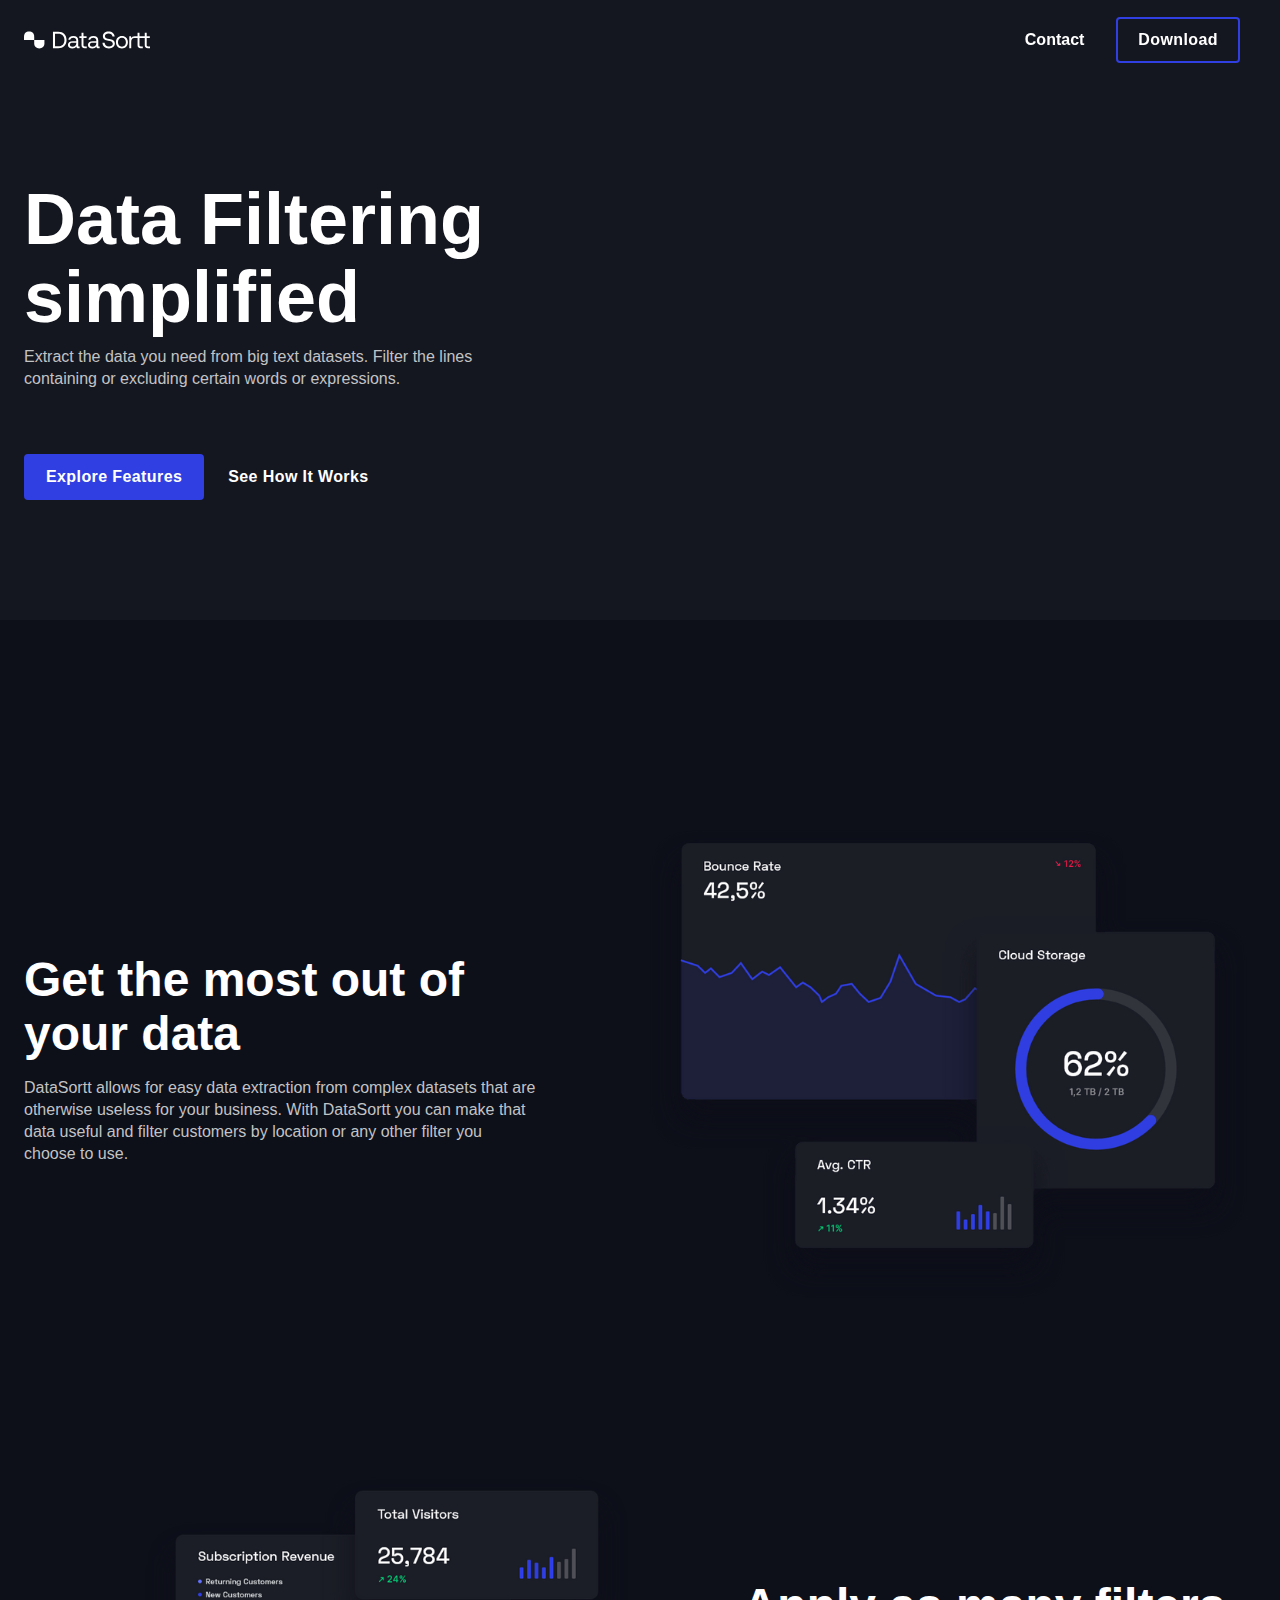
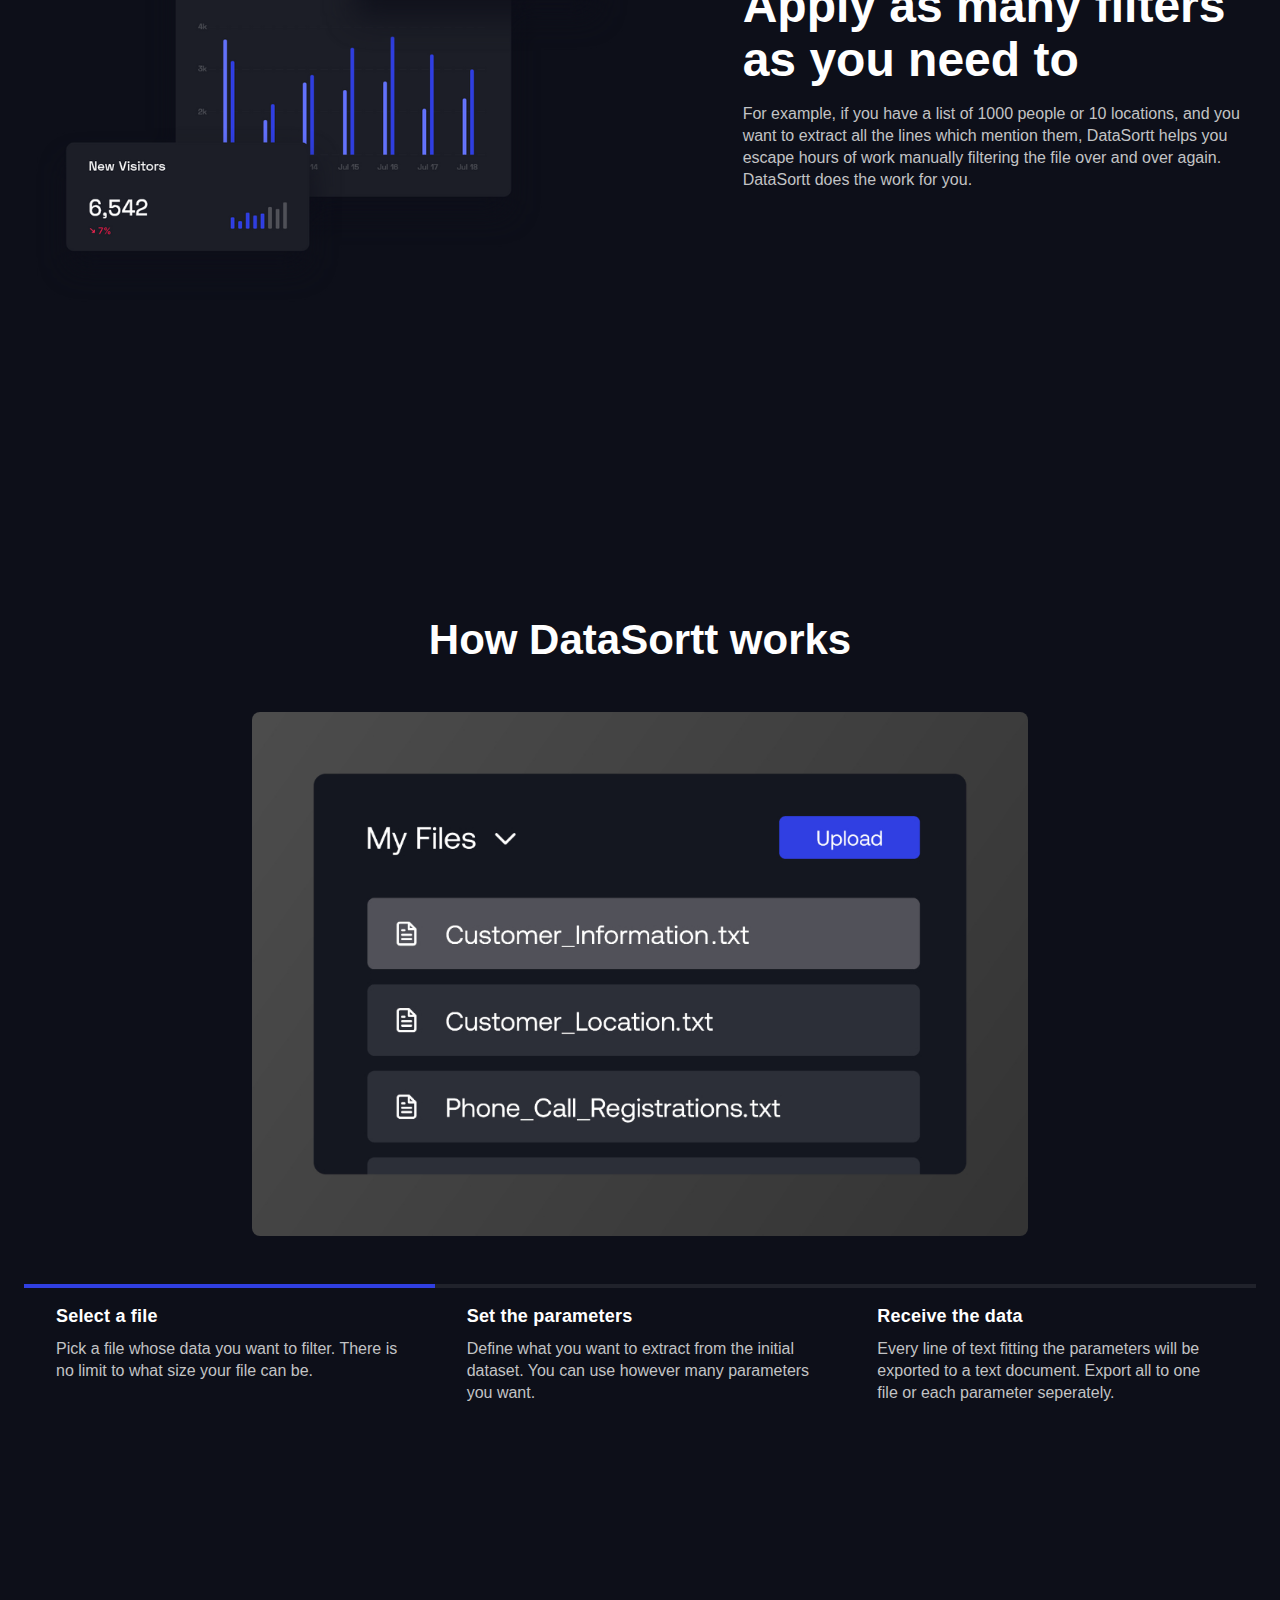
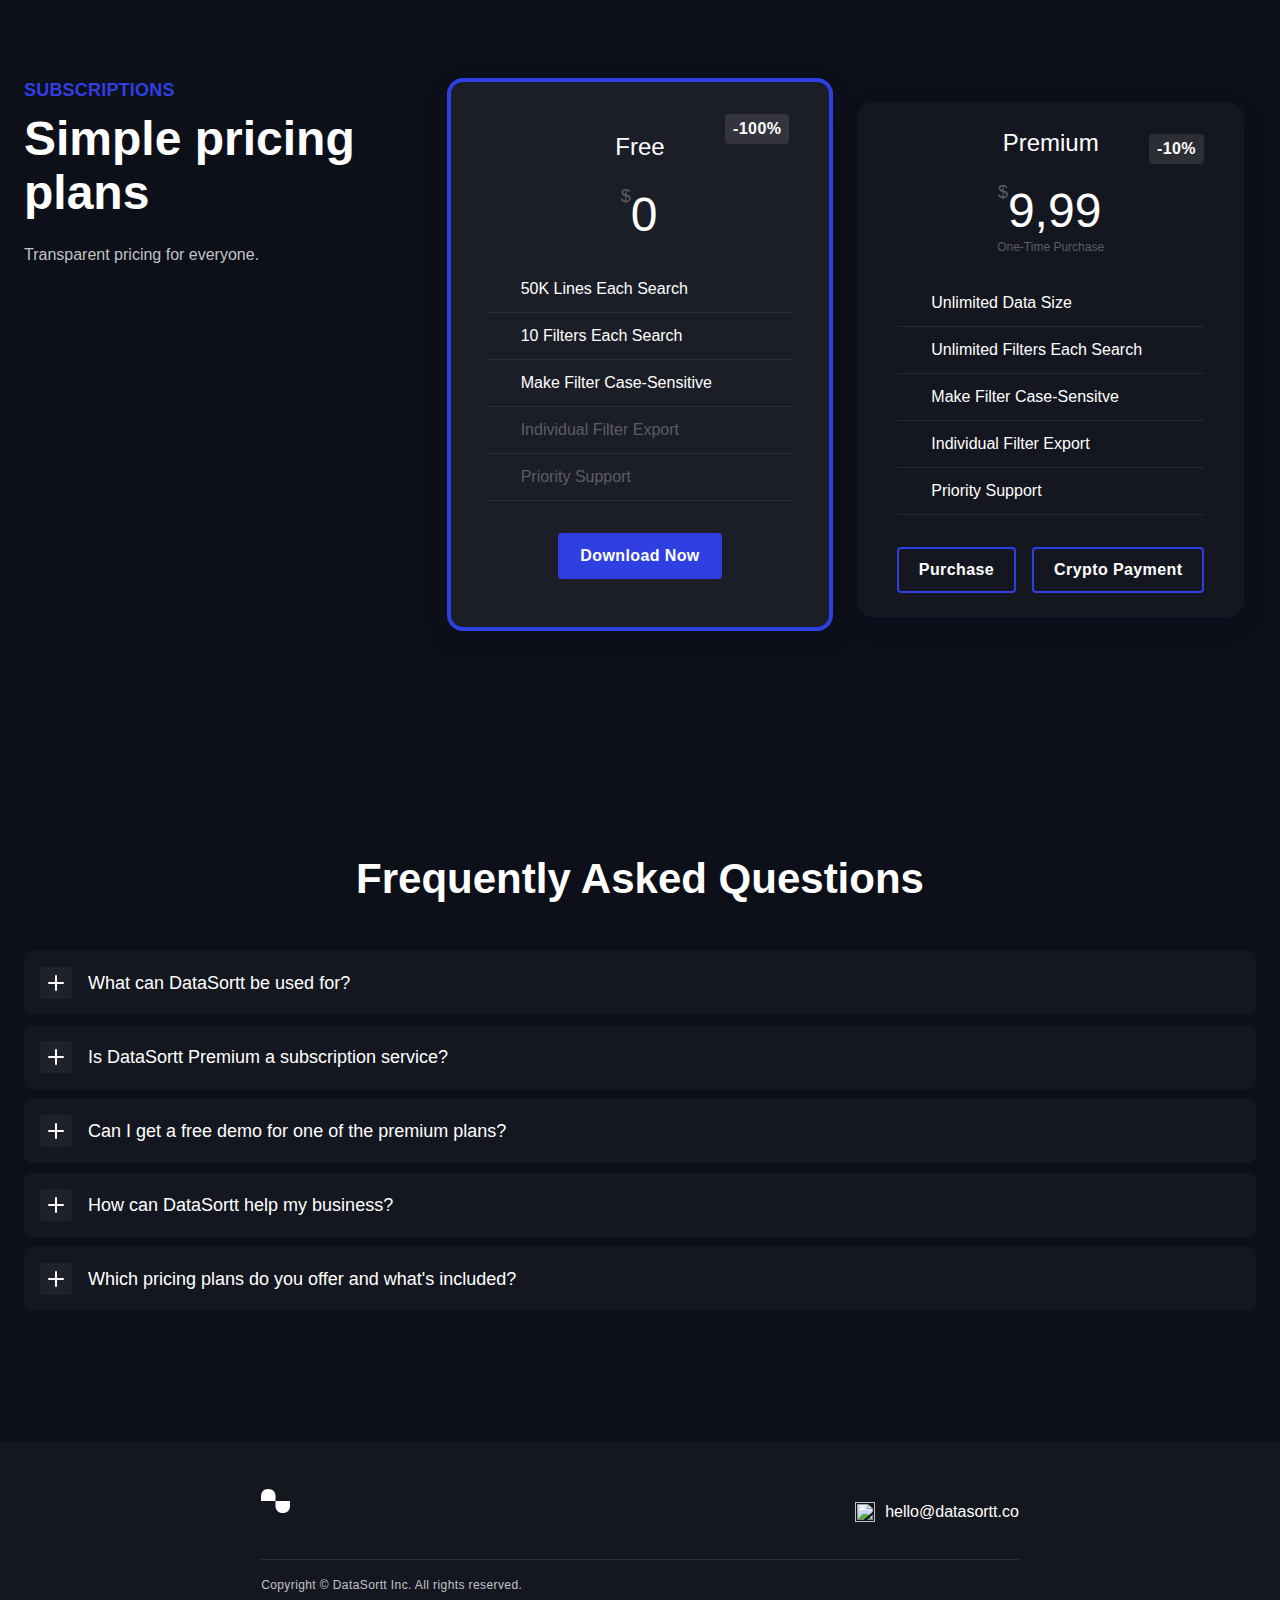
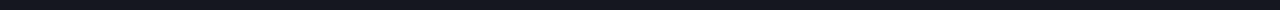
==== commit ba00994b: "New Version" ====
--- a/index.html
+++ b/index.html
@@ -14,7 +14,17 @@
                 n.className += t + "js",
                 ("ontouchstart" in o || o.DocumentTouch && c instanceof DocumentTouch) && (n.className += t + "touch")
             }(window, document);
-        </script><link href="https://assets.website-files.com/5f0763bf575ff70f2f96ccaa/5f0f8ffcb70ac1103c568cfe_favicon-32x32.png" rel="shortcut icon" type="image/x-icon"/><link href="https://assets.website-files.com/5f0763bf575ff70f2f96ccaa/5f0f900337344f59f8812b1b_android-chrome-256x256.png" rel="apple-touch-icon"/></head>
+        </script>
+        <link rel="apple-touch-icon" sizes="180x180" href="/images/faviconapple-touch-icon.png">
+        <link rel="icon" type="image/png" sizes="32x32" href="/images/favicon/favicon-32x32.png">
+        <link rel="icon" type="image/png" sizes="16x16" href="/images/favicon/favicon-16x16.png">
+        <link rel="manifest" href="/images/favicon/site.webmanifest">
+        <link rel="mask-icon" href="/images/favicon/safari-pinned-tab.svg" color="#5bbad5">
+        <meta name="apple-mobile-web-app-title" content="DataSortt">
+        <meta name="application-name" content="DataSortt">
+        <meta name="msapplication-TileColor" content="#00aba9">
+        <meta name="theme-color" content="#ffffff">    
+    </head>
     <body>
         <div data-collapse="medium" data-animation="over-right" data-duration="600" role="banner" class="transparent-nav w-nav">
             <div class="container nav-flex">
@@ -81,13 +91,13 @@
                     <div data-duration-in="300" data-duration-out="100" data-w-id="fa834638-ed27-55c7-991e-4afe63096663" class="feature-tabs-wrapper w-tabs">
                         <div class="w-tab-content">
                             <div data-w-tab="Tab 1" class="tab-content w-tab-pane w--tab-active">
-                                <div class="tab-flex"><img src="https://assets.website-files.com/5f0763bf575ff70f2f96ccaa/5f0e221dd7329ca0dd46c838_Surface%20Pro%20Mockup%20-%20Side.jpg" sizes="(max-width: 479px) 90vw, (max-width: 767px) 94vw, (max-width: 991px) 63vw, (max-width: 1279px) 64vw, 821.3303833007812px" srcset="https://assets.website-files.com/5f0763bf575ff70f2f96ccaa/5f0e221dd7329ca0dd46c838_Surface%20Pro%20Mockup%20-%20Side-p-800.jpeg 800w, https://assets.website-files.com/5f0763bf575ff70f2f96ccaa/5f0e221dd7329ca0dd46c838_Surface%20Pro%20Mockup%20-%20Side-p-1080.jpeg 1080w, https://assets.website-files.com/5f0763bf575ff70f2f96ccaa/5f0e221dd7329ca0dd46c838_Surface%20Pro%20Mockup%20-%20Side-p-1600.jpeg 1600w, https://assets.website-files.com/5f0763bf575ff70f2f96ccaa/5f0e221dd7329ca0dd46c838_Surface%20Pro%20Mockup%20-%20Side.jpg 1920w" alt="" class="tab-image"/></div>
+                                <div class="tab-flex"><img src="/images/image1_1920w.jpg" sizes="(max-width: 479px) 90vw, (max-width: 767px) 94vw, (max-width: 991px) 63vw, (max-width: 1279px) 64vw, 821.3303833007812px" srcset="/images/image1_800w.jpg 800w, /images/image1_1080w.jpg 1080w, /images/image1_1600w.jpg 1600w, /images/image1_1920w.jpg 1920w" alt="" class="tab-image"/></div>
                             </div>
                             <div data-w-tab="Tab 2" class="tab-content w-tab-pane">
-                                <div class="tab-flex"><img src="https://assets.website-files.com/5f0763bf575ff70f2f96ccaa/5f0e221e541c3778663a119c_Surface%20Pro%20Mockup%20-%20Front.jpg" sizes="(max-width: 479px) 90vw, (max-width: 767px) 94vw, (max-width: 991px) 63vw, (max-width: 1279px) 64vw, 821.3303833007812px" srcset="https://assets.website-files.com/5f0763bf575ff70f2f96ccaa/5f0e221e541c3778663a119c_Surface%20Pro%20Mockup%20-%20Front-p-800.jpeg 800w, https://assets.website-files.com/5f0763bf575ff70f2f96ccaa/5f0e221e541c3778663a119c_Surface%20Pro%20Mockup%20-%20Front-p-1600.jpeg 1600w, https://assets.website-files.com/5f0763bf575ff70f2f96ccaa/5f0e221e541c3778663a119c_Surface%20Pro%20Mockup%20-%20Front.jpg 1920w" alt="" class="tab-image"/></div>
+                                <div class="tab-flex"><img src="/images/image2_1920w.jpg" sizes="(max-width: 479px) 90vw, (max-width: 767px) 94vw, (max-width: 991px) 63vw, (max-width: 1279px) 64vw, 821.3303833007812px" srcset="/images/image2_800w.jpg 800w, /images/image2_1080w.jpg 1080w, /images/image2_1600w.jpg 1600w, /images/image2_1920w.jpg 1920w" alt="" class="tab-image"/></div>
                             </div>
                             <div data-w-tab="Tab 3" class="tab-content w-tab-pane">
-                                <div class="tab-flex"><img src="https://assets.website-files.com/5f0763bf575ff70f2f96ccaa/5f0e221e423a6a0e7c2caab5_Surface%20Pro%20Mockup%20-%20Side%20knob.jpg" sizes="(max-width: 479px) 90vw, (max-width: 767px) 94vw, (max-width: 991px) 63vw, (max-width: 1279px) 64vw, 821.3303833007812px" srcset="https://assets.website-files.com/5f0763bf575ff70f2f96ccaa/5f0e221e423a6a0e7c2caab5_Surface%20Pro%20Mockup%20-%20Side%20knob-p-500.jpeg 500w, https://assets.website-files.com/5f0763bf575ff70f2f96ccaa/5f0e221e423a6a0e7c2caab5_Surface%20Pro%20Mockup%20-%20Side%20knob-p-800.jpeg 800w, https://assets.website-files.com/5f0763bf575ff70f2f96ccaa/5f0e221e423a6a0e7c2caab5_Surface%20Pro%20Mockup%20-%20Side%20knob-p-1080.jpeg 1080w, https://assets.website-files.com/5f0763bf575ff70f2f96ccaa/5f0e221e423a6a0e7c2caab5_Surface%20Pro%20Mockup%20-%20Side%20knob.jpg 1920w" alt="" class="tab-image"/></div>
+                                <div class="tab-flex"><img src="/images/image3_1920w.jpg" sizes="(max-width: 479px) 90vw, (max-width: 767px) 94vw, (max-width: 991px) 63vw, (max-width: 1279px) 64vw, 821.3303833007812px" srcset="/images/image3_800w.jpg 800w, /images/image3_1080w.jpg 1080w, /images/image3_1600w.jpg 1600w, /images/image3_1920w.jpg 1920w" alt="" class="tab-image"/></div>
                             </div>
                         </div>
                         <div class="feature-nav-tabs-wrapper w-tab-menu">
